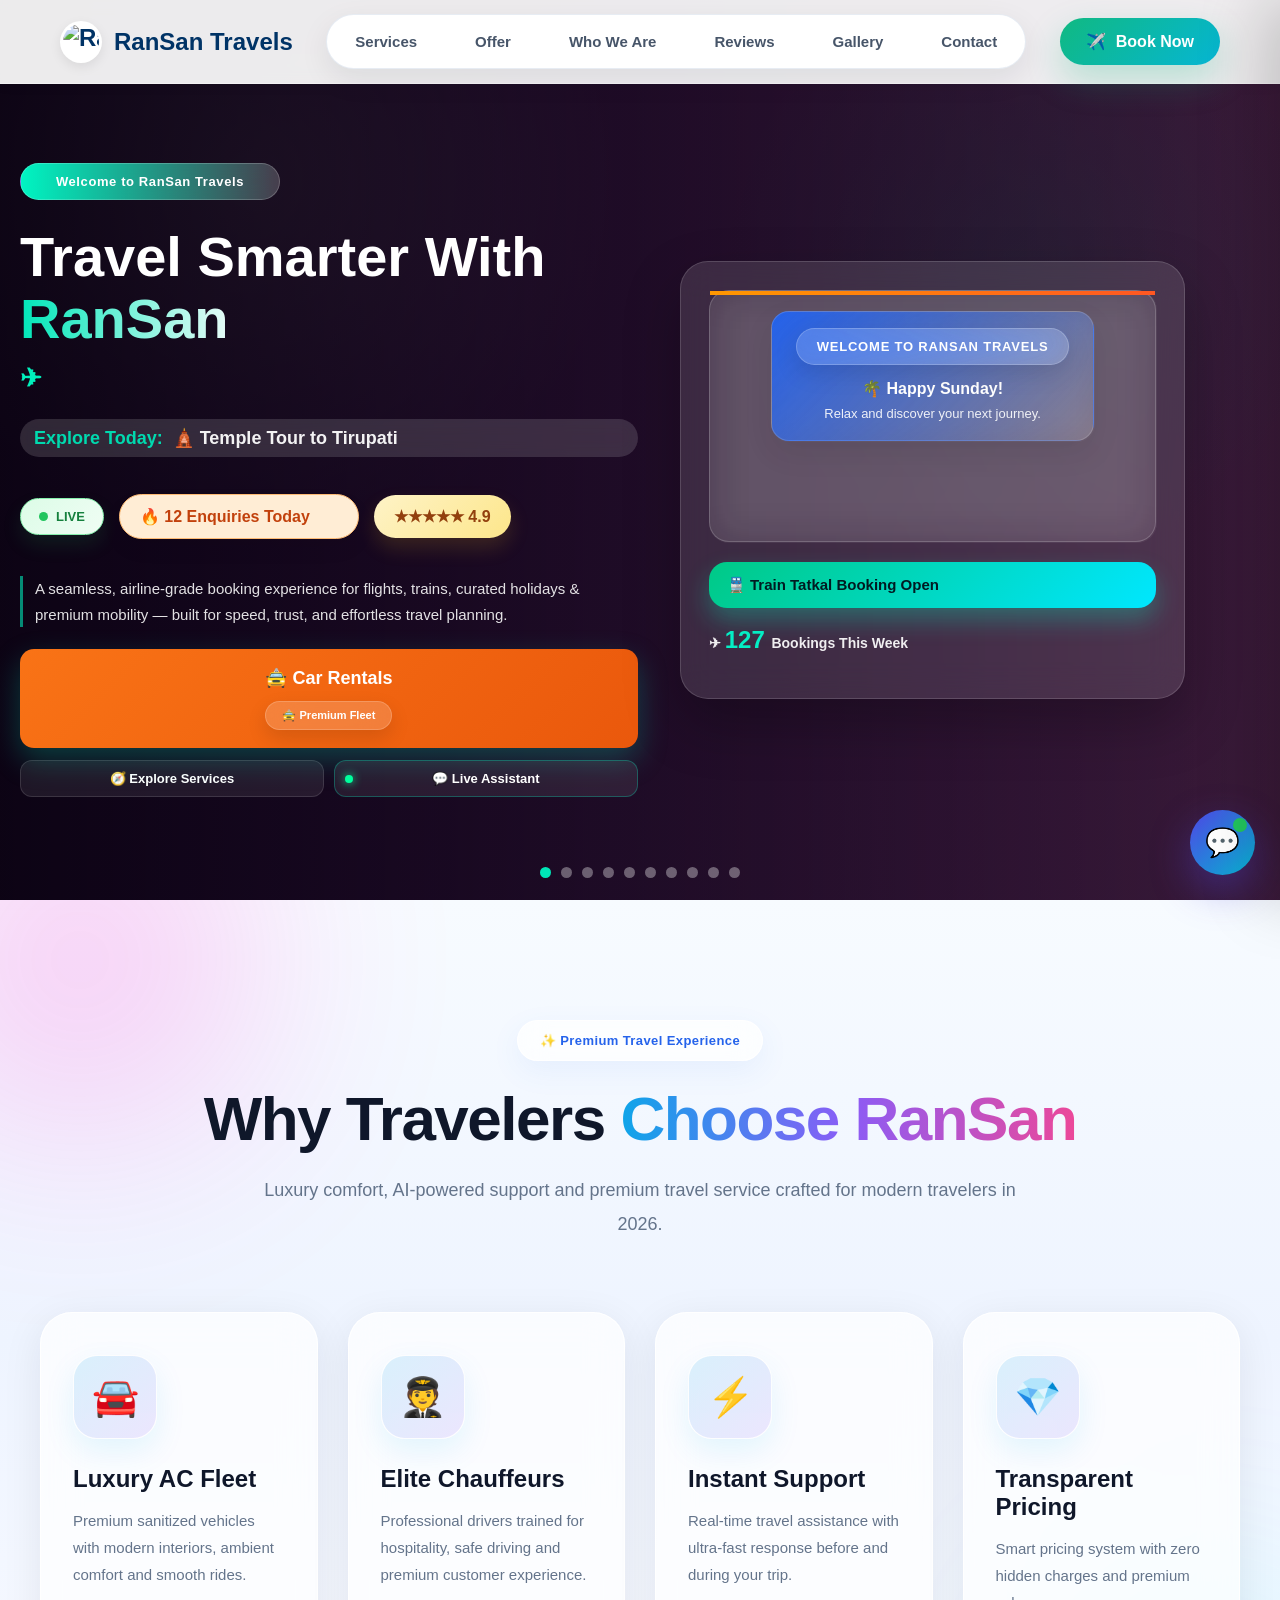
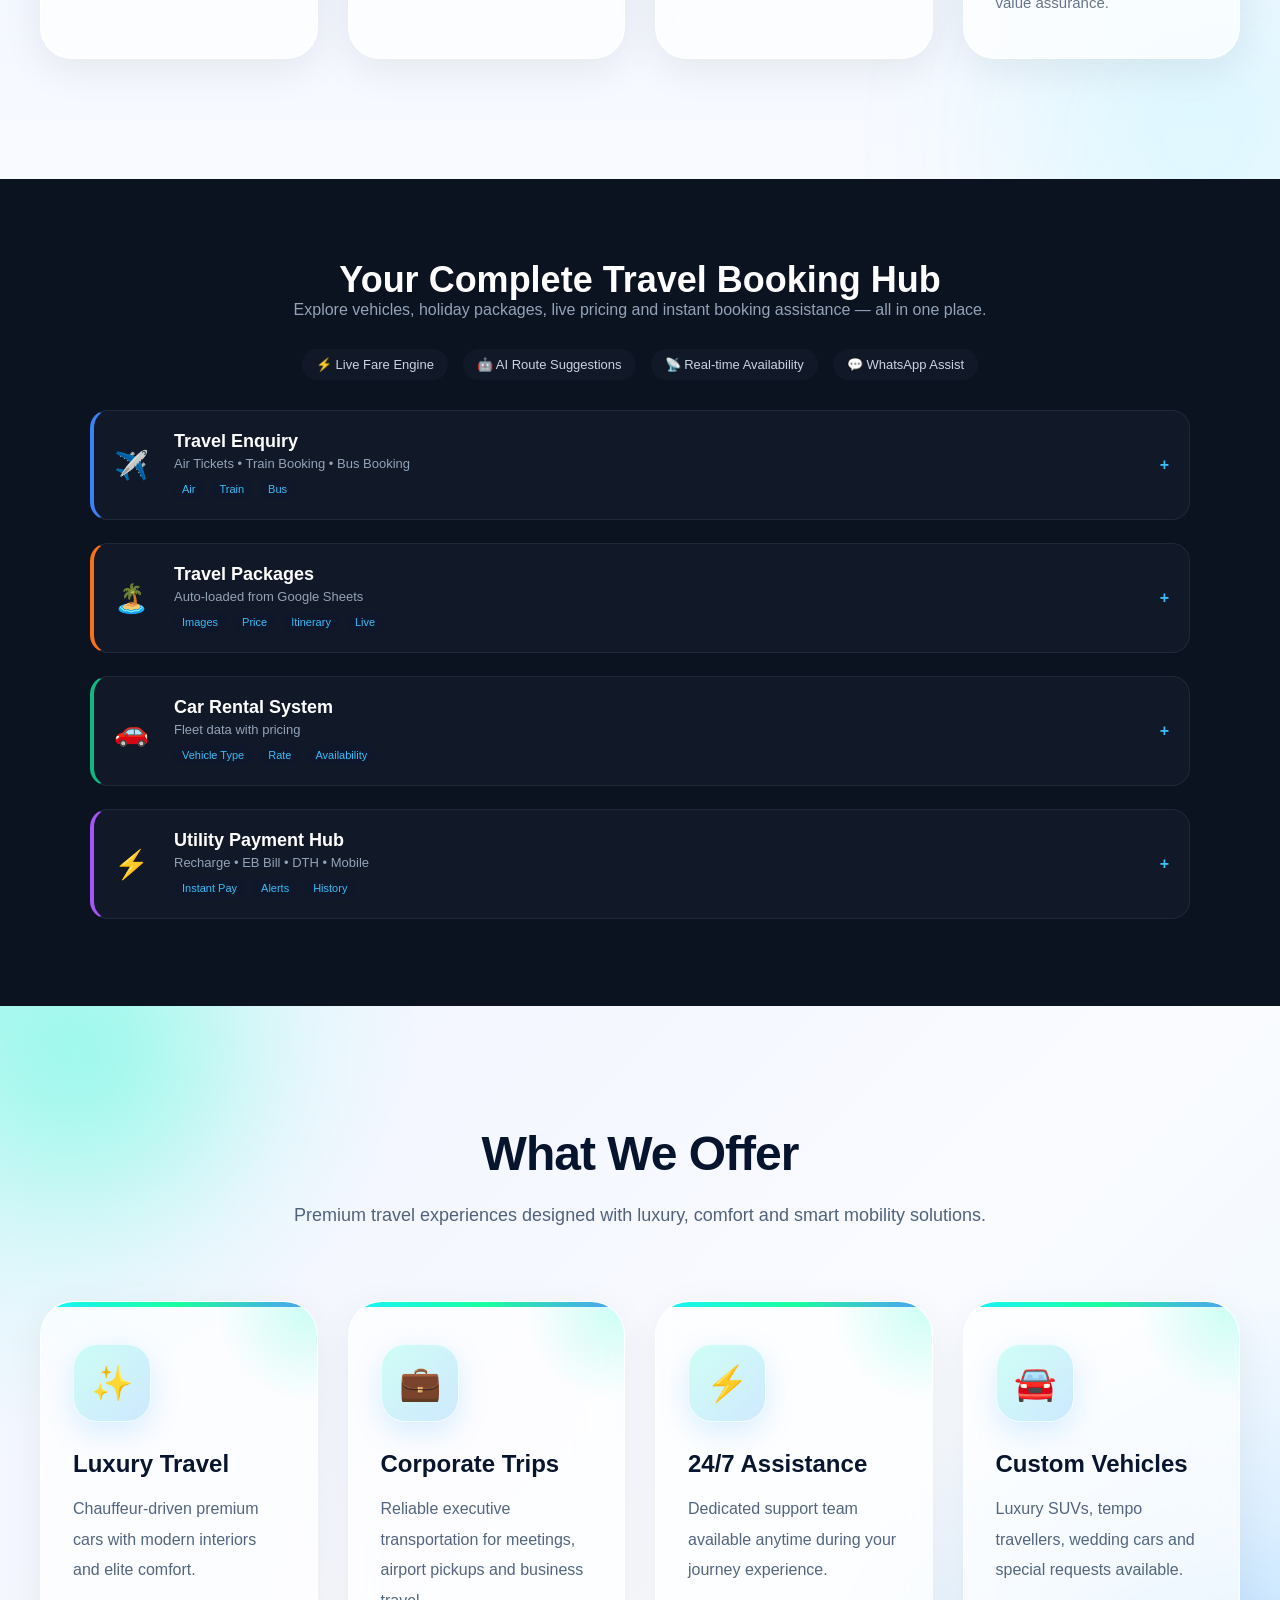
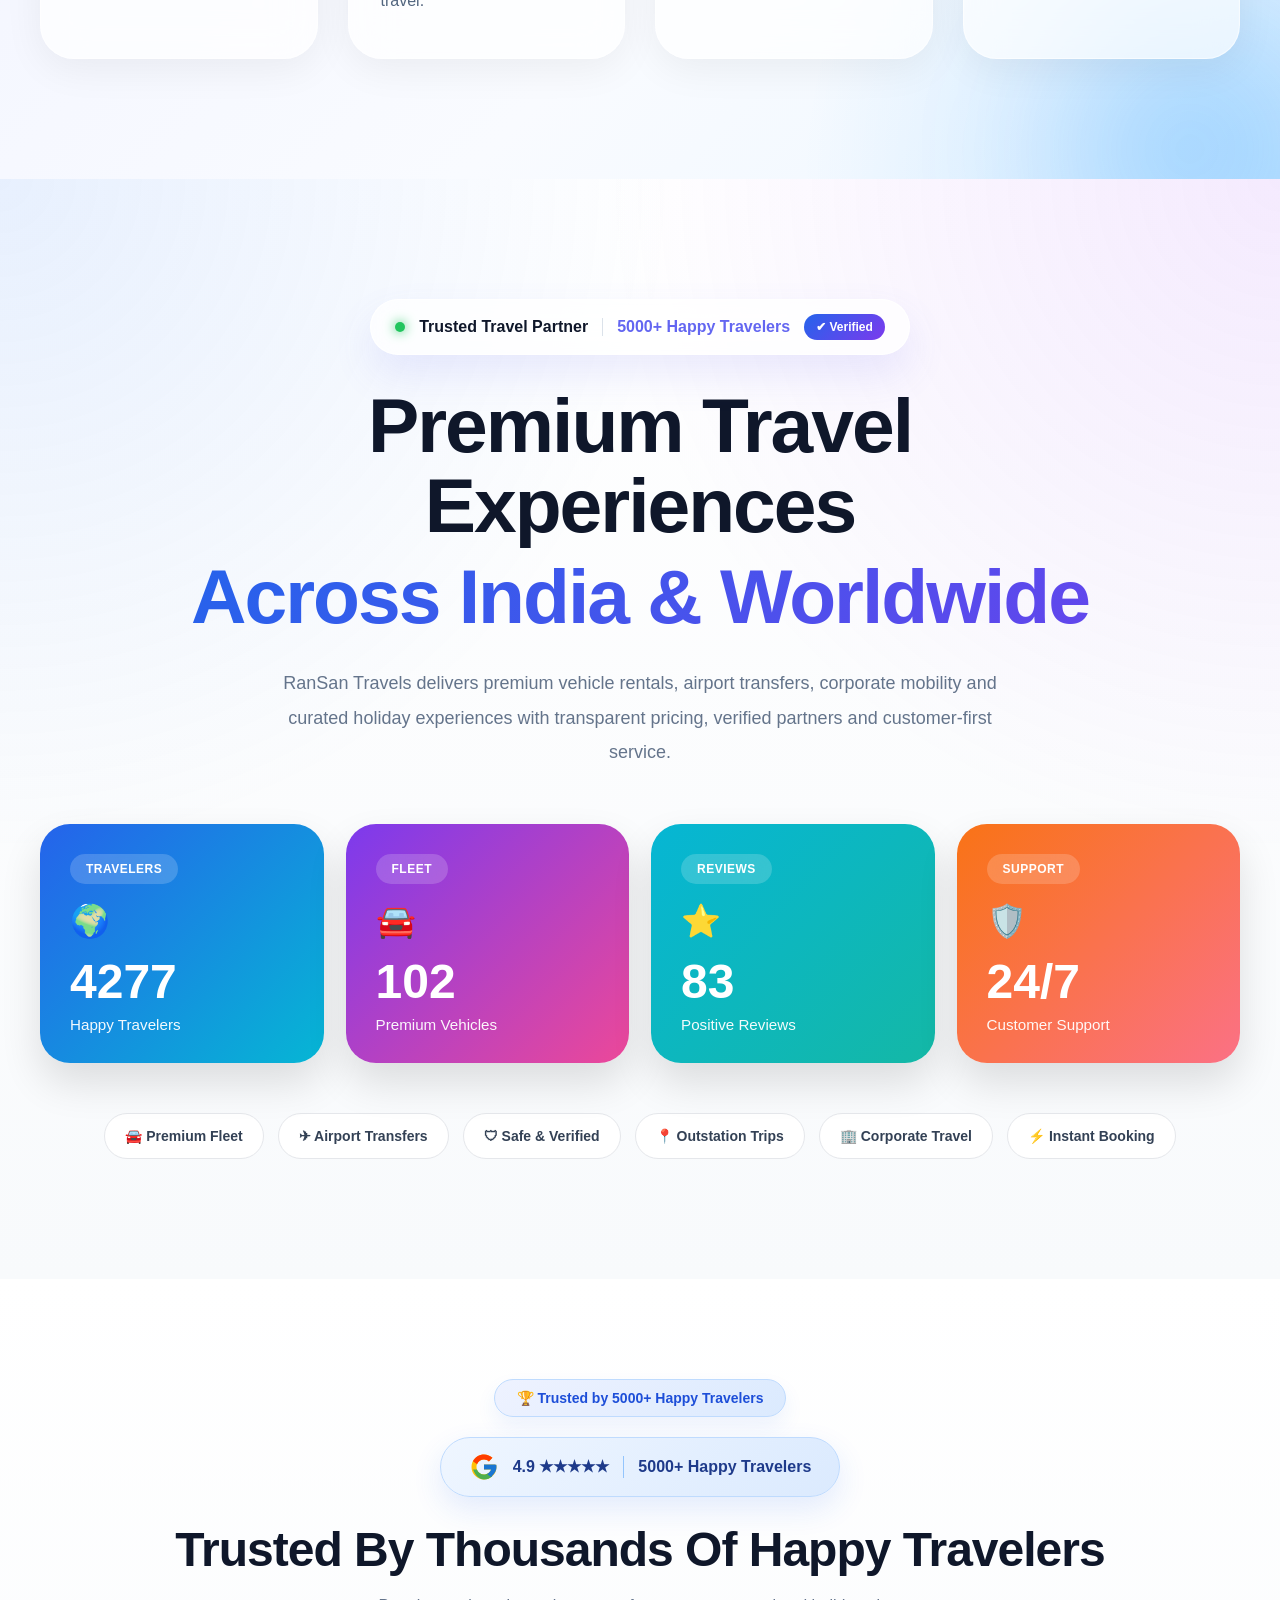
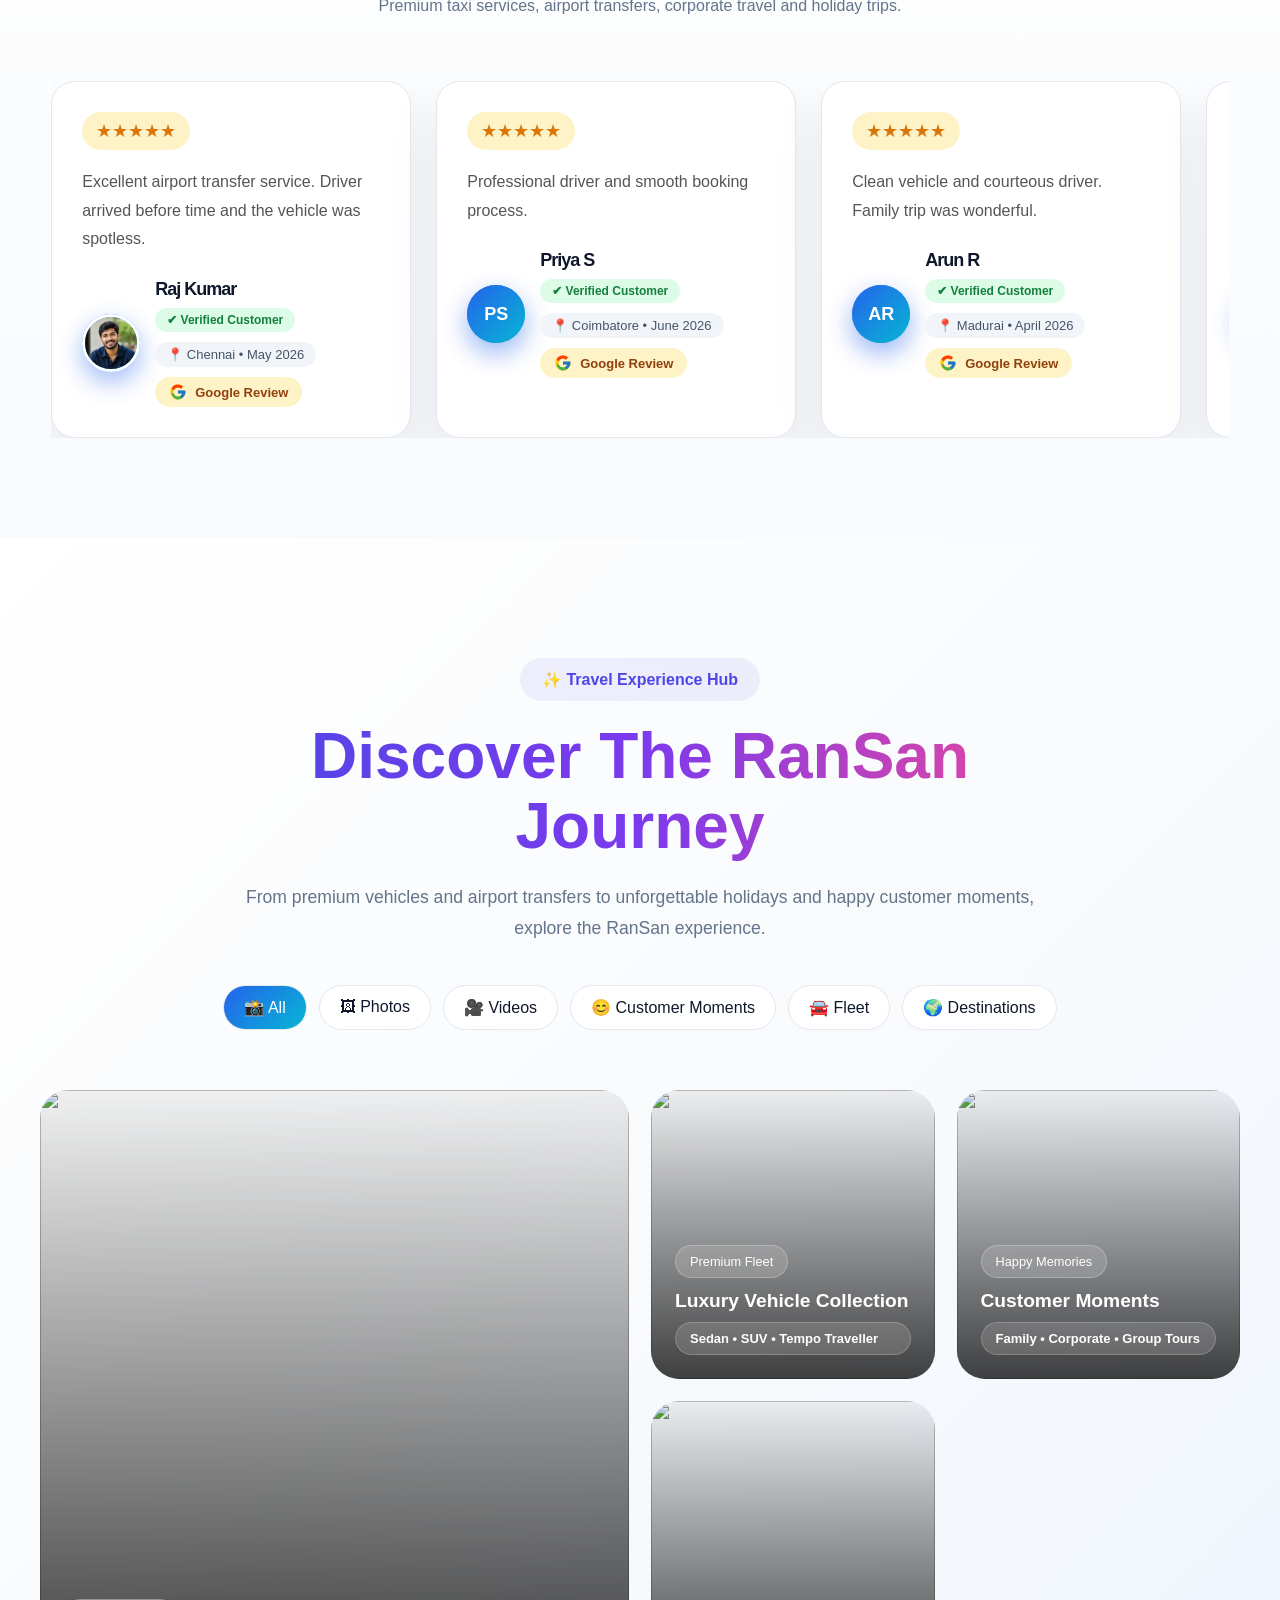
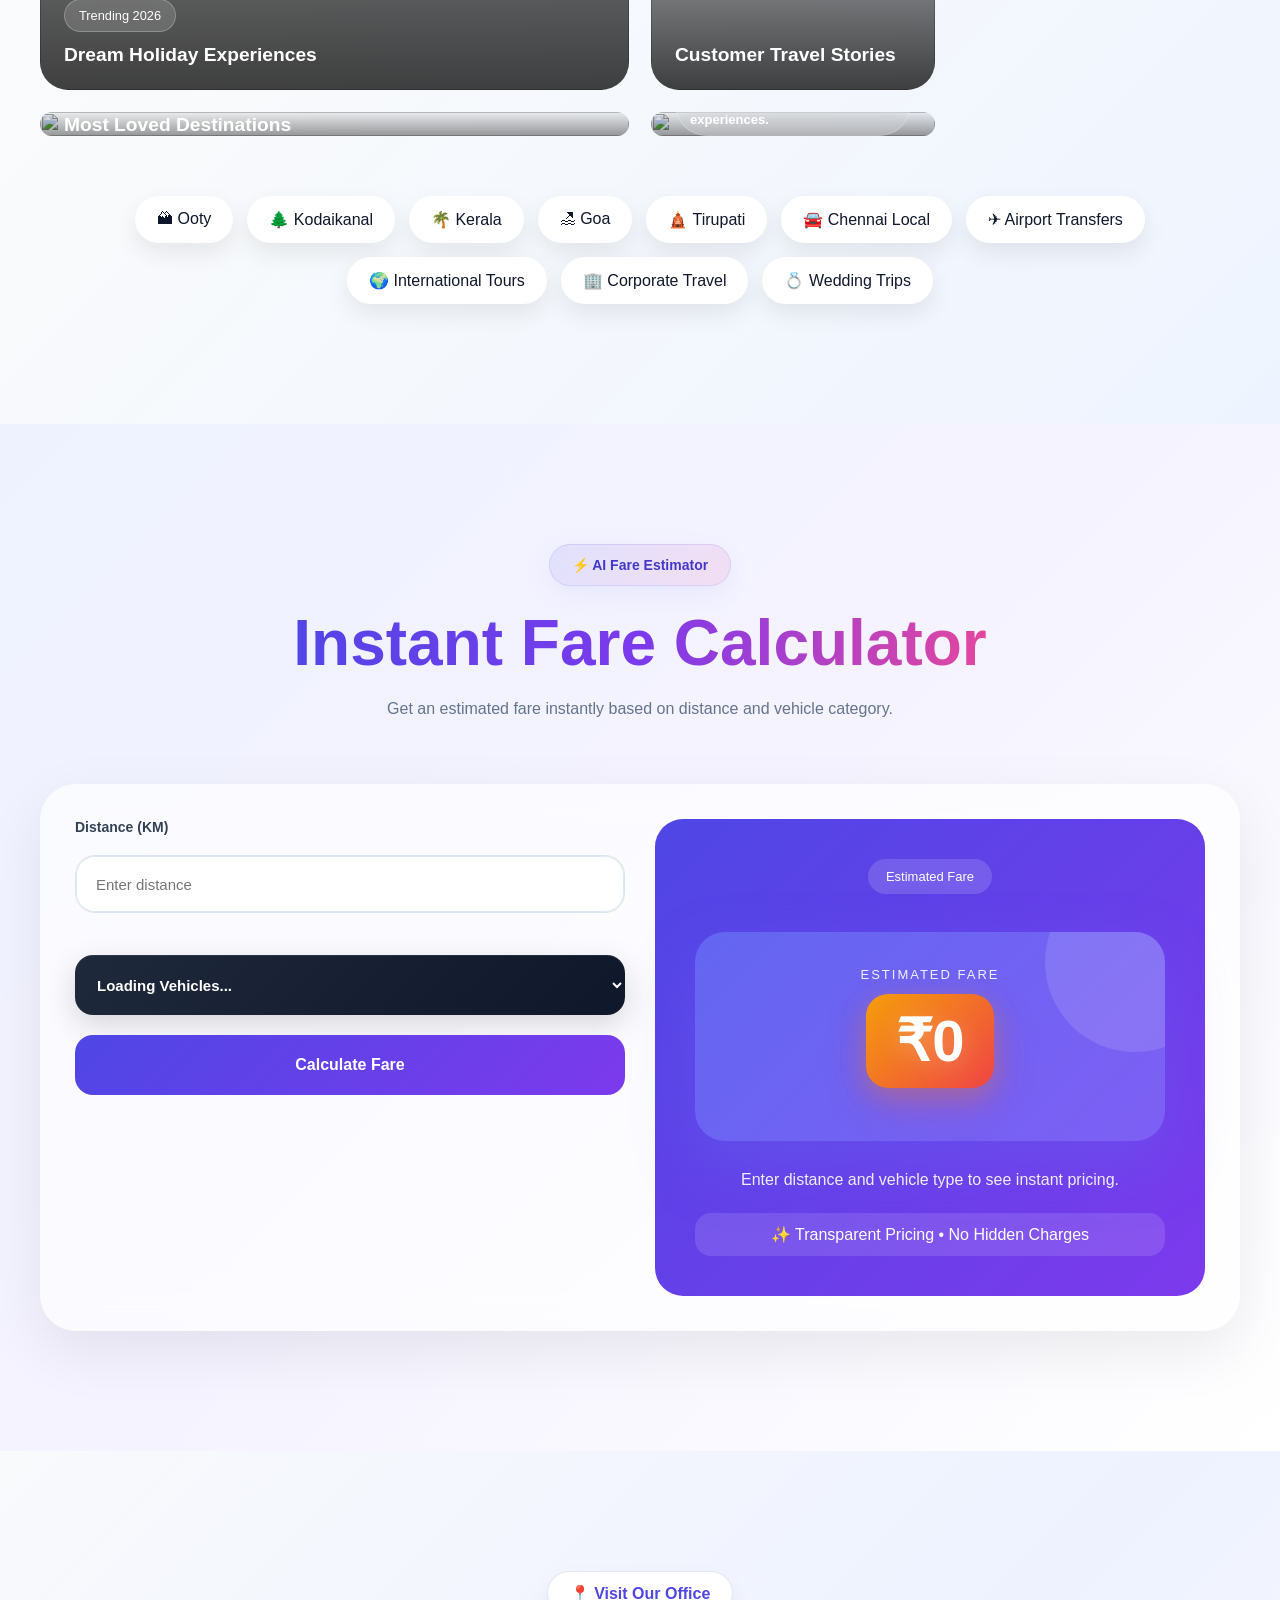
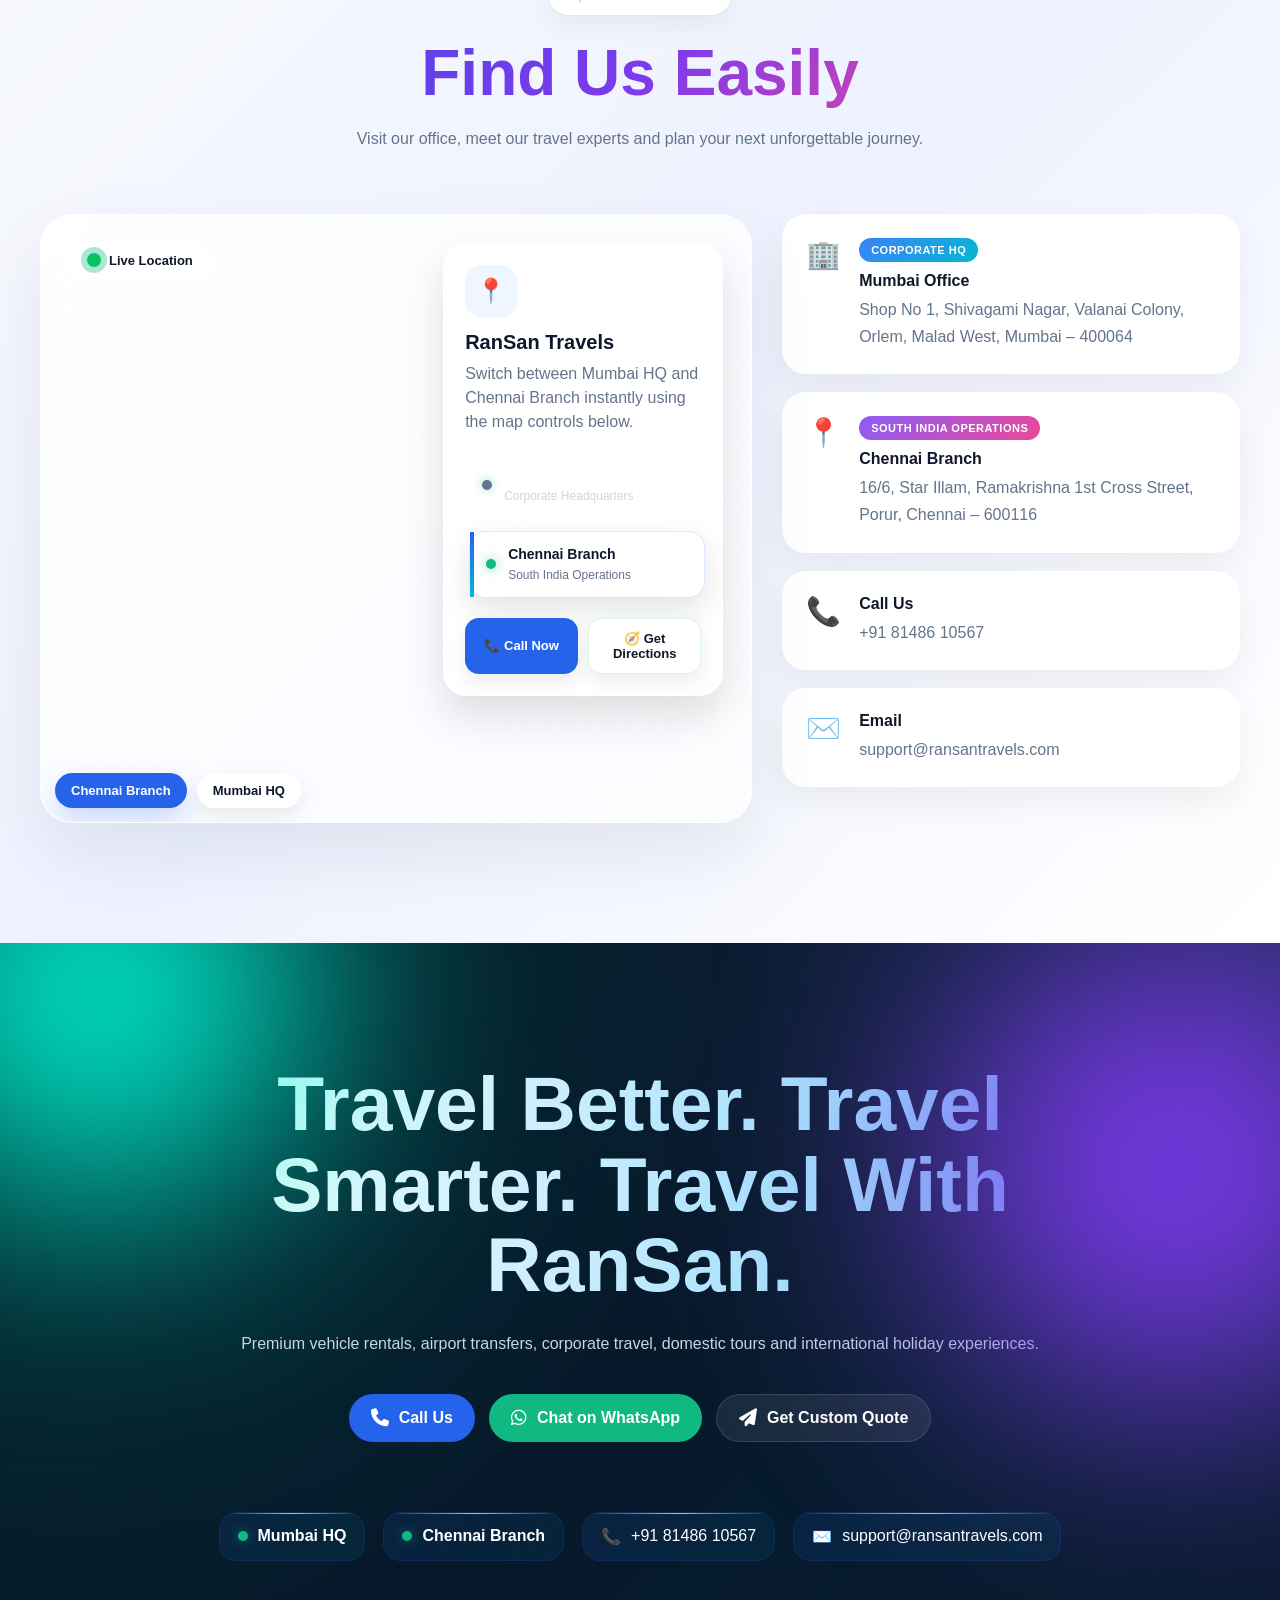
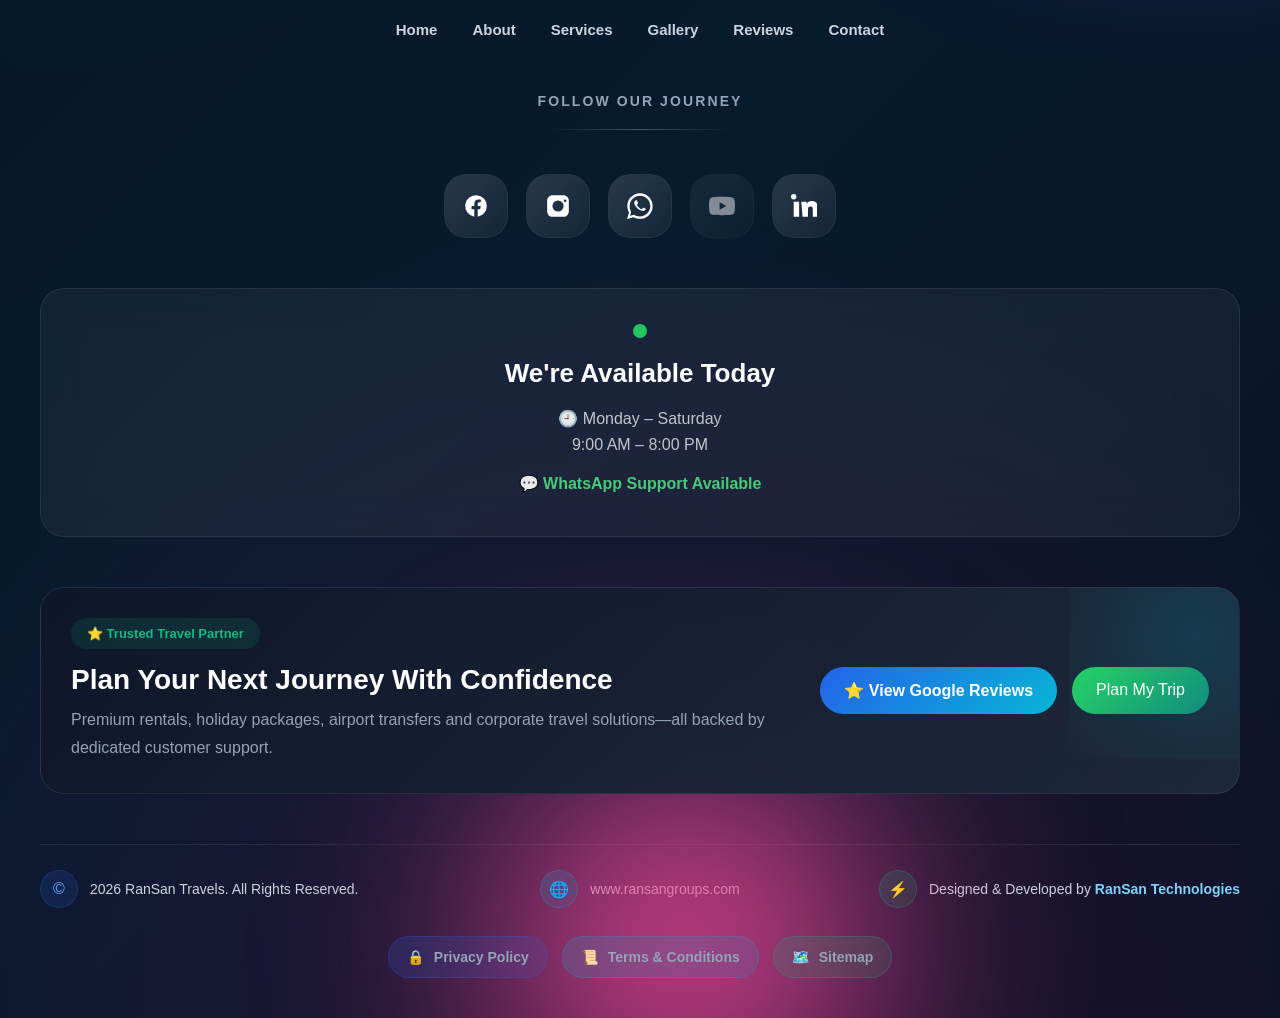
==== index.html @ 22d9547d "Add files via upload" ====
<!DOCTYPE html>
<html lang="en">

<head>
    <meta charset="UTF-8">
    <meta name="viewport" content="width=device-width, initial-scale=1.0">

    <meta property="og:title" content="RanSan Travels">

    <meta property="og:description" content="Premium Travel & Car Rental Solutions">

    <meta property="og:image" content="https://www.ransangroups.com/wp-content/uploads/2024/07/cropped-logo.png">

    <meta property="og:url" content="https://travels.ransangroups.com">

    <meta property="og:type" content="website">

    <meta name="twitter:card" content="summary_large_image">

    <meta name="twitter:title" content="RanSan Travels">

    <meta name="twitter:description" content="Premium Travel Experiences">

    <meta name="twitter:image" content="YOUR IMAGE URL">


    <title>RanSan Travels</title>

    <link rel="stylesheet" href="https://cdnjs.cloudflare.com/ajax/libs/font-awesome/6.5.1/css/all.min.css" />
    <link rel="stylesheet" href="https://cdnjs.cloudflare.com/ajax/libs/font-awesome/6.7.2/css/all.min.css">

    <script src="asset/travel/config.js"></script>
    <script src="asset/travel/travel-enquiry.js" defer></script>

    <script src="asset/travel/travel.js" defer></script>

    <link rel="stylesheet" href="asset/travel/travel.css">

    <script src="asset/travel/rental.js" defer></script>

    <link rel="stylesheet" href="asset/travel/rental.css">
    <link rel="stylesheet" href="asset/travel/hero.css">

</head>

<body>
    <header>
        <nav>
            <div class="logo">
                <img src="https://www.ransangroups.com/wp-content/uploads/2024/07/cropped-logo.png" alt="RanSan Logo">
                <span>RanSan Travels</span>
            </div>
            <div class="menu">

                <a href="#services" class="nav-link active">
                    Services
                </a>

                <a href="#offer" class="nav-link">
                    Offer
                </a>

                <a href="#about" class="nav-link">
                    Who We Are
                </a>

                <a href="#reviews" class="nav-link">
                    Reviews
                </a>

                <a href="#gallery" class="nav-link">
                    Gallery
                </a>

                <a href="#location" class="nav-link">
                    Contact
                </a>

            </div>
            <a class="rs-nav-cta" href="#book" onclick="openPremiumQuote()">

                <span>✈️</span>

                Book Now

            </a>
        </nav>
    </header>
    <!-- =========================
UPDATED HERO HTML ONLY
Replace your current hero HTML with below
========================= -->
    <section class="hero">
        <!-- SLIDER -->
        <!-- =========================================
UPDATED HERO SLIDER (NO OVERLAP / BETTER CROPPING)
Replace your existing hero-slider HTML + CSS
========================================= -->


        <!-- =========================================
UPDATED HTML
========================================= -->
        <div class="hero-slider" id="heroSlider">
            <!-- AIR TRAVEL (NEW) -->
            <div class="hero-slide active air"
                style="background-image:url('https://images.unsplash.com/photo-1540339832862-474599807836?auto=format&fit=crop&w=2000&q=90');">
            </div>
            <!-- TRAIN -->
            <div class="hero-slide train"
                style="background-image:url('https://images.unsplash.com/photo-1474487548417-781cb71495f3?auto=format&fit=crop&w=1800&q=90');">
            </div>
            <!-- BUS -->
            <div class="hero-slide bus"
                style="background-image:url('https://images.unsplash.com/photo-1544620347-c4fd4a3d5957?auto=format&fit=crop&w=1800&q=90');">
            </div>
            <!-- HILL -->
            <div class="hero-slide hill"
                style="background-image:url('https://images.unsplash.com/photo-1500530855697-b586d89ba3ee?auto=format&fit=crop&w=1800&q=90');">
            </div>
            <!-- NATURE -->
            <div class="hero-slide nature"
                style="background-image:url('https://images.unsplash.com/photo-1469474968028-56623f02e42e?auto=format&fit=crop&w=1800&q=90');">
            </div>
            <!-- BEACH (NEW) -->
            <div class="hero-slide beach"
                style="background-image:url('https://images.unsplash.com/photo-1500375592092-40eb2168fd21?auto=format&fit=crop&w=2000&q=90');">
            </div>
            <!-- CITY -->
            <div class="hero-slide city"
                style="background-image:url('https://images.unsplash.com/photo-1480714378408-67cf0d13bc1b?auto=format&fit=crop&w=1800&q=90');">
            </div>
            <!-- ROAD -->
            <div class="hero-slide road"
                style="background-image:url('https://images.unsplash.com/photo-1500534623283-312aade485b7?auto=format&fit=crop&w=1800&q=90');">
            </div>
            <!-- TEMPLE -->
            <div class="hero-slide temple"
                style="background-image:url('https://images.unsplash.com/photo-1524492449090-1abe1e3f3b8f?auto=format&fit=crop&w=1800&q=90');">
            </div>
            <!-- LUXURY -->
            <div class="hero-slide luxury"
                style="background-image:url('https://images.unsplash.com/photo-1506744038136-46273834b3fb?auto=format&fit=crop&w=1800&q=90');">
            </div>
        </div>

        </div>
        <!-- AUTO GENERATED DOTS -->
        <div class="hero-dots" id="heroDots"></div>
        <!-- CONTENT -->
        <div class="hero-wrap">



            <div class="hero-grid">
                <!-- LEFT -->
                <div>




                    <div class="hero-badge luxury">
                        <span id="badgeText">Welcome to RanSan Travels</span>
                    </div>
                    <h1 id="heroTitle">
                        Travel Smarter With <span>RanSan</span>
                    </h1>
                    <div class="typing" id="typingText"></div>
                    <!-- AIRLINE STYLE EXPERIENCE BAR -->
                    <div class="travel-experience">
                        <!-- Rotating destination sentence -->
                        <div class="rotating-text">

                            <span class="label">

                                Explore Today:

                            </span>

                            <span id="rotateText">

                                ✈ Flights to Dubai

                            </span>

                        </div>


                        <!-- <div id="heroTrustTicker"></div> -->
                        <div id="heroLiveTicker"></div>

                        <!-- Premium tagline (replaces paragraph) -->
                        <div class="premium-line">
                            A seamless, airline-grade booking experience for flights, trains, curated holidays & premium
                            mobility — built for speed, trust, and effortless travel planning.
                        </div>

                    </div>

                    <div class="hero-actions-v2">

                        <a id="ctaPrimary" class="cta-primary" href="#book">

                            <div class="cta-main">

                                ✈ Search Flights

                            </div>

                            <div class="cta-sub">

                                <span class="cta-pill">

                                    🟢 Instant Booking

                                </span>

                            </div>

                        </a>

                        <div class="cta-group">

                            <a id="ctaSecondary" class="cta-chip">

                                🧭 Explore Services

                            </a>

                            <a id="ctaWhatsapp" class="cta-chip live">

                                💬 Live Assistant

                            </a>

                        </div>

                    </div>
                </div>
                <!-- RIGHT -->
                <div class="service-card">

                    <div class="festival-zone" id="festivalZone">

                        <div id="heroGreetingCard"></div>

                        <div id="festivalOffer"></div>

                        <div id="festivalCountdown"></div>

                        <div id="festivalProgressWrap">

                            <div id="festivalProgressText"></div>

                            <div class="festival-progress">

                                <div id="festivalProgressFill"></div>

                            </div>

                        </div>

                    </div>


                    <div class="spotlight" id="spotlightBox">
                        ✈ Trending Today: Flight Ticket Deals
                    </div>
                    <div class="live-booking">
                        <span id="liveCounter">127</span> bookings completed this week
                    </div>

                </div>
            </div>
        </div>
        <div class="scroll-cue">Scroll Down ↓</div>

    </section>


    <!-- =========================================
WHY CHOOSE US — 2026 ULTRA MODERN UI
========================================= -->

    <section class="rs-why-section reveal">

        <!-- BACKGROUND GLOW -->
        <div class="rs-why-bg-glow rs-glow-1"></div>
        <div class="rs-why-bg-glow rs-glow-2"></div>

        <div class="wrap">

            <!-- HEADER -->
            <div class="rs-why-header">

                <span class="rs-why-badge">
                    ✨ Premium Travel Experience
                </span>

                <h2 class="rs-why-title">
                    Why Travelers
                    <span>Choose RanSan</span>
                </h2>

                <p class="rs-why-sub">
                    Luxury comfort, AI-powered support and premium travel service
                    crafted for modern travelers in 2026.
                </p>

            </div>

            <!-- GRID -->
            <div class="rs-why-grid">

                <!-- CARD 1 -->
                <div class="rs-why-card reveal-stagger">

                    <div class="rs-card-glow"></div>

                    <div class="rs-why-icon">
                        🚘
                    </div>

                    <h3>
                        Luxury AC Fleet
                    </h3>

                    <p>
                        Premium sanitized vehicles with modern interiors,
                        ambient comfort and smooth rides.
                    </p>

                    <span class="rs-card-line"></span>

                </div>

                <!-- CARD 2 -->
                <div class="rs-why-card">

                    <div class="rs-card-glow"></div>

                    <div class="rs-why-icon">
                        🧑‍✈️
                    </div>

                    <h3>
                        Elite Chauffeurs
                    </h3>

                    <p>
                        Professional drivers trained for hospitality,
                        safe driving and premium customer experience.
                    </p>

                    <span class="rs-card-line"></span>

                </div>

                <!-- CARD 3 -->
                <div class="rs-why-card">

                    <div class="rs-card-glow"></div>

                    <div class="rs-why-icon">
                        ⚡
                    </div>

                    <h3>
                        Instant Support
                    </h3>

                    <p>
                        Real-time travel assistance with ultra-fast
                        response before and during your trip.
                    </p>

                    <span class="rs-card-line"></span>

                </div>

                <!-- CARD 4 -->
                <div class="rs-why-card">

                    <div class="rs-card-glow"></div>

                    <div class="rs-why-icon">
                        💎
                    </div>

                    <h3>
                        Transparent Pricing
                    </h3>

                    <p>
                        Smart pricing system with zero hidden charges
                        and premium value assurance.
                    </p>

                    <span class="rs-card-line"></span>

                </div>

            </div>

        </div>

    </section>

    <section id="services" class="rs-service-hub-v3 reveal">
        <div class="rs-service-hub-wrap-v3">
            <!-- HEADER -->
            <div class="rs-service-hub-header-v3">
                <h2>Your Complete Travel Booking Hub</h2>
                <p>
                    Explore vehicles, holiday packages, live pricing and instant booking assistance — all in one place.
                </p>
            </div>
            <!-- LIVE STRIP -->
            <div class="rs-service-hub-strip-v3">
                <div>⚡ Live Fare Engine</div>
                <div>🤖 AI Route Suggestions</div>
                <div>📡 Real-time Availability</div>
                <div>💬 WhatsApp Assist</div>
            </div>
            <!-- =====================================================
        SERVICE STACK
        ====================================================== -->
            <div class="rs-service-stack-v3">

                <!-- ==========================================
            1. TICKET ENGINE
            =========================================== -->
                <!-- ==========================================
1. TICKET ENGINE UPDATED
========================================== -->
                <div class="rs-service-wrap-item-v3">
                    <div class="rs-service-block-v3 rs-ticket-v3" onclick="rsToggleV3(1)">
                        <div class="rs-icon-v3">✈️</div>
                        <div class="rs-content-v3">
                            <h3>Travel Enquiry</h3>
                            <p>
                                Air Tickets • Train Booking • Bus Booking
                            </p>
                            <div class="rs-mini-tags-v3">
                                <span>Air</span>
                                <span>Train</span>
                                <span>Bus</span>
                            </div>
                        </div>
                        <div class="rs-action-v3" id="rsArrow1">+</div>
                    </div>
                    <!-- PANEL -->
                    <div class="rs-expand-v3" id="rsPanel1">
                        <!-- TABS -->
                        <div class="rs-tabs-v3">
                            <button class="rs-tab-v3 active" onclick="rsModeV3(this,'air')">
                                ✈ Air
                            </button>
                            <button class="rs-tab-v3" onclick="rsModeV3(this,'train')">
                                🚆 Train
                            </button>
                            <button class="rs-tab-v3" onclick="rsModeV3(this,'bus')">
                                🚌 Bus
                            </button>
                        </div>
                        <!-- AIR FORM -->
                        <!-- AIR FORM -->
                        <div id="airFields">

                            <div class="rs-air-row-v3">

                                <input id="rsCustomerName" placeholder="Customer Name">

                                <input id="rsMobile" type="tel" placeholder="Mobile Number">

                                <input id="rsAirFrom" placeholder="From">

                                <input id="rsAirTo" placeholder="To">

                                <div id="rsAirSuggest" class="rs-air-suggest"></div>

                                <div id="rsAISuggestion" class="rs-ai-box"></div>

                                <input id="rsAirDate" type="date">

                                <div class="rs-travel-inline-v3">

                                    <label>Adult</label>

                                    <select id="rsAdult">

                                        <option value="1">01</option>
                                        <option value="2">02</option>
                                        <option value="3">03</option>
                                        <option value="4">04</option>

                                    </select>

                                </div>

                                <div class="rs-travel-inline-v3">

                                    <label>Child</label>

                                    <select id="rsChild">

                                        <option value="0">00</option>
                                        <option value="1">01</option>
                                        <option value="2">02</option>

                                    </select>

                                </div>

                                <div class="rs-travel-inline-v3">

                                    <label>Infant</label>

                                    <select id="rsInfant">

                                        <option value="0">00</option>
                                        <option value="1">01</option>

                                    </select>

                                </div>

                                <textarea id="rsNotes" rows="2" placeholder="Notes (Optional)"></textarea>

                            </div>

                            <div class="rs-popular-routes">

                                <button onclick="rsQuickRoute('Chennai','Dubai')">
                                    Chennai → Dubai
                                </button>

                                <button onclick="rsQuickRoute('Chennai','Singapore')">
                                    Chennai → Singapore
                                </button>

                                <button onclick="rsQuickRoute('Chennai','Mumbai')">
                                    Chennai → Mumbai
                                </button>

                            </div>

                        </div>
                        <!-- TRAIN FORM -->

                        <div id="trainFields" style="display:none;">

                            <div class="rs-grid-v3">

                                <input id="rsTrainCustomerName" placeholder="Customer Name">

                                <input id="rsTrainMobile" type="tel" placeholder="Mobile Number">

                                <input id="rsTrainFrom" placeholder="From">

                                <input id="rsTrainTo" placeholder="To">

                                <input id="rsTrainDate" type="date">

                                <select id="rsTrainClass">

                                    <option value="">Select Class</option>

                                    <option>Sleeper</option>
                                    <option>3AC</option>
                                    <option>2AC</option>
                                    <option>1AC</option>

                                </select>

                                <input id="rsTrainPassenger" type="number" value="1" min="1" placeholder="Passengers">

                                <textarea id="rsTrainNotes" class="rsNotes" placeholder="Notes"></textarea>

                            </div>

                        </div>

                        <!-- BUS FORM -->
                        <div id="busFields" style="display:none;">

                            <div class="rs-grid-v3">

                                <input id="rsBusCustomerName" placeholder="Customer Name">

                                <input id="rsBusMobile" type="tel" placeholder="Mobile Number">

                                <input id="rsBusFrom" placeholder="From">

                                <input id="rsBusTo" placeholder="To">

                                <input id="rsBusDate" type="date">

                                <select id="rsBusClass">

                                    <option value="">Select Bus Type</option>
                                    <option>Seater</option>
                                    <option>Sleeper</option>
                                    <option>AC Sleeper</option>
                                    <option>Volvo</option>

                                </select>

                                <input id="rsBusPassenger" type="number" min="1" value="1" placeholder="Passengers">

                                <textarea id="rsBusNotes" class="rsNotes" placeholder="Notes"></textarea>

                            </div>

                        </div>


                        <!-- BUTTON -->
                        <button class="rs-search-btn-v3" onclick="rsSendWhatsapp(this)">
                            Send Enquiry
                        </button>
                    </div>
                </div>

                <!-- ==========================================
            2. PACKAGE
            =========================================== -->
                <!-- =========================================
TRAVEL PACKAGES
========================================= -->

                <div class="rs-service-wrap-item-v3">

                    <!-- HEADER -->

                    <div class="rs-service-block-v3 rs-package-v3" onclick="rsToggleV3(2)">

                        <div class="rs-icon-v3">🏝️</div>

                        <div class="rs-content-v3">

                            <h3>Travel Packages</h3>

                            <p>Auto-loaded from Google Sheets</p>

                            <div class="rs-mini-tags-v3">
                                <span>Images</span>
                                <span>Price</span>
                                <span>Itinerary</span>
                                <span>Live</span>
                            </div>

                        </div>

                        <div class="rs-action-v3" id="rsArrow2">+</div>

                    </div>

                    <!-- PANEL -->

                    <div class="rs-expand-v3" id="rsPanel2">


                        <!-- SLIDER -->

                        <div class="rs-package-slider-wrap">

                            <!-- SEARCH -->

                            <div class="rs-package-search-wrap">

                                <input type="text" id="rsPackageSearch" placeholder="🔍 Search destination..."
                                    onkeyup="rsFilterPackages()">

                            </div>

                            <!-- FILTER -->

                            <div class="rs-package-filter">

                                <button class="rs-filter-btn active" onclick="rsPackageCategory('all',this)">
                                    🌍 All
                                </button>

                                <button class="rs-filter-btn" onclick="rsPackageCategory('honeymoon',this)">
                                    💕 Honeymoon
                                </button>

                                <button class="rs-filter-btn" onclick="rsPackageCategory('family',this)">
                                    👨‍👩‍👧 Family
                                </button>

                                <button class="rs-filter-btn" onclick="rsPackageCategory('luxury',this)">
                                    ✨ Luxury
                                </button>

                            </div>

                            <!-- ARROWS -->

                            <button class="rs-slider-arrow left" onclick="rsSlidePackages(-1)">
                                ‹
                            </button>

                            <button class="rs-slider-arrow right" onclick="rsSlidePackages(1)">
                                ›
                            </button>

                            <!-- PACKAGE GRID -->

                            <div class="rs-card-grid-v3" id="rsPackageContainer">

                                <div class="rs-package-skeleton"></div>
                                <div class="rs-package-skeleton"></div>
                                <div class="rs-package-skeleton"></div>
                                <div class="rs-package-skeleton"></div>

                            </div>

                        </div>


                        <!-- =========================================
RANSAN ULTRA MODAL
========================================= -->

                        <div class="rsx-modal-wrap" id="rsPremiumModal">

                            <div class="rsx-modal-box">

                                <!-- CLOSE -->
                                <button class="rsx-close-btn" onclick="rsClosePackageModal()">
                                    ✕
                                </button>

                                <!-- HERO -->
                                <div class="rsx-hero">

                                    <img id="rsModalHeroImage">

                                    <div class="rsx-hero-overlay">

                                        <div class="rsx-badge-live">
                                            ✨ Premium Package
                                        </div>

                                        <h2 class="rsx-title" id="rsModalTitle">
                                        </h2>

                                        <div class="rsx-city" id="rsModalCity">
                                        </div>

                                    </div>

                                </div>

                                <!-- BODY -->
                                <div class="rsx-body">

                                    <!-- AI HIGHLIGHTS -->
                                    <div class="rsx-heading">
                                        🤖 AI Highlights
                                    </div>

                                    <div class="rsx-ai-wrap" id="rsAIHighlights">
                                    </div>

                                    <!-- AI MATCH SCORE -->

                                    <div class="rsx-heading">

                                        🧠 AI Travel Match

                                    </div>

                                    <div id="rsAIMatchWrap"></div>



                                    <!-- LIVE BOOKING FEED -->

                                    <div class="rsx-heading">
                                        🔴 Live Booking Activity
                                    </div>

                                    <div class="rs-live-feed-wrap" id="rsLiveBookingFeed"></div>

                                    <!-- INCLUDED -->
                                    <div class="rsx-heading">
                                        ✅ Included
                                    </div>

                                    <div class="rsx-chip-wrap" id="rsIncludedWrap">
                                    </div>

                                    <!-- EXCLUDED -->
                                    <div class="rsx-heading">
                                        ❌ Excluded
                                    </div>

                                    <div class="rsx-chip-wrap" id="rsExcludedWrap">
                                    </div>

                                    <!-- ITINERARY -->
                                    <div class="rsx-heading">
                                        🗓 Tour Plan
                                    </div>

                                    <div class="rsx-timeline" id="rsTimeline">
                                    </div>

                                    <!-- DESCRIPTION -->
                                    <div class="rsx-description" id="rsModalDescription">
                                    </div>

                                    <!-- GALLERY -->
                                    <div class="rsx-heading">
                                        📸 Gallery
                                    </div>

                                    <div class="rsx-gallery" id="rsGallery">
                                    </div>

                                </div>

                                <!-- STICKY FOOTER -->
                                <div class="rsx-sticky-bar">

                                    <div>


                                        <div class="rsx-price" id="rsStickyPrice">
                                        </div>

                                    </div>

                                    <button class="rsx-whatsapp-btn" id="rsStickyWhatsapp">

                                        💬 WhatsApp Now

                                    </button>

                                </div>

                            </div>

                        </div>

                    </div>

                </div>

                <!-- =========================================
                3. CAR RENTAL
                =========================================== -->
                <div class="rs-service-wrap-item-v3">
                    <div class="rs-service-block-v3 rs-rental-v3" onclick="rsToggleV3(3)">
                        <div class="rs-icon-v3">🚗</div>
                        <div class="rs-content-v3">
                            <h3>Car Rental System</h3>
                            <p>Fleet data with pricing</p>
                            <div class="rs-mini-tags-v3">
                                <span>Vehicle Type</span>
                                <span>Rate</span>
                                <span>Availability</span>
                            </div>
                        </div>
                        <div class="rs-action-v3" id="rsArrow3">+</div>
                    </div>
                    <div class="rs-expand-v3" id="rsPanel3">


                        <!-- =========================================
RENTAL TOP BAR
========================================= -->

                        <div class="rs-rental-topbar">

                            <!-- SEARCH -->

                            <div class="rs-rental-search-wrap">

                                <input type="text" id="rsRentalSearch" placeholder="Search rentals..."
                                    onkeyup="rsFilterRentals()">

                            </div>


                        </div>

                        <!-- =========================================
FILTERS
========================================= -->

                        <div class="rs-rental-filter-wrap">

                            <button class="rs-rental-filter-btn active" onclick="
            rsRentalCategory(
                'all',
                this
            )
        ">

                                All

                            </button>

                            <button class="rs-rental-filter-btn" onclick="
            rsRentalCategory(
                'sedan',
                this
            )
        ">

                                Sedan

                            </button>

                            <button class="rs-rental-filter-btn" onclick="
            rsRentalCategory(
                'suv',
                this
            )
        ">

                                SUV

                            </button>

                            <button class="rs-rental-filter-btn" onclick="
            rsRentalCategory(
                'luxury',
                this
            )
        ">

                                Luxury

                            </button>

                            <button class="rs-rental-filter-btn" onclick="
            rsRentalCategory(
                'tempo traveller',
                this
            )
        ">

                                Tempo Traveller

                            </button>

                        </div>


                        <!-- =========================================
RECENTLY VIEWED
========================================= -->

                        <div class="rs-recently-viewed-wrap" id="rsRecentlyViewedWrap" style="display:none;">

                            <div class="rs-recent-header">

                                <h3>
                                    🔥 Recently Viewed Rentals
                                </h3>

                                <button class="rs-clear-recent-btn" onclick="rsClearRecentlyViewed()"
                                    title="Clear Recently Viewed" aria-label="Clear Recently Viewed">
                                    🗑️
                                </button>

                            </div>

                            <div class="rs-recent-scroll" id="rsRecentlyViewed"></div>

                        </div>


                        <div class="rs-card-grid-v3" id="rsRentalContainer">



                        </div>




                    </div>
                </div>

                <!-- ==========================================
            4. UTILITY
            =========================================== -->
                <div class="rs-service-wrap-item-v3">
                    <div class="rs-service-block-v3 rs-utility-v3" onclick="rsToggleV3(4)">
                        <div class="rs-icon-v3">⚡</div>
                        <div class="rs-content-v3">
                            <h3>Utility Payment Hub</h3>
                            <p>Recharge • EB Bill • DTH • Mobile</p>
                            <div class="rs-mini-tags-v3">
                                <span>Instant Pay</span>
                                <span>Alerts</span>
                                <span>History</span>
                            </div>
                        </div>
                        <div class="rs-action-v3" id="rsArrow4">+</div>
                    </div>
                    <div class="rs-expand-v3" id="rsPanel4">
                        <div class="rs-pill-row-v3">
                            <span>📱 Mobile Recharge</span>
                            <span>💡 EB Bill</span>
                            <span>📺 DTH</span>
                            <span>💧 Water Bill</span>
                        </div>
                    </div>
                </div>
            </div>
        </div>
    </section>


    <section id='offer' class='section reveal'>

        <div class='wrap'>

            <h2 class='title'>
                What We Offer
            </h2>

            <p class='sub'>
                Premium travel experiences designed with luxury,
                comfort and smart mobility solutions.
            </p>

            <div class='grid'>

                <div class='card'>

                    <div class='offer-icon'>✨</div>

                    <h3>
                        Luxury Travel
                    </h3>

                    <p>
                        Chauffeur-driven premium cars with
                        modern interiors and elite comfort.
                    </p>

                </div>

                <div class='card'>

                    <div class='offer-icon'>💼</div>

                    <h3>
                        Corporate Trips
                    </h3>

                    <p>
                        Reliable executive transportation for
                        meetings, airport pickups and business travel.
                    </p>

                </div>

                <div class='card'>

                    <div class='offer-icon'>⚡</div>

                    <h3>
                        24/7 Assistance
                    </h3>

                    <p>
                        Dedicated support team available anytime
                        during your journey experience.
                    </p>

                </div>

                <div class='card'>

                    <div class='offer-icon'>🚘</div>

                    <h3>
                        Custom Vehicles
                    </h3>

                    <p>
                        Luxury SUVs, tempo travellers,
                        wedding cars and special requests available.
                    </p>

                </div>

            </div>

        </div>

    </section>


    <section id="about" class="rs-about-modern reveal-left">

        <div class="wrap">

            <!-- TRUST BADGE -->

            <div class="rs-trust-chip">

                <div class="rs-chip-live"></div>

                <span>Trusted Travel Partner</span>

                <div class="rs-chip-divider"></div>

                <span class="rs-chip-number">
                    5000+ Happy Travelers
                </span>

                <div class="rs-chip-verified">

                    ✔ Verified

                </div>

            </div>


            <!-- HEADING -->

            <h2 class="rs-about-heading">

                Premium Travel Experiences

                <span class="rs-heading-gradient">

                    Across India & Worldwide

                </span>

            </h2>

            <!-- SUBTEXT -->

            <p class="rs-about-sub">

                RanSan Travels delivers premium vehicle rentals,
                airport transfers, corporate mobility and curated
                holiday experiences with transparent pricing,
                verified partners and customer-first service.

            </p>

            <!-- STATS -->

            <div class="rs-about-metrics">

                <div class="rs-metric-card rs-metric-blue">

                    <div class="rs-metric-badge">
                        Travelers
                    </div>

                    <div class="rs-metric-icon">
                        🌍
                    </div>

                    <h3 class="rs-counter" data-target="5000">
                        0
                    </h3>

                    <p>Happy Travelers</p>

                </div>

                <div class="rs-metric-card rs-metric-purple">

                    <div class="rs-metric-badge">
                        Fleet
                    </div>

                    <div class="rs-metric-icon">
                        🚘
                    </div>

                    <h3 class="rs-counter" data-target="120">
                        0
                    </h3>

                    <p>Premium Vehicles</p>

                </div>

                <div class="rs-metric-card rs-metric-cyan">

                    <div class="rs-metric-badge">
                        Reviews
                    </div>

                    <div class="rs-metric-icon">
                        ⭐
                    </div>

                    <h3 class="rs-counter" data-target="98">
                        0
                    </h3>

                    <p>Positive Reviews</p>

                </div>

                <div class="rs-metric-card rs-metric-orange">

                    <div class="rs-metric-badge">
                        Support
                    </div>

                    <div class="rs-metric-icon">
                        🛡️
                    </div>

                    <h3>
                        24/7
                    </h3>

                    <p>Customer Support</p>

                </div>

            </div>

            <!-- FEATURE TAGS -->

            <div class="rs-about-tags">

                <span>🚘 Premium Fleet</span>

                <span>✈ Airport Transfers</span>

                <span>🛡 Safe & Verified</span>

                <span>📍 Outstation Trips</span>

                <span>🏢 Corporate Travel</span>

                <span>⚡ Instant Booking</span>

            </div>

        </div>

    </section>

    <section class="rsx-testimonial-section">

        <div class="rsx-container">

            <div class="rsx-header">

                <div id="trustBadge"></div>

                <div id="googleRating"></div>

                <h2>

                    Trusted By Thousands
                    Of Happy Travelers

                </h2>

                <p>

                    Premium taxi services,
                    airport transfers,
                    corporate travel and
                    holiday trips.

                </p>

            </div>

            <div class="rsx-slider">

                <div id="testimonialTrack" class="rsx-track">

                </div>

            </div>

        </div>

    </section>


    <section id="gallery" class="rs-gallery-2026 reveal">

        <div class="wrap">

            <!-- HEADER -->

            <div class="rs-gallery-header">

                <div class="rs-gallery-pill">

                    ✨ Travel Experience Hub

                </div>

                <h2 class="rs-gallery-title">

                    Discover The RanSan Journey

                </h2>

                <p class="rs-gallery-sub">

                    From premium vehicles and airport transfers
                    to unforgettable holidays and happy customer
                    moments, explore the RanSan experience.

                </p>

            </div>

            <!-- FILTER TAGS -->

            <div class="rs-gallery-filters">

                <span class="active" data-filter="all">

                    📸 All

                </span>

                <span data-filter="photo">

                    🖼 Photos

                </span>

                <span data-filter="video">

                    🎥 Videos

                </span>

                <span data-filter="customer">

                    😊 Customer Moments

                </span>

                <span data-filter="fleet">

                    🚘 Fleet

                </span>

                <span data-filter="destination">

                    🌍 Destinations

                </span>

            </div>

            <!-- BENTO GRID -->

            <div class="rs-gallery-grid">

                <div class="gallery-card large photo destination">

                    <img
                        src="https://images.unsplash.com/photo-1573843981267-be1999ff37cd?auto=format&fit=crop&w=1400&q=80">

                    <div class="gallery-overlay">

                        <span class="gallery-badge">
                            Trending 2026
                        </span>

                        <h3>Dream Holiday Experiences</h3>

                    </div>

                </div>

                <div class="gallery-card fleet photo">

                    <img
                        src="https://images.unsplash.com/photo-1544636331-e26879cd4d9b?auto=format&fit=crop&w=900&q=80">

                    <div class="gallery-overlay">

                        <span class="gallery-badge">

                            Premium Fleet

                        </span>

                        <h3>

                            Luxury Vehicle Collection

                        </h3>

                        <p>

                            Sedan • SUV • Tempo Traveller

                        </p>

                    </div>

                </div>

                <div class="gallery-card customer photo">

                    <img
                        src="https://images.unsplash.com/photo-1517457373958-b7bdd4587205?auto=format&fit=crop&w=900&q=80">

                    <div class="gallery-overlay">

                        <span class="gallery-badge">

                            Happy Memories

                        </span>

                        <h3>

                            Customer Moments

                        </h3>

                        <p>

                            Family • Corporate • Group Tours

                        </p>

                    </div>

                </div>

                <div class="gallery-card customer">

                    <img
                        src="https://images.unsplash.com/photo-1436491865332-7a61a109cc05?auto=format&fit=crop&w=900&q=80">

                    <div class="gallery-overlay">

                        <h3>Customer Travel Stories</h3>

                    </div>

                </div>

                <div class="gallery-card wide destination photo">

                    <img
                        src="https://images.unsplash.com/photo-1506744038136-46273834b3fb?auto=format&fit=crop&w=1400&q=80">

                    <div class="gallery-overlay">

                        <span class="gallery-badge">
                            Most Loved
                        </span>

                        <h3>Most Loved Destinations</h3>

                    </div>

                </div>

                <div class="gallery-card video">

                    <img
                        src="https://images.unsplash.com/photo-1503220317375-aaad61436b1?auto=format&fit=crop&w=900&q=80">

                    <div class="gallery-overlay">

                        <span class="gallery-badge">

                            🎥 Featured

                        </span>

                        <div class="play-button">

                            ▶

                        </div>

                        <h3>

                            Travel Stories

                        </h3>

                        <p>

                            Real customer journeys,
                            holiday memories &
                            premium travel experiences.

                        </p>

                    </div>

                </div>



            </div>

            <!-- DESTINATION TAGS -->

            <div class="rs-gallery-tags">

                <span>🏔 Ooty</span>

                <span>🌲 Kodaikanal</span>

                <span>🌴 Kerala</span>

                <span>🏖 Goa</span>

                <span>🛕 Tirupati</span>

                <span>🚘 Chennai Local</span>

                <span>✈ Airport Transfers</span>

                <span>🌍 International Tours</span>

                <span>🏢 Corporate Travel</span>

                <span>💍 Wedding Trips</span>

            </div>

        </div>

    </section>

    <section class="rs-fare-2026 reveal-zoom">

        <div class="wrap">

            <div class="rs-fare-header">

                <div class="rs-fare-header-pill">

                    ⚡ AI Fare Estimator

                </div>

                <h2 class="rs-fare-title">

                    Instant Fare Calculator

                </h2>

                <p class="rs-fare-sub">

                    Get an estimated fare instantly based on
                    distance and vehicle category.

                </p>

            </div>

            <div class="rs-fare-card">

                <!-- LEFT -->

                <div class="rs-fare-form">

                    <div class="rs-field" id="rsKmField">

                        <label>
                            Distance (KM)
                        </label>

                        <input id="rsFareKm" type="number" placeholder="Enter distance">

                    </div>

                    <div class="rs-field" id="rsDaysField" style="display:none;">

                        <label>

                            Rental Days

                        </label>

                        <input id="rsFareDays" type="number" min="1" value="1">

                    </div>

                    <select id="rsFareVehicle" class="rs-fare-select-modern">

                        <option value="">
                            Loading Vehicles...
                        </option>

                    </select>

                    <button class="rs-fare-btn" onclick="rsCalculateFare2026()" type="button">

                        Calculate Fare

                    </button>

                </div>

                <!-- RIGHT -->

                <div class="rs-fare-result-box">

                    <div class="rs-result-badge">

                        Estimated Fare

                    </div>

                    <div id="rsFareResult">

                        <div class="rs-fare-price-card">

                            <div class="rs-fare-price-label">

                                Estimated Fare

                            </div>

                            <div class="rs-fare-price">

                                ₹0

                            </div>

                        </div>

                    </div>

                    <p>

                        Enter distance and vehicle type
                        to see instant pricing.

                    </p>

                    <div class="rs-price-note">

                        ✨ Transparent Pricing • No Hidden Charges

                    </div>

                </div>

            </div>

            <!-- TRUST METRICS -->



        </div>

    </section>



    <section id="location" class="rs-location-2026 reveal">

        <div class="wrap">

            <!-- HEADER -->

            <div class="rs-location-header">

                <div class="rs-location-pill">

                    📍 Visit Our Office

                </div>

                <h2 class="rs-location-title">

                    Find Us Easily

                </h2>

                <p class="rs-location-sub">

                    Visit our office, meet our travel experts
                    and plan your next unforgettable journey.

                </p>

            </div>

            <!-- CONTENT -->

            <div class="rs-location-grid">

                <!-- MAP -->

                <div class="rs-map-card">

                    <!-- MAP -->
                    <iframe id="officeMap" loading="lazy"
                        src="https://www.google.com/maps?q=16/6+Star+Illam+Ramakrishna+1st+Cross+Street+Porur+Chennai+600116&output=embed">
                    </iframe>

                    <!-- CHIPS -->
                    <div class="rs-map-chips">

                        <button class="chip active" onclick="switchMap('chennai', this)">
                            Chennai Branch
                        </button>

                        <button class="chip" onclick="switchMap('mumbai', this)">
                            Mumbai HQ
                        </button>

                    </div>

                    <!-- LIVE BADGE -->
                    <div class="rs-map-badge">
                        <span class="rs-live-dot"></span>
                        Live Location
                    </div>

                    <!-- OVERLAY -->
                    <div class="rs-map-overlay">

                        <div class="rs-map-overlay-logo">📍</div>

                        <h4>RanSan Travels</h4>

                        <p>
                            Switch between Mumbai HQ and Chennai Branch instantly using the map controls below.
                        </p>

                        <!-- LOCATION LIST -->
                        <div class="rs-location-list">

                            <div id="mumbaiLocation" class="rs-location-item">

                                <span class="rs-location-status"></span>

                                <div>
                                    <strong>Mumbai HQ</strong>
                                    <small>Corporate Headquarters</small>
                                </div>

                            </div>

                            <div id="chennaiLocation" class="rs-location-item active">

                                <span class="rs-location-status"></span>

                                <div>
                                    <strong>Chennai Branch</strong>
                                    <small>South India Operations</small>
                                </div>

                            </div>

                        </div>

                        <!-- ✅ CTA MOVED HERE -->
                        <div class="rs-office-actions floating-cta">

                            <a id="callBtn" href="tel:+918148610567" class="rs-location-btn call">
                                📞 Call Now
                            </a>

                            <a id="mapBtn" href="https://www.google.com/maps?q=16/6+Star+Illam+Porur+Chennai+600116"
                                target="_blank" class="rs-location-btn direction">
                                🧭 Get Directions
                            </a>

                        </div>

                    </div>

                </div>

                <!-- INFO -->

                <div class="rs-location-info">

                    <div class="rs-location-info-card">

                        <span>🏢</span>

                        <div>

                            <div class="rs-office-badge mumbai">

                                Corporate HQ

                            </div>

                            <h4>

                                Mumbai Office

                            </h4>

                            <p>

                                Shop No 1,
                                Shivagami Nagar,
                                Valanai Colony,
                                Orlem, Malad West,
                                Mumbai – 400064

                            </p>

                        </div>

                    </div>

                    <div class="rs-location-info-card">

                        <span>📍</span>

                        <div>

                            <div class="rs-office-badge chennai">

                                South India Operations

                            </div>

                            <h4>

                                Chennai Branch

                            </h4>

                            <p>

                                16/6, Star Illam,
                                Ramakrishna 1st Cross Street,
                                Porur,
                                Chennai – 600116

                            </p>

                        </div>

                    </div>


                    <div class="rs-location-info-card">

                        <span>📞</span>

                        <div>

                            <h4>
                                Call Us
                            </h4>

                            <p>

                                +91 81486 10567

                            </p>

                        </div>

                    </div>

                    <div class="rs-location-info-card">

                        <span>✉️</span>

                        <div>

                            <h4>
                                Email
                            </h4>

                            <p>

                                support@ransantravels.com

                            </p>

                        </div>

                    </div>



                </div>

            </div>

        </div>

    </section>


    <footer class="rs-footer-premium">

        <div class="rs-footer-glow glow1"></div>
        <div class="rs-footer-glow glow2"></div>
        <div class="rs-footer-glow glow3"></div>

        <div class="wrap">

            <!-- TOP -->

            <div class="rs-footer-top">

                <div class="rs-footer-brand">



                    <h2>

                        Travel Better.
                        Travel Smarter.
                        Travel With RanSan.

                    </h2>

                    <p>

                        Premium vehicle rentals, airport transfers,
                        corporate travel, domestic tours and
                        international holiday experiences.

                    </p>

                </div>

                <div class="rs-footer-cta">

                    <a href="tel:+918148610567" class="footer-btn primary">

                        <i class="fa-solid fa-phone"></i>

                        <span>Call Us</span>

                    </a>

                    <a href="https://wa.me/918148610567" target="_blank" class="footer-btn success">

                        <i class="fa-brands fa-whatsapp"></i>

                        <span>Chat on WhatsApp</span>

                    </a>

                    <a href="#book" class="footer-btn secondary" onclick="openPremiumQuote()">

                        <i class="fa-solid fa-paper-plane"></i>

                        <span>Get Custom Quote</span>

                    </a>

                </div>

            </div>

            <!-- OFFICE CARDS -->

            <div class="rs-footer-contact-strip">

                <a href="#location" class="rs-contact-chip rs-office-link" data-office="mumbai">

                    <span class="office-live"></span>

                    <strong>Mumbai HQ</strong>

                </a>

                <a href="#location" class="rs-contact-chip rs-office-link" data-office="chennai">

                    <span class="office-live"></span>

                    <strong>Chennai Branch</strong>

                </a>

                <div class="rs-contact-chip">
                    <span>📞</span>
                    <a href="tel:+918148610567">
                        +91 81486 10567
                    </a>
                </div>

                <div class="rs-contact-chip">
                    <span>✉️</span>
                    <a href="mailto:support@ransantravels.com">
                        support@ransantravels.com
                    </a>
                </div>

            </div>

            <!-- QUICK LINKS -->

            <div class="rs-footer-links">

                <a href="#home">Home</a>
                <a href="#about">About</a>
                <a href="#offer">Services</a>
                <a href="#gallery">Gallery</a>
                <a href="#reviews">Reviews</a>
                <a href="#location">Contact</a>

            </div>

            <!-- SOCIAL -->

            <div class="rs-footer-social-title">

                Follow Our Journey

            </div>

            <div class="rs-footer-social">

                <a href="https://www.facebook.com/profile.php?id=61572770345739" target="_blank"
                    rel="noopener noreferrer" class="fb" title="Follow us on Facebook">

                    <!-- FACEBOOK SVG -->

                    <svg viewBox="0 0 24 24">
                        <path fill="currentColor"
                            d="M22 12a10 10 0 10-11.56 9.88v-6.99H7.9V12h2.54V9.8c0-2.5 1.49-3.89 3.77-3.89 1.09 0 2.23.19 2.23.19v2.46h-1.25c-1.23 0-1.61.76-1.61 1.54V12h2.74l-.44 2.89h-2.3v6.99A10 10 0 0022 12z" />
                    </svg>

                </a>

                <a href="https://www.instagram.com/ransangroups/" target="_blank" rel="noopener noreferrer"
                    class="insta" title="Follow us on Instagram">

                    <!-- INSTAGRAM SVG -->

                    <svg viewBox="0 0 24 24">
                        <path fill="currentColor"
                            d="M7 2C4.24 2 2 4.24 2 7v10c0 2.76 2.24 5 5 5h10c2.76 0 5-2.24 5-5V7c0-2.76-2.24-5-5-5H7zm5 4.84A5.16 5.16 0 1112 17.16 5.16 5.16 0 0112 6.84zm6.5-.84a1.2 1.2 0 110 2.4 1.2 1.2 0 010-2.4z" />
                    </svg>

                </a>


                <a href="https://wa.me/918148610567?text=Hello%20RanSan%20Travels,%20I%20need%20travel%20assistance."
                    target="_blank" rel="noopener noreferrer" class="whatsapp" title="Chat on WhatsApp">

                    <svg viewBox="0 0 32 32">

                        <path fill="currentColor"
                            d="M16 .4C7.4.4.4 7.4.4 16c0 2.8.7 5.5 2.1 7.9L0 32l8.3-2.2c2.3 1.3 4.9 2 7.7 2 8.6 0 15.6-7 15.6-15.6S24.6.4 16 .4zm0 28.4c-2.4 0-4.7-.6-6.8-1.8l-.5-.3-4.9 1.3 1.3-4.8-.3-.5A12.7 12.7 0 013.3 16C3.3 9 9 3.3 16 3.3S28.7 9 28.7 16 23 28.8 16 28.8zm7-9.5c-.4-.2-2.2-1.1-2.5-1.2-.3-.1-.5-.2-.8.2-.2.4-.9 1.2-1.1 1.4-.2.2-.4.3-.8.1-.4-.2-1.7-.6-3.2-2-1.2-1-2-2.3-2.2-2.7-.2-.4 0-.6.2-.8.2-.2.4-.5.6-.7.2-.2.3-.4.4-.6.1-.2 0-.5 0-.7-.1-.2-.8-2-1.1-2.7-.3-.7-.6-.6-.8-.6h-.7c-.2 0-.6.1-.9.4-.3.3-1.2 1.2-1.2 2.9 0 1.7 1.3 3.4 1.5 3.7.2.2 2.5 3.8 6 5.2.8.3 1.4.5 1.9.7.8.2 1.5.2 2 .1.6-.1 2.2-.9 2.5-1.8.3-.9.3-1.7.2-1.8-.1-.1-.3-.2-.7-.4z" />

                    </svg>

                </a>

                <a href="javascript:void(0)" class="yt coming-soon" title="YouTube Coming Soon">

                    <!-- YOUTUBE SVG -->

                    <svg viewBox="0 0 24 24">
                        <path fill="currentColor"
                            d="M23.5 6.2a3 3 0 00-2.1-2.1C19.5 3.5 12 3.5 12 3.5s-7.5 0-9.4.6A3 3 0 00.5 6.2 31 31 0 000 12a31 31 0 00.5 5.8 3 3 0 002.1 2.1c1.9.6 9.4.6 9.4.6s7.5 0 9.4-.6a3 3 0 002.1-2.1A31 31 0 0024 12a31 31 0 00-.5-5.8zM9.75 15.5v-7L16 12l-6.25 3.5z" />
                    </svg>

                </a>

                <a href="https://www.linkedin.com/company/106419201/" target="_blank" rel="noopener noreferrer"
                    class="linkedin" title="Connect on LinkedIn">

                    <!-- LINKEDIN SVG -->

                    <svg viewBox="0 0 24 24">
                        <path fill="currentColor"
                            d="M4.98 3.5A2.48 2.48 0 102.5 5.98 2.48 2.48 0 004.98 3.5zM2.5 8h5v14h-5zm7 0h4.8v2h.07c.67-1.26 2.3-2.6 4.73-2.6 5.06 0 6 3.33 6 7.65V22h-5v-6.2c0-1.48-.03-3.38-2.06-3.38-2.06 0-2.38 1.6-2.38 3.27V22h-5z" />
                    </svg>

                </a>

            </div>


            <div class="rs-footer-hours">

                <div class="status-dot"></div>

                <h3>

                    We're Available Today

                </h3>

                <p>

                    🕘 Monday – Saturday

                </p>

                <p>

                    9:00 AM – 8:00 PM

                </p>

                <p>

                    💬 WhatsApp Support Available

                </p>

            </div>


            <!-- PREMIUM COMMUNITY SECTION -->

            <div class="rs-community-card">

                <div class="rs-community-left">

                    <div class="rs-community-badge">

                        ⭐ Trusted Travel Partner

                    </div>

                    <h3>

                        Plan Your Next Journey With Confidence

                    </h3>

                    <p>

                        Premium rentals, holiday packages,
                        airport transfers and corporate travel
                        solutions—all backed by dedicated
                        customer support.

                    </p>

                </div>

                <div class="rs-community-actions">

                    <a href="YOUR_GOOGLE_REVIEW_LINK" target="_blank" class="google">

                        ⭐ View Google Reviews

                    </a>



                    <button type="button" class="whatsapp" onclick="openPremiumQuote()">

                        Plan My Trip

                    </button>

                </div>

            </div>



            <div class="rs-footer-bottom">

                <!-- COPYRIGHT -->

                <div class="rs-footer-item">

                    <div class="rs-footer-icon-wrap copyright-icon">
                        ©
                    </div>

                    <span>
                        2026 RanSan Travels.
                        All Rights Reserved.
                    </span>

                </div>

                <!-- WEBSITE -->

                <div class="rs-footer-item center">

                    <a href="https://www.ransangroups.com" target="_blank" class="rs-footer-website-link">

                        <div class="rs-footer-icon-wrap website-icon">
                            🌐
                        </div>

                        <span>
                            www.ransangroups.com
                        </span>

                    </a>

                </div>

                <!-- DEVELOPED BY -->

                <div class="rs-footer-item right">

                    <div class="rs-footer-icon-wrap tech-icon">
                        ⚡
                    </div>

                    <span>

                        Designed & Developed by

                        <strong>
                            RanSan Technologies
                        </strong>

                    </span>

                </div>

            </div>

            <!-- LEGAL LINKS -->

            <div class="footer-legal">

                <a href="/privacy-policy" class="legal-pill privacy">

                    <span>🔒</span>

                    Privacy Policy

                </a>

                <a href="/terms-and-conditions" class="legal-pill terms">

                    <span>📜</span>

                    Terms & Conditions

                </a>

                <a href="sitemap.html" class="legal-pill sitemap">

                    <span>🗺️</span>

                    Sitemap

                </a>

            </div>

        </div>

    </footer>





    <!-- SERVICE DETAIL MODAL -->
    <div id="serviceModal" class="rs-modal-v3">
        <div class="rs-modal-box-v3">
            <div class="rs-modal-header-v3">
                <h2 id="modalTitle">Service</h2>
                <span onclick="closeService()" class="close">×</span>
            </div>
            <div id="modalBody"></div>
        </div>
    </div>

    <!-- ================= DRAWER OVERLAY ================= -->
    <div class="rsx-drawer-overlay" id="rsxDrawerOverlay" onclick="closeRsxDrawer()"></div>
    <!-- ================= MAIN DRAWER ================= -->
    <div class="rsx-drawer" id="rsxDrawer">
        <div class="rsx-drawer-head">
            <div>
                <h3 id="rsxDrawerTitle">Service Panel</h3>
                <p id="rsxDrawerSub">Smart travel tools</p>
            </div>
            <button class="rsx-close" onclick="closeRsxDrawer()">✕</button>
        </div>
        <div class="rsx-drawer-body" id="rsxDrawerBody"></div>
    </div>


    <script>
        function fillType(v) { serviceType.value = v; document.getElementById('book').scrollIntoView({ behavior: 'smooth' }) } function calcFare() { let km = +document.getElementById('km').value || 0; let rate = +document.getElementById('vehicle').value; let total = km * rate; fareResult.innerText = 'Estimated Fare: ₹' + total.toLocaleString() } function sendWA(e) { e.preventDefault(); const msg = `Hello RanSan Travels,%0AService: ${serviceType.value}%0AName: ${name.value}%0APhone: ${phone.value}%0AFrom: ${from.value}%0ATo: ${to.value}%0ADate: ${date.value}`; window.open('https://wa.me/919999999999?text=' + msg, '_blank') }

    </script>



    <!-- =====================================
FULLSCREEN GALLERY
===================================== -->

    <div class="rs-fullscreen-gallery" id="rsFullscreenGallery">

        <!-- CLOSE -->

        <div class="rs-fullscreen-close" onclick="rsCloseFullscreenGallery()">

            ✕

        </div>

        <!-- COUNTER -->

        <div class="rs-fullscreen-counter" id="rsFullscreenCounter">

            1 / 5

        </div>

        <!-- PREV -->

        <div class="rs-fullscreen-nav rs-prev" onclick="rsPrevGalleryImage()">

            ❮

        </div>

        <!-- IMAGE -->

        <img id="rsFullscreenImage">

        <!-- NEXT -->

        <div class="rs-fullscreen-nav rs-next" onclick="rsNextGalleryImage()">

            ❯

        </div>

    </div>


    <!-- =========================================
AI LEAD POPUP
========================================= -->

    <div class="rs-lead-overlay" id="rsLeadOverlay">

        <div class="rs-lead-popup">

            <!-- CLOSE -->

            <button class="rs-lead-close" onclick="rsCloseLeadPopup()">

                ✕

            </button>

            <!-- HEADER -->

            <div class="rs-lead-header">

                <div class="rs-lead-badge">

                    ✨ AI Travel Planner

                </div>

                <div class="rs-lead-title">

                    Plan Your Dream Vacation

                </div>

                <div class="rs-lead-sub">

                    Get AI curated deals,
                    pricing & itinerary instantly

                </div>

                <div class="rs-ai-urgency" id="rsUrgencyTimer">
                    🔥 Offer expires in 14:59
                </div>

                <!-- LIVE INSIGHTS -->

                <div class="rs-ai-live-wrap">

                    <div class="rs-ai-live-card">

                        🔥 <span id="rsSeatsLeft">
                            5 seats left
                        </span>

                    </div>

                    <div class="rs-ai-live-card">

                        👀 <span id="rsViewingCount">
                            21 people viewing now
                        </span>

                    </div>

                </div>

                <!-- AI RECOMMENDATION -->

                <div class="rs-ai-recommend" id="rsAiRecommendation">

                    ✨ Best month recommendation loading...

                </div>

                <!-- AI PERSONA -->

                <div class="rs-ai-persona" id="rsTravelerPersona">

                    🧠 Detecting traveler style...

                </div>

                <!-- AI PACKAGE SCORE -->

                <div class="rs-ai-score-wrap">

                    <div class="rs-ai-score-label">

                        AI Package Score

                    </div>

                    <div class="rs-ai-score-bar">

                        <div class="rs-ai-score-fill" id="rsAiScoreFill"></div>

                    </div>

                    <div class="rs-ai-score-text" id="rsAiScoreText">
                        92% Match
                    </div>

                </div>

                <!-- WHATSAPP TYPING -->

                <div class="rs-ai-typing" id="rsAiTyping">

                    <span></span>
                    <span></span>
                    <span></span>

                    AI travel advisor preparing your quote...

                </div>

            </div>

            <!-- FORM -->

            <div class="rs-lead-form">

                <!-- PACKAGE -->

                <input type="text" id="rsLeadPackage" placeholder="Package" readonly>

                <!-- NAME -->

                <input type="text" id="rsLeadName" placeholder="Your Name">

                <!-- PHONE -->

                <input type="tel" id="rsLeadPhone" placeholder="WhatsApp Number">

                <!-- MONTH -->

                <select id="rsLeadMonth">

                    <option value="">
                        Travel Month
                    </option>

                    <option>January</option>
                    <option>February</option>
                    <option>March</option>
                    <option>April</option>
                    <option>May</option>
                    <option>June</option>
                    <option>July</option>
                    <option>August</option>
                    <option>September</option>
                    <option>October</option>
                    <option>November</option>
                    <option>December</option>

                </select>

                <!-- GRID -->

                <div class="rs-lead-grid">

                    <input type="number" id="rsLeadAdults" placeholder="Adults">

                    <input type="number" id="rsLeadChild" placeholder="Child">

                    <input type="number" id="rsLeadInfant" placeholder="Infant">

                </div>

                <!-- BUDGET -->

                <select id="rsLeadBudget">

                    <option value="">
                        Budget
                    </option>

                    <option>
                        Under ₹50K
                    </option>

                    <option>
                        ₹50K - ₹1L
                    </option>

                    <option>
                        ₹1L - ₹2L
                    </option>

                    <option>
                        ₹2L+
                    </option>

                </select>

                <!-- BUTTON -->

                <button class="rs-lead-submit" id="rsLeadSubmitBtn" onclick="rsSubmitLead()">

                    🚀 Get Personalized Quote

                </button>

            </div>

        </div>

    </div>


    <!-- =========================================
AI TOAST
========================================= -->

    <div class="rs-toast" id="rsToast">

        <div class="rs-toast-icon" id="rsToastIcon">

            ✅

        </div>

        <div class="rs-toast-text" id="rsToastText">

            Success

        </div>

    </div>

    <!-- =========================================
PREMIUM RENTAL MODAL
========================================= -->

    <div class="rs-premium-modal" id="rsRentalPackageModal">

        <!-- MAIN WRAP -->

        <div class="rs-premium-modal-wrap">

            <!-- CLOSE -->

            <button class="rs-close-modal" onclick="
            document
            .getElementById(
                'rsRentalPackageModal'
            )
            .classList.remove('active')
        ">
                ✕
            </button>

            <!-- HERO -->

            <div class="rs-modal-hero-wrap">

                <div class="rsr-hero-wrap">

                    <img id="rsRentalModalImage">

                    <div class="rsr-hero-overlay"></div>

                </div>

                <div class="rs-modal-overlay"></div>

                <!-- TITLE -->

                <div class="rs-modal-hero-content">

                    <h2 id="rsRentalModalTitle"></h2>

                    <div id="rsRentalModalMeta"></div>

                </div>

            </div>

            <!-- BODY -->

            <div class="rs-modal-main-body">

                <!-- DESCRIPTION -->

                <div id="rsRentalModalDesc"></div>

                <!-- AI HIGHLIGHTS -->

                <div id="rsRentalAIHighlights"></div>


                <!-- AI MATCH -->

                <div id="rsRentalAIMatchWrap"></div>


                <!-- DEMAND TREND -->


                <div id="rsRentalDemandTrend"></div>




                <!-- AVAILABILITY -->

                <div id="rsRentalAvailabilityMeter"></div>


                <!-- LIVE RENTAL FEED -->

                <div class="rs-rental-live-wrapper">

                    <!-- HEADING -->

                    <div class="rs-rental-feed-heading">

                        <span class="rs-rental-feed-heading-dot"></span>

                        Live Booking Activity

                    </div>

                    <!-- FEED ITEMS -->

                    <div id="rsRentalLiveFeed"></div>

                </div>

                <!-- GALLERY -->

                <div id="rsRentalGallery"></div>

                <!-- =========================================
WHY TRAVELERS CHOOSE THIS VEHICLE
========================================= -->

                <div id="rsRentalWhyChoose"></div>

            </div>

            <!-- =========================================
        RENTAL STICKY BAR
        MOVED INSIDE WRAP
        ========================================= -->

            <div class="rsr-sticky-bar rsr-sticky-hide" id="rsRentalStickyBar">

                <!-- LEFT -->

                <div class="rsr-sticky-price-wrap" id="rsRentalStickyPrice"></div>

                <!-- BUTTON -->

                <button class="rsr-whatsapp-btn" id="rsRentalStickyWhatsapp">

                    💬 WhatsApp Now

                </button>

            </div>

        </div>

    </div>



    <!-- =====================================
COMPARE FLOATING BAR
===================================== -->

    <div id="rsCompareBar" class="rs-compare-bar">

        <div class="rs-compare-count">

            🚘 0 Cars Selected

        </div>

        <button onclick="rsOpenCompareModal()">

            Compare Now

        </button>

    </div>

    <!-- =====================================
COMPARE MODAL
===================================== -->

    <div id="rsCompareModal" class="rs-compare-modal">

        <div class="rs-compare-modal-content">

            <!-- CLOSE -->

            <button class="rs-compare-close" onclick="rsCloseCompareModal()">

                ✕

            </button>

            <!-- TITLE -->

            <h2 class="rs-compare-title">

                Compare Rentals

            </h2>

            <!-- TABLE -->

            <div id="rsCompareTable" class="rs-compare-table-wrap">

            </div>

        </div>

    </div>


    <!-- =====================================
RENTAL FULLSCREEN GALLERY
===================================== -->

    <div class="rsr-fullscreen-gallery" id="rsrFullscreenGallery">

        <!-- CLOSE -->

        <div class="rsr-fullscreen-close" onclick="rsrCloseFullscreenGallery()">

            ✕

        </div>

        <!-- COUNTER -->

        <div class="rsr-fullscreen-counter" id="rsrFullscreenCounter">

            1 / 4

        </div>

        <!-- PREV -->

        <div class="rsr-fullscreen-nav rsr-prev" onclick="rsrPrevGalleryImage()">

            ❮

        </div>

        <!-- IMAGE -->

        <img id="rsrFullscreenImage">

        <!-- NEXT -->

        <div class="rsr-fullscreen-nav rsr-next" onclick="rsrNextGalleryImage()">

            ❯

        </div>

    </div>


    <div id="rsInstantBookingPopup" class="rs-booking-overlay">

        <div class="rs-booking-card-modern">

            <!-- HEADER -->

            <div class="rs-booking-top">

                <div>

                    <div class="rs-booking-mini">
                        🚖 AI Smart Instant Booking
                    </div>

                    <h2>
                        Instant Car Reservation
                    </h2>

                </div>

                <button class="rs-booking-close" onclick="rsrCloseBookingPopup()">
                    ✕
                </button>

            </div>

            <!-- DYNAMIC CONTENT -->

            <div id="rsBookingDynamicFields"></div>

        </div>

    </div>


    <div id="premiumQuoteModal" class="premium-modal">

        <div class="premium-box">

            <button
    type="button"
    class="close-modal"
    onclick="closePremiumQuote()">

                <svg width="20" height="20" viewBox="0 0 24 24" fill="none">

                    <path d="M6 6L18 18M18 6L6 18" stroke="currentColor" stroke-width="2" stroke-linecap="round" />

                </svg>

            </button>

            <h2>

                Plan Your Next Journey

            </h2>

            <p>

                Tell us your travel plans.

                We'll prepare a personalized quote.

            </p>

            <input id="pqName" type="text" placeholder="Your Name">

            <input id="pqPhone" type="tel" placeholder="Mobile Number">

            <select id="pqService">

    <option value="">Select Service</option>

    <option>Holiday Package</option>

    <option>Car Rental</option>

    <option>Airport Transfer</option>

    <option>Corporate Travel</option>

    <option>International Tour</option>

</select>

            <input id="pqMonth" type="text" placeholder="Travel Month">

            <input id="pqTravellers" type="number" placeholder="Travellers">

            <textarea
    id="pqMessage"
    class="rsNotes"
    placeholder="Tell us about your trip">
</textarea>

            <div id="premiumSuccess" style="display:none;text-align:center;padding:20px;">

                <div style="font-size:70px;">

                    ✅

                </div>

                <h2>

                    Quote Request Submitted

                </h2>

                <p>

                    Thank you for choosing RanSan Travels.

                    Our travel expert will contact you shortly.

                </p>

            </div>

            <button
    type="button"
    id="premiumSubmitBtn"
    onclick="submitPremiumQuote()">

                <span id="premiumBtnText">

                    Get My Custom Quote

                </span>

                <svg id="premiumLoader" viewBox="0 0 50 50">

                    <circle cx="25" cy="25" r="20" fill="none" stroke="#fff" stroke-width="4" stroke-linecap="round" />

                </svg>

            </button>

        </div>

    </div>

    <div id="premiumToast">

    </div>

    <!-- Floating Travel Assistant -->

    <div class="rs-travel-widget">

        <button class="rs-travel-main" onclick="toggleTravelWidget()">

            💬

            <span class="rs-online-dot"></span>

        </button>

        <div id="travelWidgetMenu" class="rs-travel-menu">

            <div class="travel-header">

                Need Travel Help?

                <small>

                    RanSan Expert Online

                </small>

            </div>

            <a onclick="openTravelService('Holiday Package')">

                ✈ Holiday Package

            </a>

            <a onclick="openTravelService('Car Rental')">

                🚘 Car Rental

            </a>

            <a onclick="openTravelService('Airport Transfer')">

                🛫 Airport Transfer

            </a>

            <a onclick="openTravelService('Corporate Travel')">

                🏢 Corporate Travel

            </a>

            <a onclick="openTravelService('International Tour')">

                🌍 International Tour

            </a>

            <a href="tel:+918148610567">

                📞 Call Us

            </a>

        </div>

    </div>

    <!-- BACK TO TOP -->

    <div id="backToTop" class="rs-back-top" onclick="scrollToTop()">

        <svg viewBox="0 0 100 100">

            <circle cx="50" cy="50" r="45" class="progress-bg" />

            <circle cx="50" cy="50" r="45" class="progress-bar" id="progressCircle" />

        </svg>

        <div class="arrow">

            ↑

        </div>

    </div>


    <!-- MOBILE STICKY BAR -->

    <div class="rs-mobile-bar">

        <a href="#home">

            <svg viewBox="0 0 24 24">

                <path fill="currentColor" d="M12 3l9 8h-3v10h-5v-6H11v6H6V11H3z" />

            </svg>

            <span>Home</span>

        </a>

        <a href="tel:+918148610567">

            <svg viewBox="0 0 24 24">

                <path fill="currentColor"
                    d="M6.6 10.8a15.5 15.5 0 006.6 6.6l2.2-2.2c.3-.3.8-.4 1.2-.3 1.3.4 2.7.6 4.1.6.7 0 1.3.6 1.3 1.3V21c0 .7-.6 1.3-1.3 1.3C10.5 22.3 1.7 13.5 1.7 2.7 1.7 2 2.3 1.4 3 1.4h3.9c.7 0 1.3.6 1.3 1.3 0 1.4.2 2.8.6 4.1.1.4 0 .9-.3 1.2z" />

            </svg>

            <span>Call</span>

        </a>

        <a href="https://wa.me/918148610567" target="_blank">

            <svg viewBox="0 0 32 32">

                <path fill="currentColor"
                    d="M16 .4C7.4.4.4 7.4.4 16c0 2.8.7 5.5 2.1 7.9L0 32l8.3-2.2c2.3 1.3 4.9 2 7.7 2 8.6 0 15.6-7 15.6-15.6S24.6.4 16 .4z" />

            </svg>

            <span>WhatsApp</span>

        </a>

        <a href="javascript:void(0)" onclick="openPremiumQuote()">

            <svg viewBox="0 0 24 24">

                <path fill="currentColor" d="M2 21l20-9L2 3v7l14 2-14 2z" />

            </svg>

            <span>Book</span>

        </a>

    </div>


    <link rel="stylesheet" href="https://cdn.jsdelivr.net/npm/swiper@11/swiper-bundle.min.css" />

    <script src="https://cdn.jsdelivr.net/npm/swiper@11/swiper-bundle.min.js"></script>


    <script src="asset/travel/reviews-data.js"></script>

    <script src="asset/travel/reviews.js"></script>

    <script src="asset/travel/hero-data.js"></script>

    <script src="asset/travel/hero-live.js"></script>



    <script>
        document
            .getElementById(
                "rsFareVehicle"
            )
            .addEventListener(
                "change",
                rsToggleFareMode
            );

        function rsToggleFareMode() {

            const vehicle =
                document.getElementById(
                    "rsFareVehicle"
                );

            const value =
                vehicle.value || "";

            const daysField =
                document.getElementById(
                    "rsDaysField"
                );

            const kmField =
                document.getElementById(
                    "rsKmField"
                );

            if (
                value
                    .toLowerCase()
                    .includes("/day")
            ) {

                daysField.style.display =
                    "block";

                kmField.style.display =
                    "none";

            }

            else {

                daysField.style.display =
                    "none";

                kmField.style.display =
                    "block";

            }

        }
    </script>

    <script>

        const data = {
            chennai: {
                map: "https://www.google.com/maps?q=16/6+Star+Illam+Ramakrishna+1st+Cross+Street+Porur+Chennai+600116&output=embed",
                call: "tel:+918148610567",
                dir: "https://www.google.com/maps?q=16/6+Star+Illam+Porur+Chennai+600116"
            },

            mumbai: {
                map: "https://www.google.com/maps?q=Shop+No+1+Shivagami+Nagar+Valanai+Colony+Orlem+Malad+West+Mumbai+400064&output=embed",
                call: "tel:+918148610567",
                dir: "https://www.google.com/maps?q=Shop+No+1+Shivagami+Nagar+Malad+West+Mumbai+400064"
            }
        };

        function switchMap(city, btn) {

            document.getElementById("officeMap").src = data[city].map;

            document.getElementById("callBtn").href = data[city].call;
            document.getElementById("mapBtn").href = data[city].dir;

            document.querySelectorAll(".rs-map-chips .chip")
                .forEach(el => el.classList.remove("active"));

            btn.classList.add("active");


            document
                .getElementById("mumbaiLocation")
                .classList.remove("active");

            document
                .getElementById("chennaiLocation")
                .classList.remove("active");

            if (city === "mumbai") {

                document
                    .getElementById("mumbaiLocation")
                    .classList.add("active");
            }

            if (city === "chennai") {

                document
                    .getElementById("chennaiLocation")
                    .classList.add("active");
            }

        }




    </script>

    <script>

        document.querySelectorAll('.rs-office-link')
            .forEach(link => {

                link.addEventListener('click', function () {

                    const office =
                        this.dataset.office;

                    const chip =
                        document.querySelector(
                            `.rs-map-chips button[onclick*="${office}"]`
                        );

                    if (chip) {

                        chip.click();
                    }

                });

            });

    </script>


    <script>

        const sections =
            document.querySelectorAll("section");

        const navLinks =
            document.querySelectorAll(".nav-link");

        window.addEventListener("scroll", () => {

            let current = "";

            sections.forEach(section => {

                const sectionTop =
                    section.offsetTop - 120;

                if (window.scrollY >= sectionTop) {

                    current = section.getAttribute("id");
                }
            });

            navLinks.forEach(link => {

                link.classList.remove("active");

                if (
                    link.getAttribute("href") === "#" + current
                ) {
                    link.classList.add("active");
                }
            });

        });

    </script>


    <script type="application/ld+json">

{
"@context":"https://schema.org",
"@type":"TravelAgency",

"name":"RanSan Travels",

"url":"https://travels.ransangroups.com",

"logo":"https://www.ransangroups.com/wp-content/uploads/2024/07/cropped-logo.png",

"telephone":"+918148610567",

"email":"support@ransantravels.com",

"address":{

"@type":"PostalAddress",

"addressLocality":"Mumbai",

"addressCountry":"IN"

},

"sameAs":[

"https://www.facebook.com/profile.php?id=61572770345739",

"https://www.instagram.com/ransangroups/",

"https://www.linkedin.com/company/106419201/"

]

}

</script>


    <script type="application/ld+json">

{
"@context":"https://schema.org",
"@type":"FAQPage",

"mainEntity":[

{

"@type":"Question",

"name":"What travel services does RanSan Travels offer?",

"acceptedAnswer":{

"@type":"Answer",

"text":"RanSan Travels offers domestic and international tour packages, car rentals, airport transfers, air ticket booking, train reservations and bus ticket services."

}

},

{

"@type":"Question",

"name":"Do you provide airport pickup and drop services?",

"acceptedAnswer":{

"@type":"Answer",

"text":"Yes. RanSan Travels provides reliable airport pickup and drop services for individuals, families and corporate travellers."

}

},

{

"@type":"Question",

"name":"Can I book a vehicle for outstation travel?",

"acceptedAnswer":{

"@type":"Answer",

"text":"Yes. We provide one-way, round-trip and customised outstation vehicle rentals across major destinations."

}

},

{

"@type":"Question",

"name":"Can I book my travel through WhatsApp?",

"acceptedAnswer":{

"@type":"Answer",

"text":"Yes. Customers can quickly enquire and book travel services through our WhatsApp support team."

}

},

{

"@type":"Question",

"name":"Do you provide customised holiday packages?",

"acceptedAnswer":{

"@type":"Answer",

"text":"Yes. We create personalised domestic and international holiday packages based on your destination, budget and travel preferences."

}

},

{

"@type":"Question",

"name":"Where are your offices located?",

"acceptedAnswer":{

"@type":"Answer",

"text":"RanSan Travels operates through its Mumbai Headquarters and Chennai Branch to serve travellers across India."

}

}

]

}

</script>

</body>

</html>
---- asset/travel/travel.css ----
:root{

    --hero-overlay-1: rgba(0,0,0,.72);

    --hero-overlay-2: rgba(0,0,0,.45);

    --hero-overlay-3: rgba(0,0,0,.15);

}

.menu {

    display: flex;

    align-items: center;

    gap: 10px;

    padding: 8px;

    border-radius: 999px;

    background: #ffffff;

    box-shadow:
        0 10px 30px rgba(15, 23, 42, .08);

    border:
        1px solid rgba(226, 232, 240, .8);
}

.menu .nav-link {

    padding: 10px 10px;

    border-radius: 999px;

    text-decoration: none;

    color: #475569;

    font-weight: 600;

    transition: .35s ease;

    white-space: nowrap;
}

.menu .nav-link.active {

    background:
        linear-gradient(135deg,
            #10b981,
            #06b6d4);

    color: #fff;

    box-shadow:
        0 10px 25px rgba(16, 185, 129, .25);
}

.menu .nav-link:hover {

    background:
        rgba(37, 99, 235, .08);

    color: #2563eb;
}

.rs-nav-cta {

    display: inline-flex;

    align-items: center;

    gap: 10px;

    padding: 14px 26px;

    border-radius: 999px;

    text-decoration: none;

    font-weight: 700;

    color: #fff;

    background:
        linear-gradient(135deg,
            #10b981,
            #06b6d4);

    box-shadow:
        0 15px 35px rgba(16, 185, 129, .25);

    transition: .35s ease;
}

.rs-nav-cta:hover {

    transform:
        translateY(-3px);

    box-shadow:
        0 20px 45px rgba(16, 185, 129, .35);
}


header {
    position: fixed;
    top: 0;
    left: 0;
    width: 100%;
    z-index: 9999;
    background: rgba(255, 255, 255, 0.92);
    backdrop-filter: blur(14px);
    -webkit-backdrop-filter: blur(14px);
    box-shadow: 0 8px 25px rgba(0, 0, 0, 0.08);
    border-bottom: 1px solid rgba(255, 255, 255, 0.35);
    transition: 0.3s ease;
}

nav {
    max-width: 1200px;
    margin: auto;
    padding: 12px 20px;
    display: flex;
    justify-content: space-between;
    align-items: center;
    gap: 20px;
}

.logo {
    display: flex;
    align-items: center;
    gap: 12px;
    font-size: 24px;
    font-weight: 800;
    color: #9a22f6;
    white-space: nowrap;
}

.logo img {
    width: 42px;
    height: 42px;
    border-radius: 50%;
    object-fit: cover;
    background: #fff;
    padding: 3px;
    box-shadow: 0 4px 12px rgba(0, 0, 0, 0.08);
}

.menu {
    display: flex;
    align-items: center;
    gap: 18px;
    flex-wrap: wrap;
}

.menu a {
    color: #334155;
    font-weight: 700;
    font-size: 15px;
    transition: 0.3s ease;
}

.menu a:hover {
    color: #9a22f6;
}



/* MOBILE */
@media(max-width:768px) {
    nav {
        padding: 10px 15px;
    }

    .menu {
        display: none;
    }

    .logo {
        font-size: 20px;
    }

    .logo img {
        width: 36px;
        height: 36px;
    }


}

* {
    margin: 0;
    padding: 0;
    box-sizing: border-box;
}

body {
    font-family: Arial, Helvetica, sans-serif;
}

/* HERO */
.hero {
    position: relative;
    min-height: 100vh;
    overflow: hidden;
    display: flex;
    align-items: center;
    padding: 110px 28px 70px;
    color: #fff;
    background: #08111f;
}

/* BACKGROUND SLIDER */
.hero-slider {
    position: absolute;
    inset: 0;
    z-index: 1;
    overflow: hidden;
}

.hero-slide {
    position: absolute;
    inset: 0;
    opacity: 0;
    transform: scale(1.06);
    transition: opacity 1.2s ease, transform 6s linear;
    background-repeat: no-repeat;
    background-size: cover;
    background-position: center center;
}

/* ACTIVE */
.hero-slide.active {
    opacity: 1;
    transform: scale(1);
}

.air {
    background-position: center center !important;
    background-size: cover !important;
}

.train {
    background-position: center center;
}

.bus {
    background-position: center 55%;
}

.hill {
    background-position: center center;
}

.nature {
    background-position: center center;
}

.beach {
    background-position: center 68% !important;
    background-size: cover !important;
}

.city {
    background-position: center 35%;
}

.road {
    background-position: center 55%;
}

.temple {
    background-position: center 42%;
}

.luxury {
    background-position: center center;
}

/* MOBILE FIX */
@media(max-width:768px) {
    .hero-slide {
        background-size: cover;
    }

    .air {
        background-position: 58% center !important;
    }

    .train {
        background-position: center center;
    }

    .bus {
        background-position: 60% center;
    }

    .hill {
        background-position: center center;
    }

    .nature {
        background-position: center center;
    }

    .beach {
        background-position: 72% center !important;
    }

    .city {
        background-position: 58% center;
    }

    .road {
        background-position: 65% center;
    }

    .temple {
        background-position: center center;
    }

    .luxury {
        background-position: center center;
    }
}



/* CONTENT */
.hero-wrap {
    position: relative;
    z-index: 5;
    width: 100%;
    max-width: 1320px;
    margin: auto;
}

.hero-grid {
    display: grid;
    grid-template-columns: 1.1fr .9fr;
    gap: 42px;
    align-items: center;
}

/* LEFT SIDE */
.hero-badge {
    display: inline-block;
    padding: 11px 18px;
    border-radius: 999px;
    background: rgba(255, 255, 255, .14);
    border: 1px solid rgba(255, 255, 255, .16);
    backdrop-filter: blur(10px);
    font-size: 14px;
    font-weight: 700;
    margin-bottom: 22px;
}

.hero h1 {
    font-size: 64px;
    line-height: 1.05;
    font-weight: 900;
    margin-bottom: 18px;
}

/* ANIMATED RANSAN */
.hero h1 span {
    color: #00e6b8;
    background: linear-gradient(90deg,
            #00e6b8,
            #ffffff,
            #00e6b8);
    background-size: 220% auto;
    -webkit-background-clip: text;
    background-clip: text;
    -webkit-text-fill-color: transparent;
    animation: textShine 3s linear infinite;
}

@keyframes textShine {
    to {
        background-position: 220% center;
    }
}

/* TYPING TEXT */
.typing {
    min-height: 38px;
    font-size: 26px;
    font-weight: 800;
    color: #00f0bc;
    margin-bottom: 18px;
}



.hero p {
    max-width: 720px;
    font-size: 19px;
    line-height: 1.75;
    color: rgba(255, 255, 255, .92);
    margin-bottom: 28px;
}



/* DOTS */
.hero-dots {
    position: absolute;
    left: 50%;
    transform: translateX(-50%);
    bottom: 22px;
    z-index: 9;
    display: flex;
    gap: 10px;
}

.hero-dots span {
    width: 11px;
    height: 11px;
    border-radius: 50%;
    background: rgba(255, 255, 255, .35);
    cursor: pointer;
}

.hero-dots span.active {
    background: #00e6b8;
}

/* SCROLL */
.scroll-cue {
    position: absolute;
    left: 50%;
    transform: translateX(-50%);
    bottom: 55px;
    z-index: 9;
    font-size: 13px;
    animation: bounce 1.4s infinite;
}



/* MOBILE */
@media(max-width:980px) {
    .hero-grid {
        grid-template-columns: 1fr;
    }

    .hero h1 {
        font-size: 48px;
    }

    .service-card {
        max-width: 620px;
    }
}

@media(max-width:768px) {
    .hero {
        padding: 105px 18px 70px;
    }

    .hero h1 {
        font-size: 38px;
    }

    .typing {
        font-size: 20px;
        min-height: 28px;
    }

    .hero p {
        font-size: 16px;
    }


}

:root {
    --primary: #003366;
    --secondary: #00b894;
    --accent: #f39c12;
    --light: #f8fafc;
    --dark: #0f172a
}

* {
    box-sizing: border-box
}

body {
    margin: 0;
    font-family: Inter, Arial, sans-serif;
    color: var(--dark);
    background: #fff
}

a {
    text-decoration: none
}

header {
    position: fixed;
    top: 0;
    width: 100%;
    z-index: 10;
    background: rgba(255, 255, 255, .92);
    backdrop-filter: blur(8px);
    box-shadow: 0 2px 10px rgba(0, 0, 0, .08)
}

nav {
    max-width: 1200px;
    margin: auto;
    display: flex;
    justify-content: space-between;
    align-items: center;
    padding: 14px 20px
}

.logo {
    font-weight: 800;
    color: var(--primary);
    font-size: 24px
}

.menu a {
    margin: 0 10px;
    color: #334155;
    font-weight: 600
}



.hero {
    min-height: 100vh;
    padding: 120px 20px 60px;
    background: linear-gradient(rgba(20, 10, 40, .55), rgba(20, 10, 40, .55)), linear-gradient(to right, #9a22f6, #f96fdc), url('https://images.unsplash.com/photo-1501785888041-af3ef285b470?q=80&w=1600&auto=format&fit=crop') center/cover;
    color: #fff;
    display: flex;
    align-items: center
}

.wrap {
    max-width: 1200px;
    margin: auto
}

.hero h1 {
    font-size: 56px;
    line-height: 1.1;
    margin: 0 0 14px
}

.hero p {
    font-size: 20px;
    max-width: 700px
}



.section {
    padding: 80px 20px
}

.title {
    text-align: center;
    font-size: 38px;
    color: var(--primary);
    margin-bottom: 14px
}

.sub {
    text-align: center;
    color: #64748b;
    max-width: 700px;
    margin: 0 auto 40px
}

.grid {
    display: grid;
    gap: 24px
}



.card {
    background: #fff;
    border-radius: 22px;
    padding: 24px;
    box-shadow: 0 10px 30px rgba(2, 6, 23, .08)
}

.card h3 {
    margin-top: 0;
    color: var(--primary)
}



@media(max-width:768px) {
    .hero h1 {
        font-size: 40px
    }

    .menu {
        display: none
    }
}

html {
    scroll-behavior: smooth
}

.hero::after {
    content: '';
    position: absolute;
    inset: 0;
    background: radial-gradient(circle at 20% 20%, rgba(255, 255, 255, .18), transparent 30%), radial-gradient(circle at 80% 30%, rgba(0, 184, 148, .15), transparent 25%);
    pointer-events: none
}

.hero {
    position: relative;
    overflow: hidden
}





.service-card {
    background: rgba(255, 255, 255, .12);
    backdrop-filter: blur(18px);
    border: 1px solid rgba(255, 255, 255, .15);
    border-radius: 28px;
    padding: 28px;
    box-shadow: 0 24px 55px rgba(0, 0, 0, .25);
    position: relative;
    overflow: hidden;
}

/* TOP SPOTLIGHT */
.spotlight {
    padding: 14px 18px;
    border-radius: 18px;
    background: linear-gradient(135deg, #00c986, #00e7ff);
    color: #001b22;
    font-weight: 900;
    margin-bottom: 18px;
    font-size: 15px;
    box-shadow: 0 12px 25px rgba(0, 255, 200, .28);
    animation: spotGlow 3s ease infinite;
}



/* COUNTER */
.live-booking {
    margin-bottom: 16px;
    font-size: 14px;
    font-weight: 700;
    color: #fff;
    opacity: .92;
}

.live-booking span {
    color: #00ffd0;
    font-size: 24px;
    font-weight: 900;
}

/* TITLE */
.service-card h3 {
    font-size: 28px;
    margin-bottom: 6px;
    color: #fff;
}

.service-card p {
    font-size: 14px;
    color: rgba(255, 255, 255, .82);
    margin-bottom: 18px;
}

/* LIST */
.service-list {
    display: grid;
    gap: 14px;
}

.service-item {
    display: flex;
    justify-content: space-between;
    align-items: center;
    padding: 16px 18px;
    border-radius: 18px;
    background: rgba(255, 255, 255, .08);
    color: #fff;
    text-decoration: none;
    transition: .30s ease;
    border: 1px solid rgba(255, 255, 255, .08);
}

.service-item:hover {
    transform: translateY(-5px);
    background: rgba(255, 255, 255, .14);
}

.service-left {
    display: flex;
    align-items: center;
    gap: 14px;
}

.service-icon {
    width: 42px;
    height: 42px;
    border-radius: 14px;
    display: flex;
    align-items: center;
    justify-content: center;
    background: rgba(255, 255, 255, .12);
    font-size: 20px;
}

.service-name-wrap {
    display: flex;
    align-items: center;
    gap: 10px;
    flex-wrap: wrap;
}

.service-name {
    font-size: 16px;
    font-weight: 800;
}

/* BADGE NEXT TO TEXT */
.service-badge {
    font-size: 11px;
    padding: 6px 10px;
    border-radius: 999px;
    font-weight: 900;
    animation: pulseBadge 1.4s infinite;
    box-shadow: 0 0 0 rgba(255, 255, 255, .4);
}


/* COLORS */
.blue .service-badge {
    background: #dbeafe;
    color: #1d4ed8;
}

.purple .service-badge {
    background: #f3e8ff;
    color: #7e22ce;
}

.orange .service-badge {
    background: #ffedd5;
    color: #ea580c;
}

.green .service-badge {
    background: #dcfce7;
    color: #15803d;
}

.teal .service-badge {
    background: #ccfbf1;
    color: #0f766e;
}

.service-arrow {
    font-size: 20px;
    transition: .3s;
}

.service-item:hover .service-arrow {
    transform: translateX(6px);
}

/* MOBILE */
@media(max-width:768px) {
    .service-card {
        padding: 22px;
    }

    .spotlight {
        font-size: 14px;
    }

    .service-name {
        font-size: 15px;
    }
}



.hero-badge.luxury {
    display: inline-block;
    padding: 10px 18px;
    border-radius: 999px;
    background: linear-gradient(90deg, #00f5c3, rgba(255, 255, 255, .2), #6c5ce7);
    background-size: 200% auto;
    color: #fff;
    font-weight: 700;
    font-size: 13px;
    letter-spacing: .6px;
    border: 1px solid rgba(255, 255, 255, .2);
    animation: shine 4s linear infinite;
    position: relative;
    overflow: hidden;
    min-width: 260px;
    text-align: center;
}

/* smooth fade animation */
.hero-badge span {
    display: inline-block;
    animation: fadeText 4s ease-in-out infinite;
}



.travel-experience {
    margin-top: 18px;
    display: flex;
    flex-direction: column;
    gap: 12px;
}

.rotating-text{

background:

rgba(255,255,255,.15);

backdrop-filter:blur(8px);

padding:

8px 14px;

border-radius:30px;

display:inline-flex;

gap:8px;

color:#fff;

}

.rotating-text {
    font-size: 18px;
    font-weight: 700;
    color: #fff;
    display: flex;
    gap: 10px;
    align-items: center;
    opacity: .95;
}

.rotating-text .label {
    color: #00e6b8;
    font-weight: 800;
}

.travel-chips {
    display: flex;
    flex-wrap: wrap;
    gap: 10px;
}

.chip {
    padding: 10px 14px;
    border-radius: 999px;
    font-size: 13px;
    font-weight: 700;
    background: rgba(255, 255, 255, .10);
    border: 1px solid rgba(255, 255, 255, .14);
    backdrop-filter: blur(10px);
    display: flex;
    align-items: center;
    gap: 8px;
}

.chip.live .dot {
    width: 8px;
    height: 8px;
    background: #00ff88;
    border-radius: 50%;
    box-shadow: 0 0 10px #00ff88;
    animation: pulse 1.5s infinite;
}



.premium-line {
    font-size: 15px;
    line-height: 1.7;
    color: rgba(255, 255, 255, .88);
    max-width: 650px;
    border-left: 3px solid rgba(0, 230, 184, .6);
    padding-left: 12px;
}

.hero-metrics-v2 {
    display: flex;
    gap: 12px;
    margin-top: 18px;
    flex-wrap: wrap;
}

.metric-v2 {
    display: flex;
    align-items: center;
    gap: 10px;
    padding: 12px 14px;
    border-radius: 14px;
    background: rgba(255, 255, 255, .08);
    border: 1px solid rgba(255, 255, 255, .12);
    backdrop-filter: blur(14px);
    color: #fff;
    transition: all .25s cubic-bezier(.2, .8, .2, 1);
    position: relative;
    overflow: hidden;
}

/* hover = smooth lift (2026 feel) */
.metric-v2:hover {
    transform: translateY(-4px);
    background: rgba(255, 255, 255, .14);
}

/* value + label */
.metric-v2 .value {
    font-size: 15px;
    font-weight: 900;
    line-height: 1.2;
}

.metric-v2 .label {
    font-size: 11px;
    opacity: .75;
}

/* icon style */
.metric-v2 .icon {
    font-size: 18px;
    opacity: .9;
}

/* LIVE DOT PULSE */
.metric-v2 .dot {
    width: 8px;
    height: 8px;
    border-radius: 50%;
    background: #00ff9d;
    box-shadow: 0 0 12px #00ff9d;
    animation: livePulse 1.6s infinite;
}

@keyframes livePulse {
    0% {
        transform: scale(1);
        opacity: 1;
    }

    50% {
        transform: scale(1.8);
        opacity: .4;
    }

    100% {
        transform: scale(1);
        opacity: 1;
    }
}

/* soft glow sweep (2026 UI trend) */
.metric-v2::after {
    content: "";
    position: absolute;
    inset: -60%;
    background: radial-gradient(circle, rgba(0, 230, 184, .12), transparent 60%);
    animation: floatGlow 6s linear infinite;
}

@keyframes floatGlow {
    from {
        transform: rotate(0deg);
    }

    to {
        transform: rotate(360deg);
    }
}

/* HERO SLIDER FIX */
.hero-slider {
    position: absolute;
    inset: 0;
    z-index: 1;
    overflow: hidden;
}

.hero-slide {
    position: absolute;
    inset: 0;
    opacity: 0;
    transform: scale(1.06);
    transition: opacity 1.2s ease, transform 6s linear;
    background-repeat: no-repeat;
    background-size: cover;
    background-position: center center;
}

/* ACTIVE */
.hero-slide.active {
    opacity: 1;
    transform: scale(1);
}

.hero-slider{
    position:absolute;
    inset:0;
}

.hero-slide{
    position:absolute;
    inset:0;

    background-size:cover;
    background-position:center;

    opacity:0;

    transition:.8s;
}

.hero-slide.active{
    opacity:1;
}

.hero-slide::before{

    content:"";

    position:absolute;

    inset:0;

    background:

    linear-gradient(

    90deg,

    var(--hero-overlay-1, rgba(0,0,0,.72)),

    var(--hero-overlay-2, rgba(0,0,0,.45)),

    var(--hero-overlay-3, rgba(0,0,0,.15))

    );

    transition:all .6s ease;

}

.hero-wrap{

position:relative;

z-index:10;

}

.scroll-cue{

position:relative;

z-index:10;

}

.hero-dots{

z-index:20;

}



/* CUSTOM IMAGE POSITIONS */
/* Helps avoid crop / overlap issue */
.air {
    background-position: center 38%;
}

.train {
    background-position: center center;
}

.bus {
    background-position: center 55%;
}

.hill {
    background-position: center center;
}

.nature {
    background-position: center center;
}

.beach {
    background-position: center 62%;
}

.city {
    background-position: center 35%;
}

.road {
    background-position: center 55%;
}

.temple {
    background-position: center 42%;
}

.luxury {
    background-position: center center;
}

/* MOBILE FIX */
@media(max-width:768px) {
    .hero-slide {
        background-size: cover;
    }

    .air {
        background-position: 62% center;
    }

    .train {
        background-position: center center;
    }

    .bus {
        background-position: 60% center;
    }

    .hill {
        background-position: center center;
    }

    .nature {
        background-position: center center;
    }

    .beach {
        background-position: 68% center;
    }

    .city {
        background-position: 58% center;
    }

    .road {
        background-position: 65% center;
    }

    .temple {
        background-position: center center;
    }

    .luxury {
        background-position: center center;
    }
}

.hero-actions-v2 {
    margin-top: 22px;
    display: flex;
    flex-direction: column;
    gap: 12px;
}

/* PRIMARY CTA (Booking engine style) */
.cta-primary {
    display: flex;
    justify-content: center;
    align-items: center;
    padding: 14px 18px;
    border-radius: 14px;
    background: linear-gradient(90deg, #00e6b8, #00bcd4);
    color: #001b1a;
    font-weight: 900;
    text-decoration: none;
    transition: all .25s cubic-bezier(.2, .8, .2, 1);
    box-shadow: 0 12px 30px rgba(0, 230, 184, .25);
}

.cta-primary:hover {
    transform: translateY(-3px) scale(1.02);
}

/* secondary group */
.cta-group {
    display: flex;
    gap: 10px;
    flex-wrap: wrap;
}

/* chips style (2026 minimal UI) */
.cta-chip {
    flex: 1;
    text-align: center;
    padding: 10px 12px;
    border-radius: 12px;
    background: rgba(255, 255, 255, .08);
    border: 1px solid rgba(255, 255, 255, .12);
    color: #fff;
    text-decoration: none;
    font-size: 13px;
    font-weight: 700;
    transition: .25s ease;
}

.cta-chip:hover {
    background: rgba(255, 255, 255, .14);
    transform: translateY(-2px);
}

/* LIVE chat indicator */
.cta-chip.live {
    position: relative;
    border: 1px solid rgba(0, 230, 184, .3);
}

.cta-chip.live::before {
    content: "";
    width: 8px;
    height: 8px;
    background: #00ff9d;
    border-radius: 50%;
    position: absolute;
    left: 10px;
    top: 50%;
    transform: translateY(-50%);
    box-shadow: 0 0 10px #00ff9d;
    animation: pulse 1.5s infinite;
}



.rs-service-hub-v3 {
    padding: 80px 20px;
    background: #0b1220;
    color: #fff;
}

.rs-service-hub-wrap-v3 {
    max-width: 1100px;
    margin: auto;
}

/* HEADER */
.rs-service-hub-header-v3 {
    text-align: center;
    margin-bottom: 30px;
}

.rs-service-hub-header-v3 h2 {
    font-size: 36px;
    font-weight: 900;
}

.rs-service-hub-header-v3 p {
    color: #94a3b8;
}

/* STRIP */
.rs-service-hub-strip-v3 {
    display: flex;
    justify-content: center;
    gap: 15px;
    flex-wrap: wrap;
    margin-bottom: 30px;
}

.rs-service-hub-strip-v3 div {
    background: #111827;
    padding: 8px 14px;
    border-radius: 999px;
    font-size: 13px;
    color: #cbd5e1;
}

/* STACK */
.rs-service-stack-v3 {
    display: flex;
    flex-direction: column;
    gap: 16px;
}

/* BLOCK */
.rs-service-block-v3 {
    display: flex;
    align-items: center;
    justify-content: space-between;
    padding: 20px;
    border-radius: 18px;
    background: #111827;
    border: 1px solid #1f2937;
    cursor: pointer;
    transition: .3s ease;
}

.rs-service-block-v3:hover {
    transform: translateY(-4px);
    border-color: #38bdf8;
}

/* ICON */
.rs-icon-v3 {
    font-size: 28px;
    width: 60px;
}

/* CONTENT */
.rs-content-v3 {
    flex: 1;
}

.rs-content-v3 h3 {
    margin: 0;
    font-size: 18px;
}

.rs-content-v3 p {
    margin: 4px 0;
    font-size: 13px;
    color: #94a3b8;
}

/* TAGS */
.rs-mini-tags-v3 {
    display: flex;
    gap: 8px;
    margin-top: 8px;
    flex-wrap: wrap;
}

.rs-mini-tags-v3 span {
    font-size: 11px;
    padding: 4px 8px;
    border-radius: 999px;
    background: #0f172a;
    color: #38bdf8;
}

/* ACTION */
.rs-action-v3 {
    color: #38bdf8;
    font-weight: 700;
}

/* COLOR THEMES */
.rs-ticket-v3 {
    border-left: 4px solid #3b82f6;
}

.rs-package-v3 {
    border-left: 4px solid #f97316;
}

.rs-rental-v3 {
    border-left: 4px solid #10b981;
}

.rs-utility-v3 {
    border-left: 4px solid #a855f7;
}

.rs-modal-v3 {
    position: fixed;
    inset: 0;
    background: rgba(0, 0, 0, 0.6);
    display: none;
    justify-content: center;
    align-items: center;
    z-index: 9999;
}

.rs-modal-box-v3 {
    width: 90%;
    max-width: 600px;
    background: #0f172a;
    color: #fff;
    padding: 20px;
    border-radius: 16px;
}

.rs-modal-header-v3 {
    display: flex;
    justify-content: space-between;
    align-items: center;
}

.rs-modal-header-v3 .close {
    cursor: pointer;
    font-size: 24px;
}

.rsx-drawer-overlay {
    position: fixed;
    inset: 0;
    background: rgba(15, 23, 42, .55);
    z-index: 9998;
    opacity: 0;
    visibility: hidden;
    transition: .25s ease;
}

.rsx-drawer-overlay.show {
    opacity: 1;
    visibility: visible;
}

.rsx-drawer {
    position: fixed;
    top: 0;
    right: -520px;
    width: 520px;
    max-width: 100%;
    height: 100vh;
    background: #fff;
    z-index: 9999;
    box-shadow: -20px 0 60px rgba(0, 0, 0, .18);
    transition: .35s ease;
    display: flex;
    flex-direction: column;
}

.rsx-drawer.show {
    right: 0;
}

.rsx-drawer-head {
    padding: 20px;
    border-bottom: 1px solid #e2e8f0;
    display: flex;
    justify-content: space-between;
    align-items: center;
}

.rsx-drawer-head h3 {
    margin: 0;
    font-size: 24px;
    font-weight: 900;
    color: #0f172a;
}

.rsx-drawer-head p {
    margin: 4px 0 0;
    color: #64748b;
    font-size: 14px;
}

.rsx-close {
    width: 42px;
    height: 42px;
    border: none;
    border-radius: 12px;
    background: #f1f5f9;
    cursor: pointer;
    font-size: 18px;
}

.rsx-drawer-body {
    padding: 20px;
    overflow: auto;
}



.rs-service-wrap-item-v3 {
    margin-bottom: 14px;
}

.rs-expand-v3 {
    max-height: 0;
    overflow: hidden;
    transition:
        max-height .45s ease,
        padding .35s ease,
        opacity .35s ease;
    opacity: 0;
    margin-top: -8px;
    padding: 0 22px;
    border-radius: 0 0 22px 22px;
    background: linear-gradient(180deg, #ffffff, #f8fafc);
    border: 1px solid rgba(2, 6, 23, .08);
    border-top: none;
    box-shadow:
        0 18px 45px rgba(2, 6, 23, .06);
}

.rs-expand-v3.open {
    max-height: 1400px;
    padding: 20px 22px 22px;
    opacity: 1;
}

.rs-service-wrap-item-v3.active .rs-service-block-v3 {
    border-radius: 22px 22px 0 0;
    box-shadow:
        0 10px 30px rgba(2, 6, 23, .08);
}

.rs-tabs-v3 {
    display: flex;
    gap: 10px;
    flex-wrap: wrap;
    margin-bottom: 14px;
}

.rs-tab-v3 {
    border: none;
    padding: 10px 14px;
    border-radius: 999px;
    background: #eef2ff;
    font-weight: 800;
    cursor: pointer;
}

.rs-tab-v3.active {
    background: #0f172a;
    color: #fff;
}

.rs-grid-v3 {
    display: grid;
    grid-template-columns: repeat(2, 1fr);
    gap: 12px;
}

.rs-grid-v3 input,
.rs-grid-v3 select {
    width: 100%;
    padding: 13px;
    border: 1px solid #cbd5e1;
    border-radius: 12px;
}

.rs-search-btn-v3 {
    width: 100%;
    margin-top: 14px;
    border: none;
    padding: 14px;
    border-radius: 14px;
    font-weight: 900;
    background: linear-gradient(90deg, #00e6b8, #00bcd4);
    cursor: pointer;
}



.rs-card-grid-v3 {
    display: grid;
    grid-template-columns: repeat(2, 1fr);
    gap: 14px;
}



.rs-pill-row-v3 {
    display: flex;
    gap: 10px;
    flex-wrap: wrap;
}

.rs-pill-row-v3 span {
    background: #f1f5f9;
    padding: 10px 14px;
    border-radius: 999px;
}

@media(max-width:768px) {

    .rs-grid-v3,
    .rs-card-grid-v3 {
        grid-template-columns: 1fr;
    }
}

/* Ticket */
.rs-ticket-v3+.rs-expand-v3 {
    border-left: 4px solid #3b82f6;
}

/* Package */
.rs-package-v3+.rs-expand-v3 {
    border-left: 4px solid #f97316;
}

/* Rental */
.rs-rental-v3+.rs-expand-v3 {
    border-left: 4px solid #10b981;
}

/* Utility */
.rs-utility-v3+.rs-expand-v3 {
    border-left: 4px solid #a855f7;
}






.rs-air-row-v3 {
    display: grid;
    grid-template-columns:
        1.2fr 1.2fr 1.2fr .8fr .8fr .8fr;
    gap: 14px;
    align-items: end;
}

.rs-travel-inline-v3 {
    display: flex;
    flex-direction: column;
}

.rs-travel-inline-v3 label {
    font-size: 13px;
    font-weight: 600;
    margin-bottom: 6px;
    color: #374151;
}

.rs-travel-inline-v3 select {
    padding: 14px;
    border-radius: 12px;
    border: 1px solid #d1d5db;
    background: #fff;
    font-size: 15px;
    font-weight: 600;
}

/* MOBILE */
@media(max-width:900px) {
    .rs-air-row-v3 {
        grid-template-columns: 1fr 1fr;
    }
}

@media(max-width:600px) {
    .rs-air-row-v3 {
        grid-template-columns: 1fr;
    }
}

.rs-air-row-v3 input,
.rs-air-row-v3 select {
    width: 100%;
    height: 52px;
    padding: 0 14px;
    border: 1px solid #d7dce5;
    border-radius: 12px;
    background: #fff;
    font-size: 15px;
    font-weight: 500;
    color: #111827;
    outline: none;
    transition: .3s;
}

/* FOCUS */
.rs-air-row-v3 input:focus,
.rs-air-row-v3 select:focus {
    border-color: #0066ff;
    box-shadow:
        0 0 0 3px rgba(0, 102, 255, .12);
}

/* LABEL */
.rs-travel-inline-v3 label {
    display: block;
    font-size: 13px;
    font-weight: 600;
    margin-bottom: 6px;
    color: #374151;
}

/* GRID */
.rs-air-row-v3 {
    display: grid;
    grid-template-columns:
        1.3fr 1.3fr 1.2fr .7fr .7fr .7fr;
    gap: 14px;
    align-items: end;
}

/* MOBILE */
@media(max-width:900px) {
    .rs-air-row-v3 {
        grid-template-columns: 1fr 1fr;
    }
}

@media(max-width:600px) {
    .rs-air-row-v3 {
        grid-template-columns: 1fr;
    }
}

.rs-air-row-v3 {
    position: relative;
}

.rs-air-suggest {

    position: absolute;

    top: 115px;

    left: 0;

    width: 100%;

    background: #fff;

    border-radius: 20px;

    overflow: hidden;

    z-index: 9999;

    box-shadow:
        0 20px 50px rgba(0, 0, 0, .12);

    display: none;

    border:
        1px solid rgba(0, 0, 0, .05);

    backdrop-filter: blur(20px);

}




/* ========================================
POPULAR ROUTES
======================================== */

.rs-popular-routes {

    display: flex;

    gap: 10px;

    flex-wrap: wrap;

    margin-top: 18px;

}

.rs-popular-routes button {

    border: none;

    background:
        linear-gradient(135deg,
            #eff6ff,
            #dbeafe);

    color: #2563eb;

    padding: 10px 16px;

    border-radius: 999px;

    font-size: 13px;

    font-weight: 700;

    cursor: pointer;

    transition: .25s;

}

.rs-popular-routes button:hover {

    transform: translateY(-2px);

    box-shadow:
        0 10px 20px rgba(37, 99, 235, .15);

}

.rs-ai-box {
    margin-top: 14px;
    display: none;
    animation: rsFade .35s ease;
}



/* =========================================
TOUR PACKAGE SECTION
========================================= */

.rs-package-slider-wrap {

    position: relative;

    width: 100%;

    overflow: hidden;

    padding: 10px 0;

}

/* =========================================
HORIZONTAL SLIDER
========================================= */

.rs-card-grid-v3 {

    display: flex;

    gap: 22px;

    overflow-x: auto;

    scroll-behavior: smooth;

    scrollbar-width: none;

    padding: 8px 4px 20px;

}

.rs-card-grid-v3::-webkit-scrollbar {
    display: none;
}



/* =========================================
SEARCH BOX
========================================= */

.rs-package-search-wrap {

    margin-bottom: 20px;

}

.rs-package-search-wrap input {

    width: 100%;

    padding: 16px 20px;

    border: none;

    border-radius: 18px;

    background: #f3f4f6;

    font-size: 15px;

    outline: none;

    transition: .3s ease;

    color: #111827;

    box-shadow:
        inset 0 0 0 2px transparent;

}

.rs-package-search-wrap input:focus {

    background: #fff;

    box-shadow:
        inset 0 0 0 2px #2563eb,
        0 10px 30px rgba(37, 99, 235, .12);

}

/* =========================================
FILTER BUTTONS
========================================= */

.rs-package-filter {

    display: flex;

    gap: 12px;

    flex-wrap: wrap;

    margin-bottom: 26px;

}

.rs-filter-btn {

    border: none;

    padding: 12px 18px;

    border-radius: 999px;

    background: #f3f4f6;

    color: #111827;

    cursor: pointer;

    font-weight: 700;

    transition: .3s ease;

}

.rs-filter-btn:hover {

    transform:
        translateY(-2px);

}

.rs-filter-btn.active {

    background:
        linear-gradient(135deg,
            #2563eb,
            #1d4ed8);

    color: #fff;

}

/* =========================================
SLIDER ARROWS
========================================= */

.rs-slider-arrow {

    position: absolute;

    top: 45%;

    transform: translateY(-50%);

    z-index: 20;

    width: 50px;

    height: 50px;

    border: none;

    border-radius: 50%;

    background: #fff;

    box-shadow:
        0 10px 30px rgba(0, 0, 0, .12);

    cursor: pointer;

    font-size: 28px;

    font-weight: 700;

    transition: .3s ease;

}

.rs-slider-arrow:hover {

    transform:
        translateY(-50%) scale(1.06);

}

.rs-slider-arrow.left {
    left: -10px;
}

.rs-slider-arrow.right {
    right: -10px;
}



/* =========================================
SKELETON
========================================= */

.rs-package-skeleton {

    min-width: 300px;

    height: 380px;

    border-radius: 24px;

    background:
        linear-gradient(90deg,
            #f3f4f6 25%,
            #e5e7eb 50%,
            #f3f4f6 75%);

    background-size: 400% 100%;

    animation: rsSkeleton 1.4s infinite;

}

@keyframes rsSkeleton {

    0% {
        background-position: 100% 50%;
    }

    100% {
        background-position: 0 50%;
    }

}





/* =========================================
TITLE
========================================= */

.rs-package-title {

    font-size: 22px;

    font-weight: 800;

    color: #111827;

    margin-bottom: 10px;

    line-height: 1.3;

}






/* =========================================
BUTTON ROW
========================================= */

.rs-package-btn-row {

    display: flex;

    gap: 12px;

}

/* =========================================
BUTTONS
========================================= */

.rs-package-btn {

    flex: 1;

    border: none;

    padding: 14px;

    border-radius: 18px;

    font-weight: 700;

    cursor: pointer;

    transition: .3s;

    font-size: 14px;

}

.rs-package-btn.secondary {

    background: #f3f4f6;

    color: #111827;

}

.rs-package-btn.secondary:hover {

    background: #e5e7eb;

}

.rs-package-btn.whatsapp {

    background:
        linear-gradient(135deg,
            #22c55e,
            #16a34a);

    color: #fff;

}

.rs-package-btn.whatsapp:hover {

    transform: translateY(-2px);

}



/* =========================================
ULTRA MODAL 2026
========================================= */

.rsx-modal-wrap {

    position: fixed;

    inset: 0;

    background: #f8fafc;

    z-index: 999999;

    overflow-y: auto;

    display: none;

}



/* =========================================
MODAL BOX
========================================= */

.rsx-modal-box {

    width: 100%;

    min-height: 100vh;

    background: #fff;

    position: relative;

}

/* =========================================
CLOSE
========================================= */

.rsx-close-btn {

    position: fixed;

    top: 20px;
    right: 20px;

    width: 54px;
    height: 54px;

    border: none;

    border-radius: 50%;

    background: #fff;

    font-size: 22px;

    font-weight: 700;

    cursor: pointer;

    z-index: 999;

    box-shadow:
        0 10px 30px rgba(0, 0, 0, .18);

}

/* =========================================
HERO
========================================= */

.rsx-hero {

    position: relative;

    height: 75vh;

    overflow: hidden;

}

.rsx-hero img {

    width: 100%;
    height: 100%;

    object-fit: cover;

}

.rsx-hero-overlay {

    position: absolute;

    inset: 0;

    background:
        linear-gradient(to top,
            rgba(0, 0, 0, .85),
            rgba(0, 0, 0, .15));

    display: flex;

    flex-direction: column;

    justify-content: flex-end;

    padding: 60px;

}

/* =========================================
BADGE
========================================= */

.rsx-badge-live {

    width: max-content;

    padding: 10px 18px;

    border-radius: 999px;

    background:
        linear-gradient(135deg,
            #8b5cf6,
            #7c3aed);

    color: #fff;

    font-size: 13px;

    font-weight: 700;

    margin-bottom: 18px;

}

/* =========================================
TITLE
========================================= */

.rsx-title {

    font-size: 52px;

    font-weight: 900;

    line-height: 1.1;

    color: #fff;

    margin: 0;

}

/* =========================================
CITY
========================================= */

.rsx-city {

    margin-top: 14px;

    font-size: 18px;

    font-weight: 600;

    color: #fff;

    opacity: .95;

}

/* =========================================
BODY
========================================= */

.rsx-body {

    max-width: 1200px;

    margin: auto;

    padding:
        40px 24px 320px;

}

/* =========================================
HEADINGS
========================================= */

.rsx-heading {

    font-size: 28px;

    font-weight: 800;

    color: #111827;

    margin-top: 42px;

    margin-bottom: 20px;

}

/* =========================================
AI HIGHLIGHTS
========================================= */

.rsx-ai-wrap {

    display: flex;

    gap: 14px;

    flex-wrap: wrap;

}

.rsx-ai-wrap div {

    background:
        linear-gradient(135deg,
            #dbeafe,
            #bfdbfe);

    color: #1e3a8a;

    padding: 14px 20px;

    border-radius: 999px;

    font-weight: 700;

}

/* =========================================
CHIPS
========================================= */

.rsx-chip-wrap {

    display: flex;

    gap: 12px;

    flex-wrap: wrap;

}

.rsx-chip-wrap div {

    padding: 13px 18px;

    border-radius: 999px;

    background: #f3f4f6;

    color: #111827;

    font-weight: 700;

    font-size: 14px;

}

/* =========================================
TIMELINE
========================================= */

.rsx-timeline-item {

    position: relative;

    padding-left: 42px;

    margin-bottom: 34px;

}

.rsx-timeline-item:before {

    content: "";

    position: absolute;

    left: 0;
    top: 8px;

    width: 18px;
    height: 18px;

    border-radius: 50%;

    background: #2563eb;

}

.rsx-day {

    font-size: 20px;

    font-weight: 800;

    color: #111827;

    margin-bottom: 8px;

}

.rsx-text {

    color: #4b5563;

    line-height: 1.8;

}

/* =========================================
DESCRIPTION
========================================= */

.rsx-description {

    margin-top: 40px;

    font-size: 16px;

    line-height: 1.9;

    color: #374151;

}

/* =========================================
GALLERY
========================================= */

.rsx-gallery {

    display: grid;

    grid-template-columns:
        repeat(auto-fit, minmax(280px, 1fr));

    gap: 24px;

    margin-top: 20px;

    margin-bottom: 40px;

}

.rsx-gallery img {

    width: 100%;

    height: 240px;

    object-fit: cover;

    border-radius: 24px;

    display: block;

}

/* =========================================
STICKY BAR
========================================= */

/* =========================================
2026 ULTRA PREMIUM STICKY BAR
========================================= */

.rsx-sticky-bar {

    position: fixed;

    left: 20px;
    right: 20px;
    bottom: 20px;

    z-index: 99999;

    display: flex;

    justify-content: space-between;

    align-items: center;

    gap: 20px;

    padding: 20px 24px;

    border-radius: 28px;

    backdrop-filter: blur(24px);

    background:
        rgba(255, 255, 255, .72);

    border:
        1px solid rgba(255, 255, 255, .45);

    box-shadow:
        0 20px 60px rgba(0, 0, 0, .18);

    overflow: hidden;

}

/* =========================================
ANIMATED BORDER
========================================= */

.rsx-sticky-bar:before {

    content: "";

    position: absolute;

    inset: -2px;

    background:
        linear-gradient(90deg,
            #2563eb,
            #7c3aed,
            #ec4899,
            #f59e0b,
            #2563eb);

    background-size: 300% 300%;

    animation: rsBorderMove 6s linear infinite;

    z-index: -2;

}

.rsx-sticky-bar:after {

    content: "";

    position: absolute;

    inset: 1px;

    border-radius: 26px;

    background:
        rgba(255, 255, 255, .85);

    z-index: -1;

}

@keyframes rsBorderMove {

    0% {
        background-position: 0% 50%;
    }

    100% {
        background-position: 300% 50%;
    }

}

/* =========================================
PRICE WRAP
========================================= */

.rsp-price-box {

    display: flex;

    flex-direction: column;

    gap: 10px;

}

/* TOP ROW */

.rsp-price-top {

    display: flex;

    align-items: center;

    gap: 10px;

    flex-wrap: wrap;

}

/* SAVE BADGE */

.rsp-save-badge {

    background:
        linear-gradient(135deg,
            #ef4444,
            #dc2626);

    color: #fff;

    padding: 8px 16px;

    border-radius: 999px;

    font-size: 12px;

    font-weight: 900;

    animation: rspPulse 2s infinite;

    box-shadow:
        0 8px 24px rgba(239, 68, 68, .35);

}

/* OLD PRICE */

.rsp-old-price {

    font-size: 16px;

    color: #9ca3af;

    text-decoration: line-through;

    font-weight: 700;

}

/* MAIN PRICE */

.rsp-new-price {

    font-size: 52px;

    font-weight: 900;

    line-height: 1;

    letter-spacing: -2px;

    background:
        linear-gradient(135deg,
            #f59e0b,
            #ea580c);

    background-clip: text;

    -webkit-background-clip: text;

    color: transparent;

}

/* SUBTEXT */

.rsp-price-sub {

    display: flex;

    gap: 10px;

    flex-wrap: wrap;

    align-items: center;

}

/* PILLS */

.rsp-info-pill {

    padding: 10px 16px;

    border-radius: 999px;

    font-size: 12px;

    font-weight: 800;

    display: flex;

    align-items: center;

    gap: 8px;

}

/* SLOT */

.rsp-pill-red {

    background: #fee2e2;

    color: #dc2626;

}

/* BOOKED */

.rsp-pill-blue {

    background: #dbeafe;

    color: #2563eb;

}

/* TIMER */

.rsp-pill-yellow {

    background: #fef3c7;

    color: #b45309;

}

/* BUTTON */

.rsx-whatsapp-btn {

    border: none;

    padding: 18px 30px;

    border-radius: 20px;

    background:
        linear-gradient(135deg,
            #22c55e,
            #16a34a);

    color: #fff;

    font-size: 15px;

    font-weight: 900;

    cursor: pointer;

    white-space: nowrap;

    box-shadow:
        0 12px 30px rgba(34, 197, 94, .3);

}

/* PULSE */

@keyframes rspPulse {

    0% {
        transform: scale(1);
    }

    50% {
        transform: scale(1.06);
    }

    100% {
        transform: scale(1);
    }

}

/* MOBILE */

@media(max-width:768px) {

    .rsx-sticky-bar {

        left: 12px;
        right: 12px;
        bottom: 12px;

        padding: 16px;

        flex-direction: column;

        align-items: flex-start;

    }

    .rsp-new-price {

        font-size: 40px;

    }

    .rsx-whatsapp-btn {

        width: 100%;

    }

}

/* =========================================
TIMELINE TEXT FIX
========================================= */

#rsTimeline {

    margin-top: 20px;

}

.rsp-timeline-text {

    color: #111827 !important;

    font-size: 15px;

    line-height: 1.9;

    font-weight: 500;

}

.rs-gallery {

    display: flex;

    gap: 18px;

    overflow-x: auto;

    scroll-snap-type: x mandatory;

    padding-bottom: 10px;

}

.rs-gallery img {

    min-width: 320px;

    height: 220px;

    object-fit: cover;

    border-radius: 24px;

    scroll-snap-align: start;

}

/* =========================================
ULTRA PREMIUM PRICE UI
========================================= */

.rsp-price-box {

    display: flex;

    flex-direction: column;

    gap: 8px;

}

/* TOP ROW */

.rsp-price-top {

    display: flex;

    align-items: center;

    gap: 10px;

    flex-wrap: wrap;

}

/* OFFER BADGE */

.rsp-save-badge {

    background:
        linear-gradient(135deg,
            #dc2626,
            #ef4444);

    color: #fff;

    font-size: 12px;

    font-weight: 800;

    padding: 7px 14px;

    border-radius: 999px;

    box-shadow:
        0 6px 18px rgba(239, 68, 68, .25);

    animation: rspPulse 2s infinite;

}

/* OLD PRICE */

.rsp-old-price {

    font-size: 15px;

    color: #9ca3af;

    text-decoration: line-through;

    font-weight: 700;

}

/* MAIN PRICE */

.rsp-new-price {

    font-size: 42px;

    font-weight: 900;

    line-height: 1;

    letter-spacing: -1px;

    color: #f59e0b;

    text-shadow:
        0 4px 18px rgba(245, 158, 11, .25);

}

/* LABEL */

.rsp-price-sub {

    display: flex;

    align-items: center;

    gap: 8px;

    color: #6b7280;

    font-size: 13px;

    font-weight: 700;

}

/* ICON */

.rsp-price-icon {

    width: 28px;

    height: 28px;

    border-radius: 50%;

    background:
        linear-gradient(135deg,
            #fef3c7,
            #fde68a);

    display: flex;

    align-items: center;

    justify-content: center;

    font-size: 14px;

}

/* ANIMATION */

@keyframes rspPulse {

    0% {
        transform: scale(1);
    }

    50% {
        transform: scale(1.05);
    }

    100% {
        transform: scale(1);
    }

}

/* =========================================
ULTRA PREMIUM TOUR PLAN
========================================= */

.rsp-tour-row {

    display: flex;

    gap: 22px;

    margin-bottom: 28px;

    position: relative;

}

/* LEFT */

.rsp-tour-left {

    width: 90px;

    display: flex;

    flex-direction: column;

    align-items: center;

    flex-shrink: 0;

}

.rsp-tour-day {

    color: #fff;

    padding: 12px 18px;

    border-radius: 999px;

    font-size: 13px;

    font-weight: 800;

    box-shadow:
        0 10px 25px rgba(0, 0, 0, .12);

    letter-spacing: .4px;

}

.rsp-tour-line {

    width: 4px;

    flex: 1;

    margin-top: 10px;

    border-radius: 999px;

}

/* RIGHT */

.rsp-tour-right {
    flex: 1;
}

.rsp-tour-card {

    background: #fff;

    border: 1px solid #eef2ff;

    border-radius: 28px;

    padding: 24px;

    display: flex;

    gap: 18px;

    align-items: flex-start;

    transition: .35s ease;

    box-shadow:
        0 10px 35px rgba(0, 0, 0, .06);

}

.rsp-tour-card:hover {

    transform:
        translateY(-4px);

    box-shadow:
        0 18px 40px rgba(0, 0, 0, .12);

}

/* ICON */

.rsp-tour-icon {

    width: 58px;

    height: 58px;

    border-radius: 20px;

    display: flex;

    align-items: center;

    justify-content: center;

    font-size: 28px;

    flex-shrink: 0;

}

/* CONTENT */

.rsp-tour-content {
    flex: 1;
}

.rsp-tour-title {

    font-size: 17px;

    font-weight: 800;

    color: #111827;

    margin-bottom: 10px;

}

.rsp-tour-desc {

    font-size: 15px;

    line-height: 1.8;

    color: #4b5563;

}

/* MOBILE */

@media(max-width:768px) {

    .rsp-tour-row {
        gap: 14px;
    }

    .rsp-tour-left {
        width: 70px;
    }

    .rsp-tour-card {
        padding: 18px;
    }

    .rsp-tour-icon {

        width: 48px;
        height: 48px;

        font-size: 22px;

    }

}

/* =====================================================
2026 ULTRA PREMIUM STICKY BAR ENHANCEMENTS
===================================================== */

/* =========================================
AUTO HIDE + SHRINK
========================================= */

.rsx-sticky-bar {

    transition:
        transform .35s ease,
        padding .35s ease,
        backdrop-filter .35s ease,
        background .35s ease;

}

/* HIDE ON SCROLL DOWN */

.rsx-sticky-hide {

    transform:
        translateY(140%);

}

/* SHRINK MODE */

.rsx-sticky-small {

    padding: 12px 18px !important;

    backdrop-filter: blur(24px);

}

.rsx-sticky-small .rsp-new-price {

    font-size: 30px !important;

}

.rsx-sticky-small .rsx-whatsapp-btn {

    padding: 12px 18px !important;

    font-size: 14px;

}

/* =========================================
GLASSMORPHISM EFFECT
========================================= */

.rsx-sticky-bar {

    background:
        rgba(255, 255, 255, .72);

    backdrop-filter:
        blur(18px);

    -webkit-backdrop-filter:
        blur(18px);

    border-top:
        1px solid rgba(255, 255, 255, .35);

    box-shadow:
        0 -10px 40px rgba(0, 0, 0, .08);

}

/* =========================================
FLOATING GLOW BEHIND PRICE
========================================= */

.rsp-price-box {

    position: relative;

    z-index: 2;

}

.rsp-price-box:before {

    content: "";

    position: absolute;

    width: 140px;

    height: 140px;

    background:
        radial-gradient(circle,
            rgba(245, 158, 11, .30),
            transparent 70%);

    top: -40px;

    left: -20px;

    z-index: -1;

    filter: blur(28px);

    animation: rspFloatGlow 5s ease-in-out infinite;

}

/* GLOW ANIMATION */

@keyframes rspFloatGlow {

    0% {
        transform: translateY(0px);
    }

    50% {
        transform: translateY(-8px);
    }

    100% {
        transform: translateY(0px);
    }

}

/* =========================================
LIVE VIEW COUNTER
========================================= */

.rsp-pill-purple {

    background:
        linear-gradient(135deg,
            #ede9fe,
            #ddd6fe);

    color: #6d28d9;

}

/* =========================================
SAVE BADGE SPARKLE
========================================= */

.rsp-save-badge {

    position: relative;

    overflow: hidden;

}

/* SHIMMER */

.rsp-save-badge:before {

    content: "";

    position: absolute;

    top: 0;

    left: -120%;

    width: 80%;

    height: 100%;

    background:
        linear-gradient(90deg,
            transparent,
            rgba(255, 255, 255, .75),
            transparent);

    transform: skewX(-20deg);

    animation: rspShimmer 2.5s infinite;

}

@keyframes rspShimmer {

    100% {
        left: 140%;
    }

}

/* SPARKLE */

.rsp-save-badge:after {

    content: "✨";

    position: absolute;

    top: -10px;

    right: -6px;

    font-size: 14px;

    animation: rspSparkle 1.8s infinite;

}

@keyframes rspSparkle {

    0% {
        transform: scale(.8) rotate(0deg);
        opacity: .4;
    }

    50% {
        transform: scale(1.3) rotate(20deg);
        opacity: 1;
    }

    100% {
        transform: scale(.8) rotate(0deg);
        opacity: .4;
    }

}

/* =========================================
DYNAMIC URGENCY COLORS
========================================= */

.rsp-pill-green {

    background:
        linear-gradient(135deg,
            #dcfce7,
            #bbf7d0);

    color: #15803d;

}

.rsp-pill-orange {

    background:
        linear-gradient(135deg,
            #fed7aa,
            #fdba74);

    color: #c2410c;

}

.rsp-pill-red {

    background:
        linear-gradient(135deg,
            #fecaca,
            #fca5a5);

    color: #b91c1c;

}

/* =========================================
MOBILE
========================================= */

@media(max-width:768px) {

    .rsp-price-sub {

        flex-wrap: wrap;

    }

    .rsp-new-price {

        font-size: 34px;

    }

}

/* =====================================================
PREMIUM DESCRIPTION UI
===================================================== */

.rsx-description-card {

    position: relative;

    overflow: hidden;

    padding: 32px;

    border-radius: 28px;

    background:
        linear-gradient(135deg,
            rgba(255, 255, 255, .92),
            rgba(255, 255, 255, .78));

    backdrop-filter:
        blur(18px);

    -webkit-backdrop-filter:
        blur(18px);

    border:
        1px solid rgba(255, 255, 255, .35);

    box-shadow:
        0 14px 50px rgba(0, 0, 0, .08);

    margin-top: 20px;

}

/* FLOATING GLOW */

.rsx-description-card:before {

    content: "";

    position: absolute;

    width: 220px;

    height: 220px;

    border-radius: 50%;

    background:
        radial-gradient(circle,
            rgba(59, 130, 246, .12),
            transparent 70%);

    top: -100px;

    right: -80px;

    filter: blur(30px);

}

/* ICON */

.rsx-description-icon {

    width: 62px;

    height: 62px;

    border-radius: 20px;

    background:
        linear-gradient(135deg,
            #fef3c7,
            #fde68a);

    display: flex;

    align-items: center;

    justify-content: center;

    font-size: 28px;

    margin-bottom: 20px;

    box-shadow:
        0 10px 25px rgba(245, 158, 11, .18);

}

/* TEXT */

.rsx-description-text {

    position: relative;

    z-index: 2;

    font-size: 17px;

    line-height: 1.95;

    color: #374151;

    font-weight: 500;

    letter-spacing: .2px;

}

/* MOBILE */

@media(max-width:768px) {

    .rsx-description-card {

        padding: 24px;

        border-radius: 24px;

    }

    .rsx-description-text {

        font-size: 15px;

        line-height: 1.8;

    }

}

/* =====================================================
ULTRA PREMIUM DESCRIPTION SYSTEM
===================================================== */

/* WRAP */

.rsx-description-wrap {

    position: relative;

    margin-top: 30px;

}

/* =========================================
FLOATING PARTICLES
========================================= */

.rsx-particle {

    position: absolute;

    border-radius: 50%;

    filter: blur(30px);

    opacity: .55;

    animation: rsxFloatParticle 8s infinite ease-in-out;

}

.rsx-particle.p1 {

    width: 180px;
    height: 180px;

    background:
        rgba(59, 130, 246, .16);

    top: -40px;
    left: -20px;

}

.rsx-particle.p2 {

    width: 140px;
    height: 140px;

    background:
        rgba(245, 158, 11, .14);

    right: -10px;
    top: 60px;

}

.rsx-particle.p3 {

    width: 100px;
    height: 100px;

    background:
        rgba(236, 72, 153, .12);

    bottom: -20px;
    left: 40%;

}

@keyframes rsxFloatParticle {

    0% {
        transform: translateY(0px);
    }

    50% {
        transform: translateY(-18px);
    }

    100% {
        transform: translateY(0px);
    }

}

/* =========================================
CARD
========================================= */

.rsx-description-card {

    position: relative;

    overflow: hidden;

    padding: 34px;

    border-radius: 30px;

    background:
        linear-gradient(135deg,
            rgba(255, 255, 255, .92),
            rgba(255, 255, 255, .78));

    backdrop-filter:
        blur(18px);

    -webkit-backdrop-filter:
        blur(18px);

    border:
        1px solid rgba(255, 255, 255, .35);

    box-shadow:
        0 18px 60px rgba(0, 0, 0, .08);

}

/* ICON */

.rsx-description-icon {

    width: 68px;
    height: 68px;

    border-radius: 22px;

    display: flex;

    align-items: center;

    justify-content: center;

    font-size: 30px;

    margin-bottom: 22px;

    background:
        linear-gradient(135deg,
            #fef3c7,
            #fde68a);

}

/* TITLE */

.rsx-description-title {

    font-size: 28px;

    font-weight: 900;

    color: #111827;

    margin-bottom: 24px;

}

/* =========================================
AI SUMMARY CHIPS
========================================= */

.rsx-ai-summary-wrap {

    display: flex;

    flex-wrap: wrap;

    gap: 10px;

    margin-bottom: 28px;

}

.rsx-ai-summary-chip {

    padding: 10px 16px;

    border-radius: 999px;

    background:
        linear-gradient(135deg,
            #dbeafe,
            #bfdbfe);

    color: #1d4ed8;

    font-size: 13px;

    font-weight: 800;

    box-shadow:
        0 6px 18px rgba(37, 99, 235, .12);

}

/* =========================================
DESCRIPTION TEXT
========================================= */

.rsx-description-text {

    position: relative;

    z-index: 2;

    color: #374151;

    font-size: 17px;

    line-height: 2;

    font-weight: 500;

    max-height: 150px;

    overflow: hidden;

    transition: max-height .5s ease;

}

/* EXPAND */

.rsx-description-text.rsx-expand {

    max-height: 1000px;

}

/* =========================================
TYPEWRITER
========================================= */

.rsx-typewriter {

    animation:
        rsxFadeText 1.2s ease;

}

@keyframes rsxFadeText {

    from {

        opacity: 0;
        transform: translateY(12px);

    }

    to {

        opacity: 1;
        transform: none;

    }

}

/* =========================================
KEYWORD HIGHLIGHT
========================================= */

.rsx-keyword {

    display: inline-block;

    padding: 3px 10px;

    border-radius: 999px;

    background:
        linear-gradient(135deg,
            #fef3c7,
            #fde68a);

    color: #92400e;

    font-weight: 800;

    margin: 0 2px;

}

/* =========================================
FADE OVERLAY
========================================= */

.rsx-fade-overlay {

    position: absolute;

    left: 0;
    right: 0;
    bottom: 58px;

    height: 90px;

    background:
        linear-gradient(to bottom,
            transparent,
            rgba(255, 255, 255, .96));

    pointer-events: none;

}

/* =========================================
READ MORE BUTTON
========================================= */

.rsx-readmore-btn {

    margin-top: 18px;

    border: none;

    padding: 14px 24px;

    border-radius: 16px;

    cursor: pointer;

    font-weight: 800;

    color: #fff;

    background:
        linear-gradient(135deg,
            #2563eb,
            #1d4ed8);

    box-shadow:
        0 10px 25px rgba(37, 99, 235, .25);

}

/* =========================================
REMOVE FADE WHEN EXPANDED
========================================= */

.rsx-description-text.rsx-expand+.rsx-fade-overlay {

    display: none;

}

/* MOBILE */

@media(max-width:768px) {

    .rsx-description-card {

        padding: 24px;

        border-radius: 24px;

    }

    .rsx-description-title {

        font-size: 22px;

    }

    .rsx-description-text {

        font-size: 15px;

        line-height: 1.9;

    }

}

/* =========================================
MODERN 2026 PACKAGE CARD
========================================= */

.rs-package-card {

    background: #fff;

    border-radius: 28px;

    overflow: hidden;

    box-shadow:
        0 10px 40px rgba(0, 0, 0, .08);

    transition: .35s ease;

    position: relative;

    display: flex;

    flex-direction: column;

}

.rs-package-card:hover {

    transform:
        translateY(-8px);

    box-shadow:
        0 18px 60px rgba(0, 0, 0, .12);

}

/* =========================================
IMAGE
========================================= */

.rs-package-image-wrap {

    position: relative;

    height: 240px;

    overflow: hidden;

}

.rs-package-image-wrap img {

    width: 100%;

    height: 100%;

    object-fit: cover;

    transition: 1s ease;

}

.rs-package-card:hover .rs-package-image-wrap img {

    transform: scale(1.08);

}



/* =========================================
BODY
========================================= */

.rs-card-body-v3 {

    padding: 22px;

    display: flex;

    flex-direction: column;

    gap: 18px;

}

/* =========================================
TOP
========================================= */

.rs-package-top-row {

    display: flex;

    justify-content: space-between;

    align-items: flex-start;

    gap: 12px;

}

/* =========================================
TITLE
========================================= */

.rs-package-title {

    font-size: 22px;

    font-weight: 800;

    color: #111827;

    margin-bottom: 8px;

    line-height: 1.3;

}


/* OLD PRICE */

.rs-card-old-price {

    color: #9ca3af;

    text-decoration: line-through;

    font-size: 14px;

    font-weight: 700;

}

/* PRICE ROW */

.rs-card-price-row {

    display: flex;

    align-items: center;

    justify-content: space-between;

    gap: 10px;

}

/* PRICE PILL */

.rs-card-price-pill {

    display: flex;

    align-items: center;

    gap: 10px;

    padding: 14px 18px;

    border-radius: 22px;

    background:
        linear-gradient(135deg,
            rgba(245, 158, 11, .12),
            rgba(249, 115, 22, .12));

    border:
        1px solid rgba(245, 158, 11, .18);

    backdrop-filter: blur(10px);

}

/* ICON */

.rs-price-icon {

    width: 36px;

    height: 36px;

    border-radius: 50%;

    background:
        linear-gradient(135deg,
            #f59e0b,
            #ea580c);

    display: flex;

    align-items: center;

    justify-content: center;

    color: #fff;

    font-size: 16px;

}

/* PRICE */

.rs-card-price {

    font-size: 30px;

    font-weight: 900;

    color: #111827;

    line-height: 1;

}

/* SAVE */

.rs-save-pill {

    background:
        linear-gradient(135deg,
            #dc2626,
            #ef4444);

    color: #fff;

    padding: 10px 14px;

    border-radius: 999px;

    font-size: 12px;

    font-weight: 800;

    animation: rsPulse 2s infinite;

}



/* =========================================
BUTTONS
========================================= */

.rs-package-btn-row {

    display: flex;

    gap: 12px;

    margin-top: auto;

}

/* COMMON */

.rs-modern-btn {

    flex: 1;

    border: none;

    height: 52px;

    border-radius: 18px;

    font-size: 15px;

    font-weight: 800;

    cursor: pointer;

    transition: .3s ease;

}

/* VIEW */

.rs-view-btn {

    background:
        linear-gradient(135deg,
            #111827,
            #1f2937);

    color: #fff;

}

.rs-view-btn:hover {

    transform: translateY(-3px);

}

/* WA */

.rs-wa-btn {

    background:
        linear-gradient(135deg,
            #22c55e,
            #16a34a);

    color: #fff;

}

.rs-wa-btn:hover {

    transform: translateY(-3px);

}

/* =========================================
ANIMATION
========================================= */

@keyframes rsPulse {

    0% {
        transform: scale(1);
    }

    50% {
        transform: scale(1.05);
    }

    100% {
        transform: scale(1);
    }

}

/* =========================================
MOBILE
========================================= */

@media(max-width:768px) {

    .rs-package-image-wrap {

        height: 210px;

    }

    .rs-card-price {

        font-size: 24px;

    }

    .rs-package-btn-row {

        flex-direction: column;

    }

}



.rs-package-image-wrap {

    position: relative;

    overflow: hidden;

}

.rs-package-image-wrap img {

    transition:
        transform .7s ease;

}

.rs-package-card:hover .rs-package-image-wrap img {

    transform: scale(1.08);

}

.rs-live-viewing {

    margin-top: 10px;

    font-size: 13px;

    font-weight: 700;

    color: #2563eb;

}

.rs-theme-pill-wrap {

    margin-top: 10px;

}

.rs-theme-pill {

    display: inline-flex;

    align-items: center;

    gap: 8px;

    padding: 8px 14px;

    border-radius: 999px;

    background: #eff6ff;

    color: #2563eb;

    font-size: 12px;

    font-weight: 800;

}

.rs-modern-btn {

    transition:
        transform .25s ease,
        box-shadow .25s ease;

}

.rs-modern-btn:hover {

    transform: translateY(-2px);

    box-shadow:
        0 10px 22px rgba(0, 0, 0, .12);

}

.rs-package-card {

    transition:
        transform .35s ease,
        box-shadow .35s ease;

}

.rs-package-card:hover {

    transform:
        translateY(-8px);

    box-shadow:
        0 30px 60px rgba(0, 0, 0, .15);

}

.rs-package-card:before {

    background: var(--cardGradient);

}

/* =========================================
AI SUMMARY
========================================= */

.rs-ai-summary-line {

    position: relative;

    display: flex;

    align-items: center;

    gap: 10px;


    padding: 12px 14px;

    border-radius: 16px;

    overflow: hidden;

    background:
        linear-gradient(135deg,
            rgba(99, 102, 241, .06),
            rgba(168, 85, 247, .06));

    border:
        1px solid rgba(99, 102, 241, .08);

    font-size: 13px;

    line-height: 1.5;

    font-weight: 600;

    color: #374151;

    transition:
        opacity .35s ease,
        transform .35s ease;

}

.rs-ai-summary-line::before {

    content: "";

    position: absolute;

    top: 0;

    left: -120%;

    width: 60%;

    height: 100%;

    background:
        linear-gradient(90deg,
            transparent,
            rgba(255, 255, 255, .45),
            transparent);

    transform: skewX(-20deg);

}

/* =========================================
SHIMMER ACTIVE
========================================= */

.rs-ai-summary-line.rs-ai-changing::before {

    animation:
        rsAIShimmer .8s ease;

}

/* =========================================
SHIMMER KEYFRAME
========================================= */

@keyframes rsAIShimmer {

    100% {

        left: 160%;

    }

}

/* =========================================
CHANGE ANIMATION
========================================= */

.rs-ai-summary-line.rs-ai-changing {

    opacity: .75;

    transform: translateY(5px);

}

/* =========================================
AI ICON
========================================= */

.rs-ai-icon {

    font-size: 16px;

    animation:
        rsAIPulse 2s infinite;

}

/* =========================================
AI ICON PULSE
========================================= */

@keyframes rsAIPulse {

    0% {

        transform: scale(1);

        opacity: 1;

    }

    50% {

        transform: scale(1.18);

        opacity: .7;

    }

    100% {

        transform: scale(1);

        opacity: 1;

    }

}

/* =========================================
TEXT
========================================= */

.rs-ai-text {

    overflow: hidden;

    white-space: nowrap;

    text-overflow: ellipsis;

}

/* =========================================
HOVER EXPANSION
========================================= */

.rs-package-card {

    transition:
        transform .35s ease,
        box-shadow .35s ease;

}

.rs-package-card:hover {

    transform:
        translateY(-10px) scale(1.01);

    box-shadow:
        0 30px 60px rgba(0, 0, 0, .16);

}





/* =========================================
MODERN THEME PILLS
========================================= */

.rs-theme-pill {

    display: inline-flex;

    align-items: center;

    gap: 8px;

    padding: 8px 14px;

    border-radius: 999px;

    font-size: 12px;

    font-weight: 800;

    color: #fff;

    margin-top: 10px;

    box-shadow:
        0 8px 22px rgba(0, 0, 0, .12);

}

.rs-theme-honeymoon {

    background:
        linear-gradient(135deg,
            #ec4899,
            #db2777);

}

.rs-theme-luxury {

    background:
        linear-gradient(135deg,
            #f59e0b,
            #ea580c);

}

.rs-theme-family {

    background:
        linear-gradient(135deg,
            #10b981,
            #059669);

}

.rs-theme-adventure {

    background:
        linear-gradient(135deg,
            #2563eb,
            #0891b2);

}

.rs-theme-beach {

    background:
        linear-gradient(135deg,
            #06b6d4,
            #0ea5e9);

}

.rs-theme-default {

    background:
        linear-gradient(135deg,
            #64748b,
            #475569);

}




/* =========================================
LOCATION
========================================= */

.rs-package-location {

    display: flex;

    align-items: center;

    gap: 8px;

    font-size: 14px;

    color: #6b7280;


}

/* DOT */

.rs-location-dot {

    opacity: .5;

}

/* =========================================
META ROW
========================================= */

.rs-meta-row {

    display: flex;

    align-items: center;

    gap: 10px;

    flex-wrap: wrap;


}

/* MINI DURATION */

.rs-mini-duration {

    display: flex;

    align-items: center;

    gap: 6px;

    padding: 8px 12px;

    border-radius: 999px;

    background: #f8fafc;

    font-size: 12px;

    font-weight: 700;

    color: #f59e0b;

}

/* NIGHT */

.rs-mini-duration.rs-night {

    color: #6366f1;

}



/* =========================================
2026 LUXURY PACKAGE BADGE
========================================= */

.rs-package-badge {

    position: absolute;

    top: 16px;

    left: -10px;

    z-index: 5;

    display: flex;

    align-items: center;

    gap: 6px;

    padding: 10px 18px;

    border-radius:
        0 14px 14px 0;

    font-size: 12px;

    font-weight: 800;

    color: #fff;

    letter-spacing: .4px;

    backdrop-filter: blur(14px);

    overflow: hidden;

    box-shadow:
        0 12px 30px rgba(0, 0, 0, .22);

}

/* SHINE EFFECT */

.rs-package-badge::after {

    content: "";

    position: absolute;

    inset: 0;

    background:
        linear-gradient(120deg,
            transparent,
            rgba(255, 255, 255, .25),
            transparent);

    transform: translateX(-120%);

    animation: rsBadgeShine 4s infinite;

}

@keyframes rsBadgeShine {

    100% {
        transform: translateX(120%);
    }

}

/* =========================================
BEST SELLER
========================================= */

.rs-package-badge.best-seller {

    background:
        linear-gradient(135deg,
            #f59e0b,
            #ea580c);

}

/* =========================================
TRENDING
========================================= */

.rs-package-badge.trending {

    background:
        linear-gradient(135deg,
            #ef4444,
            #dc2626);

}

/* =========================================
HONEYMOON
========================================= */

.rs-package-badge.honeymoon {

    background:
        linear-gradient(135deg,
            #ec4899,
            #db2777);

}

/* =========================================
LUXURY
========================================= */

.rs-package-badge.luxury {

    background:
        linear-gradient(135deg,
            #8b5cf6,
            #6d28d9);

}

/* =========================================
FAMILY
========================================= */

.rs-package-badge.family {

    background:
        linear-gradient(135deg,
            #10b981,
            #059669);

}

/* =========================================
ADVENTURE
========================================= */

.rs-package-badge.adventure {

    background:
        linear-gradient(135deg,
            #0ea5e9,
            #0369a1);

}


/* =========================================
LIVE STATUS
========================================= */

.rs-live-status {

    margin-top: 14px;

    min-height: 24px;

    display: flex;

    align-items: center;

    gap: 10px;

    padding: 10px 14px;

    border-radius: 14px;

    position: relative;

    overflow: hidden;

    font-size: 13px;

    font-weight: 700;

    transition:
        all .3s ease;

}

/* =========================================
LIVE TEXT
========================================= */

.rs-live-status-text {

    white-space: nowrap;

}

/* =========================================
LIVE DOT
========================================= */

.rs-live-dot {

    width: 10px;

    height: 10px;

    border-radius: 50%;

    background: #10b981;

    animation: rsPulseDot 2s infinite;
}

@keyframes rsPulseDot {

    0% {
        transform: scale(1);
        opacity: 1;
    }

    50% {
        transform: scale(1.5);
        opacity: .5;
    }

    100% {
        transform: scale(1);
        opacity: 1;
    }
}

.rs-map-chips {

    padding-top: 20px;
    left: 20px;
    bottom: 20px;

    display: flex;
    gap: 10px;

    z-index: 10;
}

.rs-map-chips .chip {

    padding: 10px 16px;

    border-radius: 999px;

    border: none;

    cursor: pointer;

    font-size: 13px;
    font-weight: 600;

    color: #0f172a;

    background: rgba(255, 255, 255, .92);

    backdrop-filter: blur(18px);

    box-shadow: 0 8px 20px rgba(0, 0, 0, .08);

    transition: .3s ease;
}

.rs-map-chips .chip:hover {
    transform: translateY(-2px);
}


.rs-map-chips .chip.active {

    background: #2563eb;

    color: #fff;

    box-shadow: 0 12px 30px rgba(37, 99, 235, .25);
}

.rs-office-actions.floating-cta {

    display: flex;
    gap: 10px;

    margin-top: 14px;
}

.rs-office-actions.floating-cta a {

    flex: 1;

    text-align: center;

    padding: 12px 14px;

    border-radius: 14px;

    text-decoration: none;

    font-size: 13px;
    font-weight: 700;

    background: rgba(255, 255, 255, .92);

    backdrop-filter: blur(18px);

    border: 1px solid rgba(15, 23, 42, .08);

    box-shadow: 0 8px 20px rgba(0, 0, 0, .08);

    transition: .3s;
}

.rs-office-actions.floating-cta a:hover {
    transform: translateY(-2px);
}

.rs-office-actions.floating-cta .call {
    background: #2563eb;
    color: #fff;
}

.rs-office-actions.floating-cta .direction {
    background: #fff;
    color: #0f172a;
}



/* PULSE */

.rs-live-dot::after {

    content: "";

    position: absolute;

    inset: -4px;

    border-radius: 50%;

    background:
        rgba(16, 185, 129, .35);

    animation:
        rsLivePulse 1.8s infinite;

}

@keyframes rsLivePulse {

    0% {

        transform: scale(.6);
        opacity: 1;

    }

    100% {

        transform: scale(2);
        opacity: 0;

    }

}

/* =========================================
TYPING CURSOR
========================================= */

.rs-live-status.typing::after {

    content: "|";

    animation:
        rsCursorBlink .7s infinite;

}

@keyframes rsCursorBlink {

    0% {
        opacity: 1;
    }

    50% {
        opacity: 0;
    }

    100% {
        opacity: 1;
    }

}



/* LOW */

.rs-urgency-low {

    background:
        rgba(16, 185, 129, .10);

    color: #047857;

    border:
        1px solid rgba(16, 185, 129, .25);

}

/* MEDIUM */

.rs-urgency-medium {

    background:
        rgba(245, 158, 11, .12);

    color: #d97706;

    border:
        1px solid rgba(245, 158, 11, .25);

}

/* HIGH */

.rs-urgency-high {

    background:
        rgba(239, 68, 68, .12);

    color: #dc2626;

    border:
        1px solid rgba(239, 68, 68, .25);

    animation:
        rsUrgencyPulse 1.5s infinite;

}

@keyframes rsUrgencyPulse {

    0% {
        transform: scale(1);
    }

    50% {
        transform: scale(1.02);
    }

    100% {
        transform: scale(1);
    }

}

/* =========================================
WHATSAPP BUTTON ROTATION
========================================= */

.rs-wa-btn-text {

    display: inline-block;

    transition:
        all .3s ease;

}

/* CHANGE EFFECT */

.rs-wa-changing {

    opacity: .4;

    transform: translateY(2px);

}


/* HOT */

.rs-offer-hot {

    background:
        rgba(239, 68, 68, .12);

    color: #dc2626;

}

/* WARM */

.rs-offer-warm {

    background:
        rgba(245, 158, 11, .12);

    color: #d97706;

}

/* COOL */

.rs-offer-cool {

    background:
        rgba(59, 130, 246, .12);

    color: #2563eb;

}

/* DANGER */

.rs-offer-danger {

    background:
        rgba(220, 38, 38, .12);

    color: #b91c1c;

    animation:
        rsOfferPulse 1.6s infinite;

}

@keyframes rsOfferPulse {

    0% {
        transform: scale(1);
    }

    50% {
        transform: scale(1.03);
    }

    100% {
        transform: scale(1);
    }

}

/* =========================================
AI MATCH CARD
========================================= */

.rs-ai-match-card {

    position: relative;

    display: flex;

    align-items: center;

    gap: 20px;

    padding: 24px;

    border-radius: 28px;

    margin-top: 16px;

    overflow: hidden;

    background:
        linear-gradient(135deg,
            rgba(17, 24, 39, .96),
            rgba(30, 41, 59, .94));

    border:
        1px solid rgba(255, 255, 255, .08);

    box-shadow:
        0 10px 40px rgba(0, 0, 0, .35);

}

/* GLOW */

.rs-ai-match-card::before {

    content: "";

    position: absolute;

    top: -80px;
    right: -80px;

    width: 220px;
    height: 220px;

    border-radius: 50%;

    background:
        radial-gradient(circle,
            rgba(99, 102, 241, .35),
            transparent 70%);

}

/* =========================================
LEFT
========================================= */

.rs-ai-match-left {

    flex-shrink: 0;

}

/* =========================================
RING
========================================= */

.rs-ai-match-ring {

    width: 110px;
    height: 110px;

    border-radius: 50%;

    display: flex;

    align-items: center;

    justify-content: center;

    background:
        conic-gradient(#8b5cf6 0%,
            #ec4899 35%,
            #06b6d4 70%,
            #10b981 100%);

    padding: 6px;

    animation:
        rsSpinGlow 8s linear infinite;

}

.rs-ai-match-inner {

    width: 100%;
    height: 100%;

    border-radius: 50%;

    background: #0f172a;

    display: flex;

    align-items: center;

    justify-content: center;

    flex-direction: column;

    color: #fff;

    font-size: 34px;

    font-weight: 800;

}

.rs-ai-match-inner span {

    font-size: 16px;

    opacity: .7;

}

/* =========================================
RIGHT
========================================= */

.rs-ai-match-right {

    flex: 1;

}

/* TITLE */

.rs-ai-match-title {

    font-size: 20px;

    font-weight: 800;

    color: #fff;

    margin-bottom: 8px;

}

/* SUBTITLE */

.rs-ai-match-subtitle {

    font-size: 15px;

    line-height: 1.6;

    color: rgba(255, 255, 255, .75);

    margin-bottom: 16px;

}

/* TAGS */

.rs-ai-match-tags {

    display: flex;

    flex-wrap: wrap;

    gap: 10px;

}

.rs-ai-match-tags span {

    padding: 10px 14px;

    border-radius: 999px;

    font-size: 13px;

    font-weight: 700;

    color: #fff;

    background:
        rgba(255, 255, 255, .08);

    border:
        1px solid rgba(255, 255, 255, .08);

    backdrop-filter: blur(10px);

}

/* =========================================
ANIMATION
========================================= */

@keyframes rsSpinGlow {

    from {

        transform: rotate(0deg);

    }

    to {

        transform: rotate(360deg);

    }

}

/* =========================================
MOBILE
========================================= */

@media(max-width:768px) {

    .rs-ai-match-card {

        flex-direction: column;

        text-align: center;

    }

    .rs-ai-match-tags {

        justify-content: center;

    }

}

/* =========================================
2026 LIVE BOOKING FEED
========================================= */

.rs-live-feed-wrap {

    display: flex;
    flex-direction: column;
    gap: 14px;

    margin-top: 18px;
    margin-bottom: 28px;

}

/* CARD */

.rs-live-feed-card {

    position: relative;

    display: flex;
    align-items: center;
    gap: 14px;

    padding: 16px 18px;

    border-radius: 24px;

    background:
        rgba(255, 255, 255, .75);

    backdrop-filter: blur(20px);

    border:
        1px solid rgba(255, 255, 255, .5);

    box-shadow:
        0 10px 30px rgba(0, 0, 0, .08);

    overflow: hidden;

    animation:
        rsFeedFade .5s ease;

}

/* GLOW */

.rs-live-feed-card::before {

    content: "";

    position: absolute;
    inset: 0;

    background:
        linear-gradient(90deg,
            transparent,
            rgba(255, 255, 255, .4),
            transparent);

    transform: translateX(-100%);

    animation:
        rsFeedShine 4s linear infinite;

}

/* LEFT */

.rs-live-feed-left {

    width: 54px;
    height: 54px;

    border-radius: 18px;

    display: flex;
    align-items: center;
    justify-content: center;

    font-size: 24px;

    background:
        linear-gradient(135deg,
            #2563eb,
            #7c3aed);

    color: #fff;

    flex-shrink: 0;

    box-shadow:
        0 8px 20px rgba(37, 99, 235, .25);

}

/* CONTENT */

.rs-live-feed-content {

    flex: 1;

}

/* TITLE */

.rs-live-feed-title {

    font-size: 15px;
    font-weight: 700;

    color: #111827;

    margin-bottom: 6px;

}

/* SUB */

.rs-live-feed-sub {

    font-size: 13px;

    color: #6b7280;

}

/* LIVE DOT */

.rs-live-feed-live {

    display: flex;
    align-items: center;
    gap: 6px;

    font-size: 12px;
    font-weight: 700;

    color: #ef4444;

}

/* DOT */

.rs-live-feed-dot {

    width: 10px;
    height: 10px;

    border-radius: 50%;

    background: #ef4444;

    animation:
        rsPulse 1.2s infinite;

}

/* ANIMATION */

@keyframes rsPulse {

    0% {
        transform: scale(1);
        opacity: 1;
    }

    50% {
        transform: scale(1.5);
        opacity: .4;
    }

    100% {
        transform: scale(1);
        opacity: 1;
    }

}

@keyframes rsFeedFade {

    from {
        opacity: 0;
        transform:
            translateY(20px);
    }

    to {
        opacity: 1;
        transform:
            translateY(0);
    }

}

@keyframes rsFeedShine {

    to {
        transform:
            translateX(100%);
    }

}


/* =====================================
FULLSCREEN GALLERY
===================================== */

.rs-fullscreen-gallery {

    position: fixed;

    inset: 0;

    background:
        rgba(0, 0, 0, .96);

    z-index: 999999;

    display: flex;

    align-items: center;

    justify-content: center;

    opacity: 0;

    visibility: hidden;

    transition: .35s;

}

/* ACTIVE */

.rs-fullscreen-gallery.active {

    opacity: 1;

    visibility: visible;

}

/* IMAGE */

.rs-fullscreen-gallery img {

    max-width: 92%;

    max-height: 88vh;

    border-radius: 24px;

    object-fit: cover;

    box-shadow:
        0 20px 80px rgba(0, 0, 0, .5);

    animation:
        rsZoomGallery .35s ease;

}

/* CLOSE */

.rs-fullscreen-close {

    position: absolute;

    top: 24px;
    right: 24px;

    width: 52px;
    height: 52px;

    border-radius: 50%;

    display: flex;

    align-items: center;

    justify-content: center;

    background:
        rgba(255, 255, 255, .12);

    backdrop-filter: blur(10px);

    color: #fff;

    font-size: 22px;

    cursor: pointer;

    z-index: 2;

}

/* NAV */

.rs-fullscreen-nav {

    position: absolute;

    top: 50%;

    transform: translateY(-50%);

    width: 64px;
    height: 64px;

    border-radius: 50%;

    display: flex;

    align-items: center;

    justify-content: center;

    background:
        rgba(255, 255, 255, .12);

    backdrop-filter: blur(12px);

    color: #fff;

    font-size: 34px;

    cursor: pointer;

    user-select: none;

    z-index: 2;

}

/* PREV */

.rs-prev {

    left: 24px;

}

/* NEXT */

.rs-next {

    right: 24px;

}

/* COUNTER */

.rs-fullscreen-counter {

    position: absolute;

    top: 24px;

    left: 50%;

    transform: translateX(-50%);

    padding: 12px 22px;

    border-radius: 999px;

    background:
        rgba(255, 255, 255, .12);

    backdrop-filter: blur(12px);

    color: #fff;

    font-size: 14px;

    font-weight: 700;

}

/* GALLERY IMAGE */

.rs-gallery-image {

    cursor: pointer;

    transition: .35s;

}

.rs-gallery-image:hover {

    transform:
        scale(1.04);

}

/* ANIMATION */

@keyframes rsZoomGallery {

    from {

        opacity: 0;

        transform:
            scale(.9);

    }

    to {

        opacity: 1;

        transform:
            scale(1);

    }

}

/* MOBILE */

@media(max-width:768px) {

    .rs-fullscreen-nav {

        width: 52px;
        height: 52px;

        font-size: 26px;

    }

}


/* =========================================
LEAD OVERLAY
========================================= */

.rs-lead-overlay {

    position: fixed;
    inset: 0;

    background: rgba(0, 0, 0, .65);

    backdrop-filter: blur(10px);

    z-index: 999999;

    display: flex;
    align-items: center;
    justify-content: center;

    padding: 20px;

    opacity: 0;
    visibility: hidden;

    transition: .3s;

}

/* ACTIVE */

.rs-lead-overlay.active {

    opacity: 1;
    visibility: visible;

}

/* =========================================
POPUP
========================================= */

.rs-lead-popup {

    width: 100%;
    max-width: 520px;

    max-height: 90vh;

    overflow-y: auto;

    background: #fff;

    border-radius: 32px;

    padding: 28px;

    position: relative;

    box-shadow:
        0 30px 80px rgba(0, 0, 0, .25);

    animation: rsPopup .35s ease;

}

/* =========================================
SCROLLBAR
========================================= */

.rs-lead-popup::-webkit-scrollbar {

    width: 6px;

}

.rs-lead-popup::-webkit-scrollbar-thumb {

    background: #d1d5db;

    border-radius: 20px;

}

/* =========================================
ANIMATION
========================================= */

@keyframes rsPopup {

    from {

        transform: translateY(40px) scale(.95);

        opacity: 0;

    }

    to {

        transform: none;

        opacity: 1;

    }

}

/* =========================================
CLOSE
========================================= */

.rs-lead-close {

    position: absolute;
    top: 18px;
    right: 18px;

    width: 42px;
    height: 42px;

    border: none;

    border-radius: 50%;

    background: #f3f4f6;

    cursor: pointer;

    font-size: 18px;

}

/* =========================================
HEADER
========================================= */

.rs-lead-header {

    text-align: center;

    margin-bottom: 24px;

}

.rs-lead-badge {

    display: inline-flex;
    align-items: center;
    gap: 8px;

    background: linear-gradient(135deg,
            #7c3aed,
            #2563eb);

    color: #fff;

    padding: 10px 18px;

    border-radius: 999px;

    font-size: 13px;
    font-weight: 700;

    margin-bottom: 18px;

}

.rs-lead-title {

    font-size: 32px;
    font-weight: 800;

    color: #111827;

    margin-bottom: 10px;

}

.rs-lead-sub {

    color: #6b7280;

    font-size: 15px;
    line-height: 1.7;

}

/* =========================================
FORM
========================================= */

.rs-lead-form {

    display: flex;
    flex-direction: column;

    gap: 16px;

}

/* =========================================
INPUTS
========================================= */

.rs-lead-form input,
.rs-lead-form select {

    width: 100%;

    height: 58px;

    border: 1px solid #e5e7eb;

    border-radius: 18px;

    padding: 0 18px;

    font-size: 15px;

    background: #f9fafb;

    outline: none;

    transition: .25s;

}

.rs-lead-form input:focus,
.rs-lead-form select:focus {

    border-color: #7c3aed;

    background: #fff;

    box-shadow:
        0 0 0 4px rgba(124, 58, 237, .12);

}

/* =========================================
GRID
========================================= */

.rs-lead-grid {

    display: grid;

    grid-template-columns: 1fr 1fr 1fr;

    gap: 12px;

}

/* =========================================
BUTTON
========================================= */

.rs-lead-submit {

    height: 60px;

    border: none;

    border-radius: 20px;

    background: linear-gradient(135deg,
            #7c3aed,
            #2563eb);

    color: #fff;

    font-size: 16px;
    font-weight: 700;

    cursor: pointer;

    transition: .3s;

}

.rs-lead-submit:hover {

    transform: translateY(-2px);

    box-shadow:
        0 20px 40px rgba(37, 99, 235, .25);

}

/* =========================================
MOBILE
========================================= */

@media(max-width:768px) {

    .rs-lead-popup {

        padding: 22px;

        border-radius: 28px;

    }

    .rs-lead-grid {

        grid-template-columns: 1fr;

    }

}

/* =========================================
TOAST
========================================= */

.rs-toast {

    position: fixed;

    top: 30px;
    right: 30px;

    background: #111827;

    color: #fff;

    padding: 16px 22px;

    border-radius: 18px;

    display: flex;

    align-items: center;

    gap: 12px;

    z-index: 999999;

    font-size: 15px;

    font-weight: 600;

    box-shadow:
        0 20px 50px rgba(0, 0, 0, .35);

    transform:
        translateY(-30px);

    opacity: 0;

    pointer-events: none;

    transition: .4s;

    min-width: 260px;

}

/* ACTIVE */

.rs-toast.active {

    transform:
        translateY(0);

    opacity: 1;

}

/* ICON */

.rs-toast-icon {

    width: 38px;
    height: 38px;

    border-radius: 50%;

    display: flex;
    align-items: center;
    justify-content: center;

    background:
        linear-gradient(135deg,
            #10b981,
            #059669);

    font-size: 18px;

    flex-shrink: 0;

}

/* TEXT */

.rs-toast-text {

    line-height: 1.4;

}

.rs-ai-urgency {

    background: #fff3cd;
    color: #856404;
    padding: 10px;
    border-radius: 10px;
    margin-top: 12px;
    font-size: 13px;
    font-weight: 600;
    text-align: center;

}

/* =========================================
AI LIVE CARDS
========================================= */

.rs-ai-live-wrap {

    display: flex;
    gap: 10px;
    margin-top: 14px;

}

.rs-ai-live-card {

    flex: 1;
    background: #fff7eb;
    border: 1px solid #ffe2b5;
    padding: 10px;
    border-radius: 12px;
    font-size: 13px;
    font-weight: 600;
    color: #ff6b00;

}

/* =========================================
AI RECOMMEND
========================================= */

.rs-ai-recommend {

    margin-top: 14px;
    background: #f4f7ff;
    border: 1px solid #dbe5ff;
    padding: 12px;
    border-radius: 14px;
    font-size: 13px;
    line-height: 1.5;

}

/* =========================================
PERSONA
========================================= */

.rs-ai-persona {

    margin-top: 12px;
    background: #f8f5ff;
    border: 1px solid #e7ddff;
    padding: 12px;
    border-radius: 14px;
    font-size: 13px;

}

/* =========================================
AI SCORE
========================================= */

.rs-ai-score-wrap {

    margin-top: 16px;

}

.rs-ai-score-label {

    font-size: 13px;
    margin-bottom: 8px;
    font-weight: 600;

}

.rs-ai-score-bar {

    height: 10px;
    background: #eee;
    border-radius: 50px;
    overflow: hidden;

}

.rs-ai-score-fill {

    height: 100%;
    width: 92%;
    background: linear-gradient(90deg,
            #00c853,
            #00e676);

    border-radius: 50px;

}

.rs-ai-score-text {

    margin-top: 6px;
    font-size: 12px;
    color: #00a651;
    font-weight: 700;

}

/* =========================================
TYPING
========================================= */

.rs-ai-typing {

    margin-top: 16px;
    display: flex;
    align-items: center;
    gap: 6px;
    font-size: 13px;
    color: #666;

}

.rs-ai-typing span {

    width: 6px;
    height: 6px;
    border-radius: 50%;
    background: #25d366;
    animation: typingBounce 1s infinite;

}

.rs-ai-typing span:nth-child(2) {

    animation-delay: 0.2s;

}

.rs-ai-typing span:nth-child(3) {

    animation-delay: 0.4s;

}

@keyframes typingBounce {

    0%,
    80%,
    100% {

        transform: translateY(0);

    }

    40% {

        transform: translateY(-5px);

    }

}

/* =========================================
RENTAL PREMIUM PRICE
========================================= */

.rsr-price-box {

    display: flex;

    flex-direction: column;

    gap: 12px;
}

/* TOP */

.rsr-price-top {

    display: flex;

    align-items: center;

    gap: 12px;

    flex-wrap: wrap;
}

/* SAVE */

.rsr-save-badge {

    padding: 8px 16px;

    border-radius: 999px;

    background:
        linear-gradient(135deg,
            #ef4444,
            #dc2626);

    color: #fff;

    font-size: 12px;

    font-weight: 900;

    box-shadow:
        0 10px 24px rgba(239, 68, 68, .3);

    animation:
        rsrPricePulse 2s infinite;
}

/* OLD */

.rsr-old-price {

    font-size: 15px;

    font-weight: 700;

    color: #94a3b8;

    text-decoration: line-through;
}

/* MAIN */

.rsr-new-price {

    font-size: 52px;

    line-height: 1;

    font-weight: 900;

    letter-spacing: -2px;

    background:
        linear-gradient(135deg,
            #f59e0b,
            #ea580c);

    background-clip: text;

    -webkit-background-clip: text;

    color: transparent;
}

/* SUB */

.rsr-price-sub {

    display: flex;

    flex-wrap: wrap;

    gap: 10px;

    align-items: center;
}

/* PILLS */

.rsr-info-pill {

    padding: 10px 16px;

    border-radius: 999px;

    font-size: 12px;

    font-weight: 800;

    display: flex;

    align-items: center;

    gap: 8px;
}

/* RED */

.rsr-pill-red {

    background: #fee2e2;

    color: #dc2626;
}

/* ORANGE */

.rsr-pill-orange {

    background: #ffedd5;

    color: #ea580c;
}

/* GREEN */

.rsr-pill-green {

    background: #dcfce7;

    color: #16a34a;
}

/* BLUE */

.rsr-pill-blue {

    background: #dbeafe;

    color: #2563eb;
}

/* YELLOW */

.rsr-pill-yellow {

    background: #fef3c7;

    color: #b45309;
}

/* PULSE */

@keyframes rsrPricePulse {

    0% {

        transform: scale(1);
    }

    50% {

        transform: scale(1.05);
    }

    100% {

        transform: scale(1);
    }
}

/* =========================================
MOBILE
========================================= */

@media(max-width:768px) {

    .rsr-new-price {

        font-size: 40px;
    }

}

/* =========================================
WHY CHOOSE US — 2026 LIGHT GLASS UI
========================================= */

.rs-why-section {

    position: relative;
    overflow: hidden;

    padding: 120px 20px;

    background:
        linear-gradient(180deg,
            #f7fbff 0%,
            #eef4ff 50%,
            #f8faff 100%);

}

/* =========================================
BACKGROUND GLOW
========================================= */

.rs-why-bg-glow {

    position: absolute;

    width: 500px;
    height: 500px;

    border-radius: 50%;

    filter: blur(120px);

    z-index: 0;

}

.rs-glow-1 {

    top: -150px;
    left: -150px;

    background: #7dd3fc;

    opacity: .22;

}

.rs-glow-2 {

    bottom: -150px;
    right: -150px;

    background: #c084fc;

    opacity: .18;

}

/* =========================================
HEADER
========================================= */

.rs-why-header {

    position: relative;

    z-index: 2;

    text-align: center;

    margin-bottom: 70px;

}

.rs-why-badge {

    display: inline-flex;

    align-items: center;

    gap: 8px;

    padding: 12px 22px;

    border-radius: 999px;

    background:
        rgba(255, 255, 255, .75);

    border:
        1px solid rgba(255, 255, 255, .9);

    backdrop-filter: blur(14px);

    color: #2563eb;

    font-size: 13px;

    font-weight: 700;

    letter-spacing: .4px;

    box-shadow:
        0 10px 30px rgba(59, 130, 246, .08);

    margin-bottom: 24px;

}

.rs-why-title {

    font-size: clamp(38px, 5vw, 62px);

    font-weight: 900;

    line-height: 1.1;

    color: #0f172a;

    margin-bottom: 20px;

    letter-spacing: -1.5px;

}

.rs-why-title span {

    background:
        linear-gradient(90deg,
            #0ea5e9,
            #8b5cf6,
            #ec4899);

    background-clip: text;

    color: transparent;

}

.rs-why-sub {

    max-width: 760px;

    margin: auto;

    color: #64748b;

    font-size: 18px;

    line-height: 1.9;

}

/* =========================================
GRID
========================================= */

.rs-why-grid {

    position: relative;

    z-index: 2;

    display: grid;

    grid-template-columns:
        repeat(auto-fit, minmax(260px, 1fr));

    gap: 30px;

}

/* =========================================
CARD
========================================= */

.rs-why-card {

    position: relative;

    overflow: hidden;

    padding: 42px 32px;

    border-radius: 32px;

    background:
        rgba(255, 255, 255, .72);

    border:
        1px solid rgba(255, 255, 255, .95);

    backdrop-filter: blur(18px);

    transition: .45s ease;

    box-shadow:
        0 10px 40px rgba(15, 23, 42, .08);

}

/* =========================================
HOVER EFFECT
========================================= */

.rs-why-card:hover {

    transform:
        translateY(-10px);

    border-color:
        rgba(125, 211, 252, .8);

    box-shadow:
        0 20px 60px rgba(59, 130, 246, .12);

}

/* =========================================
INNER GLOW
========================================= */

.rs-card-glow {

    position: absolute;

    inset: -100px;

    background:
        radial-gradient(circle,
            rgba(14, 165, 233, .10),
            transparent 70%);

    opacity: 0;

    transition: .45s;

}

.rs-why-card:hover .rs-card-glow {

    opacity: 1;

}

/* =========================================
ICON
========================================= */

.rs-why-icon {

    width: 84px;
    height: 84px;

    border-radius: 24px;

    display: flex;
    align-items: center;
    justify-content: center;

    font-size: 38px;

    margin-bottom: 26px;

    background:
        linear-gradient(135deg,
            rgba(14, 165, 233, .14),
            rgba(139, 92, 246, .14));

    border:
        1px solid rgba(255, 255, 255, .9);

    box-shadow:
        0 12px 30px rgba(14, 165, 233, .10);

}

/* =========================================
TEXT
========================================= */

.rs-why-card h3 {

    color: #0f172a;

    font-size: 24px;

    font-weight: 800;

    margin-bottom: 14px;

}

.rs-why-card p {

    color: #64748b;

    line-height: 1.8;

    font-size: 15px;

}

/* =========================================
BOTTOM GRADIENT LINE
========================================= */

.rs-card-line {

    position: absolute;

    left: 0;
    bottom: 0;

    width: 0%;
    height: 4px;

    border-radius: 999px;

    background:
        linear-gradient(90deg,
            #0ea5e9,
            #8b5cf6,
            #ec4899);

    transition: .45s;

}

.rs-why-card:hover .rs-card-line {

    width: 100%;

}

/* =========================================
MOBILE
========================================= */

@media(max-width:768px) {

    .rs-why-section {

        padding: 90px 18px;

    }

    .rs-why-title {

        font-size: 38px;

        line-height: 1.2;

    }

    .rs-why-sub {

        font-size: 15px;

    }

    .rs-why-card {

        padding: 34px 24px;

    }

}



.rs-glow-1 {

    width: 320px;
    height: 320px;

    background: #ff00c8;

    top: -100px;
    left: -80px;

}

.rs-glow-2 {

    width: 280px;
    height: 280px;

    background: #00e1ff;

    bottom: -100px;
    right: -60px;

}



/* =========================================
WHAT WE OFFER — MODERN 2026 AURORA UI
========================================= */

#offer {

    position: relative;

    overflow: hidden;

    padding: 120px 0;

    background:
        radial-gradient(circle at top left,
            rgba(0, 255, 200, 0.18),
            transparent 28%),

        radial-gradient(circle at bottom right,
            rgba(0, 140, 255, 0.18),
            transparent 32%),

        linear-gradient(135deg,
            #eef6ff 0%,
            #f5f7ff 30%,
            #f9fbff 60%,
            #edf7ff 100%);
}

/* =========================================
ANIMATED GLOW ORBS
========================================= */

#offer::before {

    content: "";

    position: absolute;

    width: 420px;
    height: 420px;

    top: -160px;
    left: -120px;

    background:
        radial-gradient(circle,
            rgba(0, 255, 200, 0.28),
            transparent 70%);

    filter: blur(40px);

    animation: rsFloatGlow 8s ease-in-out infinite;
}

#offer::after {

    content: "";

    position: absolute;

    width: 420px;
    height: 420px;

    bottom: -180px;
    right: -120px;

    background:
        radial-gradient(circle,
            rgba(0, 140, 255, 0.22),
            transparent 70%);

    filter: blur(50px);

    animation: rsFloatGlow 10s ease-in-out infinite alternate;
}

@keyframes rsFloatGlow {

    0% {

        transform:
            translateY(0px) scale(1);

    }

    100% {

        transform:
            translateY(30px) scale(1.08);

    }

}

/* =========================================
TITLE
========================================= */

#offer .title {

    font-size: 48px;

    font-weight: 900;

    text-align: center;

    margin-bottom: 18px;

    color: #07142d;

    letter-spacing: -1px;
}

#offer .sub {

    text-align: center;

    max-width: 760px;

    margin: auto auto 70px;

    font-size: 18px;

    line-height: 1.8;

    color: #50627d;
}

/* =========================================
MODERN GRID
========================================= */

#offer .grid {

    display: grid;

    grid-template-columns:
        repeat(auto-fit, minmax(260px, 1fr));

    gap: 30px;

    position: relative;

    z-index: 2;
}

/* =========================================
GLASS CARD
========================================= */

#offer .card {

    position: relative;

    overflow: hidden;

    padding: 42px 32px;

    border-radius: 34px;

    background:
        rgba(255, 255, 255, 0.68);

    border:
        1px solid rgba(255, 255, 255, 0.55);

    backdrop-filter: blur(20px);

    box-shadow:
        0 10px 40px rgba(0, 0, 0, 0.06),
        inset 0 1px 1px rgba(255, 255, 255, 0.5);

    transition: all 0.45s ease;

    min-height: 270px;
}

/* =========================================
TOP GLOW LINE
========================================= */

#offer .card::before {

    content: "";

    position: absolute;

    top: 0;
    left: 0;

    width: 100%;
    height: 5px;

    background:
        linear-gradient(90deg,
            #00f0ff,
            #00ff95,
            #4f7cff);

    opacity: 0.9;
}

/* =========================================
FLOATING GLOW
========================================= */

#offer .card::after {

    content: "";

    position: absolute;

    width: 180px;
    height: 180px;

    top: -80px;
    right: -80px;

    border-radius: 50%;

    background:
        radial-gradient(circle,
            rgba(0, 255, 200, 0.18),
            transparent 70%);

    transition: 0.5s;
}

/* =========================================
HOVER EFFECT
========================================= */

#offer .card:hover {

    transform:
        translateY(-14px) scale(1.03);

    box-shadow:
        0 22px 60px rgba(0, 0, 0, 0.12),
        0 0 40px rgba(0, 255, 200, 0.16);

    background:
        rgba(255, 255, 255, 0.82);
}

#offer .card:hover::after {

    transform: scale(1.4);
}

/* =========================================
ICONS
========================================= */

#offer .offer-icon {

    width: 78px;
    height: 78px;

    border-radius: 24px;

    display: flex;
    align-items: center;
    justify-content: center;

    margin-bottom: 28px;

    font-size: 34px;

    background:
        linear-gradient(135deg,
            rgba(0, 255, 200, 0.18),
            rgba(0, 140, 255, 0.18));

    border:
        1px solid rgba(255, 255, 255, 0.65);

    box-shadow:
        0 10px 30px rgba(0, 140, 255, 0.15);

    animation:
        rsIconFloat 4s ease-in-out infinite;
}

@keyframes rsIconFloat {

    0% {

        transform: translateY(0px);

    }

    50% {

        transform: translateY(-6px);

    }

    100% {

        transform: translateY(0px);

    }

}

/* =========================================
TEXT
========================================= */

#offer .card h3 {

    font-size: 24px;

    font-weight: 800;

    margin-bottom: 16px;

    color: #08152f;
}

#offer .card p {

    font-size: 16px;

    line-height: 1.9;

    color: #52657f;
}

/* =========================================
RESPONSIVE
========================================= */

@media(max-width:768px) {

    #offer {

        padding: 90px 0;

    }

    #offer .title {

        font-size: 34px;

    }

    #offer .card {

        min-height: auto;

        padding: 34px 26px;

    }

}



/* =========================================
HEADING
========================================= */

.rs-about-heading {

    font-size: clamp(42px, 6vw, 74px);

    font-weight: 900;

    line-height: 1.08;

    letter-spacing: -2px;

    color: #0f172a;

    max-width: 900px;

    margin: auto;
}



/* =========================================
SUBTEXT
========================================= */

.rs-about-sub {

    font-size: 21px;
    line-height: 2;

    color: #475569;

    max-width: 950px;

    margin: auto;
}



/* =========================================
ABOUT SECTION
========================================= */

.rs-about-modern {

    position: relative;

    padding: 120px 0;

    overflow: hidden;

    background:
        radial-gradient(circle at top left,
            rgba(59, 130, 246, .12),
            transparent 40%),
        radial-gradient(circle at top right,
            rgba(168, 85, 247, .12),
            transparent 40%),
        linear-gradient(180deg,
            #ffffff,
            #f8fafc);

    text-align: center;
}

/* =========================================
TRUST CHIP
========================================= */

.rs-trust-chip {

    display: inline-flex;
    align-items: center;
    gap: 14px;

    padding: 14px 24px;

    border-radius: 999px;

    background:
        rgba(255, 255, 255, .75);

    backdrop-filter: blur(20px);

    border: 1px solid rgba(255, 255, 255, .9);

    box-shadow:
        0 20px 40px rgba(99, 102, 241, .12);

    margin-bottom: 30px;

    font-weight: 700;

    color: #0f172a;
}

.rs-chip-live {

    width: 10px;
    height: 10px;

    border-radius: 50%;

    background: #22c55e;

    box-shadow:
        0 0 12px #22c55e;

    animation: pulseLive 2s infinite;
}

.rs-chip-divider {

    width: 1px;
    height: 18px;

    background: #dbe2ea;
}

.rs-chip-number {

    color: #6366f1;
}

.rs-chip-verified {

    background:
        linear-gradient(135deg,
            #2563eb,
            #7c3aed);

    color: #fff;

    padding: 6px 12px;

    border-radius: 999px;

    font-size: .75rem;
}

@keyframes pulseLive {

    50% {
        transform: scale(1.5);
    }
}

/* =========================================
HEADING
========================================= */

.rs-about-heading {

    font-size: clamp(3rem, 6vw, 5.5rem);

    line-height: 1.05;

    font-weight: 900;

    letter-spacing: -2px;

    color: #0f172a;

    margin-bottom: 25px;
}

.rs-heading-gradient {

    display: block;

    margin-top: 10px;

    background:
        linear-gradient(135deg,
            #2563eb,
            #7c3aed,
            #06b6d4);

    background-size: 300%;

    color: transparent;

    background-clip: text;
    -webkit-background-clip: text;

    animation:
        rsGradient 8s linear infinite;
}

@keyframes rsGradient {

    from {
        background-position: 0%;
    }

    to {
        background-position: 300%;
    }
}

/* =========================================
SUB TEXT
========================================= */

.rs-about-sub {

    max-width: 760px;

    margin: 30px auto 0;

    font-size: 18px;

    line-height: 1.9;

    color: #64748b;
}




.rs-about-tags span {

    padding: 14px 22px;

    border-radius: 999px;

    background: #fff;

    border: 1px solid #e5e7eb;

    transition: .3s;

    font-weight: 600;
}

.rs-about-tags span:hover {

    background:
        linear-gradient(135deg,
            #2563eb,
            #7c3aed);

    color: #fff;

    transform: translateY(-4px);
}



/* =========================================
FEATURE TAGS
========================================= */

.rs-about-tags {

    display: flex;

    flex-wrap: wrap;

    justify-content: center;

    gap: 14px;

    margin-top: 50px;
}

.rs-about-tags span {

    padding: 14px 20px;

    border-radius: 999px;

    background: #ffffff;

    border: 1px solid #e5e7eb;

    color: #334155;

    font-size: 14px;

    font-weight: 600;

    transition: .3s;
}

.rs-about-tags span:hover {

    background: #4f46e5;

    color: #ffffff;

    border-color: #4f46e5;

    transform: translateY(-3px);
}

/* =========================================
PULSE
========================================= */

@keyframes rsPulse {

    0% {

        box-shadow:
            0 0 0 0 rgba(34, 197, 94, .5);
    }

    70% {

        box-shadow:
            0 0 0 10px rgba(34, 197, 94, 0);
    }

    100% {

        box-shadow:
            0 0 0 0 rgba(34, 197, 94, 0);
    }
}

/* =========================================
MOBILE
========================================= */

@media(max-width:768px) {

    .rs-about-modern {

        padding: 80px 0;
    }

    .rs-about-heading {

        font-size: 38px;
    }

    .rs-about-sub {

        font-size: 16px;
    }

    .rs-about-stats {

        grid-template-columns:
            repeat(2, 1fr);

        gap: 15px;
    }

    .rs-stat-card {

        padding: 25px 15px;
    }

    .rs-stat-card h3 {

        font-size: 38px;
    }
}

/* ===============================
MODERN ABOUT METRICS
=============================== */

.rs-about-metrics {

    display: grid;

    grid-template-columns:
        repeat(auto-fit, minmax(220px, 1fr));

    gap: 22px;

    margin-top: 55px;
}

/* CARD */

.rs-metric-card {

    position: relative;

    overflow: hidden;

    padding: 30px;

    border-radius: 30px;

    color: #fff;

    text-align: left;

    transition: .35s ease;

    box-shadow:
        0 20px 40px rgba(0, 0, 0, .12);
}

/* HOVER */

.rs-metric-card:hover {

    transform:
        translateY(-10px) scale(1.03);

    box-shadow:
        0 30px 60px rgba(0, 0, 0, .18);
}

/* BADGE */

.rs-metric-badge {

    display: inline-flex;

    align-items: center;

    padding: 8px 16px;

    border-radius: 999px;

    background:
        rgba(255, 255, 255, .18);

    backdrop-filter:
        blur(12px);

    font-size: .75rem;

    font-weight: 700;

    letter-spacing: .5px;

    text-transform: uppercase;
}

/* ICON */

.rs-metric-icon {

    font-size: 2rem;

    margin-top: 18px;
}

/* NUMBER */

.rs-metric-card h3 {

    font-size: 3rem;

    font-weight: 900;

    line-height: 1;

    margin: 18px 0 10px;
}

/* TEXT */

.rs-metric-card p {

    font-size: .95rem;

    opacity: .95;

    margin: 0;
}

/* BLUE */

.rs-metric-blue {

    background:
        linear-gradient(135deg,
            #2563eb,
            #06b6d4);
}

/* PURPLE */

.rs-metric-purple {

    background:
        linear-gradient(135deg,
            #7c3aed,
            #ec4899);
}

/* CYAN */

.rs-metric-cyan {

    background:
        linear-gradient(135deg,
            #06b6d4,
            #14b8a6);
}

/* ORANGE */

.rs-metric-orange {

    background:
        linear-gradient(135deg,
            #f97316,
            #fb7185);
}

/* ====================================
REVIEWS 2026
==================================== */

.rs-reviews-2026 {

    position: relative;

    overflow: hidden;

    padding: 120px 0;

    background:
        linear-gradient(135deg,
            #eff6ff,
            #f5f3ff,
            #fdf4ff);
}

/* AURORA GLOW */

.rs-review-bg {

    position: absolute;

    inset: 0;

    pointer-events: none;
}

.rs-review-bg::before {

    content: "";

    position: absolute;

    width: 550px;
    height: 550px;

    top: -180px;
    left: -150px;

    border-radius: 50%;

    background:
        radial-gradient(circle,
            rgba(99, 102, 241, .22),
            transparent 70%);

    filter: blur(80px);

    animation: aurora1 10s ease-in-out infinite;
}

.rs-review-bg::after {

    content: "";

    position: absolute;

    width: 500px;
    height: 500px;

    right: -150px;
    bottom: -150px;

    border-radius: 50%;

    background:
        radial-gradient(circle,
            rgba(236, 72, 153, .18),
            transparent 70%);

    filter: blur(90px);

    animation: aurora2 12s ease-in-out infinite;
}

@keyframes aurora1 {

    50% {
        transform:
            translateY(50px) translateX(40px);
    }
}

@keyframes aurora2 {

    50% {
        transform:
            translateY(-40px) translateX(-50px);
    }
}

/* HEADER */

.rs-review-header {

    text-align: center;

    max-width: 850px;

    margin: auto;
}

.rs-rating-pill {

    display: inline-flex;

    align-items: center;

    gap: 16px;

    padding: 14px 24px;

    border-radius: 999px;

    background:
        rgba(255, 255, 255, .75);

    backdrop-filter: blur(20px);

    box-shadow:
        0 15px 40px rgba(99, 102, 241, .15);

    margin-bottom: 25px;

    font-weight: 700;
}

.pill-divider {

    width: 1px;
    height: 18px;

    background: #cbd5e1;
}

.rs-review-title {

    font-size: clamp(2.2rem, 5vw, 4.8rem);

    font-weight: 900;

    line-height: 1.1;

    margin-bottom: 18px;

    background:
        linear-gradient(90deg,
            #4f46e5,
            #7c3aed,
            #ec4899);

    color: transparent;
    background-clip: text;
    -webkit-background-clip: text;
}

.rs-review-sub {

    color: #64748b;

    font-size: 1.05rem;

    line-height: 1.8;
}

/* FEATURED REVIEW */

.rs-feature-review {

    max-width: 900px;

    margin: 60px auto;

    padding: 50px;

    border-radius: 40px;

    background:
        linear-gradient(135deg,
            #4f46e5,
            #7c3aed);

    color: white;

    text-align: center;

    box-shadow:
        0 40px 100px rgba(79, 70, 229, .30);
}

.quote-icon {

    font-size: 4rem;

    opacity: .25;
}

.rs-feature-review h3 {

    font-size: 2rem;

    margin: 15px 0;
}

.rs-feature-review p {

    opacity: .9;

    max-width: 700px;

    margin: auto;
}

.rs-feature-user {

    display: flex;

    justify-content: center;

    align-items: center;

    gap: 14px;

    margin-top: 30px;
}

.rs-avatar {

    width: 56px;
    height: 56px;

    border-radius: 50%;

    background: white;

    color: #4f46e5;

    display: flex;

    align-items: center;

    justify-content: center;

    font-weight: 800;
}

/* METRICS */

.rs-trust-metrics {

    display: grid;

    grid-template-columns:
        repeat(auto-fit, minmax(180px, 1fr));

    gap: 20px;

    margin: 70px 0;
}


/* MARQUEE */

.rs-review-marquee {

    overflow: hidden;

    margin-top: 40px;
}

.rs-marquee-track {

    display: flex;

    gap: 20px;

    width: max-content;

    animation:
        marquee 35s linear infinite;
}

@keyframes marquee {

    from {
        transform: translateX(0);
    }

    to {
        transform: translateX(-50%);
    }
}

.mini-review {

    min-width: 300px;

    padding: 18px 24px;

    border-radius: 18px;

    background:
        rgba(255, 255, 255, .85);

    backdrop-filter: blur(18px);

    box-shadow:
        0 12px 30px rgba(0, 0, 0, .08);

    font-weight: 600;

    color: #334155;
}

.mini-review:hover {

    transform: translateY(-4px);
}

/* ==========================
GALLERY 2026
========================== */

.rs-gallery-2026 {

    padding: 120px 0;

    position: relative;

    overflow: hidden;

    background:
        linear-gradient(135deg,
            #ffffff,
            #f8fafc,
            #eef4ff);
}

/* HEADER */

.rs-gallery-header {

    text-align: center;

    max-width: 850px;

    margin: auto;
}

.rs-gallery-pill {

    display: inline-flex;

    align-items: center;

    gap: 10px;

    padding: 12px 22px;

    border-radius: 999px;

    background:
        rgba(79, 70, 229, .08);

    color: #4f46e5;

    font-weight: 700;

    margin-bottom: 20px;
}

.rs-gallery-title {

    font-size:
        clamp(2.3rem, 5vw, 4.5rem);

    font-weight: 900;

    line-height: 1.1;

    margin-bottom: 20px;

    background:
        linear-gradient(90deg,
            #4f46e5,
            #7c3aed,
            #ec4899);

    color: transparent;

    background-clip: text;

    -webkit-background-clip: text;
}

.rs-gallery-sub {

    color: #64748b;

    font-size: 1.1rem;

    line-height: 1.8;
}

/* FILTERS */

.rs-gallery-filters {

    display: flex;

    justify-content: center;

    flex-wrap: wrap;

    gap: 12px;

    margin: 40px 0 60px;
}

.rs-gallery-filters span {

    padding: 12px 20px;

    border-radius: 999px;

    background: white;

    border: 1px solid #e2e8f0;

    cursor: pointer;

    transition: .3s;
}

.rs-gallery-filters span:hover,
.rs-gallery-filters .active {

    background: #4f46e5;

    color: white;
}

/* GRID */

.rs-gallery-grid {

    display: grid;

    grid-template-columns:
        repeat(4, 1fr);

    gap: 22px;
}

.gallery-card {
    overflow: hidden;
    position: relative;
    border-radius: 28px;
}


.gallery-card.large {

    grid-column: span 2;

    grid-row: span 2;

    min-height: 600px;
}

.gallery-card.wide {

    grid-column: span 2;
}

.gallery-card img {
    width: 100%;
    height: 100%;
    object-fit: cover;
    transition:
        transform .8s cubic-bezier(.22, 1, .36, 1),
        filter .6s ease;
}

.gallery-card:hover img {
    transform: scale(1.08);
    filter: saturate(1.15);
}

/* OVERLAY */

.gallery-overlay {
    position: absolute;
    inset: 0;
    display: flex;
    flex-direction: column;
    justify-content: flex-end;
    padding: 24px;
    background:
        linear-gradient(to top,
            rgba(0, 0, 0, .75),
            rgba(0, 0, 0, .05));
}

.gallery-overlay h3 {
    color: #fff;
    font-size: 1.2rem;
    font-weight: 700;
}

.gallery-overlay p {

    display: inline-block;

    margin-top: 10px;

    padding: 8px 14px;

    border-radius: 50px;

    background: rgba(255, 255, 255, .15);

    backdrop-filter: blur(10px);

    border: 1px solid rgba(255, 255, 255, .2);

    color: #fff;

    font-size: 13px;

    font-weight: 600;

}

.gallery-badge {
    align-self: flex-start;
    margin-bottom: 12px;
    padding: 8px 14px;
    border-radius: 999px;
    background: rgba(255, 255, 255, .15);
    backdrop-filter: blur(14px);
    color: #fff;
    font-size: .8rem;
    border: 1px solid rgba(255, 255, 255, .25);
}

/* DESTINATION TAGS */

.rs-gallery-tags {

    display: flex;

    flex-wrap: wrap;

    justify-content: center;

    gap: 14px;

    margin-top: 60px;
}

.rs-gallery-tags span {

    padding: 14px 22px;

    border-radius: 999px;

    background: white;

    box-shadow:
        0 10px 25px rgba(0, 0, 0, .08);

    transition: .3s;
}

.rs-gallery-tags span:hover {

    transform:
        translateY(-4px);

    background: #4f46e5;

    color: white;
}

/* =====================================
FARE CALCULATOR 2026
===================================== */

.rs-fare-2026 {

    padding: 120px 0;

    position: relative;

    overflow: hidden;

    background:
        linear-gradient(135deg,
            #eef2ff,
            #f5f3ff,
            #ffffff);
}

/* HEADER */

.rs-fare-header {

    text-align: center;

    max-width: 750px;

    margin: auto auto 60px;
}

.rs-fare-pill {

    display: inline-flex;

    align-items: center;

    gap: 8px;

    padding: 12px 22px;

    border-radius: 999px;

    background:
        rgba(79, 70, 229, .08);

    color: #4f46e5;

    font-weight: 700;

    margin-bottom: 20px;
}

.rs-fare-title {

    font-size:
        clamp(2.2rem, 5vw, 4.5rem);

    font-weight: 900;

    margin-bottom: 15px;

    background:
        linear-gradient(90deg,
            #4f46e5,
            #7c3aed,
            #ec4899);

    color: transparent;

    background-clip: text;

    -webkit-background-clip: text;
}

.rs-fare-sub {

    color: #64748b;

    line-height: 1.8;
}

/* MAIN CARD */

.rs-fare-card {

    display: grid;

    grid-template-columns:
        1fr 1fr;

    gap: 30px;

    background:
        rgba(255, 255, 255, .65);

    backdrop-filter: blur(24px);

    border-radius: 36px;

    padding: 35px;

    box-shadow:
        0 20px 60px rgba(0, 0, 0, .08);
}

/* FORM */

.rs-fare-form {

    display: flex;

    flex-direction: column;

    gap: 20px;
}

.rs-field {

    display: flex;

    flex-direction: column;

    gap: 10px;
}

.rs-field label {

    font-weight: 700;

    color: #334155;
}

.rs-field input,
.rs-field select {

    height: 58px;

    border: none;

    border-radius: 16px;

    padding: 0 18px;

    background: #fff;

    box-shadow:
        inset 0 0 0 1px #e2e8f0;

    font-size: 15px;
}

.rs-field input:focus,
.rs-field select:focus {

    outline: none;

    box-shadow:
        0 0 0 4px rgba(79, 70, 229, .12);
}

/* BUTTON */

.rs-fare-btn {

    height: 60px;

    border: none;

    border-radius: 18px;

    background:
        linear-gradient(135deg,
            #4f46e5,
            #7c3aed);

    color: white;

    font-size: 16px;

    font-weight: 700;

    cursor: pointer;

    transition: .3s;
}

.rs-fare-btn:hover {

    transform:
        translateY(-3px);

    box-shadow:
        0 20px 40px rgba(79, 70, 229, .30);
}

/* RESULT */

.rs-fare-result-box {

    background:
        linear-gradient(135deg,
            #4f46e5,
            #7c3aed);

    border-radius: 28px;

    padding: 40px;

    color: white;

    display: flex;

    flex-direction: column;

    justify-content: center;

    text-align: center;
}

.rs-result-badge {

    display: inline-block;

    margin: auto;

    padding: 10px 18px;

    border-radius: 999px;

    background:
        rgba(255, 255, 255, .15);

    backdrop-filter: blur(10px);

    font-size: 13px;

    margin-bottom: 20px;
}

.rs-fare-result-box h3 {

    font-size: 4rem;

    font-weight: 900;

    margin-bottom: 10px;
}

.rs-fare-result-box p {

    opacity: .9;

    line-height: 1.7;
}

.rs-price-note {

    margin-top: 20px;

    padding: 12px 18px;

    border-radius: 16px;

    background:
        rgba(255, 255, 255, .12);
}



.rs-fare-select-modern {

    width: 100%;

    height: 60px;

    border: none;

    border-radius: 18px;

    padding: 0 18px;

    font-size: 15px;

    font-weight: 600;

    color: #fff;

    background:

        linear-gradient(135deg,
            #1e293b,
            #0f172a);

    box-shadow:
        inset 0 1px 0 rgba(255, 255, 255, .08),
        0 10px 30px rgba(0, 0, 0, .15);

    outline: none;

    cursor: pointer;
}

.rs-fare-select-modern option {

    background: #0f172a;

    color: white;
}

/* PRICE */

.rs-fare-price {

    display: inline-flex;

    align-items: center;

    justify-content: center;

    padding: 18px 30px;

    border-radius: 22px;

    background:
        linear-gradient(135deg,
            #f59e0b,
            #ef4444);

    color: white;

    font-size: 42px;

    font-weight: 800;

    letter-spacing: -1px;

    box-shadow:
        0 15px 40px rgba(239, 68, 68, .25),
        0 8px 25px rgba(245, 158, 11, .25);

    margin-bottom: 18px;
}



.rs-fare-pill {

    padding: 10px 18px;

    border-radius: 999px;

    font-size: 13px;

    font-weight: 700;

    color: white;
}

/* BLUE */

.rs-fare-pill.blue {

    background:
        linear-gradient(135deg,
            #3b82f6,
            #06b6d4);
}

/* PURPLE */

.rs-fare-pill.purple {

    background:
        linear-gradient(135deg,
            #8b5cf6,
            #ec4899);
}

/* GREEN */

.rs-fare-pill.green {

    background:
        linear-gradient(135deg,
            #10b981,
            #14b8a6);
}

/* NOTE */

.rs-fare-note {

    margin-top: 20px;

    color: #cbd5e1;

    font-size: 13px;

    font-weight: 500;
}

/* ERROR */

.rs-fare-error {

    color: #ef4444;

    font-size: 18px;

    font-weight: 700;
}

.rs-fare-price-card {

    margin: 18px auto;

    padding: 26px;

    border-radius: 28px;

    background:
        linear-gradient(135deg,
            #ffffff,
            #f8fafc);

    box-shadow:
        0 20px 50px rgba(0, 0, 0, .15);

    text-align: center;
}

.rs-price-label {

    font-size: 12px;

    font-weight: 700;

    text-transform: uppercase;

    letter-spacing: 2px;

    color: #64748b;

    margin-bottom: 10px;
}

.rs-fare-amount {

    font-size: 52px;

    font-weight: 900;

    line-height: 1;

    background:
        linear-gradient(135deg,
            #f59e0b,
            #ef4444,
            #ec4899);

    color: transparent;

    background-clip: text;

    -webkit-background-clip: text;
}

.rs-pill-blue,
.rs-pill-purple,
.rs-pill-green {

    display: inline-flex;

    align-items: center;

    gap: 8px;

    padding: 10px 18px;

    border-radius: 999px;

    font-size: 13px;

    font-weight: 700;

    color: #fff;
}

.rs-pill-blue {

    background:
        linear-gradient(135deg,
            #2563eb,
            #06b6d4);
}

.rs-pill-purple {

    background:
        linear-gradient(135deg,
            #7c3aed,
            #ec4899);
}

.rs-pill-green {

    background:
        linear-gradient(135deg,
            #10b981,
            #14b8a6);
}

.rs-transparent-pill {

    display: inline-flex;

    margin-top: 20px;

    padding: 12px 22px;

    border-radius: 999px;

    background:
        rgba(255, 255, 255, .18);

    border:
        1px solid rgba(255, 255, 255, .2);

    color: white;

    font-weight: 700;

    backdrop-filter: blur(20px);
}

.rs-fare-note-modern {

    margin-top: 15px;

    color: #e2e8f0;

    font-size: 13px;

    font-weight: 500;
}

/* ==========================
PREMIUM PRICE CARD
========================== */

.rs-fare-price-card {

    position: relative;

    overflow: hidden;

    padding: 35px;

    border-radius: 30px;

    background:
        linear-gradient(135deg,
            #6366f1,
            #8b5cf6,
            #ec4899);

    background-size: 300% 300%;

    animation:
        rsFareGradient 8s ease infinite;

    box-shadow:
        0 25px 60px rgba(99, 102, 241, .35);

    margin-bottom: 25px;
}

@keyframes rsFareGradient {

    0% {
        background-position: 0% 50%;
    }

    50% {
        background-position: 100% 50%;
    }

    100% {
        background-position: 0% 50%;
    }

}

.rs-fare-price-card::before {

    content: "";

    position: absolute;

    top: -60px;
    right: -60px;

    width: 180px;
    height: 180px;

    border-radius: 50%;

    background:
        rgba(255, 255, 255, .12);
}

/* LABEL */

.rs-fare-price-label {

    color: white;

    opacity: .9;

    font-size: 13px;

    text-transform: uppercase;

    letter-spacing: 2px;

    margin-bottom: 12px;
}

/* PRICE */

.rs-fare-price {

    font-size: 58px;

    font-weight: 900;

    color: white;

    line-height: 1;

    text-shadow:
        0 5px 25px rgba(255, 255, 255, .25);
}

/* ==========================
MODERN PILLS
========================== */

.rs-fare-modern-pills {

    display: flex;

    flex-wrap: wrap;

    justify-content: center;

    gap: 12px;

    margin-bottom: 15px;
}

.rs-pill {

    padding: 12px 18px;

    border-radius: 999px;

    color: white;

    font-size: 13px;

    font-weight: 700;

    display: inline-flex;

    align-items: center;

    gap: 8px;
}

.rs-pill.vehicle {

    background:
        linear-gradient(135deg,
            #3b82f6,
            #06b6d4);
}

.rs-pill.rate {

    background:
        linear-gradient(135deg,
            #f59e0b,
            #ef4444);
}

.rs-pill.type {

    background:
        linear-gradient(135deg,
            #8b5cf6,
            #ec4899);
}

.rs-pill.distance {

    background:
        linear-gradient(135deg,
            #10b981,
            #14b8a6);
}

/* ==========================
TRANSPARENT BADGE
========================== */

.rs-transparent-card {

    display: inline-flex;

    align-items: center;

    justify-content: center;

    padding: 14px 24px;

    border-radius: 999px;

    background:
        rgba(255, 255, 255, .12);

    border:
        1px solid rgba(255, 255, 255, .18);

    backdrop-filter: blur(20px);

    color: white;

    font-weight: 700;

    margin-top: 10px;

    margin-bottom: 15px;
}

/* NOTE */

.rs-fare-note-modern {

    color: #e2e8f0;

    font-size: 13px;

    font-weight: 500;

    margin-top: 12px;
}

/* ERROR */

.rs-fare-error {

    color: #ef4444;

    font-size: 18px;

    font-weight: 700;
}

.rs-fare-header-pill {

    display: inline-flex;

    align-items: center;

    gap: 8px;

    padding: 12px 22px;

    border-radius: 999px;

    background:
        linear-gradient(135deg,
            rgba(99, 102, 241, .12),
            rgba(236, 72, 153, .12));

    border:
        1px solid rgba(99, 102, 241, .15);

    color: #4338ca;

    font-size: 14px;

    font-weight: 700;

    backdrop-filter: blur(12px);

    box-shadow:
        0 8px 25px rgba(99, 102, 241, .08);

    margin-bottom: 20px;
}

/* ==========================
LOCATION 2026
========================== */

.rs-location-2026 {

    padding: 120px 0;

    position: relative;

    overflow: hidden;

    background:

        linear-gradient(135deg,
            #f8fafc,
            #eef2ff,
            #ffffff);
}

/* HEADER */

.rs-location-header {

    text-align: center;

    max-width: 750px;

    margin: auto auto 60px;
}

.rs-location-pill {

    display: inline-flex;

    align-items: center;

    padding: 12px 22px;

    border-radius: 999px;

    background: white;

    border:
        1px solid #e2e8f0;

    font-weight: 700;

    color: #4f46e5;

    margin-bottom: 20px;

    box-shadow:
        0 10px 25px rgba(0, 0, 0, .05);
}

.rs-location-title {

    font-size:
        clamp(2.2rem, 5vw, 4.5rem);

    font-weight: 900;

    margin-bottom: 15px;

    background:
        linear-gradient(135deg,
            #4f46e5,
            #7c3aed,
            #ec4899);

    color: transparent;

    background-clip: text;

    -webkit-background-clip: text;
}

.rs-location-sub {

    color: #64748b;

    line-height: 1.8;
}

/* GRID */

.rs-location-grid {

    display: grid;

    grid-template-columns:
        1.4fr .9fr;

    gap: 30px;
}

/* MAP */

.rs-map-card {

    position: relative;

    overflow: hidden;

    border-radius: 32px;

    padding: 14px;

    background:
        linear-gradient(135deg,
            rgba(255, 255, 255, .9),
            rgba(255, 255, 255, .65));

    border:
        1px solid rgba(255, 255, 255, .5);

    backdrop-filter: blur(24px);

    box-shadow:
        0 30px 70px rgba(15, 23, 42, .08);
}

.rs-map-card iframe {

    width: 100%;

    height: 520px;

    border: none;

    border-radius: 24px;
}

.rs-map-badge {

    position: absolute;

    top: 28px;

    left: 28px;

    display: flex;

    align-items: center;

    gap: 8px;

    padding: 10px 18px;

    border-radius: 999px;

    background:
        rgba(255, 255, 255, .95);

    backdrop-filter: blur(20px);

    font-size: 13px;

    font-weight: 700;

    color: #0f172a;

    z-index: 5;
}

.rs-map-overlay {

    position: absolute;

    top: 28px;

    right: 28px;

    width: 280px;

    padding: 22px;

    border-radius: 24px;

    background:
        rgba(255, 255, 255, .94);

    backdrop-filter: blur(25px);

    box-shadow:
        0 20px 40px rgba(0, 0, 0, .12);

    z-index: 5;
}

.rs-map-overlay-logo {

    width: 52px;

    height: 52px;

    display: flex;

    align-items: center;

    justify-content: center;

    border-radius: 16px;

    background: #eff6ff;

    color: #2563eb;

    font-size: 24px;

    margin-bottom: 14px;
}

.rs-map-overlay h4 {

    font-size: 20px;

    font-weight: 800;

    color: #0f172a;

    margin-bottom: 8px;
}



.rs-office-actions {

    display: grid;

    grid-template-columns: 1fr 1fr;

    gap: 12px;

    margin-top: 22px;
}

.rs-office-actions a {

    display: flex;
    align-items: center;
    justify-content: center;
    gap: 8px;

    padding: 14px 16px;

    border-radius: 14px;

    text-decoration: none;

    font-size: 13px;
    font-weight: 700;

    color: #0f172a;

    /* FIX: strong contrast background */
    background: rgba(255, 255, 255, .92);

    border: 1px solid rgba(15, 23, 42, .08);

    backdrop-filter: blur(18px);

    box-shadow:
        0 8px 24px rgba(0, 0, 0, .08);

    transition: .3s ease;
}

.rs-office-actions a:hover {

    transform: translateY(-3px);

    background: #eff6ff;

    color: #2563eb;

    border-color: rgba(37, 99, 235, .25);

    box-shadow:
        0 14px 30px rgba(37, 99, 235, .15);
}

.rs-office-actions a:first-child {

    background: rgba(37, 99, 235, .08);
    border-color: rgba(37, 99, 235, .15);
}

.rs-office-actions a:last-child {

    background: rgba(16, 185, 129, .08);
    border-color: rgba(16, 185, 129, .15);
}



.rs-map-overlay-btn:hover {

    transform:
        translateY(-2px);
}

.rs-map-overlay p {

    margin-bottom: 12px;

    color: #64748b;

    line-height: 1.5;
}

.rs-map-overlay a {

    color: #2563eb;

    text-decoration: none;

    font-weight: 700;
}

@media(max-width:768px) {

    .rs-map-overlay {

        position: static;

        width: 100%;

        margin-top: 15px;
    }

    .rs-map-chips {

        bottom: 20px;

        left: 20px;
    }

    .rs-map-badge {

        top: 20px;

        left: 20px;
    }

}

.rs-location-list {

    display: flex;

    flex-direction: column;

    gap: 12px;

    margin: 18px 0 20px;
}

.rs-location-item {

    display: flex;

    align-items: center;

    gap: 12px;

    padding: 12px 14px;

    border-radius: 14px;

    background: #f8fafc;
}

.rs-location-status {

    width: 10px;

    height: 10px;

    border-radius: 50%;

    background: #10b981;

    flex-shrink: 0;

    box-shadow:
        0 0 10px rgba(16, 185, 129, .45);
}

.rs-location-item strong {

    display: block;

    color: #0f172a;

    font-size: 14px;

    font-weight: 700;
}

.rs-location-item small {

    color: #64748b;

    font-size: 12px;
}

.rs-location-item {

    display: flex;
    align-items: center;
    gap: 12px;

    padding: 14px 16px;

    border-radius: 16px;

    background:
        rgba(255, 255, 255, .75);

    backdrop-filter: blur(20px);

    border:
        1px solid rgba(255, 255, 255, .4);

    transition: .35s ease;
}

.rs-location-item.active::before {

    content: "";

    position: absolute;

    left: 0;
    top: 0;
    bottom: 0;

    width: 4px;

    background:
        linear-gradient(180deg,
            #2563eb,
            #06b6d4);
}

.rs-location-item strong {

    display: block;
    color: #fff;
    margin-bottom: 3px;
}

.rs-location-item small {

    color: #cbd5e1;
}

.rs-location-status {

    width: 10px;
    height: 10px;

    border-radius: 50%;

    background: #64748b;

    flex-shrink: 0;
}

/* ACTIVE STATE */

.rs-location-item.active {

    background: #ffffff;

    border: 1px solid rgba(37, 99, 235, .15);

    box-shadow:
        0 12px 30px rgba(15, 23, 42, .12);

    transform: translateX(4px);
}

.rs-location-item.active strong {

    color: #0f172a;
}

.rs-location-item.active small {

    color: #64748b;
}

.rs-location-item.active .rs-location-status {

    background: #10b981;

    box-shadow:
        0 0 0 4px rgba(16, 185, 129, .15);
}


.rs-location-item.active .rs-location-status {

    background: #10b981;

    box-shadow:
        0 0 12px rgba(16, 185, 129, .6);
}


/* INFO */

.rs-location-info {

    display: flex;

    flex-direction: column;

    gap: 18px;
}

.rs-location-info-card {

    display: flex;

    align-items: flex-start;

    gap: 18px;

    padding: 24px;

    border-radius: 24px;

    background: white;

    box-shadow:
        0 15px 35px rgba(0, 0, 0, .06);

    transition: .3s;
}

.rs-location-info-card:hover {

    transform:
        translateY(-5px);
}

.rs-location-info-card span {

    font-size: 28px;
}

.rs-location-info-card h4 {

    margin-bottom: 6px;

    color: #0f172a;
}

.rs-location-info-card p {

    color: #64748b;

    line-height: 1.7;
}




.rs-location-info-card h4 {

    margin-bottom: 6px;

    color: #0f172a;
}

.rs-location-info-card p {

    color: #64748b;

    line-height: 1.7;
}

/* BUTTONS */



.rs-location-btn {

    flex: 1;

    text-align: center;

    padding: 16px;

    border-radius: 18px;

    font-weight: 700;

    text-decoration: none;

    transition: .3s;
}

.rs-location-btn.call {

    background:
        linear-gradient(135deg,
            #4f46e5,
            #7c3aed);

    color: white;
}

.rs-location-btn.direction {

    background: white;

    border:
        1px solid #e2e8f0;

    color: #0f172a;
}

.rs-location-btn:hover {

    transform:
        translateY(-3px);
}

/* MOBILE */

@media(max-width:900px) {

    .rs-location-grid {

        grid-template-columns: 1fr;
    }

    .rs-map-card iframe {

        height: 380px;
    }

}

.rs-office-badge {

    display: inline-flex;

    align-items: center;

    padding: 6px 12px;

    border-radius: 999px;

    font-size: 11px;

    font-weight: 700;

    letter-spacing: .5px;

    text-transform: uppercase;

    margin-bottom: 10px;
}


.rs-office-badge.mumbai {

    background:
        linear-gradient(135deg,
            #3b82f6,
            #06b6d4);

    color: #fff;
}

.rs-office-badge.chennai {

    background:
        linear-gradient(135deg,
            #8b5cf6,
            #ec4899);

    color: #fff;
}



.rs-footer-premium {

    position: relative;

    overflow: hidden;

    padding: 120px 0 40px;

    color: white;

    background:

        radial-gradient(circle at top left,
            rgba(0, 255, 200, .18),
            transparent 35%),

        radial-gradient(circle at top right,
            rgba(120, 119, 255, .18),
            transparent 35%),

        radial-gradient(circle at bottom center,
            rgba(255, 0, 153, .12),
            transparent 45%),

        linear-gradient(135deg,
            #04131f,
            #071b2f,
            #0a1224);
}

/* TOP */

.rs-footer-brand {

    text-align: center;

    max-width: 850px;

    margin: auto;
}

.rs-footer-badge {

    display: inline-flex;

    align-items: center;

    gap: 8px;

    padding: 12px 20px;

    border-radius: 999px;

    background:
        rgba(255, 255, 255, .08);

    border:
        1px solid rgba(255, 255, 255, .12);

    backdrop-filter: blur(25px);

    color: #7dd3fc;

    font-weight: 700;

    box-shadow:
        0 0 25px rgba(125, 211, 252, .15);

    margin-bottom: 25px;
}

.rs-footer-brand h2 {

    font-size:
        clamp(3rem, 6vw, 6rem);

    font-weight: 900;

    line-height: 1.05;

    margin-bottom: 25px;

    background:
        linear-gradient(90deg,
            #ffffff,
            #7dd3fc,
            #c084fc,
            #f9a8d4);

    color: transparent;

    background-size: 300%;

    background-clip: text;
    -webkit-background-clip: text;

    animation:
        rsTextGlow 8s linear infinite;
}

@keyframes rsTextGlow {

    0% {
        background-position: 0%;
    }

    100% {
        background-position: 300%;
    }

}

.rs-footer-brand p {

    color: #cbd5e1;

    line-height: 1.8;
}



/* ==========================
QUICK LINKS 2026
========================== */

.rs-footer-links {

    display: flex;

    justify-content: center;

    align-items: center;

    flex-wrap: wrap;

    gap: 35px;

    margin-bottom: 55px;
}

.rs-footer-links a {

    position: relative;

    color: #cbd5e1;

    text-decoration: none;

    font-size: 15px;

    font-weight: 600;

    transition: .35s;
}

/* Gradient underline */

.rs-footer-links a::after {

    content: "";

    position: absolute;

    left: 50%;

    bottom: -8px;

    width: 0;

    height: 3px;

    border-radius: 999px;

    background:

        linear-gradient(90deg,
            #06b6d4,
            #8b5cf6,
            #ec4899);

    transition: .35s;

    transform:
        translateX(-50%);
}

/* Hover */

.rs-footer-links a:hover {

    color: white;

    transform:
        translateY(-2px);
}

.rs-footer-links a:hover::after {

    width: 100%;
}

/* SOCIAL */

/* ==========================
SOCIAL DOCK 2026
========================== */

.rs-footer-social {

    position: relative;

    padding-top: 45px;

    margin-top: 20px;
}

.rs-footer-social {

    display: flex;

    justify-content: center;

    align-items: center;

    gap: 18px;

    margin-bottom: 50px;

    flex-wrap: wrap;
}

.rs-footer-social::before {

    content: "";

    position: absolute;

    top: 0;
    left: 50%;

    width: 180px;

    height: 1px;

    transform: translateX(-50%);

    background:
        linear-gradient(90deg,
            transparent,
            rgba(255, 255, 255, .25),
            transparent);
}

.rs-footer-social a {

    position: relative;

    width: 64px;

    height: 64px;

    display: flex;

    align-items: center;

    justify-content: center;

    border-radius: 22px;

    color: #fff;

    text-decoration: none;

    background:
        rgba(255, 255, 255, .05);

    border:
        1px solid rgba(255, 255, 255, .08);

    backdrop-filter: blur(25px);

    transition: .4s ease;

    overflow: hidden;
}

/* Glass shine */

.rs-footer-social a::before {

    content: "";

    position: absolute;

    inset: 0;

    background:

        linear-gradient(135deg,
            rgba(255, 255, 255, .18),
            transparent);

    opacity: .5;
}

.rs-footer-social svg {

    width: 26px;

    height: 26px;

    position: relative;

    z-index: 2;
}

/* Hover */

.rs-footer-social a:hover {

    transform:
        translateY(-8px) scale(1.08);

    box-shadow:
        0 15px 40px rgba(255, 255, 255, .15);
}

/* Facebook */

.rs-footer-social .fb:hover {

    background:
        linear-gradient(135deg,
            #1877f2,
            #60a5fa);

    box-shadow:
        0 0 30px rgba(24, 119, 242, .45);
}

/* Instagram */

.rs-footer-social .insta:hover {

    background:
        linear-gradient(135deg,
            #f58529,
            #dd2a7b,
            #8134af);

    box-shadow:
        0 0 30px rgba(221, 42, 123, .4);
}

/* YouTube */

.rs-footer-social .yt:hover {

    background:
        linear-gradient(135deg,
            #ff0000,
            #ff5a5a);

    box-shadow:
        0 0 30px rgba(255, 0, 0, .4);
}

/* LinkedIn */

.rs-footer-social .linkedin:hover {

    background:
        linear-gradient(135deg,
            #0077b5,
            #38bdf8);

    box-shadow:
        0 0 30px rgba(0, 119, 181, .4);
}



.rs-footer-glow {

    position: absolute;

    border-radius: 50%;

    filter: blur(120px);

    animation:
        rsGlowMove 15s ease-in-out infinite;

    pointer-events: none;
}

.glow1 {

    width: 400px;
    height: 400px;

    background: #00f5d4;

    top: -150px;
    left: -100px;
}

.glow2 {

    width: 450px;
    height: 450px;

    background: #7c3aed;

    top: 0;
    right: -120px;
}

.glow3 {

    width: 350px;
    height: 350px;

    background: #ec4899;

    bottom: -100px;
    left: 40%;
}

@keyframes rsGlowMove {

    0%,
    100% {
        transform: translateY(0);
    }

    50% {
        transform: translateY(30px);
    }

}

/* FOOTER CONTACT STRIP */

.rs-footer-contact-strip {

    display: flex;
    justify-content: center;
    flex-wrap: wrap;
    gap: 18px;

    margin: 70px 0 60px;
}

.rs-contact-chip {

    display: flex;

    align-items: center;

    gap: 10px;

    padding: 14px 18px;

    border-radius: 18px;

    background:
        rgba(255, 255, 255, .06);

    border:
        1px solid rgba(255, 255, 255, .08);

    backdrop-filter: blur(24px);

    transition: .35s;
}

.rs-contact-chip:hover {

    transform: translateY(-4px);

    border-color:
        rgba(37, 99, 235, .35);

    box-shadow:
        0 10px 25px rgba(37, 99, 235, .15);
}

.office-live {

    width: 10px;
    height: 10px;

    border-radius: 50%;

    background: #10b981;

    box-shadow:
        0 0 12px rgba(16, 185, 129, .5);

    animation: pulseOffice 2s infinite;
}

@keyframes pulseOffice {

    0% {
        transform: scale(1);
    }

    50% {
        transform: scale(1.25);
    }

    100% {
        transform: scale(1);
    }
}

.rs-contact-chip a {

    color: inherit;
    text-decoration: none;
}

.rs-footer-cta {

    display: flex;
    justify-content: center;
    gap: 14px;

    flex-wrap: wrap;

    margin-top: 35px;
}

.footer-btn {

    padding: 14px 22px;

    border-radius: 999px;

    text-decoration: none;

    font-weight: 700;

    transition: .35s;

    backdrop-filter: blur(20px);
}

.footer-btn.primary {

    background: #2563eb;
    color: #fff;
}

.footer-btn.success {

    background: #10b981;
    color: #fff;
}

.footer-btn.secondary {

    background: rgba(255, 255, 255, .08);

    color: #fff;

    border: 1px solid rgba(255, 255, 255, .12);
}

.footer-btn:hover {

    transform: translateY(-3px);
}



.rs-contact-chip {

    background:
        linear-gradient(135deg,
            rgba(15, 23, 42, .95),
            rgba(30, 41, 59, .85));

    border:
        1px solid rgba(255, 255, 255, .08);
}

.rs-contact-chip:hover {

    border-color: #2563eb;

    box-shadow:
        0 12px 30px rgba(37, 99, 235, .18);
}

.rs-contact-chip {

    position: relative;

    overflow: hidden;

    background:
        linear-gradient(135deg,
            rgba(37, 99, 235, .12),
            rgba(6, 182, 212, .08));

    border:
        1px solid rgba(37, 99, 235, .15);

    backdrop-filter: blur(24px);
}

.rs-contact-chip::before {

    content: "";

    position: absolute;

    top: 0;
    left: 0;
    right: 0;

    height: 1px;

    background:
        linear-gradient(90deg,
            transparent,
            rgba(255, 255, 255, .7),
            transparent);
}

.rs-office-link {

    text-decoration: none;

    color: #fff;

    cursor: pointer;
}

.rs-office-link:hover {

    transform: translateY(-3px);

    border-color: rgba(37, 99, 235, .35);

    box-shadow:
        0 12px 30px rgba(37, 99, 235, .15);
}

.rs-social-title {

    text-align: center;

    color: #94a3b8;

    font-size: 13px;

    letter-spacing: 2px;

    text-transform: uppercase;

    margin-bottom: 20px;
}

/* ==========================
FOOTER BOTTOM 2026
========================== */

.rs-footer-bottom {

    width: 100%;

    display: grid;

    grid-template-columns:
        1fr auto 1fr;

    align-items: center;

    gap: 30px;

    margin-top: 50px;

    padding-top: 25px;

    border-top:
        1px solid rgba(255, 255, 255, .08);
}

/* LEFT */

.rs-footer-copy {

    color: #94a3b8;

    font-size: 14px;
}

/* CENTER WEBSITE */

.rs-footer-website {

    text-align: center;
}

.rs-footer-website a {

    display: inline-flex;

    align-items: center;

    padding: 10px 18px;

    border-radius: 999px;

    text-decoration: none;

    font-weight: 700;

    color: #fff;

    background:
        linear-gradient(135deg,
            rgba(37, 99, 235, .15),
            rgba(6, 182, 212, .15));

    border:
        1px solid rgba(37, 99, 235, .25);

    backdrop-filter: blur(20px);

    transition: .3s;
}

.rs-footer-website a:hover {

    transform:
        translateY(-3px);

    border-color:
        rgba(6, 182, 212, .5);

    box-shadow:
        0 12px 30px rgba(6, 182, 212, .18);
}

/* RIGHT */

.rs-footer-meta {

    text-align: right;

    color: #94a3b8;

    font-size: 14px;
}

.rs-footer-meta span {

    color: #7dd3fc;

    font-weight: 700;
}

/* LEGAL LINKS */

.footer-legal {

    display: flex;

    justify-content: center;

    gap: 30px;

    margin-top: 25px;

    flex-wrap: wrap;
}

.footer-legal a {

    color: #94a3b8;

    text-decoration: none;

    transition: .3s;
}

.footer-legal a:hover {

    color: #fff;
}

@media(max-width:768px) {

    .rs-footer-bottom {

        grid-template-columns: 1fr;

        text-align: center;

        gap: 15px;
    }

    .rs-footer-copy,
    .rs-footer-meta {

        text-align: center;
    }

    .footer-legal {

        gap: 18px;
    }

}

.footer-legal {

    display: flex;

    justify-content: center;

    flex-wrap: wrap;

    gap: 14px;

    margin-top: 28px;
}

.legal-pill {

    display: flex;

    align-items: center;

    gap: 10px;

    padding: 12px 18px;

    border-radius: 999px;

    text-decoration: none;

    font-size: 14px;

    font-weight: 600;

    color: #fff;

    transition: .35s;

    backdrop-filter: blur(20px);

    border: 1px solid transparent;
}

/* ICON */

.legal-pill svg {

    width: 16px;

    height: 16px;
}

/* PRIVACY */

.legal-pill.privacy {

    background:
        linear-gradient(135deg,
            rgba(37, 99, 235, .18),
            rgba(59, 130, 246, .12));

    border-color:
        rgba(37, 99, 235, .25);
}

/* TERMS */

.legal-pill.terms {

    background:
        linear-gradient(135deg,
            rgba(6, 182, 212, .18),
            rgba(14, 165, 233, .12));

    border-color:
        rgba(6, 182, 212, .25);
}

/* SITEMAP */

.legal-pill.sitemap {

    background:
        linear-gradient(135deg,
            rgba(16, 185, 129, .18),
            rgba(34, 197, 94, .12));

    border-color:
        rgba(16, 185, 129, .25);
}

/* HOVER */

.legal-pill:hover {

    transform:
        translateY(-3px);

    color: #fff;
}

.legal-pill {

    background:
        linear-gradient(135deg,
            rgba(37, 99, 235, .14),
            rgba(6, 182, 212, .10));

    border:
        1px solid rgba(37, 99, 235, .18);
}

.legal-pill:hover {

    border-color:
        rgba(6, 182, 212, .45);

    box-shadow:
        0 12px 30px rgba(6, 182, 212, .15);
}

/* ==========================
FOOTER INFO BAR 2026
========================== */

.rs-footer-item {

    display: flex;

    align-items: center;

    gap: 12px;

    min-width: 0;
}

.rs-footer-item.center {

    justify-content: center;
}

.rs-footer-item.right {

    justify-content: flex-end;
}

/* ICON CONTAINER */

.rs-footer-icon-wrap {

    width: 38px;

    height: 38px;

    display: flex;

    align-items: center;

    justify-content: center;

    border-radius: 50%;

    font-size: 16px;

    flex-shrink: 0;

    backdrop-filter: blur(20px);
}

/* COPYRIGHT */

.copyright-icon {

    background:
        linear-gradient(135deg,
            rgba(37, 99, 235, .18),
            rgba(59, 130, 246, .10));

    border:
        1px solid rgba(37, 99, 235, .25);

    color: #60a5fa;
}

/* WEBSITE */

.website-icon {

    background:
        linear-gradient(135deg,
            rgba(6, 182, 212, .18),
            rgba(14, 165, 233, .10));

    border:
        1px solid rgba(6, 182, 212, .25);

    color: #22d3ee;
}

/* TECHNOLOGY */

.tech-icon {

    background:
        linear-gradient(135deg,
            rgba(16, 185, 129, .18),
            rgba(34, 197, 94, .10));

    border:
        1px solid rgba(16, 185, 129, .25);

    color: #34d399;
}

/* WEBSITE LINK */

.rs-footer-website-link {

    display: flex;

    align-items: center;

    gap: 12px;

    text-decoration: none;

    color: #fff;

    transition: .3s;
}

.rs-footer-website-link:hover {

    transform:
        translateY(-2px);
}

/* TEXT */

.rs-footer-item span {

    color: #cbd5e1;

    font-size: 14px;

    line-height: 1.6;
}

.rs-footer-item strong {

    color: #7dd3fc;

    font-weight: 700;
}

/* =========================================
MODAL
========================================= */

.rs-package-modal {

    position: fixed;

    inset: 0;

    background:
        rgba(0, 0, 0, .7);

    z-index: 999999;

    display: none;

    align-items: center;

    justify-content: center;

    padding: 20px;

}

.rs-package-modal.active {
    display: flex;
}

.rs-package-modal-box {

    width: 100%;

    max-width: 900px;

    background: #fff;

    border-radius: 28px;

    overflow: auto;

    max-height: 92vh;

    position: relative;

    animation: rsModal .35s ease;

}

@keyframes rsModal {

    from {
        transform: translateY(30px);
        opacity: 0;
    }

    to {
        transform: none;
        opacity: 1;
    }

}

.rs-modal-close {

    position: absolute;

    top: 16px;

    right: 16px;

    width: 42px;

    height: 42px;

    border: none;

    border-radius: 50%;

    background: #fff;

    cursor: pointer;

    font-size: 18px;

    box-shadow:
        0 10px 25px rgba(0, 0, 0, .15);

}

.rs-modal-banner {

    width: 100%;

    height: 340px;

    object-fit: cover;

}

.rs-modal-content {
    padding: 28px;
}

.rs-modal-title {

    font-size: 34px;

    font-weight: 800;

    color: #111827;

}

.rs-modal-meta {

    display: flex;

    gap: 12px;

    flex-wrap: wrap;

    margin: 18px 0;

}

.rs-modal-chip {

    padding: 10px 16px;

    border-radius: 999px;

    background: #f3f4f6;

    font-size: 13px;

    font-weight: 700;

    color: #111827;

}

/* =========================================
TOP CHIPS
========================================= */

.rs-package-top {

    display: flex;

    justify-content: space-between;

    align-items: center;

    gap: 10px;

    margin-bottom: 14px;

}

.rs-rating-chip,
.rs-theme-chip {

    padding: 8px 14px;

    border-radius: 999px;

    background: #f3f4f6;

    font-size: 12px;

    font-weight: 700;

}

/* =========================================
PRICE ROW
========================================= */

.rs-price-row {

    display: flex;

    justify-content: space-between;

    align-items: center;

    margin-bottom: 22px;

}

.rs-price-label {

    font-size: 12px;

    color: #2563eb;

    font-weight: 700;

    text-transform: uppercase;

    letter-spacing: .5px;

}

.rs-price-v3 {

    font-size: 30px;

    font-weight: 900;

    color: #111827;

    margin-top: 4px;

}


/* =========================================
DAYS CHIP
========================================= */

.rs-days-chip {

    background: #f3f4f6;

    padding: 12px 16px;

    border-radius: 18px;

    font-size: 13px;

    font-weight: 700;

    color: #111827;

}

/* =========================================
META
========================================= */

.rs-package-meta-wrap {

    display: flex;

    flex-wrap: wrap;

    gap: 10px;

    margin-bottom: 18px;

}

.rs-meta-item {

    background: #f9fafb;

    padding: 10px 14px;

    border-radius: 14px;

    font-size: 13px;

    font-weight: 700;

    color: #374151;

}

/* =========================================
INCLUDES
========================================= */

.rs-package-includes {

    font-size: 14px;

    line-height: 1.7;

    color: #4b5563;

    margin-bottom: 20px;

}


/* =========================================
MODAL MODERN FIX
========================================= */

.rs-modal-content {

    padding: 34px;

    background: #fff;

}

.rs-modal-title {

    font-size: 38px;

    font-weight: 900;

    color: #111827;

    margin-bottom: 14px;

    line-height: 1.2;

}

.rs-modal-city {

    font-size: 16px;

    color: #374151;

    margin-bottom: 22px;

    font-weight: 700;

}

/* =========================================
MODAL DESCRIPTION
========================================= */

.rs-modal-description {

    margin-top: 22px;

    line-height: 1.9;

    color: #4b5563;

    font-size: 15px;

}

/* =========================================
MOBILE
========================================= */

@media(max-width:768px) {

    .rs-package-title {

        font-size: 19px;

    }

    .rs-price-v3 {

        font-size: 24px;

    }

}

.rsx-modal-wrap.active {
    display: block;
}

/* =========================================
SCROLL REVEAL SYSTEM
========================================= */

.reveal {
    opacity: 0;
    transform: translateY(80px);
    transition:
        opacity 0.9s cubic-bezier(.22, .61, .36, 1),
        transform 0.9s cubic-bezier(.22, .61, .36, 1);
    will-change: opacity, transform;
}

.reveal.active {
    opacity: 1;
    transform: translateY(0);
}

.reveal-left {
    opacity: 0;
    transform: translateX(-80px);
    transition: all .9s cubic-bezier(.22, .61, .36, 1);
}

.reveal-left.active {
    opacity: 1;
    transform: translateX(0);
}

.reveal-right {
    opacity: 0;
    transform: translateX(80px);
    transition: all .9s cubic-bezier(.22, .61, .36, 1);
}

.reveal-right.active {
    opacity: 1;
    transform: translateX(0);
}

.reveal-zoom {
    opacity: 0;
    transform: scale(.92);
    transition: all .9s cubic-bezier(.22, .61, .36, 1);
}

.reveal-zoom.active {
    opacity: 1;
    transform: scale(1);
}

.reveal-stagger {
    opacity: 0;
    transform: translateY(50px);
}

.reveal-stagger.active {
    opacity: 1;
    transform: translateY(0);
}

.reveal-stagger {
    transition: all .8s ease;
}

.reveal-stagger:nth-child(1) {
    transition-delay: .05s;
}

.reveal-stagger:nth-child(2) {
    transition-delay: .10s;
}

.reveal-stagger:nth-child(3) {
    transition-delay: .15s;
}

.reveal-stagger:nth-child(4) {
    transition-delay: .20s;
}

.reveal-stagger:nth-child(5) {
    transition-delay: .25s;
}

.reveal-stagger:nth-child(6) {
    transition-delay: .30s;
}

.reveal-stagger:nth-child(7) {
    transition-delay: .35s;
}

.reveal-stagger:nth-child(8) {
    transition-delay: .40s;
}

html,
body {
    overflow-x: hidden;
}

.coming-soon {

    opacity: .5;

    cursor: not-allowed;

}



.rs-footer-social .whatsapp:hover {

    background:
        linear-gradient(135deg,
            #25D366,
            #1ebe5d,
            #128C7E);

    box-shadow:
        0 0 30px rgba(37, 211, 102, .45);

    transform:
        translateY(-5px) scale(1.06);

}


.rs-footer-social-title {

    text-align: center;

    margin: 30px 0 18px;

    font-size: 14px;

    font-weight: 700;

    letter-spacing: .15em;

    text-transform: uppercase;

    color: #94a3b8;

}

.rs-community-card {

    margin-top: 50px;

    padding: 30px;

    border-radius: 24px;

    background:
        linear-gradient(135deg,
            rgba(15, 23, 42, .95),
            rgba(30, 41, 59, .95));

    border:
        1px solid rgba(255, 255, 255, .08);

    display: flex;

    justify-content: space-between;

    align-items: center;

    gap: 30px;

    flex-wrap: wrap;

    overflow: hidden;

    position: relative;

    isolation: isolate;

}

.rs-community-card::before {

    content: "";

    position: absolute;

    width: 250px;

    height: 250px;

    right: -80px;

    top: -80px;

    background:
        radial-gradient(rgba(6, 182, 212, .15),
            transparent);

    pointer-events: none;

    z-index: 1;

}

.rs-community-left {

    flex: 1;
}

.rs-community-left {

    position: relative;

    z-index: 2;

}

.rs-community-actions {

    position: relative;

    z-index: 2;

}

.rs-community-badge {

    display: inline-block;

    padding: 8px 16px;

    border-radius: 999px;

    background:

        rgba(16, 185, 129, .12);

    color: #10b981;

    font-size: 13px;

    font-weight: 700;

    margin-bottom: 15px;
}

.rs-community-left h3 {

    color: #fff;

    margin-bottom: 10px;

    font-size: 28px;
}

.rs-community-left p {

    color: #94a3b8;

    line-height: 1.8;
}

.rs-community-actions {

    display: flex;

    gap: 15px;

    flex-wrap: wrap;
}

.rs-community-actions a,
.rs-community-actions button {

    text-decoration: none;

    padding: 14px 24px;

    border-radius: 999px;

    font-weight: 700;

    transition: .35s;

    cursor: pointer;

    border: none;

    font-family: inherit;

    font-size: inherit;

}

.rs-community-actions .google {

    color: #fff;

    background:

        linear-gradient(135deg,

            #2563eb,

            #06b6d4);
}

.rs-community-actions .google:hover {

    transform: translateY(-4px);

    box-shadow:

        0 15px 35px rgba(37, 99, 235, .3);
}

.rs-community-actions .whatsapp {

    background:
        linear-gradient(135deg,
            #25d366,
            #128c7e);

    color: #fff;

    cursor: pointer;

}

.rs-community-actions .whatsapp:hover {

    cursor: pointer;

    transform:
        translateY(-4px) scale(1.03);

    box-shadow:
        0 15px 35px rgba(37, 211, 102, .35);

}

.rs-community-actions a {

    cursor: pointer;

    text-decoration: none;

}

.rs-community-actions a {

    transition:
        all .3s ease;

}

.rs-community-actions button {

    border: none;

    font: inherit;

    cursor: pointer;

}

@media(max-width:768px) {

    .rs-community-card {

        text-align: center;

        justify-content: center;

    }

    .rs-community-actions {

        justify-content: center;

    }

}



.footer-btn {

    display: flex;

    align-items: center;

    justify-content: center;

    gap: 10px;

}

.footer-btn i {

    font-size: 18px;

}

.rs-footer-hours {

    margin: 50px 0;

    padding: 35px;

    border-radius: 24px;

    background:
        rgba(255, 255, 255, .05);

    backdrop-filter: blur(20px);

    border:

        1px solid rgba(255, 255, 255, .08);

    text-align: center;

    transition: .35s;

}

.rs-footer-hours:hover {

    transform: translateY(-5px);

    box-shadow:

        0 20px 50px rgba(0, 0, 0, .15);

}

.rs-footer-hours h3 {

    font-size: 26px;

    font-weight: 700;

    margin-bottom: 20px;

    color: #fff;

}

.rs-footer-hours p {

    margin: 8px 0;

    font-size: 16px;

    opacity: .9;

    color: #d7d7d7;

}

.rs-footer-hours p:last-child {

    margin-top: 20px;

    font-weight: 600;

    color: #4ade80;

}

.status-dot {

    width: 14px;

    height: 14px;

    border-radius: 50%;

    background: #22c55e;

    margin: 0 auto 20px;

    animation: pulse 2s infinite;

}

@keyframes pulse {

    0% {

        box-shadow:
            0 0 0 0 rgba(34, 197, 94, .7);

    }

    70% {

        box-shadow:
            0 0 0 14px rgba(34, 197, 94, 0);

    }

    100% {

        box-shadow:
            0 0 0 0 rgba(34, 197, 94, 0);

    }

}

.close-modal {

    position: absolute;

    top: 15px;

    right: 15px;

    width: 42px;

    height: 42px;

    border: none;

    background: #f5f5f5;

    border-radius: 50%;

    cursor: pointer;

    font-size: 26px;

    font-weight: 700;

    display: flex;

    align-items: center;

    justify-content: center;

    transition: .3s;

    z-index: 20;

}

.close-modal:hover {

    background: #4f46e5;

    color: #fff;

    transform: rotate(90deg);

}



.premium-box h2 {

    font-size: 32px;

    font-weight: 700;

    margin-bottom: 10px;

    text-align: center;

}

.premium-box p {

    text-align: center;

    opacity: .75;

    margin-bottom: 25px;

}

.premium-modal {

    display: none;

    position: fixed;

    top: 0;

    left: 0;

    width: 100%;

    height: 100%;

    background:
        rgba(0, 0, 0, .65);

    z-index: 9999;

    align-items: center;

    justify-content: center;

}

.premium-box {

    background:
        rgba(255, 255, 255, .97);

    backdrop-filter:
        blur(20px);

    padding: 40px;

    border-radius: 30px;

    width: 90%;

    max-width: 520px;

    position: relative;

    box-shadow:

        0 25px 60px rgba(0, 0, 0, .15);

    animation:
        premiumPopup .4s ease;

}

@keyframes premiumPopup {

    from {

        opacity: 0;

        transform:
            translateY(30px) scale(.95);

    }

    to {

        opacity: 1;

        transform: none;

    }

}

.premium-box input,

.premium-box select,

.premium-box textarea {

    width: 100%;

    margin: 10px 0;

    padding: 16px;

    border-radius: 14px;

    border: 1px solid #ddd;

    font-size: 15px;

    transition: .3s;

}

.premium-box input:focus,

.premium-box select:focus,

.premium-box textarea:focus {

    outline: none;

    border-color: #4f46e5;

    box-shadow:

        0 0 0 4px rgba(79, 70, 229, .12);

}

.premium-box button:not(.close-modal) {

    width: 100%;

    padding: 16px;

    background: #4f46e5;

    color: #fff;

    border: none;

    border-radius: 14px;

    font-size: 16px;

    cursor: pointer;

}

#premiumSubmitBtn {

    position: relative;

    display: flex;

    justify-content: center;

    align-items: center;

    gap: 12px;

}

#premiumLoader {

    width: 22px;

    height: 22px;

    display: none;

    animation: spin .8s linear infinite;

}

#premiumLoader circle {

    stroke-dasharray: 90;

    stroke-dashoffset: 40;

}

@keyframes spin {

    100% {

        transform: rotate(360deg);

    }

}



#premiumToast {

    position: fixed;

    top: 30px;

    right: 30px;

    background: #111;

    color: #fff;

    padding: 15px 25px;

    border-radius: 15px;

    opacity: 0;

    transition: .4s;

    z-index: 10000;

}

#premiumToast.show {

    opacity: 1;

}


.rs-travel-widget {

    position: fixed;

    right: 25px;

    bottom: 25px;

    z-index: 9998;

}

.rs-travel-main {

    width: 65px;

    height: 65px;

    border: none;

    border-radius: 50%;

    cursor: pointer;

    font-size: 28px;

    color: #fff;

    background:

        linear-gradient(135deg, #4f46e5, #06b6d4);

    box-shadow:

        0 15px 40px rgba(79, 70, 229, .4);

    position: relative;

    transition: .35s;

}

.rs-travel-main:hover {

    transform: scale(1.08);

}

.rs-online-dot {

    position: absolute;

    top: 8px;

    right: 8px;

    width: 14px;

    height: 14px;

    background: #22c55e;

    border-radius: 50%;

    animation: pulse 1.5s infinite;

}

@keyframes pulse {

    0% {

        transform: scale(1);

        opacity: 1;

    }

    50% {

        transform: scale(1.4);

        opacity: .5;

    }

    100% {

        transform: scale(1);

        opacity: 1;

    }

}

.rs-travel-menu {

    position: absolute;

    bottom: 80px;

    right: 0;

    width: 280px;

    background: #fff;

    border-radius: 22px;

    overflow: hidden;

    box-shadow:

        0 25px 60px rgba(0, 0, 0, .18);

    display: none;

    animation:

        travelPopup .3s ease;

}

@keyframes travelPopup {

    from {

        opacity: 0;

        transform:

            translateY(20px);

    }

    to {

        opacity: 1;

        transform:

            translateY(0);

    }

}

.travel-header {

    padding: 18px;

    background:

        linear-gradient(135deg, #4f46e5, #06b6d4);

    color: #fff;

    font-weight: 700;

}

.travel-header small {

    display: block;

    opacity: .85;

    margin-top: 5px;

    font-weight: 400;

}

.rs-travel-menu a {

    display: block;

    padding: 16px 18px;

    text-decoration: none;

    color: #222;

    font-weight: 600;

    cursor: pointer;

    transition: .3s;

    border-bottom:

        1px solid #eee;

}

.rs-travel-menu a:hover {

    background: #f8fafc;

    padding-left: 28px;

}

@media(max-width:768px) {

    .rs-travel-widget {

        right: 15px;

        bottom: 15px;

    }

    .rs-travel-menu {

        width: 250px;

    }

}


.rs-back-top {

    position: fixed;

    right: 25px;

    bottom: 110px;

    width: 65px;

    height: 65px;

    border-radius: 50%;

    background: #fff;

    cursor: pointer;

    z-index: 999;

    display: flex;

    align-items: center;

    justify-content: center;

    box-shadow:
        0 15px 35px rgba(0, 0, 0, .15);

    opacity: 0;

    visibility: hidden;

    transform:
        translateY(20px);

    transition:
        all .35s;

}

.rs-back-top.show {

    opacity: 1;

    visibility: visible;

    transform:
        translateY(0);

}

.rs-back-top:hover {

    transform:
        translateY(-5px);

}

.rs-back-top svg {

    position: absolute;

    width: 65px;

    height: 65px;

    transform:
        rotate(-90deg);

}

.progress-bg {

    fill: none;

    stroke: #e5e7eb;

    stroke-width: 6;

}

.progress-bar {

    fill: none;

    stroke: #2563eb;

    stroke-width: 6;

    stroke-linecap: round;

    stroke-dasharray: 283;

    stroke-dashoffset: 283;

    transition:
        stroke-dashoffset .15s;

}

.arrow {

    position: relative;

    z-index: 5;

    font-size: 26px;

    font-weight: 700;

    color: #2563eb;

}

@media(max-width:768px) {

    .rs-back-top {

        right: 18px;

        bottom: 95px;

        width: 58px;

        height: 58px;

    }

    .rs-back-top svg {

        width: 58px;

        height: 58px;

    }

}

/*========================
MOBILE STICKY BAR
========================*/

.rs-mobile-bar {

    display: none;

}

@media(max-width:768px) {

    .rs-mobile-bar {

        position: fixed;

        left: 12px;

        right: 12px;

        bottom: 15px;

        height: 70px;

        background:
            rgba(255, 255, 255, .96);

        backdrop-filter:
            blur(20px);

        border-radius: 25px;

        display: flex;

        justify-content: space-around;

        align-items: center;

        z-index: 9999;

        box-shadow:
            0 20px 50px rgba(0, 0, 0, .15);

    }

    .rs-mobile-bar a {

        flex: 1;

        text-decoration: none;

        display: flex;

        flex-direction: column;

        align-items: center;

        justify-content: center;

        color: #334155;

        gap: 4px;

        transition: .3s;

    }

    .rs-mobile-bar svg {

        width: 24px;

        height: 24px;

    }

    .rs-mobile-bar span {

        font-size: 11px;

        font-weight: 700;

    }

    .rs-mobile-bar a:hover {

        color: #2563eb;

        transform:
            translateY(-3px);

    }

    .rs-mobile-bar a:nth-child(4) {

        background:
            linear-gradient(135deg,
                #2563eb,
                #06b6d4);

        color: #fff;

        margin: 8px;

        border-radius: 18px;

        height: 54px;

    }

    .rs-mobile-bar a:nth-child(4):hover {

        color: #fff;

    }

}

@media(max-width:768px) {

    body {

        padding-bottom: 90px;

    }

}

@keyframes mobilePulse {

    0% {

        transform: scale(1);

    }

    50% {

        transform: scale(1.05);

    }

    100% {

        transform: scale(1);

    }

}

.rs-mobile-bar a:nth-child(4) {

    animation:
        mobilePulse 2s infinite;

}

.rs-gallery-filters span {

    cursor: pointer;

    transition: .3s;

}

.rs-gallery-filters span:hover {

    transform: translateY(-3px);

}

.rs-gallery-filters span.active {

    background: linear-gradient(135deg,
            #2563eb,
            #06b6d4);

    color: #fff;

}

.play-button {

    width: 70px;

    height: 70px;

    margin: 15px auto;

    border-radius: 50%;

    display: flex;

    align-items: center;

    justify-content: center;

    background: rgba(255, 255, 255, .2);

    backdrop-filter: blur(15px);

    border: 1px solid rgba(255, 255, 255, .25);

    font-size: 30px;

    color: #fff;

    transition: .35s;

}

.gallery-card.video:hover .play-button {

    transform: scale(1.1);

    background: rgba(255, 255, 255, .3);

}

.play-button {

    animation: pulsePlay 2s infinite;

}

@keyframes pulsePlay {

    0% {

        box-shadow: 0 0 0 0 rgba(255, 255, 255, .4);

    }

    70% {

        box-shadow: 0 0 0 20px rgba(255, 255, 255, 0);

    }

    100% {

        box-shadow: 0 0 0 0 rgba(255, 255, 255, 0);

    }

}

/*======================
RSMAX TESTIMONIALS
======================*/

.rsx-testimonial-section {

    padding: 100px 0;

    background:
        linear-gradient(180deg,
            #ffffff 0%,
            #f8fafc 100%);

    overflow: hidden;

}

.rsx-container {
    width: 92%;
    max-width: 1400px;
    margin: auto;
}

.rsx-header {
    text-align: center;
    margin-bottom: 60px;
}

.rsx-rating-pill {

    display: inline-flex;
    align-items: center;
    gap: 14px;

    padding: 14px 28px;

    background:
        linear-gradient(135deg,
            #eff6ff,
            #dbeafe);

    border: 1px solid #bfdbfe;

    border-radius: 50px;

    box-shadow:
        0 12px 30px rgba(37, 99, 235, .12);

    margin-bottom: 25px;

    font-weight: 600;

    color: #1e3a8a;

}

.rsx-rating-pill img {
    width: 30px;
}

.rsx-divider {

    width: 1px;

    height: 22px;

    background: #93c5fd;

}

.rsx-header h2 {

    font-size: 48px;

    font-weight: 800;

    margin-bottom: 15px;

    color: #0f172a;

    letter-spacing: -1px;

}

.rsx-header p {

    max-width: 700px;

    margin: auto;

    color: #64748b;

    line-height: 1.8;

}

.rsx-slider {
    overflow: hidden;
}

.rsx-track {

    display: flex;

    gap: 25px;

    width: max-content;

    animation: rsxslide 35s linear infinite;

}

.rsx-track:hover {
    animation-play-state: paused;
}

.rsx-card {

    width: 360px;

    background: #fff;

    padding: 30px;

    border-radius: 24px;

    border: 1px solid #e2e8f0;

    box-shadow:
        0 20px 50px rgba(15, 23, 42, .08);

    transition: .35s;

    flex-shrink: 0;

}

.rsx-card:hover {

    transform: translateY(-10px);

    border-color: #93c5fd;

    box-shadow:
        0 30px 60px rgba(37, 99, 235, .18);

}

.rsx-stars {

    display: inline-block;

    padding: 8px 14px;

    background: #fef3c7;

    border-radius: 30px;

    color: #d97706;

    font-size: 18px;

    margin-bottom: 18px;

}

.rsx-card p {

    color: #555;

    line-height: 1.8;

    margin-bottom: 25px;

}

.rsx-user {

    display: flex;

    gap: 15px;

    align-items: center;

}

.rsx-avatar {

    width: 58px;

    height: 58px;

    border-radius: 50%;

    background:
        linear-gradient(135deg,
            #2563eb,
            #06b6d4);

    color: #fff;

    display: flex;

    align-items: center;

    justify-content: center;

    font-weight: 700;

    font-size: 18px;

    flex-shrink: 0;

    box-shadow:
        0 10px 25px rgba(37, 99, 235, .25);

}

.rsx-user h4 {

    margin: 0;

    font-size: 18px;

    color: #0f172a;

    letter-spacing: -1px;

}

.rsx-verified {

    display: inline-flex;

    align-items: center;

    padding: 5px 12px;

    margin-top: 8px;

    background: #dcfce7;

    color: #15803d;

    border-radius: 30px;

    font-size: 12px;

    font-weight: 700;

}

.rsx-location {

    display: inline-flex;

    align-items: center;

    margin-top: 10px;

    padding: 5px 12px;

    background: #f1f5f9;

    border-radius: 30px;

    font-size: 13px;

    color: #475569;

}

.rsx-google {

    display: inline-flex;

    align-items: center;

    gap: 8px;

    margin-top: 10px;

    padding: 6px 14px;

    background: #fef3c7;

    border-radius: 30px;

    color: #92400e;

    font-size: 13px;

    font-weight: 600;

}

.rsx-google img {

    width: 18px;

    height: 18px;

}

@keyframes rsxslide {

    0% {

        transform: translateX(0);

    }

    100% {

        transform: translateX(-50%);

    }

}

@media(max-width:992px) {

    .rsx-header h2 {

        font-size: 38px;

    }

    .rsx-card {

        width: 320px;

    }

}

@media(max-width:768px) {

    .rsx-testimonial-section {

        padding: 70px 0;

    }

    .rsx-header h2 {

        font-size: 30px;

    }

    .rsx-rating-pill {

        flex-wrap: wrap;

        justify-content: center;

        gap: 10px;

        padding: 12px 20px;

    }

    .rsx-card {

        width: 280px;

        padding: 25px;

    }

}

.rsx-top-badge{

    display:inline-flex;

    align-items:center;

    gap:8px;

    padding:10px 22px;

    margin:0 auto 20px;

    background:
    linear-gradient(
    135deg,
    #eef2ff,
    #dbeafe
    );

    border:1px solid #bfdbfe;

    border-radius:50px;

    font-size:14px;

    font-weight:700;

    color:#1d4ed8;

    box-shadow:
    0 10px 20px rgba(37,99,235,.08);

}

.rsx-avatar-img{

width:58px;

height:58px;

border-radius:50%;

object-fit:cover;

border:3px solid white;

box-shadow:

0 10px 25px rgba(37,99,235,.2);

flex-shrink:0;

}

/* Notes Field */

#rsNotes{

    display:block;

    width:100%;

    height:90px;

    padding:12px 15px;

    margin-top:12px;

    border:1px solid #ddd;

    border-radius:8px;

    background:#fff;

    color:#333;

    font-size:14px;

    font-family:inherit;

    resize:vertical;

    box-sizing:border-box;

}

#rsNotes::placeholder{

    color:#888;

}

#rsNotes:focus{

    border-color:#0d6efd;

    outline:none;

    box-shadow:0 0 0 3px rgba(13,110,253,.15);

}
---- asset/travel/rental.css ----
/* =========================================
RENTAL SWIPER MAIN
========================================= */

.rs-rental-swiper-wrap{

    position:relative;

    width:100%;

    overflow:hidden;

}

/* =========================================
SWIPER
========================================= */

.rsRentalSwiper{

    width:100% !important;

    overflow:hidden !important;

    position:relative;

    padding:10px 5px 60px;

}

/* WRAPPER */

.rsRentalSwiper .swiper-wrapper{

    display:flex !important;

    align-items:stretch;

}

/* SLIDE */

.rsRentalSwiper .swiper-slide{

    height:auto !important;

    display:flex !important;

    flex-shrink:0 !important;

}

/* CARD WIDTH */

.rsRentalSwiper .rs-package-card{

    width:100%;

    height:100%;

}

/* GLOBAL */

.swiper{

    overflow:hidden;

}

.swiper-slide{

    width:auto;

}


/* =========================================
ULTRA MODERN SWIPER PAGINATION 2026
========================================= */

.rsRentalSwiper .swiper-pagination{

    position:relative;

    margin-top:34px;

    display:flex;
    justify-content:center;
    align-items:center;

    gap:12px;
}

/* bullets */

.rsRentalSwiper .swiper-pagination-bullet{

    width:12px !important;
    height:12px !important;

    border-radius:999px;

    background:
        rgba(15,23,42,0.16) !important;

    opacity:1 !important;

    transition:
        all .4s cubic-bezier(.4,0,.2,1);

    position:relative;

    overflow:hidden;
}

/* active */

.rsRentalSwiper
.swiper-pagination-bullet-active{

    width:48px !important;

    border-radius:999px;

    background:
        linear-gradient(
            135deg,
            #ff7a18,
            #ff4d00
        ) !important;

    box-shadow:
        0 10px 30px rgba(255,102,0,.35);
}

/* shine effect */

.rsRentalSwiper
.swiper-pagination-bullet-active::before{

    content:"";

    position:absolute;

    inset:0;

    background:
        linear-gradient(
            120deg,
            transparent,
            rgba(255,255,255,.45),
            transparent
        );

    transform:translateX(-100%);

    animation:
        rsPaginationShine 2.2s infinite;
}

@keyframes rsPaginationShine{

    100%{
        transform:translateX(100%);
    }
}

/* hover */

.rsRentalSwiper
.swiper-pagination-bullet:hover{

    transform:scale(1.12);
}


/* =========================================
NAVIGATION BUTTONS
========================================= */

/* =========================================
ULTRA MODERN SWIPER NAVIGATION 2026
========================================= */

.rs-rental-swiper-prev,
.rs-rental-swiper-next{

    position:absolute;

    top:42%;

    transform:translateY(-50%);

    width:42px;
    height:42px;

    border-radius:20px;

    background:
        rgba(255,255,255,0.22);

    backdrop-filter:blur(16px);

    -webkit-backdrop-filter:blur(16px);

    border:
        1px solid rgba(255,255,255,0.25);

    display:flex;
    align-items:center;
    justify-content:center;

    z-index:50;

    cursor:pointer;

    transition:
        all .35s cubic-bezier(.4,0,.2,1);

    box-shadow:
        0 12px 35px rgba(0,0,0,0.12);

    overflow:hidden;
}

/* glow */

.rs-rental-swiper-prev::before,
.rs-rental-swiper-next::before{

    content:"";

    position:absolute;

    inset:0;

    background:
        linear-gradient(
            135deg,
            rgba(255,255,255,.25),
            transparent
        );

    opacity:.7;
}

/* icons */

.rs-rental-swiper-prev i,
.rs-rental-swiper-next i{

    font-size:12px;

    color:#111827;

    position:relative;

    z-index:2;

    transition:.3s;
}

/* left */

.rs-rental-swiper-prev{

    left:4px;
}

/* right */

.rs-rental-swiper-next{

    right:4px;
}

/* hover */

.rs-rental-swiper-prev:hover,
.rs-rental-swiper-next:hover{

    transform:
        translateY(-50%)
        scale(1.08);

    background:
        linear-gradient(
            135deg,
            #ff7a18,
            #ff4d00
        );

    box-shadow:
        0 18px 40px rgba(255,102,0,.35);
}

/* icon hover */

.rs-rental-swiper-prev:hover i,
.rs-rental-swiper-next:hover i{

    color:#fff;

    transform:scale(1.1);
}

/* mobile */

@media(max-width:768px){

    .rs-rental-swiper-prev,
    .rs-rental-swiper-next{

        width:46px;
        height:46px;

        border-radius:16px;
    }

    .rs-rental-swiper-prev i,
    .rs-rental-swiper-next i{

        font-size:15px;
    }
}

/* =========================================
PREMIUM RENTAL CARD
========================================= */

.rs-package-card{

    background:#fff;

    border-radius:28px;

    overflow:visible;


    box-shadow:
        0 10px 40px rgba(0,0,0,0.08);

    transition:0.45s;

    position:relative;

    height:100%;

}

/* HOVER */

.rs-package-card:hover{

    transform:translateY(-8px);

    box-shadow:
        0 20px 60px rgba(0,0,0,0.14);

}

/* =========================================
IMAGE
========================================= */

.rs-package-image-wrap{

    position:relative;

    height:260px;

    overflow:hidden;

}

/* IMAGE */

.rs-package-image-wrap img{

    width:100%;

    height:100%;

    object-fit:cover;

    transition:0.6s;

}

/* IMAGE HOVER */

.rs-package-card:hover
.rs-package-image-wrap img{

    transform:scale(1.08);

}

/* GRADIENT */

.rs-package-image-wrap::after{

    content:"";

    position:absolute;

    inset:0;

    background:
        linear-gradient(
            to top,
            rgba(0,0,0,0.75),
            rgba(0,0,0,0.15)
        );

}

/* =========================================
BADGE
========================================= */

.rs-package-badge{

    position:absolute;

    top:18px;
    left:18px;

    z-index:5;

    background:var(--cardGradient);

    color:#fff;

    padding:8px 16px;

    border-radius:40px;

    font-size:12px;
    font-weight:700;

    box-shadow:
        0 8px 20px rgba(0,0,0,0.2);

}

/* =========================================
BODY
========================================= */

.rs-card-body-v3{

    padding:24px;

}

/* =========================================
TITLE
========================================= */

.rs-package-title{

    font-size:24px;

    font-weight:800;

    color:#111;

    margin-bottom:10px;

    line-height:1.3;

}

/* =========================================
LOCATION
========================================= */

.rs-package-location{

    color:#666;

    font-size:14px;

    font-weight:600;

    display:flex;

    align-items:center;

    gap:10px;


    flex-wrap:wrap;

}

.rs-location-dot{

    color:#bbb;

}

/* =========================================
META ROW
========================================= */

.rs-meta-row{

    display:flex;

    flex-wrap:wrap;

    gap:10px;



}

.rs-theme-pill,
.rs-mini-duration{

    background:#f4f4f4;

    border-radius:40px;

    padding:10px 14px;

    font-size:13px;

    font-weight:700;

    color:#333;

}

.rs-night{

    background:#fff5ed;

    color:#ff6600;

}

/* =========================================
FEATURE SUMMARY
========================================= */

.rs-ai-summary-line{

    background:#fafafa;

    border:1px solid #eee;

    border-radius:18px;

    padding:14px;

    display:flex;

    align-items:flex-start;

    gap:12px;



}

.rs-ai-icon{

    font-size:18px;

}

.rs-ai-text{

    color:#555;

    font-size:14px;

    line-height:1.6;

    font-weight:500;

}

/* =========================================
PRICE BOX
========================================= */

.rs-glass-price-box{

    background:
        linear-gradient(
            135deg,
            rgba(255,255,255,0.95),
            rgba(255,255,255,0.82)
        );

    border:1px solid rgba(255,255,255,0.5);

    border-radius:24px;

    padding:20px;

    backdrop-filter:blur(12px);

    box-shadow:
        0 10px 25px rgba(0,0,0,0.06);

}

.rs-card-price-row{

    display:flex;

    justify-content:space-between;

    align-items:center;

    margin-bottom:16px;

}

.rs-card-price-pill{

    display:flex;

    align-items:center;

    gap:10px;

}

/* ICON */

.rs-price-icon{

    width:42px;
    height:42px;

    border-radius:50%;

    display:flex;

    align-items:center;

    justify-content:center;

    background:var(--cardGradient);

    color:#fff;

    font-size:18px;

}

/* PRICE */

.rs-card-price{

    font-size:28px;

    font-weight:800;

    color:#111;

}

/* =========================================
LIVE STATUS
========================================= */

.rs-live-status{

    display:flex;

    align-items:center;

    gap:10px;

    font-size:13px;

    font-weight:700;

    color:#00a86b;

}

.rs-live-dot{

    width:10px;
    height:10px;

    border-radius:50%;

    background:#00c853;

    animation:rsPulse 1.5s infinite;

}

@keyframes rsPulse{

    0%{
        transform:scale(1);
        opacity:1;
    }

    50%{
        transform:scale(1.5);
        opacity:0.4;
    }

    100%{
        transform:scale(1);
        opacity:1;
    }

}

/* =========================================
BUTTON ROW
========================================= */

.rs-package-btn-row{

    display:flex;

    gap:14px;

}

/* =========================================
BUTTONS
========================================= */

.rs-modern-btn{

    flex:1;

    border:none;

    border-radius:18px;

    padding:16px;

    cursor:pointer;

    font-size:15px;

    font-weight:700;

    transition:0.35s;

}

/* VIEW */

.rs-view-btn{

    background:#111;

    color:#fff;

}

.rs-view-btn:hover{

    background:#000;

    transform:translateY(-3px);

}

/* WHATSAPP */

.rs-wa-btn{

    background:
        linear-gradient(
            135deg,
            #25d366,
            #16a34a
        );

    color:#fff;

}

.rs-wa-btn:hover{

    transform:translateY(-3px);

}

/* =========================================
EMPTY STATE
========================================= */

.rs-rental-empty{

    background:#fff;

    padding:50px;

    border-radius:28px;

    text-align:center;

    font-size:18px;

    font-weight:700;

    color:#888;

}



/* =========================================
RENTAL TOP BAR
========================================= */

.rs-rental-topbar{

    display:flex;

    justify-content:space-between;

    align-items:center;

    gap:20px;

    margin-bottom:24px;

    flex-wrap:wrap;

}

/* =========================================
SEARCH WRAP
========================================= */

.rs-rental-search-wrap{

    flex:1;

    min-width:260px;

}

/* SEARCH INPUT */

#rsRentalSearch{

    width:100%;

    height:58px;

    border:none;

    outline:none;

    border-radius:18px;

    padding:0 22px;

    background:#fff;

    font-size:15px;

    font-weight:600;

    color:#111;

    box-shadow:
        0 8px 25px rgba(0,0,0,0.06);

    transition:0.35s;

}

/* FOCUS */

#rsRentalSearch:focus{

    box-shadow:
        0 10px 35px rgba(255,102,0,0.18);

}

/* PLACEHOLDER */

#rsRentalSearch::placeholder{

    color:#999;

    font-weight:500;

}



/* =========================================
FILTER WRAP
========================================= */

.rs-rental-filter-wrap{

    display:flex;

    flex-wrap:wrap;

    gap:12px;

    margin-bottom:30px;

}

/* FILTER BUTTON */

.rs-rental-filter-btn{

    border:none;

    background:#fff;

    padding:12px 20px;

    border-radius:40px;

    cursor:pointer;

    font-size:14px;

    font-weight:700;

    color:#333;

    transition:0.35s;

    box-shadow:
        0 8px 25px rgba(0,0,0,0.06);

}

/* ACTIVE */

.rs-rental-filter-btn.active{

    background:
        linear-gradient(
            135deg,
            #ff6600,
            #ff8533
        );

    color:#fff;

    box-shadow:
        0 10px 30px rgba(255,102,0,0.25);

}

/* HOVER */

.rs-rental-filter-btn:hover{

    transform:translateY(-2px);

}

/* =========================================
MOBILE
========================================= */

@media(max-width:768px){

    .rs-rental-topbar{

        flex-direction:column;

        align-items:stretch;

    }

    .rs-rental-slider-btns{

        justify-content:center;

    }

    .rs-rental-filter-wrap{

        justify-content:center;

    }

    .rs-rental-filter-btn{

        font-size:13px;

        padding:10px 16px;

    }

}

/* =========================================
RENTAL MODAL FIX
========================================= */

/* =========================================
RENTAL MODAL
========================================= */

.rs-premium-modal{

    position:fixed;

    inset:0;

    width:100%;

    height:100vh;

    z-index:999999;

    background:rgba(0,0,0,.65);

    overflow-y:auto;

    overflow-x:hidden;

    display:none;

}

/* ACTIVE */

.rs-premium-modal.active{

    display:block;

}

/* =========================================
MODAL WRAP
========================================= */

.rs-premium-modal-wrap{

    position:relative;

    width:100%;

    min-height:100vh;

    background:#fff;

}

/* =========================================
BODY
========================================= */

.rs-modal-main-body{

    max-width:1200px;

    margin:auto;

    padding:50px 40px 180px;

}


/* =========================================
ANIMATION
========================================= */

@keyframes rsRentalModalFade{

    from{

        opacity:0;
        transform:translateY(30px);

    }

    to{

        opacity:1;
        transform:translateY(0);

    }

}

/* =========================================
CLOSE BUTTON
========================================= */

.rs-close-modal{

    position:fixed;

    top:24px;
    right:24px;

    width:56px;
    height:56px;

    border:none;

    border-radius:50%;

    background:#fff;

    color:#111;

    font-size:24px;
    font-weight:800;

    cursor:pointer;

    z-index:99999;

    box-shadow:
        0 12px 35px rgba(0,0,0,0.2);

}

/* =========================================
HERO WRAP
========================================= */

.rs-modal-hero-wrap{

    position:relative;

    width:100%;
    height:520px;

    overflow:hidden;

}

/* IMAGE */

.rs-modal-hero{

    width:100%;
    height:100%;

    object-fit:cover;

}

/* OVERLAY */

.rs-modal-overlay{

    position:absolute;
    inset:0;

    background:
        linear-gradient(
            to top,
            rgba(0,0,0,0.82),
            rgba(0,0,0,0.25)
        );

}

/* =========================================
HERO CONTENT
========================================= */

.rs-modal-hero-content{

    position:absolute;

    left:50px;
    bottom:50px;

    z-index:10;

    color:#fff;

}

/* TITLE */

#rsRentalModalTitle{

    font-size:52px;
    font-weight:900;

    line-height:1.1;

    margin-bottom:16px;

}

/* META */

#rsRentalModalMeta{

    font-size:18px;
    font-weight:600;

    opacity:0.95;

}

/* =========================================
BODY
========================================= */

.rs-modal-main-body{

    max-width:1200px;

    margin:auto;

    padding:50px 40px 180px;

}

/* =========================================
DESCRIPTION CARD
========================================= */

.rsx-description-card{

    background:#fff;

    border-radius:32px;

    padding:40px;

    box-shadow:
        0 12px 40px rgba(0,0,0,0.08);

}

/* TITLE */

.rsx-description-title{

    font-size:32px;
    font-weight:800;

    color:#111;

    margin-bottom:24px;

}

/* TEXT */

.rsx-description-text{

    font-size:17px;

    line-height:1.9;

    color:#555;

}



/* PRICE */

#rsRentalStickyPrice{

    font-size:38px;
    font-weight:900;

    color:#111;

}

/* BUTTON */

#rsRentalStickyWhatsapp{

    border:none;

    border-radius:18px;

    padding:18px 34px;

    cursor:pointer;

    font-size:18px;
    font-weight:800;

    color:#fff;

    background:
        linear-gradient(
            135deg,
            #25d366,
            #16a34a
        );

    transition:0.35s;

}

#rsRentalStickyWhatsapp:hover{

    transform:translateY(-3px);

}

/* =========================================
MOBILE
========================================= */

@media(max-width:768px){

    .rs-modal-hero-wrap{

        height:320px;

    }

    .rs-modal-hero-content{

        left:24px;
        bottom:24px;

    }

    #rsRentalModalTitle{

        font-size:30px;

    }

    #rsRentalModalMeta{

        font-size:14px;

    }

.rs-modal-main-body{

    padding:24px 24px 140px;

}

    .rsx-description-card{

        padding:24px;

    }

    .rs-sticky-book-bar{

        flex-direction:column;

        gap:18px;

        padding:20px;

    }

    #rsRentalStickyWhatsapp{

        width:100%;

    }

}

/* =========================================
2026 MODERN RENTAL CARD
========================================= */

.rs-rental-modern-card{

    background: var(--cardGradient);

    box-shadow: var(--cardGlow);

    border: 1px solid rgba(255,255,255,0.7);

    backdrop-filter: blur(12px);

    -webkit-backdrop-filter: blur(12px);

    transition: all 0.35s ease;

    overflow: hidden;

    position: relative;
}

.rs-rental-modern-card:hover{

    transform: translateY(-6px);

    box-shadow:
        0 20px 40px rgba(15,23,42,0.12);

}

/* =========================================
IMAGE
========================================= */

.rs-rental-modern-image-wrap{

    position:relative;

    height:220px;

    overflow:hidden;

}

.rs-rental-modern-image{

    width:100%;
    height:100%;

    object-fit:cover;

    transition:0.5s;

}

.rs-rental-modern-card:hover
.rs-rental-modern-image{

    transform:scale(1.06);

}

/* OVERLAY */

.rs-rental-image-overlay{

    position:absolute;
    inset:0;

    background:
        linear-gradient(
            to top,
            rgba(0,0,0,0.65),
            rgba(0,0,0,0.05)
        );

}

.rs-rental-image-overlay {
    position: absolute;
    inset: 0;
    z-index: 2;
}

/* =========================================
BADGE
========================================= */

.rs-rental-modern-badge{

    position:absolute;

    top:16px;
    left:16px;

    z-index:12;

    display:flex;
    align-items:center;
    gap:6px;

    padding:10px 16px;

    border-radius:999px;

    background:
        rgba(15,23,42,0.72);

    backdrop-filter:blur(14px);

    -webkit-backdrop-filter:blur(14px);

    border:
        1px solid rgba(255,255,255,0.14);

    color:#ffffff;

    font-size:11px;
    font-weight:800;

    letter-spacing:.7px;

    text-transform:uppercase;

    box-shadow:
        0 10px 30px rgba(0,0,0,0.18);

    overflow:hidden;
}

/* glow line */

.rs-rental-modern-badge::before{

    content:"";

    position:absolute;

    inset:0;

    background:
        linear-gradient(
            120deg,
            transparent,
            rgba(255,255,255,0.12),
            transparent
        );

    transform:translateX(-100%);

    animation:rsBadgeShine 3s infinite;
}

@keyframes rsBadgeShine{

    100%{
        transform:translateX(100%);
    }
}



/* =========================================
BODY
========================================= */

.rs-rental-modern-body{

    padding:18px;

}



/* TITLE */

.rs-rental-modern-title{

    font-size:20px;
    font-weight:800;

    color:#111;

    margin-bottom:4px;

    line-height:1.2;

}

/* SUB */

.rs-rental-modern-sub{

    font-size:13px;
    font-weight:600;

    color:#666;

}



/* =========================================
FEATURE
========================================= */

.rs-rental-feature-box{

    background:#fafafa;

    border:1px solid #eee;

    border-radius:16px;

    padding:12px 14px;

    font-size:13px;

    line-height:1.6;

    color:#555;

    margin-bottom:16px;

}

/* =========================================
FOOTER
========================================= */

.rs-rental-modern-footer{

    display:flex;

    justify-content:space-between;

    align-items:center;

    gap:12px;

}



/* =========================================
AI AVAILABILITY INDICATOR
2026 PREMIUM UI
========================================= */

.rs-ai-availability-wrap{

    display:flex;
    align-items:center;
    gap:14px;

    width:100%;

    padding:16px;

    border-radius:20px;

    background:
        linear-gradient(
            135deg,
            #ffffff,
            #f8fafc
        );

    border:1px solid #edf2f7;

    box-shadow:
        0 8px 30px rgba(0,0,0,0.04);

}

/* =========================================
DOT
========================================= */

.rs-live-dot{

    width:14px;
    height:14px;

    border-radius:50%;

    position:relative;

    flex-shrink:0;

}

/* PULSE */

.rs-live-dot::after{

    content:"";

    position:absolute;

    inset:-6px;

    border-radius:50%;

    animation:
        rsPulseRing 1.8s infinite;

}

/* =========================================
GREEN
========================================= */

.rs-status-green{

    background:#10b981;

}

.rs-status-green::after{

    border:2px solid
    rgba(16,185,129,0.25);

}

/* =========================================
ORANGE
========================================= */

.rs-status-orange{

    background:#f59e0b;

}

.rs-status-orange::after{

    border:2px solid
    rgba(245,158,11,0.25);

}

/* =========================================
RED
========================================= */

.rs-status-red{

    background:#ef4444;

}

.rs-status-red::after{

    border:2px solid
    rgba(239,68,68,0.25);

}

/* =========================================
CONTENT
========================================= */

.rs-ai-availability-content{

    flex:1;

}

/* TITLE */

.rs-ai-availability-title{

    font-size:14px;
    font-weight:800;

    color:#111;

    line-height:1.5;

    margin-bottom:4px;

}

/* SUBTEXT */

.rs-ai-availability-sub{

    font-size:13px;
    font-weight:600;

    color:#666;

    line-height:1.5;

}

/* =========================================
PULSE ANIMATION
========================================= */

@keyframes rsPulseRing{

    0%{

        transform:scale(0.7);
        opacity:1;

    }

    70%{

        transform:scale(1.8);
        opacity:0;

    }

    100%{

        transform:scale(1.8);
        opacity:0;

    }

}

/* =========================================
2026 FLOATING ACTION BAR
========================================= */

.rs-floating-action-bar{

    display:flex;

    align-items:center;

    gap:12px;

    margin-top:20px;

}

/* =========================================
BUTTON
========================================= */

.rs-action-btn{

    flex:1;

    position:relative;

    height:40px;

    width: 90px;

    border:none;

    border-radius:20px;

    display:flex;

    align-items:center;

    justify-content:center;

    gap:8px;

    cursor:pointer;

    overflow:visible;

    transition:0.35s;

    font-weight:800;

    backdrop-filter:blur(18px);

}

/* =========================================
ICON
========================================= */

.rs-btn-icon{

    font-size:18px;

    flex-shrink:0;

}

/* =========================================
TEXT
========================================= */

.rs-btn-text{

    font-size:14px;

    white-space:nowrap;

}

/* =========================================
WHATSAPP
========================================= */

.rs-action-wa{

    background:
        linear-gradient(
            135deg,
            #22c55e,
            #16a34a
        );

    color:#fff;

    box-shadow:
        0 10px 30px rgba(34,197,94,0.25);

}

/* =========================================
BOOK
========================================= */

.rs-action-book{

    background:
        linear-gradient(
            135deg,
            #ff6600,
            #ff8533
        );

    color:#fff;

    box-shadow:
        0 10px 30px rgba(255,102,0,0.25);

}

/* =========================================
DETAILS
========================================= */

.rs-action-view{

    background:
        rgba(255,255,255,0.88);

    color:#111;

    border:
        1px solid rgba(0,0,0,0.08);

    box-shadow:
        0 10px 30px rgba(0,0,0,0.06);

}

/* =========================================
2026 HOVER
========================================= */

.rs-action-btn:hover{

    transform:
        translateY(-4px)
        scale(1.03);

}

/* =========================================
MODERN TOOLTIP
========================================= */

.rs-action-btn::after{

    content:attr(data-title);

    position:absolute;

    bottom:76px;

    left:50%;

    transform:
        translateX(-50%)
        translateY(8px);

    background:#111;

    color:#fff;

    padding:10px 16px;

    border-radius:14px;

    font-size:13px;

    font-weight:700;

    white-space:nowrap;

    opacity:0;

    visibility:hidden;

    transition:0.3s ease;

    pointer-events:none;

    z-index:99999;

    box-shadow:
        0 12px 30px rgba(0,0,0,0.18);

}

/* SHOW TOOLTIP */

.rs-action-btn:hover::after{

    opacity:1;

    visibility:visible;

    transform:
        translateX(-50%)
        translateY(0);

}

/* =========================================
MOBILE
========================================= */

@media(max-width:768px){

    .rs-floating-action-bar{

        gap:8px;

    }

    .rs-action-btn{

        height:50px;

        border-radius:16px;

        gap:6px;

    }

    .rs-btn-text{

        display:none;

    }

    .rs-btn-icon{

        font-size:18px;

    }

    /* TOOLTIP OFF */

    .rs-action-btn::after{

        display:none;

    }

}

/* =========================================
COMPARE CHECKBOX
========================================= */

/* =========================================
MODERN COMPARE CHIP
========================================= */

/* =========================================
MODERN COMPARE CHIP 2026
========================================= */

.rs-compare-check{

    position:absolute;

    top:68px;
    right:14px;

    z-index:20;

    display:flex;
    align-items:center;
    gap:8px;

    padding:10px 14px;

    border-radius:999px;

    background:
        rgba(15,23,42,0.72);

    backdrop-filter:blur(14px);

    -webkit-backdrop-filter:blur(14px);

    border:
        1px solid rgba(255,255,255,0.12);

    color:#fff;

    font-size:12px;
    font-weight:700;

    cursor:pointer;

    transition:all .3s ease;

    box-shadow:
        0 10px 25px rgba(0,0,0,0.18);
}

/* hover */

.rs-compare-check:hover{

    transform:translateY(-2px);

    background:
        rgba(255,102,0,0.92);
}

/* checkbox */

.rs-compare-check input{

    accent-color:#ff6600;

    width:15px;
    height:15px;

    cursor:pointer;
}

/* =========================================
COMPARE BAR
========================================= */

.rs-compare-bar{

    position:fixed;

    left:50%;

    bottom:30px;

    transform:translateX(-50%);

    z-index:99999;

    background:
        rgba(255,255,255,0.78);

    backdrop-filter:blur(18px);

    border:
        1px solid rgba(255,255,255,0.3);

    border-radius:24px;

    padding:16px 20px;

    display:none;

    align-items:center;

    gap:20px;

    box-shadow:
        0 15px 40px rgba(0,0,0,0.12);

}

.rs-compare-bar.active{

    display:flex;

}

.rs-compare-count{

    font-size:15px;

    font-weight:800;

    color:#111;

}

.rs-compare-bar button{

    border:none;

    background:
        linear-gradient(
            135deg,
            #ff6600,
            #ff8533
        );

    color:#fff;

    padding:14px 22px;

    border-radius:16px;

    font-size:14px;

    font-weight:800;

    cursor:pointer;

    transition:0.3s;

}

.rs-compare-bar button:hover{

    transform:translateY(-3px);

}

/* =========================================
COMPARE MODAL
========================================= */

.rs-compare-modal{

    position:fixed;

    inset:0;

    background:
        rgba(0,0,0,0.72);

    z-index:999999;

    display:none;

    overflow:auto;

    padding:40px;

    backdrop-filter:blur(10px);

}

.rs-compare-modal.active{

    display:block;

}

/* CONTENT */

.rs-compare-modal-content{

    background:#fff;

    border-radius:32px;

    max-width:1200px;

    margin:auto;

    padding:40px;

    position:relative;

    animation:rsCompareFade 0.4s ease;

}

@keyframes rsCompareFade{

    from{

        transform:translateY(50px);

        opacity:0;

    }

    to{

        transform:translateY(0);

        opacity:1;

    }

}

/* CLOSE */

.rs-compare-close{

    position:absolute;

    top:20px;

    right:20px;

    width:48px;

    height:48px;

    border:none;

    border-radius:50%;

    background:#f5f5f5;

    cursor:pointer;

    font-size:20px;

}

/* TITLE */

.rs-compare-title{

    font-size:36px;

    font-weight:900;

    margin-bottom:30px;

    color:#111;

}

/* TABLE */

.rs-compare-table-wrap{

    overflow:auto;

}

.rs-compare-table{

    width:100%;

    border-collapse:collapse;

    min-width:700px;

}

.rs-compare-table th{

    background:#111;

    color:#fff;

    padding:18px;

    text-align:left;

    font-size:15px;

}

.rs-compare-table td{

    padding:18px;

    border-bottom:
        1px solid #eee;

    font-size:15px;

    font-weight:600;

    color:#444;

}

.rs-compare-table tr:nth-child(even){

    background:#fafafa;

}

/* MOBILE */

@media(max-width:768px){

    .rs-compare-modal{

        padding:20px;

    }

    .rs-compare-modal-content{

        padding:24px;

    }

    .rs-compare-title{

        font-size:26px;

    }

}

/* =========================================
QUICK SPECS OVERLAY 2026
========================================= */

.rs-rental-spec-overlay{

    position:absolute;

    left:14px;
    right:14px;
    bottom:14px;

    z-index:12;

    display:flex;
    flex-wrap:wrap;

    gap:8px;

    align-items:center;
}

/* spec chip */

.rs-rental-spec-overlay span{

    display:flex;
    align-items:center;
    gap:5px;

    padding:7px 10px;

    border-radius:999px;

    background:
        rgba(15,23,42,0.58);

    backdrop-filter:blur(12px);

    -webkit-backdrop-filter:blur(12px);

    border:
        1px solid rgba(255,255,255,0.08);

    color:#fff;

    font-size:10px;
    font-weight:700;

    letter-spacing:.3px;

    box-shadow:
        0 6px 18px rgba(0,0,0,0.14);
}

.rs-rental-price-row-modern {
    display: flex;
    justify-content: space-between;
    align-items: center;
    margin: 10px 0 14px;
}



/* ⭐ CLEAN MODERN RATING */
.rs-rating-pill-modern {
    background: #f4f4f5;
    color:#ff6600;
    padding: 6px 10px;
    border-radius: 999px;

    font-size: 13px;
    font-weight: 600;
}




.rs-price-animated{
    display: flex;
    align-items: baseline;
    gap: 6px;
}

.rs-price-label{
    font-size: 12px;
    color: #888;
}

.rs-price-value{
    font-size: 20px;
    font-weight: 700;
    color: #111;
}

.rs-price-unit{
    font-size: 12px;
    color: #666;
}

.rs-price-pill-2026{
    display: inline-flex;
    align-items: center;
    gap: 6px;

    padding: 8px 14px;
    border-radius: 999px;

    background: linear-gradient(135deg,#ff7a18,#af002d 60%,#319197);

    color: #fff;

    font-weight: 700;

    box-shadow: 0 12px 25px rgba(255, 122, 24, 0.25);
}

.rs-price-pill-2026::before{
    content: "";
    position: absolute;
    inset: 0;

    background: linear-gradient(
        120deg,
        transparent,
        rgba(255,255,255,0.15),
        transparent
    );

    transform: translateX(-100%);
    animation: shine 2.8s infinite;
}

@keyframes shine{
    0% { transform: translateX(-100%); }
    100% { transform: translateX(100%); }
}

.rs-price-label{
    font-size: 11px;
    opacity: 0.8;
    color: #e5e7eb;
}

.rs-price-value{
    font-size: 18px;
    font-weight: 800;
    color: #ffffff;
}

.rs-price-unit{
    font-size: 11px;
    opacity: 0.85;
    color: #cbd5e1;
}

.rs-rental-price-row-modern{
    display: flex;
    justify-content: space-between;
    align-items: center;
    margin-top: 10px;
}

.rs-live-feed{
    display: flex;
    align-items: center;
    gap: 8px;

    margin-top: 10px;

    padding: 9px 12px;

    /* 🔥 DARK GLASS BASE (FIX FOR WHITE BACKGROUND ISSUE) */
    background: rgba(17, 24, 39, 0.65);
    backdrop-filter: blur(14px);

    border-radius: 12px;

    border: 1px solid rgba(255,255,255,0.18);

    box-shadow: 0 10px 25px rgba(0,0,0,0.35);

    font-size: 12px;
    color: #f3f4f6;

    position: relative;
    overflow: hidden;
}

.rs-skeleton-wrapper{
    display: grid;
    grid-template-columns: repeat(auto-fit, minmax(260px, 1fr));
    gap: 16px;
}

.rs-skeleton-card{
    background: #0f172a;
    border-radius: 16px;
    padding: 12px;

    overflow: hidden;

    position: relative;
}

.rs-skeleton-image{
    width: 100%;
    height: 160px;
    border-radius: 12px;

    background: linear-gradient(
        90deg,
        #1f2937 25%,
        #374151 50%,
        #1f2937 75%
    );

    background-size: 200% 100%;
    animation: shimmer 1.2s infinite;
}

.rs-skeleton-line{
    height: 10px;
    margin-top: 10px;
    border-radius: 6px;

    background: linear-gradient(
        90deg,
        #1f2937 25%,
        #374151 50%,
        #1f2937 75%
    );

    background-size: 200% 100%;
    animation: shimmer 1.2s infinite;
}

.rs-w-70{ width: 70%; }
.rs-w-50{ width: 50%; }

.rs-skeleton-pill{
    width: 120px;
    height: 28px;

    margin-top: 12px;

    border-radius: 999px;

    background: linear-gradient(
        90deg,
        #1f2937 25%,
        #374151 50%,
        #1f2937 75%
    );

    background-size: 200% 100%;
    animation: shimmer 1.2s infinite;
}

.rs-skeleton-buttons{
    display: flex;
    gap: 8px;
    margin-top: 14px;
}

.rs-skeleton-buttons div{
    flex: 1;
    height: 32px;
    border-radius: 8px;

    background: linear-gradient(
        90deg,
        #1f2937 25%,
        #374151 50%,
        #1f2937 75%
    );

    background-size: 200% 100%;
    animation: shimmer 1.2s infinite;
}

@keyframes shimmer{
    0% { background-position: -200% 0; }
    100% { background-position: 200% 0; }
}

.rs-theme-luxury .rs-rental-modern-badge{
    background: rgba(255,215,0,0.18);
    color: #fff7cc;
}

.rs-theme-family .rs-rental-modern-badge{
    background: rgba(16,185,129,0.18);
    color: #d1fae5;
}

.rs-theme-vip .rs-rental-modern-badge{
    background: rgba(255,255,255,0.12);
    color: #fff;
}

.rs-theme-budget .rs-rental-modern-badge{
    background: rgba(168,85,247,0.18);
    color: #f3e8ff;
}

/* =========================================
FLOATING FAVORITE BUTTON
========================================= */

.rs-favorite-btn{

    position:absolute;

    top:14px;
    right:14px;

    width:44px;
    height:44px;

    border-radius:50%;

    border:none;

    background:
        rgba(15,23,42,0.72);

    backdrop-filter:blur(14px);

    color:#fff;

    display:flex;
    align-items:center;
    justify-content:center;

    cursor:pointer;

    z-index:20;

    transition:all .3s ease;

    box-shadow:
        0 10px 25px rgba(0,0,0,0.2);
}

/* HEART */

.rs-favorite-icon{

    font-size: 22px;

    color: #fff;

    transition: all 0.25s ease;

}

/* HOVER */

.rs-favorite-btn:hover{

    transform:
        scale(1.08);

    background:
        rgba(255,255,255,0.28);

}

/* ACTIVE */

.rs-favorite-btn.active{

    background:
        linear-gradient(
            135deg,
            #ff4d6d,
            #ff758f
        );

    color: #fff;

}

/* ACTIVE HEART */

.rs-favorite-btn.active .rs-favorite-icon{

    color: #fff;

    content: "♥";

}

/* MOBILE */

@media(max-width:768px){

    .rs-favorite-btn{

        width: 38px;
        height: 38px;

        top: 10px;
        right: 10px;

    }

}

/* =========================================
RECENTLY VIEWED
========================================= */

.rs-recently-viewed-wrap{

    margin: 24px 0 30px;

}

/* HEADER */

.rs-recent-header{

    margin-bottom: 14px;

}

.rs-recent-header h3{

    font-size: 20px;
    font-weight: 700;

    color: #111827;

}

/* SCROLL */

.rs-recent-scroll{

    display: flex;

    gap: 14px;

    overflow-x: auto;

    padding-bottom: 6px;

    scrollbar-width: none;

}

.rs-recent-scroll::-webkit-scrollbar{
    display:none;
}

/* CARD */

.rs-recent-card{

    min-width: 220px;

    background: rgba(255,255,255,0.7);

    backdrop-filter: blur(14px);

    border: 1px solid rgba(255,255,255,0.7);

    border-radius: 22px;

    overflow: hidden;

    cursor: pointer;

    transition: all 0.3s ease;

    box-shadow:
        0 10px 30px rgba(15,23,42,0.08);

}

/* HOVER */

.rs-recent-card:hover{

    transform: translateY(-4px);

}

/* IMAGE */

.rs-recent-card img{

    width: 100%;
    height: 120px;

    object-fit: cover;

}

/* BODY */

.rs-recent-body{

    padding: 14px;

}

/* TITLE */

.rs-recent-title{

    font-size: 15px;
    font-weight: 700;

    color: #111827;

    margin-bottom: 6px;

}

/* SUB */

.rs-recent-sub{

    font-size: 13px;

    color: #6b7280;

}

.rs-recent-header{

    display: flex;

    align-items: center;

    justify-content: space-between;

    margin-bottom: 14px;

}

.rs-clear-recent-btn{

    width:38px;
    height:38px;

    border:none;
    border-radius:14px;

    cursor:pointer;

    display:flex;
    align-items:center;
    justify-content:center;

    font-size:18px;

    background:
        linear-gradient(
            135deg,
            #ff6b6b,
            #ff4757
        );

    box-shadow:
        0 10px 24px rgba(255,71,87,.28);

    transition:
        all .28s ease;

}

.rs-clear-recent-btn:hover{

    transform:
        translateY(-3px)
        scale(1.06);

    box-shadow:
        0 14px 28px rgba(255,71,87,.38);

}

.rs-clear-recent-btn:active{

    transform:scale(.95);

}


/* =========================================
OFFER COUNTDOWN
========================================= */

.rs-offer-countdown{

    display:flex;

    align-items:center;

    gap:10px;

    padding:14px 18px;

    border-radius:18px;

    background:
        linear-gradient(
            135deg,
            #fff7ed,
            #ffedd5
        );

    border:
        1px solid rgba(249,115,22,.15);

    box-shadow:
        0 8px 25px rgba(249,115,22,.08);

    overflow:hidden;

    position:relative;
}

/* =========================================
SHINE EFFECT
========================================= */

.rs-offer-countdown::before{

    content:"";

    position:absolute;

    inset:0;

    background:
        linear-gradient(
            90deg,
            transparent,
            rgba(255,255,255,.4),
            transparent
        );

    transform:translateX(-100%);

    animation:
        rsOfferShine 3s infinite;
}

@keyframes rsOfferShine{

    100%{

        transform:
            translateX(100%);
    }
}

/* =========================================
ICON
========================================= */

.rs-offer-icon{

    font-size:18px;

    animation:
        rsOfferPulse 1.5s infinite;

    flex-shrink:0;
}

@keyframes rsOfferPulse{

    0%{
        transform:scale(1);
    }

    50%{
        transform:scale(1.15);
    }

    100%{
        transform:scale(1);
    }
}

/* =========================================
TIMER WRAP
========================================= */

.rs-offer-timer{

    display:flex;

    flex-wrap:wrap;

    align-items:center;

    gap:8px;

    line-height:1.4;

    position:relative;

    z-index:2;
}

/* =========================================
ROTATING TEXT
========================================= */

.rs-offer-text{

    font-size:14px;

    font-weight:700;

    color:#9a3412;

    animation:
        rsOfferFade .4s ease;
}

/* =========================================
TIME
========================================= */

.rs-offer-time{

    font-size:14px;

    font-weight:800;

    color:#ea580c;

    letter-spacing:.5px;

    font-variant-numeric:
        tabular-nums;
}

/* =========================================
FADE ANIMATION
========================================= */

@keyframes rsOfferFade{

    from{

        opacity:0;

        transform:
            translateY(4px);
    }

    to{

        opacity:1;

        transform:
            translateY(0);
    }
}

/* =========================================
DYNAMIC OFFER COLORS
========================================= */

.rs-offer-green{

    background:
        linear-gradient(
            135deg,
            #ecfdf5,
            #d1fae5
        );

    border:
        1px solid rgba(16,185,129,.2);
}

.rs-offer-green .rs-offer-text{

    color:#047857;
}

.rs-offer-green .rs-offer-time{

    color:#10b981;
}

/* ========================================= */

.rs-offer-yellow{

    background:
        linear-gradient(
            135deg,
            #fffbeb,
            #fef3c7
        );

    border:
        1px solid rgba(245,158,11,.25);
}

.rs-offer-yellow .rs-offer-text{

    color:#b45309;
}

.rs-offer-yellow .rs-offer-time{

    color:#f59e0b;
}

/* ========================================= */

.rs-offer-red{

    background:
        linear-gradient(
            135deg,
            #fef2f2,
            #fee2e2
        );

    border:
        1px solid rgba(239,68,68,.25);

    animation:
        rsUrgentPulse 1.5s infinite;
}

.rs-offer-red .rs-offer-text{

    color:#b91c1c;
}

.rs-offer-red .rs-offer-time{

    color:#ef4444;
}

/* =========================================
URGENT PULSE
========================================= */

@keyframes rsUrgentPulse{

    0%{

        transform:scale(1);
    }

    50%{

        transform:scale(1.02);
    }

    100%{

        transform:scale(1);
    }
}

/* =========================================
CRITICAL OFFER
========================================= */

.rs-offer-critical{

    animation:
        rsCriticalPulse .8s infinite;

    border:
        1px solid rgba(239,68,68,.45);

    box-shadow:
        0 0 25px rgba(239,68,68,.25);
}

@keyframes rsCriticalPulse{

    0%{

        transform:scale(1);
    }

    50%{

        transform:scale(1.03);
    }

    100%{

        transform:scale(1);
    }
}



/* icon */

.rsx-description-icon{

    width:68px;
    height:68px;

    border-radius:22px;

    display:flex;
    align-items:center;
    justify-content:center;

    font-size:32px;

    background:
        linear-gradient(
            135deg,
            #ff7a18,
            #ff4d00
        );

    color:#fff;

    box-shadow:
        0 15px 35px rgba(255,102,0,.25);
}

/* title */

.rsx-description-title{

    font-size:22px;
    font-weight:800;

    color:#0f172a;

    letter-spacing:-0.4px;
}



/* =========================================
STATUS PILLS
========================================= */

.rsx-ai-summary-wrap{

    display:flex;
    flex-wrap:wrap;
    gap:12px;
}

.rsx-ai-summary-chip{

    display:inline-flex;
    align-items:center;
    gap:8px;

    padding:10px 16px;

    border-radius:999px;

    background:
        linear-gradient(
            135deg,
            #f8fafc,
            #eef2ff
        );

    border:
        1px solid rgba(99,102,241,.08);

    color:#334155;

    font-size:13px;
    font-weight:700;

    box-shadow:
        0 6px 18px rgba(15,23,42,.05);

    transition:.3s;
}

.rsx-ai-summary-chip:hover{

    transform:
        translateY(-2px);

    box-shadow:
        0 12px 24px rgba(15,23,42,.08);
}



.rsr-title{

    font-size:22px;
    font-weight:800;

    color:#0f172a;
}



.rsr-feature-pill{

    padding:12px 16px;

    border-radius:16px;

    background:
        linear-gradient(
            135deg,
            #fff7ed,
            #ffedd5
        );

    font-size:13px;
    font-weight:700;
}



/* =========================================
HERO
========================================= */

.rsr-hero-wrap{

    position:relative;
}

.rsr-hero-overlay{

    position:absolute;
    inset:0;

    background:
        linear-gradient(
            to top,
            rgba(0,0,0,.7),
            rgba(0,0,0,.1)
        );
}

/* badge */

.rsr-floating-badge{

    position:absolute;

    top:20px;
    left:20px;

    padding:10px 18px;

    border-radius:999px;

    background:
        linear-gradient(
            135deg,
            #8b5cf6,
            #7c3aed
        );

    color:#fff;

    font-weight:700;

    z-index:5;

    box-shadow:
        0 10px 30px rgba(124,58,237,.35);
}

/* =========================================
SECTION TITLE
========================================= */

.rsr-section-title{

    font-size:28px;
    font-weight:800;

    margin:40px 0 24px;
}

/* =========================================
OVERVIEW
========================================= */

.rsr-overview-card{

    background:#fff;

    border-radius:28px;

    padding:28px;

    box-shadow:
        0 15px 40px rgba(0,0,0,.08);
}

.rsr-overview-top{

    display:flex;
    align-items:center;
    gap:18px;

    margin-bottom:24px;
}

.rsr-overview-icon{

    width:70px;
    height:70px;

    border-radius:22px;

    display:flex;
    align-items:center;
    justify-content:center;

    font-size:32px;

    background:
        linear-gradient(
            135deg,
            #ffedd5,
            #fed7aa
        );
}

.rsr-overview-title{

    font-size:24px;
    font-weight:800;
}

.rsr-overview-sub{

    color:#64748b;
}

/* =====================================
PREMIUM COLORED CHIPS
===================================== */

.rsr-chip-wrap{
    display:flex;
    flex-wrap:wrap;
    gap:10px;
    margin-bottom:22px;
}

/* BASE */

.rsr-chip{
    padding:10px 16px !important;

    border-radius:999px !important;

    font-size:13px !important;
    font-weight:700 !important;

    display:flex !important;
    align-items:center !important;
    gap:6px !important;

    width:max-content !important;

    transition:0.25s ease !important;

    box-shadow:
        0 2px 8px rgba(0,0,0,0.05) !important;
}

/* HOVER */

.rsr-chip:hover{
    transform:translateY(-2px);
}

/* HOT */

.rsr-chip-hot{
    background:#ffe5e5 !important;
    color:#d93025 !important;
}

/* PREMIUM */

.rsr-chip-premium{
    background:#fff4d6 !important;
    color:#f57c00 !important;
}

/* STATUS */

.rsr-chip-status{
    background:#dcfce7 !important;
    color:#15803d !important;
}

/* DRIVE */

.rsr-chip-drive{
    background:#dbeafe !important;
    color:#2563eb !important;
}

/* FUEL */

.rsr-chip-fuel{
    background:#f3e8ff !important;
    color:#9333ea !important;
}

/* SEATS */

.rsr-chip-seat{
    background:#cffafe !important;
    color:#0891b2 !important;
}

/* =========================================
FEATURES
========================================= */

.rsr-feature-grid{

    display:flex;
    flex-wrap:wrap;
    gap:14px;
}

/* =========================================
PREMIUM FEATURE PILLS
========================================= */

.rsr-feature-pill{

    padding:12px 18px;

    border-radius:16px;

    font-weight:700;

    font-size:14px;

    transition:0.25s ease;

    box-shadow:
        0 2px 10px rgba(0,0,0,0.05);

    width:max-content;
}

/* HOVER */

.rsr-feature-pill:hover{

    transform:
        translateY(-2px)
        scale(1.02);

}

/* =====================================
AUTO COLORS
===================================== */

/* 1 */

.rsr-feature-pill:nth-child(6n+1){

    background:#dbeafe;
    color:#1d4ed8;

}

/* 2 */

.rsr-feature-pill:nth-child(6n+2){

    background:#dcfce7;
    color:#15803d;

}

/* 3 */

.rsr-feature-pill:nth-child(6n+3){

    background:#fff4d6;
    color:#f57c00;

}

/* 4 */

.rsr-feature-pill:nth-child(6n+4){

    background:#f3e8ff;
    color:#9333ea;

}

/* 5 */

.rsr-feature-pill:nth-child(6n+5){

    background:#ffe4e6;
    color:#e11d48;

}

/* 6 */

.rsr-feature-pill:nth-child(6n){

    background:#cffafe;
    color:#0891b2;

}

/* =========================================
AI HIGHLIGHTS
========================================= */

.rsr-ai-wrap{

    display:flex;
    flex-wrap:wrap;
    gap:14px;
}



/* =========================================
2026 AI MATCH CARD
========================================= */

.rsr-ai-match-card{

    position:relative;

    display:flex;

    align-items:center;

    gap:26px;

    padding:28px;

    border-radius:32px;

    overflow:hidden;

    background:
        linear-gradient(
            135deg,
            rgba(15,23,42,.96),
            rgba(30,41,59,.95)
        );

    border:
        1px solid rgba(255,255,255,.08);

    box-shadow:
        0 18px 50px rgba(0,0,0,.35);

    margin-top:20px;
}

/* =========================================
GLOW
========================================= */

.rsr-ai-glow{

    position:absolute;

    top:-100px;
    right:-100px;

    width:240px;
    height:240px;

    border-radius:50%;

    background:
        radial-gradient(
            circle,
            rgba(99,102,241,.35),
            transparent 70%
        );

    pointer-events:none;
}

/* =========================================
LEFT
========================================= */

.rsr-ai-left{

    flex-shrink:0;
}

/* =========================================
ROTATING RING
========================================= */

.rsr-ai-ring{

    width:120px;
    height:120px;

    border-radius:50%;

    display:flex;

    align-items:center;

    justify-content:center;

    padding:6px;

    background:
        conic-gradient(
            #8b5cf6,
            #ec4899,
            #06b6d4,
            #10b981,
            #8b5cf6
        );

    animation:
        rsrSpinRing 8s linear infinite;
}

/* INNER */

.rsr-ai-ring-inner{

    width:100%;
    height:100%;

    border-radius:50%;

    background:#0f172a;

    display:flex;

    align-items:center;

    justify-content:center;

    flex-direction:column;

    color:#fff;

    font-size:38px;

    font-weight:900;
}

.rsr-ai-ring-inner span{

    font-size:16px;

    opacity:.7;
}

/* =========================================
RIGHT
========================================= */

.rsr-ai-right{

    flex:1;
}

/* TITLE */


/* SUB */

.rsr-ai-sub{
    width:max-content;

    padding:
        8px
        14px;

    border-radius:14px;

    background:
        linear-gradient(
            135deg,
            rgba(37,99,235,0.12),
            rgba(124,58,237,0.12)
        );

    color:#1e40af;

    font-size:20px;

    font-weight:800;

    line-height:1.4;

    margin-bottom:16px;
}

/* TAGS */

.rsr-ai-tags{

    display:flex;

    flex-wrap:wrap;

    gap:12px;
}

.rsr-ai-tags span{

    padding:10px 16px;

    border-radius:999px;

    font-size:13px;

    font-weight:700;

    color:#fff;

    background:
        rgba(255,255,255,.08);

    border:
        1px solid rgba(255,255,255,.08);

    backdrop-filter:blur(10px);

    transition:.3s;
}

/* HOVER */

.rsr-ai-tags span:hover{

    transform:
        translateY(-2px);

    background:
        rgba(255,255,255,.14);
}

/* =========================================
RING ANIMATION
========================================= */

@keyframes rsrSpinRing{

    from{

        transform:rotate(0deg);
    }

    to{

        transform:rotate(360deg);
    }
}

/* =========================================
MOBILE
========================================= */

@media(max-width:768px){

    .rsr-ai-match-card{

        flex-direction:column;

        text-align:center;
    }

    .rsr-ai-tags{

        justify-content:center;
    }

    .rsr-ai-ring{

        width:100px;
        height:100px;
    }

    .rsr-ai-ring-inner{

        font-size:32px;
    }

}



/* =========================================
GALLERY
========================================= */

.rsr-gallery-grid{

    display:grid;

    grid-template-columns:
        repeat(
            auto-fit,
            minmax(180px,1fr)
        );

    gap:18px;
}

.rsr-gallery-image{

    width:100%;
    height:180px;

    object-fit:cover;

    border-radius:24px;

    transition:.4s;
}

.rsr-gallery-image:hover{

    transform:scale(1.04);
}

/* =========================================
PRICE
========================================= */

.rsr-price-box{

    font-size:36px;
    font-weight:900;

    color:#ff6600;
}

/* =========================================
2026 PREMIUM HERO OVERLAY
========================================= */

/* =========================================
FULL WIDTH HERO
========================================= */

.rsr-modal-hero{

    position:relative;

    width:100%;

    height:420px;

    overflow:hidden;

    border-radius:
        0 0 38px 38px;

}

/* IMAGE */

#rsRentalModalImage{

    width:100%;

    height:100%;

    object-fit:cover;

    display:block;

    transform:scale(1.04);

    filter:
        saturate(1.08)
        contrast(1.03);

}

/* CONTENT */

.rsr-modal-hero-content{

    position:absolute;

    left:40px;

    right:40px;

    bottom:40px;

    z-index:5;

    color:#fff;

}

/* MOBILE */

@media(max-width:768px){

    .rsr-modal-hero{

        height:320px;

        border-radius:
            0 0 28px 28px;
    }

    .rsr-modal-hero-content{

        left:22px;

        right:22px;

        bottom:24px;
    }
}

/* =========================================
PREMIUM BADGE
========================================= */

.rsr-modal-badge{

    display:inline-flex;

    align-items:center;

    gap:8px;

    padding:12px 22px;

    margin-bottom:18px;

    border-radius:999px;

    background:
        linear-gradient(
            135deg,
            #7c3aed,
            #9333ea
        );

    color:#fff;

    font-size:14px;

    font-weight:800;

    letter-spacing:.3px;

    box-shadow:
        0 10px 35px rgba(124,58,237,.35);

    backdrop-filter:
        blur(10px);

}

/* =========================================
TITLE
========================================= */

.rsr-modal-title-main{

    display:flex;

    align-items:center;

    gap:18px;

    flex-wrap:wrap;

    font-size:68px;

    font-weight:900;

    line-height:1.05;

    letter-spacing:-2px;

    color:#fff;

    text-shadow:
        0 10px 30px rgba(0,0,0,.35);

}

/* ICON */

.rsr-title-icon{

    display:flex;

    align-items:center;

    justify-content:center;

    width:78px;

    height:78px;

    border-radius:24px;

    background:
        rgba(255,255,255,.12);

    backdrop-filter:
        blur(18px);

    font-size:38px;

    box-shadow:
        inset 0 1px 1px rgba(255,255,255,.18),
        0 10px 30px rgba(0,0,0,.22);

}

/* MOBILE */

@media(max-width:768px){

    .rsr-modal-title-main{

        font-size:42px;

        gap:12px;
    }

    .rsr-title-icon{

        width:58px;

        height:58px;

        font-size:28px;

        border-radius:18px;
    }
}

/* =========================================
CATEGORY BASED ICON COLORS
========================================= */

.rsr-title-icon{

    color:#fff;
}

/* SEDAN */

.rsr-title-icon.sedan{

    background:
        linear-gradient(
            135deg,
            #2563eb,
            #1d4ed8
        );
}

/* SUV */

.rsr-title-icon.suv{

    background:
        linear-gradient(
            135deg,
            #059669,
            #047857
        );
}

/* LUXURY */

.rsr-title-icon.luxury{

    background:
        linear-gradient(
            135deg,
            #f59e0b,
            #ea580c
        );
}

/* TEMPO */

.rsr-title-icon.tempo{

    background:
        linear-gradient(
            135deg,
            #7c3aed,
            #6d28d9
        );
}

/* =========================================
MODAL META
========================================= */

#rsRentalModalMeta{

    display:flex;

    align-items:center;

    flex-wrap:wrap;

    gap:14px;

    margin-top:18px;

}

/* item */

.rsr-modal-meta-item{

    display:flex;

    align-items:center;

    gap:8px;

    color:
        rgba(255,255,255,.92);

    font-size:18px;

    font-weight:700;

    letter-spacing:.2px;

}

/* dot */

.rsr-modal-meta-dot{

    width:6px;

    height:6px;

    border-radius:999px;

    background:
        rgba(255,255,255,.45);

}

/* rating */

.rsr-rating{

    color:#facc15;

    text-shadow:
        0 0 20px rgba(250,204,21,.35);

}

/* mobile */

@media(max-width:768px){

    #rsRentalModalMeta{

        gap:10px;
    }

    .rsr-modal-meta-item{

        font-size:15px;
    }

    .rsr-modal-meta-dot{

        width:5px;
        height:5px;
    }
}

/* =========================================
SMART VEHICLE HIGHLIGHTS
========================================= */

.rsr-highlights-wrap{

    margin-top:26px;
}

/* title */

.rsr-section-title{

    font-size:18px;

    font-weight:800;

    color:#0f172a;

    margin-bottom:18px;

    display:flex;

    align-items:center;

    gap:10px;
}

/* grid */

.rsr-highlights-grid{

    display:flex;

    flex-wrap:wrap;

    gap:14px;
}

/* pill */

.rsr-highlight-pill{

    display:flex;

    align-items:center;

    gap:10px;

    padding:14px 18px;

    border-radius:18px;

    background:
        linear-gradient(
            135deg,
            #ffffff,
            #f8fafc
        );

    border:
        1px solid rgba(148,163,184,.15);

    box-shadow:
        0 10px 30px rgba(15,23,42,.06);

    font-size:14px;

    font-weight:700;

    color:#334155;

    transition:.35s;
}

/* hover */

.rsr-highlight-pill:hover{

    transform:
        translateY(-3px);

    box-shadow:
        0 18px 40px rgba(15,23,42,.12);
}

/* =========================================
PREMIUM HIGHLIGHT COLORS
========================================= */

/* BLUE */

.rsr-highlight-blue{

    background:
        linear-gradient(
            135deg,
            #eff6ff,
            #dbeafe
        );

    color:#1d4ed8;

    border:
        1px solid rgba(37,99,235,.12);
}

/* GREEN */

.rsr-highlight-green{

    background:
        linear-gradient(
            135deg,
            #ecfdf5,
            #d1fae5
        );

    color:#047857;

    border:
        1px solid rgba(5,150,105,.12);
}

/* ORANGE */

.rsr-highlight-orange{

    background:
        linear-gradient(
            135deg,
            #fff7ed,
            #ffedd5
        );

    color:#ea580c;

    border:
        1px solid rgba(249,115,22,.12);
}

/* PURPLE */

.rsr-highlight-purple{

    background:
        linear-gradient(
            135deg,
            #f5f3ff,
            #ede9fe
        );

    color:#7c3aed;

    border:
        1px solid rgba(124,58,237,.12);
}

/* PINK */

.rsr-highlight-pink{

    background:
        linear-gradient(
            135deg,
            #fdf2f8,
            #fce7f3
        );

    color:#db2777;

    border:
        1px solid rgba(219,39,119,.12);
}

/* DARK */

.rsr-highlight-dark{

    background:
        linear-gradient(
            135deg,
            #1e293b,
            #0f172a
        );

    color:#fff;

    border:
        1px solid rgba(255,255,255,.08);
}

/* =========================================
SECTION HEADER
========================================= */

.rsr-section-header{

    display:flex;

    align-items:center;

    gap:16px;

    margin-bottom:24px;
}

/* =========================================
ICON
========================================= */

.rsr-section-icon{

    width:58px;
    height:58px;

    border-radius:20px;

    display:flex;
    align-items:center;
    justify-content:center;

    font-size:28px;

    background:
        linear-gradient(
            135deg,
            #fff7ed,
            #ffedd5
        );

    box-shadow:
        0 12px 30px rgba(249,115,22,.18);

    flex-shrink:0;
}

/* =========================================
CONTENT
========================================= */

.rsr-section-content{

    flex:1;
}

/* =========================================
TITLE
========================================= */

.rsr-section-title{

    font-size:22px;

    font-weight:900;

    color:#0f172a;

    letter-spacing:-0.4px;

    line-height:1.1;
}

/* =========================================
SUBTITLE
========================================= */

.rsr-section-subtitle{

    margin-top:6px;

    font-size:14px;

    font-weight:600;

    color:#64748b;

    letter-spacing:.2px;
}

/* =========================================
GRID
========================================= */

.rsr-highlights-grid{

    display:flex;

    flex-wrap:wrap;

    gap:14px;
}


/* =========================================
MODAL BODY SCROLL
========================================= */

.rs-modal-main-body{

    max-width:1200px;

    margin:auto;

    padding:50px 40px 180px;

    height:100vh;

    overflow-y:auto;

    overflow-x:hidden;

    scroll-behavior:smooth;
}

/* =====================================================
2026 ULTRA PREMIUM RENTAL STICKY BAR
===================================================== */

.rsr-sticky-bar {

    position: fixed;

    left: 20px;
    right: 20px;
    bottom: 20px;

    z-index: 99999;

    display: flex;

    justify-content: space-between;

    align-items: center;

    gap: 20px;

    padding: 20px 24px;

    border-radius: 28px;

    backdrop-filter: blur(24px);

    -webkit-backdrop-filter: blur(24px);

    background:
        rgba(15, 23, 42, .82);

    border:
        1px solid rgba(255, 255, 255, .08);

    box-shadow:
        0 20px 60px rgba(0, 0, 0, .28);

    overflow: hidden;

    transition:
        transform .35s ease,
        padding .35s ease,
        backdrop-filter .35s ease,
        background .35s ease;

}

/* =========================================
ANIMATED BORDER
========================================= */

.rsr-sticky-bar:before {

    content: "";

    position: absolute;

    inset: -2px;

    background:
        linear-gradient(90deg,
            #2563eb,
            #7c3aed,
            #ec4899,
            #f59e0b,
            #2563eb);

    background-size: 300% 300%;

    animation: rsBorderMove 6s linear infinite;

    z-index: -2;

}

.rsr-sticky-bar:after {

    content: "";

    position: absolute;

    inset: 1px;

    border-radius: 26px;

    background:
        rgba(255, 255, 255, .85);

    z-index: -1;

}

@keyframes rsrBorderMove {

    0% {
        background-position: 0% 50%;
    }

    100% {
        background-position: 300% 50%;
    }

}

/* =========================================
AUTO HIDE
========================================= */

.rsr-sticky-hide {

    transform:
        translateY(140%);

}

/* =========================================
SHRINK
========================================= */

.rsr-sticky-small {

    padding:12px 18px !important;

    backdrop-filter:blur(24px);

}

.rsr-sticky-small .rsr-new-price {

    font-size: 30px !important;

}

.rsr-sticky-small .rsr-whatsapp-btn {

    padding:12px 18px !important;

    font-size:14px;

}

/* =========================================
PRICE BOX
========================================= */

.rsr-price-box {

    display: flex;

    flex-direction: column;

    gap: 10px;

}

/* GLOW */

.rsr-price-box:before {

    content: "";

    position: absolute;

    width: 140px;

    height: 140px;

    background:
        radial-gradient(
            circle,
            rgba(245, 158, 11, .25),
            transparent 70%
        );

    top: -40px;

    left: -20px;

    z-index: -1;

    filter: blur(28px);

    animation: rsrFloatGlow 5s ease-in-out infinite;

}

@keyframes rsrFloatGlow {

    0% {
        transform: translateY(0px);
    }

    50% {
        transform: translateY(-8px);
    }

    100% {
        transform: translateY(0px);
    }

}

/* =========================================
TOP ROW
========================================= */

.rsr-price-top {

    display: flex;

    align-items: center;

    gap: 10px;

    flex-wrap: wrap;

}

/* =========================================
SAVE BADGE
========================================= */

.rsr-save-badge {

    background:
        linear-gradient(135deg,
            #ef4444,
            #dc2626);

    color: #fff;

    padding: 8px 16px;

    border-radius: 999px;

    font-size: 12px;

    font-weight: 900;

    animation: rspPulse 2s infinite;

    box-shadow:
        0 8px 24px rgba(239, 68, 68, .35);

}

/* SHIMMER */

.rsr-save-badge:before {

    content: "";

    position: absolute;

    top: 0;

    left: -120%;

    width: 80%;

    height: 100%;

    background:
        linear-gradient(
            90deg,
            transparent,
            rgba(255,255,255,.7),
            transparent
        );

    transform: skewX(-20deg);

    animation: rsrShimmer 2.5s infinite;

}

@keyframes rsrShimmer {

    100% {
        left: 140%;
    }

}

/* =========================================
OLD PRICE
========================================= */

.rsr-old-price {

    font-size: 16px;

    color: #9ca3af;

    text-decoration: line-through;

    font-weight: 700;

}

/* =========================================
MAIN PRICE
========================================= */

.rsr-new-price {

    font-size: 52px;

    font-weight: 900;

    line-height: 1;

    letter-spacing: -2px;

    background:
        linear-gradient(135deg,
            #f59e0b,
            #ea580c);

    background-clip: text;

    -webkit-background-clip: text;

    color: transparent;

}

/* =========================================
SUBTEXT
========================================= */

.rsr-price-sub {

    display: flex;

    gap: 10px;

    flex-wrap: wrap;

    align-items: center;

}

/* =========================================
PILLS
========================================= */

.rsr-info-pill {

    padding: 10px 16px;

    border-radius: 999px;

    font-size: 12px;

    font-weight: 800;

    display: flex;

    align-items: center;

    gap: 8px;

}

/* COLORS */

.rsr-pill-red {

    background:
        linear-gradient(
            135deg,
            #fecaca,
            #fca5a5
        );

    color: #b91c1c;

}

.rsr-pill-orange {

    background:
        linear-gradient(
            135deg,
            #fed7aa,
            #fdba74
        );

    color: #c2410c;

}

.rsr-pill-green {

    background:
        linear-gradient(
            135deg,
            #dcfce7,
            #bbf7d0
        );

    color: #15803d;

}

.rsr-pill-blue {

    background:
        linear-gradient(
            135deg,
            #dbeafe,
            #bfdbfe
        );

    color: #1d4ed8;

}

.rsr-pill-yellow {

    background:
        linear-gradient(
            135deg,
            #fef3c7,
            #fde68a
        );

    color: #b45309;

}

/* =========================================
EXPIRED OFFER
========================================= */

.rsr-pill-expired{

    background:
    linear-gradient(
        135deg,
        #111827,
        #1f2937
    );

    color:#fff;

    animation:
    rsrExpiredPulse 1.5s infinite;

}

/* =========================================
EXPIRED PULSE
========================================= */

@keyframes rsrExpiredPulse{

    0%{
        transform:scale(1);
        opacity:1;
    }

    50%{
        transform:scale(1.04);
        opacity:.85;
    }

    100%{
        transform:scale(1);
        opacity:1;
    }

}

/* =========================================
WHATSAPP BUTTON
========================================= */

.rsr-whatsapp-btn {

    border: none;

    padding: 18px 30px;

    border-radius: 20px;

    background:
        linear-gradient(135deg,
            #22c55e,
            #16a34a);

    color: #fff;

    font-size: 15px;

    font-weight: 900;

    cursor: pointer;

    white-space: nowrap;

    box-shadow:
        0 12px 30px rgba(34, 197, 94, .3);

}

.rsr-whatsapp-btn:hover {

    transform:
        translateY(-2px)
        scale(1.03);

}

/* =========================================
MOBILE
========================================= */

@media(max-width:768px) {

    .rsr-sticky-bar {

        left: 12px;
        right: 12px;
        bottom: 12px;

        padding: 16px;

        flex-direction: column;

        align-items: flex-start;

    }

    .rsr-new-price {

        font-size: 38px;

    }

    .rsr-whatsapp-btn {

        width: 100%;

    }

}

/* =====================================
LIVE FEED WRAPPER
===================================== */

.rs-rental-live-wrapper{
    width:100%;
    margin-top:24px;
}

/* =====================================
HEADING
===================================== */

.rs-rental-feed-heading{
    display:flex;
    align-items:center;
    gap:10px;
    font-size:30px;
    font-weight:800;
    color:#111;
    margin-bottom:18px;
    padding-left:4px;
    line-height:1;
}

/* RED DOT */

.rs-rental-feed-heading-dot{
    width:12px;
    height:12px;
    min-width:12px;
    border-radius:50%;
    background:#ff3b30;
    position:relative;
    animation:rsHeadingPulse 1.2s infinite;
}

/* GLOW */

.rs-rental-feed-heading-dot::after{
    content:"";
    position:absolute;
    inset:-5px;
    border-radius:50%;
    background:rgba(255,59,48,0.2);
    z-index:-1;
}

/* =====================================
FEED CONTAINER
===================================== */

#rsRentalLiveFeed{
    display:flex;
    flex-direction:column;
    gap:14px;
}

/* =====================================
CARD
===================================== */

.rs-rental-feed-card{
    position:relative;
    display:flex;
    align-items:center;
    gap:14px;
    width:100%;
    background:#fff;
    border-radius:22px;
    padding:16px;
    box-sizing:border-box;

    border:1px solid rgba(0,0,0,0.05);

    box-shadow:
        0 4px 16px rgba(0,0,0,0.06);

    transition:
        transform 0.25s ease,
        box-shadow 0.25s ease;
}

/* HOVER */

.rs-rental-feed-card:hover{
    transform:translateY(-2px);

    box-shadow:
        0 8px 24px rgba(0,0,0,0.1);
}

/* =====================================
LEFT ICON
===================================== */

.rs-rental-feed-left{
    width:54px;
    height:54px;
    min-width:54px;

    border-radius:18px;

    display:flex;
    align-items:center;
    justify-content:center;

    font-size:24px;

    background:
        linear-gradient(
            135deg,
            #ff7b00,
            #ffb700
        );

    color:#fff;

    box-shadow:
        0 6px 16px rgba(255,123,0,0.3);
}

/* =====================================
CONTENT
===================================== */

.rs-rental-feed-content{
    flex:1;
    min-width:0;
}

.rs-rental-feed-title{
    font-size:15px;
    font-weight:700;
    color:#111;
    line-height:1.5;
    margin-bottom:4px;
}

.rs-rental-feed-sub{
    font-size:13px;
    color:#777;
    line-height:1.4;
}

/* =====================================
LIVE BADGE
===================================== */

.rs-rental-feed-live{
    display:flex;
    align-items:center;
    justify-content:center;
    gap:6px;

    padding:
        8px
        12px;

    border-radius:999px;

    background:
        rgba(255,59,48,0.08);

    color:#ff3b30;

    font-size:11px;
    font-weight:700;

    white-space:nowrap;
}

/* LIVE DOT */

.rs-rental-feed-dot{
    width:8px;
    height:8px;
    border-radius:50%;
    background:#ff3b30;

    animation:rsFeedPulse 1s infinite;
}

/* =====================================
ANIMATION
===================================== */

.rs-rental-feed-animate{
    animation:rsFeedSlide 0.35s ease;
}

@keyframes rsFeedSlide{

    from{
        opacity:0;
        transform:
            translateY(-14px)
            scale(0.97);
    }

    to{
        opacity:1;
        transform:
            translateY(0)
            scale(1);
    }

}

/* PULSE */

@keyframes rsFeedPulse{

    0%{
        transform:scale(1);
        opacity:1;
    }

    50%{
        transform:scale(1.5);
        opacity:0.5;
    }

    100%{
        transform:scale(1);
        opacity:1;
    }

}

/* HEADING PULSE */

@keyframes rsHeadingPulse{

    0%{
        transform:scale(1);
    }

    50%{
        transform:scale(1.25);
    }

    100%{
        transform:scale(1);
    }

}

/* =====================================
MOBILE
===================================== */

@media(max-width:768px){

    .rs-rental-feed-card{
        padding:14px;
        border-radius:18px;
    }

    .rs-rental-feed-left{
        width:48px;
        height:48px;
        min-width:48px;
        font-size:22px;
    }

    .rs-rental-feed-title{
        font-size:14px;
    }

    .rs-rental-feed-sub{
        font-size:12px;
    }

    .rs-rental-feed-live{
        padding:7px 10px;
        font-size:10px;
    }

    .rs-rental-feed-heading{
        font-size:18px;
    }

}

/* =====================================
RENTAL FULLSCREEN GALLERY
===================================== */

.rsr-fullscreen-gallery{
    position:fixed;
    inset:0;

    width:100%;
    height:100vh;

    background:rgba(0,0,0,0.96);

    display:flex;
    align-items:center;
    justify-content:center;

    opacity:0;
    visibility:hidden;

    z-index:999999;

    transition:0.3s ease;
}

/* ACTIVE */

.rsr-fullscreen-gallery.active{
    opacity:1;
    visibility:visible;
}

/* IMAGE */

.rsr-fullscreen-gallery img{
    max-width:92%;
    max-height:88vh;
    object-fit:contain;
    border-radius:14px;
}

/* CLOSE */

.rsr-fullscreen-close{
    position:absolute;
    top:24px;
    right:24px;

    width:44px;
    height:44px;

    border-radius:50%;

    background:rgba(255,255,255,0.12);

    color:#fff;

    display:flex;
    align-items:center;
    justify-content:center;

    font-size:22px;

    cursor:pointer;
}

/* COUNTER */

.rsr-fullscreen-counter{
    position:absolute;
    top:24px;
    left:24px;

    background:rgba(255,255,255,0.12);

    color:#fff;

    padding:10px 14px;

    border-radius:999px;

    font-size:14px;
    font-weight:700;
}

/* NAV */

.rsr-fullscreen-nav{
    position:absolute;
    top:50%;
    transform:translateY(-50%);

    width:54px;
    height:54px;

    border-radius:50%;

    background:rgba(255,255,255,0.12);

    color:#fff;

    display:flex;
    align-items:center;
    justify-content:center;

    font-size:30px;

    cursor:pointer;
}

.rsr-prev{
    left:24px;
}

.rsr-next{
    right:24px;
}

/* =====================================
GALLERY IMAGE HOVER
===================================== */

.rsr-gallery-image{
    cursor:pointer;
    transition:
        transform 0.25s ease,
        opacity 0.25s ease;
}

/* HOVER EFFECT */

.rsr-gallery-image:hover{
    transform:scale(1.03);
    opacity:0.95;
}

/* =====================================
MODERN EXPERIENCE OVERVIEW
===================================== */

.rsr-overview-card{
    position:relative;

    background:
        linear-gradient(
            180deg,
            rgba(255,255,255,0.98),
            rgba(255,255,255,0.94)
        );

    border-radius:28px;

    padding:24px;

    margin-top:22px;

    border:
        1px solid rgba(0,0,0,0.05);

    box-shadow:
        0 10px 35px rgba(0,0,0,0.06);

    overflow:hidden;

    backdrop-filter:blur(14px);
}

/* TOP */

.rsr-overview-top{
    display:flex;
    align-items:center;
    gap:16px;
    margin-bottom:22px;
}

/* ICON */

.rsr-overview-icon{
    width:72px;
    height:72px;

    border-radius:22px;

    display:flex;
    align-items:center;
    justify-content:center;

    font-size:34px;

    background:
        linear-gradient(
            135deg,
            #111,
            #2b2b2b
        );

    color:#fff;

    box-shadow:
        0 10px 25px rgba(0,0,0,0.18);
}

/* TITLE */

.rsr-overview-title{
    font-size:24px;
    font-weight:800;
    color:#111;
    margin-bottom:6px;
    line-height:1.2;
}

/* SUBTITLE */

.rsr-overview-sub{
    font-size:14px;
    color:#666;
    line-height:1.5;
}

/* CHIPS */

.rsr-chip-wrap{
    display:flex;
    flex-wrap:wrap;
    gap:10px;

    margin-bottom:22px;
}

.rsr-chip{
    padding:
        10px
        16px;

    border-radius:999px;

    background:
        rgba(0,0,0,0.05);

    font-size:13px;
    font-weight:700;
    color:#111;

    backdrop-filter:blur(10px);
}

/* EXPERIENCE TAGS */

.rsr-experience-tags{
    display:flex;
    flex-wrap:wrap;
    gap:10px;

    margin-bottom:24px;
}

.rsr-exp-tag{
    padding:
        10px
        14px;

    border-radius:14px;

    background:
        linear-gradient(
            135deg,
            #f7f8ff,
            #ffffff
        );

    border:
        1px solid rgba(0,0,0,0.04);

    font-size:13px;
    font-weight:600;

    color:#333;
}

/* MOBILE */

@media(max-width:768px){

    .rsr-overview-card{
        padding:20px;
        border-radius:24px;
    }

    .rsr-overview-icon{
        width:60px;
        height:60px;
        font-size:28px;
    }

    .rsr-overview-title{
        font-size:20px;
    }

    .rsr-chip{
        font-size:12px;
        padding:9px 14px;
    }

}

/* =====================================
WHY CHOOSE VEHICLE
===================================== */

.rsr-why-wrapper{
    margin-top:28px;
}

/* HEADING */

.rsr-why-heading{
    font-size:22px;
    font-weight:800;
    color:#111;

    margin-bottom:18px;

    display:flex;
    align-items:center;
    gap:10px;
}

/* GRID */

.rsr-why-grid{
    display:grid;

    grid-template-columns:
        repeat(
            auto-fit,
            minmax(220px,1fr)
        );

    gap:14px;
}

/* CARD */

.rsr-why-card{
    display:flex;
    align-items:center;
    gap:14px;

    background:#fff;

    border-radius:22px;

    padding:18px;

    border:
        1px solid rgba(0,0,0,0.05);

    box-shadow:
        0 4px 16px rgba(0,0,0,0.05);

    transition:0.25s ease;
}

/* HOVER */

.rsr-why-card:hover{

    transform:
        translateY(-3px);

    box-shadow:
        0 8px 24px rgba(0,0,0,0.08);

}

/* ICON */

.rsr-why-icon{
    width:52px;
    height:52px;

    min-width:52px;

    border-radius:18px;

    display:flex;
    align-items:center;
    justify-content:center;

    font-size:24px;

    background:
        linear-gradient(
            135deg,
            #111,
            #2d2d2d
        );

    color:#fff;
}

/* TITLE */

.rsr-why-title{
    font-size:15px;
    font-weight:700;
    color:#111;

    line-height:1.5;
}

/* MOBILE */

@media(max-width:768px){

    .rsr-why-heading{
        font-size:20px;
    }

    .rsr-why-card{
        padding:16px;
        border-radius:18px;
    }

    .rsr-why-icon{
        width:46px;
        height:46px;
        min-width:46px;

        font-size:20px;
    }

    .rsr-why-title{
        font-size:14px;
    }

}

/* =====================================
DIFFERENT COLORS
===================================== */

.rsr-why-color-0{

    background:#eff6ff;

}

.rsr-why-color-0 .rsr-why-icon{

    background:#2563eb;

}

/* 1 */

.rsr-why-color-1{

    background:#f0fdf4;

}

.rsr-why-color-1 .rsr-why-icon{

    background:#16a34a;

}

/* 2 */

.rsr-why-color-2{

    background:#fff7ed;

}

.rsr-why-color-2 .rsr-why-icon{

    background:#ea580c;

}

/* 3 */

.rsr-why-color-3{

    background:#faf5ff;

}

.rsr-why-color-3 .rsr-why-icon{

    background:#9333ea;

}

/* 4 */

.rsr-why-color-4{

    background:#fdf2f8;

}

.rsr-why-color-4 .rsr-why-icon{

    background:#db2777;

}

/* 5 */

.rsr-why-color-5{

    background:#ecfeff;

}

.rsr-why-color-5 .rsr-why-icon{

    background:#0891b2;

}

/* =====================================
DEMAND TREND CARD
===================================== */

.rsr-demand-card{

    display:flex;

    align-items:center;

    gap:16px;

    margin-top:20px;

    padding:22px;

    border-radius:24px;

    background:#fff;

    border:
        1px solid rgba(0,0,0,0.05);

    box-shadow:
        0 8px 24px rgba(0,0,0,0.06);
}

/* =====================================
ICON
===================================== */

.rsr-demand-icon{

    width:56px;

    height:56px;

    min-width:56px;

    border-radius:18px;

    display:flex;

    align-items:center;

    justify-content:center;

    font-size:26px;

    background:
        linear-gradient(
            135deg,
            #f59e0b,
            #ef4444
        );

    color:#fff;

    box-shadow:
        0 8px 20px rgba(245,158,11,0.28);
}

/* =====================================
CONTENT
===================================== */

.rsr-demand-content{

    flex:1;
}

/* SMALL LABEL */

.rsr-demand-heading{

    font-size:13px;

    font-weight:700;

    letter-spacing:0.4px;

    text-transform:uppercase;

    color:#64748b;

    margin-bottom:8px;
}

/* MAIN TEXT */

.rsr-demand-title{

    font-size:20px;

    font-weight:800;

    line-height:1.4;

    color:#111827;

    margin-bottom:10px;
}

/* SUBTEXT */

.rsr-demand-sub{

    font-size:13px;

    line-height:1.6;

    color:#64748b;
}

/* =====================================
MOBILE
===================================== */

@media(max-width:768px){

    .rsr-demand-card{

        padding:18px;

        border-radius:20px;
    }

    .rsr-demand-icon{

        width:48px;

        height:48px;

        min-width:48px;

        font-size:22px;
    }

    .rsr-demand-title{

        font-size:17px;
    }

}

/* =====================================
AVAILABILITY METER
===================================== */

.rsr-availability-card{

    margin-top:20px;

    padding:22px;

    border-radius:24px;

    background:#fff;

    border:
        1px solid rgba(0,0,0,0.05);

    box-shadow:
        0 8px 24px rgba(0,0,0,0.06);
}

.rsr-availability-heading{

    display:flex;

    align-items:center;

    gap:14px;

    margin-bottom:20px;
}

.rsr-availability-icon{

    width:52px;

    height:52px;

    min-width:52px;

    border-radius:16px;

    display:flex;

    align-items:center;

    justify-content:center;

    font-size:24px;

    background:
        linear-gradient(
            135deg,
            #2563eb,
            #7c3aed
        );

    color:#fff;

    box-shadow:
        0 6px 18px rgba(37,99,235,0.25);
}

.rsr-availability-heading-title{

    font-size:18px;

    font-weight:800;

    color:#111827;

    margin-bottom:4px;
}

.rsr-availability-heading-sub{

    font-size:13px;

    color:#64748b;

    line-height:1.5;
}




/* TOP */

.rsr-availability-top{

    display:flex;

    align-items:center;

    justify-content:space-between;

    margin-bottom:14px;
}

/* TITLE */

.rsr-availability-title{

    font-size:15px;

    font-weight:700;

    color:#111827;
}

/* PERCENT */

.rsr-availability-percent{

    padding:
        8px
        14px;

    border-radius:999px;

    font-size:13px;

    font-weight:800;
}

/* BAR */

.rsr-availability-bar{

    width:100%;

    height:14px;

    border-radius:999px;

    overflow:hidden;

    background:#edf2f7;

    margin-bottom:14px;
}

/* FILL */

.rsr-availability-fill{
    height:100%;

    border-radius:999px;

    background:
        linear-gradient(
            90deg,
            #22c55e,
            #3b82f6
        );

    transition:
        width 1.2s ease;
}

/* SUB */

.rsr-availability-sub{

    font-size:13px;

    color:#64748b;

    line-height:1.6;
}

/* =====================================
SECTION HEADING
===================================== */

.rsr-section-heading{
    display:flex;
    align-items:center;
    gap:10px;

    font-size:20px;
    font-weight:800;

    color:#111;

    margin-bottom:16px;
    margin-top:16px;
}

.rsr-section-heading-icon{
    width:42px;
    height:42px;

    border-radius:14px;

    display:flex;
    align-items:center;
    justify-content:center;

    background:
        linear-gradient(
            135deg,
            #eff6ff,
            #dbeafe
        );

    font-size:30px;
}

/* =====================================
AI TITLE
===================================== */

.rsr-ai-title{

    font-size:13px;

    font-weight:700;

    letter-spacing:0.5px;

    text-transform:uppercase;

    color:#64748b;

    margin-bottom:8px;
}

/* =====================================
BADGE COLORS
===================================== */

.rsr-badge-green{

    background:#dcfce7;

    color:#16a34a;
}

.rsr-badge-blue{

    background:#dbeafe;

    color:#2563eb;
}

.rsr-badge-orange{

    background:#fef3c7;

    color:#d97706;
}

.rsr-badge-red{

    background:#fee2e2;

    color:#dc2626;
}

/* =====================================
BAR COLORS
===================================== */

.rsr-bar-green{

    background:
        linear-gradient(
            90deg,
            #10b981,
            #34d399
        );
}

.rsr-bar-blue{

    background:
        linear-gradient(
            90deg,
            #2563eb,
            #60a5fa
        );
}

.rsr-bar-orange{

    background:
        linear-gradient(
            90deg,
            #f59e0b,
            #fbbf24
        );
}

.rsr-bar-red{

    background:
        linear-gradient(
            90deg,
            #ef4444,
            #f87171
        );
}

/* =====================================
MOBILE
===================================== */

@media(max-width:768px){

    .rsr-availability-card{

        padding:18px;
    }

    .rsr-availability-icon{

        width:46px;

        height:46px;

        min-width:46px;

        font-size:22px;
    }

    .rsr-availability-heading-title{

        font-size:16px;
    }

    .rsr-availability-heading-sub{

        font-size:12px;
    }

    .rsr-availability-percent{

        font-size:12px;

        padding:
            7px
            12px;
    }

}

.rsr-demand-critical {
    background: linear-gradient(135deg, #fff1f1, #ffe5e5);
    border-left: 4px solid #ff3b30;
}

.rsr-demand-high {
    background: linear-gradient(135deg, #fff7ed, #ffedd5);
    border-left: 4px solid #f97316;
}

.rsr-demand-medium {
    background: linear-gradient(135deg, #fffbeb, #fef3c7);
    border-left: 4px solid #facc15;
}

.rsr-demand-low {
    background: linear-gradient(135deg, #f0fdf4, #dcfce7);
    border-left: 4px solid #22c55e;
}

.rsr-demand-new {
    background: linear-gradient(135deg, #eff6ff, #dbeafe);
    border-left: 4px solid #3b82f6;
}

/* =========================================
2026 SMART BOOKING UI
========================================= */

.rs-booking-overlay{

    position:fixed;
    inset:0;

    display:none;
    align-items:center;
    justify-content:center;

    padding:24px;

    background:
    radial-gradient(
        circle at top right,
        rgba(59,130,246,0.25),
        transparent 30%
    ),
    radial-gradient(
        circle at bottom left,
        rgba(16,185,129,0.25),
        transparent 30%
    ),
    rgba(3,7,18,0.75);

    backdrop-filter:blur(18px);

    z-index:999999;
}

.rs-booking-overlay.active{

    display:flex;
}

/* =========================================
MODAL
========================================= */

.rs-booking-card-modern{

    width:min(1150px,95vw);

    max-height:92vh;

    overflow-y:auto;

    background:
    linear-gradient(
        135deg,
        rgba(255,255,255,0.96),
        rgba(248,250,252,0.92)
    );

    border:1px solid rgba(255,255,255,0.5);

    border-radius:34px;

    padding:30px;

    box-shadow:
    0 30px 80px rgba(0,0,0,0.35);

    animation:rsBookingPop .28s ease;

    position:relative;

    scrollbar-width:none;
}

.rs-booking-card-modern::-webkit-scrollbar{

    display:none;
}

/* =========================================
ANIMATION
========================================= */

@keyframes rsBookingPop{

    from{

        opacity:0;
        transform:
        translateY(20px)
        scale(.96);
    }

    to{

        opacity:1;
        transform:
        translateY(0)
        scale(1);
    }
}

/* =========================================
TOP BAR
========================================= */

.rs-booking-top{

    display:flex;
    justify-content:space-between;
    align-items:flex-start;

    gap:20px;

    margin-bottom:28px;

    position:sticky;
    top:-30px;

    padding-bottom:14px;

    background:
    linear-gradient(
        180deg,
        rgba(255,255,255,0.95),
        rgba(255,255,255,0.75)
    );

    backdrop-filter:blur(12px);

    z-index:50;
}

/* =========================================
TITLE AREA
========================================= */

.rs-booking-mini{

    display:inline-flex;
    align-items:center;
    justify-content:center;

    padding:10px 18px;

    border-radius:999px;

    background:
    linear-gradient(
        135deg,
        #2563eb,
        #06b6d4
    );

    color:#fff;

    font-size:13px;
    font-weight:700;

    letter-spacing:0.5px;

    white-space:nowrap;

    box-shadow:
    0 10px 25px rgba(37,99,235,0.25);
}

.rs-booking-top h2{

    margin-top:14px;

    font-size:34px;
    line-height:1.2;

    color:#0f172a;

    font-weight:900;

    max-width:600px;
}

/* =========================================
CLOSE BUTTON
========================================= */

.rs-booking-close{

    min-width:52px;
    height:52px;

    border:none;

    border-radius:18px;

    background:
    linear-gradient(
        135deg,
        #ffffff,
        #f1f5f9
    );

    color:#111827;

    font-size:22px;
    font-weight:700;

    cursor:pointer;

    box-shadow:
    0 10px 25px rgba(0,0,0,0.08);

    transition:0.25s;
}

.rs-booking-close:hover{

    transform:rotate(90deg);

    background:#ef4444;

    color:#fff;
}

/* =========================================
GRID
========================================= */

.rs-modern-booking-grid{

    display:grid;

    grid-template-columns:1fr 1fr;

    gap:30px;
}

/* =========================================
LEFT CARD
========================================= */

.rs-booking-vehicle-card{

    background:
    linear-gradient(
        180deg,
        #ffffff,
        #f8fafc
    );

    border-radius:30px;

    overflow:hidden;

    border:1px solid rgba(255,255,255,0.6);

    box-shadow:
    0 20px 50px rgba(0,0,0,0.08);
}

/* =========================================
IMAGE
========================================= */

.rs-booking-image{

    width:100%;
    height:320px;

    object-fit:cover;
}

/* =========================================
CONTENT
========================================= */

.rs-booking-content{

    padding:28px;
}

.rs-booking-content h2{

    font-size:34px;
    font-weight:900;

    color:#0f172a;

    margin-bottom:20px;
}

/* =========================================
TAGS
========================================= */

.rs-booking-tags{

    display:flex;
    flex-wrap:wrap;
    gap:12px;
}

.rs-booking-tags span{

    padding:10px 16px;

    border-radius:999px;

    font-size:13px;
    font-weight:700;

    color:#fff;
}

/* CATEGORY */

.rs-booking-tags span:nth-child(1){

    background:
    linear-gradient(
        135deg,
        #8b5cf6,
        #7c3aed
    );
}

/* SEATS */

.rs-booking-tags span:nth-child(2){

    background:
    linear-gradient(
        135deg,
        #06b6d4,
        #0891b2
    );
}

/* TRANSMISSION */

.rs-booking-tags span:nth-child(3){

    background:
    linear-gradient(
        135deg,
        #f59e0b,
        #ea580c
    );
}

/* =========================================
PRICE
========================================= */

.rs-booking-price{

    margin-top:28px;

    font-size:42px;
    font-weight:900;

    color:#10b981;

    text-shadow:
    0 10px 30px rgba(16,185,129,0.25);
}

/* =========================================
RIGHT FORM
========================================= */

.rs-booking-form-card{

    background:
    linear-gradient(
        180deg,
        rgba(255,255,255,0.95),
        rgba(248,250,252,0.95)
    );

    border-radius:30px;

    padding:30px;

    border:1px solid rgba(255,255,255,0.7);

    box-shadow:
    0 20px 50px rgba(0,0,0,0.08);
}

/* =========================================
FIELDS
========================================= */

.rs-field{

    margin-bottom:22px;
}

.rs-field label{

    display:block;

    margin-bottom:10px;

    font-size:14px;
    font-weight:800;

    color:#334155;
}

.rs-field input{

    width:100%;

    padding:18px 20px;

    border-radius:20px;

    border:1px solid #dbe4ee;

    background:#fff;

    font-size:15px;

    transition:0.25s;

    outline:none;
}

.rs-field input:focus{

    border-color:#3b82f6;

    box-shadow:
    0 0 0 5px rgba(59,130,246,0.12);

    transform:translateY(-1px);
}

/* =========================================
CALCULATE BUTTON
========================================= */

.rs-calculate-btn{

    width:100%;

    padding:18px;

    border:none;

    border-radius:20px;

    background:
    linear-gradient(
        135deg,
        #2563eb,
        #7c3aed
    );

    color:#fff;

    font-size:16px;
    font-weight:800;

    cursor:pointer;

    transition:0.3s;

    box-shadow:
    0 18px 40px rgba(37,99,235,0.28);
}

.rs-calculate-btn:hover{

    transform:
    translateY(-3px)
    scale(1.01);

    box-shadow:
    0 24px 50px rgba(37,99,235,0.35);
}

/* =========================================
ESTIMATE BOX
========================================= */

.rs-estimate-box{

    margin-top:24px;

    padding:26px;

    border-radius:28px;

    background:
    linear-gradient(
        135deg,
        #0f172a,
        #111827
    );

    color:#fff;

    display:none;

    box-shadow:
    0 20px 50px rgba(0,0,0,0.25);
}

.rs-estimate-box.active{

    display:block;
}

/* =========================================
MODERN FARE PILLS
========================================= */

.rs-fare-grid{

    display:grid;

    grid-template-columns:
    repeat(2,1fr);

    gap:16px;

    margin-bottom:24px;
}

/* =========================================
PILL CARD
========================================= */

.rs-fare-pill{

    position:relative;

    overflow:hidden;

    padding:20px;

    border-radius:24px;

    background:#ffffff;

    border:1px solid #e2e8f0;

    box-shadow:
    0 10px 30px rgba(15,23,42,0.08);

    transition:0.3s;
}

.rs-fare-pill:hover{

    transform:translateY(-3px);

    box-shadow:
    0 20px 40px rgba(15,23,42,0.12);
}

/* =========================================
TOP ICON BADGE
========================================= */

.rs-fare-pill::before{

    content:"";

    position:absolute;

    top:0;
    left:0;
    right:0;

    height:5px;

    background:
    linear-gradient(
        90deg,
        #3b82f6,
        #06b6d4
    );
}

/* =========================================
LABEL
========================================= */

.rs-fare-pill-label{

    display:flex;
    align-items:center;
    gap:8px;

    font-size:13px;

    font-weight:700;

    color:#64748b;

    margin-bottom:12px;

    letter-spacing:0.3px;
}

/* =========================================
VALUE
========================================= */

.rs-fare-pill-value{

    font-size:28px;

    font-weight:900;

    color:#0f172a;

    line-height:1.2;
}

/* =========================================
INDIVIDUAL COLORS
========================================= */

/* DISTANCE */

.rs-fare-pill.distance::before{

    background:
    linear-gradient(
        90deg,
        #ec4899,
        #f43f5e
    );
}

/* BASE FARE */

.rs-fare-pill.fare::before{

    background:
    linear-gradient(
        90deg,
        #3b82f6,
        #2563eb
    );
}

/* TOLL */

.rs-fare-pill.toll::before{

    background:
    linear-gradient(
        90deg,
        #f59e0b,
        #ea580c
    );
}

/* DRIVER */

.rs-fare-pill.driver::before{

    background:
    linear-gradient(
        90deg,
        #8b5cf6,
        #7c3aed
    );
}

/* =========================================
TOTAL BOX
========================================= */

.rs-total-box{

    margin-top:10px;

    padding:24px;

    border-radius:28px;

    background:
    linear-gradient(
        135deg,
        #10b981,
        #059669
    );

    box-shadow:
    0 15px 40px rgba(16,185,129,0.28);

    text-align:center;
}

.rs-total-label{

    font-size:14px;

    font-weight:700;

    color:
    rgba(255,255,255,0.85);

    margin-bottom:10px;

    letter-spacing:.5px;
}

.rs-total-price{

    font-size:40px;

    font-weight:900;

    color:#fff;

    line-height:1;
}

/* =========================================
NOTE
========================================= */

.rs-fare-note{

    margin-top:18px;

    text-align:center;

    font-size:12px;

    color:
    rgba(255,255,255,0.65);

    line-height:1.7;
}

/* =========================================
PREMIUM BOOKING BUTTON
========================================= */

.rs-booking-btn-modern{

    width:100%;

    margin-top:28px;

    padding:20px 24px;

    border:none;

    border-radius:24px;

    background:
    linear-gradient(
        135deg,
        #10b981 0%,
        #06b6d4 50%,
        #2563eb 100%
    );

    color:#fff;

    font-size:17px;
    font-weight:800;

    letter-spacing:0.3px;

    cursor:pointer;

    position:relative;

    overflow:hidden;

    transition:
    transform .25s ease,
    box-shadow .25s ease,
    opacity .25s ease;

    box-shadow:
    0 20px 50px rgba(16,185,129,0.28);

    display:flex;
    align-items:center;
    justify-content:center;
    gap:10px;
}

/* =========================================
GLOW EFFECT
========================================= */

.rs-booking-btn-modern::before{

    content:"";

    position:absolute;

    top:0;
    left:-120%;

    width:120%;
    height:100%;

    background:
    linear-gradient(
        90deg,
        transparent,
        rgba(255,255,255,0.35),
        transparent
    );

    transition:0.7s;
}

/* =========================================
HOVER
========================================= */

.rs-booking-btn-modern:hover{

    transform:
    translateY(-3px)
    scale(1.01);

    box-shadow:
    0 28px 60px rgba(16,185,129,0.38);
}

.rs-booking-btn-modern:hover::before{

    left:120%;
}

/* =========================================
ACTIVE CLICK
========================================= */

.rs-booking-btn-modern:active{

    transform:scale(.98);
}

/* =========================================
DISABLED
========================================= */

.rs-booking-btn-modern:disabled{

    cursor:not-allowed;

    opacity:0.7;

    transform:none;

    box-shadow:none;
}

/* =========================================
MOBILE
========================================= */

@media(max-width:768px){

    .rs-booking-btn-modern{

        padding:18px;

        font-size:16px;

        border-radius:20px;
    }
}

/* =========================================
MOBILE
========================================= */

@media(max-width:900px){

    .rs-modern-booking-grid{

        grid-template-columns:1fr;
    }

    .rs-booking-card-modern{

        padding:18px;

        border-radius:24px;

        max-height:95vh;
    }

    .rs-booking-top{

        top:-18px;
    }

    .rs-booking-top h2{

        font-size:24px;
    }

    .rs-booking-content h2{

        font-size:26px;
    }

    .rs-booking-image{

        height:240px;
    }

    .rs-booking-price{

        font-size:34px;
    }

    .rs-field input{

        padding:16px;
    }

    .rs-booking-form-card{

        padding:22px;
    }
}

@media(max-width:768px){

    .rs-fare-grid{

        grid-template-columns:1fr;
    }

    .rs-total-price{

        font-size:32px;
    }
}

/* =========================================
DAY RENT BUTTON
========================================= */

.rs-day-btn{

    margin-top:8px;

    background:
    linear-gradient(
        135deg,
        #ec4899,
        #7c3aed
    );

    box-shadow:
    0 18px 40px rgba(236,72,153,0.28);
}

.rs-day-btn:hover{

    box-shadow:
    0 24px 50px rgba(236,72,153,0.38);
}

/* =========================================
BUTTON LOADING STATE
========================================= */

.rs-calculate-btn:disabled{

    opacity:0.75;

    cursor:not-allowed;

    transform:none !important;

    filter:grayscale(.1);
}

/* =========================================
JOURNEY TOGGLE
========================================= */

.rs-journey-toggle{

    display:flex;

    gap:12px;

    margin-top:10px;
}

.rs-journey-btn{

    flex:1;

    padding:16px;

    border:none;

    border-radius:18px;

    background:#f1f5f9;

    color:#334155;

    font-size:14px;

    font-weight:700;

    cursor:pointer;

    transition:0.25s;
}

.rs-journey-btn.active{

    background:
    linear-gradient(
        135deg,
        #2563eb,
        #7c3aed
    );

    color:#fff;

    box-shadow:
    0 12px 30px rgba(37,99,235,0.25);
}

.rs-journey-btn:hover{

    transform:translateY(-2px);
}

.rs-journey-btn.active{

    animation:
    rsGlow 2s infinite alternate;
}

@keyframes rsGlow{

    from{

        box-shadow:
        0 10px 25px rgba(37,99,235,0.25);
    }

    to{

        box-shadow:
        0 20px 40px rgba(124,58,237,0.35);
    }
}

.rs-btn-loader {

    width: 16px;
    height: 16px;

    border: 2px solid rgba(255,255,255,0.4);
    border-top: 2px solid #fff;

    border-radius: 50%;

    display: inline-block;

    animation: rsSpin 0.7s linear infinite;

    margin-right: 8px;

    vertical-align: middle;

}

@keyframes rsSpin {

    100% {

        transform: rotate(360deg);

    }

}
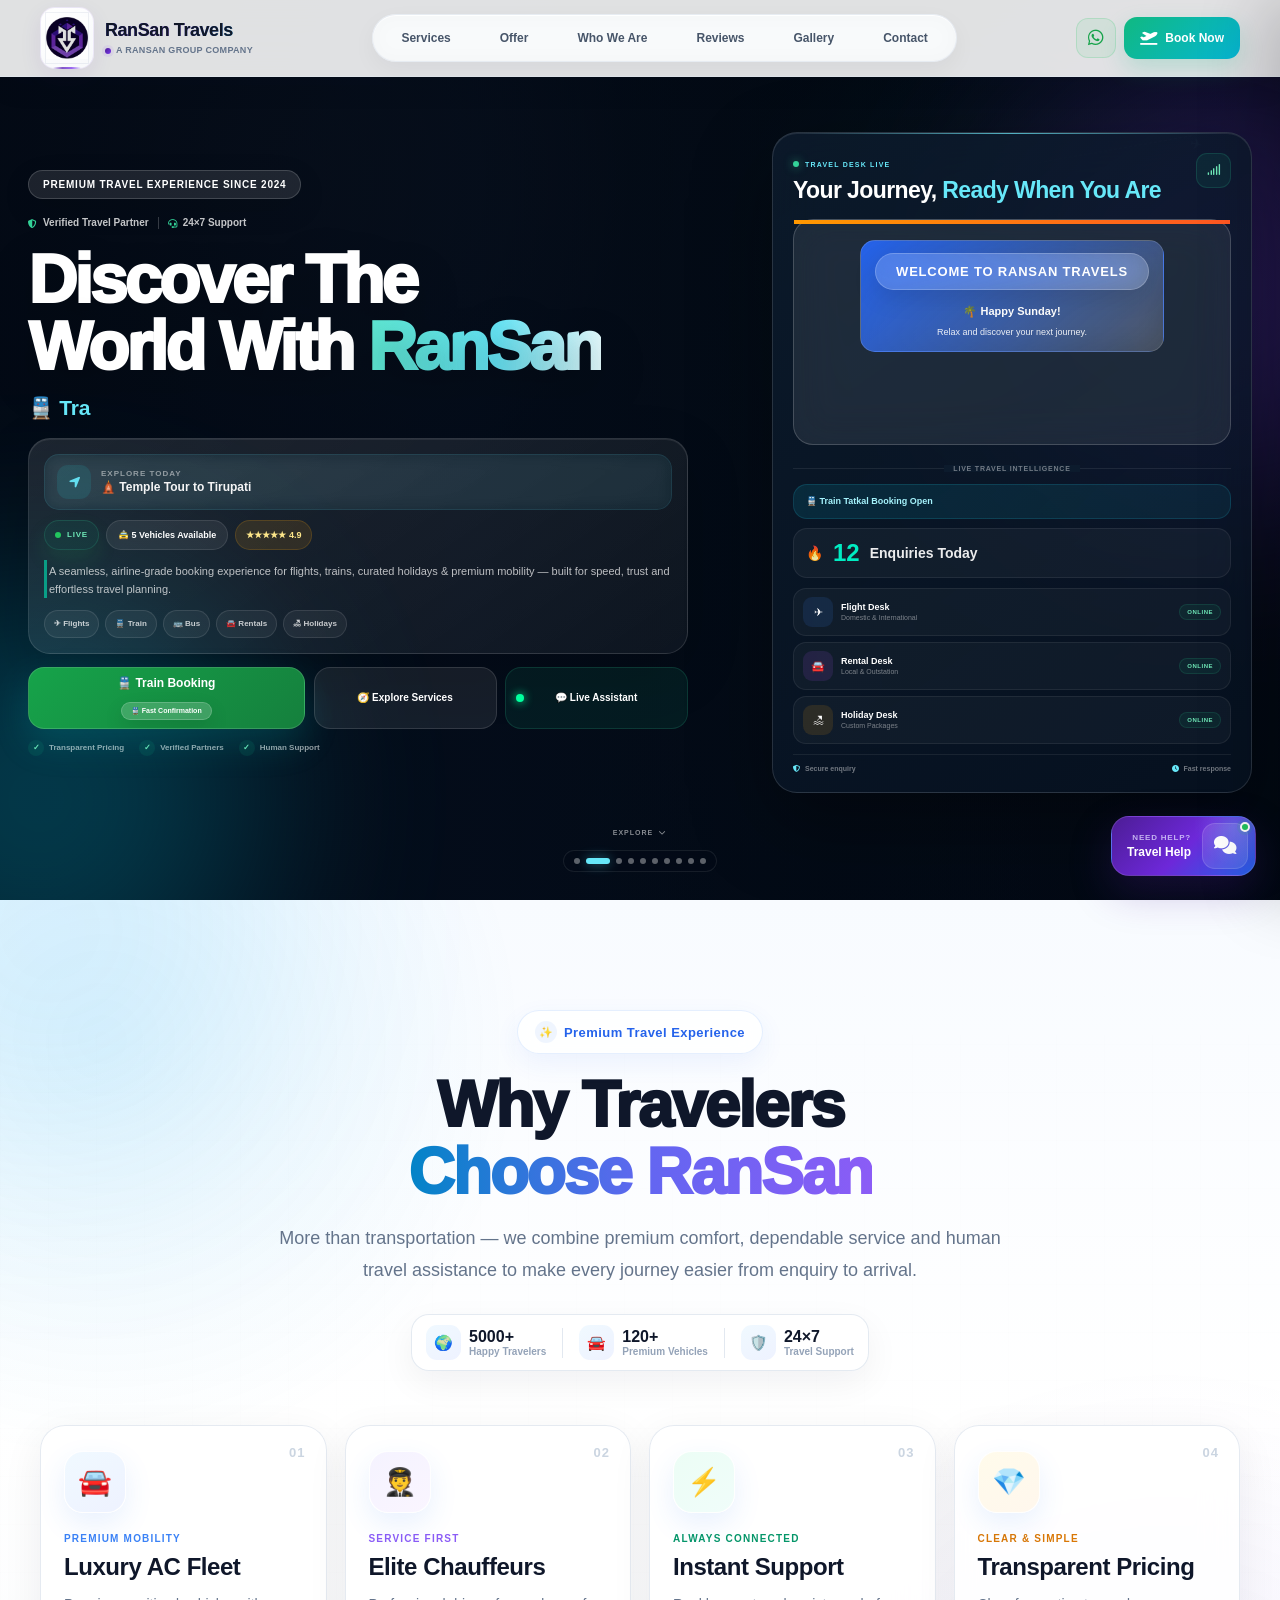
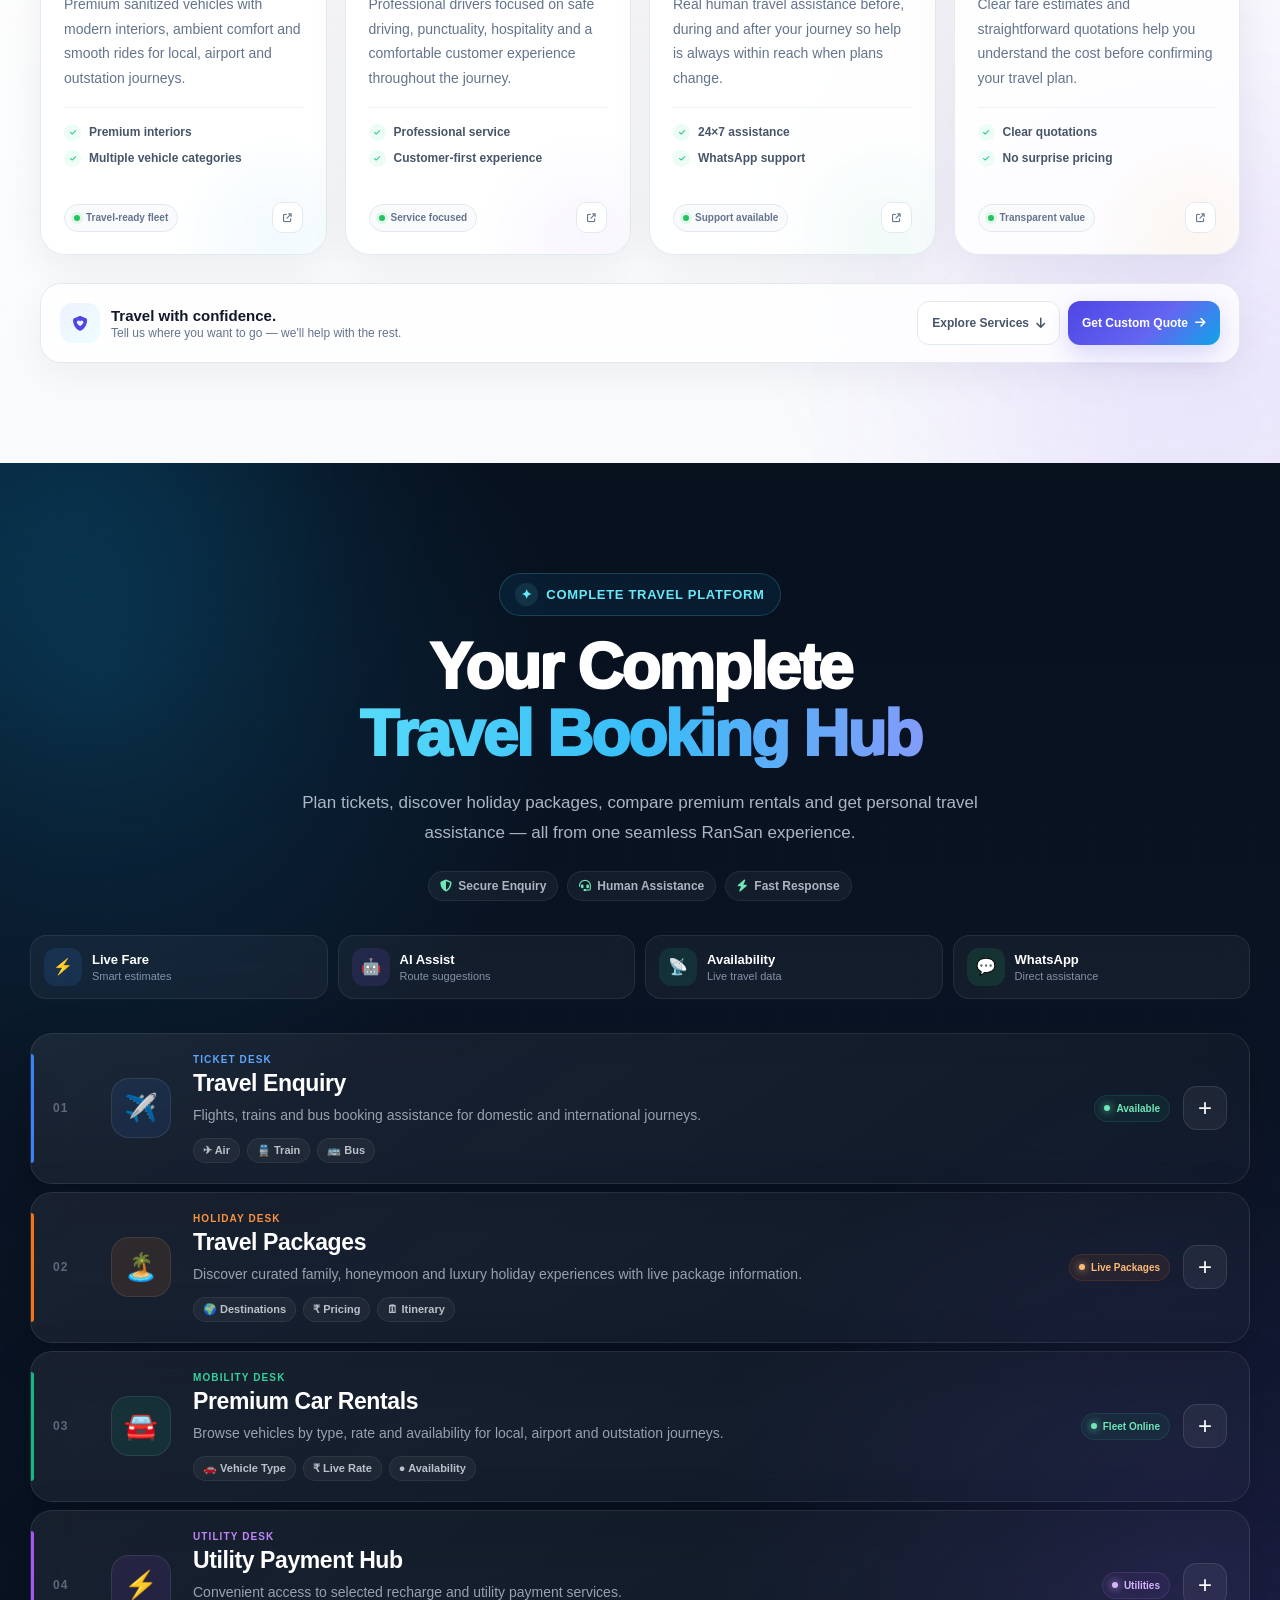
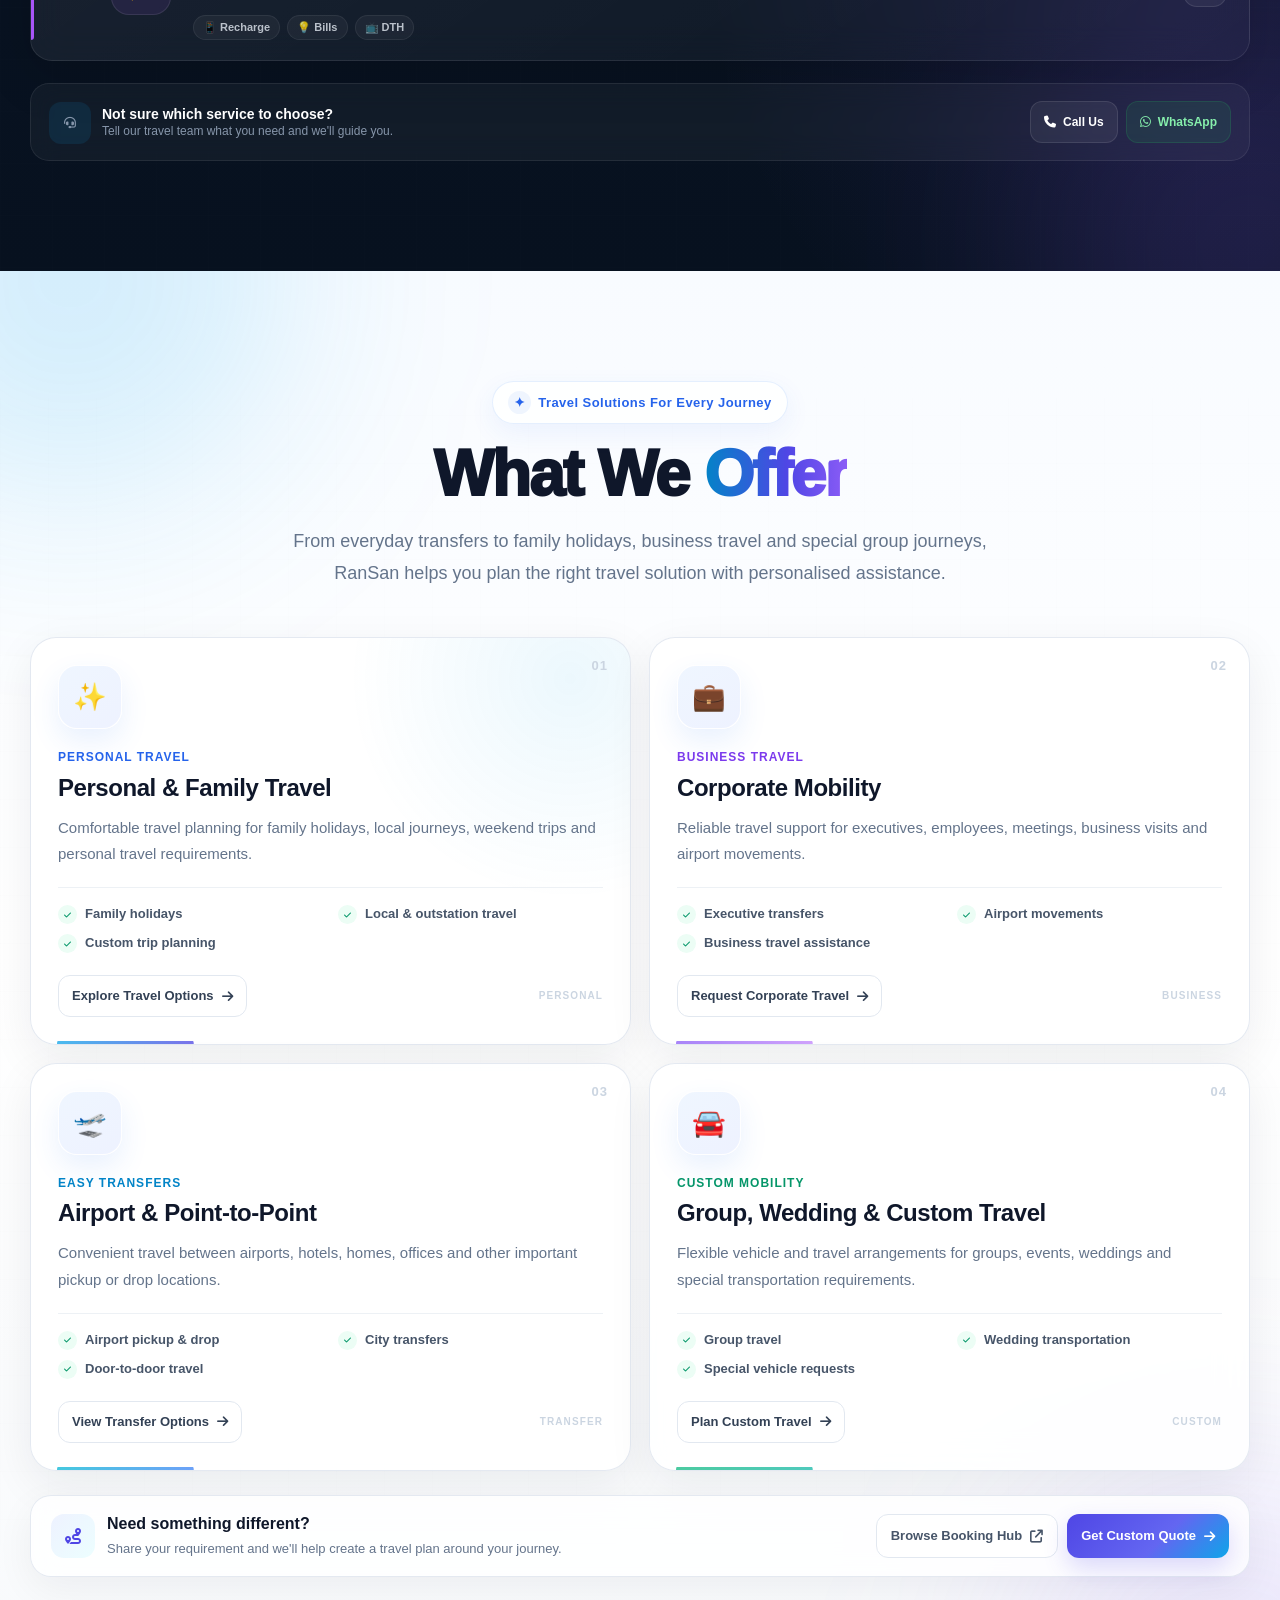
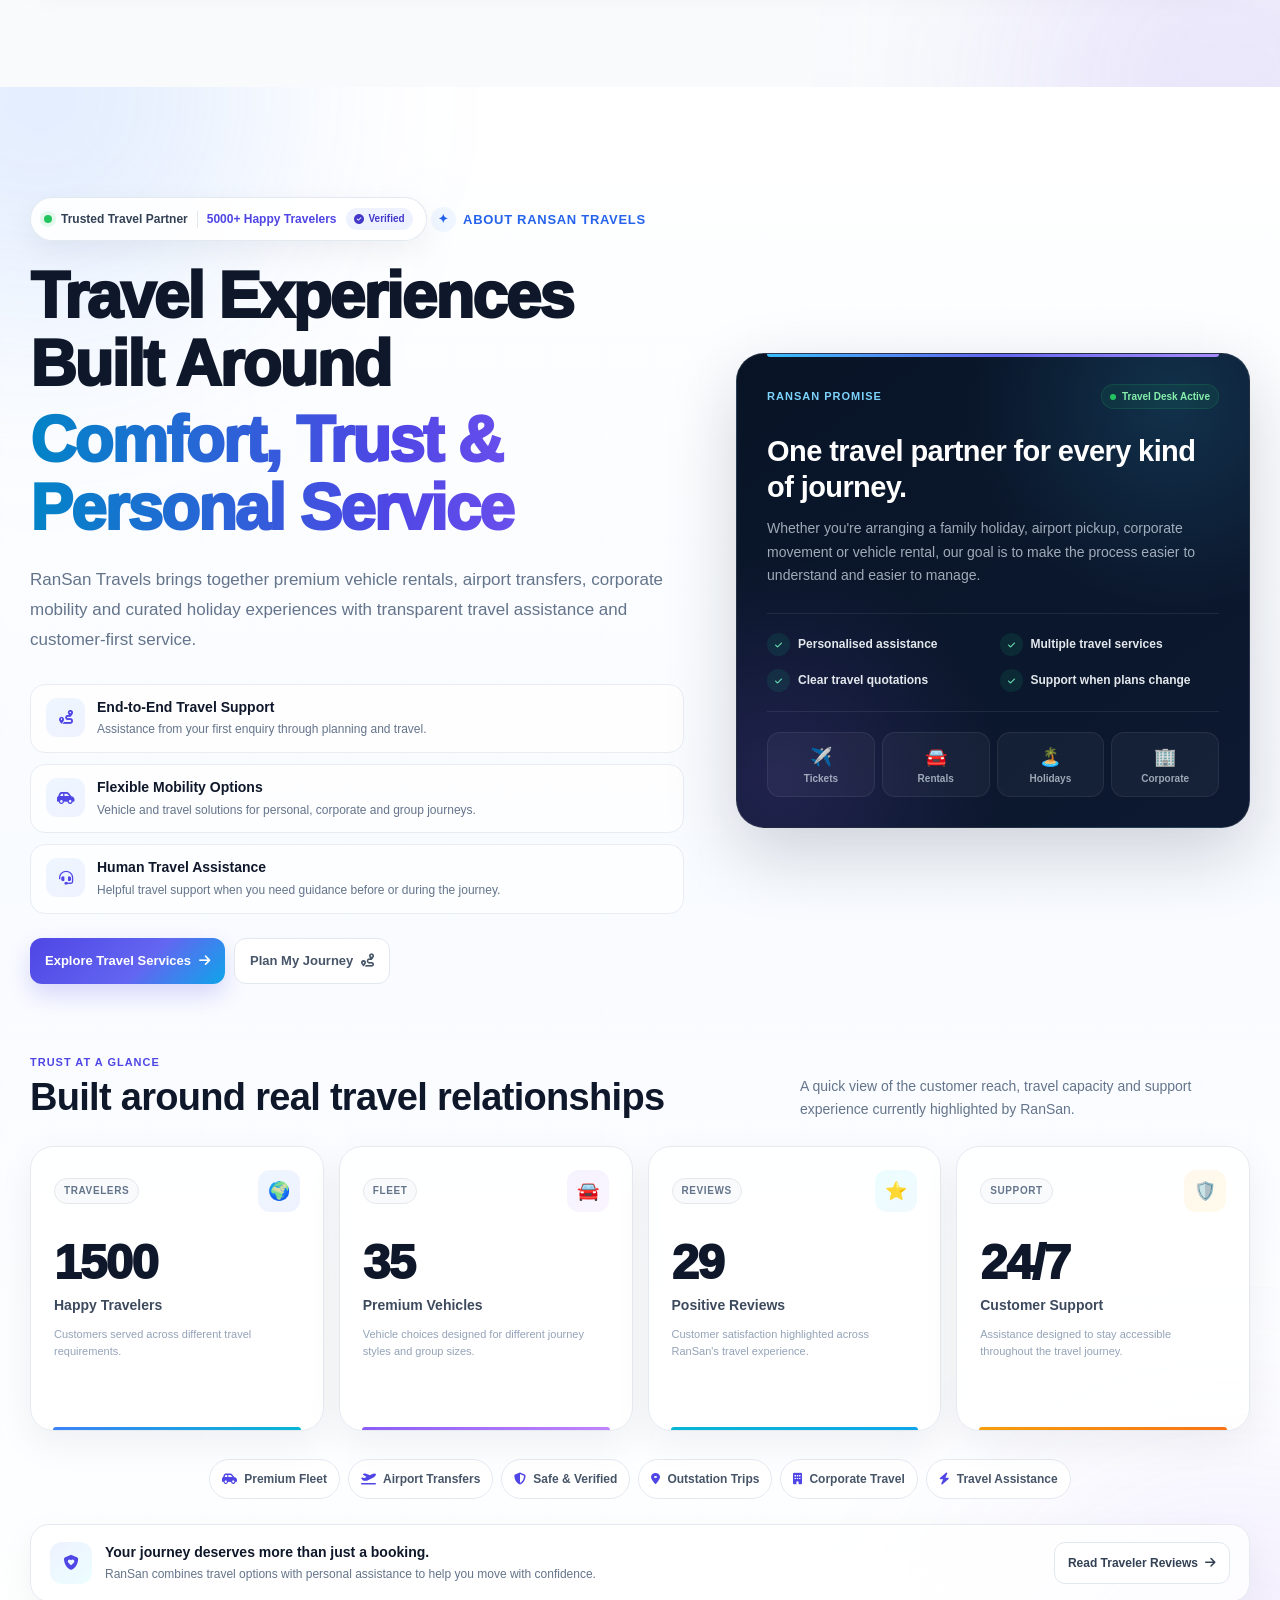
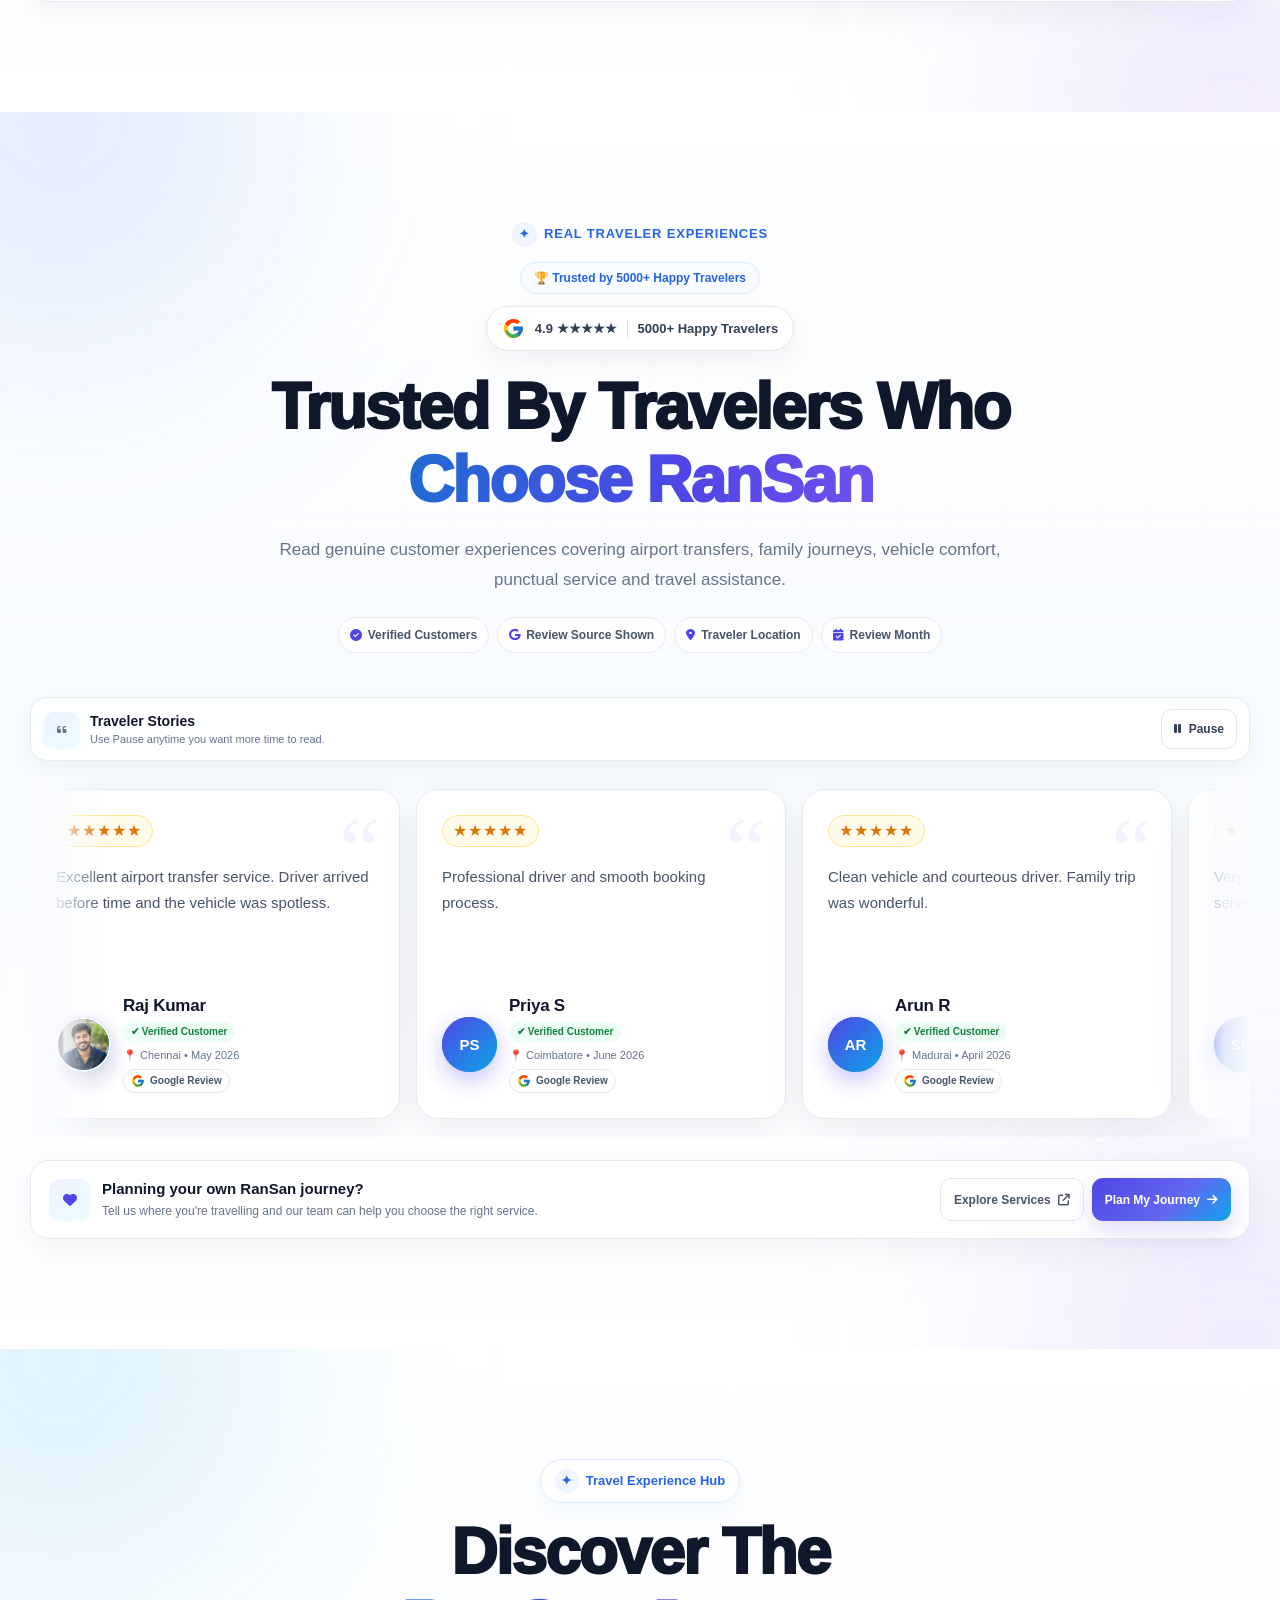
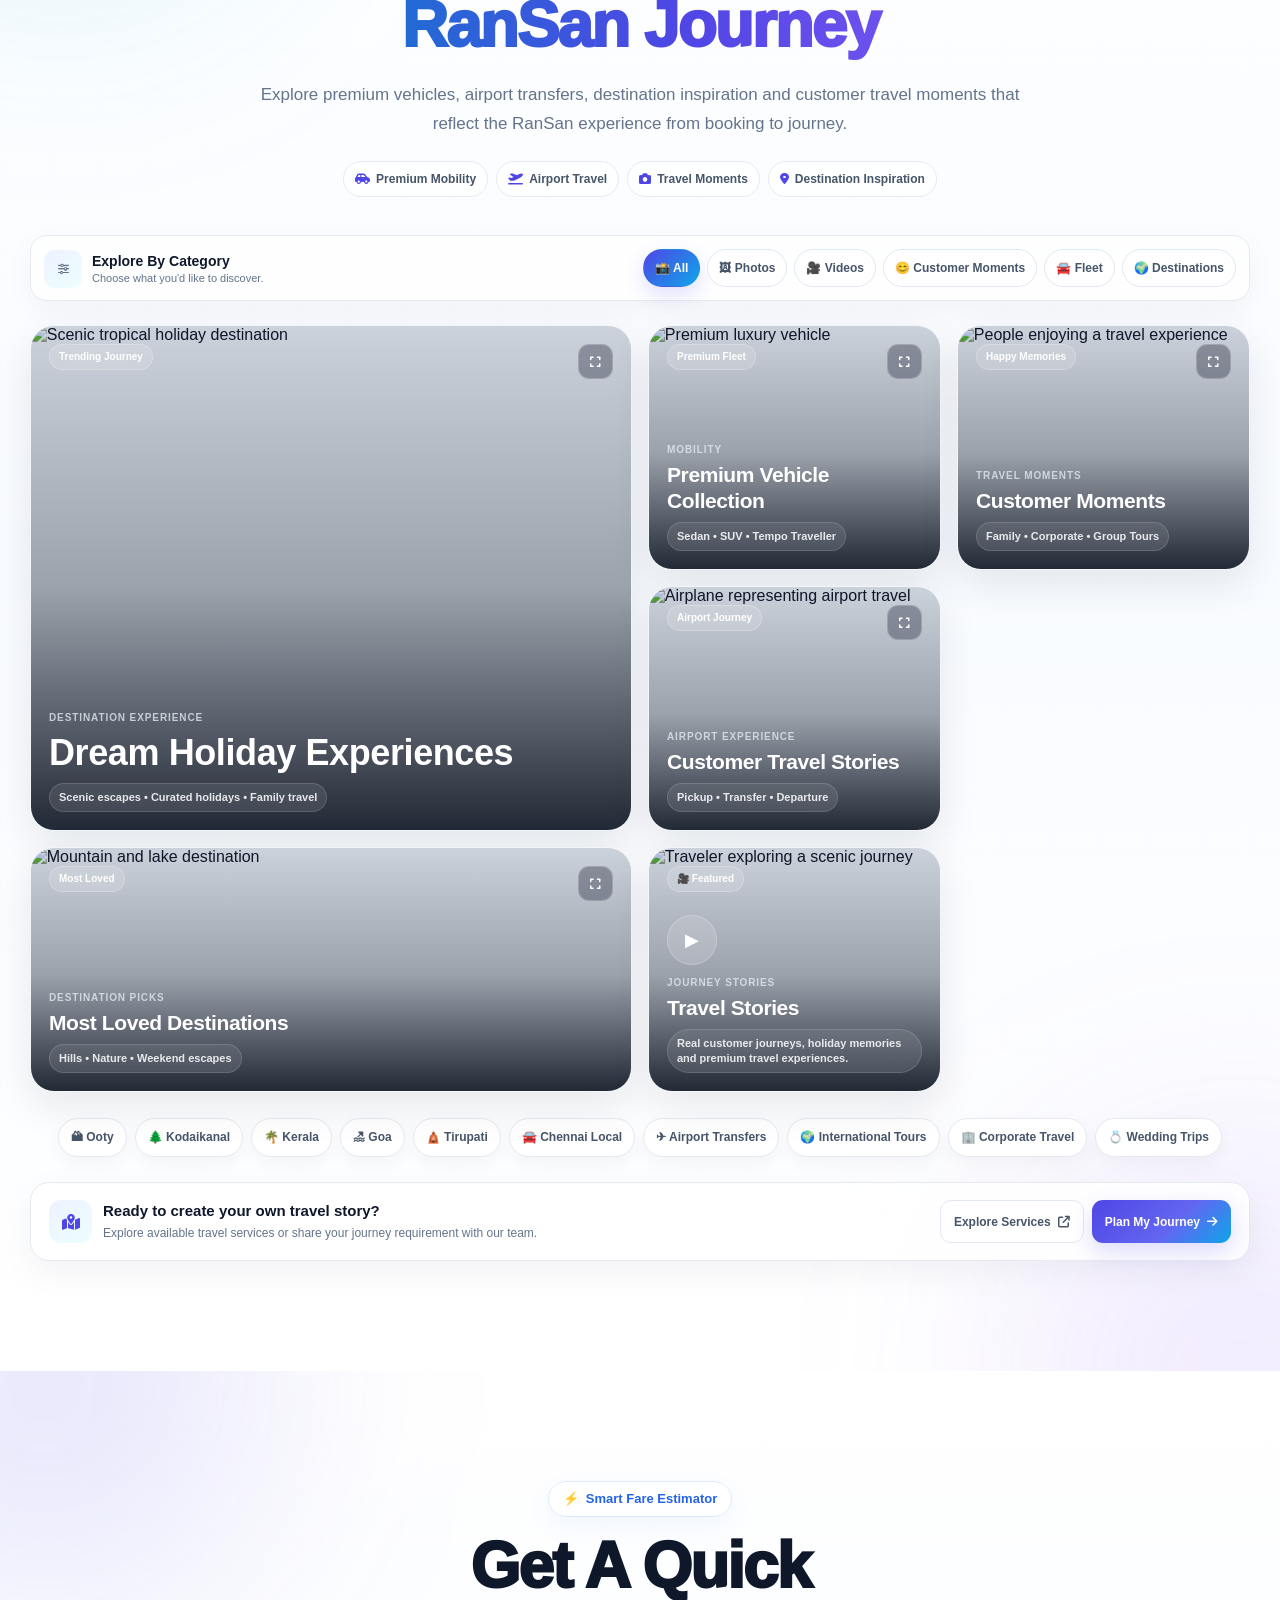
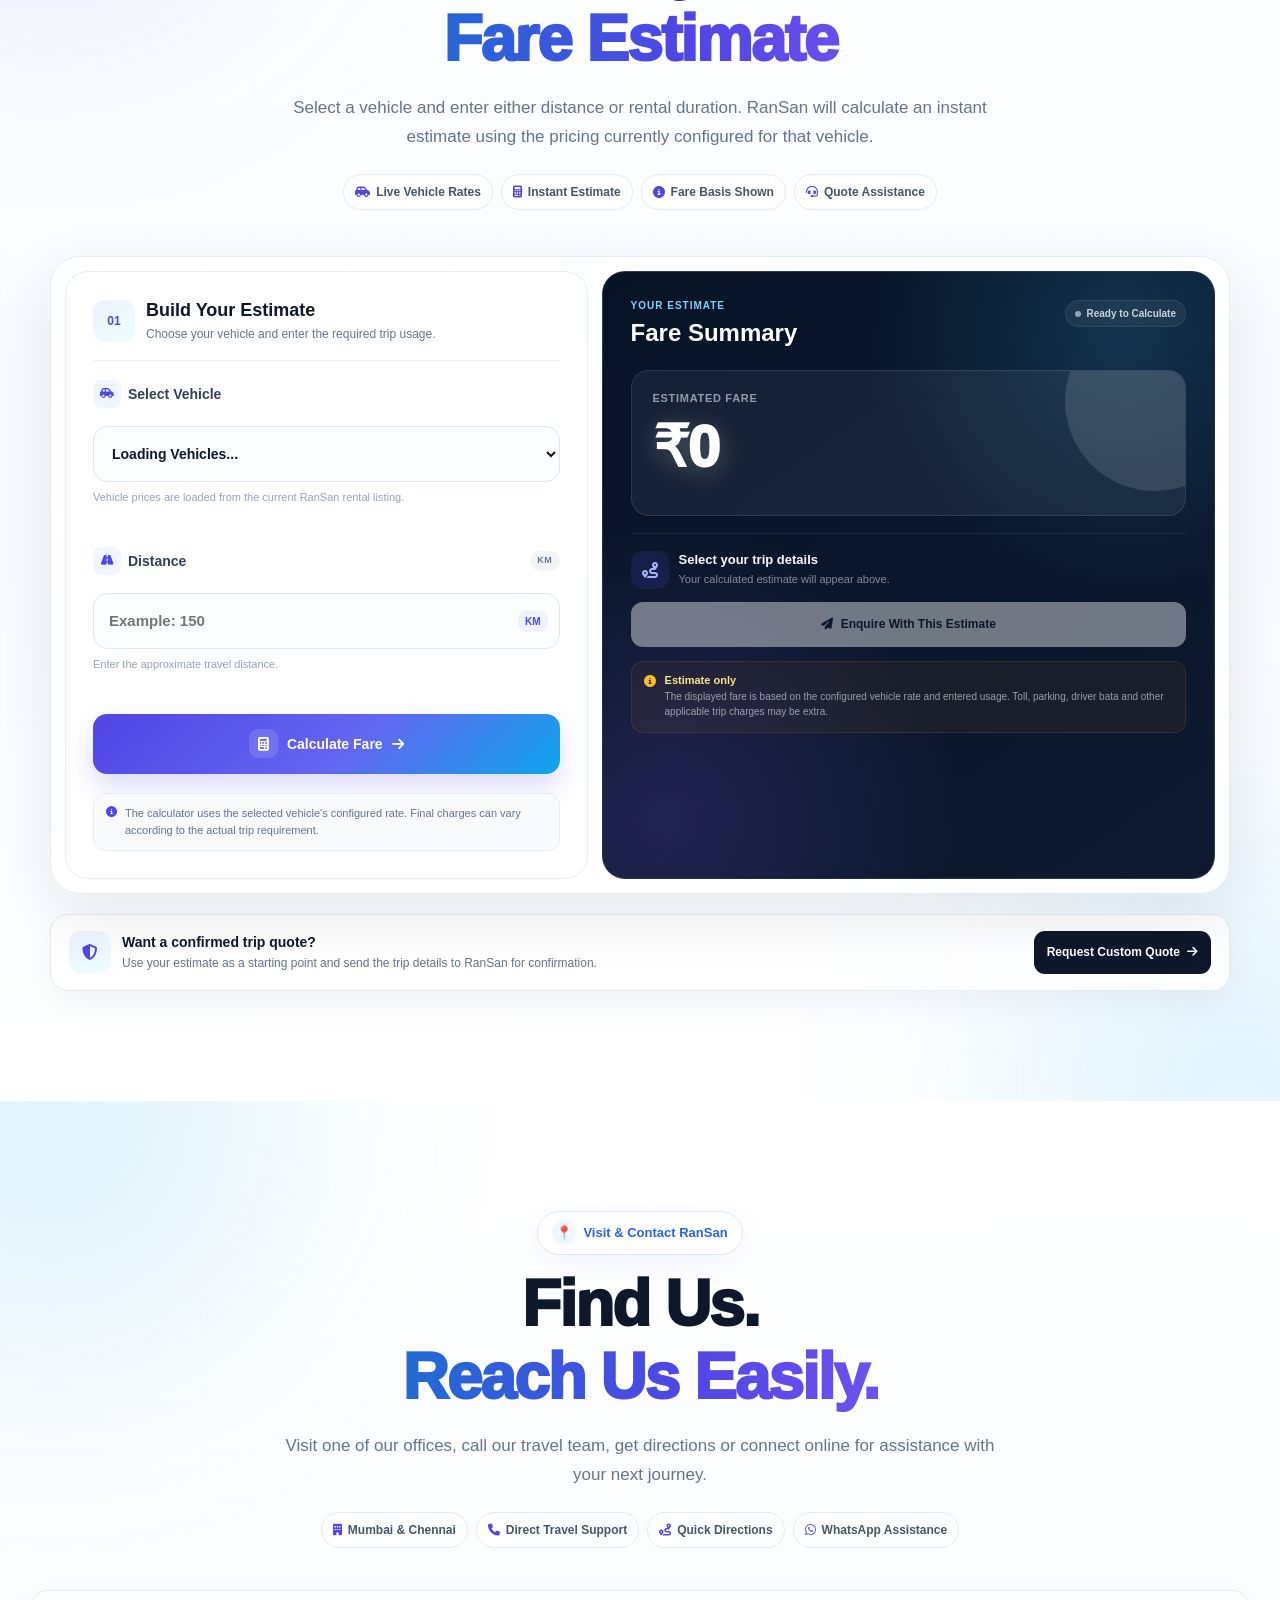
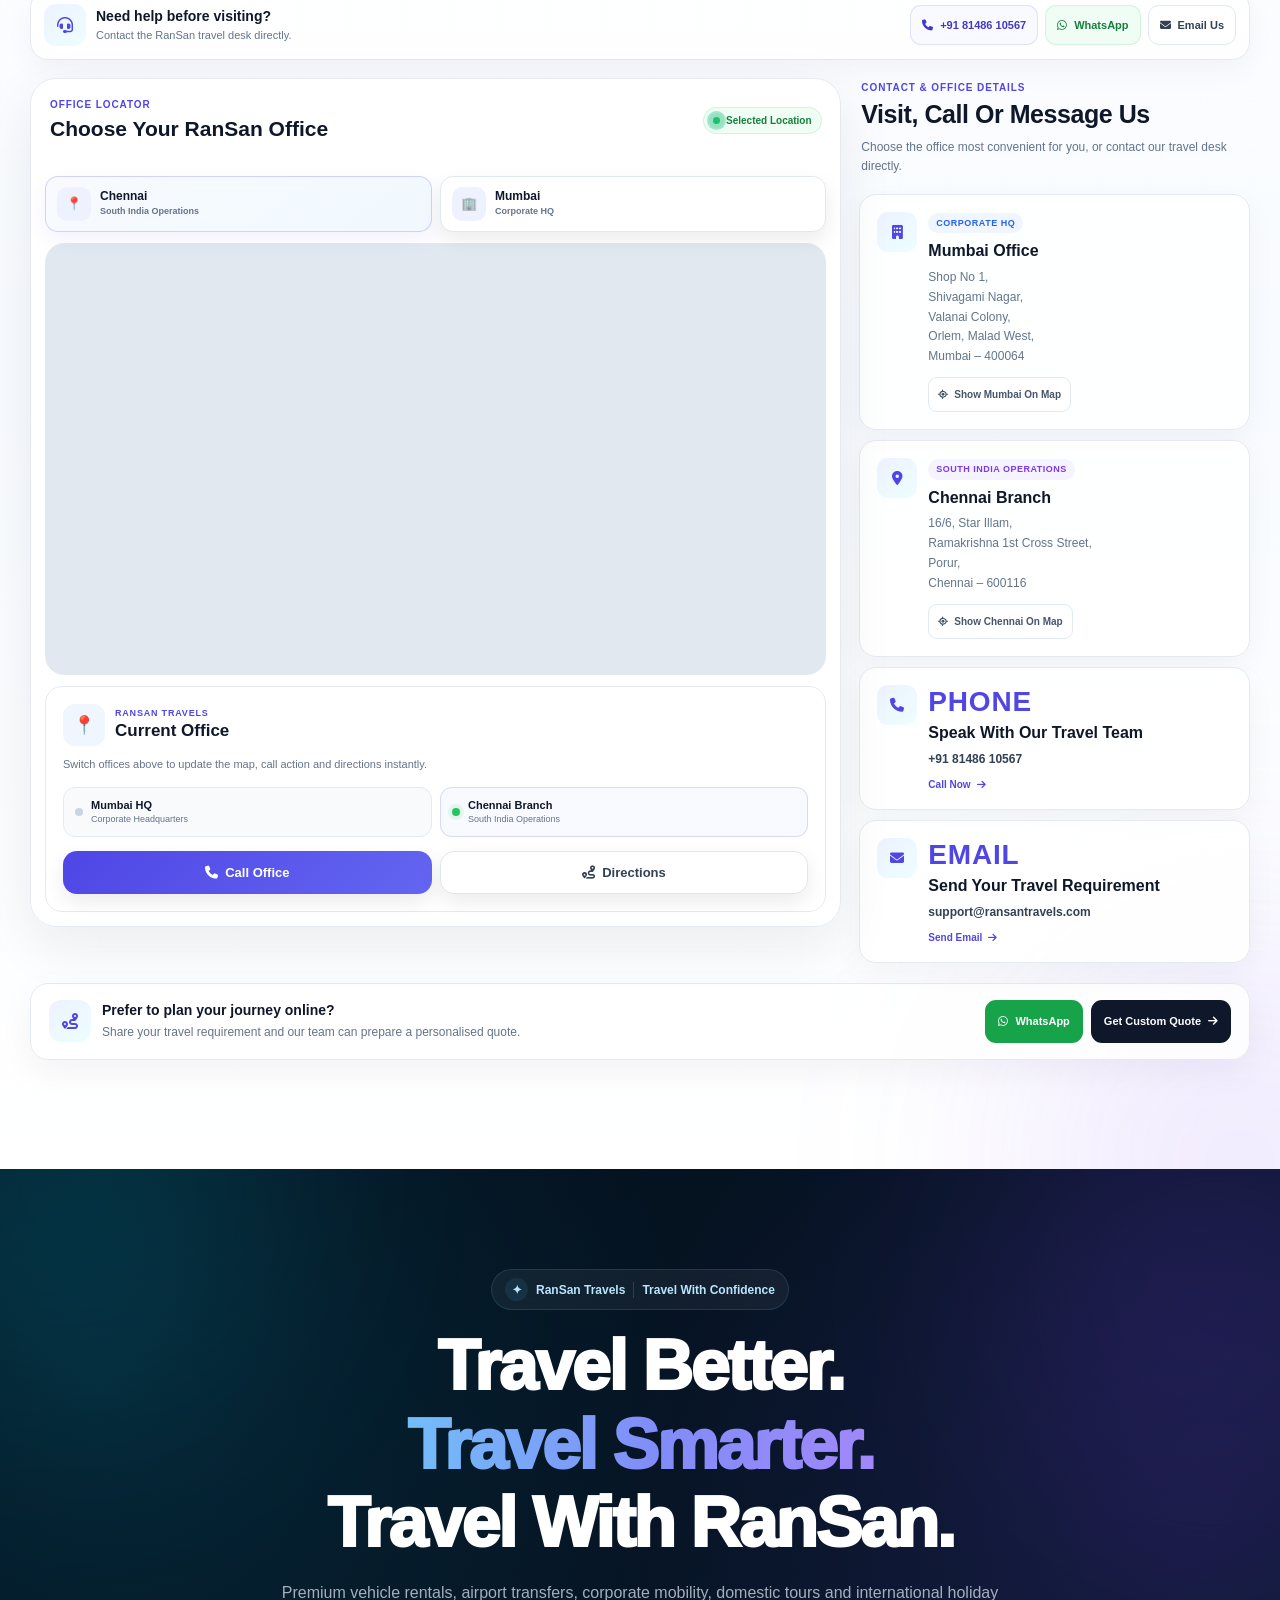
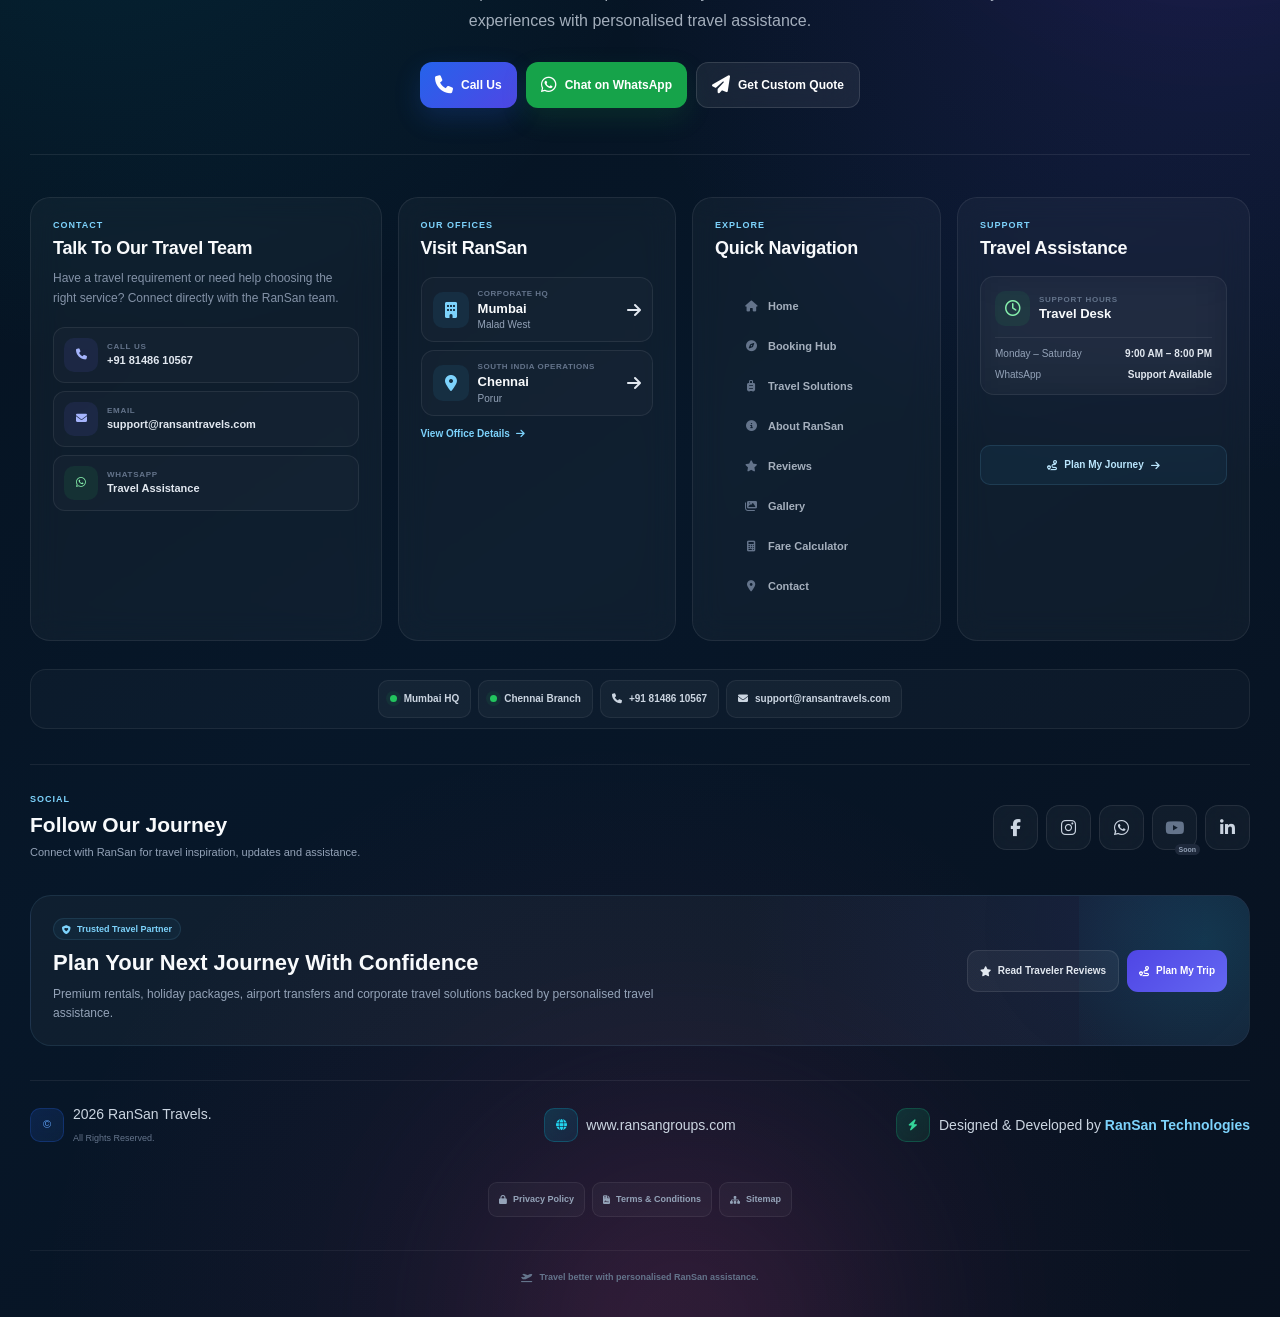
==== commit 6dff6648: "Add files via upload" ====
--- a/index.html
+++ b/index.html
@@ -2,9 +2,16 @@
 <html lang="en">
 
 <head>
+
     <meta charset="UTF-8">
+
     <meta name="viewport" content="width=device-width, initial-scale=1.0">
 
+
+    <!-- =========================================
+         SEO / SOCIAL
+    ========================================== -->
+
     <meta property="og:title" content="RanSan Travels">
 
     <meta property="og:description" content="Premium Travel & Car Rental Solutions">
@@ -15,190 +22,904 @@
 
     <meta property="og:type" content="website">
 
+
     <meta name="twitter:card" content="summary_large_image">
 
     <meta name="twitter:title" content="RanSan Travels">
 
     <meta name="twitter:description" content="Premium Travel Experiences">
 
-    <meta name="twitter:image" content="YOUR IMAGE URL">
-
-
-    <title>RanSan Travels</title>
-
-    <link rel="stylesheet" href="https://cdnjs.cloudflare.com/ajax/libs/font-awesome/6.5.1/css/all.min.css" />
+
+    <title>
+        RanSan Travels
+    </title>
+
+
+    <!-- =========================================
+         FONT AWESOME
+         
+         Keep only ONE version.
+    ========================================== -->
+
     <link rel="stylesheet" href="https://cdnjs.cloudflare.com/ajax/libs/font-awesome/6.7.2/css/all.min.css">
 
-    <script src="asset/travel/config.js"></script>
+
+    <!-- =========================================
+         SWIPER
+    ========================================== -->
+
+    <link rel="stylesheet" href="https://cdn.jsdelivr.net/npm/swiper@11/swiper-bundle.min.css">
+
+
+    <!-- =========================================
+         BASE STYLES
+    ========================================== -->
+
+    <link rel="stylesheet" href="asset/travel/travel.css">
+
+    <link rel="stylesheet" href="asset/travel/rental.css">
+
+    <link rel="stylesheet" href="asset/travel/hero.css">
+
+
+    <!-- =========================================
+         HEADER
+    ========================================== -->
+
+    <link rel="stylesheet" href="asset/travel/header-modern.css">
+
+
+    <!-- =========================================
+         HERO
+    ========================================== -->
+
+    <link rel="stylesheet" href="asset/travel/hero-modern.css">
+
+
+    <!-- =========================================
+         WHY CHOOSE RANSAN
+    ========================================== -->
+
+    <link rel="stylesheet" href="asset/travel/why-modern.css">
+
+
+    <!-- =========================================
+         BOOKING HUB
+    ========================================== -->
+
+    <link rel="stylesheet" href="asset/travel/booking-hub-modern.css">
+
+
+    <!-- =========================================
+         WHAT WE OFFER
+    ========================================== -->
+
+    <link rel="stylesheet" href="asset/travel/offer-modern.css">
+
+
+    <!-- =========================================
+         ABOUT / TRUST
+    ========================================== -->
+
+    <link rel="stylesheet" href="asset/travel/about-modern-2026.css">
+
+
+    <!-- =========================================
+         TESTIMONIALS
+    ========================================== -->
+
+    <link rel="stylesheet" href="asset/travel/testimonials-modern.css">
+
+    <!-- =========================================
+     GALLERY / JOURNEY ENHANCEMENT
+========================================== -->
+
+    <link rel="stylesheet" href="asset/travel/gallery-modern.css">
+
+    <!-- =========================================
+     FARE CALCULATOR ENHANCEMENT
+========================================== -->
+
+    <link rel="stylesheet" href="asset/travel/fare-modern.css">
+
+
+    <!-- =========================================
+     LOCATION / CONTACT ENHANCEMENT
+========================================== -->
+
+    <link rel="stylesheet" href="asset/travel/location-modern.css">
+
+    <!-- =========================================
+     FOOTER ENHANCEMENT
+========================================== -->
+
+    <link rel="stylesheet" href="asset/travel/footer-modern.css">
+
+    <!-- =========================================
+     TRAVEL ASSISTANT
+========================================== -->
+
+    <link rel="stylesheet" href="asset/travel/travel-widget-modern.css">
+
+    <!-- =========================================
+         CONFIG
+    ========================================== -->
+
+    <script src="asset/travel/config.js" defer></script>
+
+
+    <!-- =========================================
+         SWIPER
+    ========================================== -->
+
+    <script src="https://cdn.jsdelivr.net/npm/swiper@11/swiper-bundle.min.js" defer></script>
+
+
+    <!-- =========================================
+         CORE WEBSITE JS
+    ========================================== -->
+
     <script src="asset/travel/travel-enquiry.js" defer></script>
 
     <script src="asset/travel/travel.js" defer></script>
 
-    <link rel="stylesheet" href="asset/travel/travel.css">
+
 
     <script src="asset/travel/rental.js" defer></script>
 
-    <link rel="stylesheet" href="asset/travel/rental.css">
-    <link rel="stylesheet" href="asset/travel/hero.css">
+
+    <!-- =========================================
+         HERO DATA / HERO LIVE
+    ========================================== -->
+
+    <script src="asset/travel/hero-data.js" defer></script>
+
+    <script src="asset/travel/hero-live.js" defer></script>
+
+
+    <!-- =========================================
+         REVIEWS
+
+         IMPORTANT ORDER:
+         DATA FIRST
+         BUILDER SECOND
+         ENHANCEMENT THIRD
+    ========================================== -->
+
+    <script src="asset/travel/reviews-data.js" defer></script>
+
+    <script src="asset/travel/reviews.js" defer></script>
+
+
+    <!-- =========================================
+         SECTION ENHANCEMENTS
+    ========================================== -->
+
+    <script src="asset/travel/header-modern.js" defer></script>
+
+    <script src="asset/travel/hero-modern.js" defer></script>
+
+    <script src="asset/travel/why-modern.js" defer></script>
+
+    <script src="asset/travel/booking-hub-modern.js" defer></script>
+
+
+    <!-- =========================================
+         TESTIMONIAL CONTROL
+         MUST BE AFTER reviews.js
+    ========================================== -->
+
+    <script src="asset/travel/testimonials-modern.js" defer></script>
+
+    <script src="asset/travel/gallery-modern.js" defer></script>
+
+    <script src="asset/travel/fare-modern.js" defer></script>
+
+    <script src="asset/travel/location-modern.js" defer></script>
+
+    <script src="asset/travel/travel-widget-modern.js" defer></script>
 
 </head>
 
 <body>
-    <header>
-        <nav>
-            <div class="logo">
-                <img src="https://www.ransangroups.com/wp-content/uploads/2024/07/cropped-logo.png" alt="RanSan Logo">
-                <span>RanSan Travels</span>
-            </div>
-            <div class="menu">
+    <!-- =====================================================
+     RANSAN TRAVELS
+     PREMIUM HEADER WITH OFFICIAL RANSAN GROUPS LOGO
+====================================================== -->
+
+    <header class="rs-main-header rs-header-brand-modern" id="rsMainHeader">
+
+        <nav class="rs-main-nav">
+
+
+            <!-- =================================================
+             BRAND
+        ================================================== -->
+
+            <a href="#home" class="logo rs-header-brand" aria-label="RanSan Travels Home">
+
+
+                <!-- =============================================
+                 OFFICIAL LOGO
+            ============================================== -->
+
+                <span class="rs-header-logo-wrap">
+
+                    <img src="asset/travel/ransan-logo.png" alt="RanSan Groups" class="rs-header-logo-image">
+
+                </span>
+
+
+                <!-- =============================================
+                 TRAVEL DIVISION IDENTITY
+
+                 Existing .rs-logo-text preserved.
+            ============================================== -->
+
+                <span class="rs-logo-text">
+
+
+                    <strong>
+                        RanSan Travels
+                    </strong>
+
+
+                    <small>
+
+                        <span class="rs-brand-dot"></span>
+
+                        A RanSan Group Company
+
+                    </small>
+
+                </span>
+
+            </a>
+
+
+            <!-- =================================================
+             DESKTOP NAVIGATION
+             Existing IDs/classes preserved.
+        ================================================== -->
+
+            <div class="menu" id="rsDesktopMenu">
+
 
                 <a href="#services" class="nav-link active">
                     Services
                 </a>
 
+
                 <a href="#offer" class="nav-link">
                     Offer
                 </a>
 
+
                 <a href="#about" class="nav-link">
                     Who We Are
                 </a>
 
+
                 <a href="#reviews" class="nav-link">
                     Reviews
                 </a>
 
+
                 <a href="#gallery" class="nav-link">
                     Gallery
                 </a>
 
+
                 <a href="#location" class="nav-link">
                     Contact
                 </a>
 
             </div>
-            <a class="rs-nav-cta" href="#book" onclick="openPremiumQuote()">
-
-                <span>✈️</span>
-
-                Book Now
-
-            </a>
+
+
+            <!-- =================================================
+             RIGHT ACTIONS
+        ================================================== -->
+
+            <div class="rs-nav-actions">
+
+
+                <!-- WHATSAPP -->
+
+                <a class="rs-nav-whatsapp"
+                    href="https://wa.me/918148610567?text=Hello%20RanSan%20Travels,%20I%20need%20travel%20assistance."
+                    target="_blank" rel="noopener noreferrer" aria-label="Chat with RanSan Travels on WhatsApp"
+                    title="WhatsApp">
+
+                    <i class="fa-brands fa-whatsapp"></i>
+
+                </a>
+
+
+                <!-- =================================================
+                 EXISTING BOOK NOW FUNCTION PRESERVED
+            ================================================== -->
+
+                <a class="rs-nav-cta" href="#book" onclick="openPremiumQuote(); return false;">
+
+
+                    <span class="rs-nav-cta-icon">
+
+                        <i class="fa-solid fa-plane-departure"></i>
+
+                    </span>
+
+
+                    <span class="rs-nav-cta-text">
+                        Book Now
+                    </span>
+
+                </a>
+
+
+                <!-- =================================================
+                 MOBILE MENU BUTTON
+                 Existing ID preserved.
+            ================================================== -->
+
+                <button type="button" class="rs-mobile-menu-btn" id="rsMobileMenuBtn" aria-label="Open navigation menu"
+                    aria-expanded="false" aria-controls="rsMobileMenu">
+
+                    <span></span>
+                    <span></span>
+                    <span></span>
+
+                </button>
+
+            </div>
+
         </nav>
+
+
+        <!-- =====================================================
+         MOBILE NAVIGATION DRAWER
+         Existing ID/class structure preserved.
+    ====================================================== -->
+
+        <div class="rs-mobile-menu" id="rsMobileMenu" aria-hidden="true">
+
+            <div class="rs-mobile-menu-inner">
+
+
+                <!-- =================================================
+                 MOBILE DRAWER HEADER
+            ================================================== -->
+
+                <div class="rs-mobile-menu-top">
+
+
+                    <div class="rs-mobile-menu-brand">
+
+
+                        <span class="rs-mobile-brand-logo">
+
+                            <img src="asset/travel/ransan-logo.png" alt="RanSan Groups">
+
+                        </span>
+
+
+                        <div class="rs-mobile-brand-copy">
+
+
+                            <strong>
+                                RanSan Travels
+                            </strong>
+
+
+                            <small>
+                                A RanSan Group Company
+                            </small>
+
+                        </div>
+
+                    </div>
+
+
+                    <button type="button" class="rs-mobile-menu-close" id="rsMobileMenuClose"
+                        aria-label="Close navigation menu">
+                        ×
+                    </button>
+
+                </div>
+
+
+                <!-- =================================================
+                 MOBILE BRAND MESSAGE
+            ================================================== -->
+
+                <div class="rs-mobile-brand-message">
+
+
+                    <span class="rs-mobile-brand-message-icon">
+
+                        <i class="fa-solid fa-route"></i>
+
+                    </span>
+
+
+                    <div>
+
+                        <strong>
+                            Travel Better With RanSan
+                        </strong>
+
+                        <p>
+                            Premium travel, mobility and journey assistance.
+                        </p>
+
+                    </div>
+
+                </div>
+
+
+                <!-- =================================================
+                 MOBILE LINKS
+                 Existing .nav-link preserved.
+            ================================================== -->
+
+                <div class="rs-mobile-links">
+
+
+                    <a href="#services" class="nav-link active">
+
+                        <span class="rs-mobile-link-icon">
+
+                            <i class="fa-solid fa-suitcase-rolling"></i>
+
+                        </span>
+
+                        <span>
+                            Services
+                        </span>
+
+                    </a>
+
+
+                    <a href="#offer" class="nav-link">
+
+                        <span class="rs-mobile-link-icon">
+
+                            <i class="fa-solid fa-compass"></i>
+
+                        </span>
+
+                        <span>
+                            Offer
+                        </span>
+
+                    </a>
+
+
+                    <a href="#about" class="nav-link">
+
+                        <span class="rs-mobile-link-icon">
+
+                            <i class="fa-solid fa-building-shield"></i>
+
+                        </span>
+
+                        <span>
+                            Who We Are
+                        </span>
+
+                    </a>
+
+
+                    <a href="#reviews" class="nav-link">
+
+                        <span class="rs-mobile-link-icon">
+
+                            <i class="fa-solid fa-star"></i>
+
+                        </span>
+
+                        <span>
+                            Reviews
+                        </span>
+
+                    </a>
+
+
+                    <a href="#gallery" class="nav-link">
+
+                        <span class="rs-mobile-link-icon">
+
+                            <i class="fa-solid fa-images"></i>
+
+                        </span>
+
+                        <span>
+                            Gallery
+                        </span>
+
+                    </a>
+
+
+                    <a href="#location" class="nav-link">
+
+                        <span class="rs-mobile-link-icon">
+
+                            <i class="fa-solid fa-location-dot"></i>
+
+                        </span>
+
+                        <span>
+                            Contact
+                        </span>
+
+                    </a>
+
+                </div>
+
+
+                <!-- =================================================
+                 MOBILE CONTACT ACTIONS
+            ================================================== -->
+
+                <div class="rs-mobile-menu-actions">
+
+
+                    <a href="tel:+918148610567" class="rs-mobile-action rs-mobile-call">
+
+                        <i class="fa-solid fa-phone"></i>
+
+                        Call Us
+
+                    </a>
+
+
+                    <a href="https://wa.me/918148610567?text=Hello%20RanSan%20Travels,%20I%20need%20travel%20assistance."
+                        target="_blank" rel="noopener noreferrer" class="rs-mobile-action rs-mobile-wa">
+
+                        <i class="fa-brands fa-whatsapp"></i>
+
+                        WhatsApp
+
+                    </a>
+
+                </div>
+
+
+                <!-- =================================================
+                 EXISTING QUOTE FUNCTION PRESERVED
+            ================================================== -->
+
+                <button type="button" class="rs-mobile-book-btn" onclick="openPremiumQuote();">
+
+                    <span>
+
+                        <i class="fa-solid fa-plane-departure"></i>
+
+                    </span>
+
+                    Book Your Journey
+
+                </button>
+
+
+                <!-- =================================================
+                 MOBILE TRUST
+            ================================================== -->
+
+                <div class="rs-mobile-trust">
+
+
+                    <span>
+
+                        <i class="fa-solid fa-shield-halved"></i>
+
+                        Trusted Travel Partner
+
+                    </span>
+
+
+                    <span>
+
+                        <i class="fa-solid fa-headset"></i>
+
+                        Travel Support
+
+                    </span>
+
+                </div>
+
+            </div>
+
+        </div>
+
+
+        <!-- =====================================================
+         MOBILE BACKDROP
+         Existing ID preserved.
+    ====================================================== -->
+
+        <div class="rs-mobile-menu-backdrop" id="rsMobileMenuBackdrop"></div>
+
     </header>
-    <!-- =========================
-UPDATED HERO HTML ONLY
-Replace your current hero HTML with below
-========================= -->
-    <section class="hero">
-        <!-- SLIDER -->
+
+    <section class="hero rs-hero-modern" id="home">
+
         <!-- =========================================
-UPDATED HERO SLIDER (NO OVERLAP / BETTER CROPPING)
-Replace your existing hero-slider HTML + CSS
-========================================= -->
-
-
-        <!-- =========================================
-UPDATED HTML
-========================================= -->
+         BACKGROUND SLIDER
+    ========================================== -->
+
         <div class="hero-slider" id="heroSlider">
-            <!-- AIR TRAVEL (NEW) -->
+
+            <!-- AIR -->
+
             <div class="hero-slide active air"
                 style="background-image:url('https://images.unsplash.com/photo-1540339832862-474599807836?auto=format&fit=crop&w=2000&q=90');">
             </div>
+
+
             <!-- TRAIN -->
+
             <div class="hero-slide train"
                 style="background-image:url('https://images.unsplash.com/photo-1474487548417-781cb71495f3?auto=format&fit=crop&w=1800&q=90');">
             </div>
+
+
             <!-- BUS -->
+
             <div class="hero-slide bus"
                 style="background-image:url('https://images.unsplash.com/photo-1544620347-c4fd4a3d5957?auto=format&fit=crop&w=1800&q=90');">
             </div>
+
+
             <!-- HILL -->
+
             <div class="hero-slide hill"
                 style="background-image:url('https://images.unsplash.com/photo-1500530855697-b586d89ba3ee?auto=format&fit=crop&w=1800&q=90');">
             </div>
+
+
             <!-- NATURE -->
+
             <div class="hero-slide nature"
                 style="background-image:url('https://images.unsplash.com/photo-1469474968028-56623f02e42e?auto=format&fit=crop&w=1800&q=90');">
             </div>
-            <!-- BEACH (NEW) -->
+
+
+            <!-- BEACH -->
+
             <div class="hero-slide beach"
                 style="background-image:url('https://images.unsplash.com/photo-1500375592092-40eb2168fd21?auto=format&fit=crop&w=2000&q=90');">
             </div>
+
+
             <!-- CITY -->
+
             <div class="hero-slide city"
                 style="background-image:url('https://images.unsplash.com/photo-1480714378408-67cf0d13bc1b?auto=format&fit=crop&w=1800&q=90');">
             </div>
+
+
             <!-- ROAD -->
+
             <div class="hero-slide road"
                 style="background-image:url('https://images.unsplash.com/photo-1500534623283-312aade485b7?auto=format&fit=crop&w=1800&q=90');">
             </div>
+
+
             <!-- TEMPLE -->
+
             <div class="hero-slide temple"
                 style="background-image:url('https://images.unsplash.com/photo-1524492449090-1abe1e3f3b8f?auto=format&fit=crop&w=1800&q=90');">
             </div>
+
+
             <!-- LUXURY -->
+
             <div class="hero-slide luxury"
                 style="background-image:url('https://images.unsplash.com/photo-1506744038136-46273834b3fb?auto=format&fit=crop&w=1800&q=90');">
             </div>
+
         </div>
 
+
+        <!-- =========================================
+         MODERN VISUAL OVERLAY
+    ========================================== -->
+
+        <div class="rs-hero-modern-overlay"></div>
+
+        <div class="rs-hero-glow rs-hero-glow-one"></div>
+
+        <div class="rs-hero-glow rs-hero-glow-two"></div>
+
+
+        <!-- =========================================
+         DECORATIVE TRAVEL PATH
+    ========================================== -->
+
+        <div class="rs-hero-flight-path" aria-hidden="true">
+
+            <span class="rs-flight-line"></span>
+
+            <span class="rs-flight-plane">
+                ✈
+            </span>
+
         </div>
-        <!-- AUTO GENERATED DOTS -->
-        <div class="hero-dots" id="heroDots"></div>
-        <!-- CONTENT -->
+
+
+        <!-- =========================================
+         SLIDER DOTS
+         EXISTING ID PRESERVED
+    ========================================== -->
+
+        <div class="hero-dots" id="heroDots" aria-label="Hero slider navigation"></div>
+
+
+        <!-- =========================================
+         MAIN CONTENT
+    ========================================== -->
+
         <div class="hero-wrap">
 
-
-
             <div class="hero-grid">
-                <!-- LEFT -->
-                <div>
-
-
-
+
+
+                <!-- =================================
+                 LEFT CONTENT
+            ================================== -->
+
+                <div class="rs-hero-main-content">
+
+
+                    <!-- EXISTING DYNAMIC BADGE -->
 
                     <div class="hero-badge luxury">
-                        <span id="badgeText">Welcome to RanSan Travels</span>
+
+                        <span id="badgeText">
+                            Welcome to RanSan Travels
+                        </span>
+
                     </div>
+
+
+                    <!-- =================================
+                     PREMIUM MINI TRUST ROW
+                ================================== -->
+
+                    <div class="rs-hero-trust-row">
+
+                        <span class="rs-hero-trust-item">
+
+                            <i class="fa-solid fa-shield-halved"></i>
+
+                            Verified Travel Partner
+
+                        </span>
+
+
+                        <span class="rs-hero-trust-divider"></span>
+
+
+                        <span class="rs-hero-trust-item">
+
+                            <i class="fa-solid fa-headset"></i>
+
+                            24×7 Support
+
+                        </span>
+
+                    </div>
+
+
+                    <!-- EXISTING ROTATING TITLE -->
+
                     <h1 id="heroTitle">
-                        Travel Smarter With <span>RanSan</span>
+
+                        Travel Smarter With
+
+                        <span>
+                            RanSan
+                        </span>
+
                     </h1>
+
+
+                    <!-- EXISTING TYPING ENGINE -->
+
                     <div class="typing" id="typingText"></div>
-                    <!-- AIRLINE STYLE EXPERIENCE BAR -->
+
+
+                    <!-- =================================
+                     TRAVEL EXPERIENCE CARD
+                ================================== -->
+
                     <div class="travel-experience">
-                        <!-- Rotating destination sentence -->
+
+
+                        <!-- ROTATING DESTINATION -->
+
                         <div class="rotating-text">
 
-                            <span class="label">
-
-                                Explore Today:
-
-                            </span>
-
-                            <span id="rotateText">
-
-                                ✈ Flights to Dubai
-
-                            </span>
-
-                        </div>
-
-
-                        <!-- <div id="heroTrustTicker"></div> -->
+                            <span class="rs-route-icon">
+
+                                <i class="fa-solid fa-location-arrow"></i>
+
+                            </span>
+
+
+                            <div class="rs-route-copy">
+
+                                <span class="label">
+                                    Explore Today
+                                </span>
+
+                                <span id="rotateText">
+                                    ✈ Flights to Dubai
+                                </span>
+
+                            </div>
+
+                        </div>
+
+
+                        <!-- EXISTING LIVE TICKER -->
+
                         <div id="heroLiveTicker"></div>
 
-                        <!-- Premium tagline (replaces paragraph) -->
+
+                        <!-- PREMIUM BRAND MESSAGE -->
+
                         <div class="premium-line">
-                            A seamless, airline-grade booking experience for flights, trains, curated holidays & premium
-                            mobility — built for speed, trust, and effortless travel planning.
+
+                            A seamless, airline-grade booking experience for
+                            flights, trains, curated holidays & premium mobility
+                            — built for speed, trust and effortless travel planning.
+
+                        </div>
+
+
+                        <!-- =================================
+                         QUICK SERVICE CHIPS
+                    ================================== -->
+
+                        <div class="rs-hero-service-chips">
+
+                            <a href="#services">
+                                ✈ Flights
+                            </a>
+
+                            <a href="#services">
+                                🚆 Train
+                            </a>
+
+                            <a href="#services">
+                                🚌 Bus
+                            </a>
+
+                            <a href="#services">
+                                🚘 Rentals
+                            </a>
+
+                            <a href="#services">
+                                🏖 Holidays
+                            </a>
+
                         </div>
 
                     </div>
 
+
+                    <!-- =================================
+                     CTA AREA
+                     EXISTING IDs PRESERVED
+                ================================== -->
+
                     <div class="hero-actions-v2">
 
+
+                        <!-- PRIMARY -->
+
                         <a id="ctaPrimary" class="cta-primary" href="#book">
 
                             <div class="cta-main">
@@ -207,6 +928,7 @@
 
                             </div>
 
+
                             <div class="cta-sub">
 
                                 <span class="cta-pill">
@@ -219,14 +941,19 @@
 
                         </a>
 
+
+                        <!-- SECONDARY ACTIONS -->
+
                         <div class="cta-group">
 
+
                             <a id="ctaSecondary" class="cta-chip">
 
                                 🧭 Explore Services
 
                             </a>
 
+
                             <a id="ctaWhatsapp" class="cta-chip live">
 
                                 💬 Live Assistant
@@ -236,22 +963,118 @@
                         </div>
 
                     </div>
+
+
+                    <!-- =================================
+                     CONFIDENCE STRIP
+                ================================== -->
+
+                    <div class="rs-hero-confidence">
+
+                        <div>
+
+                            <span class="rs-confidence-icon">
+                                ✓
+                            </span>
+
+                            <span>
+                                Transparent Pricing
+                            </span>
+
+                        </div>
+
+
+                        <div>
+
+                            <span class="rs-confidence-icon">
+                                ✓
+                            </span>
+
+                            <span>
+                                Verified Partners
+                            </span>
+
+                        </div>
+
+
+                        <div>
+
+                            <span class="rs-confidence-icon">
+                                ✓
+                            </span>
+
+                            <span>
+                                Human Support
+                            </span>
+
+                        </div>
+
+                    </div>
+
                 </div>
-                <!-- RIGHT -->
-                <div class="service-card">
+
+
+                <!-- =================================
+                 RIGHT SIDE
+                 EXISTING SERVICE CARD PRESERVED
+            ================================== -->
+
+                <div class="service-card rs-hero-console">
+
+
+                    <!-- CONSOLE TOP -->
+
+                    <div class="rs-hero-console-top">
+
+                        <div>
+
+                            <span class="rs-console-kicker">
+
+                                <span class="rs-console-live-dot"></span>
+
+                                TRAVEL DESK LIVE
+
+                            </span>
+
+
+                            <h3>
+                                Your Journey,
+                                <span>Ready When You Are</span>
+                            </h3>
+
+                        </div>
+
+
+                        <div class="rs-console-status">
+
+                            <i class="fa-solid fa-signal"></i>
+
+                        </div>
+
+                    </div>
+
+
+                    <!-- =================================
+                     FESTIVAL ZONE
+                     ALL EXISTING IDs PRESERVED
+                ================================== -->
 
                     <div class="festival-zone" id="festivalZone">
 
                         <div id="heroGreetingCard"></div>
 
+
                         <div id="festivalOffer"></div>
 
+
                         <div id="festivalCountdown"></div>
 
+
                         <div id="festivalProgressWrap">
 
                             <div id="festivalProgressText"></div>
 
+
                             <div class="festival-progress">
 
                                 <div id="festivalProgressFill"></div>
@@ -263,229 +1086,1257 @@
                     </div>
 
 
+                    <!-- =================================
+                     OPERATIONS DIVIDER
+                ================================== -->
+
+                    <div class="rs-console-divider">
+
+                        <span>
+                            Live Travel Intelligence
+                        </span>
+
+                    </div>
+
+
+                    <!-- EXISTING SPOTLIGHT -->
+
                     <div class="spotlight" id="spotlightBox">
+
                         ✈ Trending Today: Flight Ticket Deals
+
                     </div>
+
+
+                    <!-- EXISTING LIVE BOOKING -->
+
                     <div class="live-booking">
-                        <span id="liveCounter">127</span> bookings completed this week
+
+                        <span class="rs-live-booking-icon">
+
+                            <i class="fa-solid fa-chart-line"></i>
+
+                        </span>
+
+
+                        <div class="rs-live-booking-copy">
+
+                            <strong>
+
+                                <span id="liveCounter">
+                                    127
+                                </span>
+
+                                bookings
+
+                            </strong>
+
+                            <small>
+                                completed this week
+                            </small>
+
+                        </div>
+
                     </div>
 
+
+                    <!-- =================================
+                     SERVICE AVAILABILITY
+                ================================== -->
+
+                    <div class="rs-hero-availability">
+
+
+                        <div class="rs-availability-item">
+
+                            <span class="rs-av-icon flight">
+                                ✈
+                            </span>
+
+                            <div>
+
+                                <strong>
+                                    Flight Desk
+                                </strong>
+
+                                <small>
+                                    Domestic & International
+                                </small>
+
+                            </div>
+
+                            <span class="rs-av-status">
+                                Online
+                            </span>
+
+                        </div>
+
+
+                        <div class="rs-availability-item">
+
+                            <span class="rs-av-icon car">
+                                🚘
+                            </span>
+
+                            <div>
+
+                                <strong>
+                                    Rental Desk
+                                </strong>
+
+                                <small>
+                                    Local & Outstation
+                                </small>
+
+                            </div>
+
+                            <span class="rs-av-status">
+                                Online
+                            </span>
+
+                        </div>
+
+
+                        <div class="rs-availability-item">
+
+                            <span class="rs-av-icon holiday">
+                                🏖
+                            </span>
+
+                            <div>
+
+                                <strong>
+                                    Holiday Desk
+                                </strong>
+
+                                <small>
+                                    Custom Packages
+                                </small>
+
+                            </div>
+
+                            <span class="rs-av-status">
+                                Online
+                            </span>
+
+                        </div>
+
+                    </div>
+
+
+                    <!-- =================================
+                     CONSOLE FOOTER
+                ================================== -->
+
+                    <div class="rs-console-footer">
+
+                        <span>
+
+                            <i class="fa-solid fa-shield-halved"></i>
+
+                            Secure enquiry
+
+                        </span>
+
+
+                        <span>
+
+                            <i class="fa-solid fa-clock"></i>
+
+                            Fast response
+
+                        </span>
+
+                    </div>
+
                 </div>
+
             </div>
+
         </div>
-        <div class="scroll-cue">Scroll Down ↓</div>
+
+
+        <!-- =========================================
+         SCROLL CUE
+    ========================================== -->
+
+        <button type="button" class="scroll-cue rs-modern-scroll-cue" id="rsHeroScrollCue"
+            aria-label="Scroll to services">
+
+            <span>
+                Explore
+            </span>
+
+            <i class="fa-solid fa-chevron-down"></i>
+
+        </button>
 
     </section>
 
 
-    <!-- =========================================
-WHY CHOOSE US — 2026 ULTRA MODERN UI
-========================================= -->
-
-    <section class="rs-why-section reveal">
-
-        <!-- BACKGROUND GLOW -->
+    <!-- =====================================================
+     WHY TRAVELERS CHOOSE RANSAN
+     MODERN TRUST EXPERIENCE
+====================================================== -->
+
+    <section class="rs-why-section rs-why-modern reveal" id="why-ransan">
+
+        <!-- EXISTING BACKGROUND GLOWS -->
         <div class="rs-why-bg-glow rs-glow-1"></div>
         <div class="rs-why-bg-glow rs-glow-2"></div>
 
+
+        <!-- MODERN DECORATIVE GRID -->
+        <div class="rs-why-grid-pattern" aria-hidden="true"></div>
+
+
         <div class="wrap">
 
-            <!-- HEADER -->
+
+            <!-- =================================================
+             SECTION HEADER
+        ================================================== -->
+
             <div class="rs-why-header">
 
+
                 <span class="rs-why-badge">
-                    ✨ Premium Travel Experience
+
+                    <span class="rs-why-badge-icon">
+                        ✨
+                    </span>
+
+                    Premium Travel Experience
+
                 </span>
 
+
                 <h2 class="rs-why-title">
+
                     Why Travelers
-                    <span>Choose RanSan</span>
+
+                    <span>
+                        Choose RanSan
+                    </span>
+
                 </h2>
 
+
                 <p class="rs-why-sub">
-                    Luxury comfort, AI-powered support and premium travel service
-                    crafted for modern travelers in 2026.
+
+                    More than transportation — we combine premium
+                    comfort, dependable service and human travel
+                    assistance to make every journey easier from
+                    enquiry to arrival.
+
                 </p>
 
+
+                <!-- =============================================
+                 TRUST SNAPSHOT
+            ============================================== -->
+
+                <div class="rs-why-trust-strip">
+
+
+                    <div class="rs-why-trust-stat">
+
+                        <span class="rs-trust-stat-icon">
+                            🌍
+                        </span>
+
+                        <div>
+
+                            <strong>
+                                5000+
+                            </strong>
+
+                            <small>
+                                Happy Travelers
+                            </small>
+
+                        </div>
+
+                    </div>
+
+
+                    <span class="rs-why-trust-separator"></span>
+
+
+                    <div class="rs-why-trust-stat">
+
+                        <span class="rs-trust-stat-icon">
+                            🚘
+                        </span>
+
+                        <div>
+
+                            <strong>
+                                120+
+                            </strong>
+
+                            <small>
+                                Premium Vehicles
+                            </small>
+
+                        </div>
+
+                    </div>
+
+
+                    <span class="rs-why-trust-separator"></span>
+
+
+                    <div class="rs-why-trust-stat">
+
+                        <span class="rs-trust-stat-icon">
+                            🛡️
+                        </span>
+
+                        <div>
+
+                            <strong>
+                                24×7
+                            </strong>
+
+                            <small>
+                                Travel Support
+                            </small>
+
+                        </div>
+
+                    </div>
+
+                </div>
+
             </div>
 
-            <!-- GRID -->
+
+            <!-- =================================================
+             BENEFIT GRID
+        ================================================== -->
+
             <div class="rs-why-grid">
 
-                <!-- CARD 1 -->
-                <div class="rs-why-card reveal-stagger">
-
-                    <div class="rs-card-glow"></div>
-
-                    <div class="rs-why-icon">
-                        🚘
+
+                <!-- =============================================
+                 CARD 01
+            ============================================== -->
+
+                <div class="rs-why-card reveal-stagger" data-rs-why="fleet">
+
+                    <div class="rs-why-card-shell">
+
+
+                        <!-- EXISTING GLOW CLASS -->
+                        <div class="rs-card-glow"></div>
+
+
+                        <!-- NUMBER -->
+                        <span class="rs-why-number">
+                            01
+                        </span>
+
+
+                        <!-- ICON -->
+                        <div class="rs-why-icon">
+
+                            <span>
+                                🚘
+                            </span>
+
+                        </div>
+
+
+                        <!-- CATEGORY -->
+                        <span class="rs-why-card-kicker">
+                            PREMIUM MOBILITY
+                        </span>
+
+
+                        <!-- TITLE -->
+                        <h3>
+                            Luxury AC Fleet
+                        </h3>
+
+
+                        <!-- DESCRIPTION -->
+                        <p>
+
+                            Premium sanitized vehicles with modern
+                            interiors, ambient comfort and smooth
+                            rides for local, airport and outstation
+                            journeys.
+
+                        </p>
+
+
+                        <!-- PROOF / FEATURE LIST -->
+                        <div class="rs-why-proof-list">
+
+                            <span>
+                                <i class="fa-solid fa-check"></i>
+                                Premium interiors
+                            </span>
+
+                            <span>
+                                <i class="fa-solid fa-check"></i>
+                                Multiple vehicle categories
+                            </span>
+
+                        </div>
+
+
+                        <!-- FOOTER -->
+                        <div class="rs-why-card-footer">
+
+                            <span class="rs-why-proof-pill">
+
+                                <span class="rs-proof-dot"></span>
+
+                                Travel-ready fleet
+
+                            </span>
+
+
+                            <span class="rs-why-arrow">
+
+                                <i class="fa-solid fa-arrow-up-right-from-square"></i>
+
+                            </span>
+
+                        </div>
+
+
+                        <!-- EXISTING BOTTOM LINE -->
+                        <span class="rs-card-line"></span>
+
                     </div>
 
-                    <h3>
-                        Luxury AC Fleet
-                    </h3>
-
-                    <p>
-                        Premium sanitized vehicles with modern interiors,
-                        ambient comfort and smooth rides.
-                    </p>
-
-                    <span class="rs-card-line"></span>
-
                 </div>
 
-                <!-- CARD 2 -->
-                <div class="rs-why-card">
-
-                    <div class="rs-card-glow"></div>
-
-                    <div class="rs-why-icon">
-                        🧑‍✈️
+
+                <!-- =============================================
+                 CARD 02
+            ============================================== -->
+
+                <div class="rs-why-card reveal-stagger" data-rs-why="chauffeur">
+
+                    <div class="rs-why-card-shell">
+
+
+                        <div class="rs-card-glow"></div>
+
+
+                        <span class="rs-why-number">
+                            02
+                        </span>
+
+
+                        <div class="rs-why-icon">
+
+                            <span>
+                                🧑‍✈️
+                            </span>
+
+                        </div>
+
+
+                        <span class="rs-why-card-kicker">
+                            SERVICE FIRST
+                        </span>
+
+
+                        <h3>
+                            Elite Chauffeurs
+                        </h3>
+
+
+                        <p>
+
+                            Professional drivers focused on safe
+                            driving, punctuality, hospitality and a
+                            comfortable customer experience throughout
+                            the journey.
+
+                        </p>
+
+
+                        <div class="rs-why-proof-list">
+
+                            <span>
+                                <i class="fa-solid fa-check"></i>
+                                Professional service
+                            </span>
+
+                            <span>
+                                <i class="fa-solid fa-check"></i>
+                                Customer-first experience
+                            </span>
+
+                        </div>
+
+
+                        <div class="rs-why-card-footer">
+
+                            <span class="rs-why-proof-pill">
+
+                                <span class="rs-proof-dot"></span>
+
+                                Service focused
+
+                            </span>
+
+
+                            <span class="rs-why-arrow">
+
+                                <i class="fa-solid fa-arrow-up-right-from-square"></i>
+
+                            </span>
+
+                        </div>
+
+
+                        <span class="rs-card-line"></span>
+
                     </div>
 
-                    <h3>
-                        Elite Chauffeurs
-                    </h3>
-
-                    <p>
-                        Professional drivers trained for hospitality,
-                        safe driving and premium customer experience.
-                    </p>
-
-                    <span class="rs-card-line"></span>
-
                 </div>
 
-                <!-- CARD 3 -->
-                <div class="rs-why-card">
-
-                    <div class="rs-card-glow"></div>
-
-                    <div class="rs-why-icon">
+
+                <!-- =============================================
+                 CARD 03
+            ============================================== -->
+
+                <div class="rs-why-card reveal-stagger" data-rs-why="support">
+
+                    <div class="rs-why-card-shell">
+
+
+                        <div class="rs-card-glow"></div>
+
+
+                        <span class="rs-why-number">
+                            03
+                        </span>
+
+
+                        <div class="rs-why-icon">
+
+                            <span>
+                                ⚡
+                            </span>
+
+                        </div>
+
+
+                        <span class="rs-why-card-kicker">
+                            ALWAYS CONNECTED
+                        </span>
+
+
+                        <h3>
+                            Instant Support
+                        </h3>
+
+
+                        <p>
+
+                            Real human travel assistance before,
+                            during and after your journey so help is
+                            always within reach when plans change.
+
+                        </p>
+
+
+                        <div class="rs-why-proof-list">
+
+                            <span>
+                                <i class="fa-solid fa-check"></i>
+                                24×7 assistance
+                            </span>
+
+                            <span>
+                                <i class="fa-solid fa-check"></i>
+                                WhatsApp support
+                            </span>
+
+                        </div>
+
+
+                        <div class="rs-why-card-footer">
+
+                            <span class="rs-why-proof-pill">
+
+                                <span class="rs-proof-dot"></span>
+
+                                Support available
+
+                            </span>
+
+
+                            <span class="rs-why-arrow">
+
+                                <i class="fa-solid fa-arrow-up-right-from-square"></i>
+
+                            </span>
+
+                        </div>
+
+
+                        <span class="rs-card-line"></span>
+
+                    </div>
+
+                </div>
+
+
+                <!-- =============================================
+                 CARD 04
+            ============================================== -->
+
+                <div class="rs-why-card reveal-stagger" data-rs-why="pricing">
+
+                    <div class="rs-why-card-shell">
+
+
+                        <div class="rs-card-glow"></div>
+
+
+                        <span class="rs-why-number">
+                            04
+                        </span>
+
+
+                        <div class="rs-why-icon">
+
+                            <span>
+                                💎
+                            </span>
+
+                        </div>
+
+
+                        <span class="rs-why-card-kicker">
+                            CLEAR & SIMPLE
+                        </span>
+
+
+                        <h3>
+                            Transparent Pricing
+                        </h3>
+
+
+                        <p>
+
+                            Clear fare estimates and straightforward
+                            quotations help you understand the cost
+                            before confirming your travel plan.
+
+                        </p>
+
+
+                        <div class="rs-why-proof-list">
+
+                            <span>
+                                <i class="fa-solid fa-check"></i>
+                                Clear quotations
+                            </span>
+
+                            <span>
+                                <i class="fa-solid fa-check"></i>
+                                No surprise pricing
+                            </span>
+
+                        </div>
+
+
+                        <div class="rs-why-card-footer">
+
+                            <span class="rs-why-proof-pill">
+
+                                <span class="rs-proof-dot"></span>
+
+                                Transparent value
+
+                            </span>
+
+
+                            <span class="rs-why-arrow">
+
+                                <i class="fa-solid fa-arrow-up-right-from-square"></i>
+
+                            </span>
+
+                        </div>
+
+
+                        <span class="rs-card-line"></span>
+
+                    </div>
+
+                </div>
+
+            </div>
+
+
+            <!-- =================================================
+             BOTTOM CONVERSION AREA
+        ================================================== -->
+
+            <div class="rs-why-bottom">
+
+
+                <div class="rs-why-bottom-copy">
+
+                    <span class="rs-why-bottom-icon">
+
+                        <i class="fa-solid fa-shield-heart"></i>
+
+                    </span>
+
+
+                    <div>
+
+                        <strong>
+                            Travel with confidence.
+                        </strong>
+
+                        <span>
+                            Tell us where you want to go —
+                            we'll help with the rest.
+                        </span>
+
+                    </div>
+
+                </div>
+
+
+                <div class="rs-why-bottom-actions">
+
+
+                    <a href="#services" class="rs-why-action rs-why-action-secondary">
+
+                        Explore Services
+
+                        <i class="fa-solid fa-arrow-down"></i>
+
+                    </a>
+
+
+                    <button type="button" class="rs-why-action rs-why-action-primary" onclick="openPremiumQuote()">
+
+                        Get Custom Quote
+
+                        <i class="fa-solid fa-arrow-right"></i>
+
+                    </button>
+
+                </div>
+
+            </div>
+
+        </div>
+
+    </section>
+
+    <!-- =====================================================
+     RANSAN COMPLETE TRAVEL BOOKING HUB
+     MODERN 2026 EXPERIENCE
+====================================================== -->
+
+    <section id="services" class="rs-service-hub-v3 rs-booking-hub-modern reveal">
+
+        <!-- =================================================
+         BACKGROUND DECORATION
+    ================================================== -->
+
+        <div class="rs-booking-orb rs-booking-orb-one" aria-hidden="true"></div>
+
+        <div class="rs-booking-orb rs-booking-orb-two" aria-hidden="true"></div>
+
+        <div class="rs-booking-grid-bg" aria-hidden="true"></div>
+
+
+        <div class="rs-service-hub-wrap-v3">
+
+
+            <!-- =================================================
+             HEADER
+        ================================================== -->
+
+            <div class="rs-service-hub-header-v3">
+
+
+                <span class="rs-booking-eyebrow">
+
+                    <span class="rs-booking-eyebrow-icon">
+                        ✦
+                    </span>
+
+                    Complete Travel Platform
+
+                </span>
+
+
+                <h2>
+
+                    Your Complete
+
+                    <span>
+                        Travel Booking Hub
+                    </span>
+
+                </h2>
+
+
+                <p>
+
+                    Plan tickets, discover holiday packages,
+                    compare premium rentals and get personal
+                    travel assistance — all from one seamless
+                    RanSan experience.
+
+                </p>
+
+
+                <!-- =============================================
+                 MINI CONFIDENCE ROW
+            ============================================== -->
+
+                <div class="rs-booking-confidence">
+
+                    <span>
+
+                        <i class="fa-solid fa-shield-halved"></i>
+
+                        Secure Enquiry
+
+                    </span>
+
+
+                    <span>
+
+                        <i class="fa-solid fa-headset"></i>
+
+                        Human Assistance
+
+                    </span>
+
+
+                    <span>
+
+                        <i class="fa-solid fa-bolt"></i>
+
+                        Fast Response
+
+                    </span>
+
+                </div>
+
+            </div>
+
+
+            <!-- =================================================
+             LIVE CAPABILITY STRIP
+             EXISTING CLASS PRESERVED
+        ================================================== -->
+
+            <div class="rs-service-hub-strip-v3">
+
+
+                <div>
+
+                    <span class="rs-hub-strip-icon blue">
                         ⚡
+                    </span>
+
+                    <span>
+
+                        <strong>
+                            Live Fare
+                        </strong>
+
+                        <small>
+                            Smart estimates
+                        </small>
+
+                    </span>
+
+                </div>
+
+
+                <div>
+
+                    <span class="rs-hub-strip-icon violet">
+                        🤖
+                    </span>
+
+                    <span>
+
+                        <strong>
+                            AI Assist
+                        </strong>
+
+                        <small>
+                            Route suggestions
+                        </small>
+
+                    </span>
+
+                </div>
+
+
+                <div>
+
+                    <span class="rs-hub-strip-icon green">
+                        📡
+                    </span>
+
+                    <span>
+
+                        <strong>
+                            Availability
+                        </strong>
+
+                        <small>
+                            Live travel data
+                        </small>
+
+                    </span>
+
+                </div>
+
+
+                <div>
+
+                    <span class="rs-hub-strip-icon whatsapp">
+                        💬
+                    </span>
+
+                    <span>
+
+                        <strong>
+                            WhatsApp
+                        </strong>
+
+                        <small>
+                            Direct assistance
+                        </small>
+
+                    </span>
+
+                </div>
+
+            </div>
+
+
+            <!-- =================================================
+             SERVICE STACK
+             DO NOT CHANGE ORDER:
+             rsToggleV3() EXPECTS 1 → 4
+        ================================================== -->
+
+            <div class="rs-service-stack-v3">
+
+
+                <!-- =================================================
+                 01 — TRAVEL ENQUIRY
+            ================================================== -->
+
+                <div class="rs-service-wrap-item-v3" data-rs-service="ticket">
+
+
+                    <!-- HEADER -->
+
+                    <div class="rs-service-block-v3 rs-ticket-v3" onclick="rsToggleV3(1)" role="button" tabindex="0"
+                        aria-expanded="false" aria-controls="rsPanel1">
+
+
+                        <div class="rs-service-index">
+                            01
+                        </div>
+
+
+                        <!-- EXISTING ICON CLASS -->
+
+                        <div class="rs-icon-v3">
+
+                            <span>
+                                ✈️
+                            </span>
+
+                        </div>
+
+
+                        <!-- EXISTING CONTENT CLASS -->
+
+                        <div class="rs-content-v3">
+
+
+                            <div class="rs-service-kicker">
+                                TICKET DESK
+                            </div>
+
+
+                            <h3>
+                                Travel Enquiry
+                            </h3>
+
+
+                            <p>
+
+                                Flights, trains and bus booking
+                                assistance for domestic and
+                                international journeys.
+
+                            </p>
+
+
+                            <!-- EXISTING TAGS -->
+
+                            <div class="rs-mini-tags-v3">
+
+                                <span>
+                                    ✈ Air
+                                </span>
+
+                                <span>
+                                    🚆 Train
+                                </span>
+
+                                <span>
+                                    🚌 Bus
+                                </span>
+
+                            </div>
+
+                        </div>
+
+
+                        <div class="rs-service-meta">
+
+                            <span class="rs-service-status">
+
+                                <span class="rs-service-live-dot"></span>
+
+                                Available
+
+                            </span>
+
+
+                            <!-- EXISTING ARROW ID -->
+
+                            <div class="rs-action-v3" id="rsArrow1">
+                                +
+                            </div>
+
+                        </div>
+
                     </div>
 
-                    <h3>
-                        Instant Support
-                    </h3>
-
-                    <p>
-                        Real-time travel assistance with ultra-fast
-                        response before and during your trip.
-                    </p>
-
-                    <span class="rs-card-line"></span>
-
-                </div>
-
-                <!-- CARD 4 -->
-                <div class="rs-why-card">
-
-                    <div class="rs-card-glow"></div>
-
-                    <div class="rs-why-icon">
-                        💎
-                    </div>
-
-                    <h3>
-                        Transparent Pricing
-                    </h3>
-
-                    <p>
-                        Smart pricing system with zero hidden charges
-                        and premium value assurance.
-                    </p>
-
-                    <span class="rs-card-line"></span>
-
-                </div>
-
-            </div>
-
-        </div>
-
-    </section>
-
-    <section id="services" class="rs-service-hub-v3 reveal">
-        <div class="rs-service-hub-wrap-v3">
-            <!-- HEADER -->
-            <div class="rs-service-hub-header-v3">
-                <h2>Your Complete Travel Booking Hub</h2>
-                <p>
-                    Explore vehicles, holiday packages, live pricing and instant booking assistance — all in one place.
-                </p>
-            </div>
-            <!-- LIVE STRIP -->
-            <div class="rs-service-hub-strip-v3">
-                <div>⚡ Live Fare Engine</div>
-                <div>🤖 AI Route Suggestions</div>
-                <div>📡 Real-time Availability</div>
-                <div>💬 WhatsApp Assist</div>
-            </div>
-            <!-- =====================================================
-        SERVICE STACK
-        ====================================================== -->
-            <div class="rs-service-stack-v3">
-
-                <!-- ==========================================
-            1. TICKET ENGINE
-            =========================================== -->
-                <!-- ==========================================
-1. TICKET ENGINE UPDATED
-========================================== -->
-                <div class="rs-service-wrap-item-v3">
-                    <div class="rs-service-block-v3 rs-ticket-v3" onclick="rsToggleV3(1)">
-                        <div class="rs-icon-v3">✈️</div>
-                        <div class="rs-content-v3">
-                            <h3>Travel Enquiry</h3>
-                            <p>
-                                Air Tickets • Train Booking • Bus Booking
-                            </p>
-                            <div class="rs-mini-tags-v3">
-                                <span>Air</span>
-                                <span>Train</span>
-                                <span>Bus</span>
+
+                    <!-- =================================================
+                     PANEL 1
+                     EXISTING ID PRESERVED
+                ================================================== -->
+
+                    <div class="rs-expand-v3" id="rsPanel1">
+
+
+                        <!-- PANEL INTRO -->
+
+                        <div class="rs-panel-intro">
+
+
+                            <div>
+
+                                <span class="rs-panel-kicker">
+                                    QUICK ENQUIRY
+                                </span>
+
+                                <h4>
+                                    Tell us your travel requirement
+                                </h4>
+
+                                <p>
+
+                                    Choose your travel mode and share
+                                    the basic journey details. Our team
+                                    will assist you with the available
+                                    options.
+
+                                </p>
+
                             </div>
-                        </div>
-                        <div class="rs-action-v3" id="rsArrow1">+</div>
-                    </div>
-                    <!-- PANEL -->
-                    <div class="rs-expand-v3" id="rsPanel1">
-                        <!-- TABS -->
+
+
+                            <span class="rs-panel-secure">
+
+                                <i class="fa-solid fa-lock"></i>
+
+                                Secure enquiry
+
+                            </span>
+
+                        </div>
+
+
+                        <!-- =================================================
+                         EXISTING AIR / TRAIN / BUS TABS
+                    ================================================== -->
+
                         <div class="rs-tabs-v3">
-                            <button class="rs-tab-v3 active" onclick="rsModeV3(this,'air')">
-                                ✈ Air
+
+
+                            <button type="button" class="rs-tab-v3 active" onclick="rsModeV3(this,'air')">
+
+                                <span>
+                                    ✈
+                                </span>
+
+                                Air
+
                             </button>
-                            <button class="rs-tab-v3" onclick="rsModeV3(this,'train')">
-                                🚆 Train
+
+
+                            <button type="button" class="rs-tab-v3" onclick="rsModeV3(this,'train')">
+
+                                <span>
+                                    🚆
+                                </span>
+
+                                Train
+
                             </button>
-                            <button class="rs-tab-v3" onclick="rsModeV3(this,'bus')">
-                                🚌 Bus
+
+
+                            <button type="button" class="rs-tab-v3" onclick="rsModeV3(this,'bus')">
+
+                                <span>
+                                    🚌
+                                </span>
+
+                                Bus
+
                             </button>
-                        </div>
-                        <!-- AIR FORM -->
-                        <!-- AIR FORM -->
-                        <div id="airFields">
+
+                        </div>
+
+
+                        <!-- =================================================
+                         AIR FORM
+                         ALL EXISTING IDs PRESERVED
+                    ================================================== -->
+
+                        <div id="airFields" class="rs-booking-form-mode">
+
+
+                            <div class="rs-form-section-title">
+
+                                <span>
+                                    ✈
+                                </span>
+
+                                <div>
+
+                                    <strong>
+                                        Flight Requirement
+                                    </strong>
+
+                                    <small>
+                                        Enter passenger and route details
+                                    </small>
+
+                                </div>
+
+                            </div>
+
 
                             <div class="rs-air-row-v3">
 
-                                <input id="rsCustomerName" placeholder="Customer Name">
-
-                                <input id="rsMobile" type="tel" placeholder="Mobile Number">
-
-                                <input id="rsAirFrom" placeholder="From">
-
-                                <input id="rsAirTo" placeholder="To">
+
+                                <div class="rs-booking-field rs-field-customer">
+
+                                    <label for="rsCustomerName">
+
+                                        Customer Name
+
+                                    </label>
+
+                                    <input id="rsCustomerName" autocomplete="name" placeholder="Enter full name">
+
+                                </div>
+
+
+                                <div class="rs-booking-field rs-field-mobile">
+
+                                    <label for="rsMobile">
+
+                                        Mobile Number
+
+                                    </label>
+
+                                    <input id="rsMobile" type="tel" autocomplete="tel"
+                                        placeholder="Enter mobile number">
+
+                                </div>
+
+
+                                <div class="rs-booking-field rs-field-from">
+
+                                    <label for="rsAirFrom">
+
+                                        From
+
+                                    </label>
+
+                                    <input id="rsAirFrom" autocomplete="off" placeholder="Departure city">
+
+                                </div>
+
+
+                                <div class="rs-booking-field rs-field-to">
+
+                                    <label for="rsAirTo">
+
+                                        To
+
+                                    </label>
+
+                                    <input id="rsAirTo" autocomplete="off" placeholder="Destination">
+
+                                </div>
+
+
+                                <!-- EXISTING LIVE SEARCH -->
 
                                 <div id="rsAirSuggest" class="rs-air-suggest"></div>
 
+
+                                <!-- EXISTING AI SUGGESTION -->
+
                                 <div id="rsAISuggestion" class="rs-ai-box"></div>
 
-                                <input id="rsAirDate" type="date">
+
+                                <div class="rs-booking-field rs-field-date">
+
+                                    <label for="rsAirDate">
+
+                                        Travel Date
+
+                                    </label>
+
+                                    <input id="rsAirDate" type="date">
+
+                                </div>
+
 
                                 <div class="rs-travel-inline-v3">
 
-                                    <label>Adult</label>
+                                    <label for="rsAdult">
+                                        Adult
+                                    </label>
 
                                     <select id="rsAdult">
 
@@ -498,9 +2349,12 @@
 
                                 </div>
 
+
                                 <div class="rs-travel-inline-v3">
 
-                                    <label>Child</label>
+                                    <label for="rsChild">
+                                        Child
+                                    </label>
 
                                     <select id="rsChild">
 
@@ -512,9 +2366,12 @@
 
                                 </div>
 
+
                                 <div class="rs-travel-inline-v3">
 
-                                    <label>Infant</label>
+                                    <label for="rsInfant">
+                                        Infant
+                                    </label>
 
                                     <select id="rsInfant">
 
@@ -525,188 +2382,604 @@
 
                                 </div>
 
-                                <textarea id="rsNotes" rows="2" placeholder="Notes (Optional)"></textarea>
+
+                                <div class="rs-booking-field rs-field-notes">
+
+                                    <label for="rsNotes">
+
+                                        Notes
+
+                                        <small>
+                                            Optional
+                                        </small>
+
+                                    </label>
+
+                                    <textarea id="rsNotes" rows="3"
+                                        placeholder="Special request, preferred timing, airline preference..."></textarea>
+
+                                </div>
 
                             </div>
 
+
+                            <!-- EXISTING QUICK ROUTES -->
+
                             <div class="rs-popular-routes">
 
-                                <button onclick="rsQuickRoute('Chennai','Dubai')">
+
+                                <span class="rs-popular-route-title">
+
+                                    Popular:
+
+                                </span>
+
+
+                                <button type="button" onclick="rsQuickRoute('Chennai','Dubai')">
+
                                     Chennai → Dubai
+
                                 </button>
 
-                                <button onclick="rsQuickRoute('Chennai','Singapore')">
+
+                                <button type="button" onclick="rsQuickRoute('Chennai','Singapore')">
+
                                     Chennai → Singapore
+
                                 </button>
 
-                                <button onclick="rsQuickRoute('Chennai','Mumbai')">
+
+                                <button type="button" onclick="rsQuickRoute('Chennai','Mumbai')">
+
                                     Chennai → Mumbai
+
                                 </button>
 
                             </div>
 
                         </div>
-                        <!-- TRAIN FORM -->
-
-                        <div id="trainFields" style="display:none;">
+
+
+                        <!-- =================================================
+                         TRAIN FORM
+                    ================================================== -->
+
+                        <div id="trainFields" class="rs-booking-form-mode" style="display:none;">
+
+
+                            <div class="rs-form-section-title">
+
+                                <span>
+                                    🚆
+                                </span>
+
+                                <div>
+
+                                    <strong>
+                                        Train Requirement
+                                    </strong>
+
+                                    <small>
+                                        Share route, class and passenger details
+                                    </small>
+
+                                </div>
+
+                            </div>
+
 
                             <div class="rs-grid-v3">
 
-                                <input id="rsTrainCustomerName" placeholder="Customer Name">
-
-                                <input id="rsTrainMobile" type="tel" placeholder="Mobile Number">
-
-                                <input id="rsTrainFrom" placeholder="From">
-
-                                <input id="rsTrainTo" placeholder="To">
-
-                                <input id="rsTrainDate" type="date">
-
-                                <select id="rsTrainClass">
-
-                                    <option value="">Select Class</option>
-
-                                    <option>Sleeper</option>
-                                    <option>3AC</option>
-                                    <option>2AC</option>
-                                    <option>1AC</option>
-
-                                </select>
-
-                                <input id="rsTrainPassenger" type="number" value="1" min="1" placeholder="Passengers">
-
-                                <textarea id="rsTrainNotes" class="rsNotes" placeholder="Notes"></textarea>
+
+                                <div class="rs-booking-field">
+
+                                    <label for="rsTrainCustomerName">
+                                        Customer Name
+                                    </label>
+
+                                    <input id="rsTrainCustomerName" autocomplete="name" placeholder="Enter full name">
+
+                                </div>
+
+
+                                <div class="rs-booking-field">
+
+                                    <label for="rsTrainMobile">
+                                        Mobile Number
+                                    </label>
+
+                                    <input id="rsTrainMobile" type="tel" autocomplete="tel"
+                                        placeholder="Enter mobile number">
+
+                                </div>
+
+
+                                <div class="rs-booking-field">
+
+                                    <label for="rsTrainFrom">
+                                        From Station
+                                    </label>
+
+                                    <input id="rsTrainFrom" placeholder="Departure station">
+
+                                </div>
+
+
+                                <div class="rs-booking-field">
+
+                                    <label for="rsTrainTo">
+                                        To Station
+                                    </label>
+
+                                    <input id="rsTrainTo" placeholder="Destination station">
+
+                                </div>
+
+
+                                <div class="rs-booking-field">
+
+                                    <label for="rsTrainDate">
+                                        Travel Date
+                                    </label>
+
+                                    <input id="rsTrainDate" type="date">
+
+                                </div>
+
+
+                                <div class="rs-booking-field">
+
+                                    <label for="rsTrainClass">
+                                        Travel Class
+                                    </label>
+
+                                    <select id="rsTrainClass">
+
+                                        <option value="">
+                                            Select Class
+                                        </option>
+
+                                        <option>
+                                            Sleeper
+                                        </option>
+
+                                        <option>
+                                            3AC
+                                        </option>
+
+                                        <option>
+                                            2AC
+                                        </option>
+
+                                        <option>
+                                            1AC
+                                        </option>
+
+                                    </select>
+
+                                </div>
+
+
+                                <div class="rs-booking-field">
+
+                                    <label for="rsTrainPassenger">
+                                        Passengers
+                                    </label>
+
+                                    <input id="rsTrainPassenger" type="number" value="1" min="1"
+                                        placeholder="Passengers">
+
+                                </div>
+
+
+                                <div class="rs-booking-field rs-grid-notes">
+
+                                    <label for="rsTrainNotes">
+
+                                        Notes
+
+                                        <small>
+                                            Optional
+                                        </small>
+
+                                    </label>
+
+                                    <textarea id="rsTrainNotes" class="rsNotes" rows="3"
+                                        placeholder="Berth preference or additional requirement"></textarea>
+
+                                </div>
 
                             </div>
 
                         </div>
 
-                        <!-- BUS FORM -->
-                        <div id="busFields" style="display:none;">
+
+                        <!-- =================================================
+                         BUS FORM
+                    ================================================== -->
+
+                        <div id="busFields" class="rs-booking-form-mode" style="display:none;">
+
+
+                            <div class="rs-form-section-title">
+
+                                <span>
+                                    🚌
+                                </span>
+
+                                <div>
+
+                                    <strong>
+                                        Bus Requirement
+                                    </strong>
+
+                                    <small>
+                                        Share boarding and travel preferences
+                                    </small>
+
+                                </div>
+
+                            </div>
+
 
                             <div class="rs-grid-v3">
 
-                                <input id="rsBusCustomerName" placeholder="Customer Name">
-
-                                <input id="rsBusMobile" type="tel" placeholder="Mobile Number">
-
-                                <input id="rsBusFrom" placeholder="From">
-
-                                <input id="rsBusTo" placeholder="To">
-
-                                <input id="rsBusDate" type="date">
-
-                                <select id="rsBusClass">
-
-                                    <option value="">Select Bus Type</option>
-                                    <option>Seater</option>
-                                    <option>Sleeper</option>
-                                    <option>AC Sleeper</option>
-                                    <option>Volvo</option>
-
-                                </select>
-
-                                <input id="rsBusPassenger" type="number" min="1" value="1" placeholder="Passengers">
-
-                                <textarea id="rsBusNotes" class="rsNotes" placeholder="Notes"></textarea>
+
+                                <div class="rs-booking-field">
+
+                                    <label for="rsBusCustomerName">
+                                        Customer Name
+                                    </label>
+
+                                    <input id="rsBusCustomerName" autocomplete="name" placeholder="Enter full name">
+
+                                </div>
+
+
+                                <div class="rs-booking-field">
+
+                                    <label for="rsBusMobile">
+                                        Mobile Number
+                                    </label>
+
+                                    <input id="rsBusMobile" type="tel" autocomplete="tel"
+                                        placeholder="Enter mobile number">
+
+                                </div>
+
+
+                                <div class="rs-booking-field">
+
+                                    <label for="rsBusFrom">
+                                        Boarding Place
+                                    </label>
+
+                                    <input id="rsBusFrom" placeholder="Boarding city">
+
+                                </div>
+
+
+                                <div class="rs-booking-field">
+
+                                    <label for="rsBusTo">
+                                        Destination
+                                    </label>
+
+                                    <input id="rsBusTo" placeholder="Destination city">
+
+                                </div>
+
+
+                                <div class="rs-booking-field">
+
+                                    <label for="rsBusDate">
+                                        Travel Date
+                                    </label>
+
+                                    <input id="rsBusDate" type="date">
+
+                                </div>
+
+
+                                <div class="rs-booking-field">
+
+                                    <label for="rsBusClass">
+                                        Bus Type
+                                    </label>
+
+                                    <select id="rsBusClass">
+
+                                        <option value="">
+                                            Select Bus Type
+                                        </option>
+
+                                        <option>
+                                            Seater
+                                        </option>
+
+                                        <option>
+                                            Sleeper
+                                        </option>
+
+                                        <option>
+                                            AC Sleeper
+                                        </option>
+
+                                        <option>
+                                            Volvo
+                                        </option>
+
+                                    </select>
+
+                                </div>
+
+
+                                <div class="rs-booking-field">
+
+                                    <label for="rsBusPassenger">
+                                        Passengers
+                                    </label>
+
+                                    <input id="rsBusPassenger" type="number" min="1" value="1" placeholder="Passengers">
+
+                                </div>
+
+
+                                <div class="rs-booking-field rs-grid-notes">
+
+                                    <label for="rsBusNotes">
+
+                                        Notes
+
+                                        <small>
+                                            Optional
+                                        </small>
+
+                                    </label>
+
+                                    <textarea id="rsBusNotes" class="rsNotes" rows="3"
+                                        placeholder="Pickup preference or special request"></textarea>
+
+                                </div>
 
                             </div>
 
                         </div>
 
 
-                        <!-- BUTTON -->
-                        <button class="rs-search-btn-v3" onclick="rsSendWhatsapp(this)">
-                            Send Enquiry
-                        </button>
+                        <!-- =================================================
+                         EXISTING SUBMIT FUNCTION
+                    ================================================== -->
+
+                        <div class="rs-enquiry-submit-wrap">
+
+
+                            <div class="rs-submit-assurance">
+
+                                <i class="fa-solid fa-shield-halved"></i>
+
+                                <span>
+
+                                    <strong>
+                                        No payment required now
+                                    </strong>
+
+                                    <small>
+                                        Submit your requirement for assistance
+                                    </small>
+
+                                </span>
+
+                            </div>
+
+
+                            <button type="button" class="rs-search-btn-v3" onclick="rsSendWhatsapp(this)">
+
+                                <span>
+                                    Send Travel Enquiry
+                                </span>
+
+                                <i class="fa-solid fa-arrow-right"></i>
+
+                            </button>
+
+                        </div>
+
                     </div>
+
                 </div>
 
-                <!-- ==========================================
-            2. PACKAGE
-            =========================================== -->
-                <!-- =========================================
-TRAVEL PACKAGES
-========================================= -->
-
-                <div class="rs-service-wrap-item-v3">
-
-                    <!-- HEADER -->
-
-                    <div class="rs-service-block-v3 rs-package-v3" onclick="rsToggleV3(2)">
-
-                        <div class="rs-icon-v3">🏝️</div>
+
+                <!-- =================================================
+                 02 — TRAVEL PACKAGES
+            ================================================== -->
+
+                <div class="rs-service-wrap-item-v3" data-rs-service="package">
+
+
+                    <div class="rs-service-block-v3 rs-package-v3" onclick="rsToggleV3(2)" role="button" tabindex="0"
+                        aria-expanded="false" aria-controls="rsPanel2">
+
+
+                        <div class="rs-service-index">
+                            02
+                        </div>
+
+
+                        <div class="rs-icon-v3">
+
+                            <span>
+                                🏝️
+                            </span>
+
+                        </div>
+
 
                         <div class="rs-content-v3">
 
-                            <h3>Travel Packages</h3>
-
-                            <p>Auto-loaded from Google Sheets</p>
+
+                            <div class="rs-service-kicker">
+                                HOLIDAY DESK
+                            </div>
+
+
+                            <h3>
+                                Travel Packages
+                            </h3>
+
+
+                            <p>
+
+                                Discover curated family, honeymoon
+                                and luxury holiday experiences with
+                                live package information.
+
+                            </p>
+
 
                             <div class="rs-mini-tags-v3">
-                                <span>Images</span>
-                                <span>Price</span>
-                                <span>Itinerary</span>
-                                <span>Live</span>
+
+                                <span>
+                                    🌍 Destinations
+                                </span>
+
+                                <span>
+                                    ₹ Pricing
+                                </span>
+
+                                <span>
+                                    🗓 Itinerary
+                                </span>
+
                             </div>
 
                         </div>
 
-                        <div class="rs-action-v3" id="rsArrow2">+</div>
+
+                        <div class="rs-service-meta">
+
+                            <span class="rs-service-status package">
+
+                                <span class="rs-service-live-dot"></span>
+
+                                Live Packages
+
+                            </span>
+
+
+                            <div class="rs-action-v3" id="rsArrow2">
+                                +
+                            </div>
+
+                        </div>
 
                     </div>
 
-                    <!-- PANEL -->
+
+                    <!-- =================================================
+                     PANEL 2
+                ================================================== -->
 
                     <div class="rs-expand-v3" id="rsPanel2">
 
 
-                        <!-- SLIDER -->
+                        <div class="rs-panel-intro">
+
+
+                            <div>
+
+                                <span class="rs-panel-kicker orange">
+                                    HOLIDAY COLLECTION
+                                </span>
+
+                                <h4>
+                                    Find your next escape
+                                </h4>
+
+                                <p>
+
+                                    Search destinations or browse
+                                    curated package categories.
+
+                                </p>
+
+                            </div>
+
+
+                            <span class="rs-panel-secure">
+
+                                <i class="fa-solid fa-wand-magic-sparkles"></i>
+
+                                Curated trips
+
+                            </span>
+
+                        </div>
+
+
+                        <!-- =================================================
+                         EXISTING PACKAGE SLIDER
+                    ================================================== -->
 
                         <div class="rs-package-slider-wrap">
 
+
                             <!-- SEARCH -->
 
                             <div class="rs-package-search-wrap">
 
-                                <input type="text" id="rsPackageSearch" placeholder="🔍 Search destination..."
+                                <i class="fa-solid fa-magnifying-glass"></i>
+
+                                <input type="text" id="rsPackageSearch" placeholder="Search destination..."
                                     onkeyup="rsFilterPackages()">
 
                             </div>
 
+
                             <!-- FILTER -->
 
                             <div class="rs-package-filter">
 
-                                <button class="rs-filter-btn active" onclick="rsPackageCategory('all',this)">
+
+                                <button type="button" class="rs-filter-btn active"
+                                    onclick="rsPackageCategory('all',this)">
                                     🌍 All
                                 </button>
 
-                                <button class="rs-filter-btn" onclick="rsPackageCategory('honeymoon',this)">
+
+                                <button type="button" class="rs-filter-btn"
+                                    onclick="rsPackageCategory('honeymoon',this)">
                                     💕 Honeymoon
                                 </button>
 
-                                <button class="rs-filter-btn" onclick="rsPackageCategory('family',this)">
+
+                                <button type="button" class="rs-filter-btn" onclick="rsPackageCategory('family',this)">
                                     👨‍👩‍👧 Family
                                 </button>
 
-                                <button class="rs-filter-btn" onclick="rsPackageCategory('luxury',this)">
+
+                                <button type="button" class="rs-filter-btn" onclick="rsPackageCategory('luxury',this)">
                                     ✨ Luxury
                                 </button>
 
                             </div>
 
-                            <!-- ARROWS -->
-
-                            <button class="rs-slider-arrow left" onclick="rsSlidePackages(-1)">
+
+                            <!-- EXISTING ARROWS -->
+
+                            <button type="button" class="rs-slider-arrow left" onclick="rsSlidePackages(-1)"
+                                aria-label="Previous packages">
                                 ‹
                             </button>
 
-                            <button class="rs-slider-arrow right" onclick="rsSlidePackages(1)">
+
+                            <button type="button" class="rs-slider-arrow right" onclick="rsSlidePackages(1)"
+                                aria-label="Next packages">
                                 ›
                             </button>
 
-                            <!-- PACKAGE GRID -->
+
+                            <!-- EXISTING DYNAMIC CONTAINER -->
 
                             <div class="rs-card-grid-v3" id="rsPackageContainer">
 
@@ -720,64 +2993,69 @@
                         </div>
 
 
-                        <!-- =========================================
-RANSAN ULTRA MODAL
-========================================= -->
+                        <!-- =================================================
+                         EXISTING PACKAGE MODAL
+                         ALL IDs PRESERVED
+                    ================================================== -->
 
                         <div class="rsx-modal-wrap" id="rsPremiumModal">
 
+
                             <div class="rsx-modal-box">
 
-                                <!-- CLOSE -->
-                                <button class="rsx-close-btn" onclick="rsClosePackageModal()">
+
+                                <button type="button" class="rsx-close-btn" onclick="rsClosePackageModal()"
+                                    aria-label="Close package">
                                     ✕
                                 </button>
 
+
                                 <!-- HERO -->
+
                                 <div class="rsx-hero">
 
-                                    <img id="rsModalHeroImage">
+
+                                    <img id="rsModalHeroImage" alt="">
+
 
                                     <div class="rsx-hero-overlay">
 
+
                                         <div class="rsx-badge-live">
+
                                             ✨ Premium Package
+
                                         </div>
 
-                                        <h2 class="rsx-title" id="rsModalTitle">
-                                        </h2>
-
-                                        <div class="rsx-city" id="rsModalCity">
-                                        </div>
+
+                                        <h2 class="rsx-title" id="rsModalTitle"></h2>
+
+
+                                        <div class="rsx-city" id="rsModalCity"></div>
 
                                     </div>
 
                                 </div>
 
+
                                 <!-- BODY -->
+
                                 <div class="rsx-body">
 
-                                    <!-- AI HIGHLIGHTS -->
+
                                     <div class="rsx-heading">
                                         🤖 AI Highlights
                                     </div>
 
-                                    <div class="rsx-ai-wrap" id="rsAIHighlights">
+                                    <div class="rsx-ai-wrap" id="rsAIHighlights"></div>
+
+
+                                    <div class="rsx-heading">
+                                        🧠 AI Travel Match
                                     </div>
 
-                                    <!-- AI MATCH SCORE -->
-
-                                    <div class="rsx-heading">
-
-                                        🧠 AI Travel Match
-
-                                    </div>
-
                                     <div id="rsAIMatchWrap"></div>
 
-
-
-                                    <!-- LIVE BOOKING FEED -->
 
                                     <div class="rsx-heading">
                                         🔴 Live Booking Activity
@@ -785,63 +3063,60 @@
 
                                     <div class="rs-live-feed-wrap" id="rsLiveBookingFeed"></div>
 
-                                    <!-- INCLUDED -->
+
                                     <div class="rsx-heading">
                                         ✅ Included
                                     </div>
 
-                                    <div class="rsx-chip-wrap" id="rsIncludedWrap">
-                                    </div>
-
-                                    <!-- EXCLUDED -->
+                                    <div class="rsx-chip-wrap" id="rsIncludedWrap"></div>
+
+
                                     <div class="rsx-heading">
                                         ❌ Excluded
                                     </div>
 
-                                    <div class="rsx-chip-wrap" id="rsExcludedWrap">
-                                    </div>
-
-                                    <!-- ITINERARY -->
+                                    <div class="rsx-chip-wrap" id="rsExcludedWrap"></div>
+
+
                                     <div class="rsx-heading">
                                         🗓 Tour Plan
                                     </div>
 
-                                    <div class="rsx-timeline" id="rsTimeline">
-                                    </div>
-
-                                    <!-- DESCRIPTION -->
-                                    <div class="rsx-description" id="rsModalDescription">
-                                    </div>
-
-                                    <!-- GALLERY -->
+                                    <div class="rsx-timeline" id="rsTimeline"></div>
+
+
+                                    <div class="rsx-description" id="rsModalDescription"></div>
+
+
                                     <div class="rsx-heading">
                                         📸 Gallery
                                     </div>
 
-                                    <div class="rsx-gallery" id="rsGallery">
+                                    <div class="rsx-gallery" id="rsGallery"></div>
+
+                                </div>
+
+
+                                <!-- STICKY FOOTER -->
+
+                                <div class="rsx-sticky-bar">
+
+
+                                    <div>
+
+                                        <div class="rsx-price" id="rsStickyPrice"></div>
+
                                     </div>
 
+
+                                    <button type="button" class="rsx-whatsapp-btn" id="rsStickyWhatsapp">
+
+                                        💬 WhatsApp Now
+
+                                    </button>
+
                                 </div>
 
-                                <!-- STICKY FOOTER -->
-                                <div class="rsx-sticky-bar">
-
-                                    <div>
-
-
-                                        <div class="rsx-price" id="rsStickyPrice">
-                                        </div>
-
-                                    </div>
-
-                                    <button class="rsx-whatsapp-btn" id="rsStickyWhatsapp">
-
-                                        💬 WhatsApp Now
-
-                                    </button>
-
-                                </div>
-
                             </div>
 
                         </div>
@@ -850,1324 +3125,4796 @@
 
                 </div>
 
-                <!-- =========================================
-                3. CAR RENTAL
-                =========================================== -->
-                <div class="rs-service-wrap-item-v3">
-                    <div class="rs-service-block-v3 rs-rental-v3" onclick="rsToggleV3(3)">
-                        <div class="rs-icon-v3">🚗</div>
+
+                <!-- =================================================
+                 03 — CAR RENTAL
+            ================================================== -->
+
+                <div class="rs-service-wrap-item-v3" data-rs-service="rental">
+
+
+                    <div class="rs-service-block-v3 rs-rental-v3" onclick="rsToggleV3(3)" role="button" tabindex="0"
+                        aria-expanded="false" aria-controls="rsPanel3">
+
+
+                        <div class="rs-service-index">
+                            03
+                        </div>
+
+
+                        <div class="rs-icon-v3">
+
+                            <span>
+                                🚘
+                            </span>
+
+                        </div>
+
+
                         <div class="rs-content-v3">
-                            <h3>Car Rental System</h3>
-                            <p>Fleet data with pricing</p>
+
+
+                            <div class="rs-service-kicker">
+                                MOBILITY DESK
+                            </div>
+
+
+                            <h3>
+                                Premium Car Rentals
+                            </h3>
+
+
+                            <p>
+
+                                Browse vehicles by type, rate and
+                                availability for local, airport and
+                                outstation journeys.
+
+                            </p>
+
+
                             <div class="rs-mini-tags-v3">
-                                <span>Vehicle Type</span>
-                                <span>Rate</span>
-                                <span>Availability</span>
+
+                                <span>
+                                    🚗 Vehicle Type
+                                </span>
+
+                                <span>
+                                    ₹ Live Rate
+                                </span>
+
+                                <span>
+                                    ● Availability
+                                </span>
+
                             </div>
-                        </div>
-                        <div class="rs-action-v3" id="rsArrow3">+</div>
+
+                        </div>
+
+
+                        <div class="rs-service-meta">
+
+                            <span class="rs-service-status rental">
+
+                                <span class="rs-service-live-dot"></span>
+
+                                Fleet Online
+
+                            </span>
+
+
+                            <div class="rs-action-v3" id="rsArrow3">
+                                +
+                            </div>
+
+                        </div>
+
                     </div>
+
+
+                    <!-- =================================================
+                     PANEL 3
+                ================================================== -->
+
                     <div class="rs-expand-v3" id="rsPanel3">
 
 
-                        <!-- =========================================
-RENTAL TOP BAR
-========================================= -->
+                        <div class="rs-panel-intro">
+
+
+                            <div>
+
+                                <span class="rs-panel-kicker green">
+                                    PREMIUM FLEET
+                                </span>
+
+                                <h4>
+                                    Choose the right vehicle
+                                </h4>
+
+                                <p>
+
+                                    Search and filter RanSan rental
+                                    options based on your travel needs.
+
+                                </p>
+
+                            </div>
+
+
+                            <span class="rs-panel-secure">
+
+                                <i class="fa-solid fa-car-side"></i>
+
+                                Live fleet
+
+                            </span>
+
+                        </div>
+
+
+                        <!-- =================================================
+                         EXISTING RENTAL TOP BAR
+                    ================================================== -->
 
                         <div class="rs-rental-topbar">
 
-                            <!-- SEARCH -->
 
                             <div class="rs-rental-search-wrap">
+
+                                <i class="fa-solid fa-magnifying-glass"></i>
 
                                 <input type="text" id="rsRentalSearch" placeholder="Search rentals..."
                                     onkeyup="rsFilterRentals()">
 
                             </div>
 
-
-                        </div>
-
-                        <!-- =========================================
-FILTERS
-========================================= -->
+                        </div>
+
+
+                        <!-- =================================================
+                         EXISTING FILTERS
+                    ================================================== -->
 
                         <div class="rs-rental-filter-wrap">
 
-                            <button class="rs-rental-filter-btn active" onclick="
-            rsRentalCategory(
-                'all',
-                this
-            )
-        ">
-
+
+                            <button type="button" class="rs-rental-filter-btn active"
+                                onclick="rsRentalCategory('all',this)">
                                 All
-
                             </button>
 
-                            <button class="rs-rental-filter-btn" onclick="
-            rsRentalCategory(
-                'sedan',
-                this
-            )
-        ">
-
+
+                            <button type="button" class="rs-rental-filter-btn" onclick="rsRentalCategory('sedan',this)">
                                 Sedan
-
                             </button>
 
-                            <button class="rs-rental-filter-btn" onclick="
-            rsRentalCategory(
-                'suv',
-                this
-            )
-        ">
-
+
+                            <button type="button" class="rs-rental-filter-btn" onclick="rsRentalCategory('suv',this)">
                                 SUV
-
                             </button>
 
-                            <button class="rs-rental-filter-btn" onclick="
-            rsRentalCategory(
-                'luxury',
-                this
-            )
-        ">
-
+
+                            <button type="button" class="rs-rental-filter-btn"
+                                onclick="rsRentalCategory('luxury',this)">
                                 Luxury
-
                             </button>
 
-                            <button class="rs-rental-filter-btn" onclick="
-            rsRentalCategory(
-                'tempo traveller',
-                this
-            )
-        ">
-
+
+                            <button type="button" class="rs-rental-filter-btn"
+                                onclick="rsRentalCategory('tempo traveller',this)">
                                 Tempo Traveller
-
                             </button>
 
                         </div>
 
 
-                        <!-- =========================================
-RECENTLY VIEWED
-========================================= -->
+                        <!-- =================================================
+                         EXISTING RECENTLY VIEWED
+                    ================================================== -->
 
                         <div class="rs-recently-viewed-wrap" id="rsRecentlyViewedWrap" style="display:none;">
 
+
                             <div class="rs-recent-header">
+
 
                                 <h3>
                                     🔥 Recently Viewed Rentals
                                 </h3>
 
-                                <button class="rs-clear-recent-btn" onclick="rsClearRecentlyViewed()"
+
+                                <button type="button" class="rs-clear-recent-btn" onclick="rsClearRecentlyViewed()"
                                     title="Clear Recently Viewed" aria-label="Clear Recently Viewed">
                                     🗑️
                                 </button>
 
                             </div>
 
+
                             <div class="rs-recent-scroll" id="rsRecentlyViewed"></div>
 
                         </div>
 
 
-                        <div class="rs-card-grid-v3" id="rsRentalContainer">
-
-
-
-                        </div>
-
-
-
+                        <!-- EXISTING DYNAMIC RENTAL CONTAINER -->
+
+                        <div class="rs-card-grid-v3" id="rsRentalContainer"></div>
 
                     </div>
+
                 </div>
 
-                <!-- ==========================================
-            4. UTILITY
-            =========================================== -->
-                <div class="rs-service-wrap-item-v3">
-                    <div class="rs-service-block-v3 rs-utility-v3" onclick="rsToggleV3(4)">
-                        <div class="rs-icon-v3">⚡</div>
+
+                <!-- =================================================
+                 04 — UTILITY
+            ================================================== -->
+
+                <div class="rs-service-wrap-item-v3" data-rs-service="utility">
+
+
+                    <div class="rs-service-block-v3 rs-utility-v3" onclick="rsToggleV3(4)" role="button" tabindex="0"
+                        aria-expanded="false" aria-controls="rsPanel4">
+
+
+                        <div class="rs-service-index">
+                            04
+                        </div>
+
+
+                        <div class="rs-icon-v3">
+
+                            <span>
+                                ⚡
+                            </span>
+
+                        </div>
+
+
                         <div class="rs-content-v3">
-                            <h3>Utility Payment Hub</h3>
-                            <p>Recharge • EB Bill • DTH • Mobile</p>
+
+
+                            <div class="rs-service-kicker">
+                                UTILITY DESK
+                            </div>
+
+
+                            <h3>
+                                Utility Payment Hub
+                            </h3>
+
+
+                            <p>
+
+                                Convenient access to selected recharge
+                                and utility payment services.
+
+                            </p>
+
+
                             <div class="rs-mini-tags-v3">
-                                <span>Instant Pay</span>
-                                <span>Alerts</span>
-                                <span>History</span>
+
+                                <span>
+                                    📱 Recharge
+                                </span>
+
+                                <span>
+                                    💡 Bills
+                                </span>
+
+                                <span>
+                                    📺 DTH
+                                </span>
+
                             </div>
-                        </div>
-                        <div class="rs-action-v3" id="rsArrow4">+</div>
+
+                        </div>
+
+
+                        <div class="rs-service-meta">
+
+                            <span class="rs-service-status utility">
+
+                                <span class="rs-service-live-dot"></span>
+
+                                Utilities
+
+                            </span>
+
+
+                            <div class="rs-action-v3" id="rsArrow4">
+                                +
+                            </div>
+
+                        </div>
+
                     </div>
+
+
+                    <!-- =================================================
+                     PANEL 4
+                ================================================== -->
+
                     <div class="rs-expand-v3" id="rsPanel4">
+
+
+                        <div class="rs-panel-intro">
+
+
+                            <div>
+
+                                <span class="rs-panel-kicker violet">
+                                    QUICK UTILITIES
+                                </span>
+
+                                <h4>
+                                    Everyday services in one place
+                                </h4>
+
+                                <p>
+
+                                    Access available utility and
+                                    recharge services quickly.
+
+                                </p>
+
+                            </div>
+
+                        </div>
+
+
                         <div class="rs-pill-row-v3">
-                            <span>📱 Mobile Recharge</span>
-                            <span>💡 EB Bill</span>
-                            <span>📺 DTH</span>
-                            <span>💧 Water Bill</span>
-                        </div>
+
+
+                            <span>
+                                📱 Mobile Recharge
+                            </span>
+
+
+                            <span>
+                                💡 EB Bill
+                            </span>
+
+
+                            <span>
+                                📺 DTH
+                            </span>
+
+
+                            <span>
+                                💧 Water Bill
+                            </span>
+
+                        </div>
+
                     </div>
+
                 </div>
+
             </div>
+
+
+            <!-- =================================================
+             BOTTOM HELP BAR
+        ================================================== -->
+
+            <div class="rs-booking-help-bar">
+
+
+                <div class="rs-booking-help-copy">
+
+                    <span class="rs-booking-help-icon">
+
+                        <i class="fa-solid fa-headset"></i>
+
+                    </span>
+
+
+                    <div>
+
+                        <strong>
+                            Not sure which service to choose?
+                        </strong>
+
+                        <span>
+                            Tell our travel team what you need and
+                            we'll guide you.
+                        </span>
+
+                    </div>
+
+                </div>
+
+
+                <div class="rs-booking-help-actions">
+
+
+                    <a href="tel:+918148610567" class="rs-booking-help-btn secondary">
+
+                        <i class="fa-solid fa-phone"></i>
+
+                        Call Us
+
+                    </a>
+
+
+                    <a href="https://wa.me/918148610567" target="_blank" rel="noopener noreferrer"
+                        class="rs-booking-help-btn whatsapp">
+
+                        <i class="fa-brands fa-whatsapp"></i>
+
+                        WhatsApp
+
+                    </a>
+
+                </div>
+
+            </div>
+
         </div>
+
     </section>
 
 
-    <section id='offer' class='section reveal'>
-
-        <div class='wrap'>
-
-            <h2 class='title'>
-                What We Offer
-            </h2>
-
-            <p class='sub'>
-                Premium travel experiences designed with luxury,
-                comfort and smart mobility solutions.
-            </p>
-
-            <div class='grid'>
-
-                <div class='card'>
-
-                    <div class='offer-icon'>✨</div>
+    <!-- =====================================================
+     WHAT WE OFFER
+     MODERN TRAVEL SOLUTIONS
+====================================================== -->
+
+    <section id="offer" class="section reveal rs-offer-modern">
+
+        <!-- =================================================
+         DECORATIVE BACKGROUND
+         Isolated from the actual section layout
+    ================================================== -->
+
+        <div class="rs-offer-visual-layer" aria-hidden="true">
+
+            <div class="rs-offer-orb rs-offer-orb-one"></div>
+
+            <div class="rs-offer-orb rs-offer-orb-two"></div>
+
+            <div class="rs-offer-pattern"></div>
+
+        </div>
+
+
+        <div class="wrap">
+
+
+            <!-- =================================================
+             HEADER
+        ================================================== -->
+
+            <div class="rs-offer-header">
+
+
+                <span class="rs-offer-eyebrow">
+
+                    <span class="rs-offer-eyebrow-icon">
+                        ✦
+                    </span>
+
+                    Travel Solutions For Every Journey
+
+                </span>
+
+
+                <!-- EXISTING TITLE CLASS PRESERVED -->
+
+                <h2 class="title">
+
+                    What We
+
+                    <span>
+                        Offer
+                    </span>
+
+                </h2>
+
+
+                <!-- EXISTING SUB CLASS PRESERVED -->
+
+                <p class="sub">
+
+                    From everyday transfers to family holidays,
+                    business travel and special group journeys,
+                    RanSan helps you plan the right travel solution
+                    with personalised assistance.
+
+                </p>
+
+            </div>
+
+
+            <!-- =================================================
+             SOLUTION GRID
+             EXISTING GRID CLASS PRESERVED
+        ================================================== -->
+
+            <div class="grid rs-offer-solutions-grid">
+
+
+                <!-- =================================================
+                 01 — PERSONAL & FAMILY TRAVEL
+                 FEATURED CARD
+            ================================================== -->
+
+                <article class="card rs-offer-card rs-offer-card-featured" data-rs-offer="personal">
+
+
+                    <div class="rs-offer-card-shell">
+
+
+                        <!-- CARD NUMBER -->
+
+                        <span class="rs-offer-number">
+                            01
+                        </span>
+
+
+                        <!-- EXISTING ICON CLASS -->
+
+                        <div class="offer-icon">
+
+                            <span>
+                                ✨
+                            </span>
+
+                        </div>
+
+
+                        <div class="rs-offer-card-content">
+
+
+                            <span class="rs-offer-kicker">
+                                PERSONAL TRAVEL
+                            </span>
+
+
+                            <h3>
+                                Personal & Family Travel
+                            </h3>
+
+
+                            <p>
+
+                                Comfortable travel planning for family
+                                holidays, local journeys, weekend trips
+                                and personal travel requirements.
+
+                            </p>
+
+
+                            <div class="rs-offer-feature-list">
+
+
+                                <span>
+
+                                    <i class="fa-solid fa-check"></i>
+
+                                    Family holidays
+
+                                </span>
+
+
+                                <span>
+
+                                    <i class="fa-solid fa-check"></i>
+
+                                    Local & outstation travel
+
+                                </span>
+
+
+                                <span>
+
+                                    <i class="fa-solid fa-check"></i>
+
+                                    Custom trip planning
+
+                                </span>
+
+                            </div>
+
+                        </div>
+
+
+                        <div class="rs-offer-card-footer">
+
+
+                            <a href="#services" class="rs-offer-card-link">
+
+                                Explore Travel Options
+
+                                <i class="fa-solid fa-arrow-right"></i>
+
+                            </a>
+
+
+                            <span class="rs-offer-card-mark">
+                                PERSONAL
+                            </span>
+
+                        </div>
+
+
+                        <span class="rs-offer-accent-line"></span>
+
+                    </div>
+
+                </article>
+
+
+                <!-- =================================================
+                 02 — CORPORATE MOBILITY
+            ================================================== -->
+
+                <article class="card rs-offer-card" data-rs-offer="corporate">
+
+
+                    <div class="rs-offer-card-shell">
+
+
+                        <span class="rs-offer-number">
+                            02
+                        </span>
+
+
+                        <div class="offer-icon">
+
+                            <span>
+                                💼
+                            </span>
+
+                        </div>
+
+
+                        <div class="rs-offer-card-content">
+
+
+                            <span class="rs-offer-kicker">
+                                BUSINESS TRAVEL
+                            </span>
+
+
+                            <h3>
+                                Corporate Mobility
+                            </h3>
+
+
+                            <p>
+
+                                Reliable travel support for executives,
+                                employees, meetings, business visits
+                                and airport movements.
+
+                            </p>
+
+
+                            <div class="rs-offer-feature-list">
+
+
+                                <span>
+
+                                    <i class="fa-solid fa-check"></i>
+
+                                    Executive transfers
+
+                                </span>
+
+
+                                <span>
+
+                                    <i class="fa-solid fa-check"></i>
+
+                                    Airport movements
+
+                                </span>
+
+
+                                <span>
+
+                                    <i class="fa-solid fa-check"></i>
+
+                                    Business travel assistance
+
+                                </span>
+
+                            </div>
+
+                        </div>
+
+
+                        <div class="rs-offer-card-footer">
+
+
+                            <button type="button" class="rs-offer-card-link rs-offer-link-button"
+                                onclick="openPremiumQuote()">
+
+                                Request Corporate Travel
+
+                                <i class="fa-solid fa-arrow-right"></i>
+
+                            </button>
+
+
+                            <span class="rs-offer-card-mark">
+                                BUSINESS
+                            </span>
+
+                        </div>
+
+
+                        <span class="rs-offer-accent-line"></span>
+
+                    </div>
+
+                </article>
+
+
+                <!-- =================================================
+                 03 — AIRPORT & POINT-TO-POINT
+            ================================================== -->
+
+                <article class="card rs-offer-card" data-rs-offer="transfer">
+
+
+                    <div class="rs-offer-card-shell">
+
+
+                        <span class="rs-offer-number">
+                            03
+                        </span>
+
+
+                        <div class="offer-icon">
+
+                            <span>
+                                🛫
+                            </span>
+
+                        </div>
+
+
+                        <div class="rs-offer-card-content">
+
+
+                            <span class="rs-offer-kicker">
+                                EASY TRANSFERS
+                            </span>
+
+
+                            <h3>
+                                Airport & Point-to-Point
+                            </h3>
+
+
+                            <p>
+
+                                Convenient travel between airports,
+                                hotels, homes, offices and other
+                                important pickup or drop locations.
+
+                            </p>
+
+
+                            <div class="rs-offer-feature-list">
+
+
+                                <span>
+
+                                    <i class="fa-solid fa-check"></i>
+
+                                    Airport pickup & drop
+
+                                </span>
+
+
+                                <span>
+
+                                    <i class="fa-solid fa-check"></i>
+
+                                    City transfers
+
+                                </span>
+
+
+                                <span>
+
+                                    <i class="fa-solid fa-check"></i>
+
+                                    Door-to-door travel
+
+                                </span>
+
+                            </div>
+
+                        </div>
+
+
+                        <div class="rs-offer-card-footer">
+
+
+                            <a href="#services" class="rs-offer-card-link">
+
+                                View Transfer Options
+
+                                <i class="fa-solid fa-arrow-right"></i>
+
+                            </a>
+
+
+                            <span class="rs-offer-card-mark">
+                                TRANSFER
+                            </span>
+
+                        </div>
+
+
+                        <span class="rs-offer-accent-line"></span>
+
+                    </div>
+
+                </article>
+
+
+                <!-- =================================================
+                 04 — GROUP / WEDDING / CUSTOM
+            ================================================== -->
+
+                <article class="card rs-offer-card" data-rs-offer="custom">
+
+
+                    <div class="rs-offer-card-shell">
+
+
+                        <span class="rs-offer-number">
+                            04
+                        </span>
+
+
+                        <div class="offer-icon">
+
+                            <span>
+                                🚘
+                            </span>
+
+                        </div>
+
+
+                        <div class="rs-offer-card-content">
+
+
+                            <span class="rs-offer-kicker">
+                                CUSTOM MOBILITY
+                            </span>
+
+
+                            <h3>
+                                Group, Wedding & Custom Travel
+                            </h3>
+
+
+                            <p>
+
+                                Flexible vehicle and travel arrangements
+                                for groups, events, weddings and special
+                                transportation requirements.
+
+                            </p>
+
+
+                            <div class="rs-offer-feature-list">
+
+
+                                <span>
+
+                                    <i class="fa-solid fa-check"></i>
+
+                                    Group travel
+
+                                </span>
+
+
+                                <span>
+
+                                    <i class="fa-solid fa-check"></i>
+
+                                    Wedding transportation
+
+                                </span>
+
+
+                                <span>
+
+                                    <i class="fa-solid fa-check"></i>
+
+                                    Special vehicle requests
+
+                                </span>
+
+                            </div>
+
+                        </div>
+
+
+                        <div class="rs-offer-card-footer">
+
+
+                            <button type="button" class="rs-offer-card-link rs-offer-link-button"
+                                onclick="openPremiumQuote()">
+
+                                Plan Custom Travel
+
+                                <i class="fa-solid fa-arrow-right"></i>
+
+                            </button>
+
+
+                            <span class="rs-offer-card-mark">
+                                CUSTOM
+                            </span>
+
+                        </div>
+
+
+                        <span class="rs-offer-accent-line"></span>
+
+                    </div>
+
+                </article>
+
+            </div>
+
+
+            <!-- =================================================
+             BOTTOM ASSISTANCE BAR
+        ================================================== -->
+
+            <div class="rs-offer-assist">
+
+
+                <div class="rs-offer-assist-left">
+
+
+                    <span class="rs-offer-assist-icon">
+
+                        <i class="fa-solid fa-route"></i>
+
+                    </span>
+
+
+                    <div>
+
+                        <strong>
+                            Need something different?
+                        </strong>
+
+                        <p>
+
+                            Share your requirement and we'll help
+                            create a travel plan around your journey.
+
+                        </p>
+
+                    </div>
+
+                </div>
+
+
+                <div class="rs-offer-assist-actions">
+
+
+                    <a href="#services" class="rs-offer-assist-btn secondary">
+
+                        Browse Booking Hub
+
+                        <i class="fa-solid fa-arrow-up-right-from-square"></i>
+
+                    </a>
+
+
+                    <button type="button" class="rs-offer-assist-btn primary" onclick="openPremiumQuote()">
+
+                        Get Custom Quote
+
+                        <i class="fa-solid fa-arrow-right"></i>
+
+                    </button>
+
+                </div>
+
+            </div>
+
+        </div>
+
+    </section>
+
+
+    <!-- =====================================================
+     ABOUT / TRUST METRICS
+     MODERN BRAND TRUST EXPERIENCE
+====================================================== -->
+
+    <section id="about" class="rs-about-modern rs-about-trust-2026 reveal-left">
+
+        <!-- =================================================
+         DECORATIVE BACKGROUND
+         Kept inside separate layer so reveal transform
+         on the outer section is not affected.
+    ================================================== -->
+
+        <div class="rs-about-visual-layer" aria-hidden="true">
+
+            <div class="rs-about-orb rs-about-orb-one"></div>
+
+            <div class="rs-about-orb rs-about-orb-two"></div>
+
+            <div class="rs-about-grid-pattern"></div>
+
+        </div>
+
+
+        <div class="wrap">
+
+
+            <!-- =================================================
+             TOP INTRO AREA
+        ================================================== -->
+
+            <div class="rs-about-intro-grid">
+
+
+                <!-- =============================================
+                 LEFT / BRAND STORY
+            ============================================== -->
+
+                <div class="rs-about-story">
+
+
+                    <!-- EXISTING TRUST CHIP CLASS PRESERVED -->
+
+                    <div class="rs-trust-chip">
+
+
+                        <div class="rs-chip-live"></div>
+
+
+                        <span>
+                            Trusted Travel Partner
+                        </span>
+
+
+                        <div class="rs-chip-divider"></div>
+
+
+                        <span class="rs-chip-number">
+
+                            5000+ Happy Travelers
+
+                        </span>
+
+
+                        <div class="rs-chip-verified">
+
+                            <i class="fa-solid fa-circle-check"></i>
+
+                            Verified
+
+                        </div>
+
+                    </div>
+
+
+                    <!-- =========================================
+                     SECTION LABEL
+                ========================================== -->
+
+                    <span class="rs-about-eyebrow">
+
+                        <span class="rs-about-eyebrow-icon">
+                            ✦
+                        </span>
+
+                        About RanSan Travels
+
+                    </span>
+
+
+                    <!-- EXISTING HEADING CLASS PRESERVED -->
+
+                    <h2 class="rs-about-heading">
+
+                        Travel Experiences Built Around
+
+                        <span class="rs-heading-gradient">
+
+                            Comfort, Trust & Personal Service
+
+                        </span>
+
+                    </h2>
+
+
+                    <!-- EXISTING SUBTEXT CLASS PRESERVED -->
+
+                    <p class="rs-about-sub">
+
+                        RanSan Travels brings together premium vehicle
+                        rentals, airport transfers, corporate mobility
+                        and curated holiday experiences with transparent
+                        travel assistance and customer-first service.
+
+                    </p>
+
+
+                    <!-- =========================================
+                     BRAND PROMISES
+                ========================================== -->
+
+                    <div class="rs-about-promises">
+
+
+                        <div class="rs-about-promise">
+
+                            <span class="rs-about-promise-icon">
+
+                                <i class="fa-solid fa-route"></i>
+
+                            </span>
+
+
+                            <div>
+
+                                <strong>
+                                    End-to-End Travel Support
+                                </strong>
+
+                                <p>
+
+                                    Assistance from your first enquiry
+                                    through planning and travel.
+
+                                </p>
+
+                            </div>
+
+                        </div>
+
+
+                        <div class="rs-about-promise">
+
+                            <span class="rs-about-promise-icon">
+
+                                <i class="fa-solid fa-car-side"></i>
+
+                            </span>
+
+
+                            <div>
+
+                                <strong>
+                                    Flexible Mobility Options
+                                </strong>
+
+                                <p>
+
+                                    Vehicle and travel solutions for
+                                    personal, corporate and group journeys.
+
+                                </p>
+
+                            </div>
+
+                        </div>
+
+
+                        <div class="rs-about-promise">
+
+                            <span class="rs-about-promise-icon">
+
+                                <i class="fa-solid fa-headset"></i>
+
+                            </span>
+
+
+                            <div>
+
+                                <strong>
+                                    Human Travel Assistance
+                                </strong>
+
+                                <p>
+
+                                    Helpful travel support when you need
+                                    guidance before or during the journey.
+
+                                </p>
+
+                            </div>
+
+                        </div>
+
+                    </div>
+
+
+                    <!-- =========================================
+                     ABOUT ACTIONS
+                ========================================== -->
+
+                    <div class="rs-about-actions">
+
+
+                        <a href="#services" class="rs-about-action primary">
+
+                            Explore Travel Services
+
+                            <i class="fa-solid fa-arrow-right"></i>
+
+                        </a>
+
+
+                        <button type="button" class="rs-about-action secondary" onclick="openPremiumQuote()">
+
+                            Plan My Journey
+
+                            <i class="fa-solid fa-route"></i>
+
+                        </button>
+
+                    </div>
+
+                </div>
+
+
+                <!-- =============================================
+                 RIGHT / TRUST PANEL
+            ============================================== -->
+
+                <aside class="rs-about-trust-panel">
+
+
+                    <div class="rs-about-trust-panel-top">
+
+
+                        <span class="rs-about-panel-kicker">
+
+                            RANSAN PROMISE
+
+                        </span>
+
+
+                        <span class="rs-about-panel-status">
+
+                            <span></span>
+
+                            Travel Desk Active
+
+                        </span>
+
+                    </div>
+
 
                     <h3>
-                        Luxury Travel
+
+                        One travel partner for every kind of journey.
+
                     </h3>
 
+
                     <p>
-                        Chauffeur-driven premium cars with
-                        modern interiors and elite comfort.
+
+                        Whether you're arranging a family holiday,
+                        airport pickup, corporate movement or vehicle
+                        rental, our goal is to make the process easier
+                        to understand and easier to manage.
+
                     </p>
 
+
+                    <!-- =========================================
+                     TRUST CHECKLIST
+                ========================================== -->
+
+                    <div class="rs-about-trust-list">
+
+
+                        <div>
+
+                            <span>
+                                <i class="fa-solid fa-check"></i>
+                            </span>
+
+                            <strong>
+                                Personalised assistance
+                            </strong>
+
+                        </div>
+
+
+                        <div>
+
+                            <span>
+                                <i class="fa-solid fa-check"></i>
+                            </span>
+
+                            <strong>
+                                Multiple travel services
+                            </strong>
+
+                        </div>
+
+
+                        <div>
+
+                            <span>
+                                <i class="fa-solid fa-check"></i>
+                            </span>
+
+                            <strong>
+                                Clear travel quotations
+                            </strong>
+
+                        </div>
+
+
+                        <div>
+
+                            <span>
+                                <i class="fa-solid fa-check"></i>
+                            </span>
+
+                            <strong>
+                                Support when plans change
+                            </strong>
+
+                        </div>
+
+                    </div>
+
+
+                    <!-- =========================================
+                     SMALL SERVICE FOOTER
+                ========================================== -->
+
+                    <div class="rs-about-panel-footer">
+
+
+                        <div>
+
+                            <span>
+                                ✈️
+                            </span>
+
+                            <small>
+                                Tickets
+                            </small>
+
+                        </div>
+
+
+                        <div>
+
+                            <span>
+                                🚘
+                            </span>
+
+                            <small>
+                                Rentals
+                            </small>
+
+                        </div>
+
+
+                        <div>
+
+                            <span>
+                                🏝️
+                            </span>
+
+                            <small>
+                                Holidays
+                            </small>
+
+                        </div>
+
+
+                        <div>
+
+                            <span>
+                                🏢
+                            </span>
+
+                            <small>
+                                Corporate
+                            </small>
+
+                        </div>
+
+                    </div>
+
+                </aside>
+
+            </div>
+
+
+            <!-- =================================================
+             METRICS INTRO
+        ================================================== -->
+
+            <div class="rs-about-metrics-header">
+
+
+                <div>
+
+                    <span class="rs-about-metrics-kicker">
+                        TRUST AT A GLANCE
+                    </span>
+
+
+                    <h3>
+                        Built around real travel relationships
+                    </h3>
+
                 </div>
 
-                <div class='card'>
-
-                    <div class='offer-icon'>💼</div>
+
+                <p>
+
+                    A quick view of the customer reach, travel
+                    capacity and support experience currently
+                    highlighted by RanSan.
+
+                </p>
+
+            </div>
+
+
+            <!-- =================================================
+             EXISTING METRICS CLASS PRESERVED
+
+             IMPORTANT:
+             Keep .rs-counter and data-target values.
+        ================================================== -->
+
+            <div class="rs-about-metrics">
+
+
+                <!-- =============================================
+                 METRIC 1
+            ============================================== -->
+
+                <div class="rs-metric-card rs-metric-blue" data-rs-metric="travelers">
+
+                    <div class="rs-metric-card-inner">
+
+
+                        <div class="rs-metric-top">
+
+
+                            <div class="rs-metric-badge">
+
+                                Travelers
+
+                            </div>
+
+
+                            <div class="rs-metric-icon">
+
+                                🌍
+
+                            </div>
+
+                        </div>
+
+
+                        <div class="rs-metric-value-wrap">
+
+
+                            <h3 class="rs-counter" data-target="5000">
+                                0
+                            </h3>
+
+
+                            <span class="rs-metric-value-label">
+                                +
+                            </span>
+
+                        </div>
+
+
+                        <p>
+                            Happy Travelers
+                        </p>
+
+
+                        <div class="rs-metric-detail">
+
+                            Customers served across different
+                            travel requirements.
+
+                        </div>
+
+
+                        <span class="rs-metric-line"></span>
+
+                    </div>
+
+                </div>
+
+
+                <!-- =============================================
+                 METRIC 2
+            ============================================== -->
+
+                <div class="rs-metric-card rs-metric-purple" data-rs-metric="fleet">
+
+                    <div class="rs-metric-card-inner">
+
+
+                        <div class="rs-metric-top">
+
+
+                            <div class="rs-metric-badge">
+
+                                Fleet
+
+                            </div>
+
+
+                            <div class="rs-metric-icon">
+
+                                🚘
+
+                            </div>
+
+                        </div>
+
+
+                        <div class="rs-metric-value-wrap">
+
+
+                            <h3 class="rs-counter" data-target="120">
+                                0
+                            </h3>
+
+
+                            <span class="rs-metric-value-label">
+                                +
+                            </span>
+
+                        </div>
+
+
+                        <p>
+                            Premium Vehicles
+                        </p>
+
+
+                        <div class="rs-metric-detail">
+
+                            Vehicle choices designed for different
+                            journey styles and group sizes.
+
+                        </div>
+
+
+                        <span class="rs-metric-line"></span>
+
+                    </div>
+
+                </div>
+
+
+                <!-- =============================================
+                 METRIC 3
+            ============================================== -->
+
+                <div class="rs-metric-card rs-metric-cyan" data-rs-metric="reviews">
+
+                    <div class="rs-metric-card-inner">
+
+
+                        <div class="rs-metric-top">
+
+
+                            <div class="rs-metric-badge">
+
+                                Reviews
+
+                            </div>
+
+
+                            <div class="rs-metric-icon">
+
+                                ⭐
+
+                            </div>
+
+                        </div>
+
+
+                        <div class="rs-metric-value-wrap">
+
+
+                            <h3 class="rs-counter" data-target="98">
+                                0
+                            </h3>
+
+
+                            <span class="rs-metric-value-label">
+                                %
+                            </span>
+
+                        </div>
+
+
+                        <p>
+                            Positive Reviews
+                        </p>
+
+
+                        <div class="rs-metric-detail">
+
+                            Customer satisfaction highlighted
+                            across RanSan's travel experience.
+
+                        </div>
+
+
+                        <span class="rs-metric-line"></span>
+
+                    </div>
+
+                </div>
+
+
+                <!-- =============================================
+                 METRIC 4
+            ============================================== -->
+
+                <div class="rs-metric-card rs-metric-orange" data-rs-metric="support">
+
+                    <div class="rs-metric-card-inner">
+
+
+                        <div class="rs-metric-top">
+
+
+                            <div class="rs-metric-badge">
+
+                                Support
+
+                            </div>
+
+
+                            <div class="rs-metric-icon">
+
+                                🛡️
+
+                            </div>
+
+                        </div>
+
+
+                        <div class="rs-metric-value-wrap">
+
+
+                            <h3>
+                                24/7
+                            </h3>
+
+                        </div>
+
+
+                        <p>
+                            Customer Support
+                        </p>
+
+
+                        <div class="rs-metric-detail">
+
+                            Assistance designed to stay accessible
+                            throughout the travel journey.
+
+                        </div>
+
+
+                        <span class="rs-metric-line"></span>
+
+                    </div>
+
+                </div>
+
+            </div>
+
+
+            <!-- =================================================
+             FEATURE TAGS
+             EXISTING CLASS PRESERVED
+        ================================================== -->
+
+            <div class="rs-about-tags">
+
+
+                <span>
+
+                    <i class="fa-solid fa-car-side"></i>
+
+                    Premium Fleet
+
+                </span>
+
+
+                <span>
+
+                    <i class="fa-solid fa-plane-departure"></i>
+
+                    Airport Transfers
+
+                </span>
+
+
+                <span>
+
+                    <i class="fa-solid fa-shield-halved"></i>
+
+                    Safe & Verified
+
+                </span>
+
+
+                <span>
+
+                    <i class="fa-solid fa-location-dot"></i>
+
+                    Outstation Trips
+
+                </span>
+
+
+                <span>
+
+                    <i class="fa-solid fa-building"></i>
+
+                    Corporate Travel
+
+                </span>
+
+
+                <span>
+
+                    <i class="fa-solid fa-bolt"></i>
+
+                    Travel Assistance
+
+                </span>
+
+            </div>
+
+
+            <!-- =================================================
+             BOTTOM TRUST MESSAGE
+        ================================================== -->
+
+            <div class="rs-about-bottom-trust">
+
+
+                <span class="rs-about-bottom-icon">
+
+                    <i class="fa-solid fa-shield-heart"></i>
+
+                </span>
+
+
+                <div>
+
+                    <strong>
+                        Your journey deserves more than just a booking.
+                    </strong>
+
+                    <p>
+
+                        RanSan combines travel options with personal
+                        assistance to help you move with confidence.
+
+                    </p>
+
+                </div>
+
+
+                <a href="#reviews" class="rs-about-review-link">
+
+                    Read Traveler Reviews
+
+                    <i class="fa-solid fa-arrow-right"></i>
+
+                </a>
+
+            </div>
+
+        </div>
+
+    </section>
+
+    <!-- =====================================================
+     CUSTOMER TESTIMONIALS
+     MODERN TRUST EXPERIENCE
+====================================================== -->
+
+    <section id="reviews" class="rsx-testimonial-section rsx-testimonials-modern">
+
+        <!-- =================================================
+         DECORATIVE BACKGROUND
+    ================================================== -->
+
+        <div class="rsx-testimonial-visual-layer" aria-hidden="true">
+
+            <div class="rsx-testimonial-orb rsx-orb-one"></div>
+
+            <div class="rsx-testimonial-orb rsx-orb-two"></div>
+
+            <div class="rsx-testimonial-grid-pattern"></div>
+
+        </div>
+
+
+        <!-- =================================================
+         EXISTING CONTAINER CLASS PRESERVED
+    ================================================== -->
+
+        <div class="rsx-container">
+
+
+            <!-- =================================================
+             HEADER
+        ================================================== -->
+
+            <div class="rsx-header">
+
+
+                <div class="rsx-testimonial-eyebrow">
+
+                    <span class="rsx-eyebrow-icon">
+                        ✦
+                    </span>
+
+                    Real Traveler Experiences
+
+                </div>
+
+
+                <!-- =============================================
+                 EXISTING DYNAMIC TRUST BADGE
+                 DO NOT RENAME THIS ID
+            ============================================== -->
+
+                <div id="trustBadge" class="rsx-dynamic-trust-badge"></div>
+
+
+                <!-- =============================================
+                 EXISTING DYNAMIC GOOGLE RATING
+                 DO NOT RENAME THIS ID
+            ============================================== -->
+
+                <div id="googleRating" class="rsx-dynamic-rating"></div>
+
+
+                <h2>
+
+                    Trusted By Travelers Who
+
+                    <span>
+                        Choose RanSan
+                    </span>
+
+                </h2>
+
+
+                <p>
+
+                    Read genuine customer experiences covering
+                    airport transfers, family journeys, vehicle
+                    comfort, punctual service and travel assistance.
+
+                </p>
+
+
+                <!-- =============================================
+                 TRUST POINTS
+            ============================================== -->
+
+                <div class="rsx-testimonial-trust-row">
+
+
+                    <span>
+
+                        <i class="fa-solid fa-circle-check"></i>
+
+                        Verified Customers
+
+                    </span>
+
+
+                    <span>
+
+                        <i class="fa-brands fa-google"></i>
+
+                        Review Source Shown
+
+                    </span>
+
+
+                    <span>
+
+                        <i class="fa-solid fa-location-dot"></i>
+
+                        Traveler Location
+
+                    </span>
+
+
+                    <span>
+
+                        <i class="fa-solid fa-calendar-check"></i>
+
+                        Review Month
+
+                    </span>
+
+                </div>
+
+            </div>
+
+
+            <!-- =================================================
+             SLIDER TOOLBAR
+        ================================================== -->
+
+            <div class="rsx-testimonial-toolbar">
+
+
+                <div class="rsx-testimonial-toolbar-copy">
+
+
+                    <span class="rsx-toolbar-icon">
+
+                        <i class="fa-solid fa-quote-left"></i>
+
+                    </span>
+
+
+                    <div>
+
+                        <strong>
+                            Traveler Stories
+                        </strong>
+
+                        <span>
+                            Use Pause anytime you want more time to read.
+                        </span>
+
+                    </div>
+
+                </div>
+
+
+                <!-- =============================================
+                 NEW ACCESSIBILITY CONTROL
+                 DOES NOT REPLACE EXISTING SLIDER
+            ============================================== -->
+
+                <button type="button" class="rsx-testimonial-pause-btn" id="rsxTestimonialPauseBtn" aria-pressed="false"
+                    aria-label="Pause testimonial movement">
+
+                    <i class="fa-solid fa-pause" aria-hidden="true"></i>
+
+                    <span>
+                        Pause
+                    </span>
+
+                </button>
+
+            </div>
+
+
+            <!-- =================================================
+             EXISTING SLIDER
+        ================================================== -->
+
+            <div class="rsx-slider" id="rsxTestimonialSlider">
+
+
+                <!-- EDGE FADES -->
+
+                <span class="rsx-slider-edge rsx-slider-edge-left" aria-hidden="true"></span>
+
+
+                <span class="rsx-slider-edge rsx-slider-edge-right" aria-hidden="true"></span>
+
+
+                <!-- =============================================
+                 DYNAMIC REVIEWS ARE INSERTED HERE
+                 DO NOT RENAME ID OR CLASS
+            ============================================== -->
+
+                <div id="testimonialTrack" class="rsx-track" aria-label="Customer testimonials"></div>
+
+            </div>
+
+
+            <!-- =================================================
+             BOTTOM TRUST PANEL
+        ================================================== -->
+
+            <div class="rsx-testimonial-bottom">
+
+
+                <div class="rsx-testimonial-bottom-copy">
+
+
+                    <span class="rsx-testimonial-bottom-icon">
+
+                        <i class="fa-solid fa-heart"></i>
+
+                    </span>
+
+
+                    <div>
+
+                        <strong>
+                            Planning your own RanSan journey?
+                        </strong>
+
+                        <p>
+
+                            Tell us where you're travelling and our
+                            team can help you choose the right service.
+
+                        </p>
+
+                    </div>
+
+                </div>
+
+
+                <div class="rsx-testimonial-bottom-actions">
+
+
+                    <a href="#services" class="rsx-testimonial-action secondary">
+
+                        Explore Services
+
+                        <i class="fa-solid fa-arrow-up-right-from-square"></i>
+
+                    </a>
+
+
+                    <button type="button" class="rsx-testimonial-action primary" onclick="openPremiumQuote()">
+
+                        Plan My Journey
+
+                        <i class="fa-solid fa-arrow-right"></i>
+
+                    </button>
+
+                </div>
+
+            </div>
+
+        </div>
+
+    </section>
+
+
+    <!-- =====================================================
+     GALLERY / JOURNEY
+     MODERN TRAVEL EXPERIENCE
+====================================================== -->
+
+    <section id="gallery" class="rs-gallery-2026 rs-gallery-modern reveal">
+
+        <!-- =================================================
+         BACKGROUND VISUAL LAYER
+    ================================================== -->
+
+        <div class="rs-gallery-visual-layer" aria-hidden="true">
+
+            <div class="rs-gallery-orb rs-gallery-orb-one"></div>
+
+            <div class="rs-gallery-orb rs-gallery-orb-two"></div>
+
+            <div class="rs-gallery-grid-pattern"></div>
+
+        </div>
+
+
+        <div class="wrap">
+
+
+            <!-- =================================================
+             HEADER
+        ================================================== -->
+
+            <div class="rs-gallery-header">
+
+
+                <!-- EXISTING CLASS PRESERVED -->
+
+                <div class="rs-gallery-pill">
+
+                    <span class="rs-gallery-pill-icon">
+                        ✦
+                    </span>
+
+                    Travel Experience Hub
+
+                </div>
+
+
+                <!-- EXISTING CLASS PRESERVED -->
+
+                <h2 class="rs-gallery-title">
+
+                    Discover The
+
+                    <span>
+                        RanSan Journey
+                    </span>
+
+                </h2>
+
+
+                <!-- EXISTING CLASS PRESERVED -->
+
+                <p class="rs-gallery-sub">
+
+                    Explore premium vehicles, airport transfers,
+                    destination inspiration and customer travel moments
+                    that reflect the RanSan experience from booking
+                    to journey.
+
+                </p>
+
+
+                <!-- =================================================
+                 JOURNEY HIGHLIGHTS
+            ================================================== -->
+
+                <div class="rs-gallery-highlights">
+
+
+                    <span>
+
+                        <i class="fa-solid fa-car-side"></i>
+
+                        Premium Mobility
+
+                    </span>
+
+
+                    <span>
+
+                        <i class="fa-solid fa-plane-departure"></i>
+
+                        Airport Travel
+
+                    </span>
+
+
+                    <span>
+
+                        <i class="fa-solid fa-camera"></i>
+
+                        Travel Moments
+
+                    </span>
+
+
+                    <span>
+
+                        <i class="fa-solid fa-location-dot"></i>
+
+                        Destination Inspiration
+
+                    </span>
+
+                </div>
+
+            </div>
+
+
+            <!-- =================================================
+             FILTER TOOLBAR
+             EXISTING .rs-gallery-filters PRESERVED
+        ================================================== -->
+
+            <div class="rs-gallery-filter-wrap">
+
+
+                <div class="rs-gallery-filter-copy">
+
+
+                    <span class="rs-gallery-filter-icon">
+
+                        <i class="fa-solid fa-sliders"></i>
+
+                    </span>
+
+
+                    <div>
+
+                        <strong>
+                            Explore By Category
+                        </strong>
+
+                        <span>
+                            Choose what you'd like to discover.
+                        </span>
+
+                    </div>
+
+                </div>
+
+
+                <div class="rs-gallery-filters" role="group" aria-label="Gallery filters">
+
+
+                    <span class="active" data-filter="all" role="button" tabindex="0" aria-pressed="true">
+                        📸 All
+                    </span>
+
+
+                    <span data-filter="photo" role="button" tabindex="0" aria-pressed="false">
+                        🖼 Photos
+                    </span>
+
+
+                    <span data-filter="video" role="button" tabindex="0" aria-pressed="false">
+                        🎥 Videos
+                    </span>
+
+
+                    <span data-filter="customer" role="button" tabindex="0" aria-pressed="false">
+                        😊 Customer Moments
+                    </span>
+
+
+                    <span data-filter="fleet" role="button" tabindex="0" aria-pressed="false">
+                        🚘 Fleet
+                    </span>
+
+
+                    <span data-filter="destination" role="button" tabindex="0" aria-pressed="false">
+                        🌍 Destinations
+                    </span>
+
+                </div>
+
+            </div>
+
+
+            <!-- =================================================
+             BENTO GRID
+             EXISTING CLASS PRESERVED
+        ================================================== -->
+
+            <div class="rs-gallery-grid">
+
+
+                <!-- =================================================
+                 FEATURED DESTINATION
+            ================================================== -->
+
+                <article class="gallery-card large photo destination rs-gallery-featured"
+                    data-gallery-title="Dream Holiday Experiences" data-gallery-type="Destination">
+
+                    <img src="https://images.unsplash.com/photo-1573843981267-be1999ff37cd?auto=format&fit=crop&w=1400&q=80"
+                        alt="Scenic tropical holiday destination" loading="lazy">
+
+
+                    <div class="gallery-overlay">
+
+
+                        <div class="rs-gallery-card-top">
+
+
+                            <span class="gallery-badge">
+                                Trending Journey
+                            </span>
+
+
+                            <button type="button" class="rs-gallery-view-btn"
+                                aria-label="View Dream Holiday Experiences image">
+
+                                <i class="fa-solid fa-expand"></i>
+
+                            </button>
+
+                        </div>
+
+
+                        <div class="rs-gallery-overlay-copy">
+
+
+                            <span class="rs-gallery-card-kicker">
+                                DESTINATION EXPERIENCE
+                            </span>
+
+
+                            <h3>
+                                Dream Holiday Experiences
+                            </h3>
+
+
+                            <p>
+                                Scenic escapes • Curated holidays • Family travel
+                            </p>
+
+                        </div>
+
+                    </div>
+
+                </article>
+
+
+                <!-- =================================================
+                 FLEET
+            ================================================== -->
+
+                <article class="gallery-card fleet photo" data-gallery-title="Premium Vehicle Collection"
+                    data-gallery-type="Fleet">
+
+                    <img src="https://images.unsplash.com/photo-1544636331-e26879cd4d9b?auto=format&fit=crop&w=900&q=80"
+                        alt="Premium luxury vehicle" loading="lazy">
+
+
+                    <div class="gallery-overlay">
+
+
+                        <div class="rs-gallery-card-top">
+
+
+                            <span class="gallery-badge">
+                                Premium Fleet
+                            </span>
+
+
+                            <button type="button" class="rs-gallery-view-btn"
+                                aria-label="View Premium Vehicle Collection image">
+
+                                <i class="fa-solid fa-expand"></i>
+
+                            </button>
+
+                        </div>
+
+
+                        <div class="rs-gallery-overlay-copy">
+
+
+                            <span class="rs-gallery-card-kicker">
+                                MOBILITY
+                            </span>
+
+
+                            <h3>
+                                Premium Vehicle Collection
+                            </h3>
+
+
+                            <p>
+                                Sedan • SUV • Tempo Traveller
+                            </p>
+
+                        </div>
+
+                    </div>
+
+                </article>
+
+
+                <!-- =================================================
+                 CUSTOMER MOMENTS
+            ================================================== -->
+
+                <article class="gallery-card customer photo" data-gallery-title="Customer Moments"
+                    data-gallery-type="Customer">
+
+                    <img src="https://images.unsplash.com/photo-1517457373958-b7bdd4587205?auto=format&fit=crop&w=900&q=80"
+                        alt="People enjoying a travel experience" loading="lazy">
+
+
+                    <div class="gallery-overlay">
+
+
+                        <div class="rs-gallery-card-top">
+
+
+                            <span class="gallery-badge">
+                                Happy Memories
+                            </span>
+
+
+                            <button type="button" class="rs-gallery-view-btn" aria-label="View Customer Moments image">
+
+                                <i class="fa-solid fa-expand"></i>
+
+                            </button>
+
+                        </div>
+
+
+                        <div class="rs-gallery-overlay-copy">
+
+
+                            <span class="rs-gallery-card-kicker">
+                                TRAVEL MOMENTS
+                            </span>
+
+
+                            <h3>
+                                Customer Moments
+                            </h3>
+
+
+                            <p>
+                                Family • Corporate • Group Tours
+                            </p>
+
+                        </div>
+
+                    </div>
+
+                </article>
+
+
+                <!-- =================================================
+                 AIRPORT / CUSTOMER JOURNEY
+            ================================================== -->
+
+                <article class="gallery-card customer photo" data-gallery-title="Customer Travel Stories"
+                    data-gallery-type="Journey">
+
+                    <img src="https://images.unsplash.com/photo-1436491865332-7a61a109cc05?auto=format&fit=crop&w=900&q=80"
+                        alt="Airplane representing airport travel" loading="lazy">
+
+
+                    <div class="gallery-overlay">
+
+
+                        <div class="rs-gallery-card-top">
+
+
+                            <span class="gallery-badge">
+                                Airport Journey
+                            </span>
+
+
+                            <button type="button" class="rs-gallery-view-btn"
+                                aria-label="View Customer Travel Stories image">
+
+                                <i class="fa-solid fa-expand"></i>
+
+                            </button>
+
+                        </div>
+
+
+                        <div class="rs-gallery-overlay-copy">
+
+
+                            <span class="rs-gallery-card-kicker">
+                                AIRPORT EXPERIENCE
+                            </span>
+
+
+                            <h3>
+                                Customer Travel Stories
+                            </h3>
+
+
+                            <p>
+                                Pickup • Transfer • Departure
+                            </p>
+
+                        </div>
+
+                    </div>
+
+                </article>
+
+
+                <!-- =================================================
+                 WIDE DESTINATION
+            ================================================== -->
+
+                <article class="gallery-card wide destination photo" data-gallery-title="Most Loved Destinations"
+                    data-gallery-type="Destination">
+
+                    <img src="https://images.unsplash.com/photo-1506744038136-46273834b3fb?auto=format&fit=crop&w=1400&q=80"
+                        alt="Mountain and lake destination" loading="lazy">
+
+
+                    <div class="gallery-overlay">
+
+
+                        <div class="rs-gallery-card-top">
+
+
+                            <span class="gallery-badge">
+                                Most Loved
+                            </span>
+
+
+                            <button type="button" class="rs-gallery-view-btn"
+                                aria-label="View Most Loved Destinations image">
+
+                                <i class="fa-solid fa-expand"></i>
+
+                            </button>
+
+                        </div>
+
+
+                        <div class="rs-gallery-overlay-copy">
+
+
+                            <span class="rs-gallery-card-kicker">
+                                DESTINATION PICKS
+                            </span>
+
+
+                            <h3>
+                                Most Loved Destinations
+                            </h3>
+
+
+                            <p>
+                                Hills • Nature • Weekend escapes
+                            </p>
+
+                        </div>
+
+                    </div>
+
+                </article>
+
+
+                <!-- =================================================
+                 VIDEO-STYLE JOURNEY CARD
+            ================================================== -->
+
+                <article class="gallery-card video" data-gallery-title="Travel Stories" data-gallery-type="Video">
+
+                    <img src="https://images.unsplash.com/photo-1503220317375-aaad61436b1?auto=format&fit=crop&w=900&q=80"
+                        alt="Traveler exploring a scenic journey" loading="lazy">
+
+
+                    <div class="gallery-overlay">
+
+
+                        <div class="rs-gallery-card-top">
+
+
+                            <span class="gallery-badge">
+                                🎥 Featured
+                            </span>
+
+                        </div>
+
+
+                        <div class="rs-gallery-overlay-copy">
+
+
+                            <!-- EXISTING play-button CLASS PRESERVED -->
+
+                            <div class="play-button">
+                                ▶
+                            </div>
+
+
+                            <span class="rs-gallery-card-kicker">
+                                JOURNEY STORIES
+                            </span>
+
+
+                            <h3>
+                                Travel Stories
+                            </h3>
+
+
+                            <p>
+
+                                Real customer journeys,
+                                holiday memories and premium
+                                travel experiences.
+
+                            </p>
+
+                        </div>
+
+                    </div>
+
+                </article>
+
+            </div>
+
+
+            <!-- =================================================
+             DESTINATION / SERVICE TAGS
+             EXISTING CLASS PRESERVED
+        ================================================== -->
+
+            <div class="rs-gallery-tags">
+
+
+                <span>🏔 Ooty</span>
+
+                <span>🌲 Kodaikanal</span>
+
+                <span>🌴 Kerala</span>
+
+                <span>🏖 Goa</span>
+
+                <span>🛕 Tirupati</span>
+
+                <span>🚘 Chennai Local</span>
+
+                <span>✈ Airport Transfers</span>
+
+                <span>🌍 International Tours</span>
+
+                <span>🏢 Corporate Travel</span>
+
+                <span>💍 Wedding Trips</span>
+
+            </div>
+
+
+            <!-- =================================================
+             BOTTOM JOURNEY CTA
+        ================================================== -->
+
+            <div class="rs-gallery-journey-cta">
+
+
+                <div class="rs-gallery-journey-copy">
+
+
+                    <span class="rs-gallery-journey-icon">
+
+                        <i class="fa-solid fa-map-location-dot"></i>
+
+                    </span>
+
+
+                    <div>
+
+                        <strong>
+                            Ready to create your own travel story?
+                        </strong>
+
+                        <p>
+
+                            Explore available travel services or share
+                            your journey requirement with our team.
+
+                        </p>
+
+                    </div>
+
+                </div>
+
+
+                <div class="rs-gallery-journey-actions">
+
+
+                    <a href="#services" class="rs-gallery-action secondary">
+
+                        Explore Services
+
+                        <i class="fa-solid fa-arrow-up-right-from-square"></i>
+
+                    </a>
+
+
+                    <button type="button" class="rs-gallery-action primary" onclick="openPremiumQuote()">
+
+                        Plan My Journey
+
+                        <i class="fa-solid fa-arrow-right"></i>
+
+                    </button>
+
+                </div>
+
+            </div>
+
+        </div>
+
+
+        <!-- =================================================
+         IMAGE PREVIEW MODAL
+         NEW — isolated from existing gallery filtering
+    ================================================== -->
+
+        <div class="rs-gallery-lightbox" id="rsGalleryLightbox" aria-hidden="true" role="dialog" aria-modal="true"
+            aria-labelledby="rsGalleryLightboxTitle">
+
+
+            <div class="rs-gallery-lightbox-backdrop" data-rs-gallery-close></div>
+
+
+            <div class="rs-gallery-lightbox-dialog">
+
+
+                <button type="button" class="rs-gallery-lightbox-close" id="rsGalleryLightboxClose"
+                    aria-label="Close image preview">
+
+                    <i class="fa-solid fa-xmark"></i>
+
+                </button>
+
+
+                <div class="rs-gallery-lightbox-image-wrap">
+
+
+                    <img id="rsGalleryLightboxImage" src="" alt="">
+
+                </div>
+
+
+                <div class="rs-gallery-lightbox-info">
+
+
+                    <span id="rsGalleryLightboxType">
+                        Journey
+                    </span>
+
+
+                    <h3 id="rsGalleryLightboxTitle">
+                        RanSan Journey
+                    </h3>
+
+                </div>
+
+            </div>
+
+        </div>
+
+    </section>
+
+    <!-- =====================================================
+     FARE CALCULATOR
+     MODERN ESTIMATE EXPERIENCE
+====================================================== -->
+
+    <section id="fare-calculator" class="rs-fare-2026 rs-fare-modern-2026 reveal-zoom">
+
+        <!-- =================================================
+         DECORATIVE BACKGROUND
+    ================================================== -->
+
+        <div class="rs-fare-visual-layer" aria-hidden="true">
+
+            <div class="rs-fare-orb rs-fare-orb-one"></div>
+
+            <div class="rs-fare-orb rs-fare-orb-two"></div>
+
+            <div class="rs-fare-grid-pattern"></div>
+
+        </div>
+
+
+        <div class="wrap">
+
+
+            <!-- =================================================
+             HEADER
+        ================================================== -->
+
+            <div class="rs-fare-header">
+
+
+                <div class="rs-fare-header-pill">
+
+                    <span>
+                        ⚡
+                    </span>
+
+                    Smart Fare Estimator
+
+                </div>
+
+
+                <h2 class="rs-fare-title">
+
+                    Get A Quick
+
+                    <span>
+                        Fare Estimate
+                    </span>
+
+                </h2>
+
+
+                <p class="rs-fare-sub">
+
+                    Select a vehicle and enter either distance
+                    or rental duration. RanSan will calculate an
+                    instant estimate using the pricing currently
+                    configured for that vehicle.
+
+                </p>
+
+
+                <div class="rs-fare-trust-row">
+
+
+                    <span>
+
+                        <i class="fa-solid fa-car-side"></i>
+
+                        Live Vehicle Rates
+
+                    </span>
+
+
+                    <span>
+
+                        <i class="fa-solid fa-calculator"></i>
+
+                        Instant Estimate
+
+                    </span>
+
+
+                    <span>
+
+                        <i class="fa-solid fa-circle-info"></i>
+
+                        Fare Basis Shown
+
+                    </span>
+
+
+                    <span>
+
+                        <i class="fa-solid fa-headset"></i>
+
+                        Quote Assistance
+
+                    </span>
+
+                </div>
+
+            </div>
+
+
+            <!-- =================================================
+             MAIN CALCULATOR CARD
+             EXISTING CLASS PRESERVED
+        ================================================== -->
+
+            <div class="rs-fare-card">
+
+
+                <!-- =================================================
+                 LEFT SIDE — INPUTS
+            ================================================== -->
+
+                <div class="rs-fare-form">
+
+
+                    <div class="rs-fare-form-head">
+
+
+                        <span class="rs-fare-step-number">
+                            01
+                        </span>
+
+
+                        <div>
+
+                            <strong>
+                                Build Your Estimate
+                            </strong>
+
+                            <p>
+
+                                Choose your vehicle and enter
+                                the required trip usage.
+
+                            </p>
+
+                        </div>
+
+                    </div>
+
+
+                    <!-- =============================================
+                     VEHICLE
+                     EXISTING ID + CLASS PRESERVED
+                ============================================== -->
+
+                    <div class="rs-field rs-fare-vehicle-field">
+
+
+                        <label for="rsFareVehicle">
+
+                            <span class="rs-fare-label-icon">
+
+                                <i class="fa-solid fa-car-side"></i>
+
+                            </span>
+
+                            Select Vehicle
+
+                        </label>
+
+
+                        <select id="rsFareVehicle" class="rs-fare-select-modern">
+
+                            <option value="">
+                                Loading Vehicles...
+                            </option>
+
+                        </select>
+
+
+                        <small class="rs-fare-field-help">
+
+                            Vehicle prices are loaded from the
+                            current RanSan rental listing.
+
+                        </small>
+
+                    </div>
+
+
+                    <!-- =============================================
+                     DISTANCE FIELD
+                     EXISTING ID PRESERVED
+                ============================================== -->
+
+                    <div class="rs-field" id="rsKmField">
+
+
+                        <label for="rsFareKm">
+
+                            <span class="rs-fare-label-icon">
+
+                                <i class="fa-solid fa-road"></i>
+
+                            </span>
+
+                            Distance
+
+                            <span class="rs-fare-label-unit">
+                                KM
+                            </span>
+
+                        </label>
+
+
+                        <div class="rs-fare-input-wrap">
+
+
+                            <input id="rsFareKm" type="number" min="1" inputmode="numeric" placeholder="Example: 150">
+
+
+                            <span class="rs-fare-input-suffix">
+                                KM
+                            </span>
+
+                        </div>
+
+
+                        <small class="rs-fare-field-help">
+
+                            Enter the approximate travel distance.
+
+                        </small>
+
+                    </div>
+
+
+                    <!-- =============================================
+                     RENTAL DAYS FIELD
+                     EXISTING ID PRESERVED
+                ============================================== -->
+
+                    <div class="rs-field" id="rsDaysField" style="display:none;">
+
+
+                        <label for="rsFareDays">
+
+                            <span class="rs-fare-label-icon">
+
+                                <i class="fa-solid fa-calendar-days"></i>
+
+                            </span>
+
+                            Rental Duration
+
+                            <span class="rs-fare-label-unit">
+                                DAYS
+                            </span>
+
+                        </label>
+
+
+                        <div class="rs-fare-input-wrap">
+
+
+                            <input id="rsFareDays" type="number" min="1" inputmode="numeric" value="1">
+
+
+                            <span class="rs-fare-input-suffix">
+                                Day(s)
+                            </span>
+
+                        </div>
+
+
+                        <small class="rs-fare-field-help">
+
+                            Used automatically when the vehicle
+                            has a per-day rate.
+
+                        </small>
+
+                    </div>
+
+
+                    <!-- =============================================
+                     EXISTING CALCULATE FUNCTION PRESERVED
+                ============================================== -->
+
+                    <button class="rs-fare-btn" id="rsFareCalculateBtn" onclick="rsCalculateFare2026()" type="button">
+
+                        <span class="rs-fare-btn-icon">
+
+                            <i class="fa-solid fa-calculator"></i>
+
+                        </span>
+
+
+                        <span>
+                            Calculate Fare
+                        </span>
+
+
+                        <i class="fa-solid fa-arrow-right"></i>
+
+                    </button>
+
+
+                    <!-- =============================================
+                     CALCULATION HELP
+                ============================================== -->
+
+                    <div class="rs-fare-form-note">
+
+
+                        <i class="fa-solid fa-circle-info"></i>
+
+
+                        <p>
+
+                            The calculator uses the selected vehicle's
+                            configured rate. Final charges can vary
+                            according to the actual trip requirement.
+
+                        </p>
+
+                    </div>
+
+                </div>
+
+
+                <!-- =================================================
+                 RIGHT SIDE — RESULT
+            ================================================== -->
+
+                <div class="rs-fare-result-box">
+
+
+                    <div class="rs-fare-result-top">
+
+
+                        <div>
+
+
+                            <span class="rs-fare-result-kicker">
+                                YOUR ESTIMATE
+                            </span>
+
+
+                            <h3>
+                                Fare Summary
+                            </h3>
+
+                        </div>
+
+
+                        <!-- EXISTING CLASS PRESERVED -->
+
+                        <div class="rs-result-badge">
+
+                            <span></span>
+
+                            Ready to Calculate
+
+                        </div>
+
+                    </div>
+
+
+                    <!-- =============================================
+                     EXISTING RESULT ID PRESERVED
+
+                     travel.js REPLACES ONLY THE CONTENT
+                     INSIDE THIS ELEMENT.
+                ============================================== -->
+
+                    <div id="rsFareResult">
+
+
+                        <div class="rs-fare-price-card">
+
+
+                            <div class="rs-fare-price-label">
+
+                                Estimated Fare
+
+                            </div>
+
+
+                            <div class="rs-fare-price">
+
+                                ₹0
+
+                            </div>
+
+                        </div>
+
+                    </div>
+
+
+                    <!-- =============================================
+                     RESULT SUPPORT AREA
+
+                     OUTSIDE rsFareResult SO EXISTING JS
+                     WILL NOT DELETE IT.
+                ============================================== -->
+
+                    <div class="rs-fare-estimate-actions" id="rsFareEstimateActions">
+
+
+                        <div class="rs-fare-estimate-status">
+
+
+                            <span class="rs-fare-estimate-status-icon">
+
+                                <i class="fa-solid fa-route"></i>
+
+                            </span>
+
+
+                            <div>
+
+                                <strong id="rsFareEstimateStatusTitle">
+
+                                    Select your trip details
+
+                                </strong>
+
+
+                                <p id="rsFareEstimateStatusText">
+
+                                    Your calculated estimate will
+                                    appear above.
+
+                                </p>
+
+                            </div>
+
+                        </div>
+
+
+                        <button type="button" class="rs-fare-enquire-btn" id="rsFareEnquireBtn" disabled>
+
+                            <i class="fa-solid fa-paper-plane"></i>
+
+                            Enquire With This Estimate
+
+                        </button>
+
+                    </div>
+
+
+                    <!-- =============================================
+                     IMPORTANT DISCLAIMER
+                ============================================== -->
+
+                    <div class="rs-fare-disclaimer">
+
+
+                        <div class="rs-fare-disclaimer-icon">
+
+                            <i class="fa-solid fa-circle-info"></i>
+
+                        </div>
+
+
+                        <div>
+
+                            <strong>
+                                Estimate only
+                            </strong>
+
+
+                            <p>
+
+                                The displayed fare is based on the
+                                configured vehicle rate and entered
+                                usage. Toll, parking, driver bata and
+                                other applicable trip charges may be extra.
+
+                            </p>
+
+                        </div>
+
+                    </div>
+
+                </div>
+
+            </div>
+
+
+            <!-- =================================================
+             BOTTOM TRUST STRIP
+        ================================================== -->
+
+            <div class="rs-fare-bottom-strip">
+
+
+                <div>
+
+
+                    <span class="rs-fare-bottom-icon">
+
+                        <i class="fa-solid fa-shield-halved"></i>
+
+                    </span>
+
+
+                    <div>
+
+                        <strong>
+                            Want a confirmed trip quote?
+                        </strong>
+
+                        <p>
+
+                            Use your estimate as a starting point and
+                            send the trip details to RanSan for confirmation.
+
+                        </p>
+
+                    </div>
+
+                </div>
+
+
+                <button type="button" class="rs-fare-bottom-btn" onclick="openPremiumQuote()">
+
+                    Request Custom Quote
+
+                    <i class="fa-solid fa-arrow-right"></i>
+
+                </button>
+
+            </div>
+
+        </div>
+
+    </section>
+
+
+
+    <!-- =====================================================
+     LOCATION / CONTACT
+     MODERN OFFICE EXPERIENCE
+====================================================== -->
+
+    <section id="location" class="rs-location-2026 rs-location-modern reveal">
+
+        <!-- =================================================
+         DECORATIVE BACKGROUND
+    ================================================== -->
+
+        <div class="rs-location-visual-layer" aria-hidden="true">
+
+            <div class="rs-location-orb rs-location-orb-one"></div>
+
+            <div class="rs-location-orb rs-location-orb-two"></div>
+
+            <div class="rs-location-grid-pattern"></div>
+
+        </div>
+
+
+        <div class="wrap">
+
+
+            <!-- =================================================
+             HEADER
+        ================================================== -->
+
+            <div class="rs-location-header">
+
+
+                <!-- EXISTING CLASS PRESERVED -->
+
+                <div class="rs-location-pill">
+
+                    <span class="rs-location-pill-icon">
+                        📍
+                    </span>
+
+                    Visit & Contact RanSan
+
+                </div>
+
+
+                <!-- EXISTING CLASS PRESERVED -->
+
+                <h2 class="rs-location-title">
+
+                    Find Us.
+
+                    <span>
+                        Reach Us Easily.
+                    </span>
+
+                </h2>
+
+
+                <!-- EXISTING CLASS PRESERVED -->
+
+                <p class="rs-location-sub">
+
+                    Visit one of our offices, call our travel team,
+                    get directions or connect online for assistance
+                    with your next journey.
+
+                </p>
+
+
+                <!-- =================================================
+                 CONTACT TRUST ROW
+            ================================================== -->
+
+                <div class="rs-location-trust-row">
+
+
+                    <span>
+
+                        <i class="fa-solid fa-building"></i>
+
+                        Mumbai & Chennai
+
+                    </span>
+
+
+                    <span>
+
+                        <i class="fa-solid fa-phone"></i>
+
+                        Direct Travel Support
+
+                    </span>
+
+
+                    <span>
+
+                        <i class="fa-solid fa-route"></i>
+
+                        Quick Directions
+
+                    </span>
+
+
+                    <span>
+
+                        <i class="fa-brands fa-whatsapp"></i>
+
+                        WhatsApp Assistance
+
+                    </span>
+
+                </div>
+
+            </div>
+
+
+            <!-- =================================================
+             QUICK CONTACT BAR
+        ================================================== -->
+
+            <div class="rs-location-contact-bar">
+
+
+                <div class="rs-location-contact-copy">
+
+
+                    <span class="rs-location-contact-icon">
+
+                        <i class="fa-solid fa-headset"></i>
+
+                    </span>
+
+
+                    <div>
+
+                        <strong>
+                            Need help before visiting?
+                        </strong>
+
+                        <p>
+                            Contact the RanSan travel desk directly.
+                        </p>
+
+                    </div>
+
+                </div>
+
+
+                <div class="rs-location-contact-actions">
+
+
+                    <a href="tel:+918148610567" class="rs-location-contact-btn call">
+
+                        <i class="fa-solid fa-phone"></i>
+
+                        +91 81486 10567
+
+                    </a>
+
+
+                    <a href="https://wa.me/918148610567" target="_blank" rel="noopener noreferrer"
+                        class="rs-location-contact-btn whatsapp">
+
+                        <i class="fa-brands fa-whatsapp"></i>
+
+                        WhatsApp
+
+                    </a>
+
+
+                    <a href="mailto:support@ransantravels.com" class="rs-location-contact-btn email">
+
+                        <i class="fa-solid fa-envelope"></i>
+
+                        Email Us
+
+                    </a>
+
+                </div>
+
+            </div>
+
+
+            <!-- =================================================
+             MAIN LOCATION GRID
+             EXISTING CLASS PRESERVED
+        ================================================== -->
+
+            <div class="rs-location-grid">
+
+
+                <!-- =================================================
+                 MAP SIDE
+            ================================================== -->
+
+                <div class="rs-map-card">
+
+
+                    <!-- =============================================
+                     MAP HEADER
+                ============================================== -->
+
+                    <div class="rs-map-card-header">
+
+
+                        <div>
+
+
+                            <span class="rs-map-card-kicker">
+                                OFFICE LOCATOR
+                            </span>
+
+
+                            <h3>
+                                Choose Your RanSan Office
+                            </h3>
+
+                        </div>
+
+
+                        <!-- EXISTING CLASS PRESERVED -->
+
+                        <div class="rs-map-badge">
+
+                            <span class="rs-live-dot"></span>
+
+                            Selected Location
+
+                        </div>
+
+                    </div>
+
+
+                    <!-- =============================================
+                     MAP CHIPS
+                     EXISTING CLASS + onclick PRESERVED
+                ============================================== -->
+
+                    <div class="rs-map-chips" role="group" aria-label="Choose RanSan office">
+
+
+                        <button type="button" class="chip active" data-rs-city="chennai" aria-pressed="true"
+                            onclick="switchMap('chennai', this)">
+
+                            <span class="rs-map-chip-icon">
+                                📍
+                            </span>
+
+                            <span>
+
+                                <strong>
+                                    Chennai
+                                </strong>
+
+                                <small>
+                                    South India Operations
+                                </small>
+
+                            </span>
+
+                        </button>
+
+
+                        <button type="button" class="chip" data-rs-city="mumbai" aria-pressed="false"
+                            onclick="switchMap('mumbai', this)">
+
+                            <span class="rs-map-chip-icon">
+                                🏢
+                            </span>
+
+                            <span>
+
+                                <strong>
+                                    Mumbai
+                                </strong>
+
+                                <small>
+                                    Corporate HQ
+                                </small>
+
+                            </span>
+
+                        </button>
+
+                    </div>
+
+
+                    <!-- =============================================
+                     EXISTING MAP ID PRESERVED
+                ============================================== -->
+
+                    <div class="rs-map-frame">
+
+
+                        <iframe id="officeMap" loading="lazy" title="RanSan Travels office location map"
+                            src="https://www.google.com/maps?q=16/6+Star+Illam+Ramakrishna+1st+Cross+Street+Porur+Chennai+600116&output=embed">
+                        </iframe>
+
+                    </div>
+
+
+                    <!-- =============================================
+                     ACTIVE OFFICE PANEL
+
+                     Existing IDs preserved because switchMap()
+                     updates .active on these exact elements.
+                ============================================== -->
+
+                    <div class="rs-map-overlay">
+
+
+                        <div class="rs-map-overlay-head">
+
+
+                            <div class="rs-map-overlay-logo">
+                                📍
+                            </div>
+
+
+                            <div>
+
+                                <span>
+                                    RANSAN TRAVELS
+                                </span>
+
+                                <h4>
+                                    Current Office
+                                </h4>
+
+                            </div>
+
+                        </div>
+
+
+                        <p class="rs-map-overlay-intro">
+
+                            Switch offices above to update the map,
+                            call action and directions instantly.
+
+                        </p>
+
+
+                        <!-- EXISTING CLASS PRESERVED -->
+
+                        <div class="rs-location-list">
+
+
+                            <!-- =====================================
+                             MUMBAI
+                        ====================================== -->
+
+                            <div id="mumbaiLocation" class="rs-location-item">
+
+                                <span class="rs-location-status"></span>
+
+
+                                <div>
+
+                                    <strong>
+                                        Mumbai HQ
+                                    </strong>
+
+                                    <small>
+                                        Corporate Headquarters
+                                    </small>
+
+                                </div>
+
+                            </div>
+
+
+                            <!-- =====================================
+                             CHENNAI
+                        ====================================== -->
+
+                            <div id="chennaiLocation" class="rs-location-item active">
+
+                                <span class="rs-location-status"></span>
+
+
+                                <div>
+
+                                    <strong>
+                                        Chennai Branch
+                                    </strong>
+
+                                    <small>
+                                        South India Operations
+                                    </small>
+
+                                </div>
+
+                            </div>
+
+                        </div>
+
+
+                        <!-- =============================================
+                         EXISTING ACTION IDS PRESERVED
+                    ============================================== -->
+
+                        <div class="rs-office-actions floating-cta">
+
+
+                            <a id="callBtn" href="tel:+918148610567" class="rs-location-btn call">
+
+                                <i class="fa-solid fa-phone"></i>
+
+                                Call Office
+
+                            </a>
+
+
+                            <a id="mapBtn" href="https://www.google.com/maps?q=16/6+Star+Illam+Porur+Chennai+600116"
+                                target="_blank" rel="noopener noreferrer" class="rs-location-btn direction">
+
+                                <i class="fa-solid fa-route"></i>
+
+                                Directions
+
+                            </a>
+
+                        </div>
+
+                    </div>
+
+                </div>
+
+
+                <!-- =================================================
+                 OFFICE / CONTACT DETAILS
+            ================================================== -->
+
+                <div class="rs-location-info">
+
+
+                    <!-- =============================================
+                     INFO HEADER
+                ============================================== -->
+
+                    <div class="rs-location-info-head">
+
+
+                        <span class="rs-location-info-kicker">
+                            CONTACT & OFFICE DETAILS
+                        </span>
+
+
+                        <h3>
+                            Visit, Call Or Message Us
+                        </h3>
+
+
+                        <p>
+
+                            Choose the office most convenient for you,
+                            or contact our travel desk directly.
+
+                        </p>
+
+                    </div>
+
+
+                    <!-- =============================================
+                     MUMBAI OFFICE
+                     EXISTING CLASS PRESERVED
+                ============================================== -->
+
+                    <div class="rs-location-info-card rs-location-office-card" data-rs-office-card="mumbai">
+
+
+                        <span class="rs-location-info-icon">
+
+                            <i class="fa-solid fa-building"></i>
+
+                        </span>
+
+
+                        <div class="rs-location-card-body">
+
+
+                            <!-- EXISTING BADGE CLASS PRESERVED -->
+
+                            <div class="rs-office-badge mumbai">
+
+                                Corporate HQ
+
+                            </div>
+
+
+                            <h4>
+                                Mumbai Office
+                            </h4>
+
+
+                            <p>
+
+                                Shop No 1,<br>
+                                Shivagami Nagar,<br>
+                                Valanai Colony,<br>
+                                Orlem, Malad West,<br>
+                                Mumbai – 400064
+
+                            </p>
+
+
+                            <button type="button" class="rs-location-card-select" data-rs-select-office="mumbai">
+
+                                <i class="fa-solid fa-location-crosshairs"></i>
+
+                                Show Mumbai On Map
+
+                            </button>
+
+                        </div>
+
+                    </div>
+
+
+                    <!-- =============================================
+                     CHENNAI OFFICE
+                ============================================== -->
+
+                    <div class="rs-location-info-card rs-location-office-card" data-rs-office-card="chennai">
+
+
+                        <span class="rs-location-info-icon">
+
+                            <i class="fa-solid fa-location-dot"></i>
+
+                        </span>
+
+
+                        <div class="rs-location-card-body">
+
+
+                            <div class="rs-office-badge chennai">
+
+                                South India Operations
+
+                            </div>
+
+
+                            <h4>
+                                Chennai Branch
+                            </h4>
+
+
+                            <p>
+
+                                16/6, Star Illam,<br>
+                                Ramakrishna 1st Cross Street,<br>
+                                Porur,<br>
+                                Chennai – 600116
+
+                            </p>
+
+
+                            <button type="button" class="rs-location-card-select" data-rs-select-office="chennai">
+
+                                <i class="fa-solid fa-location-crosshairs"></i>
+
+                                Show Chennai On Map
+
+                            </button>
+
+                        </div>
+
+                    </div>
+
+
+                    <!-- =============================================
+                     PHONE
+                ============================================== -->
+
+                    <div class="rs-location-info-card rs-location-contact-card">
+
+
+                        <span class="rs-location-info-icon">
+
+                            <i class="fa-solid fa-phone"></i>
+
+                        </span>
+
+
+                        <div class="rs-location-card-body">
+
+
+                            <span class="rs-location-small-label">
+                                PHONE
+                            </span>
+
+
+                            <h4>
+                                Speak With Our Travel Team
+                            </h4>
+
+
+                            <p>
+
+                                <a href="tel:+918148610567">
+                                    +91 81486 10567
+                                </a>
+
+                            </p>
+
+
+                            <a href="tel:+918148610567" class="rs-location-inline-action">
+
+                                Call Now
+
+                                <i class="fa-solid fa-arrow-right"></i>
+
+                            </a>
+
+                        </div>
+
+                    </div>
+
+
+                    <!-- =============================================
+                     EMAIL
+                ============================================== -->
+
+                    <div class="rs-location-info-card rs-location-contact-card">
+
+
+                        <span class="rs-location-info-icon">
+
+                            <i class="fa-solid fa-envelope"></i>
+
+                        </span>
+
+
+                        <div class="rs-location-card-body">
+
+
+                            <span class="rs-location-small-label">
+                                EMAIL
+                            </span>
+
+
+                            <h4>
+                                Send Your Travel Requirement
+                            </h4>
+
+
+                            <p>
+
+                                <a href="mailto:support@ransantravels.com">
+                                    support@ransantravels.com
+                                </a>
+
+                            </p>
+
+
+                            <a href="mailto:support@ransantravels.com" class="rs-location-inline-action">
+
+                                Send Email
+
+                                <i class="fa-solid fa-arrow-right"></i>
+
+                            </a>
+
+                        </div>
+
+                    </div>
+
+                </div>
+
+            </div>
+
+
+            <!-- =================================================
+             BOTTOM CONTACT CTA
+        ================================================== -->
+
+            <div class="rs-location-bottom-cta">
+
+
+                <div class="rs-location-bottom-copy">
+
+
+                    <span class="rs-location-bottom-icon">
+
+                        <i class="fa-solid fa-route"></i>
+
+                    </span>
+
+
+                    <div>
+
+                        <strong>
+                            Prefer to plan your journey online?
+                        </strong>
+
+                        <p>
+
+                            Share your travel requirement and our team
+                            can prepare a personalised quote.
+
+                        </p>
+
+                    </div>
+
+                </div>
+
+
+                <div class="rs-location-bottom-actions">
+
+
+                    <a href="https://wa.me/918148610567" target="_blank" rel="noopener noreferrer"
+                        class="rs-location-bottom-btn whatsapp">
+
+                        <i class="fa-brands fa-whatsapp"></i>
+
+                        WhatsApp
+
+                    </a>
+
+
+                    <button type="button" class="rs-location-bottom-btn quote" onclick="openPremiumQuote()">
+
+                        Get Custom Quote
+
+                        <i class="fa-solid fa-arrow-right"></i>
+
+                    </button>
+
+                </div>
+
+            </div>
+
+        </div>
+
+    </section>
+
+
+    <!-- =====================================================
+     RANSAN TRAVELS
+     PREMIUM FOOTER 2026
+====================================================== -->
+
+    <footer class="rs-footer-premium rs-footer-modern-2026" id="site-footer">
+
+        <!-- =================================================
+         EXISTING DECORATIVE GLOWS
+         CLASS NAMES PRESERVED
+    ================================================== -->
+
+        <div class="rs-footer-glow glow1" aria-hidden="true"></div>
+
+        <div class="rs-footer-glow glow2" aria-hidden="true"></div>
+
+        <div class="rs-footer-glow glow3" aria-hidden="true"></div>
+
+
+        <div class="wrap">
+
+
+            <!-- =================================================
+             TOP BRAND / CTA
+        ================================================== -->
+
+            <div class="rs-footer-top">
+
+
+                <div class="rs-footer-brand">
+
+
+                    <div class="rs-footer-modern-badge">
+
+                        <span class="rs-footer-modern-badge-icon">
+                            ✦
+                        </span>
+
+                        RanSan Travels
+
+                        <span class="rs-footer-modern-badge-divider"></span>
+
+                        Travel With Confidence
+
+                    </div>
+
+
+                    <h2>
+
+                        Travel Better.
+
+                        <span>
+                            Travel Smarter.
+                        </span>
+
+                        Travel With RanSan.
+
+                    </h2>
+
+
+                    <p>
+
+                        Premium vehicle rentals, airport transfers,
+                        corporate mobility, domestic tours and
+                        international holiday experiences with
+                        personalised travel assistance.
+
+                    </p>
+
+
+                    <!-- =============================================
+                     EXISTING CTA CLASS PRESERVED
+                ============================================== -->
+
+                    <div class="rs-footer-cta">
+
+
+                        <a href="tel:+918148610567" class="footer-btn primary">
+
+                            <i class="fa-solid fa-phone"></i>
+
+                            <span>
+                                Call Us
+                            </span>
+
+                        </a>
+
+
+                        <a href="https://wa.me/918148610567?text=Hello%20RanSan%20Travels,%20I%20need%20travel%20assistance."
+                            target="_blank" rel="noopener noreferrer" class="footer-btn success">
+
+                            <i class="fa-brands fa-whatsapp"></i>
+
+                            <span>
+                                Chat on WhatsApp
+                            </span>
+
+                        </a>
+
+
+                        <button type="button" class="footer-btn secondary rs-footer-quote-button"
+                            onclick="openPremiumQuote()">
+
+                            <i class="fa-solid fa-paper-plane"></i>
+
+                            <span>
+                                Get Custom Quote
+                            </span>
+
+                        </button>
+
+                    </div>
+
+                </div>
+
+            </div>
+
+
+            <!-- =================================================
+             MAIN FOOTER DIRECTORY
+        ================================================== -->
+
+            <div class="rs-footer-directory">
+
+
+                <!-- =================================================
+                 COLUMN 1 — CONTACT
+            ================================================== -->
+
+                <div class="rs-footer-directory-column rs-footer-directory-contact">
+
+
+                    <span class="rs-footer-column-kicker">
+
+                        CONTACT
+
+                    </span>
+
 
                     <h3>
-                        Corporate Trips
+                        Talk To Our Travel Team
                     </h3>
 
+
                     <p>
-                        Reliable executive transportation for
-                        meetings, airport pickups and business travel.
+
+                        Have a travel requirement or need help
+                        choosing the right service? Connect directly
+                        with the RanSan team.
+
                     </p>
 
+
+                    <div class="rs-footer-contact-list">
+
+
+                        <a href="tel:+918148610567" class="rs-footer-contact-row">
+
+                            <span class="rs-footer-contact-row-icon">
+
+                                <i class="fa-solid fa-phone"></i>
+
+                            </span>
+
+
+                            <span>
+
+                                <small>
+                                    CALL US
+                                </small>
+
+                                <strong>
+                                    +91 81486 10567
+                                </strong>
+
+                            </span>
+
+                        </a>
+
+
+                        <a href="mailto:support@ransantravels.com" class="rs-footer-contact-row">
+
+                            <span class="rs-footer-contact-row-icon">
+
+                                <i class="fa-solid fa-envelope"></i>
+
+                            </span>
+
+
+                            <span>
+
+                                <small>
+                                    EMAIL
+                                </small>
+
+                                <strong>
+                                    support@ransantravels.com
+                                </strong>
+
+                            </span>
+
+                        </a>
+
+
+                        <a href="https://wa.me/918148610567?text=Hello%20RanSan%20Travels,%20I%20need%20travel%20assistance."
+                            target="_blank" rel="noopener noreferrer" class="rs-footer-contact-row">
+
+                            <span class="rs-footer-contact-row-icon whatsapp">
+
+                                <i class="fa-brands fa-whatsapp"></i>
+
+                            </span>
+
+
+                            <span>
+
+                                <small>
+                                    WHATSAPP
+                                </small>
+
+                                <strong>
+                                    Travel Assistance
+                                </strong>
+
+                            </span>
+
+                        </a>
+
+                    </div>
+
                 </div>
 
-                <div class='card'>
-
-                    <div class='offer-icon'>⚡</div>
+
+                <!-- =================================================
+                 COLUMN 2 — OFFICES
+
+                 IMPORTANT:
+                 Existing .rs-office-link and data-office
+                 preserved because your existing script uses them.
+            ================================================== -->
+
+                <div class="rs-footer-directory-column">
+
+
+                    <span class="rs-footer-column-kicker">
+                        OUR OFFICES
+                    </span>
+
 
                     <h3>
-                        24/7 Assistance
+                        Visit RanSan
                     </h3>
 
+
+                    <div class="rs-footer-office-list">
+
+
+                        <a href="#location" class="rs-footer-office-card rs-office-link" data-office="mumbai">
+
+                            <span class="rs-footer-office-icon">
+
+                                <i class="fa-solid fa-building"></i>
+
+                            </span>
+
+
+                            <span class="rs-footer-office-copy">
+
+                                <small>
+                                    CORPORATE HQ
+                                </small>
+
+                                <strong>
+                                    Mumbai
+                                </strong>
+
+                                <span>
+                                    Malad West
+                                </span>
+
+                            </span>
+
+
+                            <i class="fa-solid fa-arrow-right"></i>
+
+                        </a>
+
+
+                        <a href="#location" class="rs-footer-office-card rs-office-link" data-office="chennai">
+
+                            <span class="rs-footer-office-icon">
+
+                                <i class="fa-solid fa-location-dot"></i>
+
+                            </span>
+
+
+                            <span class="rs-footer-office-copy">
+
+                                <small>
+                                    SOUTH INDIA OPERATIONS
+                                </small>
+
+                                <strong>
+                                    Chennai
+                                </strong>
+
+                                <span>
+                                    Porur
+                                </span>
+
+                            </span>
+
+
+                            <i class="fa-solid fa-arrow-right"></i>
+
+                        </a>
+
+                    </div>
+
+
+                    <a href="#location" class="rs-footer-location-link">
+
+                        View Office Details
+
+                        <i class="fa-solid fa-arrow-right"></i>
+
+                    </a>
+
+                </div>
+
+
+                <!-- =================================================
+                 COLUMN 3 — QUICK LINKS
+
+                 Existing .rs-footer-links preserved.
+            ================================================== -->
+
+                <div class="rs-footer-directory-column">
+
+
+                    <span class="rs-footer-column-kicker">
+                        EXPLORE
+                    </span>
+
+
+                    <h3>
+                        Quick Navigation
+                    </h3>
+
+
+                    <nav class="rs-footer-links" aria-label="Footer navigation">
+
+
+                        <a href="#home">
+
+                            <i class="fa-solid fa-house"></i>
+
+                            Home
+
+                        </a>
+
+
+                        <a href="#services">
+
+                            <i class="fa-solid fa-compass"></i>
+
+                            Booking Hub
+
+                        </a>
+
+
+                        <a href="#offer">
+
+                            <i class="fa-solid fa-suitcase-rolling"></i>
+
+                            Travel Solutions
+
+                        </a>
+
+
+                        <a href="#about">
+
+                            <i class="fa-solid fa-circle-info"></i>
+
+                            About RanSan
+
+                        </a>
+
+
+                        <a href="#reviews">
+
+                            <i class="fa-solid fa-star"></i>
+
+                            Reviews
+
+                        </a>
+
+
+                        <a href="#gallery">
+
+                            <i class="fa-solid fa-images"></i>
+
+                            Gallery
+
+                        </a>
+
+
+                        <a href="#fare-calculator">
+
+                            <i class="fa-solid fa-calculator"></i>
+
+                            Fare Calculator
+
+                        </a>
+
+
+                        <a href="#location">
+
+                            <i class="fa-solid fa-location-dot"></i>
+
+                            Contact
+
+                        </a>
+
+                    </nav>
+
+                </div>
+
+
+                <!-- =================================================
+                 COLUMN 4 — SUPPORT
+            ================================================== -->
+
+                <div class="rs-footer-directory-column">
+
+
+                    <span class="rs-footer-column-kicker">
+                        SUPPORT
+                    </span>
+
+
+                    <h3>
+                        Travel Assistance
+                    </h3>
+
+
+                    <!-- EXISTING CLASS PRESERVED -->
+
+                    <div class="rs-footer-hours">
+
+
+                        <div class="rs-footer-hours-head">
+
+
+                            <span class="rs-footer-hours-icon">
+
+                                <i class="fa-regular fa-clock"></i>
+
+                            </span>
+
+
+                            <div>
+
+                                <small>
+                                    SUPPORT HOURS
+                                </small>
+
+                                <strong>
+                                    Travel Desk
+                                </strong>
+
+                            </div>
+
+                        </div>
+
+
+                        <div class="rs-footer-hours-row">
+
+                            <span>
+                                Monday – Saturday
+                            </span>
+
+                            <strong>
+                                9:00 AM – 8:00 PM
+                            </strong>
+
+                        </div>
+
+
+                        <div class="rs-footer-hours-row">
+
+                            <span>
+                                WhatsApp
+                            </span>
+
+                            <strong>
+                                Support Available
+                            </strong>
+
+                        </div>
+
+                    </div>
+
+
+                    <button type="button" class="rs-footer-support-btn" onclick="openPremiumQuote()">
+
+                        <i class="fa-solid fa-route"></i>
+
+                        Plan My Journey
+
+                        <i class="fa-solid fa-arrow-right"></i>
+
+                    </button>
+
+                </div>
+
+            </div>
+
+
+            <!-- =================================================
+             EXISTING OFFICE CONTACT STRIP
+             CLASS PRESERVED
+
+             Useful because existing footer office-click JS
+             already understands .rs-office-link.
+        ================================================== -->
+
+            <div class="rs-footer-contact-strip">
+
+
+                <a href="#location" class="rs-contact-chip rs-office-link" data-office="mumbai">
+
+                    <span class="office-live"></span>
+
+                    <strong>
+                        Mumbai HQ
+                    </strong>
+
+                </a>
+
+
+                <a href="#location" class="rs-contact-chip rs-office-link" data-office="chennai">
+
+                    <span class="office-live"></span>
+
+                    <strong>
+                        Chennai Branch
+                    </strong>
+
+                </a>
+
+
+                <div class="rs-contact-chip">
+
+
+                    <span>
+
+                        <i class="fa-solid fa-phone"></i>
+
+                    </span>
+
+
+                    <a href="tel:+918148610567">
+
+                        +91 81486 10567
+
+                    </a>
+
+                </div>
+
+
+                <div class="rs-contact-chip">
+
+
+                    <span>
+
+                        <i class="fa-solid fa-envelope"></i>
+
+                    </span>
+
+
+                    <a href="mailto:support@ransantravels.com">
+
+                        support@ransantravels.com
+
+                    </a>
+
+                </div>
+
+            </div>
+
+
+            <!-- =================================================
+             SOCIAL
+             EXISTING CLASS PRESERVED
+        ================================================== -->
+
+            <div class="rs-footer-social-section">
+
+
+                <div class="rs-footer-social-copy">
+
+
+                    <span class="rs-footer-column-kicker">
+                        SOCIAL
+                    </span>
+
+
+                    <h3>
+                        Follow Our Journey
+                    </h3>
+
+
                     <p>
-                        Dedicated support team available anytime
-                        during your journey experience.
+
+                        Connect with RanSan for travel inspiration,
+                        updates and assistance.
+
                     </p>
 
                 </div>
 
-                <div class='card'>
-
-                    <div class='offer-icon'>🚘</div>
+
+                <div class="rs-footer-social">
+
+
+                    <!-- FACEBOOK -->
+
+                    <a href="https://www.facebook.com/profile.php?id=61572770345739" target="_blank"
+                        rel="noopener noreferrer" class="fb" aria-label="Follow RanSan on Facebook"
+                        title="Follow us on Facebook">
+
+                        <i class="fa-brands fa-facebook-f"></i>
+
+                    </a>
+
+
+                    <!-- INSTAGRAM -->
+
+                    <a href="https://www.instagram.com/ransangroups/" target="_blank" rel="noopener noreferrer"
+                        class="insta" aria-label="Follow RanSan on Instagram" title="Follow us on Instagram">
+
+                        <i class="fa-brands fa-instagram"></i>
+
+                    </a>
+
+
+                    <!-- WHATSAPP -->
+
+                    <a href="https://wa.me/918148610567?text=Hello%20RanSan%20Travels,%20I%20need%20travel%20assistance."
+                        target="_blank" rel="noopener noreferrer" class="whatsapp"
+                        aria-label="Chat with RanSan on WhatsApp" title="Chat on WhatsApp">
+
+                        <i class="fa-brands fa-whatsapp"></i>
+
+                    </a>
+
+
+                    <!-- YOUTUBE
+                     Existing account is not available yet.
+                     Keep non-navigation behavior.
+                -->
+
+                    <span class="rs-footer-social-coming" title="YouTube Coming Soon" aria-label="YouTube coming soon">
+
+                        <i class="fa-brands fa-youtube"></i>
+
+                        <small>
+                            Soon
+                        </small>
+
+                    </span>
+
+
+                    <!-- LINKEDIN -->
+
+                    <a href="https://www.linkedin.com/company/106419201/" target="_blank" rel="noopener noreferrer"
+                        class="linkedin" aria-label="Connect with RanSan on LinkedIn" title="Connect on LinkedIn">
+
+                        <i class="fa-brands fa-linkedin-in"></i>
+
+                    </a>
+
+                </div>
+
+            </div>
+
+
+            <!-- =================================================
+             TRUST / COMMUNITY CTA
+             EXISTING CLASS PRESERVED
+        ================================================== -->
+
+            <div class="rs-community-card">
+
+
+                <div class="rs-community-left">
+
+
+                    <div class="rs-community-badge">
+
+                        <i class="fa-solid fa-shield-heart"></i>
+
+                        Trusted Travel Partner
+
+                    </div>
+
 
                     <h3>
-                        Custom Vehicles
+
+                        Plan Your Next Journey With Confidence
+
                     </h3>
 
-                    <p>
-                        Luxury SUVs, tempo travellers,
-                        wedding cars and special requests available.
-                    </p>
-
-                </div>
-
-            </div>
-
-        </div>
-
-    </section>
-
-
-    <section id="about" class="rs-about-modern reveal-left">
-
-        <div class="wrap">
-
-            <!-- TRUST BADGE -->
-
-            <div class="rs-trust-chip">
-
-                <div class="rs-chip-live"></div>
-
-                <span>Trusted Travel Partner</span>
-
-                <div class="rs-chip-divider"></div>
-
-                <span class="rs-chip-number">
-                    5000+ Happy Travelers
-                </span>
-
-                <div class="rs-chip-verified">
-
-                    ✔ Verified
-
-                </div>
-
-            </div>
-
-
-            <!-- HEADING -->
-
-            <h2 class="rs-about-heading">
-
-                Premium Travel Experiences
-
-                <span class="rs-heading-gradient">
-
-                    Across India & Worldwide
-
-                </span>
-
-            </h2>
-
-            <!-- SUBTEXT -->
-
-            <p class="rs-about-sub">
-
-                RanSan Travels delivers premium vehicle rentals,
-                airport transfers, corporate mobility and curated
-                holiday experiences with transparent pricing,
-                verified partners and customer-first service.
-
-            </p>
-
-            <!-- STATS -->
-
-            <div class="rs-about-metrics">
-
-                <div class="rs-metric-card rs-metric-blue">
-
-                    <div class="rs-metric-badge">
-                        Travelers
-                    </div>
-
-                    <div class="rs-metric-icon">
-                        🌍
-                    </div>
-
-                    <h3 class="rs-counter" data-target="5000">
-                        0
-                    </h3>
-
-                    <p>Happy Travelers</p>
-
-                </div>
-
-                <div class="rs-metric-card rs-metric-purple">
-
-                    <div class="rs-metric-badge">
-                        Fleet
-                    </div>
-
-                    <div class="rs-metric-icon">
-                        🚘
-                    </div>
-
-                    <h3 class="rs-counter" data-target="120">
-                        0
-                    </h3>
-
-                    <p>Premium Vehicles</p>
-
-                </div>
-
-                <div class="rs-metric-card rs-metric-cyan">
-
-                    <div class="rs-metric-badge">
-                        Reviews
-                    </div>
-
-                    <div class="rs-metric-icon">
-                        ⭐
-                    </div>
-
-                    <h3 class="rs-counter" data-target="98">
-                        0
-                    </h3>
-
-                    <p>Positive Reviews</p>
-
-                </div>
-
-                <div class="rs-metric-card rs-metric-orange">
-
-                    <div class="rs-metric-badge">
-                        Support
-                    </div>
-
-                    <div class="rs-metric-icon">
-                        🛡️
-                    </div>
-
-                    <h3>
-                        24/7
-                    </h3>
-
-                    <p>Customer Support</p>
-
-                </div>
-
-            </div>
-
-            <!-- FEATURE TAGS -->
-
-            <div class="rs-about-tags">
-
-                <span>🚘 Premium Fleet</span>
-
-                <span>✈ Airport Transfers</span>
-
-                <span>🛡 Safe & Verified</span>
-
-                <span>📍 Outstation Trips</span>
-
-                <span>🏢 Corporate Travel</span>
-
-                <span>⚡ Instant Booking</span>
-
-            </div>
-
-        </div>
-
-    </section>
-
-    <section class="rsx-testimonial-section">
-
-        <div class="rsx-container">
-
-            <div class="rsx-header">
-
-                <div id="trustBadge"></div>
-
-                <div id="googleRating"></div>
-
-                <h2>
-
-                    Trusted By Thousands
-                    Of Happy Travelers
-
-                </h2>
-
-                <p>
-
-                    Premium taxi services,
-                    airport transfers,
-                    corporate travel and
-                    holiday trips.
-
-                </p>
-
-            </div>
-
-            <div class="rsx-slider">
-
-                <div id="testimonialTrack" class="rsx-track">
-
-                </div>
-
-            </div>
-
-        </div>
-
-    </section>
-
-
-    <section id="gallery" class="rs-gallery-2026 reveal">
-
-        <div class="wrap">
-
-            <!-- HEADER -->
-
-            <div class="rs-gallery-header">
-
-                <div class="rs-gallery-pill">
-
-                    ✨ Travel Experience Hub
-
-                </div>
-
-                <h2 class="rs-gallery-title">
-
-                    Discover The RanSan Journey
-
-                </h2>
-
-                <p class="rs-gallery-sub">
-
-                    From premium vehicles and airport transfers
-                    to unforgettable holidays and happy customer
-                    moments, explore the RanSan experience.
-
-                </p>
-
-            </div>
-
-            <!-- FILTER TAGS -->
-
-            <div class="rs-gallery-filters">
-
-                <span class="active" data-filter="all">
-
-                    📸 All
-
-                </span>
-
-                <span data-filter="photo">
-
-                    🖼 Photos
-
-                </span>
-
-                <span data-filter="video">
-
-                    🎥 Videos
-
-                </span>
-
-                <span data-filter="customer">
-
-                    😊 Customer Moments
-
-                </span>
-
-                <span data-filter="fleet">
-
-                    🚘 Fleet
-
-                </span>
-
-                <span data-filter="destination">
-
-                    🌍 Destinations
-
-                </span>
-
-            </div>
-
-            <!-- BENTO GRID -->
-
-            <div class="rs-gallery-grid">
-
-                <div class="gallery-card large photo destination">
-
-                    <img
-                        src="https://images.unsplash.com/photo-1573843981267-be1999ff37cd?auto=format&fit=crop&w=1400&q=80">
-
-                    <div class="gallery-overlay">
-
-                        <span class="gallery-badge">
-                            Trending 2026
-                        </span>
-
-                        <h3>Dream Holiday Experiences</h3>
-
-                    </div>
-
-                </div>
-
-                <div class="gallery-card fleet photo">
-
-                    <img
-                        src="https://images.unsplash.com/photo-1544636331-e26879cd4d9b?auto=format&fit=crop&w=900&q=80">
-
-                    <div class="gallery-overlay">
-
-                        <span class="gallery-badge">
-
-                            Premium Fleet
-
-                        </span>
-
-                        <h3>
-
-                            Luxury Vehicle Collection
-
-                        </h3>
-
-                        <p>
-
-                            Sedan • SUV • Tempo Traveller
-
-                        </p>
-
-                    </div>
-
-                </div>
-
-                <div class="gallery-card customer photo">
-
-                    <img
-                        src="https://images.unsplash.com/photo-1517457373958-b7bdd4587205?auto=format&fit=crop&w=900&q=80">
-
-                    <div class="gallery-overlay">
-
-                        <span class="gallery-badge">
-
-                            Happy Memories
-
-                        </span>
-
-                        <h3>
-
-                            Customer Moments
-
-                        </h3>
-
-                        <p>
-
-                            Family • Corporate • Group Tours
-
-                        </p>
-
-                    </div>
-
-                </div>
-
-                <div class="gallery-card customer">
-
-                    <img
-                        src="https://images.unsplash.com/photo-1436491865332-7a61a109cc05?auto=format&fit=crop&w=900&q=80">
-
-                    <div class="gallery-overlay">
-
-                        <h3>Customer Travel Stories</h3>
-
-                    </div>
-
-                </div>
-
-                <div class="gallery-card wide destination photo">
-
-                    <img
-                        src="https://images.unsplash.com/photo-1506744038136-46273834b3fb?auto=format&fit=crop&w=1400&q=80">
-
-                    <div class="gallery-overlay">
-
-                        <span class="gallery-badge">
-                            Most Loved
-                        </span>
-
-                        <h3>Most Loved Destinations</h3>
-
-                    </div>
-
-                </div>
-
-                <div class="gallery-card video">
-
-                    <img
-                        src="https://images.unsplash.com/photo-1503220317375-aaad61436b1?auto=format&fit=crop&w=900&q=80">
-
-                    <div class="gallery-overlay">
-
-                        <span class="gallery-badge">
-
-                            🎥 Featured
-
-                        </span>
-
-                        <div class="play-button">
-
-                            ▶
-
-                        </div>
-
-                        <h3>
-
-                            Travel Stories
-
-                        </h3>
-
-                        <p>
-
-                            Real customer journeys,
-                            holiday memories &
-                            premium travel experiences.
-
-                        </p>
-
-                    </div>
-
-                </div>
-
-
-
-            </div>
-
-            <!-- DESTINATION TAGS -->
-
-            <div class="rs-gallery-tags">
-
-                <span>🏔 Ooty</span>
-
-                <span>🌲 Kodaikanal</span>
-
-                <span>🌴 Kerala</span>
-
-                <span>🏖 Goa</span>
-
-                <span>🛕 Tirupati</span>
-
-                <span>🚘 Chennai Local</span>
-
-                <span>✈ Airport Transfers</span>
-
-                <span>🌍 International Tours</span>
-
-                <span>🏢 Corporate Travel</span>
-
-                <span>💍 Wedding Trips</span>
-
-            </div>
-
-        </div>
-
-    </section>
-
-    <section class="rs-fare-2026 reveal-zoom">
-
-        <div class="wrap">
-
-            <div class="rs-fare-header">
-
-                <div class="rs-fare-header-pill">
-
-                    ⚡ AI Fare Estimator
-
-                </div>
-
-                <h2 class="rs-fare-title">
-
-                    Instant Fare Calculator
-
-                </h2>
-
-                <p class="rs-fare-sub">
-
-                    Get an estimated fare instantly based on
-                    distance and vehicle category.
-
-                </p>
-
-            </div>
-
-            <div class="rs-fare-card">
-
-                <!-- LEFT -->
-
-                <div class="rs-fare-form">
-
-                    <div class="rs-field" id="rsKmField">
-
-                        <label>
-                            Distance (KM)
-                        </label>
-
-                        <input id="rsFareKm" type="number" placeholder="Enter distance">
-
-                    </div>
-
-                    <div class="rs-field" id="rsDaysField" style="display:none;">
-
-                        <label>
-
-                            Rental Days
-
-                        </label>
-
-                        <input id="rsFareDays" type="number" min="1" value="1">
-
-                    </div>
-
-                    <select id="rsFareVehicle" class="rs-fare-select-modern">
-
-                        <option value="">
-                            Loading Vehicles...
-                        </option>
-
-                    </select>
-
-                    <button class="rs-fare-btn" onclick="rsCalculateFare2026()" type="button">
-
-                        Calculate Fare
-
-                    </button>
-
-                </div>
-
-                <!-- RIGHT -->
-
-                <div class="rs-fare-result-box">
-
-                    <div class="rs-result-badge">
-
-                        Estimated Fare
-
-                    </div>
-
-                    <div id="rsFareResult">
-
-                        <div class="rs-fare-price-card">
-
-                            <div class="rs-fare-price-label">
-
-                                Estimated Fare
-
-                            </div>
-
-                            <div class="rs-fare-price">
-
-                                ₹0
-
-                            </div>
-
-                        </div>
-
-                    </div>
-
-                    <p>
-
-                        Enter distance and vehicle type
-                        to see instant pricing.
-
-                    </p>
-
-                    <div class="rs-price-note">
-
-                        ✨ Transparent Pricing • No Hidden Charges
-
-                    </div>
-
-                </div>
-
-            </div>
-
-            <!-- TRUST METRICS -->
-
-
-
-        </div>
-
-    </section>
-
-
-
-    <section id="location" class="rs-location-2026 reveal">
-
-        <div class="wrap">
-
-            <!-- HEADER -->
-
-            <div class="rs-location-header">
-
-                <div class="rs-location-pill">
-
-                    📍 Visit Our Office
-
-                </div>
-
-                <h2 class="rs-location-title">
-
-                    Find Us Easily
-
-                </h2>
-
-                <p class="rs-location-sub">
-
-                    Visit our office, meet our travel experts
-                    and plan your next unforgettable journey.
-
-                </p>
-
-            </div>
-
-            <!-- CONTENT -->
-
-            <div class="rs-location-grid">
-
-                <!-- MAP -->
-
-                <div class="rs-map-card">
-
-                    <!-- MAP -->
-                    <iframe id="officeMap" loading="lazy"
-                        src="https://www.google.com/maps?q=16/6+Star+Illam+Ramakrishna+1st+Cross+Street+Porur+Chennai+600116&output=embed">
-                    </iframe>
-
-                    <!-- CHIPS -->
-                    <div class="rs-map-chips">
-
-                        <button class="chip active" onclick="switchMap('chennai', this)">
-                            Chennai Branch
-                        </button>
-
-                        <button class="chip" onclick="switchMap('mumbai', this)">
-                            Mumbai HQ
-                        </button>
-
-                    </div>
-
-                    <!-- LIVE BADGE -->
-                    <div class="rs-map-badge">
-                        <span class="rs-live-dot"></span>
-                        Live Location
-                    </div>
-
-                    <!-- OVERLAY -->
-                    <div class="rs-map-overlay">
-
-                        <div class="rs-map-overlay-logo">📍</div>
-
-                        <h4>RanSan Travels</h4>
-
-                        <p>
-                            Switch between Mumbai HQ and Chennai Branch instantly using the map controls below.
-                        </p>
-
-                        <!-- LOCATION LIST -->
-                        <div class="rs-location-list">
-
-                            <div id="mumbaiLocation" class="rs-location-item">
-
-                                <span class="rs-location-status"></span>
-
-                                <div>
-                                    <strong>Mumbai HQ</strong>
-                                    <small>Corporate Headquarters</small>
-                                </div>
-
-                            </div>
-
-                            <div id="chennaiLocation" class="rs-location-item active">
-
-                                <span class="rs-location-status"></span>
-
-                                <div>
-                                    <strong>Chennai Branch</strong>
-                                    <small>South India Operations</small>
-                                </div>
-
-                            </div>
-
-                        </div>
-
-                        <!-- ✅ CTA MOVED HERE -->
-                        <div class="rs-office-actions floating-cta">
-
-                            <a id="callBtn" href="tel:+918148610567" class="rs-location-btn call">
-                                📞 Call Now
-                            </a>
-
-                            <a id="mapBtn" href="https://www.google.com/maps?q=16/6+Star+Illam+Porur+Chennai+600116"
-                                target="_blank" class="rs-location-btn direction">
-                                🧭 Get Directions
-                            </a>
-
-                        </div>
-
-                    </div>
-
-                </div>
-
-                <!-- INFO -->
-
-                <div class="rs-location-info">
-
-                    <div class="rs-location-info-card">
-
-                        <span>🏢</span>
-
-                        <div>
-
-                            <div class="rs-office-badge mumbai">
-
-                                Corporate HQ
-
-                            </div>
-
-                            <h4>
-
-                                Mumbai Office
-
-                            </h4>
-
-                            <p>
-
-                                Shop No 1,
-                                Shivagami Nagar,
-                                Valanai Colony,
-                                Orlem, Malad West,
-                                Mumbai – 400064
-
-                            </p>
-
-                        </div>
-
-                    </div>
-
-                    <div class="rs-location-info-card">
-
-                        <span>📍</span>
-
-                        <div>
-
-                            <div class="rs-office-badge chennai">
-
-                                South India Operations
-
-                            </div>
-
-                            <h4>
-
-                                Chennai Branch
-
-                            </h4>
-
-                            <p>
-
-                                16/6, Star Illam,
-                                Ramakrishna 1st Cross Street,
-                                Porur,
-                                Chennai – 600116
-
-                            </p>
-
-                        </div>
-
-                    </div>
-
-
-                    <div class="rs-location-info-card">
-
-                        <span>📞</span>
-
-                        <div>
-
-                            <h4>
-                                Call Us
-                            </h4>
-
-                            <p>
-
-                                +91 81486 10567
-
-                            </p>
-
-                        </div>
-
-                    </div>
-
-                    <div class="rs-location-info-card">
-
-                        <span>✉️</span>
-
-                        <div>
-
-                            <h4>
-                                Email
-                            </h4>
-
-                            <p>
-
-                                support@ransantravels.com
-
-                            </p>
-
-                        </div>
-
-                    </div>
-
-
-
-                </div>
-
-            </div>
-
-        </div>
-
-    </section>
-
-
-    <footer class="rs-footer-premium">
-
-        <div class="rs-footer-glow glow1"></div>
-        <div class="rs-footer-glow glow2"></div>
-        <div class="rs-footer-glow glow3"></div>
-
-        <div class="wrap">
-
-            <!-- TOP -->
-
-            <div class="rs-footer-top">
-
-                <div class="rs-footer-brand">
-
-
-
-                    <h2>
-
-                        Travel Better.
-                        Travel Smarter.
-                        Travel With RanSan.
-
-                    </h2>
-
-                    <p>
-
-                        Premium vehicle rentals, airport transfers,
-                        corporate travel, domestic tours and
-                        international holiday experiences.
-
-                    </p>
-
-                </div>
-
-                <div class="rs-footer-cta">
-
-                    <a href="tel:+918148610567" class="footer-btn primary">
-
-                        <i class="fa-solid fa-phone"></i>
-
-                        <span>Call Us</span>
-
-                    </a>
-
-                    <a href="https://wa.me/918148610567" target="_blank" class="footer-btn success">
-
-                        <i class="fa-brands fa-whatsapp"></i>
-
-                        <span>Chat on WhatsApp</span>
-
-                    </a>
-
-                    <a href="#book" class="footer-btn secondary" onclick="openPremiumQuote()">
-
-                        <i class="fa-solid fa-paper-plane"></i>
-
-                        <span>Get Custom Quote</span>
-
-                    </a>
-
-                </div>
-
-            </div>
-
-            <!-- OFFICE CARDS -->
-
-            <div class="rs-footer-contact-strip">
-
-                <a href="#location" class="rs-contact-chip rs-office-link" data-office="mumbai">
-
-                    <span class="office-live"></span>
-
-                    <strong>Mumbai HQ</strong>
-
-                </a>
-
-                <a href="#location" class="rs-contact-chip rs-office-link" data-office="chennai">
-
-                    <span class="office-live"></span>
-
-                    <strong>Chennai Branch</strong>
-
-                </a>
-
-                <div class="rs-contact-chip">
-                    <span>📞</span>
-                    <a href="tel:+918148610567">
-                        +91 81486 10567
-                    </a>
-                </div>
-
-                <div class="rs-contact-chip">
-                    <span>✉️</span>
-                    <a href="mailto:support@ransantravels.com">
-                        support@ransantravels.com
-                    </a>
-                </div>
-
-            </div>
-
-            <!-- QUICK LINKS -->
-
-            <div class="rs-footer-links">
-
-                <a href="#home">Home</a>
-                <a href="#about">About</a>
-                <a href="#offer">Services</a>
-                <a href="#gallery">Gallery</a>
-                <a href="#reviews">Reviews</a>
-                <a href="#location">Contact</a>
-
-            </div>
-
-            <!-- SOCIAL -->
-
-            <div class="rs-footer-social-title">
-
-                Follow Our Journey
-
-            </div>
-
-            <div class="rs-footer-social">
-
-                <a href="https://www.facebook.com/profile.php?id=61572770345739" target="_blank"
-                    rel="noopener noreferrer" class="fb" title="Follow us on Facebook">
-
-                    <!-- FACEBOOK SVG -->
-
-                    <svg viewBox="0 0 24 24">
-                        <path fill="currentColor"
-                            d="M22 12a10 10 0 10-11.56 9.88v-6.99H7.9V12h2.54V9.8c0-2.5 1.49-3.89 3.77-3.89 1.09 0 2.23.19 2.23.19v2.46h-1.25c-1.23 0-1.61.76-1.61 1.54V12h2.74l-.44 2.89h-2.3v6.99A10 10 0 0022 12z" />
-                    </svg>
-
-                </a>
-
-                <a href="https://www.instagram.com/ransangroups/" target="_blank" rel="noopener noreferrer"
-                    class="insta" title="Follow us on Instagram">
-
-                    <!-- INSTAGRAM SVG -->
-
-                    <svg viewBox="0 0 24 24">
-                        <path fill="currentColor"
-                            d="M7 2C4.24 2 2 4.24 2 7v10c0 2.76 2.24 5 5 5h10c2.76 0 5-2.24 5-5V7c0-2.76-2.24-5-5-5H7zm5 4.84A5.16 5.16 0 1112 17.16 5.16 5.16 0 0112 6.84zm6.5-.84a1.2 1.2 0 110 2.4 1.2 1.2 0 010-2.4z" />
-                    </svg>
-
-                </a>
-
-
-                <a href="https://wa.me/918148610567?text=Hello%20RanSan%20Travels,%20I%20need%20travel%20assistance."
-                    target="_blank" rel="noopener noreferrer" class="whatsapp" title="Chat on WhatsApp">
-
-                    <svg viewBox="0 0 32 32">
-
-                        <path fill="currentColor"
-                            d="M16 .4C7.4.4.4 7.4.4 16c0 2.8.7 5.5 2.1 7.9L0 32l8.3-2.2c2.3 1.3 4.9 2 7.7 2 8.6 0 15.6-7 15.6-15.6S24.6.4 16 .4zm0 28.4c-2.4 0-4.7-.6-6.8-1.8l-.5-.3-4.9 1.3 1.3-4.8-.3-.5A12.7 12.7 0 013.3 16C3.3 9 9 3.3 16 3.3S28.7 9 28.7 16 23 28.8 16 28.8zm7-9.5c-.4-.2-2.2-1.1-2.5-1.2-.3-.1-.5-.2-.8.2-.2.4-.9 1.2-1.1 1.4-.2.2-.4.3-.8.1-.4-.2-1.7-.6-3.2-2-1.2-1-2-2.3-2.2-2.7-.2-.4 0-.6.2-.8.2-.2.4-.5.6-.7.2-.2.3-.4.4-.6.1-.2 0-.5 0-.7-.1-.2-.8-2-1.1-2.7-.3-.7-.6-.6-.8-.6h-.7c-.2 0-.6.1-.9.4-.3.3-1.2 1.2-1.2 2.9 0 1.7 1.3 3.4 1.5 3.7.2.2 2.5 3.8 6 5.2.8.3 1.4.5 1.9.7.8.2 1.5.2 2 .1.6-.1 2.2-.9 2.5-1.8.3-.9.3-1.7.2-1.8-.1-.1-.3-.2-.7-.4z" />
-
-                    </svg>
-
-                </a>
-
-                <a href="javascript:void(0)" class="yt coming-soon" title="YouTube Coming Soon">
-
-                    <!-- YOUTUBE SVG -->
-
-                    <svg viewBox="0 0 24 24">
-                        <path fill="currentColor"
-                            d="M23.5 6.2a3 3 0 00-2.1-2.1C19.5 3.5 12 3.5 12 3.5s-7.5 0-9.4.6A3 3 0 00.5 6.2 31 31 0 000 12a31 31 0 00.5 5.8 3 3 0 002.1 2.1c1.9.6 9.4.6 9.4.6s7.5 0 9.4-.6a3 3 0 002.1-2.1A31 31 0 0024 12a31 31 0 00-.5-5.8zM9.75 15.5v-7L16 12l-6.25 3.5z" />
-                    </svg>
-
-                </a>
-
-                <a href="https://www.linkedin.com/company/106419201/" target="_blank" rel="noopener noreferrer"
-                    class="linkedin" title="Connect on LinkedIn">
-
-                    <!-- LINKEDIN SVG -->
-
-                    <svg viewBox="0 0 24 24">
-                        <path fill="currentColor"
-                            d="M4.98 3.5A2.48 2.48 0 102.5 5.98 2.48 2.48 0 004.98 3.5zM2.5 8h5v14h-5zm7 0h4.8v2h.07c.67-1.26 2.3-2.6 4.73-2.6 5.06 0 6 3.33 6 7.65V22h-5v-6.2c0-1.48-.03-3.38-2.06-3.38-2.06 0-2.38 1.6-2.38 3.27V22h-5z" />
-                    </svg>
-
-                </a>
-
-            </div>
-
-
-            <div class="rs-footer-hours">
-
-                <div class="status-dot"></div>
-
-                <h3>
-
-                    We're Available Today
-
-                </h3>
-
-                <p>
-
-                    🕘 Monday – Saturday
-
-                </p>
-
-                <p>
-
-                    9:00 AM – 8:00 PM
-
-                </p>
-
-                <p>
-
-                    💬 WhatsApp Support Available
-
-                </p>
-
-            </div>
-
-
-            <!-- PREMIUM COMMUNITY SECTION -->
-
-            <div class="rs-community-card">
-
-                <div class="rs-community-left">
-
-                    <div class="rs-community-badge">
-
-                        ⭐ Trusted Travel Partner
-
-                    </div>
-
-                    <h3>
-
-                        Plan Your Next Journey With Confidence
-
-                    </h3>
 
                     <p>
 
                         Premium rentals, holiday packages,
                         airport transfers and corporate travel
-                        solutions—all backed by dedicated
-                        customer support.
+                        solutions backed by personalised
+                        travel assistance.
 
                     </p>
 
                 </div>
 
+
                 <div class="rs-community-actions">
 
-                    <a href="YOUR_GOOGLE_REVIEW_LINK" target="_blank" class="google">
-
-                        ⭐ View Google Reviews
+
+                    <!--
+                    We deliberately link to your real
+                    testimonial section instead of using
+                    the old placeholder:
+                    YOUR_GOOGLE_REVIEW_LINK
+                -->
+
+                    <a href="#reviews" class="google">
+
+                        <i class="fa-solid fa-star"></i>
+
+                        Read Traveler Reviews
 
                     </a>
 
 
-
                     <button type="button" class="whatsapp" onclick="openPremiumQuote()">
 
+                        <i class="fa-solid fa-route"></i>
+
                         Plan My Trip
 
                     </button>
@@ -2177,49 +7924,77 @@
             </div>
 
 
+            <!-- =================================================
+             BOTTOM INFO
+             EXISTING CLASS PRESERVED
+        ================================================== -->
 
             <div class="rs-footer-bottom">
 
+
                 <!-- COPYRIGHT -->
 
                 <div class="rs-footer-item">
 
+
                     <div class="rs-footer-icon-wrap copyright-icon">
+
                         ©
+
                     </div>
 
+
                     <span>
-                        2026 RanSan Travels.
-                        All Rights Reserved.
+
+                        2026 RanSan Travels.<br>
+
+                        <small>
+                            All Rights Reserved.
+                        </small>
+
                     </span>
 
                 </div>
 
+
                 <!-- WEBSITE -->
 
                 <div class="rs-footer-item center">
 
-                    <a href="https://www.ransangroups.com" target="_blank" class="rs-footer-website-link">
+
+                    <a href="https://www.ransangroups.com" target="_blank" rel="noopener noreferrer"
+                        class="rs-footer-website-link">
+
 
                         <div class="rs-footer-icon-wrap website-icon">
-                            🌐
-                        </div>
+
+                            <i class="fa-solid fa-globe"></i>
+
+                        </div>
+
 
                         <span>
+
                             www.ransangroups.com
+
                         </span>
 
                     </a>
 
                 </div>
 
+
                 <!-- DEVELOPED BY -->
 
                 <div class="rs-footer-item right">
 
+
                     <div class="rs-footer-icon-wrap tech-icon">
-                        ⚡
+
+                        <i class="fa-solid fa-bolt"></i>
+
                     </div>
+
 
                     <span>
 
@@ -2235,33 +8010,57 @@
 
             </div>
 
-            <!-- LEGAL LINKS -->
-
-            <div class="footer-legal">
+
+            <!-- =================================================
+             LEGAL LINKS
+             EXISTING CLASS NAMES + URLS PRESERVED
+        ================================================== -->
+
+            <nav class="footer-legal" aria-label="Legal links">
+
 
                 <a href="/privacy-policy" class="legal-pill privacy">
 
-                    <span>🔒</span>
+                    <i class="fa-solid fa-lock"></i>
 
                     Privacy Policy
 
                 </a>
 
+
                 <a href="/terms-and-conditions" class="legal-pill terms">
 
-                    <span>📜</span>
+                    <i class="fa-solid fa-file-contract"></i>
 
                     Terms & Conditions
 
                 </a>
 
+
                 <a href="sitemap.html" class="legal-pill sitemap">
 
-                    <span>🗺️</span>
+                    <i class="fa-solid fa-sitemap"></i>
 
                     Sitemap
 
                 </a>
+
+            </nav>
+
+
+            <!-- =================================================
+             FINAL MICRO NOTE
+        ================================================== -->
+
+            <div class="rs-footer-final-note">
+
+                <span>
+
+                    <i class="fa-solid fa-plane-departure"></i>
+
+                    Travel better with personalised RanSan assistance.
+
+                </span>
 
             </div>
 
@@ -2857,175 +8656,594 @@
 
         <div class="premium-box">
 
+            <button type="button" class="close-modal" onclick="closePremiumQuote()">
+
+                <svg width="20" height="20" viewBox="0 0 24 24" fill="none">
+
+                    <path d="M6 6L18 18M18 6L6 18" stroke="currentColor" stroke-width="2" stroke-linecap="round" />
+
+                </svg>
+
+            </button>
+
+            <h2>
+
+                Plan Your Next Journey
+
+            </h2>
+
+            <p>
+
+                Tell us your travel plans.
+
+                We'll prepare a personalized quote.
+
+            </p>
+
+            <input id="pqName" type="text" placeholder="Your Name">
+
+            <input id="pqPhone" type="tel" placeholder="Mobile Number">
+
+            <select id="pqService">
+
+                <option value="">Select Service</option>
+
+                <option>Holiday Package</option>
+
+                <option>Car Rental</option>
+
+                <option>Airport Transfer</option>
+
+                <option>Corporate Travel</option>
+
+                <option>International Tour</option>
+
+            </select>
+
+            <input id="pqMonth" type="text" placeholder="Travel Month">
+
+            <input id="pqTravellers" type="number" placeholder="Travellers">
+
+            <textarea id="pqMessage" class="rsNotes" placeholder="Tell us about your trip">
+</textarea>
+
+            <div id="premiumSuccess" style="display:none;text-align:center;padding:20px;">
+
+                <div style="font-size:70px;">
+
+                    ✅
+
+                </div>
+
+                <h2>
+
+                    Quote Request Submitted
+
+                </h2>
+
+                <p>
+
+                    Thank you for choosing RanSan Travels.
+
+                    Our travel expert will contact you shortly.
+
+                </p>
+
+            </div>
+
+            <button type="button" id="premiumSubmitBtn" onclick="submitPremiumQuote()">
+
+                <span id="premiumBtnText">
+
+                    Get My Custom Quote
+
+                </span>
+
+                <svg id="premiumLoader" viewBox="0 0 50 50">
+
+                    <circle cx="25" cy="25" r="20" fill="none" stroke="#fff" stroke-width="4" stroke-linecap="round" />
+
+                </svg>
+
+            </button>
+
+        </div>
+
+    </div>
+
+    <div id="premiumToast">
+
+    </div>
+
+    <!-- Floating Travel Assistant -->
+
+    <!-- =====================================================
+     RANSAN TRAVELS
+     MODERN FLOATING TRAVEL ASSISTANT
+====================================================== -->
+
+    <div class="rs-travel-widget rs-travel-widget-modern" id="rsTravelWidget">
+
+
+        <!-- =================================================
+         FLOATING LAUNCHER
+    ================================================== -->
+
+        <button type="button" class="rs-travel-main" id="rsTravelWidgetToggle" aria-label="Open RanSan Travel Assistant"
+            aria-expanded="false" aria-controls="travelWidgetMenu">
+
+
+            <!-- DESKTOP TEXT LABEL -->
+
+            <span class="rs-travel-launcher-label">
+
+                <small>
+                    NEED HELP?
+                </small>
+
+                <strong>
+                    Travel Help
+                </strong>
+
+            </span>
+
+
+            <!-- CHAT ICON -->
+
+            <span class="rs-travel-launcher-icon">
+
+                <i class="fa-solid fa-comments"></i>
+
+            </span>
+
+
+            <!-- EXISTING CLASS PRESERVED -->
+
+            <span class="rs-online-dot" aria-hidden="true"></span>
+
+        </button>
+
+
+        <!-- =================================================
+         ASSISTANT PANEL
+         Existing ID/class preserved.
+    ================================================== -->
+
+        <div id="travelWidgetMenu" class="rs-travel-menu" aria-hidden="true" role="dialog"
+            aria-label="RanSan Travel Assistant">
+
+
+            <!-- =================================================
+             HEADER
+             Existing .travel-header preserved.
+        ================================================== -->
+
+            <div class="travel-header">
+
+
+                <div class="rs-travel-widget-brand">
+
+
+                    <!--
+                    Uses the logo added during Header enhancement.
+                -->
+
+                    <span class="rs-travel-widget-logo">
+
+                        <img src="asset/travel/ransan-logo.png" alt="" aria-hidden="true">
+
+                    </span>
+
+
+                    <div class="rs-travel-widget-brand-copy">
+
+
+                        <span class="rs-widget-eyebrow">
+
+                            RANSAN TRAVEL ASSISTANT
+
+                        </span>
+
+
+                        <strong>
+                            How Can We Help?
+                        </strong>
+
+
+                        <small>
+
+                            Quick access to travel planning
+                            and assistance.
+
+                        </small>
+
+                    </div>
+
+                </div>
+
+
+                <!-- CLOSE BUTTON -->
+
+                <button type="button" class="rs-travel-widget-close" id="rsTravelWidgetClose"
+                    aria-label="Close travel assistant">
+
+                    <i class="fa-solid fa-xmark"></i>
+
+                </button>
+
+            </div>
+
+
+            <!-- =================================================
+             ASSISTANCE STATUS
+
+             We intentionally do NOT say "Online Now".
+             This remains accurate without real-time status logic.
+        ================================================== -->
+
+            <div class="rs-travel-widget-status">
+
+    <span class="rs-widget-status-icon">
+
+        <i class="fa-solid fa-compass"></i>
+
+    </span>
+
+
+    <div>
+
+        <strong>
+            Where would you like to start?
+        </strong>
+
+        <span>
+            Choose a service and we'll take you directly there.
+        </span>
+
+    </div>
+
+</div>
+
+
+            <!-- =================================================
+             SERVICE TITLE
+        ================================================== -->
+
+<div class="rs-travel-widget-section-title">
+
+    <span>
+        Start Your Booking
+    </span>
+
+    <small>
+        QUICK ACCESS
+    </small>
+
+</div>
+
+
+            <!-- =================================================
+             SERVICES
+
+             IMPORTANT:
+             We DO NOT call old openTravelService().
+             New JS uses data-rs-travel-service.
+        ================================================== -->
+
+            <!-- =================================================
+     QUICK BOOKING ROUTES
+================================================== -->
+
+<div class="rs-travel-widget-services">
+
+
+    <!-- =============================================
+         FLIGHT
+    ============================================== -->
+
+    <button
+        type="button"
+        class="rs-travel-service-link"
+        data-rs-widget-route="flight"
+    >
+
+        <span class="rs-travel-service-icon flight">
+
+            <i class="fa-solid fa-plane-departure"></i>
+
+        </span>
+
+
+        <span class="rs-travel-service-copy">
+
+            <strong>
+                Flight
+            </strong>
+
+            <small>
+                Open air-ticket enquiry
+            </small>
+
+        </span>
+
+
+        <span class="rs-travel-service-arrow">
+
+            <i class="fa-solid fa-chevron-right"></i>
+
+        </span>
+
+    </button>
+
+
+    <!-- =============================================
+         TRAIN
+    ============================================== -->
+
+    <button
+        type="button"
+        class="rs-travel-service-link"
+        data-rs-widget-route="train"
+    >
+
+        <span class="rs-travel-service-icon train">
+
+            <i class="fa-solid fa-train"></i>
+
+        </span>
+
+
+        <span class="rs-travel-service-copy">
+
+            <strong>
+                Train
+            </strong>
+
+            <small>
+                Open train booking enquiry
+            </small>
+
+        </span>
+
+
+        <span class="rs-travel-service-arrow">
+
+            <i class="fa-solid fa-chevron-right"></i>
+
+        </span>
+
+    </button>
+
+
+    <!-- =============================================
+         BUS
+    ============================================== -->
+
+    <button
+        type="button"
+        class="rs-travel-service-link"
+        data-rs-widget-route="bus"
+    >
+
+        <span class="rs-travel-service-icon bus">
+
+            <i class="fa-solid fa-bus-simple"></i>
+
+        </span>
+
+
+        <span class="rs-travel-service-copy">
+
+            <strong>
+                Bus
+            </strong>
+
+            <small>
+                Open bus booking enquiry
+            </small>
+
+        </span>
+
+
+        <span class="rs-travel-service-arrow">
+
+            <i class="fa-solid fa-chevron-right"></i>
+
+        </span>
+
+    </button>
+
+
+    <!-- =============================================
+         HOLIDAY PACKAGE
+    ============================================== -->
+
+    <button
+        type="button"
+        class="rs-travel-service-link"
+        data-rs-widget-route="package"
+    >
+
+        <span class="rs-travel-service-icon holiday">
+
+            <i class="fa-solid fa-umbrella-beach"></i>
+
+        </span>
+
+
+        <span class="rs-travel-service-copy">
+
+            <strong>
+                Holiday Package
+            </strong>
+
+            <small>
+                Explore available travel packages
+            </small>
+
+        </span>
+
+
+        <span class="rs-travel-service-arrow">
+
+            <i class="fa-solid fa-chevron-right"></i>
+
+        </span>
+
+    </button>
+
+
+    <!-- =============================================
+         CAR RENTAL
+    ============================================== -->
+
+    <button
+        type="button"
+        class="rs-travel-service-link"
+        data-rs-widget-route="rental"
+    >
+
+        <span class="rs-travel-service-icon car">
+
+            <i class="fa-solid fa-car-side"></i>
+
+        </span>
+
+
+        <span class="rs-travel-service-copy">
+
+            <strong>
+                Car Rental
+            </strong>
+
+            <small>
+                Browse vehicles and current rates
+            </small>
+
+        </span>
+
+
+        <span class="rs-travel-service-arrow">
+
+            <i class="fa-solid fa-chevron-right"></i>
+
+        </span>
+
+    </button>
+
+</div>
+
+
+            <!-- =================================================
+             DIRECT CONTACT
+        ================================================== -->
+
+            <div class="rs-travel-widget-contact">
+
+
+                <a href="tel:+918148610567" class="rs-widget-contact-btn call">
+
+                    <i class="fa-solid fa-phone"></i>
+
+
+                    <span>
+
+                        <small>
+                            CALL
+                        </small>
+
+                        <strong>
+                            Speak With Us
+                        </strong>
+
+                    </span>
+
+                </a>
+
+
+                <a href="https://wa.me/918148610567?text=Hello%20RanSan%20Travels,%20I%20need%20travel%20assistance."
+                    target="_blank" rel="noopener noreferrer" class="rs-widget-contact-btn whatsapp">
+
+                    <i class="fa-brands fa-whatsapp"></i>
+
+
+                    <span>
+
+                        <small>
+                            WHATSAPP
+                        </small>
+
+                        <strong>
+                            Chat With Us
+                        </strong>
+
+                    </span>
+
+                </a>
+
+            </div>
+
+
+            <!-- =================================================
+             CUSTOM JOURNEY CTA
+        ================================================== -->
+
             <button
     type="button"
-    class="close-modal"
-    onclick="closePremiumQuote()">
-
-                <svg width="20" height="20" viewBox="0 0 24 24" fill="none">
-
-                    <path d="M6 6L18 18M18 6L6 18" stroke="currentColor" stroke-width="2" stroke-linecap="round" />
-
-                </svg>
-
-            </button>
-
-            <h2>
-
-                Plan Your Next Journey
-
-            </h2>
-
-            <p>
-
-                Tell us your travel plans.
-
-                We'll prepare a personalized quote.
-
-            </p>
-
-            <input id="pqName" type="text" placeholder="Your Name">
-
-            <input id="pqPhone" type="tel" placeholder="Mobile Number">
-
-            <select id="pqService">
-
-    <option value="">Select Service</option>
-
-    <option>Holiday Package</option>
-
-    <option>Car Rental</option>
-
-    <option>Airport Transfer</option>
-
-    <option>Corporate Travel</option>
-
-    <option>International Tour</option>
-
-</select>
-
-            <input id="pqMonth" type="text" placeholder="Travel Month">
-
-            <input id="pqTravellers" type="number" placeholder="Travellers">
-
-            <textarea
-    id="pqMessage"
-    class="rsNotes"
-    placeholder="Tell us about your trip">
-</textarea>
-
-            <div id="premiumSuccess" style="display:none;text-align:center;padding:20px;">
-
-                <div style="font-size:70px;">
-
-                    ✅
-
-                </div>
-
-                <h2>
-
-                    Quote Request Submitted
-
-                </h2>
-
-                <p>
-
-                    Thank you for choosing RanSan Travels.
-
-                    Our travel expert will contact you shortly.
-
-                </p>
+    class="rs-widget-custom-quote"
+    id="rsTravelWidgetCustomQuote"
+>
+
+    <span class="rs-widget-custom-icon">
+
+        <i class="fa-solid fa-route"></i>
+
+    </span>
+
+
+    <span>
+
+        <strong>
+            Need Something Different?
+        </strong>
+
+        <small>
+            Corporate, international or custom travel requirement.
+        </small>
+
+    </span>
+
+
+    <i class="fa-solid fa-arrow-right"></i>
+
+</button>
+
+
+            <!-- =================================================
+             TRUST FOOTER
+        ================================================== -->
+
+            <div class="rs-travel-widget-trust">
+
+
+                <span>
+
+                    <i class="fa-solid fa-shield-halved"></i>
+
+                    Travel Assistance
+
+                </span>
+
+
+                <span>
+
+                    <i class="fa-solid fa-location-dot"></i>
+
+                    Mumbai & Chennai
+
+                </span>
 
             </div>
-
-            <button
-    type="button"
-    id="premiumSubmitBtn"
-    onclick="submitPremiumQuote()">
-
-                <span id="premiumBtnText">
-
-                    Get My Custom Quote
-
-                </span>
-
-                <svg id="premiumLoader" viewBox="0 0 50 50">
-
-                    <circle cx="25" cy="25" r="20" fill="none" stroke="#fff" stroke-width="4" stroke-linecap="round" />
-
-                </svg>
-
-            </button>
-
-        </div>
-
-    </div>
-
-    <div id="premiumToast">
-
-    </div>
-
-    <!-- Floating Travel Assistant -->
-
-    <div class="rs-travel-widget">
-
-        <button class="rs-travel-main" onclick="toggleTravelWidget()">
-
-            💬
-
-            <span class="rs-online-dot"></span>
-
-        </button>
-
-        <div id="travelWidgetMenu" class="rs-travel-menu">
-
-            <div class="travel-header">
-
-                Need Travel Help?
-
-                <small>
-
-                    RanSan Expert Online
-
-                </small>
-
-            </div>
-
-            <a onclick="openTravelService('Holiday Package')">
-
-                ✈ Holiday Package
-
-            </a>
-
-            <a onclick="openTravelService('Car Rental')">
-
-                🚘 Car Rental
-
-            </a>
-
-            <a onclick="openTravelService('Airport Transfer')">
-
-                🛫 Airport Transfer
-
-            </a>
-
-            <a onclick="openTravelService('Corporate Travel')">
-
-                🏢 Corporate Travel
-
-            </a>
-
-            <a onclick="openTravelService('International Tour')">
-
-                🌍 International Tour
-
-            </a>
-
-            <a href="tel:+918148610567">
-
-                📞 Call Us
-
-            </a>
 
         </div>
 
@@ -3117,6 +9335,9 @@
     <script src="asset/travel/reviews-data.js"></script>
 
     <script src="asset/travel/reviews.js"></script>
+
+
+
 
     <script src="asset/travel/hero-data.js"></script>
 
--- a/asset/travel/travel.css
+++ b/asset/travel/travel.css
@@ -13159,9 +13159,6 @@
 
 }
 
-.rsx-track:hover {
-    animation-play-state: paused;
-}
 
 .rsx-card {
 
--- a/asset/travel/header-modern.css
+++ b/asset/travel/header-modern.css
@@ -0,0 +1,2632 @@
+/*=========================================================
+ RANSAN TRAVELS
+ MODERN HEADER / NAVIGATION
+ Isolated enhancement layer
+=========================================================*/
+
+
+/*=========================================================
+ HEADER
+=========================================================*/
+
+.rs-main-header {
+
+    position:
+        fixed;
+
+    top:
+        0;
+
+    left:
+        0;
+
+    width:
+        100%;
+
+    z-index:
+        9999;
+
+    background:
+        rgba(255, 255, 255, .88);
+
+    border-bottom:
+        1px solid rgba(226, 232, 240, .70);
+
+    backdrop-filter:
+        blur(22px);
+
+    -webkit-backdrop-filter:
+        blur(22px);
+
+    box-shadow:
+        0 8px 34px rgba(15, 23, 42, .055);
+
+    transition:
+        background .25s ease,
+        box-shadow .25s ease,
+        transform .25s ease,
+        border-color .25s ease;
+
+}
+
+
+/*=========================================================
+ HEADER AFTER SCROLL
+=========================================================*/
+
+.rs-main-header.rs-header-scrolled {
+
+    background:
+        rgba(255, 255, 255, .96);
+
+    border-bottom-color:
+        rgba(203, 213, 225, .72);
+
+    box-shadow:
+        0 12px 38px rgba(15, 23, 42, .09);
+
+}
+
+
+/*=========================================================
+ NAV
+=========================================================*/
+
+.rs-main-header
+.rs-main-nav {
+
+    width:
+        min(1280px, calc(100% - 36px));
+
+    min-height:
+        72px;
+
+    margin:
+        0 auto;
+
+    padding:
+        8px 0;
+
+    display:
+        flex;
+
+    align-items:
+        center;
+
+    justify-content:
+        space-between;
+
+    gap:
+        18px;
+
+}
+
+
+/*=========================================================
+ LOGO
+=========================================================*/
+
+.rs-main-header
+.logo {
+
+    min-width:
+        max-content;
+
+    display:
+        inline-flex;
+
+    align-items:
+        center;
+
+    gap:
+        10px;
+
+    text-decoration:
+        none;
+
+    color:
+        #0f172a;
+
+}
+
+
+.rs-main-header
+.logo img {
+
+    width:
+        44px;
+
+    height:
+        44px;
+
+    flex:
+        0 0 44px;
+
+    padding:
+        3px;
+
+    border-radius:
+        14px;
+
+    object-fit:
+        cover;
+
+    background:
+        #ffffff;
+
+    border:
+        1px solid rgba(148, 163, 184, .15);
+
+    box-shadow:
+        0 8px 22px rgba(15, 23, 42, .09);
+
+    transition:
+        transform .3s ease,
+        box-shadow .3s ease;
+
+}
+
+
+.rs-main-header
+.logo:hover img {
+
+    transform:
+        translateY(-1px) rotate(-2deg);
+
+    box-shadow:
+        0 12px 30px rgba(79, 70, 229, .14);
+
+}
+
+
+/*=========================================================
+ LOGO TEXT
+=========================================================*/
+
+.rs-logo-text {
+
+    display:
+        flex;
+
+    flex-direction:
+        column;
+
+    align-items:
+        flex-start;
+
+    justify-content:
+        center;
+
+    gap:
+        1px;
+
+    line-height:
+        1;
+
+}
+
+
+.rs-logo-text strong {
+
+    font-size:
+        18px;
+
+    font-weight:
+        900;
+
+    letter-spacing:
+        -.4px;
+
+    background:
+        linear-gradient(
+            135deg,
+            #4f46e5,
+            #7c3aed 52%,
+            #0ea5e9
+        );
+
+    -webkit-background-clip:
+        text;
+
+    background-clip:
+        text;
+
+    color:
+        transparent;
+
+}
+
+
+.rs-logo-text small {
+
+    color:
+        #64748b;
+
+    font-size:
+        9px;
+
+    font-weight:
+        800;
+
+    text-transform:
+        uppercase;
+
+    letter-spacing:
+        1.5px;
+
+}
+
+
+/*=========================================================
+ DESKTOP MENU
+=========================================================*/
+
+.rs-main-header
+.menu {
+
+    min-width:
+        0;
+
+    margin:
+        0 auto;
+
+    padding:
+        5px;
+
+    display:
+        flex;
+
+    align-items:
+        center;
+
+    justify-content:
+        center;
+
+    gap:
+        3px;
+
+    flex-wrap:
+        nowrap;
+
+    border:
+        1px solid rgba(226, 232, 240, .72);
+
+    border-radius:
+        999px;
+
+    background:
+        rgba(248, 250, 252, .76);
+
+    box-shadow:
+        inset 0 1px 0 rgba(255, 255, 255, .90),
+        0 8px 25px rgba(15, 23, 42, .045);
+
+    backdrop-filter:
+        blur(12px);
+
+}
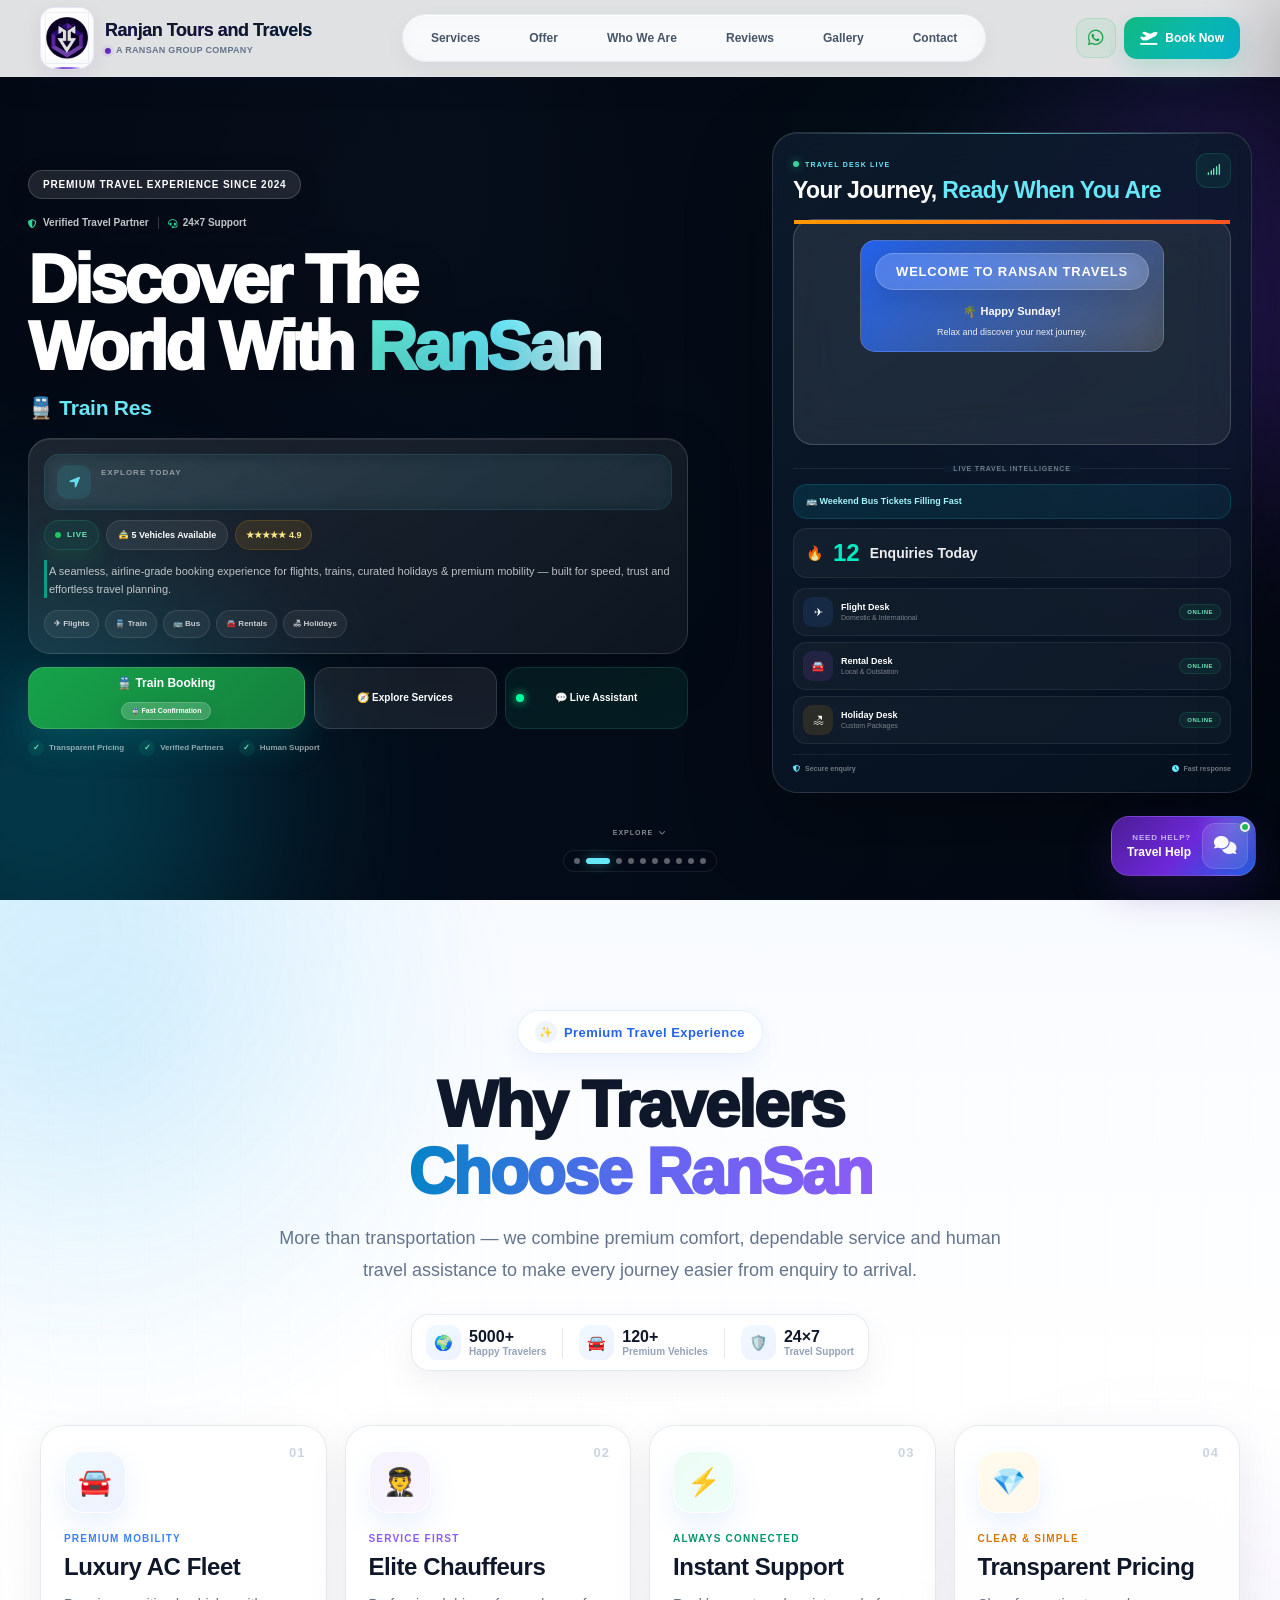
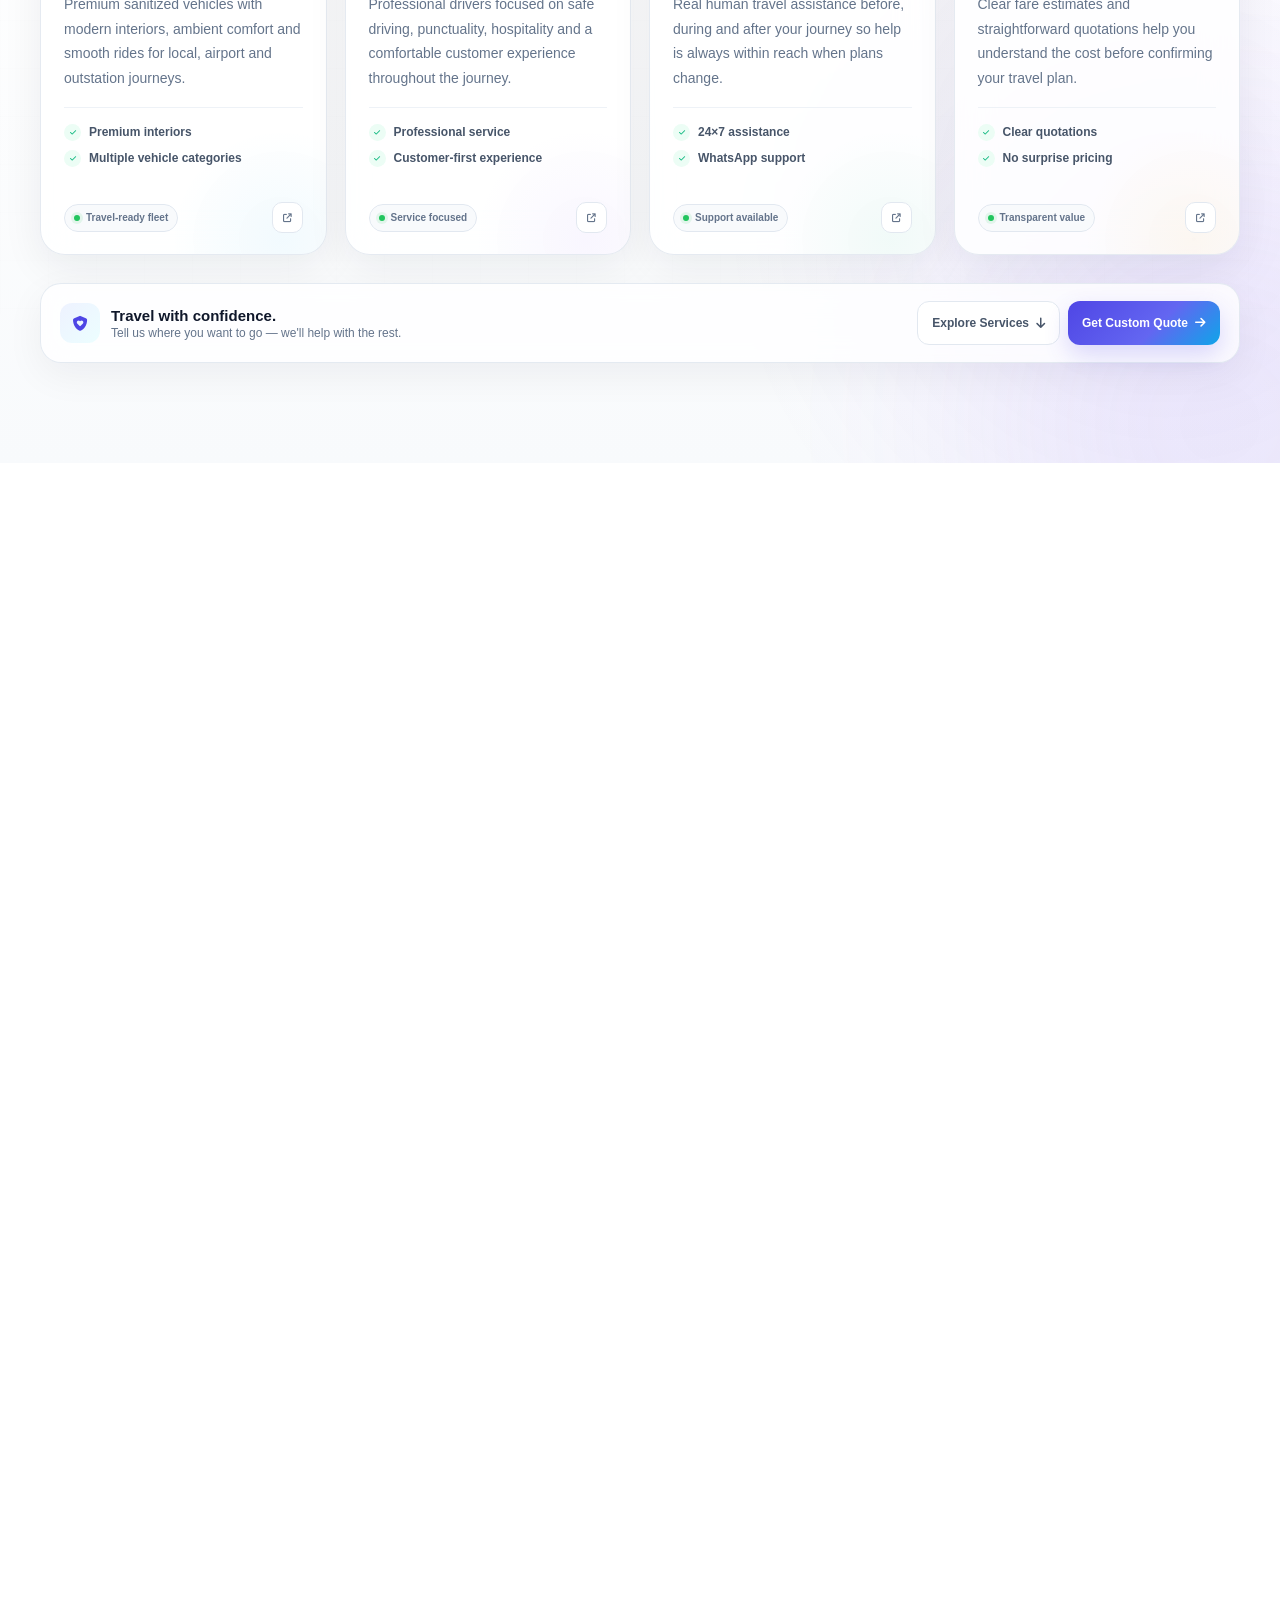
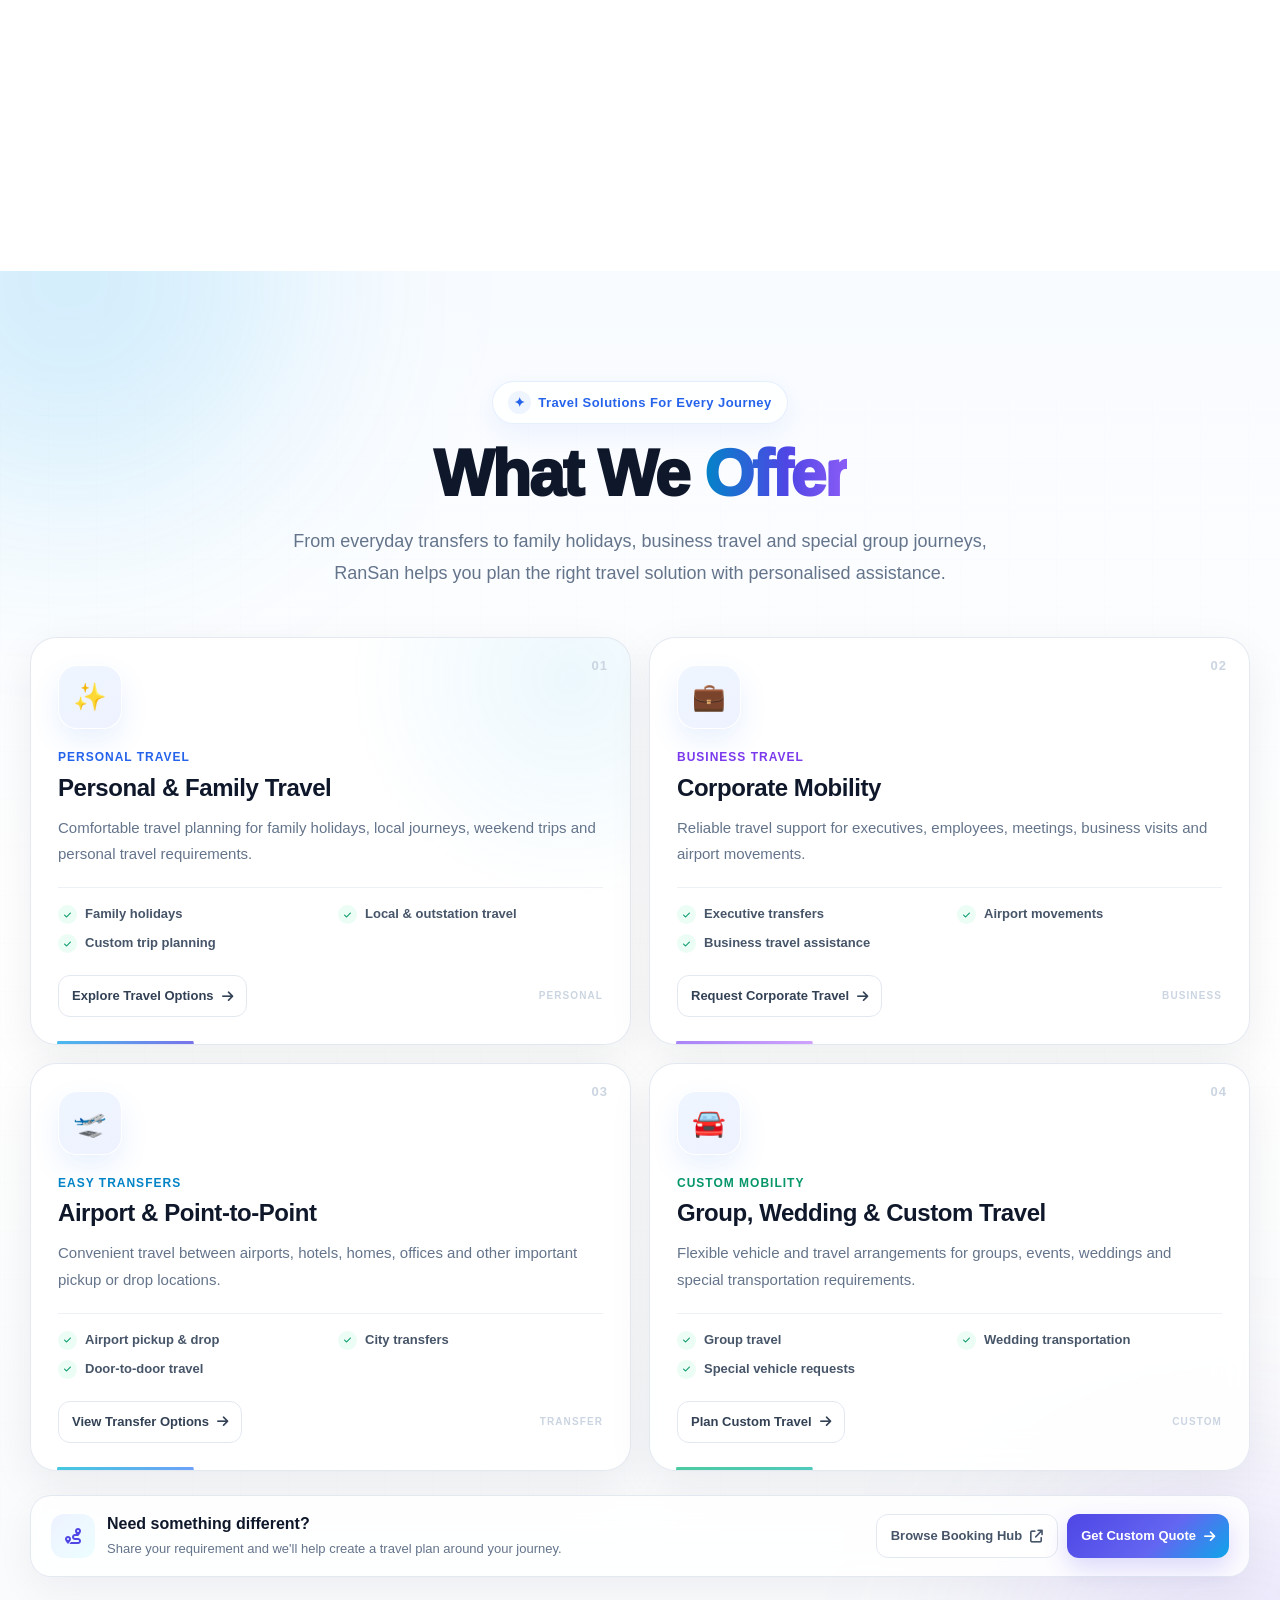
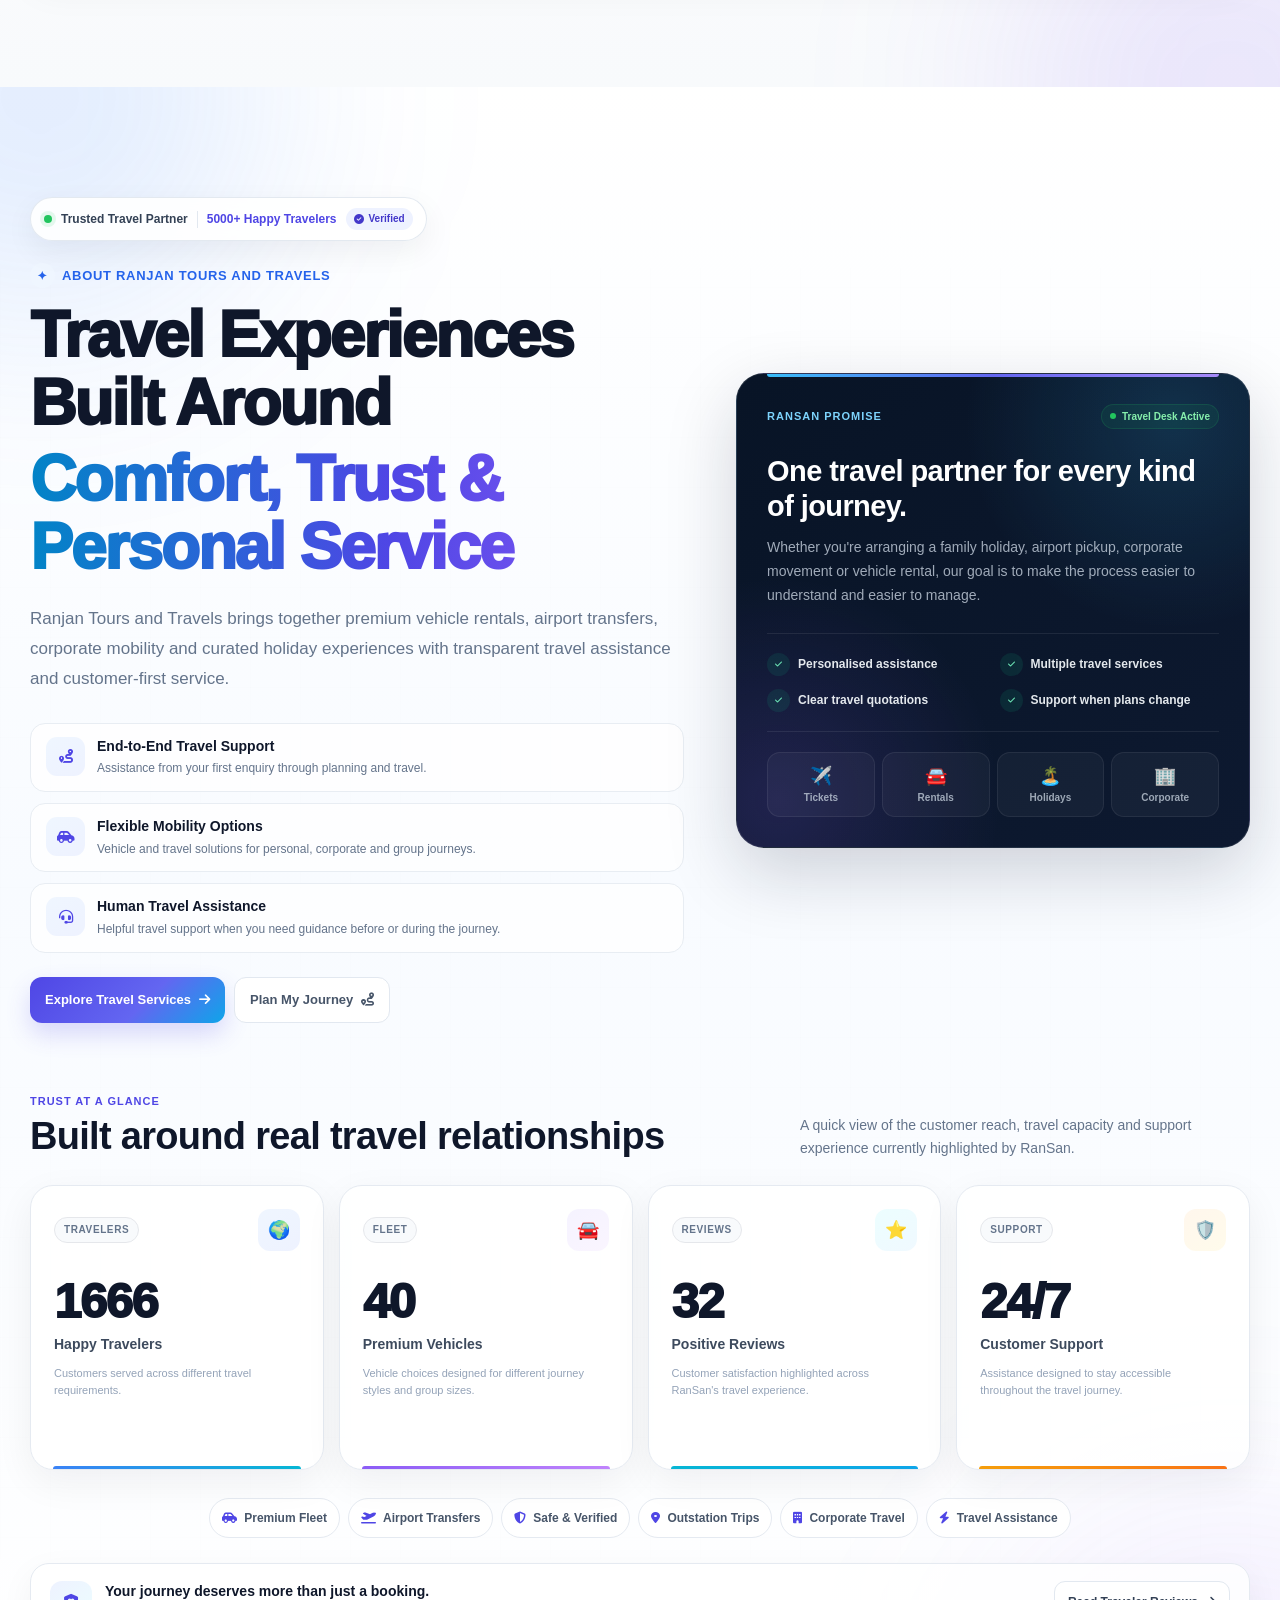
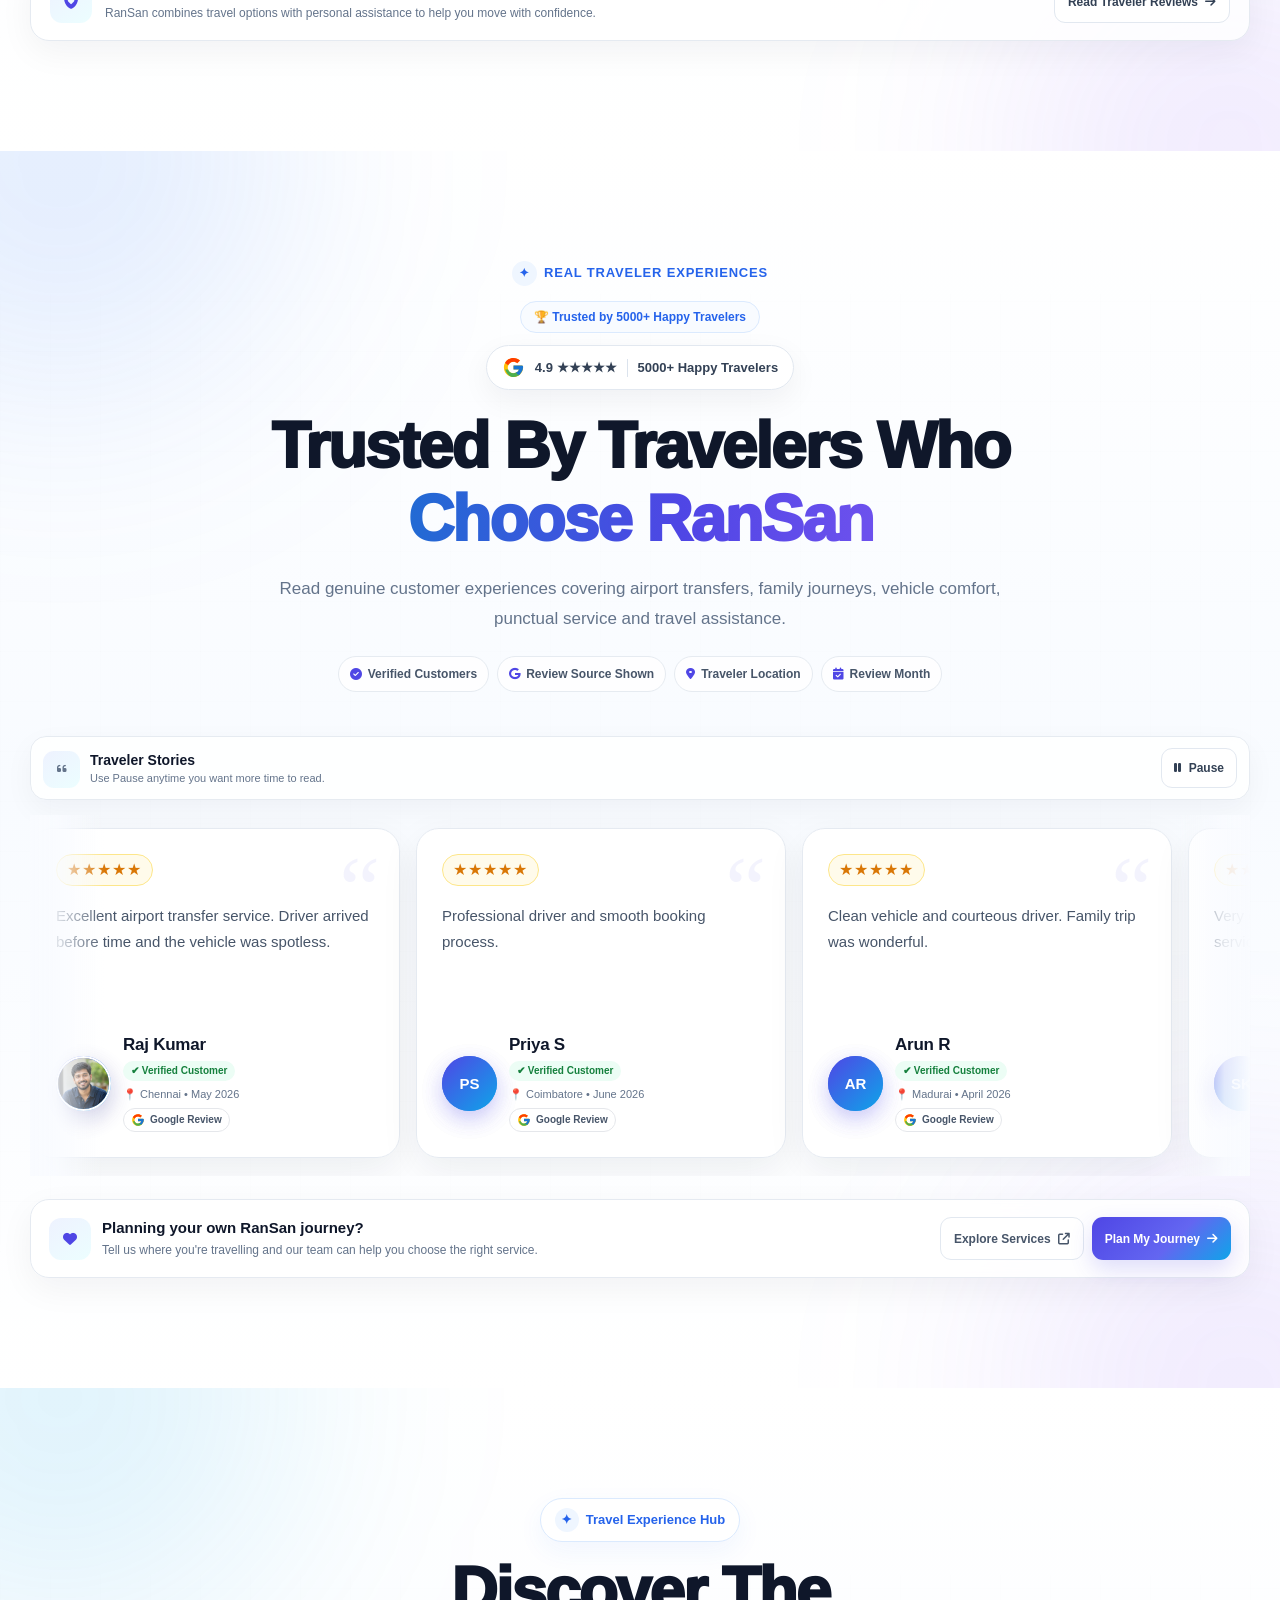
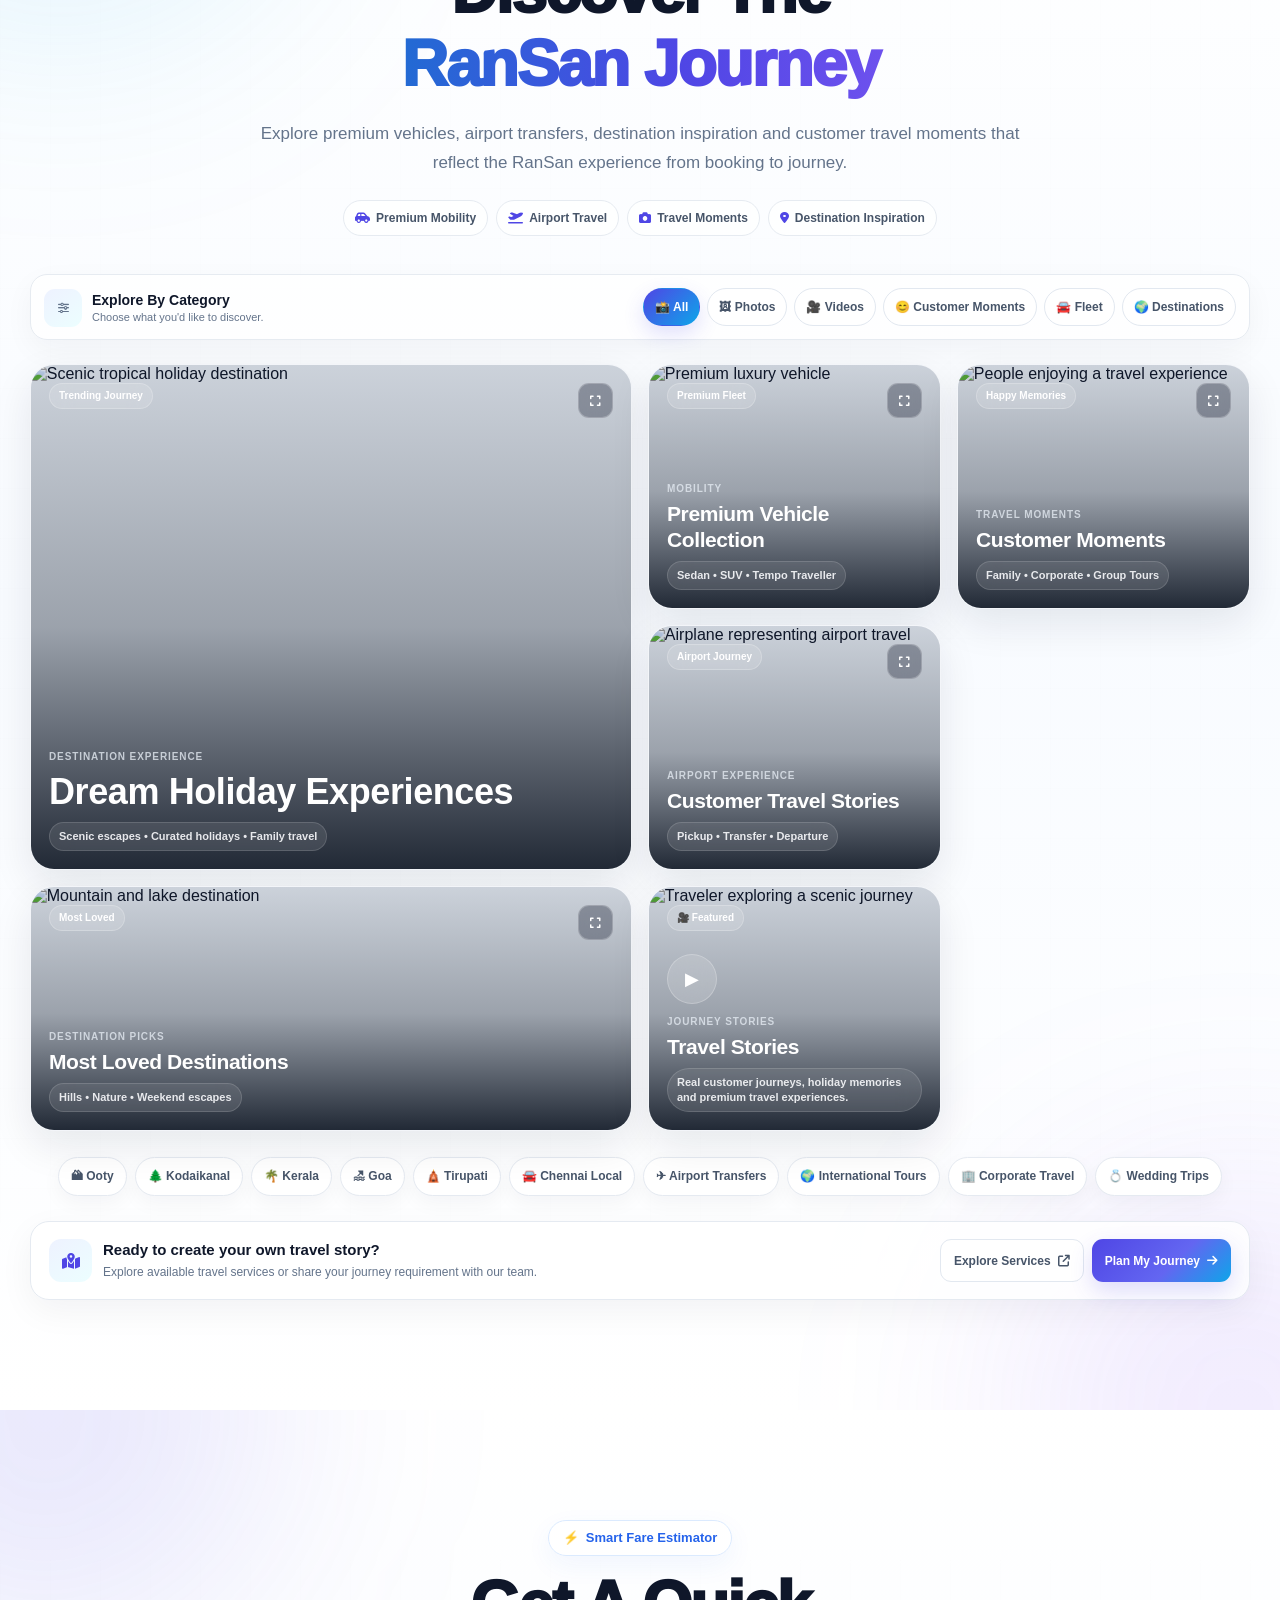
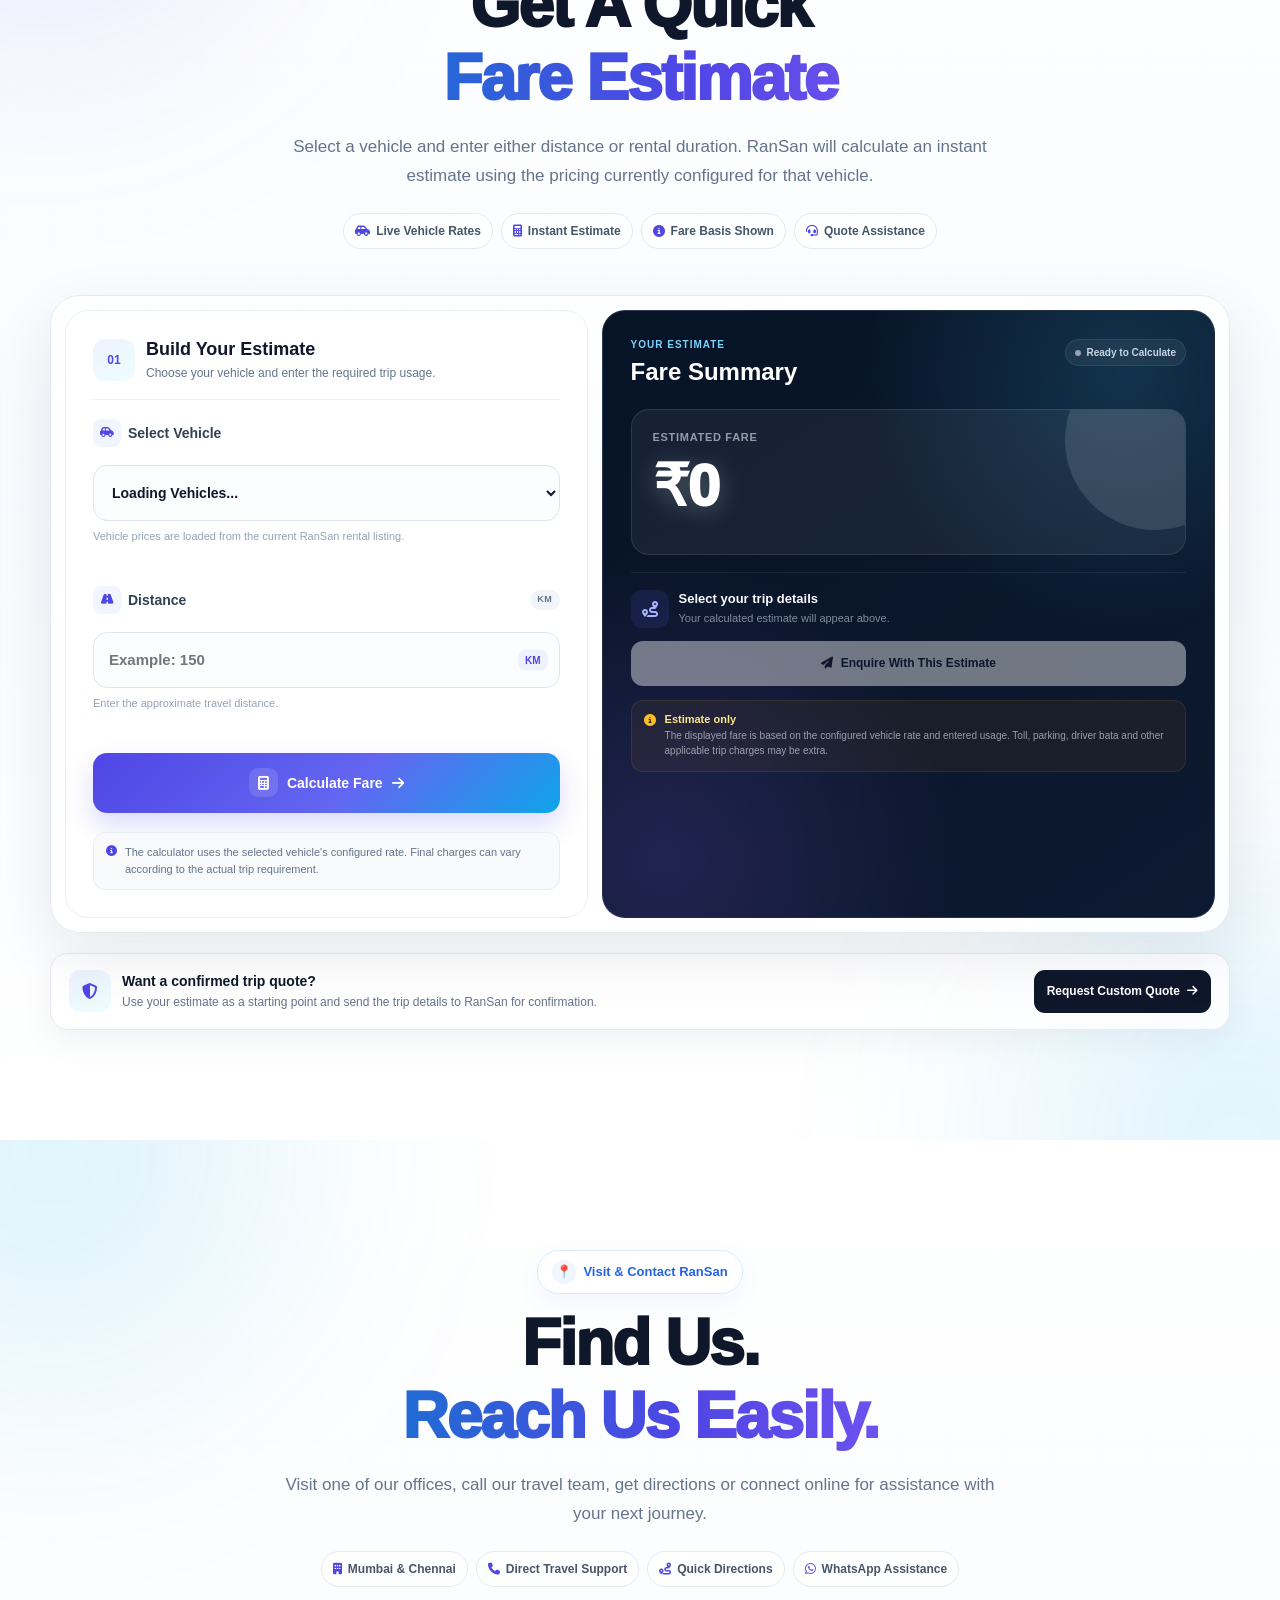
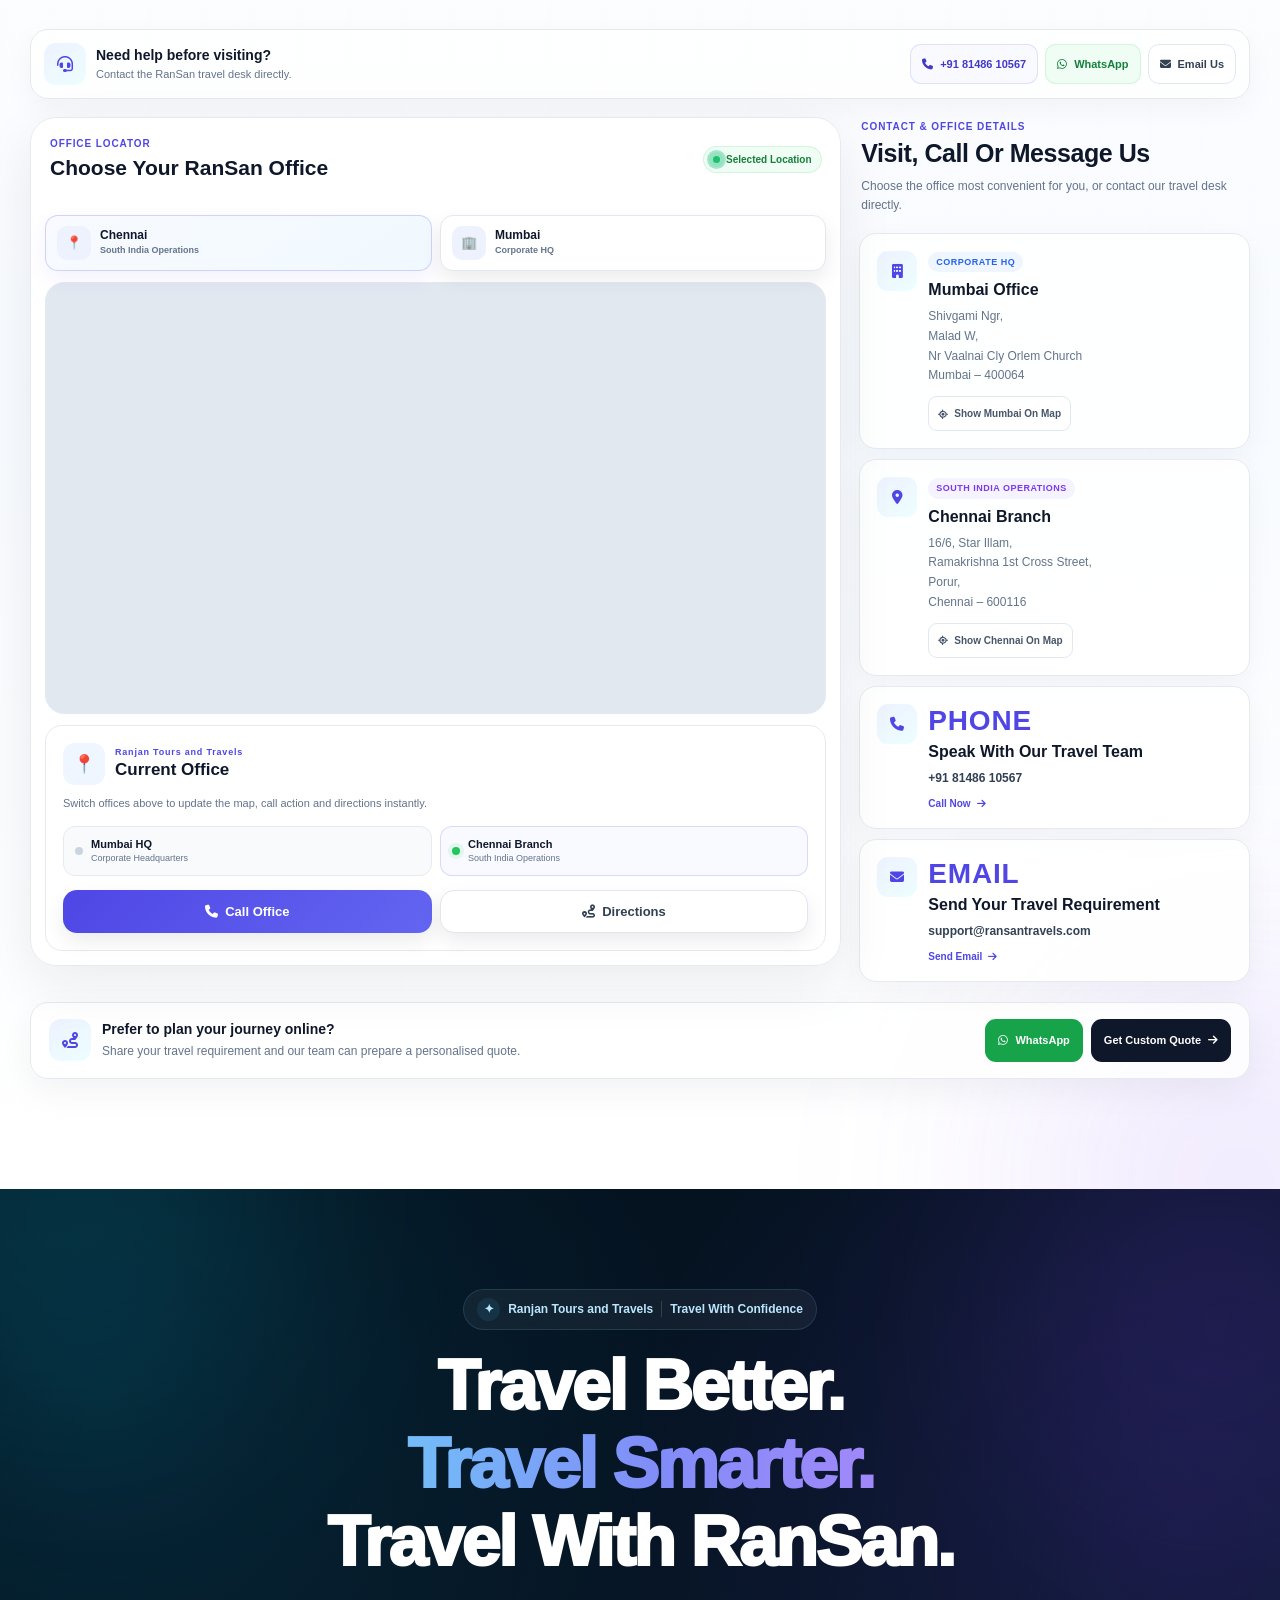
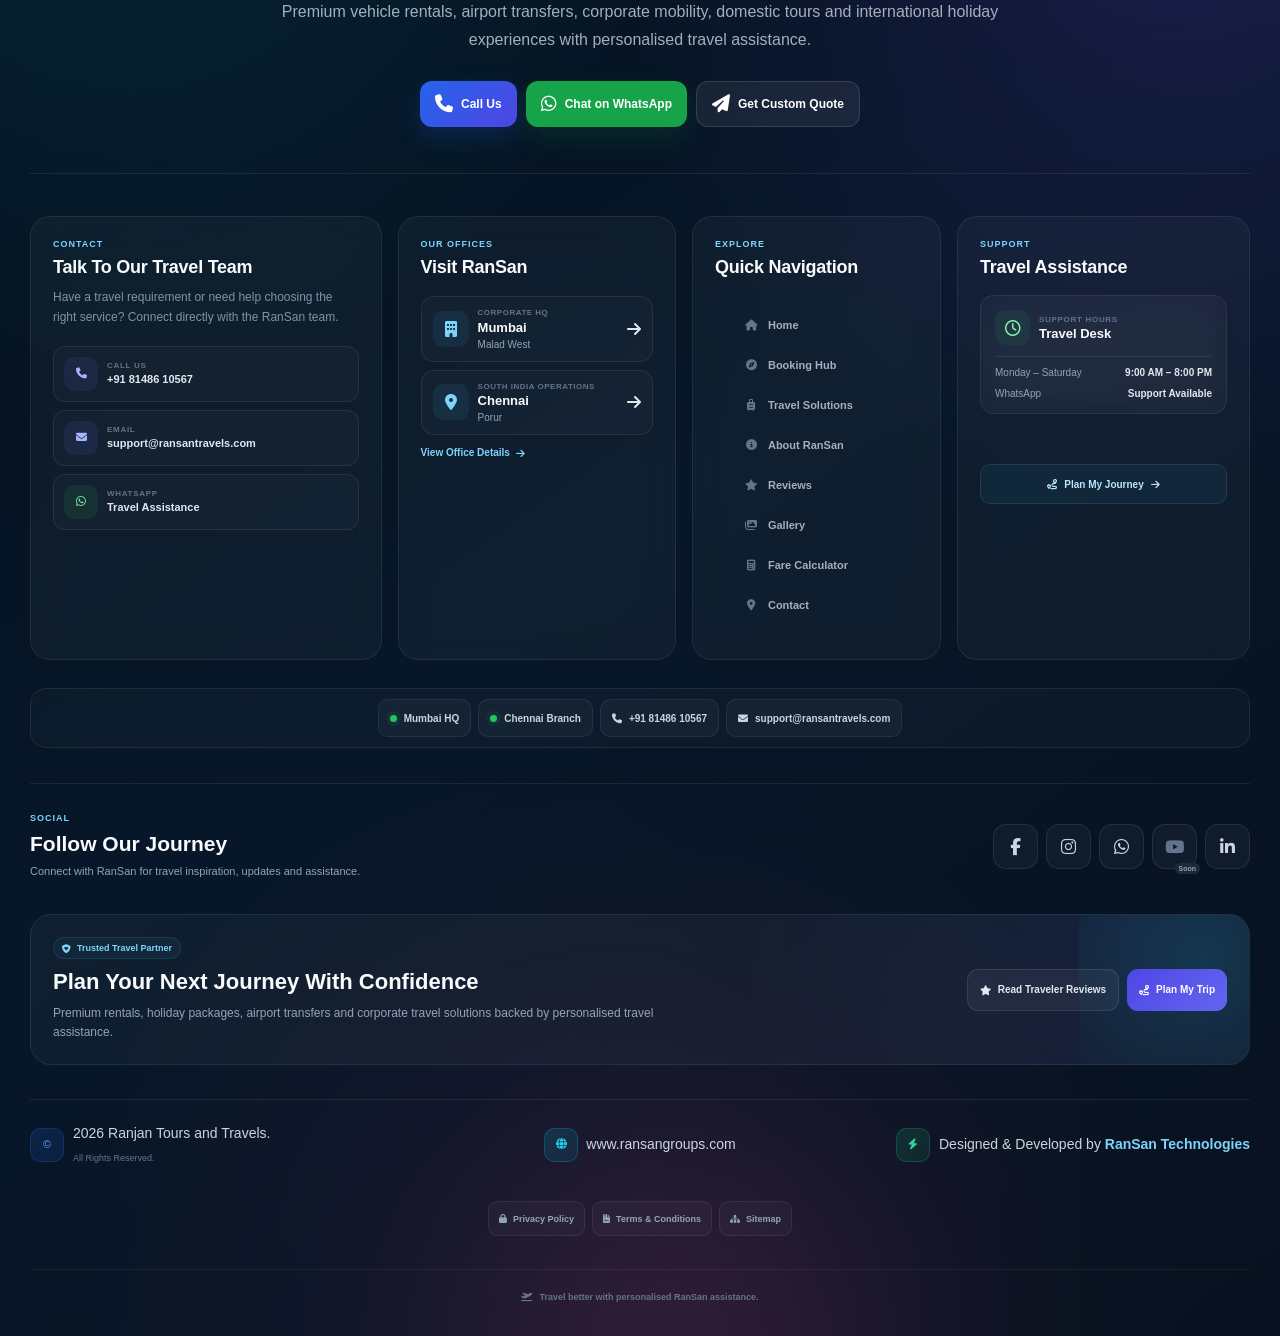
==== commit 84bee51b: "Update index.html" ====
--- a/index.html
+++ b/index.html
@@ -12,7 +12,7 @@
          SEO / SOCIAL
     ========================================== -->
 
-    <meta property="og:title" content="RanSan Travels">
+    <meta property="og:title" content="Ranjan Tours and Travels">
 
     <meta property="og:description" content="Premium Travel & Car Rental Solutions">
 
@@ -25,13 +25,13 @@
 
     <meta name="twitter:card" content="summary_large_image">
 
-    <meta name="twitter:title" content="RanSan Travels">
+    <meta name="twitter:title" content="Ranjan Tours and Travels">
 
     <meta name="twitter:description" content="Premium Travel Experiences">
 
 
     <title>
-        RanSan Travels
+        Ranjan Tours and Travels
     </title>
 
 
@@ -223,7 +223,7 @@
 
 <body>
     <!-- =====================================================
-     RANSAN TRAVELS
+     Ranjan Tours and Travels
      PREMIUM HEADER WITH OFFICIAL RANSAN GROUPS LOGO
 ====================================================== -->
 
@@ -236,7 +236,7 @@
              BRAND
         ================================================== -->
 
-            <a href="#home" class="logo rs-header-brand" aria-label="RanSan Travels Home">
+            <a href="#home" class="logo rs-header-brand" aria-label="Ranjan Tours and Travels Home">
 
 
                 <!-- =============================================
@@ -260,7 +260,7 @@
 
 
                     <strong>
-                        RanSan Travels
+                        Ranjan Tours and Travels
                     </strong>
 
 
@@ -328,7 +328,7 @@
 
                 <a class="rs-nav-whatsapp"
                     href="https://wa.me/918148610567?text=Hello%20RanSan%20Travels,%20I%20need%20travel%20assistance."
-                    target="_blank" rel="noopener noreferrer" aria-label="Chat with RanSan Travels on WhatsApp"
+                    target="_blank" rel="noopener noreferrer" aria-label="Chat with Ranjan Tours and Travels on WhatsApp"
                     title="WhatsApp">
 
                     <i class="fa-brands fa-whatsapp"></i>
@@ -407,7 +407,7 @@
 
 
                             <strong>
-                                RanSan Travels
+                                Ranjan Tours and Travels
                             </strong>
 
 
@@ -777,7 +777,7 @@
                     <div class="hero-badge luxury">
 
                         <span id="badgeText">
-                            Welcome to RanSan Travels
+                            Welcome to Ranjan Tours and Travels
                         </span>
 
                     </div>
@@ -4217,7 +4217,7 @@
                             ✦
                         </span>
 
-                        About RanSan Travels
+                        About Ranjan Tours and Travels
 
                     </span>
 
@@ -4241,7 +4241,7 @@
 
                     <p class="rs-about-sub">
 
-                        RanSan Travels brings together premium vehicle
+                        Ranjan Tours and Travels brings together premium vehicle
                         rentals, airport transfers, corporate mobility
                         and curated holiday experiences with transparent
                         travel assistance and customer-first service.
@@ -6720,9 +6720,10 @@
                     <div class="rs-map-frame">
 
 
-                        <iframe id="officeMap" loading="lazy" title="RanSan Travels office location map"
+                        <iframe id="officeMap" loading="lazy" title="Ranjan Tours and Travels office location map"
                             src="https://www.google.com/maps?q=16/6+Star+Illam+Ramakrishna+1st+Cross+Street+Porur+Chennai+600116&output=embed">
                         </iframe>
+
 
                     </div>
 
@@ -6748,7 +6749,7 @@
                             <div>
 
                                 <span>
-                                    RANSAN TRAVELS
+                                    Ranjan Tours and Travels
                                 </span>
 
                                 <h4>
@@ -6923,10 +6924,10 @@
 
                             <p>
 
-                                Shop No 1,<br>
-                                Shivagami Nagar,<br>
-                                Valanai Colony,<br>
-                                Orlem, Malad West,<br>
+
+                                Shivgami Ngr,<br>
+                                Malad W,<br>
+                                Nr Vaalnai Cly Orlem Church<br>
                                 Mumbai – 400064
 
                             </p>
@@ -7165,7 +7166,7 @@
 
 
     <!-- =====================================================
-     RANSAN TRAVELS
+     Ranjan Tours and Travels
      PREMIUM FOOTER 2026
 ====================================================== -->
 
@@ -7202,7 +7203,7 @@
                             ✦
                         </span>
 
-                        RanSan Travels
+                        Ranjan Tours and Travels
 
                         <span class="rs-footer-modern-badge-divider"></span>
 
@@ -7946,7 +7947,7 @@
 
                     <span>
 
-                        2026 RanSan Travels.<br>
+                        2026 Ranjan Tours and Travels.<br>
 
                         <small>
                             All Rights Reserved.
@@ -8099,7 +8100,7 @@
 
 
     <script>
-        function fillType(v) { serviceType.value = v; document.getElementById('book').scrollIntoView({ behavior: 'smooth' }) } function calcFare() { let km = +document.getElementById('km').value || 0; let rate = +document.getElementById('vehicle').value; let total = km * rate; fareResult.innerText = 'Estimated Fare: ₹' + total.toLocaleString() } function sendWA(e) { e.preventDefault(); const msg = `Hello RanSan Travels,%0AService: ${serviceType.value}%0AName: ${name.value}%0APhone: ${phone.value}%0AFrom: ${from.value}%0ATo: ${to.value}%0ADate: ${date.value}`; window.open('https://wa.me/919999999999?text=' + msg, '_blank') }
+        function fillType(v) { serviceType.value = v; document.getElementById('book').scrollIntoView({ behavior: 'smooth' }) } function calcFare() { let km = +document.getElementById('km').value || 0; let rate = +document.getElementById('vehicle').value; let total = km * rate; fareResult.innerText = 'Estimated Fare: ₹' + total.toLocaleString() } function sendWA(e) { e.preventDefault(); const msg = `Hello Ranjan Tours and Travels,%0AService: ${serviceType.value}%0AName: ${name.value}%0APhone: ${phone.value}%0AFrom: ${from.value}%0ATo: ${to.value}%0ADate: ${date.value}`; window.open('https://wa.me/919999999999?text=' + msg, '_blank') }
 
     </script>
 
@@ -8723,7 +8724,7 @@
 
                 <p>
 
-                    Thank you for choosing RanSan Travels.
+                    Thank you for choosing Ranjan Tours and Travels.
 
                     Our travel expert will contact you shortly.
 
@@ -8758,7 +8759,7 @@
     <!-- Floating Travel Assistant -->
 
     <!-- =====================================================
-     RANSAN TRAVELS
+     Ranjan Tours and Travels
      MODERN FLOATING TRAVEL ASSISTANT
 ====================================================== -->
 
@@ -9532,7 +9533,7 @@
 "@context":"https://schema.org",
 "@type":"TravelAgency",
 
-"name":"RanSan Travels",
+"name":"Ranjan Tours and Travels",
 
 "url":"https://travels.ransangroups.com",
 
@@ -9579,13 +9580,13 @@
 
 "@type":"Question",
 
-"name":"What travel services does RanSan Travels offer?",
+"name":"What travel services does Ranjan Tours and Travels offer?",
 
 "acceptedAnswer":{
 
 "@type":"Answer",
 
-"text":"RanSan Travels offers domestic and international tour packages, car rentals, airport transfers, air ticket booking, train reservations and bus ticket services."
+"text":"Ranjan Tours and Travels offers domestic and international tour packages, car rentals, airport transfers, air ticket booking, train reservations and bus ticket services."
 
 }
 
@@ -9601,7 +9602,7 @@
 
 "@type":"Answer",
 
-"text":"Yes. RanSan Travels provides reliable airport pickup and drop services for individuals, families and corporate travellers."
+"text":"Yes. Ranjan Tours and Travels provides reliable airport pickup and drop services for individuals, families and corporate travellers."
 
 }
 
@@ -9665,7 +9666,7 @@
 
 "@type":"Answer",
 
-"text":"RanSan Travels operates through its Mumbai Headquarters and Chennai Branch to serve travellers across India."
+"text":"Ranjan Tours and Travels operates through its Mumbai Headquarters and Chennai Branch to serve travellers across India."
 
 }
 
@@ -9679,4 +9680,4 @@
 
 </body>
 
-</html>+</html>
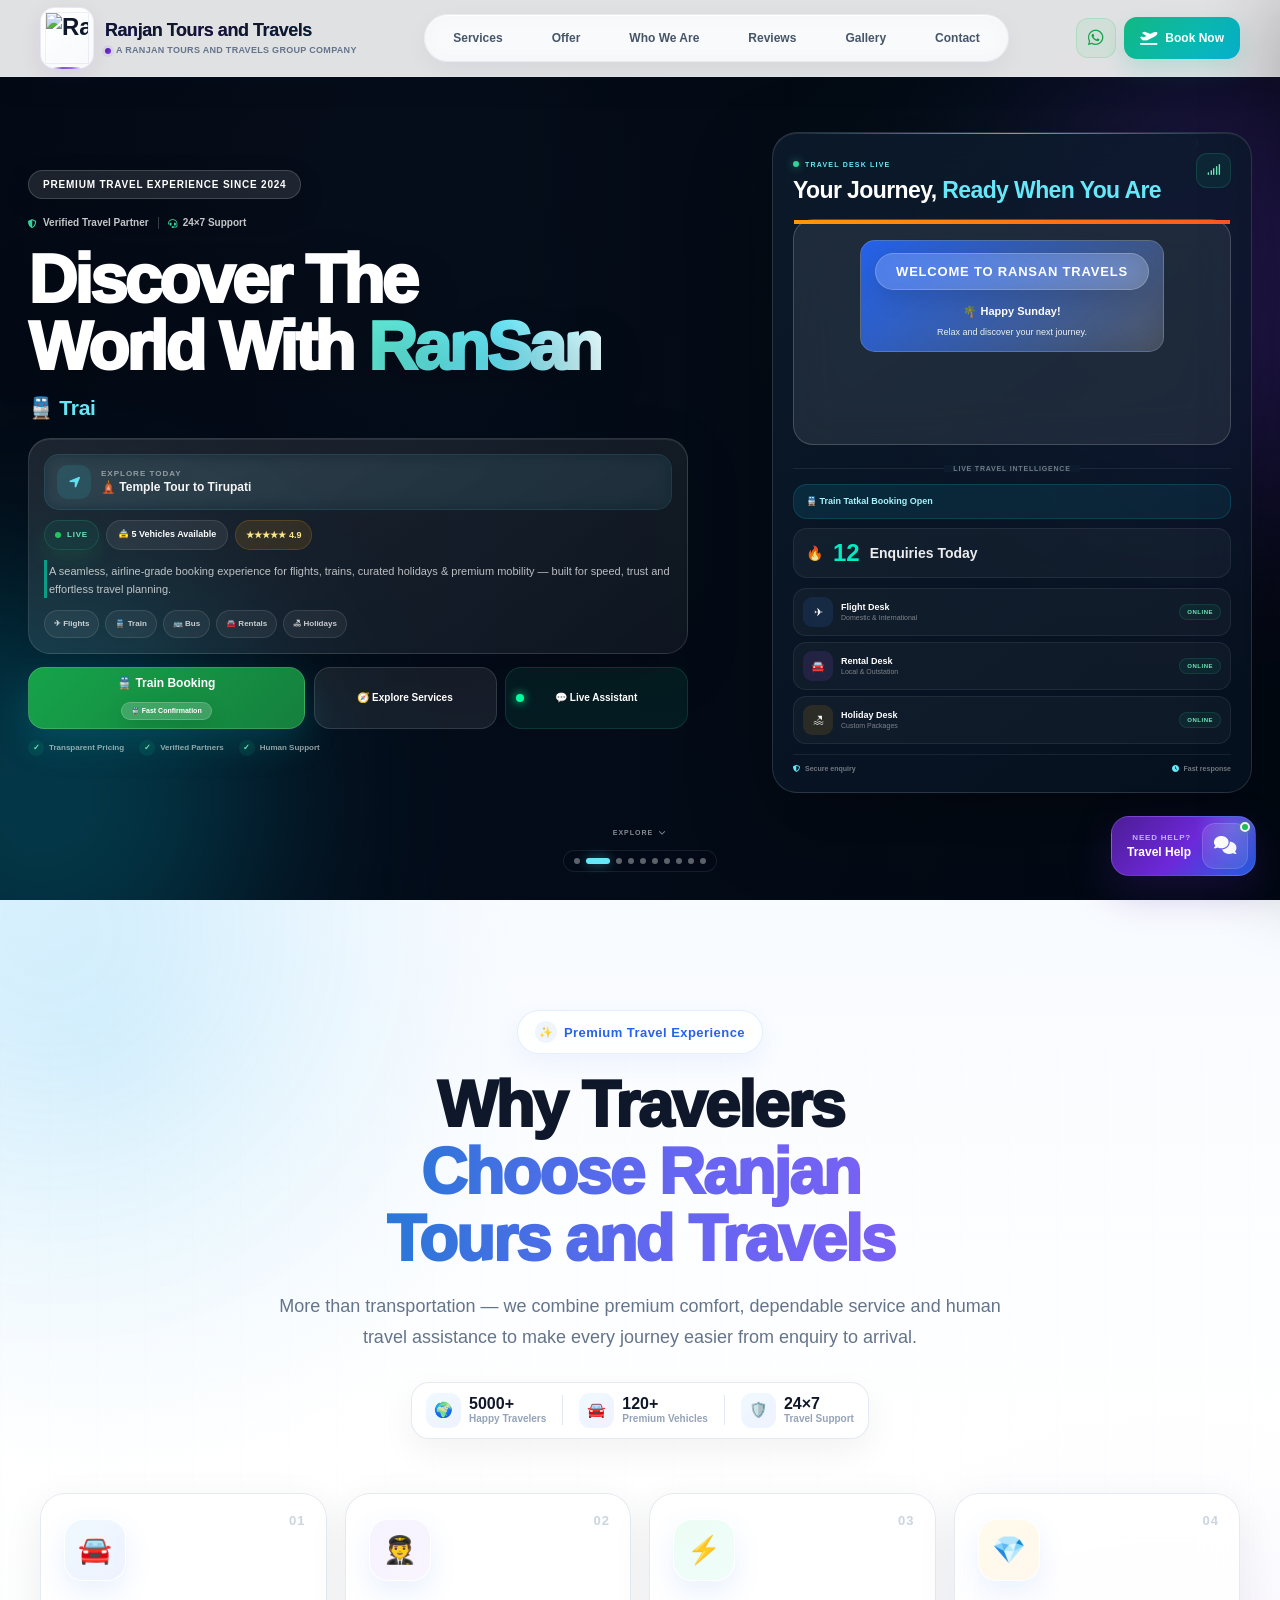
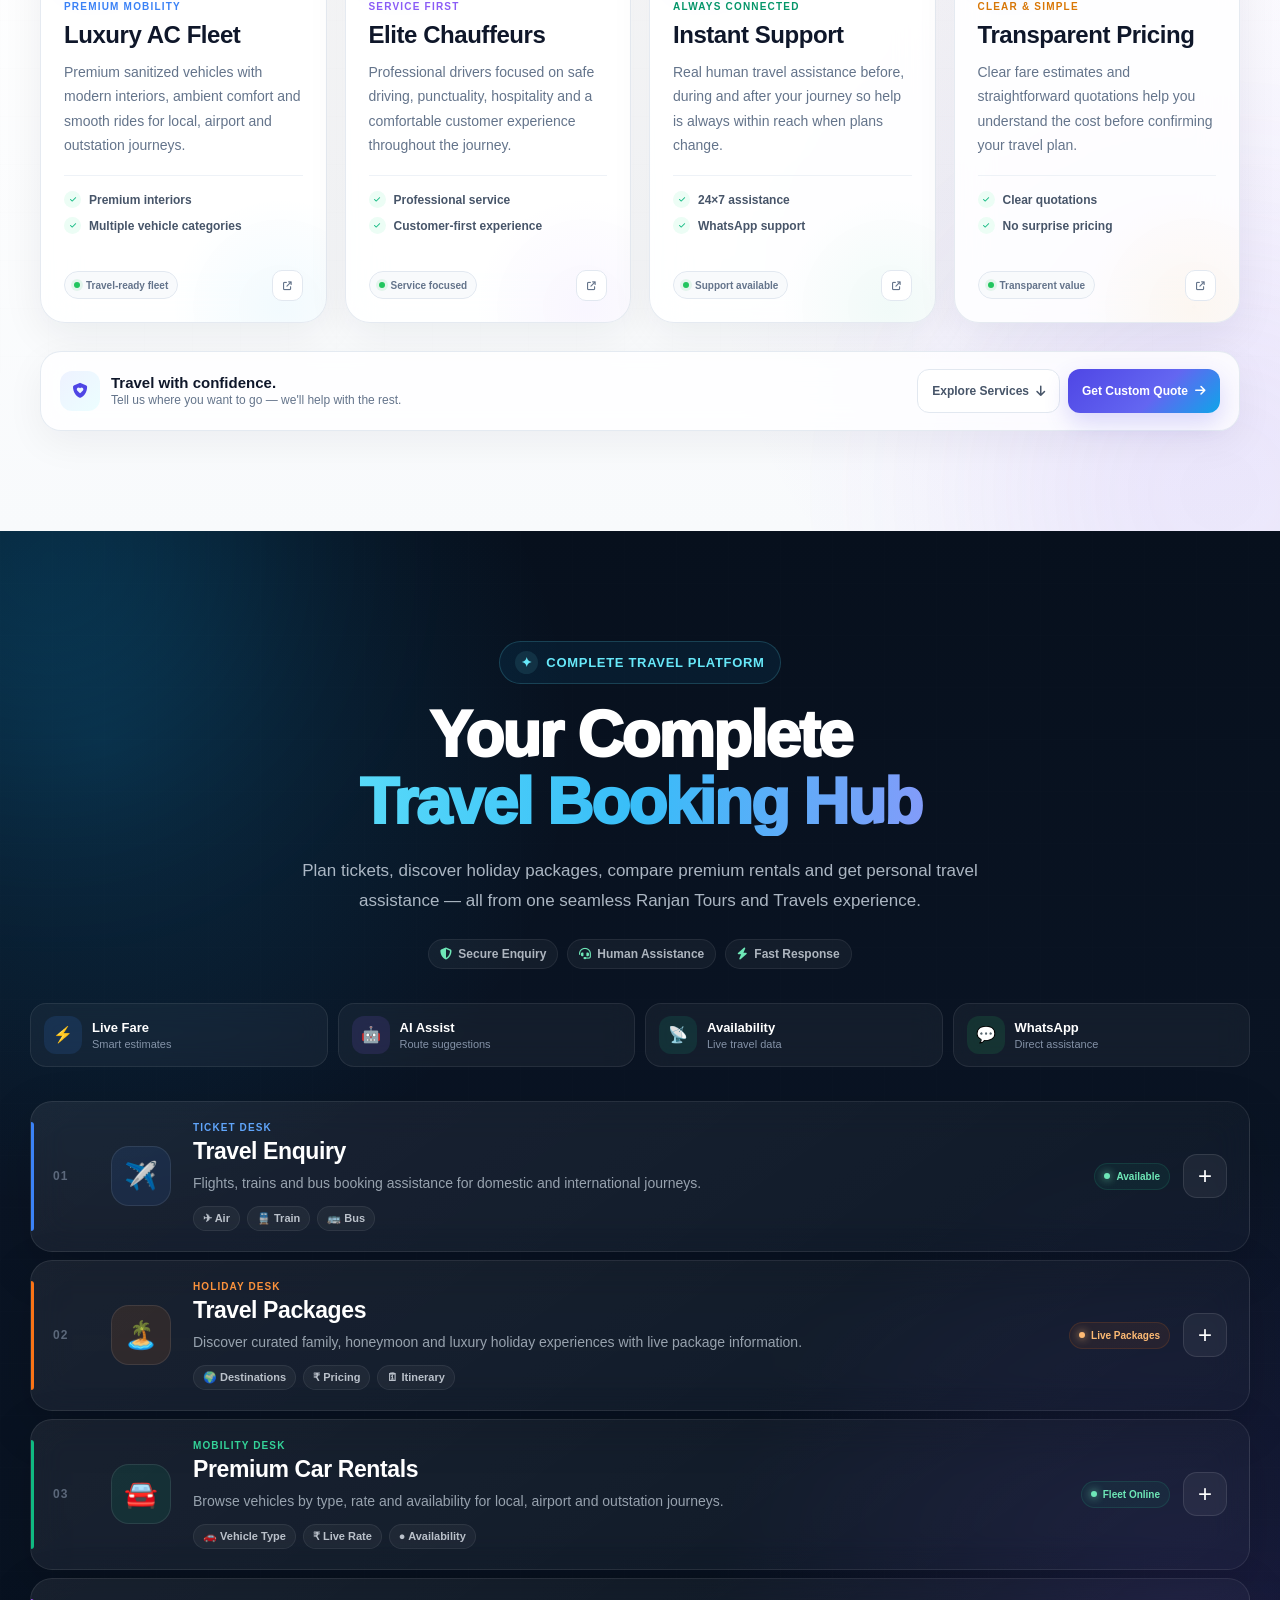
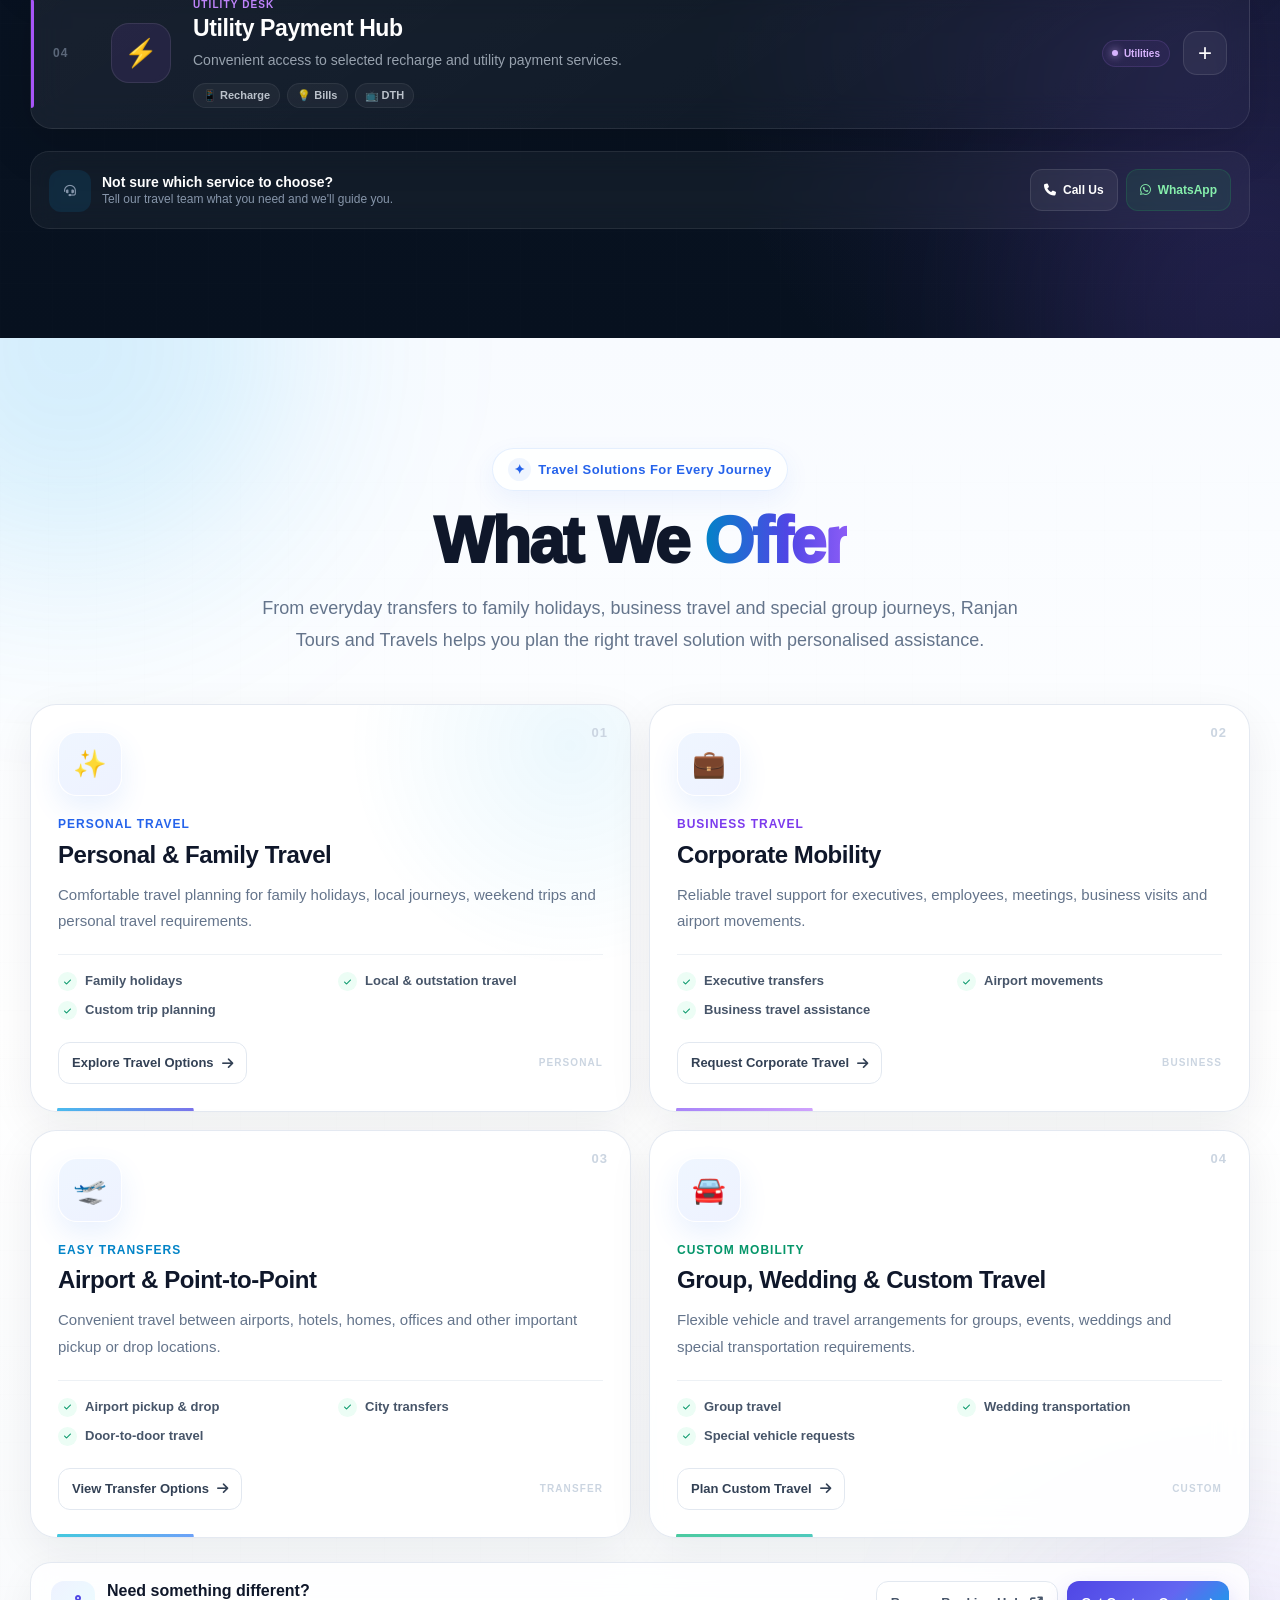
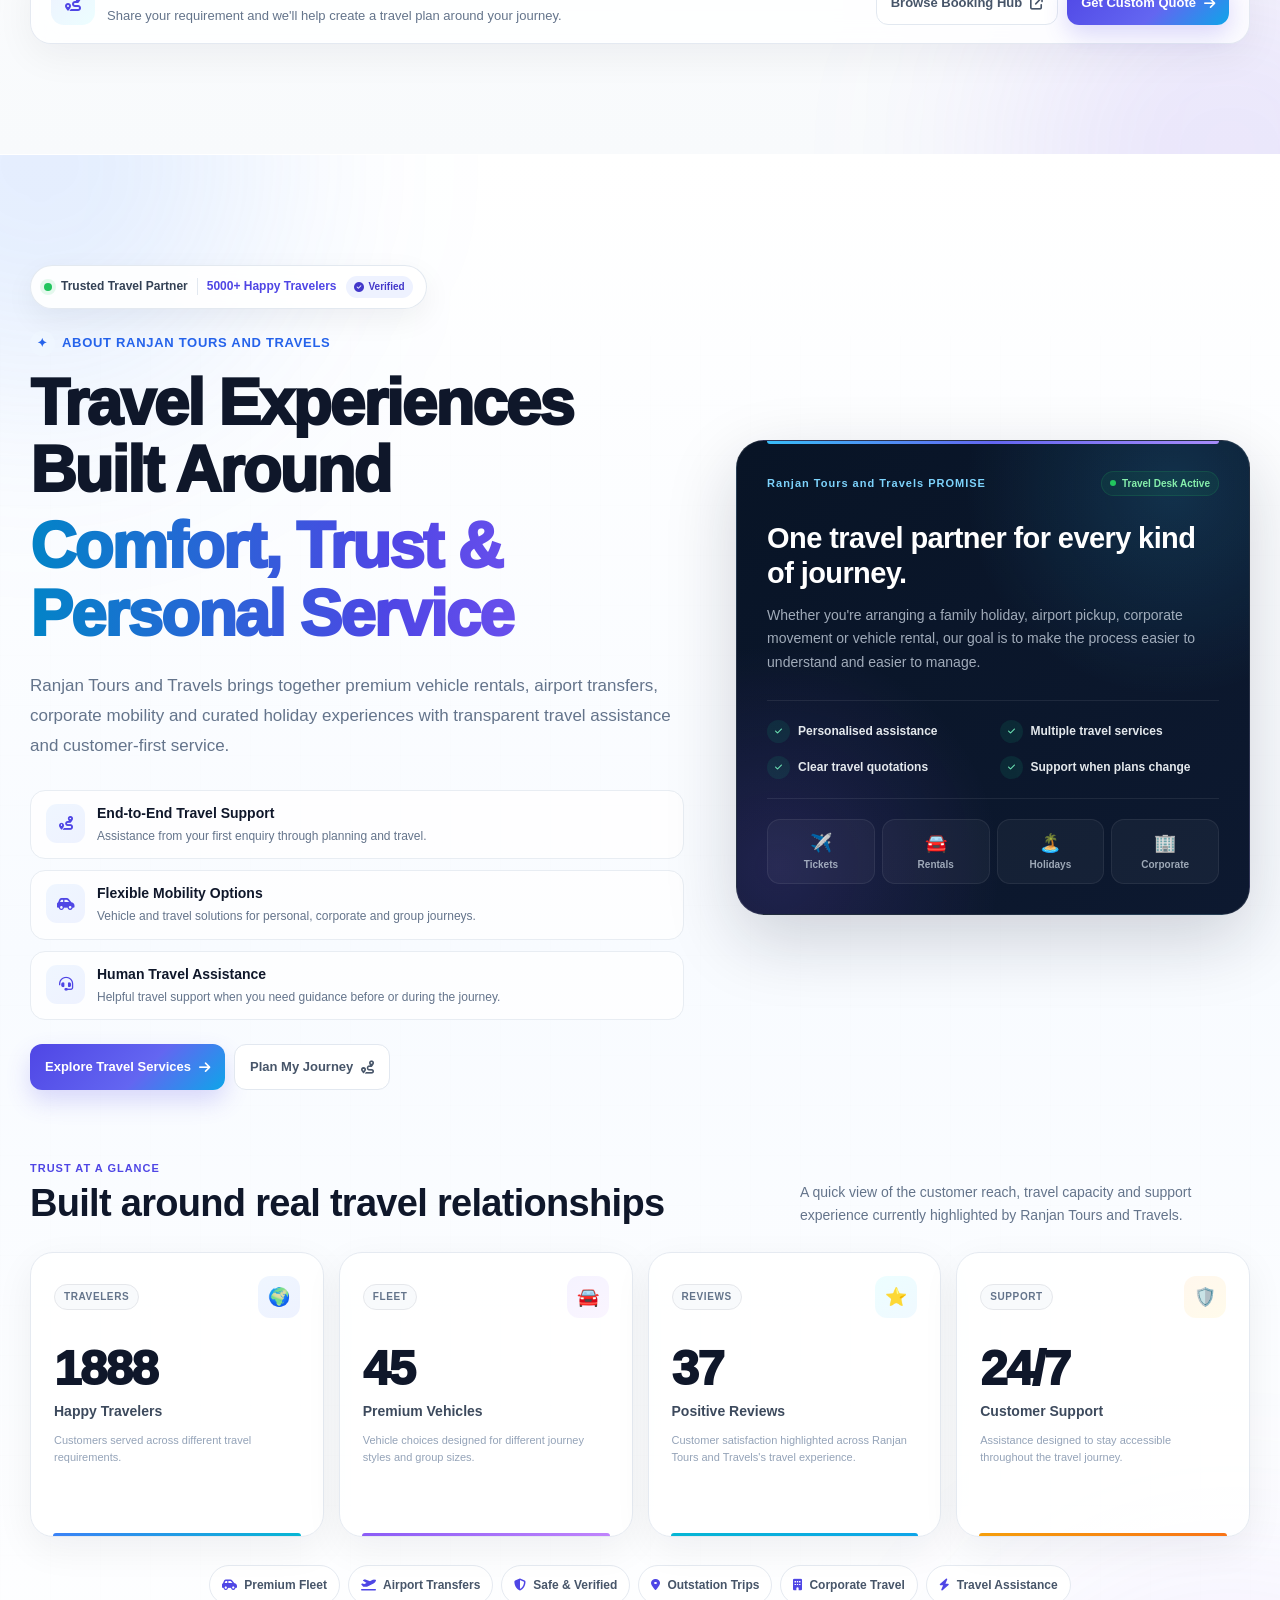
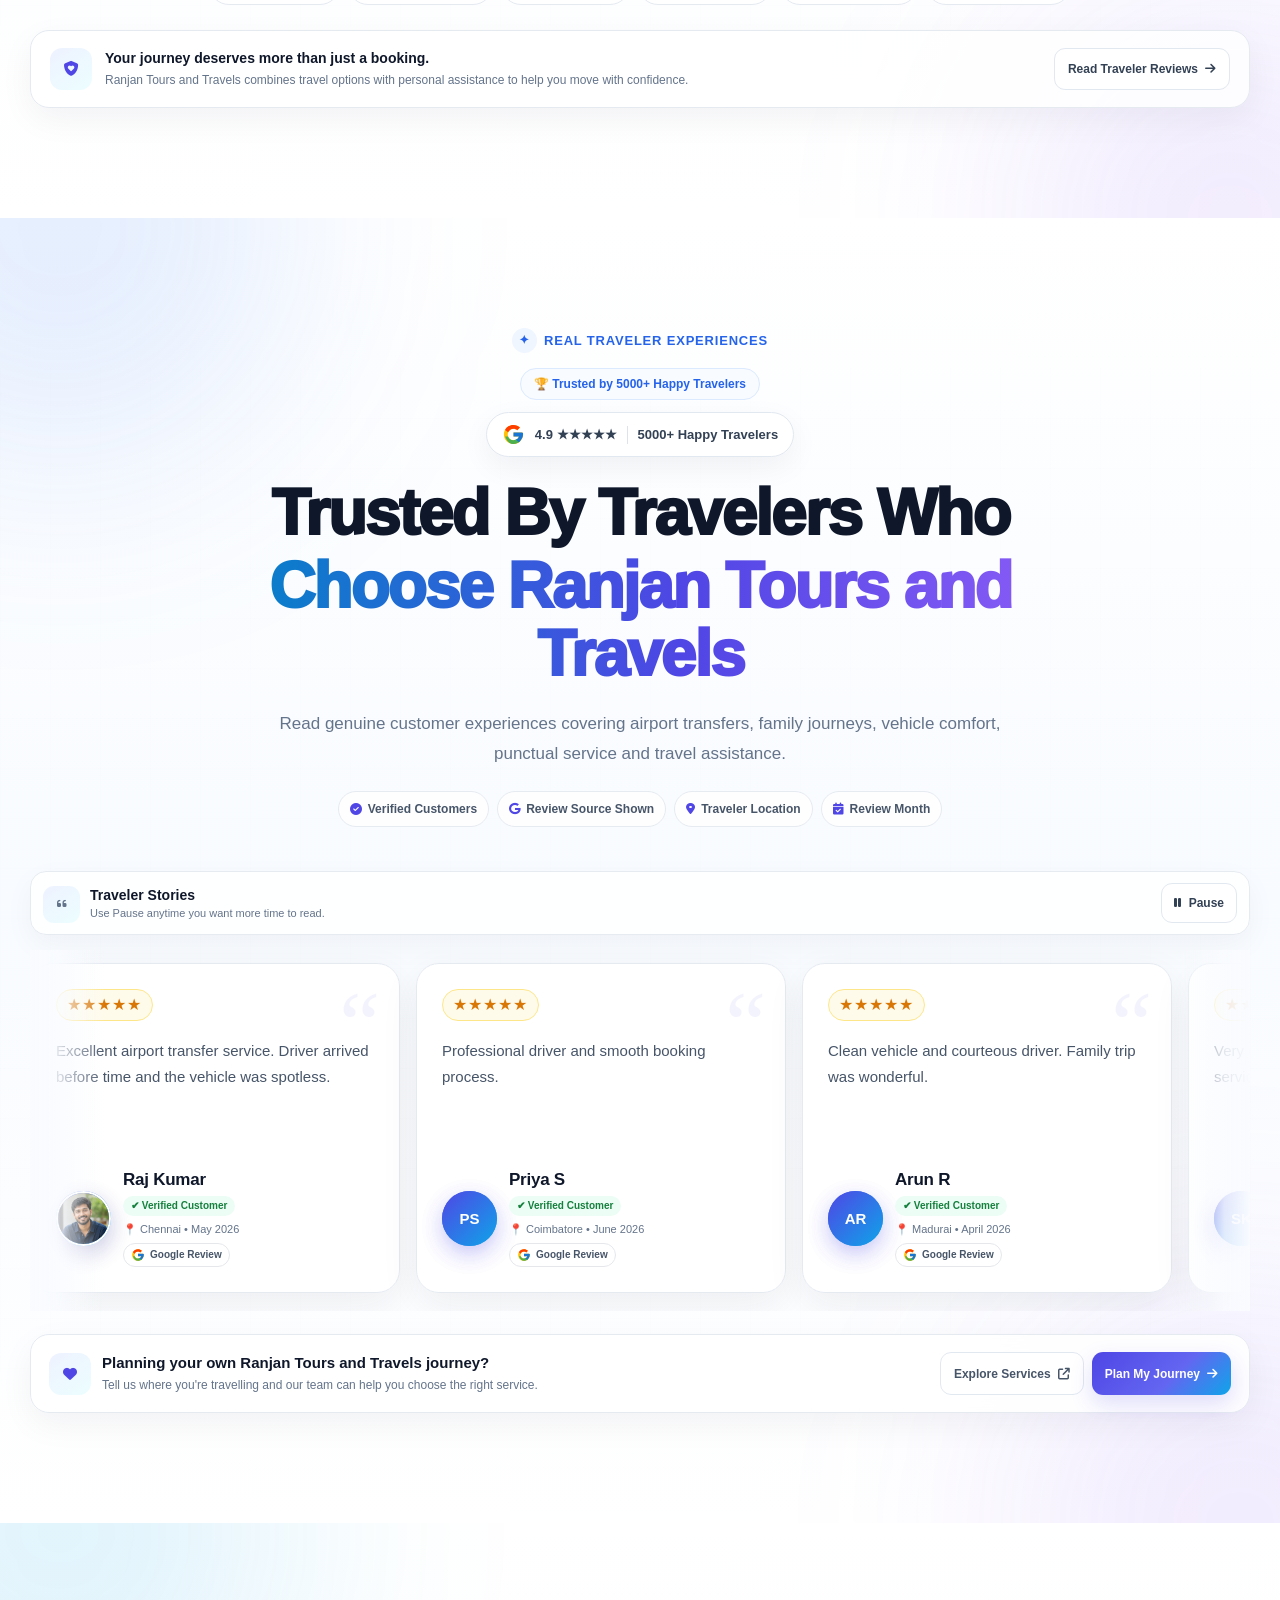
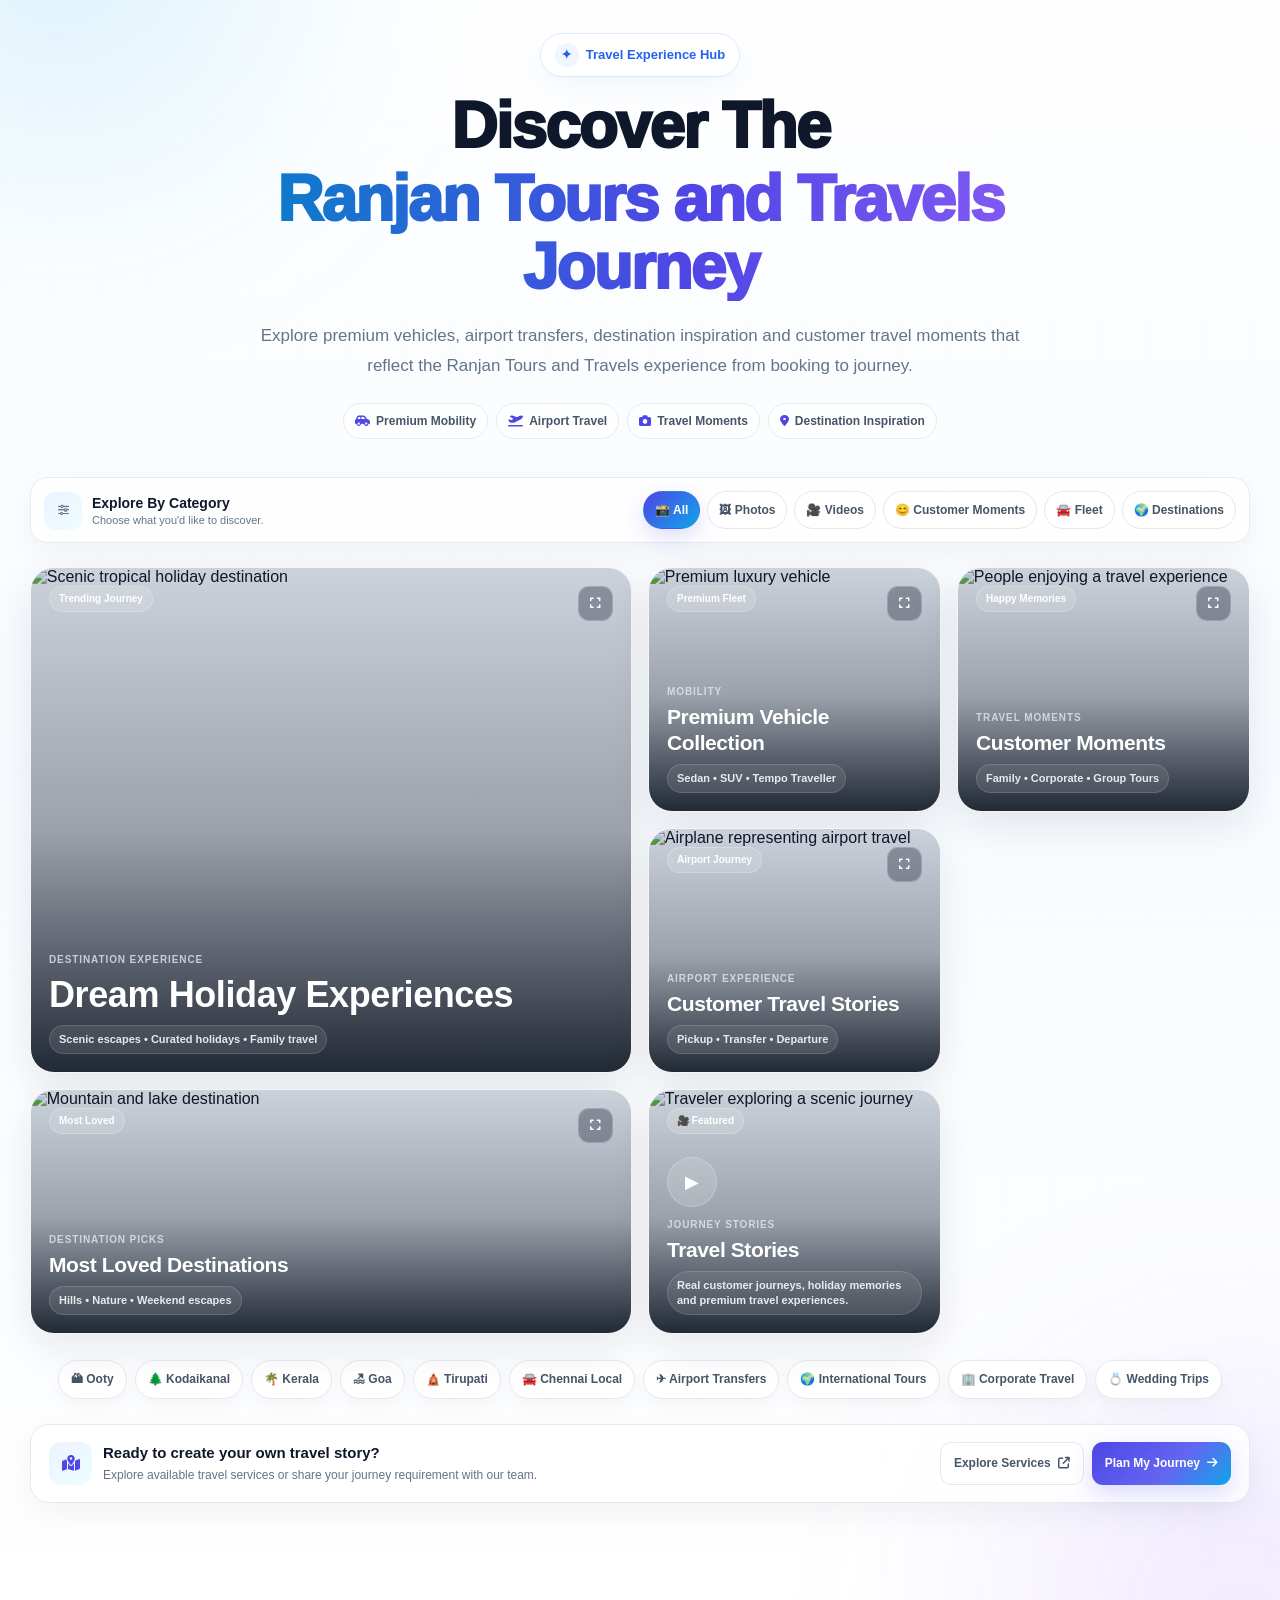
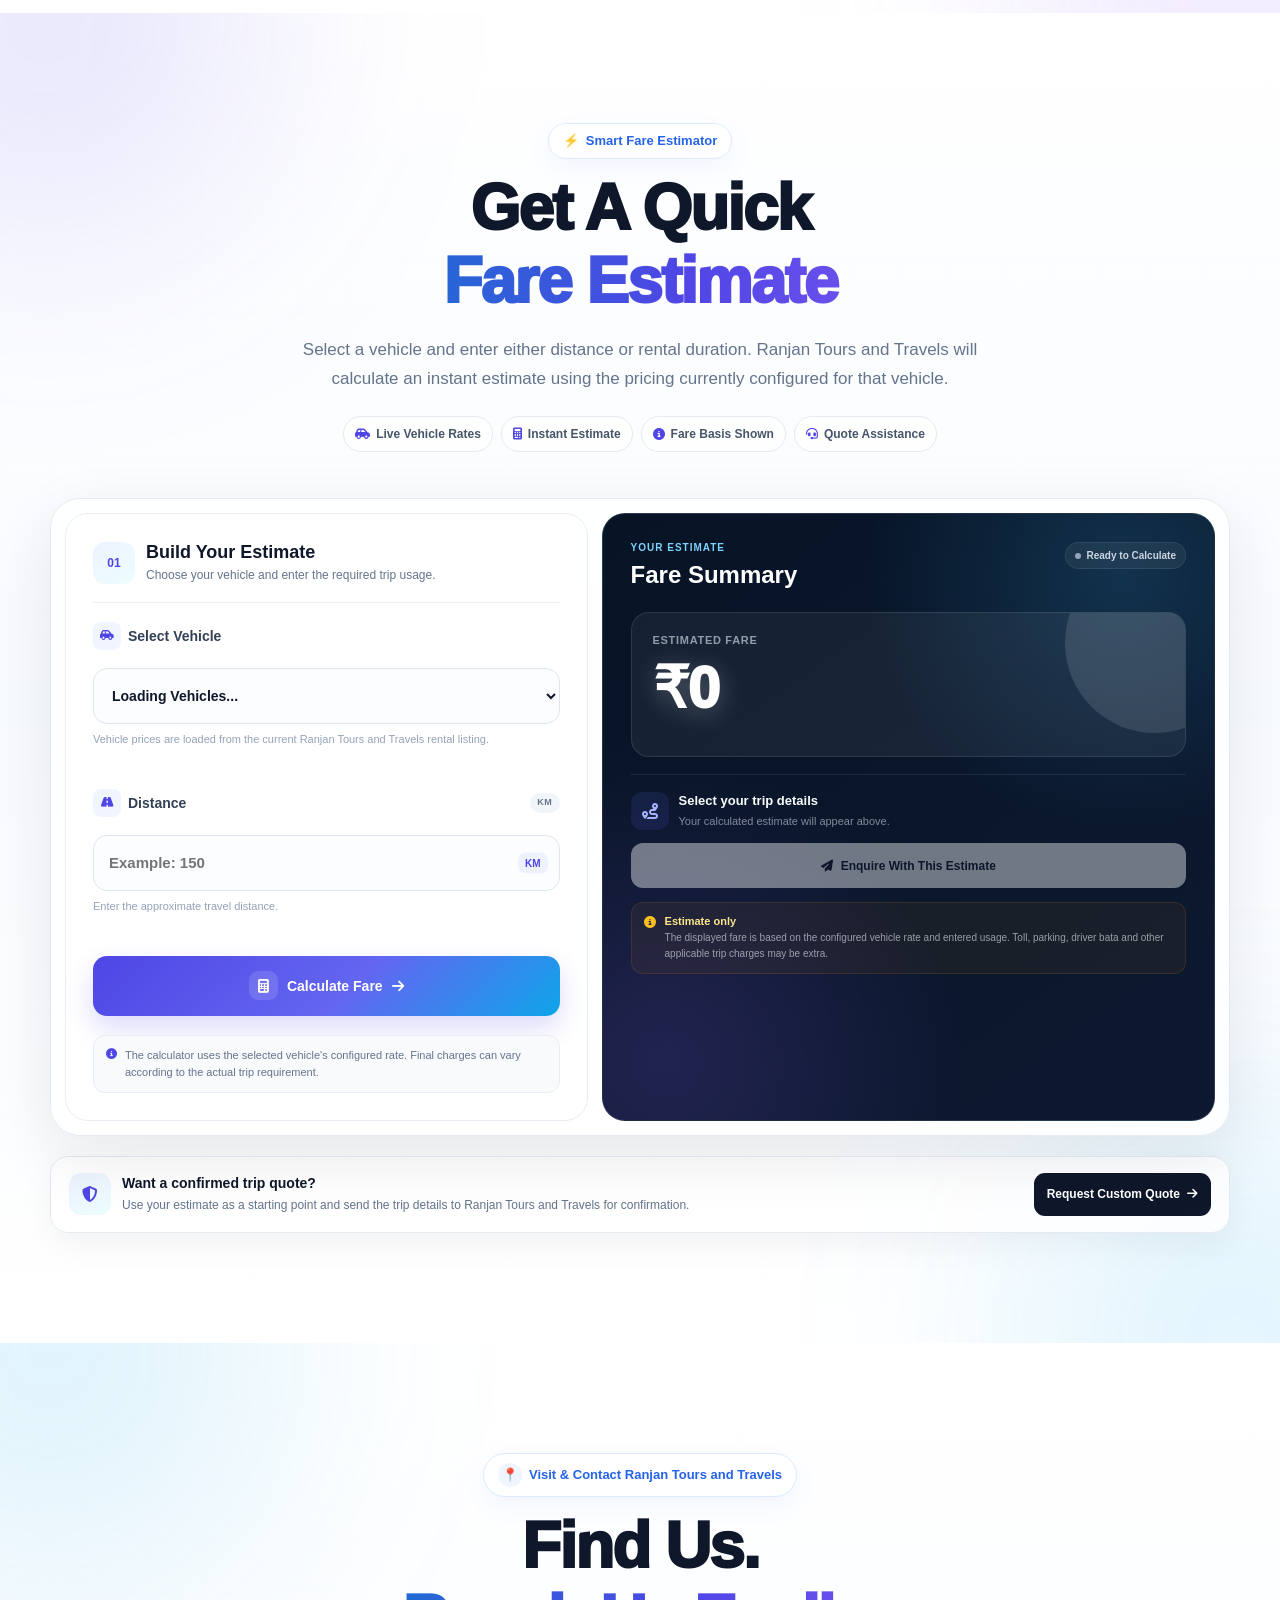
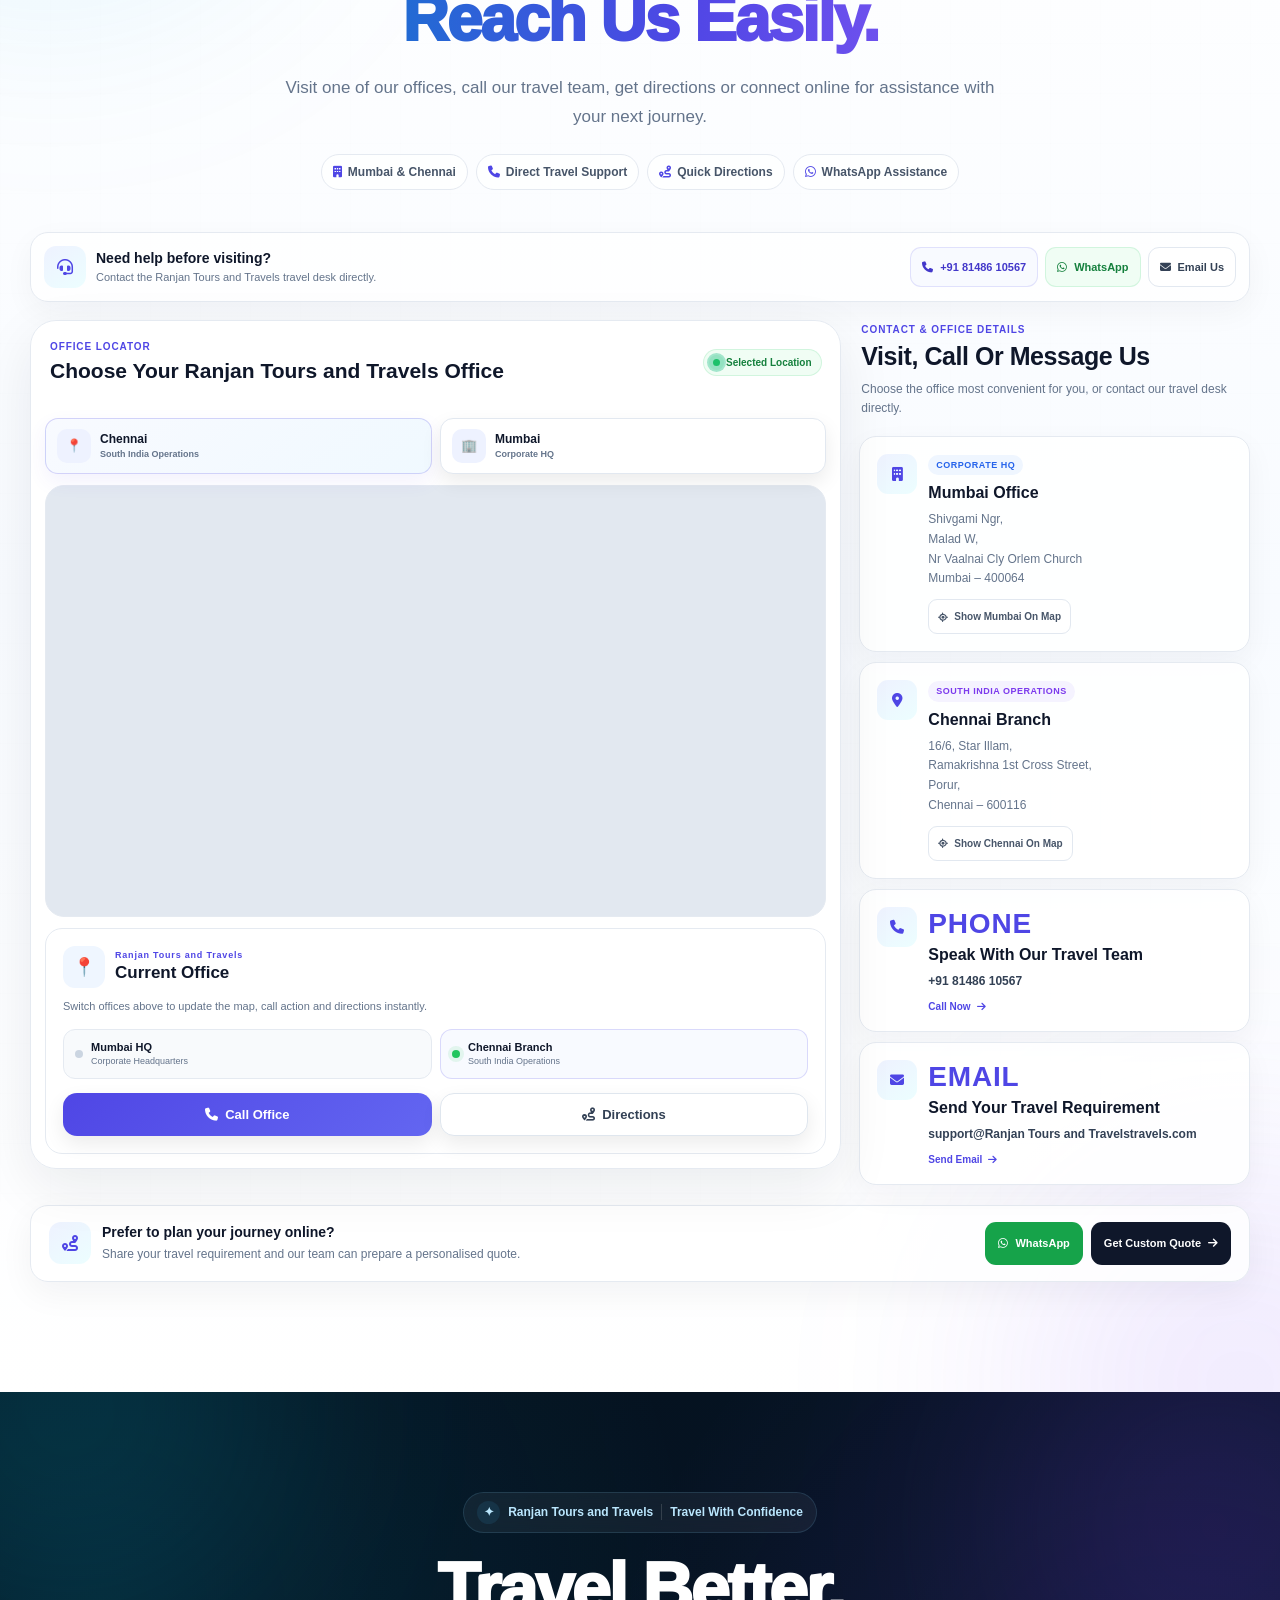
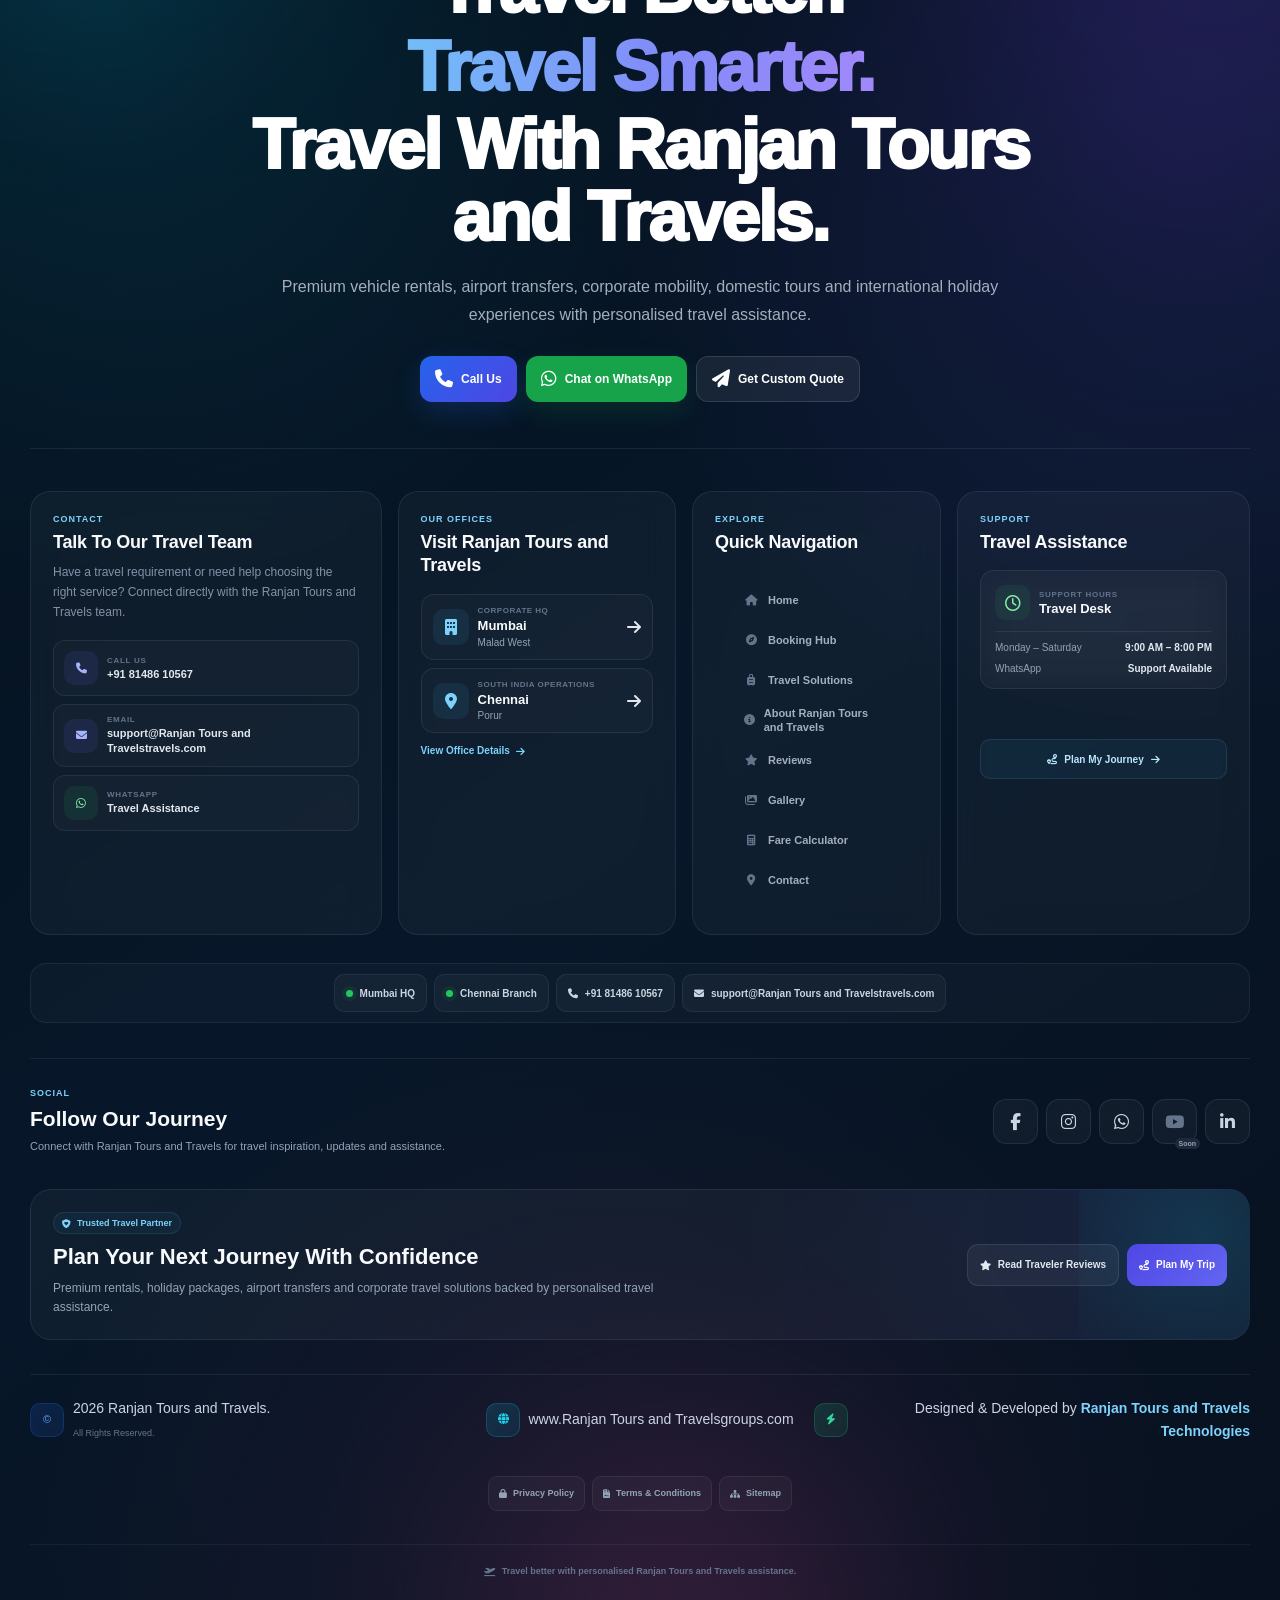
==== commit f94d02bc: "Update index.html" ====
--- a/index.html
+++ b/index.html
@@ -16,7 +16,7 @@
 
     <meta property="og:description" content="Premium Travel & Car Rental Solutions">
 
-    <meta property="og:image" content="https://www.ransangroups.com/wp-content/uploads/2024/07/cropped-logo.png">
+    <meta property="og:image" content="https://www.Ranjan Tours and Travelsgroups.com/wp-content/uploads/2024/07/cropped-logo.png">
 
     <meta property="og:url" content="https://travels.ransangroups.com">
 
@@ -77,7 +77,7 @@
 
 
     <!-- =========================================
-         WHY CHOOSE RANSAN
+         WHY CHOOSE Ranjan Tours and Travels
     ========================================== -->
 
     <link rel="stylesheet" href="asset/travel/why-modern.css">
@@ -224,7 +224,7 @@
 <body>
     <!-- =====================================================
      Ranjan Tours and Travels
-     PREMIUM HEADER WITH OFFICIAL RANSAN GROUPS LOGO
+     PREMIUM HEADER WITH OFFICIAL Ranjan Tours and Travels GROUPS LOGO
 ====================================================== -->
 
     <header class="rs-main-header rs-header-brand-modern" id="rsMainHeader">
@@ -245,7 +245,7 @@
 
                 <span class="rs-header-logo-wrap">
 
-                    <img src="asset/travel/ransan-logo.png" alt="RanSan Groups" class="rs-header-logo-image">
+                    <img src="asset/travel/Ranjan Tours and Travels-logo.png" alt="Ranjan Tours and Travels Groups" class="rs-header-logo-image">
 
                 </span>
 
@@ -268,7 +268,7 @@
 
                         <span class="rs-brand-dot"></span>
 
-                        A RanSan Group Company
+                        A Ranjan Tours and Travels Group Company
 
                     </small>
 
@@ -327,7 +327,7 @@
                 <!-- WHATSAPP -->
 
                 <a class="rs-nav-whatsapp"
-                    href="https://wa.me/918148610567?text=Hello%20RanSan%20Travels,%20I%20need%20travel%20assistance."
+                    href="https://wa.me/918148610567?text=Hello%20Ranjan Tours and Travels%20Travels,%20I%20need%20travel%20assistance."
                     target="_blank" rel="noopener noreferrer" aria-label="Chat with Ranjan Tours and Travels on WhatsApp"
                     title="WhatsApp">
 
@@ -398,7 +398,7 @@
 
                         <span class="rs-mobile-brand-logo">
 
-                            <img src="asset/travel/ransan-logo.png" alt="RanSan Groups">
+                            <img src="asset/travel/Ranjan Tours and Travels-logo.png" alt="Ranjan Tours and Travels Groups">
 
                         </span>
 
@@ -412,7 +412,7 @@
 
 
                             <small>
-                                A RanSan Group Company
+                                A Ranjan Tours and Travels Group Company
                             </small>
 
                         </div>
@@ -445,7 +445,7 @@
                     <div>
 
                         <strong>
-                            Travel Better With RanSan
+                            Travel Better With Ranjan Tours and Travels
                         </strong>
 
                         <p>
@@ -573,7 +573,7 @@
                     </a>
 
 
-                    <a href="https://wa.me/918148610567?text=Hello%20RanSan%20Travels,%20I%20need%20travel%20assistance."
+                    <a href="https://wa.me/918148610567?text=Hello%20Ranjan Tours and Travels%20Travels,%20I%20need%20travel%20assistance."
                         target="_blank" rel="noopener noreferrer" class="rs-mobile-action rs-mobile-wa">
 
                         <i class="fa-brands fa-whatsapp"></i>
@@ -819,7 +819,7 @@
                         Travel Smarter With
 
                         <span>
-                            RanSan
+                            Ranjan Tours and Travels
                         </span>
 
                     </h1>
@@ -1275,11 +1275,11 @@
 
 
     <!-- =====================================================
-     WHY TRAVELERS CHOOSE RANSAN
+     WHY TRAVELERS CHOOSE Ranjan Tours and Travels
      MODERN TRUST EXPERIENCE
 ====================================================== -->
 
-    <section class="rs-why-section rs-why-modern reveal" id="why-ransan">
+    <section class="rs-why-section rs-why-modern reveal" id="why-Ranjan Tours and Travels">
 
         <!-- EXISTING BACKGROUND GLOWS -->
         <div class="rs-why-bg-glow rs-glow-1"></div>
@@ -1316,7 +1316,7 @@
                     Why Travelers
 
                     <span>
-                        Choose RanSan
+                        Choose Ranjan Tours and Travels
                     </span>
 
                 </h2>
@@ -1841,7 +1841,7 @@
     </section>
 
     <!-- =====================================================
-     RANSAN COMPLETE TRAVEL BOOKING HUB
+     Ranjan Tours and Travels COMPLETE TRAVEL BOOKING HUB
      MODERN 2026 EXPERIENCE
 ====================================================== -->
 
@@ -1895,7 +1895,7 @@
                     Plan tickets, discover holiday packages,
                     compare premium rentals and get personal
                     travel assistance — all from one seamless
-                    RanSan experience.
+                    Ranjan Tours and Travels experience.
 
                 </p>
 
@@ -3234,7 +3234,7 @@
 
                                 <p>
 
-                                    Search and filter RanSan rental
+                                    Search and filter Ranjan Tours and Travels rental
                                     options based on your travel needs.
 
                                 </p>
@@ -3619,7 +3619,7 @@
 
                     From everyday transfers to family holidays,
                     business travel and special group journeys,
-                    RanSan helps you plan the right travel solution
+                    Ranjan Tours and Travels helps you plan the right travel solution
                     with personalised assistance.
 
                 </p>
@@ -4380,7 +4380,7 @@
 
                         <span class="rs-about-panel-kicker">
 
-                            RANSAN PROMISE
+                            Ranjan Tours and Travels PROMISE
 
                         </span>
 
@@ -4564,7 +4564,7 @@
 
                     A quick view of the customer reach, travel
                     capacity and support experience currently
-                    highlighted by RanSan.
+                    highlighted by Ranjan Tours and Travels.
 
                 </p>
 
@@ -4758,7 +4758,7 @@
                         <div class="rs-metric-detail">
 
                             Customer satisfaction highlighted
-                            across RanSan's travel experience.
+                            across Ranjan Tours and Travels's travel experience.
 
                         </div>
 
@@ -4916,7 +4916,7 @@
 
                     <p>
 
-                        RanSan combines travel options with personal
+                        Ranjan Tours and Travels combines travel options with personal
                         assistance to help you move with confidence.
 
                     </p>
@@ -5006,7 +5006,7 @@
                     Trusted By Travelers Who
 
                     <span>
-                        Choose RanSan
+                        Choose Ranjan Tours and Travels
                     </span>
 
                 </h2>
@@ -5164,7 +5164,7 @@
                     <div>
 
                         <strong>
-                            Planning your own RanSan journey?
+                            Planning your own Ranjan Tours and Travels journey?
                         </strong>
 
                         <p>
@@ -5260,7 +5260,7 @@
                     Discover The
 
                     <span>
-                        RanSan Journey
+                        Ranjan Tours and Travels Journey
                     </span>
 
                 </h2>
@@ -5272,7 +5272,7 @@
 
                     Explore premium vehicles, airport transfers,
                     destination inspiration and customer travel moments
-                    that reflect the RanSan experience from booking
+                    that reflect the Ranjan Tours and Travels experience from booking
                     to journey.
 
                 </p>
@@ -5875,7 +5875,7 @@
 
 
                     <h3 id="rsGalleryLightboxTitle">
-                        RanSan Journey
+                        Ranjan Tours and Travels Journey
                     </h3>
 
                 </div>
@@ -5943,7 +5943,7 @@
                 <p class="rs-fare-sub">
 
                     Select a vehicle and enter either distance
-                    or rental duration. RanSan will calculate an
+                    or rental duration. Ranjan Tours and Travels will calculate an
                     instant estimate using the pricing currently
                     configured for that vehicle.
 
@@ -6067,7 +6067,7 @@
                         <small class="rs-fare-field-help">
 
                             Vehicle prices are loaded from the
-                            current RanSan rental listing.
+                            current Ranjan Tours and Travels rental listing.
 
                         </small>
 
@@ -6401,7 +6401,7 @@
                         <p>
 
                             Use your estimate as a starting point and
-                            send the trip details to RanSan for confirmation.
+                            send the trip details to Ranjan Tours and Travels for confirmation.
 
                         </p>
 
@@ -6466,7 +6466,7 @@
                         📍
                     </span>
 
-                    Visit & Contact RanSan
+                    Visit & Contact Ranjan Tours and Travels
 
                 </div>
 
@@ -6566,7 +6566,7 @@
                         </strong>
 
                         <p>
-                            Contact the RanSan travel desk directly.
+                            Contact the Ranjan Tours and Travels travel desk directly.
                         </p>
 
                     </div>
@@ -6596,7 +6596,7 @@
                     </a>
 
 
-                    <a href="mailto:support@ransantravels.com" class="rs-location-contact-btn email">
+                    <a href="mailto:support@Ranjan Tours and Travelstravels.com" class="rs-location-contact-btn email">
 
                         <i class="fa-solid fa-envelope"></i>
 
@@ -6640,7 +6640,7 @@
 
 
                             <h3>
-                                Choose Your RanSan Office
+                                Choose Your Ranjan Tours and Travels Office
                             </h3>
 
                         </div>
@@ -6664,7 +6664,7 @@
                      EXISTING CLASS + onclick PRESERVED
                 ============================================== -->
 
-                    <div class="rs-map-chips" role="group" aria-label="Choose RanSan office">
+                    <div class="rs-map-chips" role="group" aria-label="Choose Ranjan Tours and Travels office">
 
 
                         <button type="button" class="chip active" data-rs-city="chennai" aria-pressed="true"
@@ -7076,14 +7076,14 @@
 
                             <p>
 
-                                <a href="mailto:support@ransantravels.com">
-                                    support@ransantravels.com
+                                <a href="mailto:support@Ranjan Tours and Travelstravels.com">
+                                    support@Ranjan Tours and Travelstravels.com
                                 </a>
 
                             </p>
 
 
-                            <a href="mailto:support@ransantravels.com" class="rs-location-inline-action">
+                            <a href="mailto:support@Ranjan Tours and Travelstravels.com" class="rs-location-inline-action">
 
                                 Send Email
 
@@ -7220,7 +7220,7 @@
                             Travel Smarter.
                         </span>
 
-                        Travel With RanSan.
+                        Travel With Ranjan Tours and Travels.
 
                     </h2>
 
@@ -7253,7 +7253,7 @@
                         </a>
 
 
-                        <a href="https://wa.me/918148610567?text=Hello%20RanSan%20Travels,%20I%20need%20travel%20assistance."
+                        <a href="https://wa.me/918148610567?text=Hello%20Ranjan Tours and Travels%20Travels,%20I%20need%20travel%20assistance."
                             target="_blank" rel="noopener noreferrer" class="footer-btn success">
 
                             <i class="fa-brands fa-whatsapp"></i>
@@ -7313,7 +7313,7 @@
 
                         Have a travel requirement or need help
                         choosing the right service? Connect directly
-                        with the RanSan team.
+                        with the Ranjan Tours and Travels team.
 
                     </p>
 
@@ -7345,7 +7345,7 @@
                         </a>
 
 
-                        <a href="mailto:support@ransantravels.com" class="rs-footer-contact-row">
+                        <a href="mailto:support@Ranjan Tours and Travelstravels.com" class="rs-footer-contact-row">
 
                             <span class="rs-footer-contact-row-icon">
 
@@ -7361,7 +7361,7 @@
                                 </small>
 
                                 <strong>
-                                    support@ransantravels.com
+                                    support@Ranjan Tours and Travelstravels.com
                                 </strong>
 
                             </span>
@@ -7369,7 +7369,7 @@
                         </a>
 
 
-                        <a href="https://wa.me/918148610567?text=Hello%20RanSan%20Travels,%20I%20need%20travel%20assistance."
+                        <a href="https://wa.me/918148610567?text=Hello%20Ranjan Tours and Travels%20Travels,%20I%20need%20travel%20assistance."
                             target="_blank" rel="noopener noreferrer" class="rs-footer-contact-row">
 
                             <span class="rs-footer-contact-row-icon whatsapp">
@@ -7415,7 +7415,7 @@
 
 
                     <h3>
-                        Visit RanSan
+                        Visit Ranjan Tours and Travels
                     </h3>
 
 
@@ -7550,7 +7550,7 @@
 
                             <i class="fa-solid fa-circle-info"></i>
 
-                            About RanSan
+                            About Ranjan Tours and Travels
 
                         </a>
 
@@ -7747,9 +7747,9 @@
                     </span>
 
 
-                    <a href="mailto:support@ransantravels.com">
-
-                        support@ransantravels.com
+                    <a href="mailto:support@Ranjan Tours and Travelstravels.com">
+
+                        support@Ranjan Tours and Travelstravels.com
 
                     </a>
 
@@ -7781,7 +7781,7 @@
 
                     <p>
 
-                        Connect with RanSan for travel inspiration,
+                        Connect with Ranjan Tours and Travels for travel inspiration,
                         updates and assistance.
 
                     </p>
@@ -7795,7 +7795,7 @@
                     <!-- FACEBOOK -->
 
                     <a href="https://www.facebook.com/profile.php?id=61572770345739" target="_blank"
-                        rel="noopener noreferrer" class="fb" aria-label="Follow RanSan on Facebook"
+                        rel="noopener noreferrer" class="fb" aria-label="Follow Ranjan Tours and Travels on Facebook"
                         title="Follow us on Facebook">
 
                         <i class="fa-brands fa-facebook-f"></i>
@@ -7805,8 +7805,8 @@
 
                     <!-- INSTAGRAM -->
 
-                    <a href="https://www.instagram.com/ransangroups/" target="_blank" rel="noopener noreferrer"
-                        class="insta" aria-label="Follow RanSan on Instagram" title="Follow us on Instagram">
+                    <a href="https://www.instagram.com/Ranjan Tours and Travelsgroups/" target="_blank" rel="noopener noreferrer"
+                        class="insta" aria-label="Follow Ranjan Tours and Travels on Instagram" title="Follow us on Instagram">
 
                         <i class="fa-brands fa-instagram"></i>
 
@@ -7815,9 +7815,9 @@
 
                     <!-- WHATSAPP -->
 
-                    <a href="https://wa.me/918148610567?text=Hello%20RanSan%20Travels,%20I%20need%20travel%20assistance."
+                    <a href="https://wa.me/918148610567?text=Hello%20Ranjan Tours and Travels%20Travels,%20I%20need%20travel%20assistance."
                         target="_blank" rel="noopener noreferrer" class="whatsapp"
-                        aria-label="Chat with RanSan on WhatsApp" title="Chat on WhatsApp">
+                        aria-label="Chat with Ranjan Tours and Travels on WhatsApp" title="Chat on WhatsApp">
 
                         <i class="fa-brands fa-whatsapp"></i>
 
@@ -7843,7 +7843,7 @@
                     <!-- LINKEDIN -->
 
                     <a href="https://www.linkedin.com/company/106419201/" target="_blank" rel="noopener noreferrer"
-                        class="linkedin" aria-label="Connect with RanSan on LinkedIn" title="Connect on LinkedIn">
+                        class="linkedin" aria-label="Connect with Ranjan Tours and Travels on LinkedIn" title="Connect on LinkedIn">
 
                         <i class="fa-brands fa-linkedin-in"></i>
 
@@ -7963,7 +7963,7 @@
                 <div class="rs-footer-item center">
 
 
-                    <a href="https://www.ransangroups.com" target="_blank" rel="noopener noreferrer"
+                    <a href="https://www.Ranjan Tours and Travelsgroups.com" target="_blank" rel="noopener noreferrer"
                         class="rs-footer-website-link">
 
 
@@ -7976,7 +7976,7 @@
 
                         <span>
 
-                            www.ransangroups.com
+                            www.Ranjan Tours and Travelsgroups.com
 
                         </span>
 
@@ -8002,7 +8002,7 @@
                         Designed & Developed by
 
                         <strong>
-                            RanSan Technologies
+                            Ranjan Tours and Travels Technologies
                         </strong>
 
                     </span>
@@ -8059,7 +8059,7 @@
 
                     <i class="fa-solid fa-plane-departure"></i>
 
-                    Travel better with personalised RanSan assistance.
+                    Travel better with personalised Ranjan Tours and Travels assistance.
 
                 </span>
 
@@ -8770,7 +8770,7 @@
          FLOATING LAUNCHER
     ================================================== -->
 
-        <button type="button" class="rs-travel-main" id="rsTravelWidgetToggle" aria-label="Open RanSan Travel Assistant"
+        <button type="button" class="rs-travel-main" id="rsTravelWidgetToggle" aria-label="Open Ranjan Tours and Travels Travel Assistant"
             aria-expanded="false" aria-controls="travelWidgetMenu">
 
 
@@ -8811,7 +8811,7 @@
     ================================================== -->
 
         <div id="travelWidgetMenu" class="rs-travel-menu" aria-hidden="true" role="dialog"
-            aria-label="RanSan Travel Assistant">
+            aria-label="Ranjan Tours and Travels Travel Assistant">
 
 
             <!-- =================================================
@@ -8831,7 +8831,7 @@
 
                     <span class="rs-travel-widget-logo">
 
-                        <img src="asset/travel/ransan-logo.png" alt="" aria-hidden="true">
+                        <img src="asset/travel/Ranjan Tours and Travels-logo.png" alt="" aria-hidden="true">
 
                     </span>
 
@@ -8841,7 +8841,7 @@
 
                         <span class="rs-widget-eyebrow">
 
-                            RANSAN TRAVEL ASSISTANT
+                            Ranjan Tours and Travels TRAVEL ASSISTANT
 
                         </span>
 
@@ -9162,7 +9162,7 @@
                 </a>
 
 
-                <a href="https://wa.me/918148610567?text=Hello%20RanSan%20Travels,%20I%20need%20travel%20assistance."
+                <a href="https://wa.me/918148610567?text=Hello%20Ranjan Tours and Travels%20Travels,%20I%20need%20travel%20assistance."
                     target="_blank" rel="noopener noreferrer" class="rs-widget-contact-btn whatsapp">
 
                     <i class="fa-brands fa-whatsapp"></i>
@@ -9535,13 +9535,13 @@
 
 "name":"Ranjan Tours and Travels",
 
-"url":"https://travels.ransangroups.com",
-
-"logo":"https://www.ransangroups.com/wp-content/uploads/2024/07/cropped-logo.png",
+"url":"https://travels.Ranjan Tours and Travelsgroups.com",
+
+"logo":"https://www.Ranjan Tours and Travelsgroups.com/wp-content/uploads/2024/07/cropped-logo.png",
 
 "telephone":"+918148610567",
 
-"email":"support@ransantravels.com",
+"email":"support@Ranjan Tours and Travelstravels.com",
 
 "address":{
 
@@ -9557,7 +9557,7 @@
 
 "https://www.facebook.com/profile.php?id=61572770345739",
 
-"https://www.instagram.com/ransangroups/",
+"https://www.instagram.com/Ranjan Tours and Travelsgroups/",
 
 "https://www.linkedin.com/company/106419201/"
 
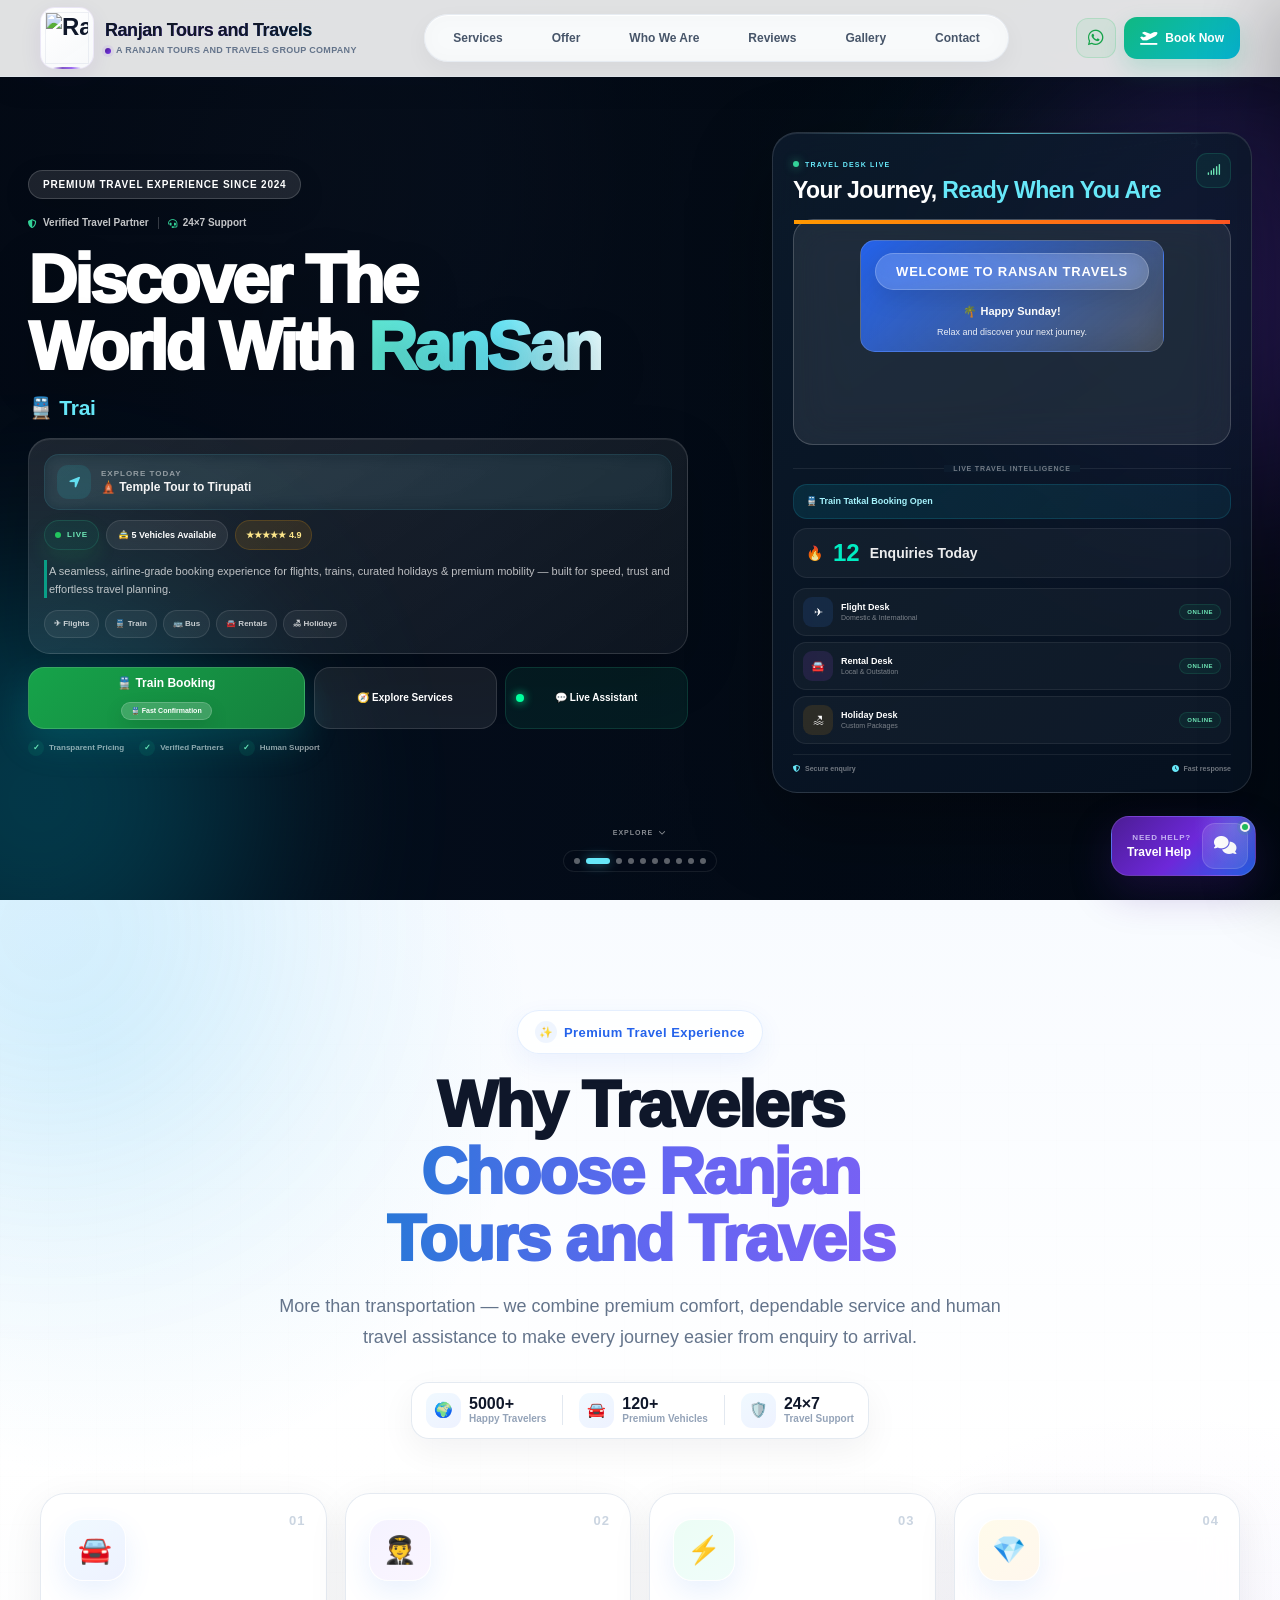
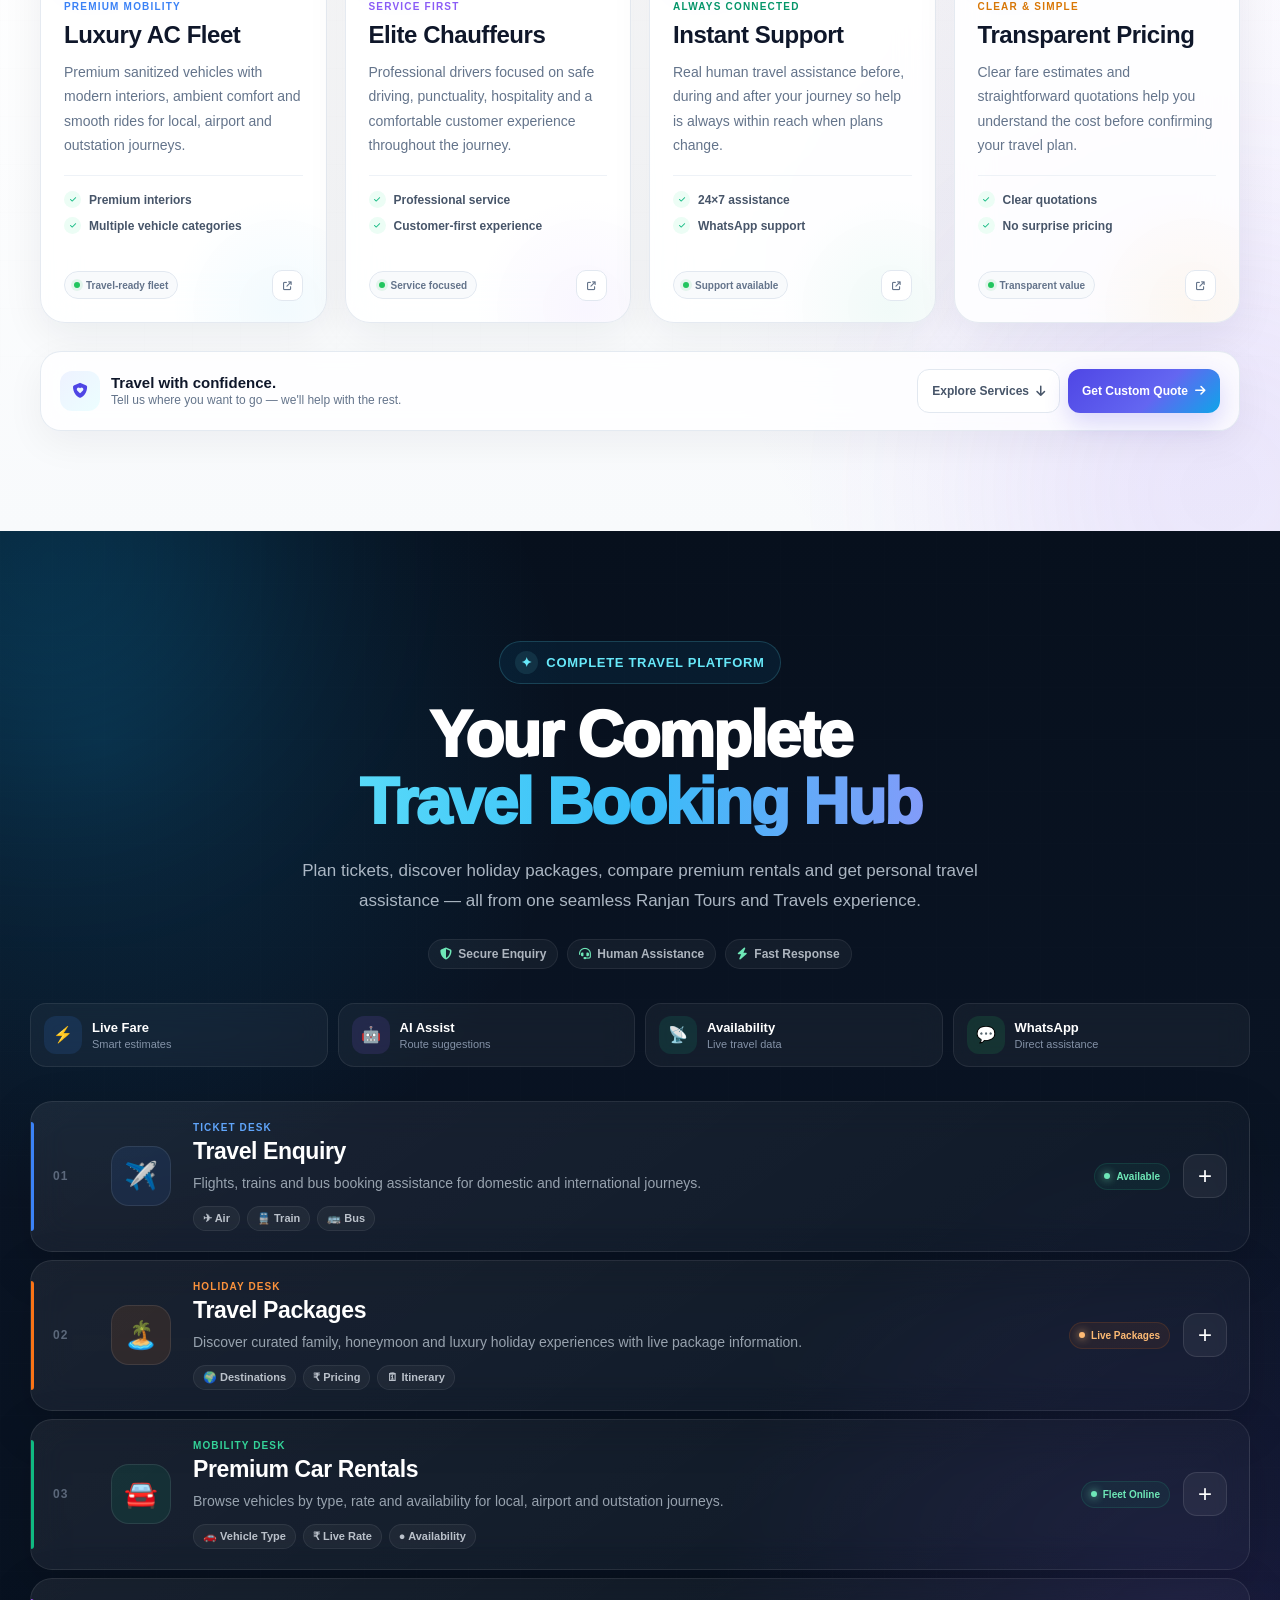
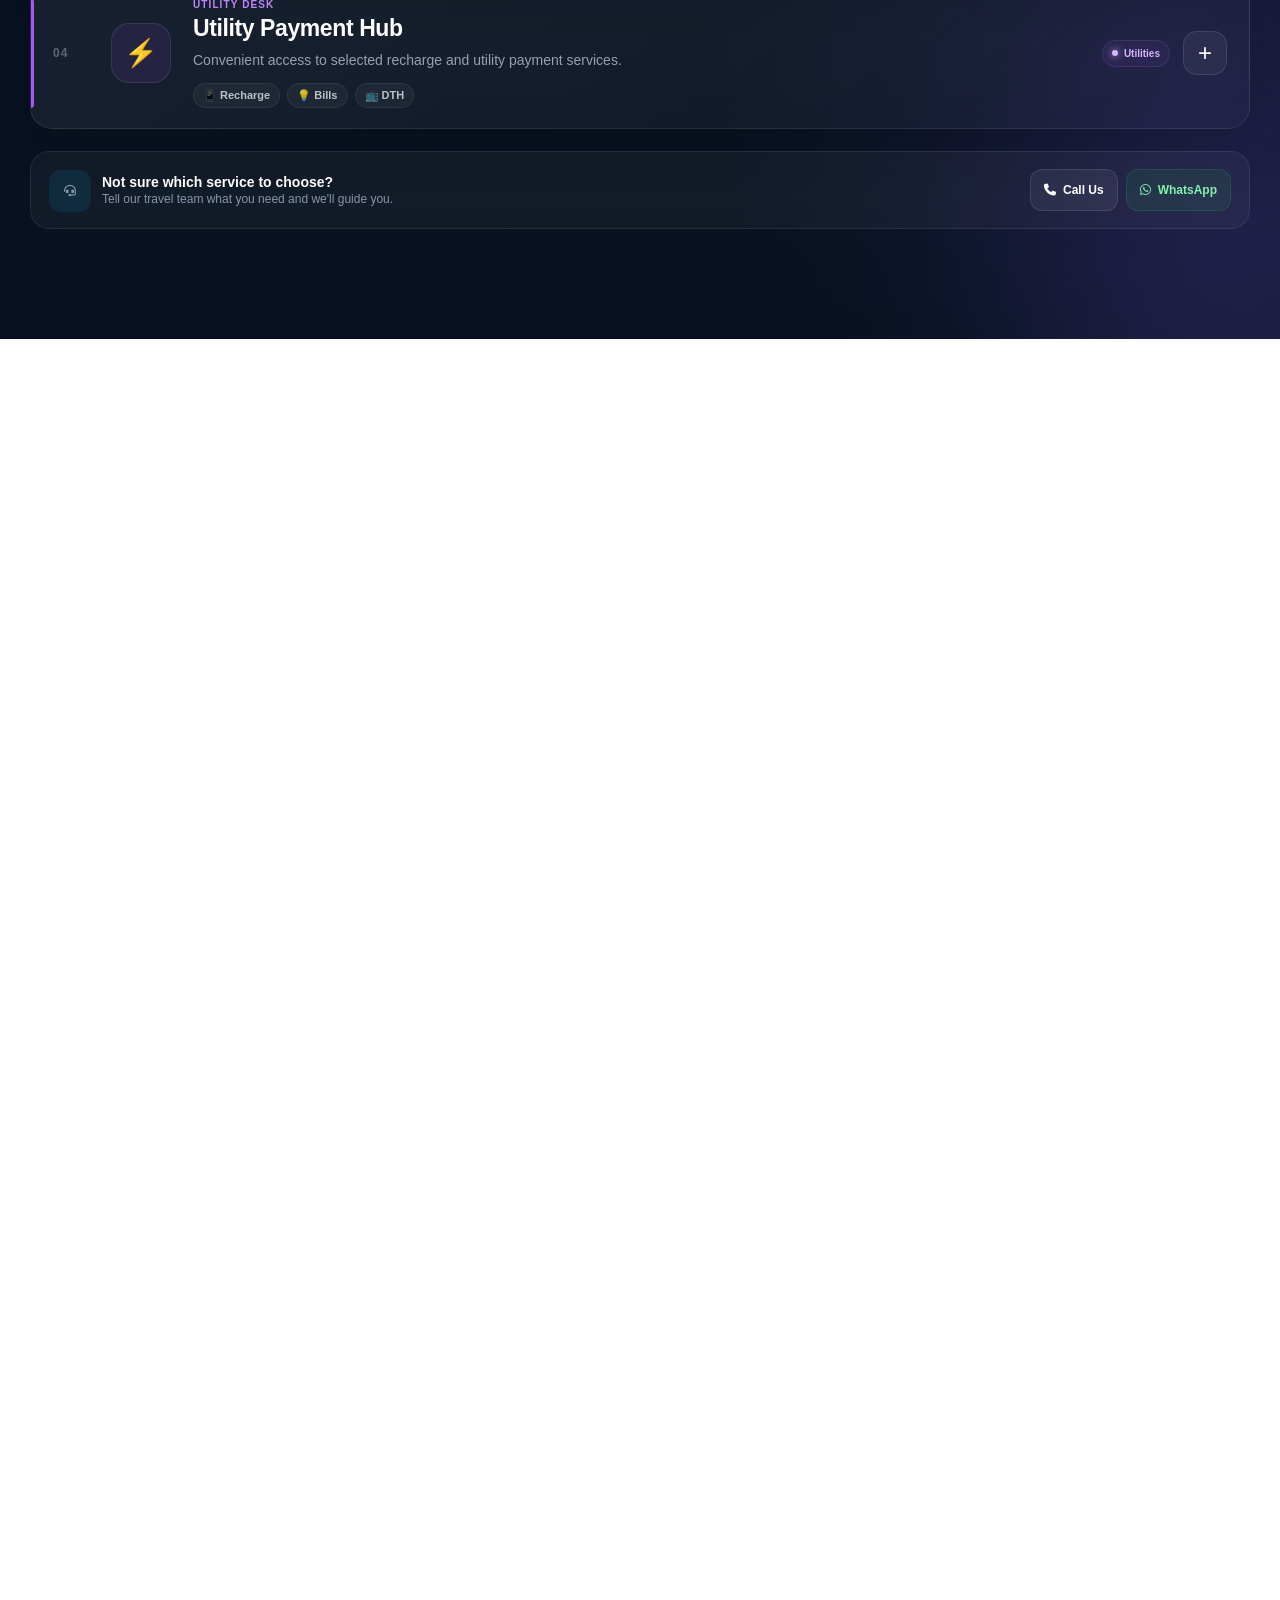
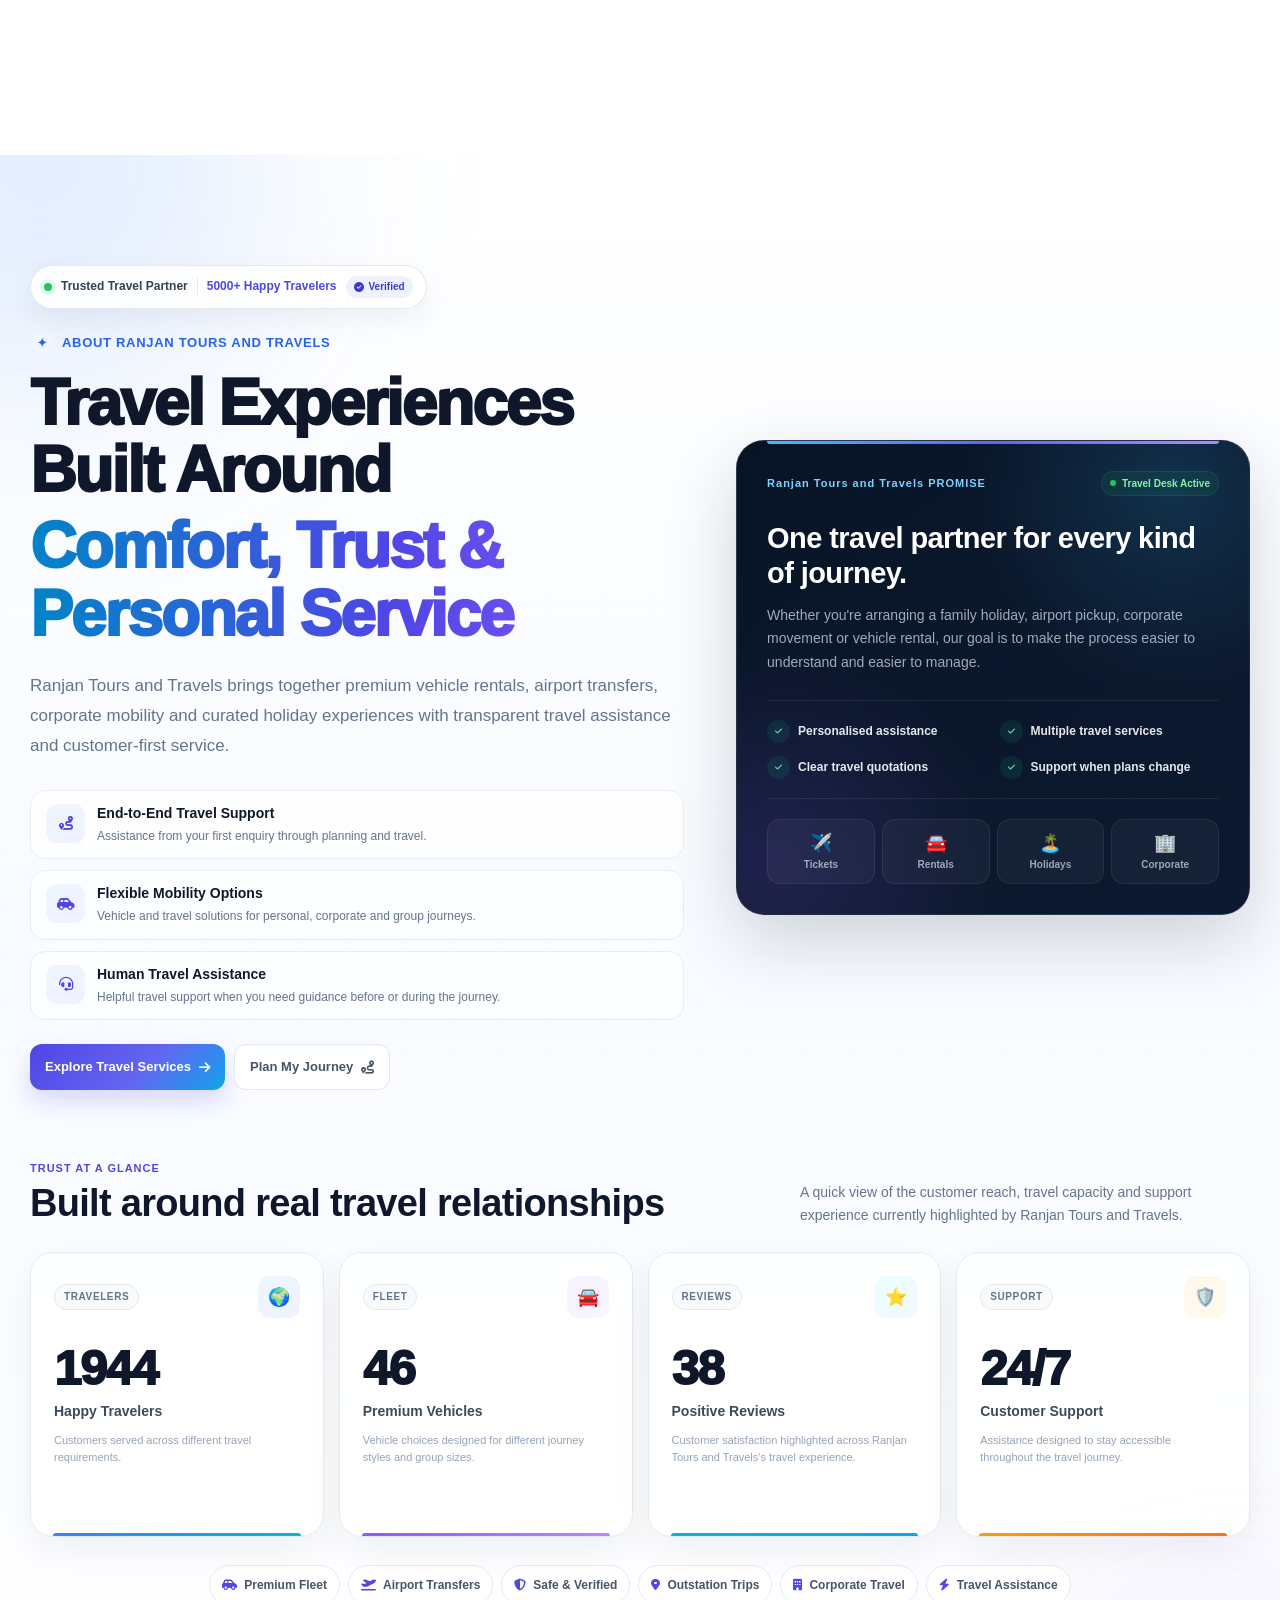
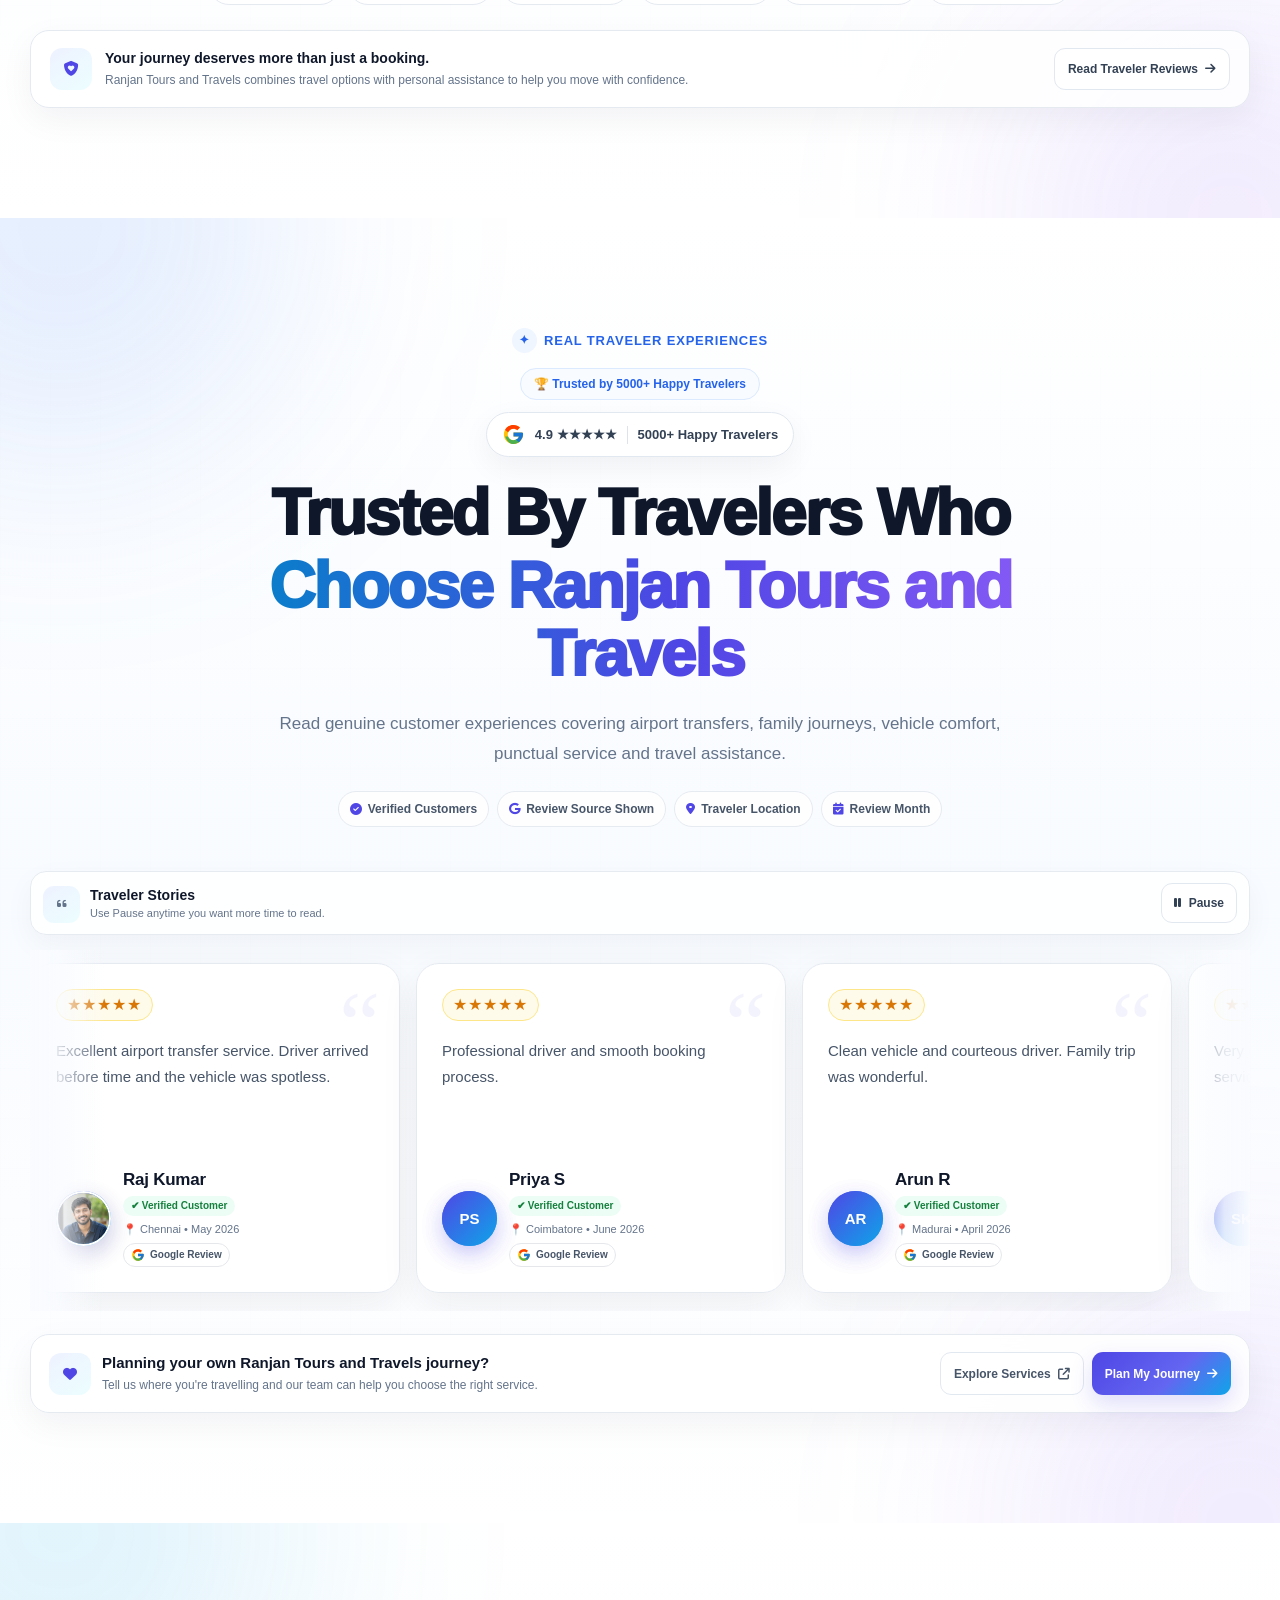
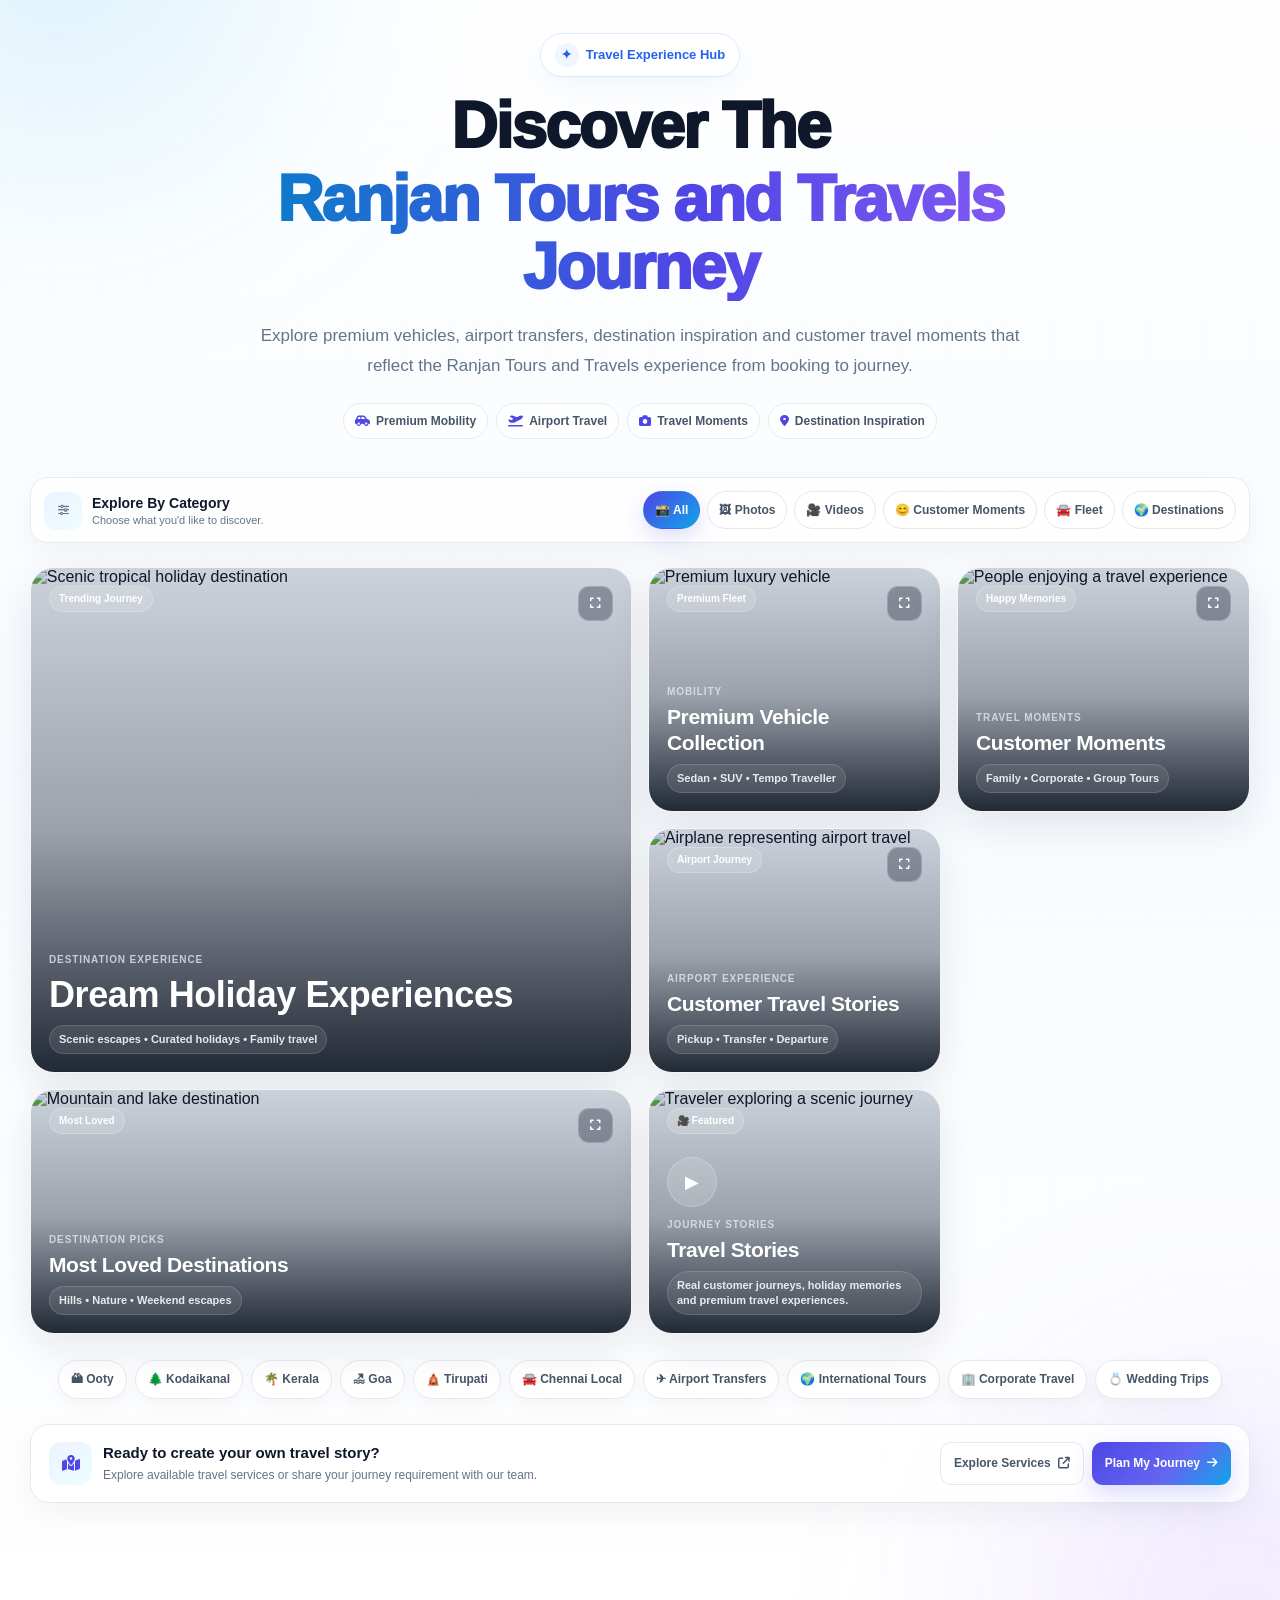
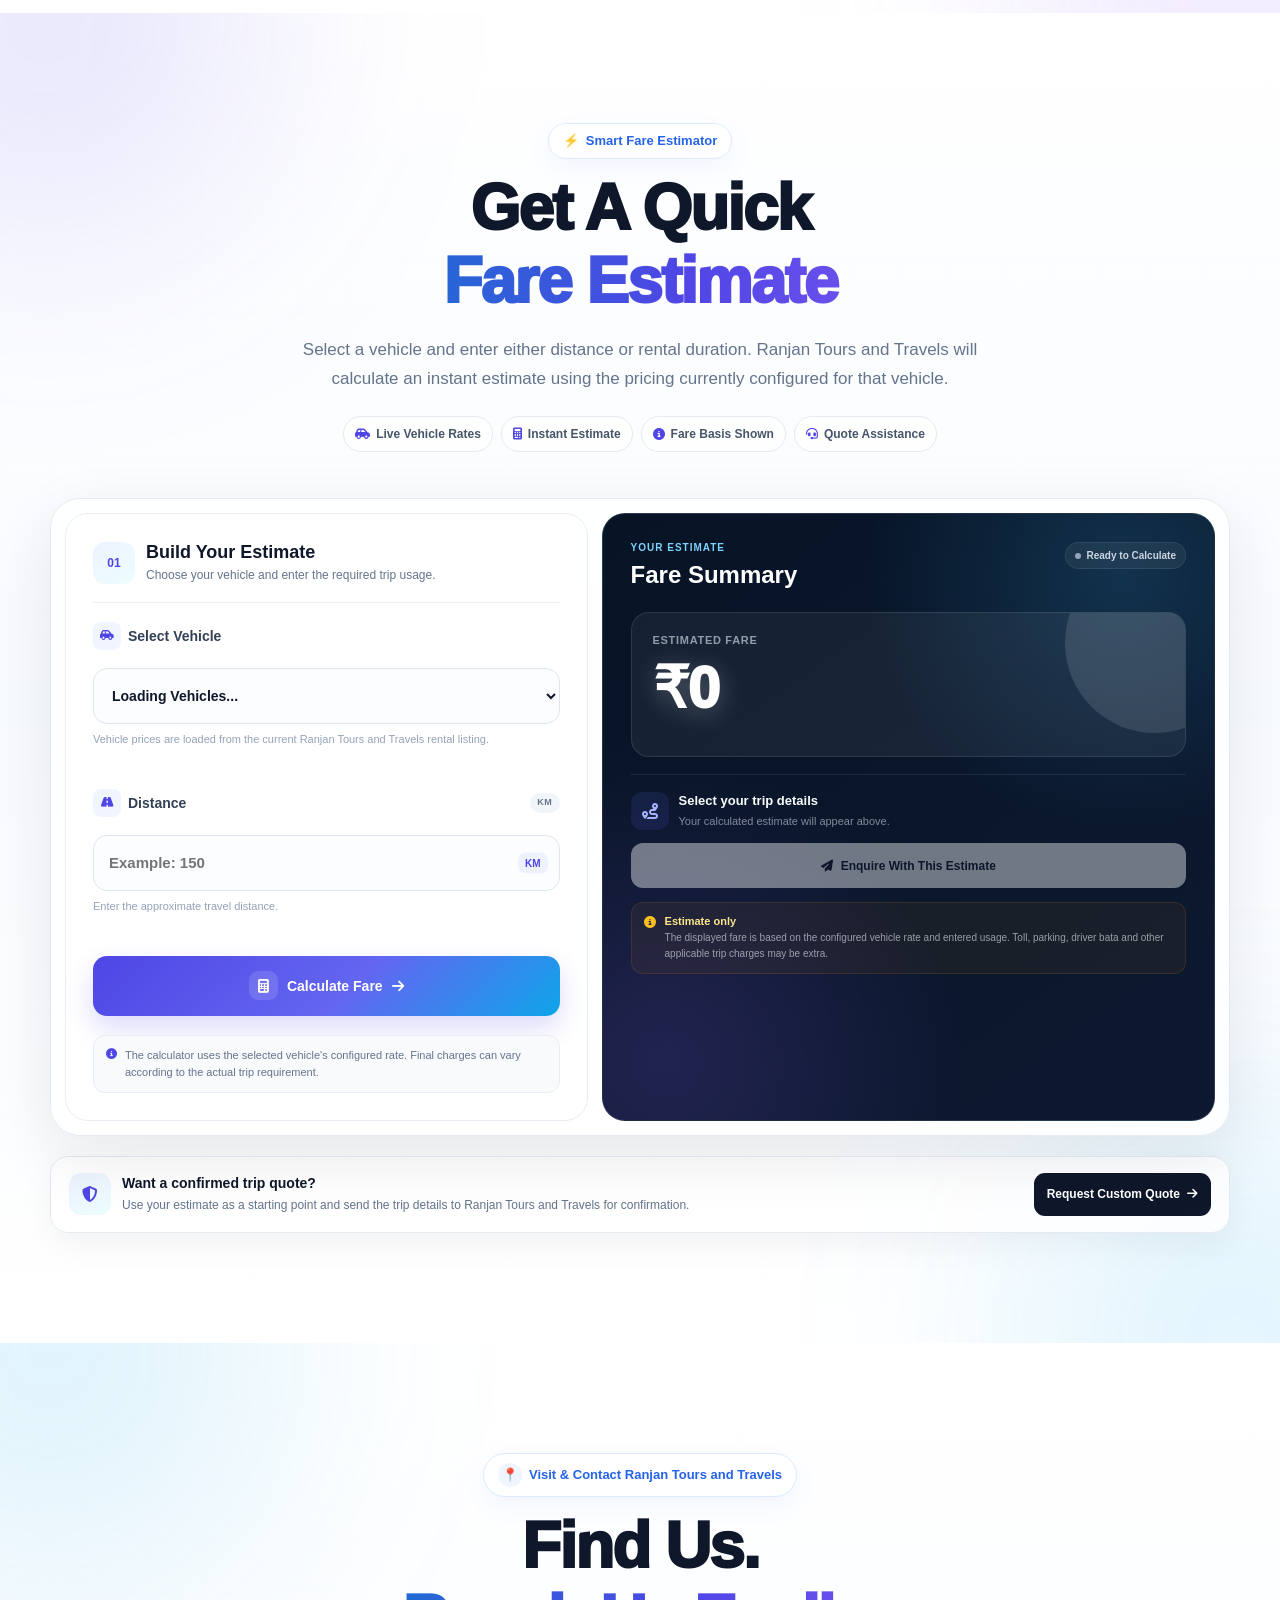
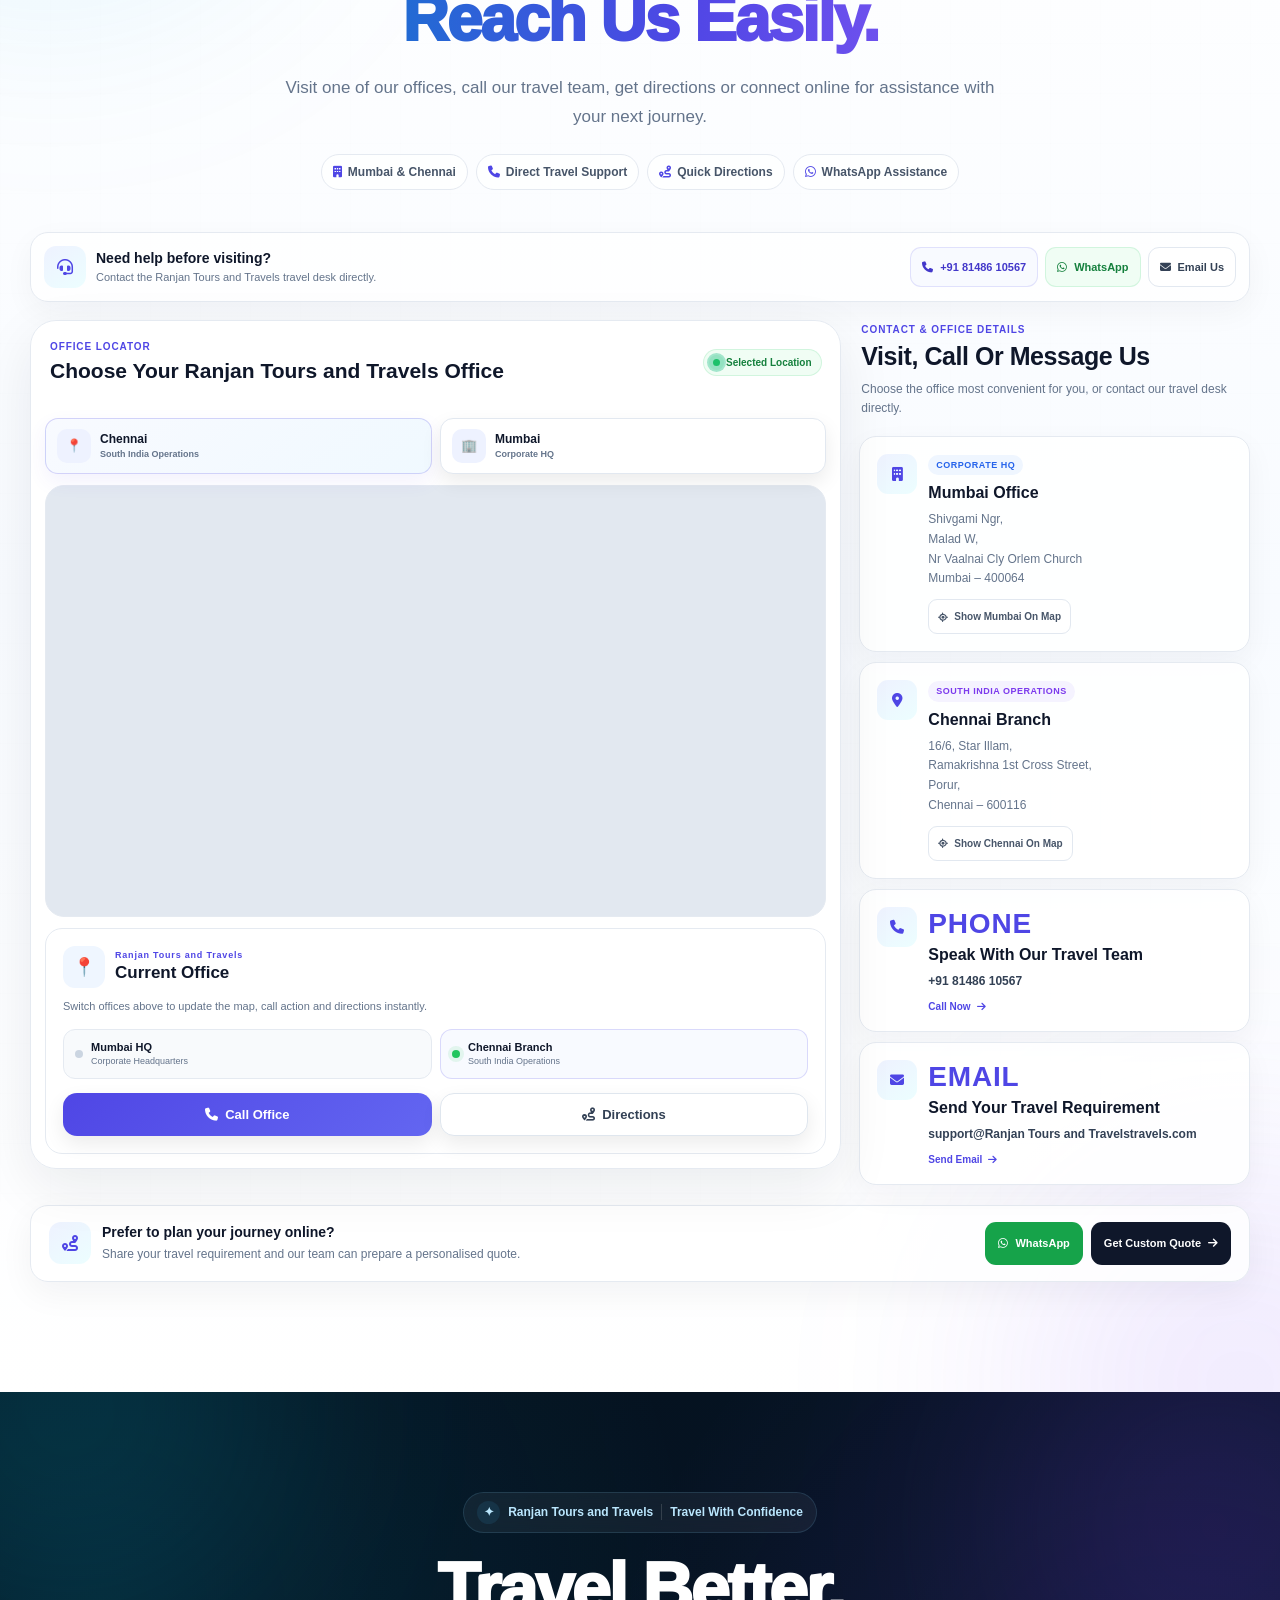
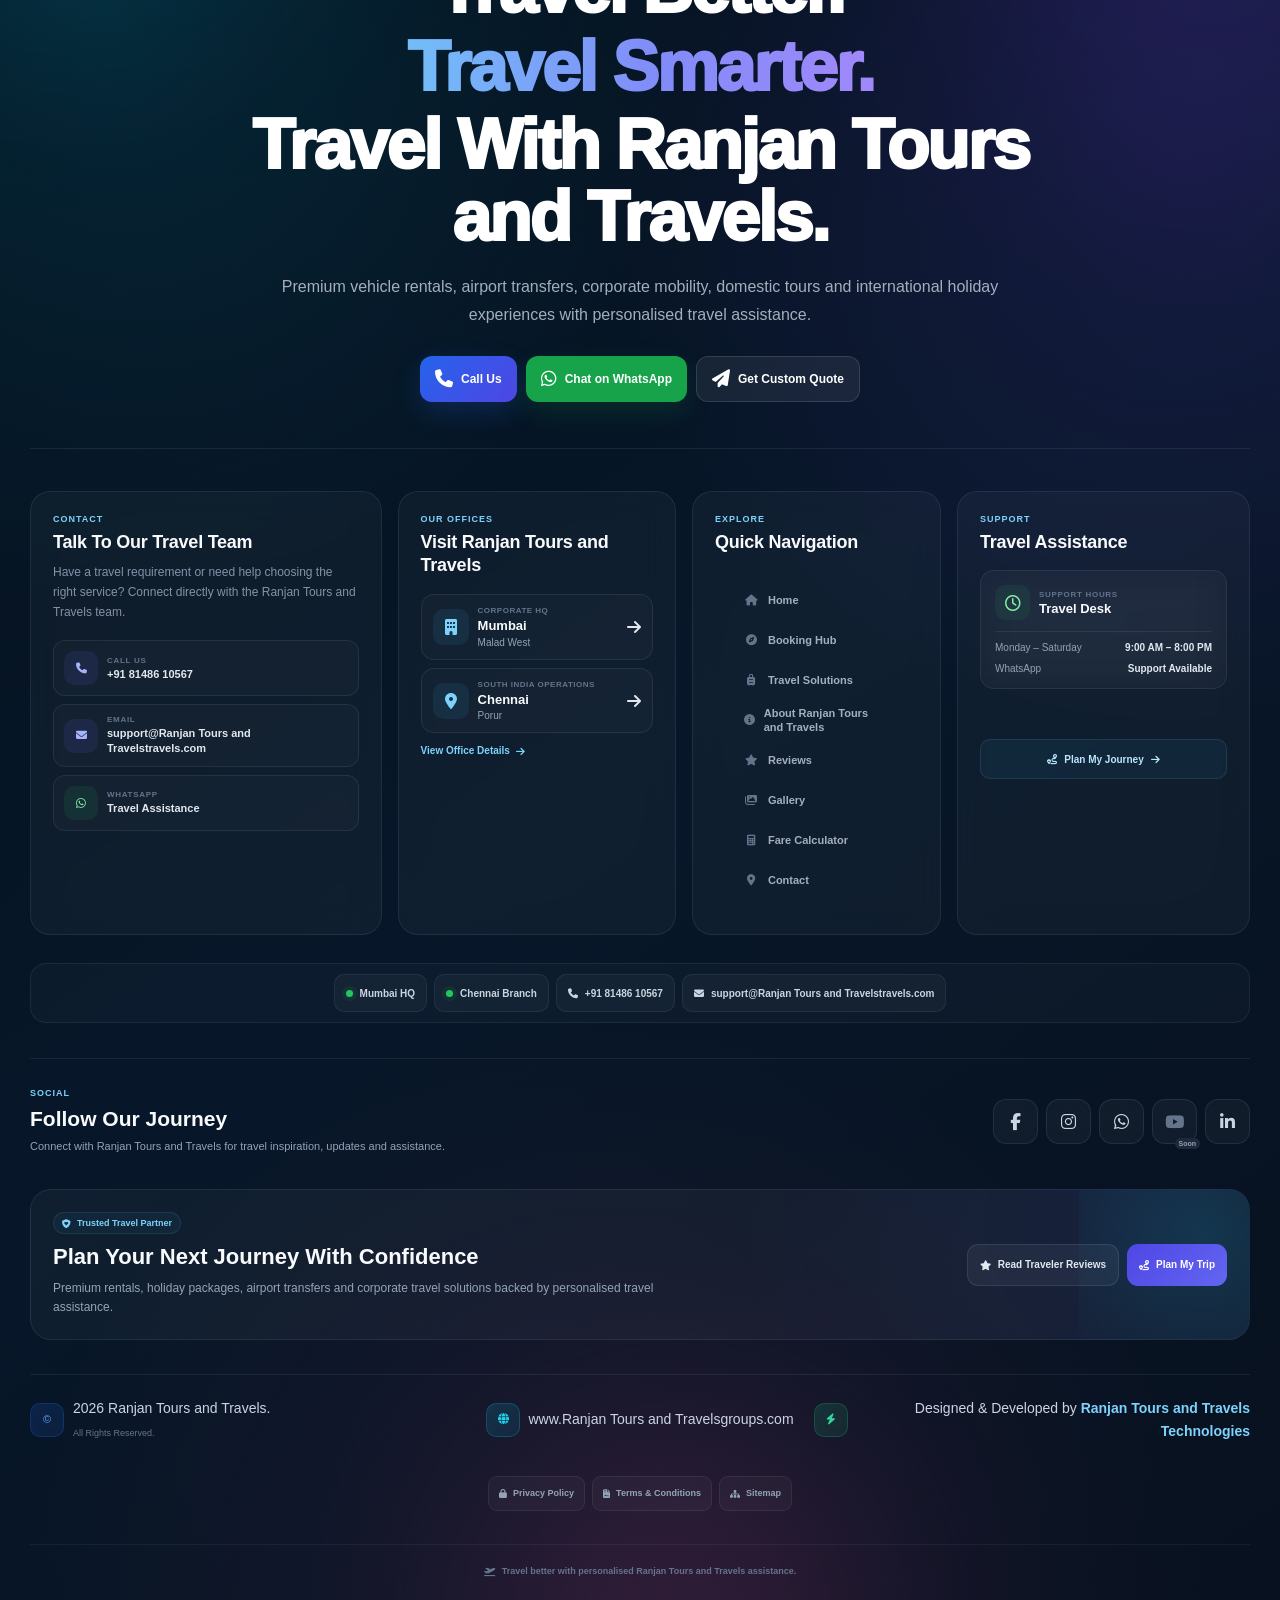
==== commit b92486b8: "Update index.html" ====
--- a/index.html
+++ b/index.html
@@ -16,7 +16,7 @@
 
     <meta property="og:description" content="Premium Travel & Car Rental Solutions">
 
-    <meta property="og:image" content="https://www.Ranjan Tours and Travelsgroups.com/wp-content/uploads/2024/07/cropped-logo.png">
+    <meta property="og:image" content="https://www.ransangroups.com/wp-content/uploads/2024/07/cropped-logo.png">
 
     <meta property="og:url" content="https://travels.ransangroups.com">
 
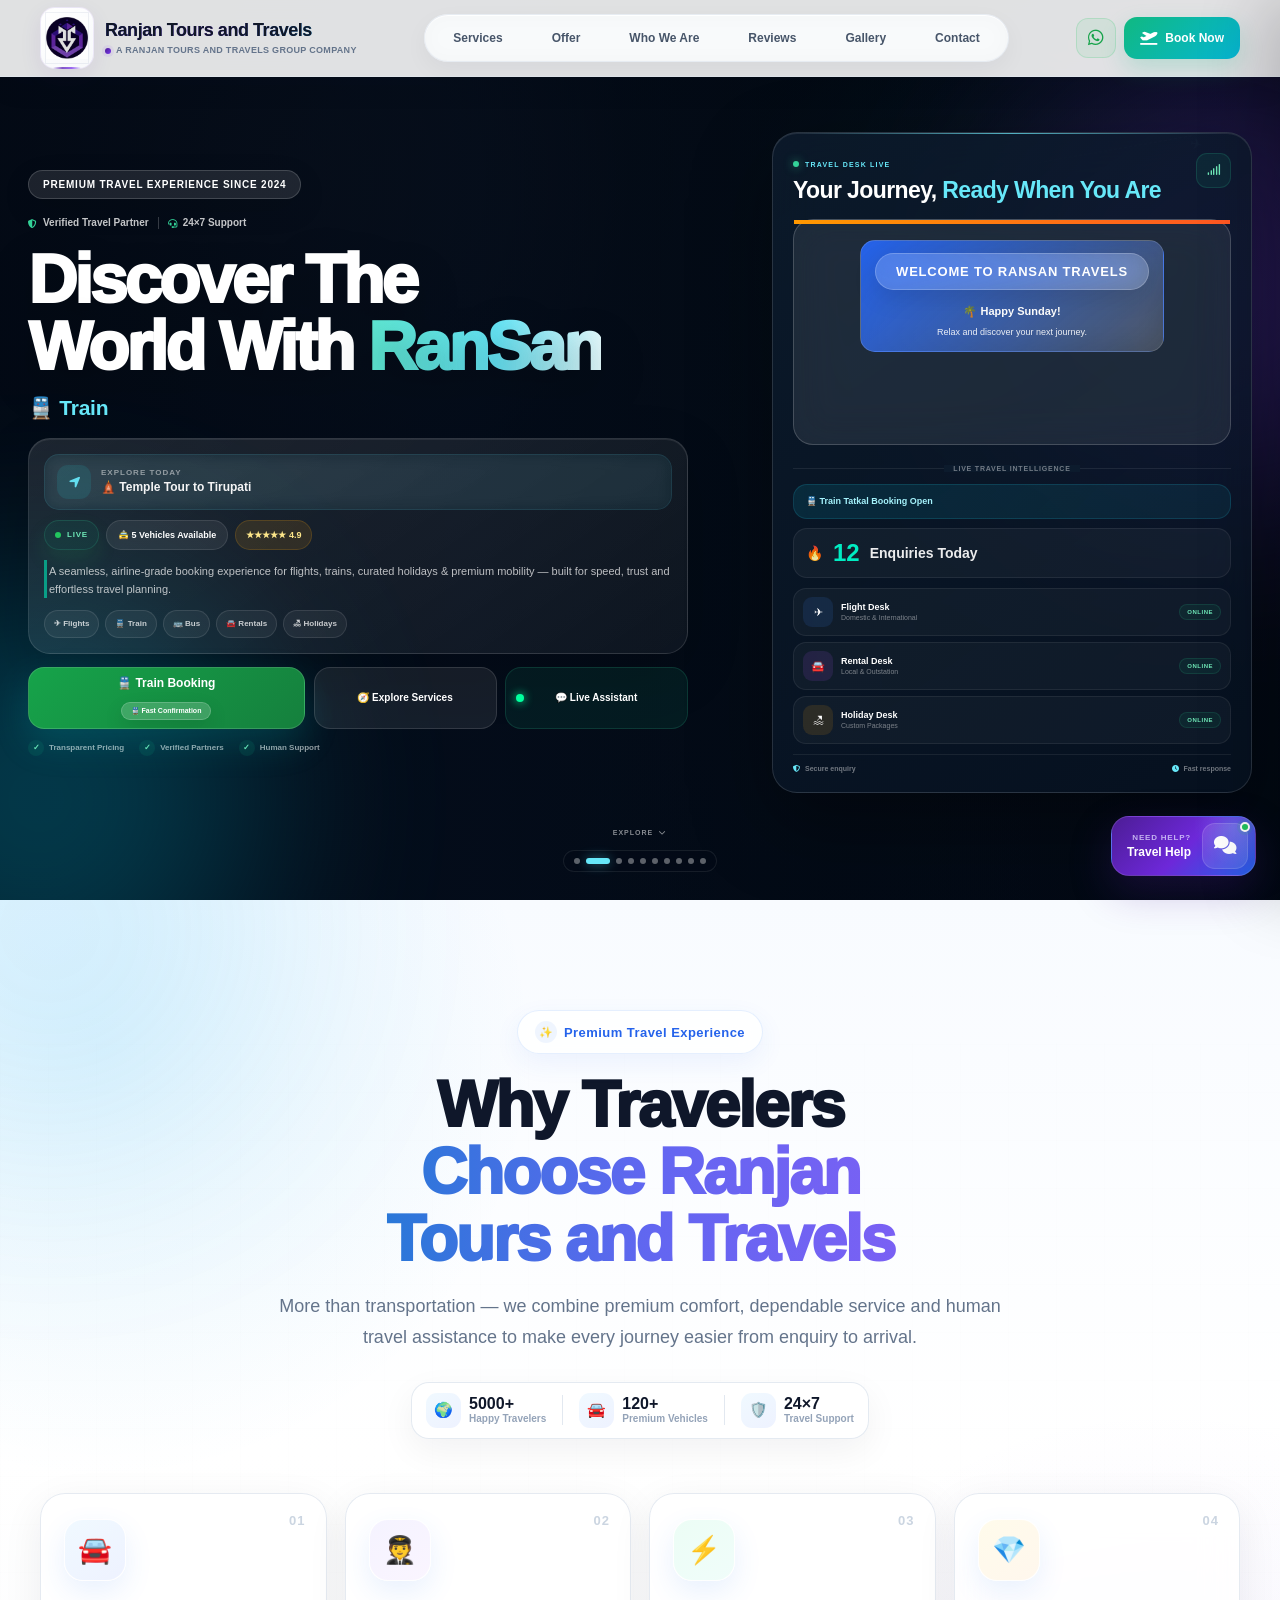
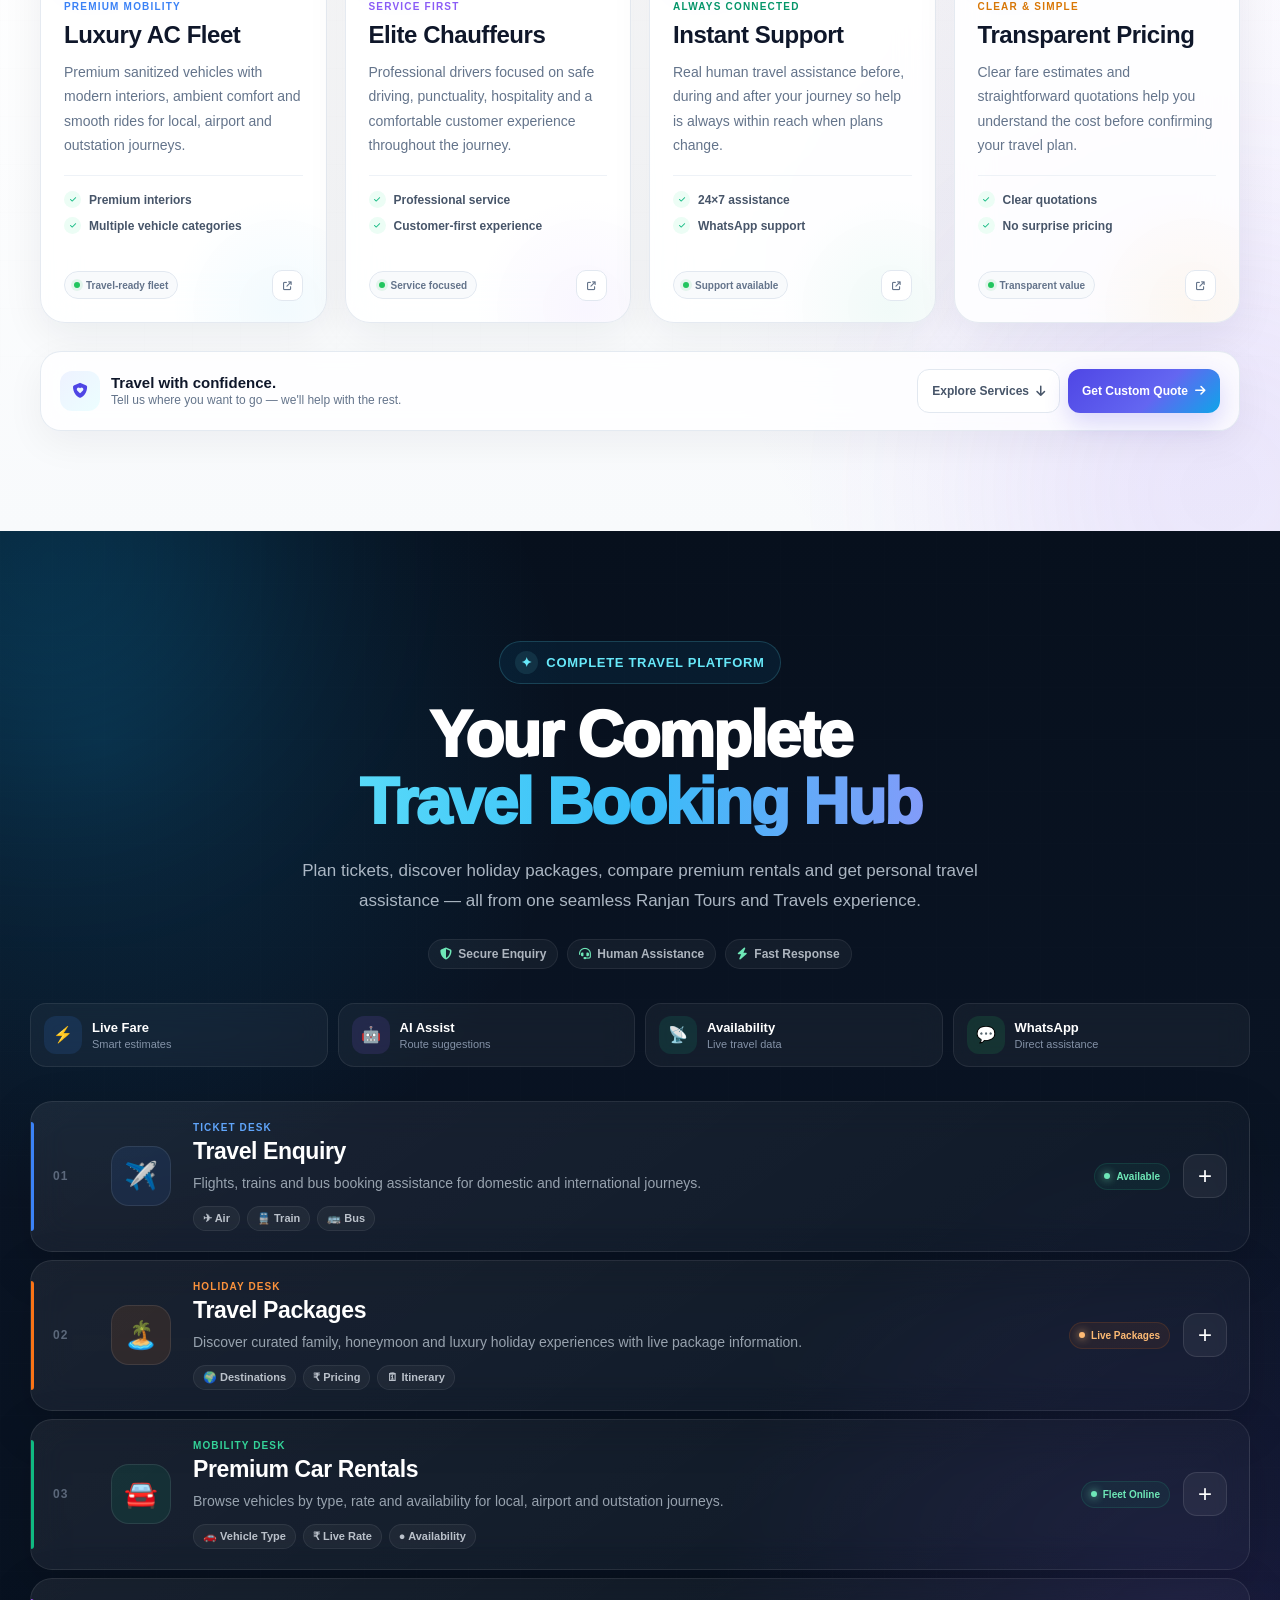
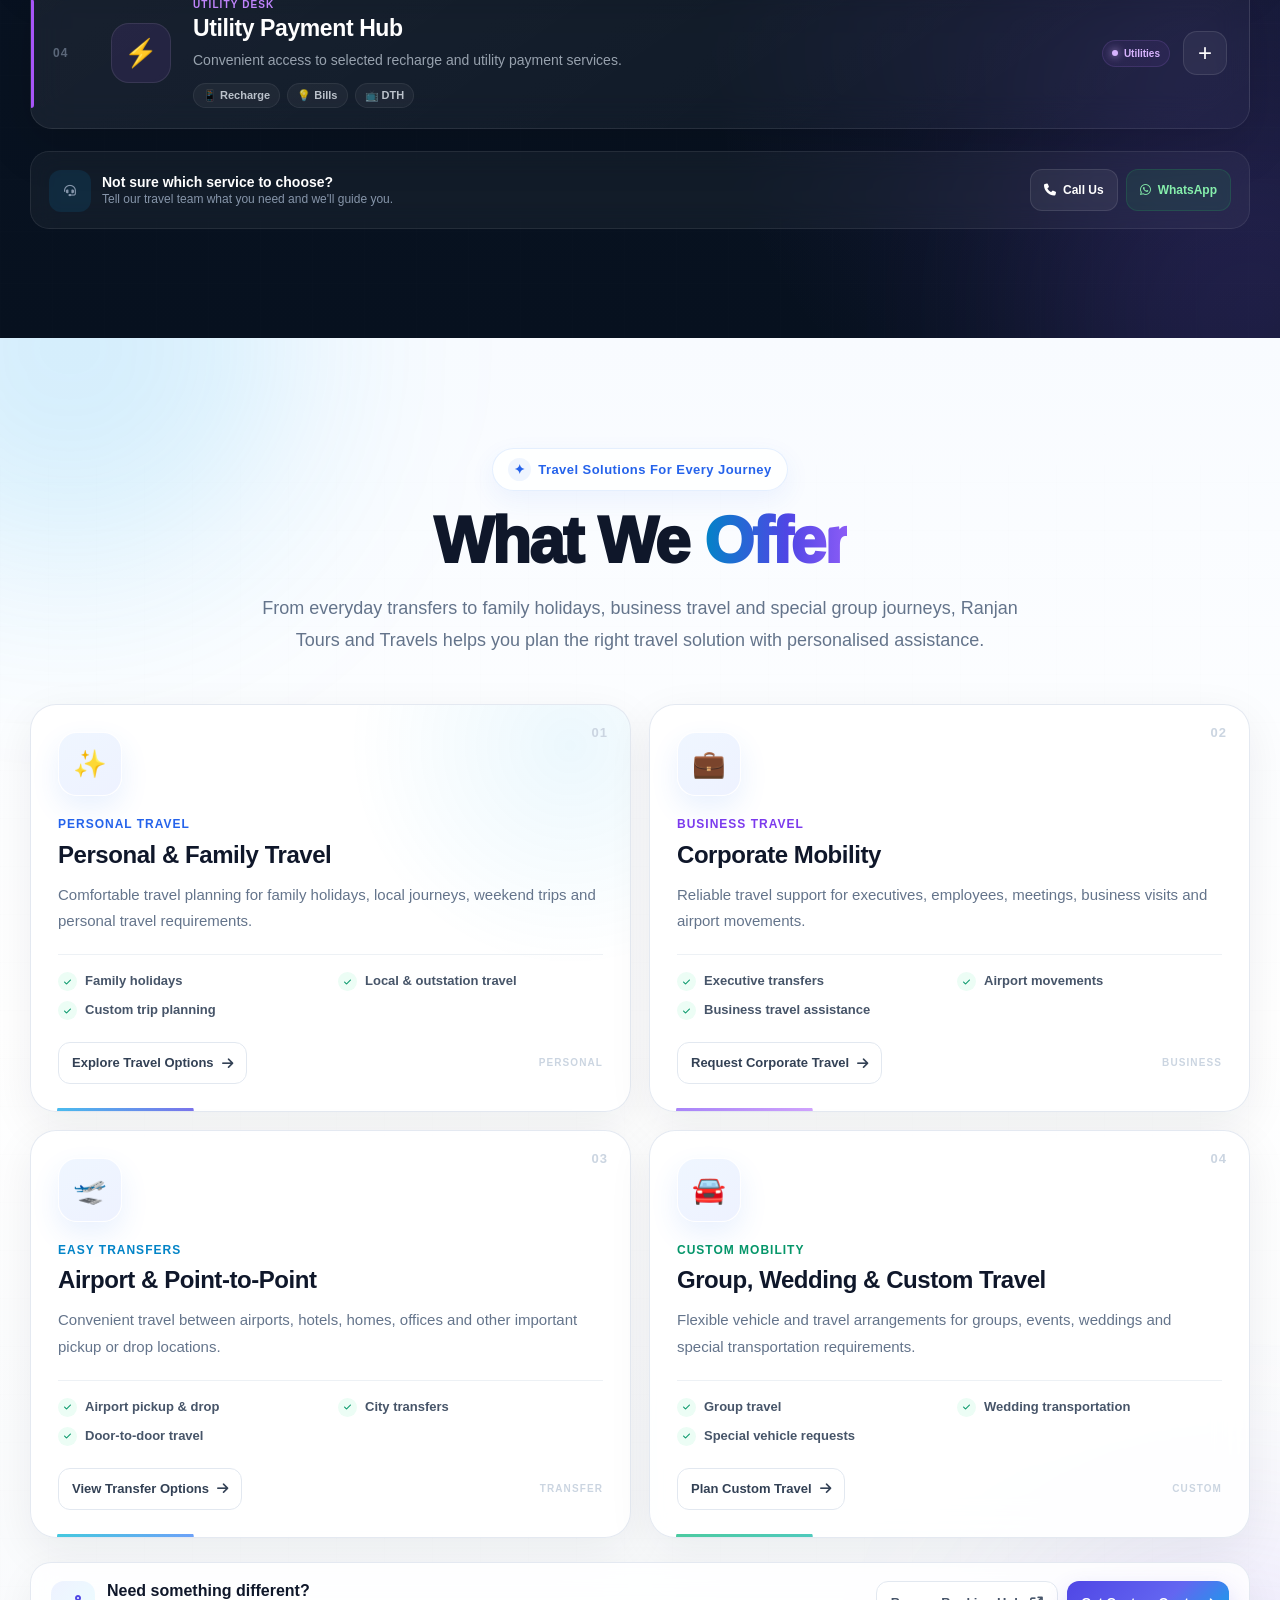
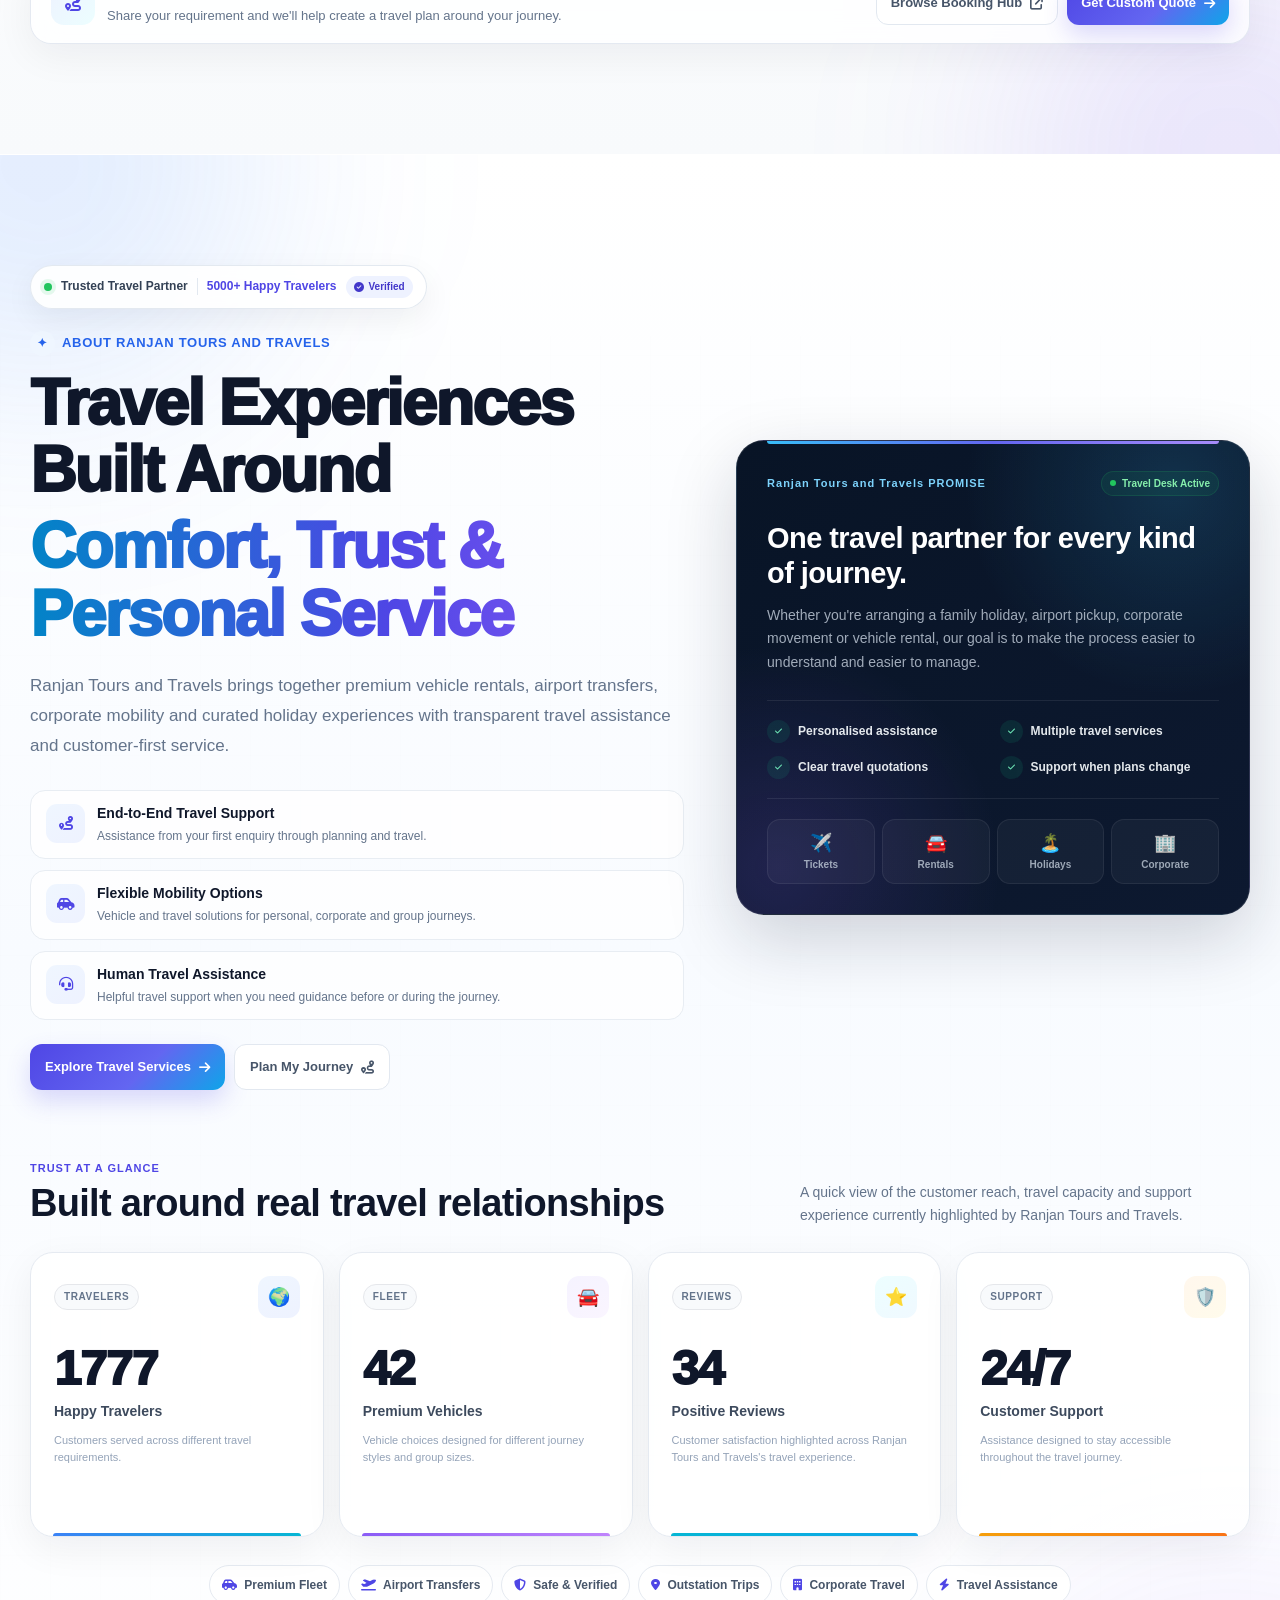
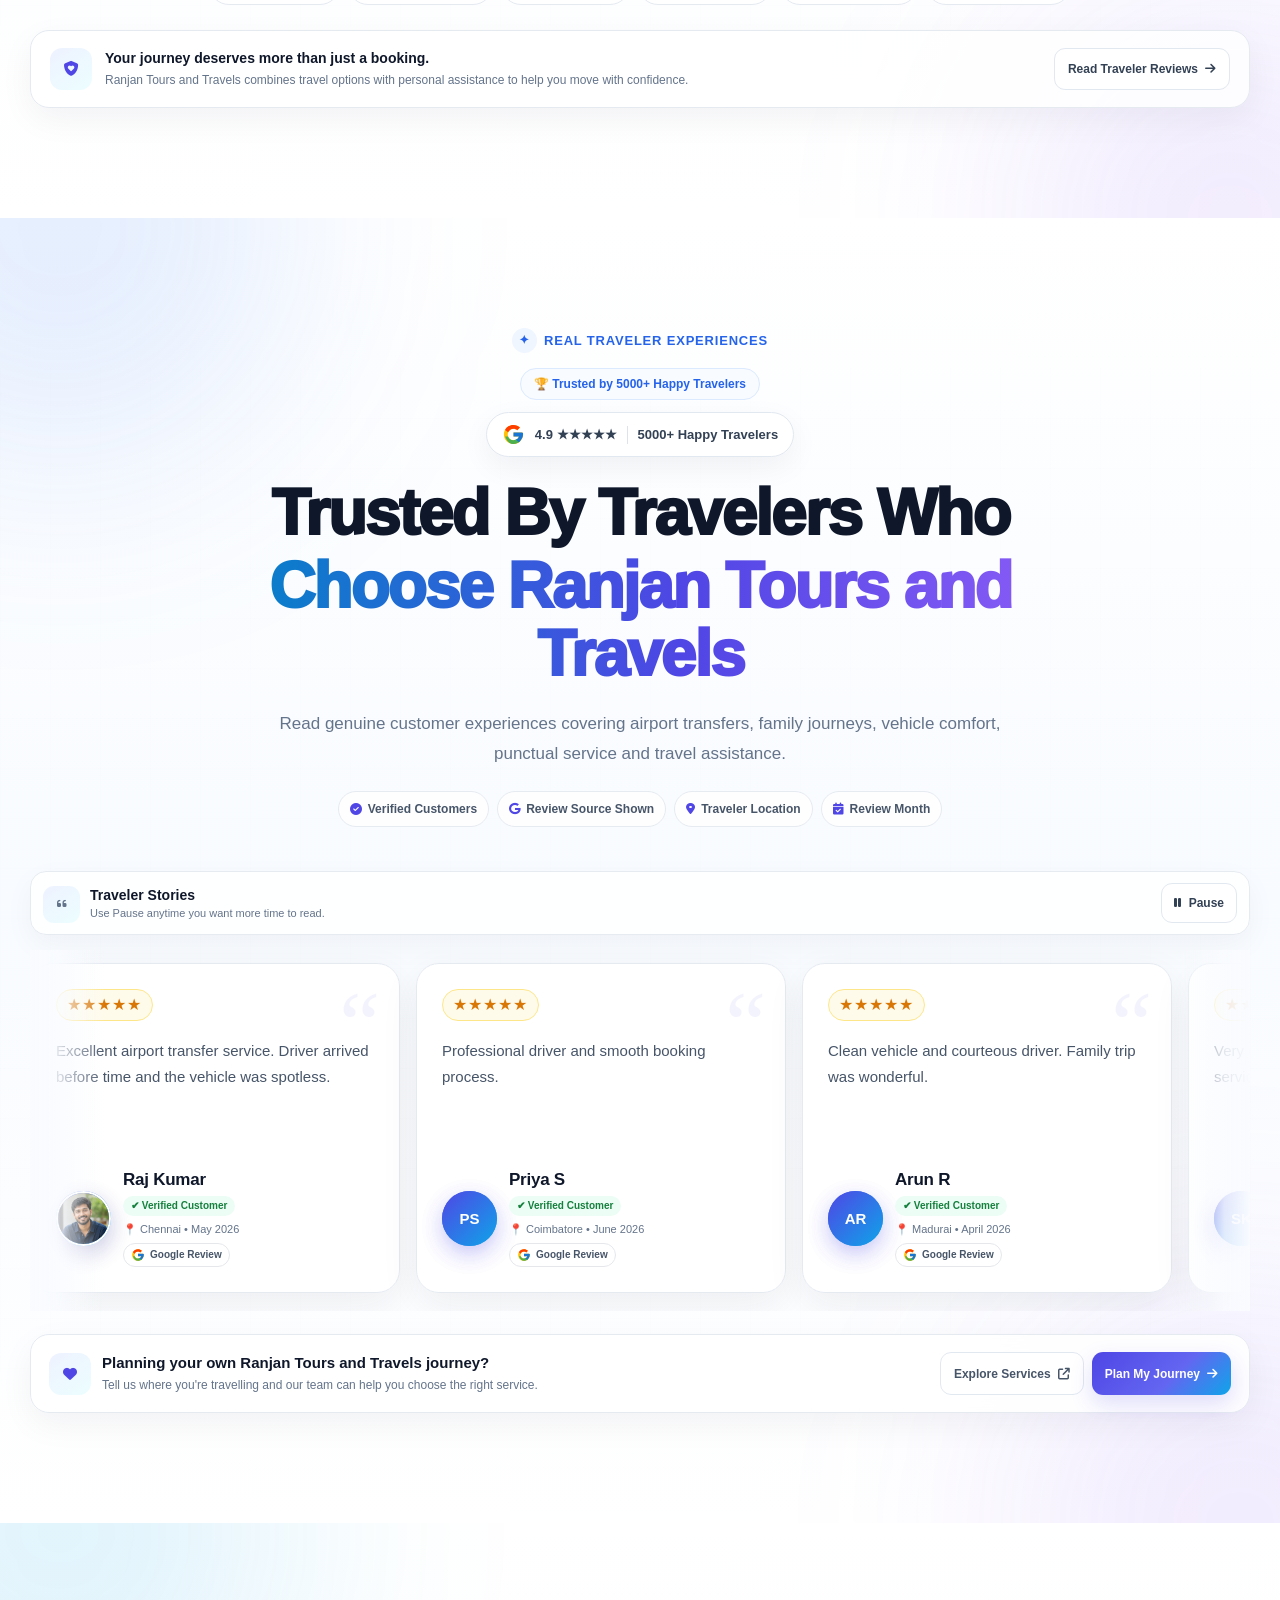
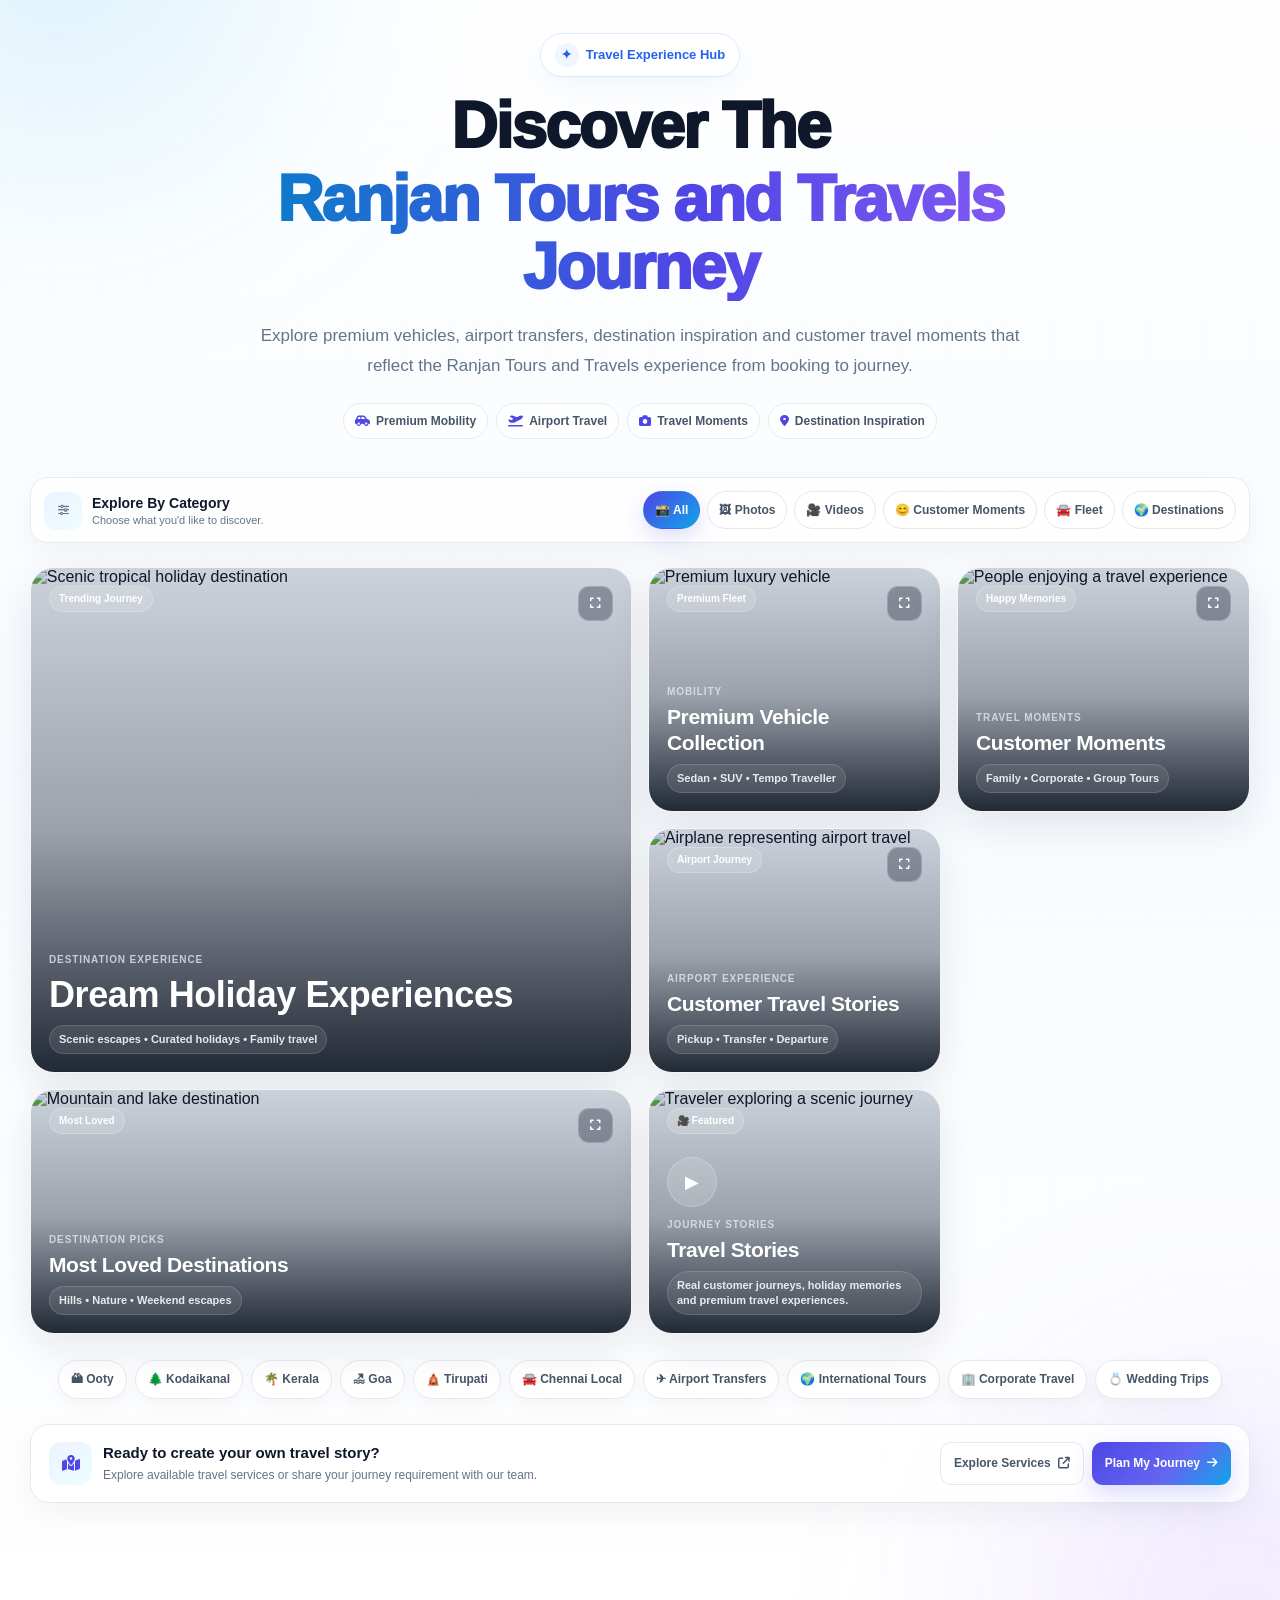
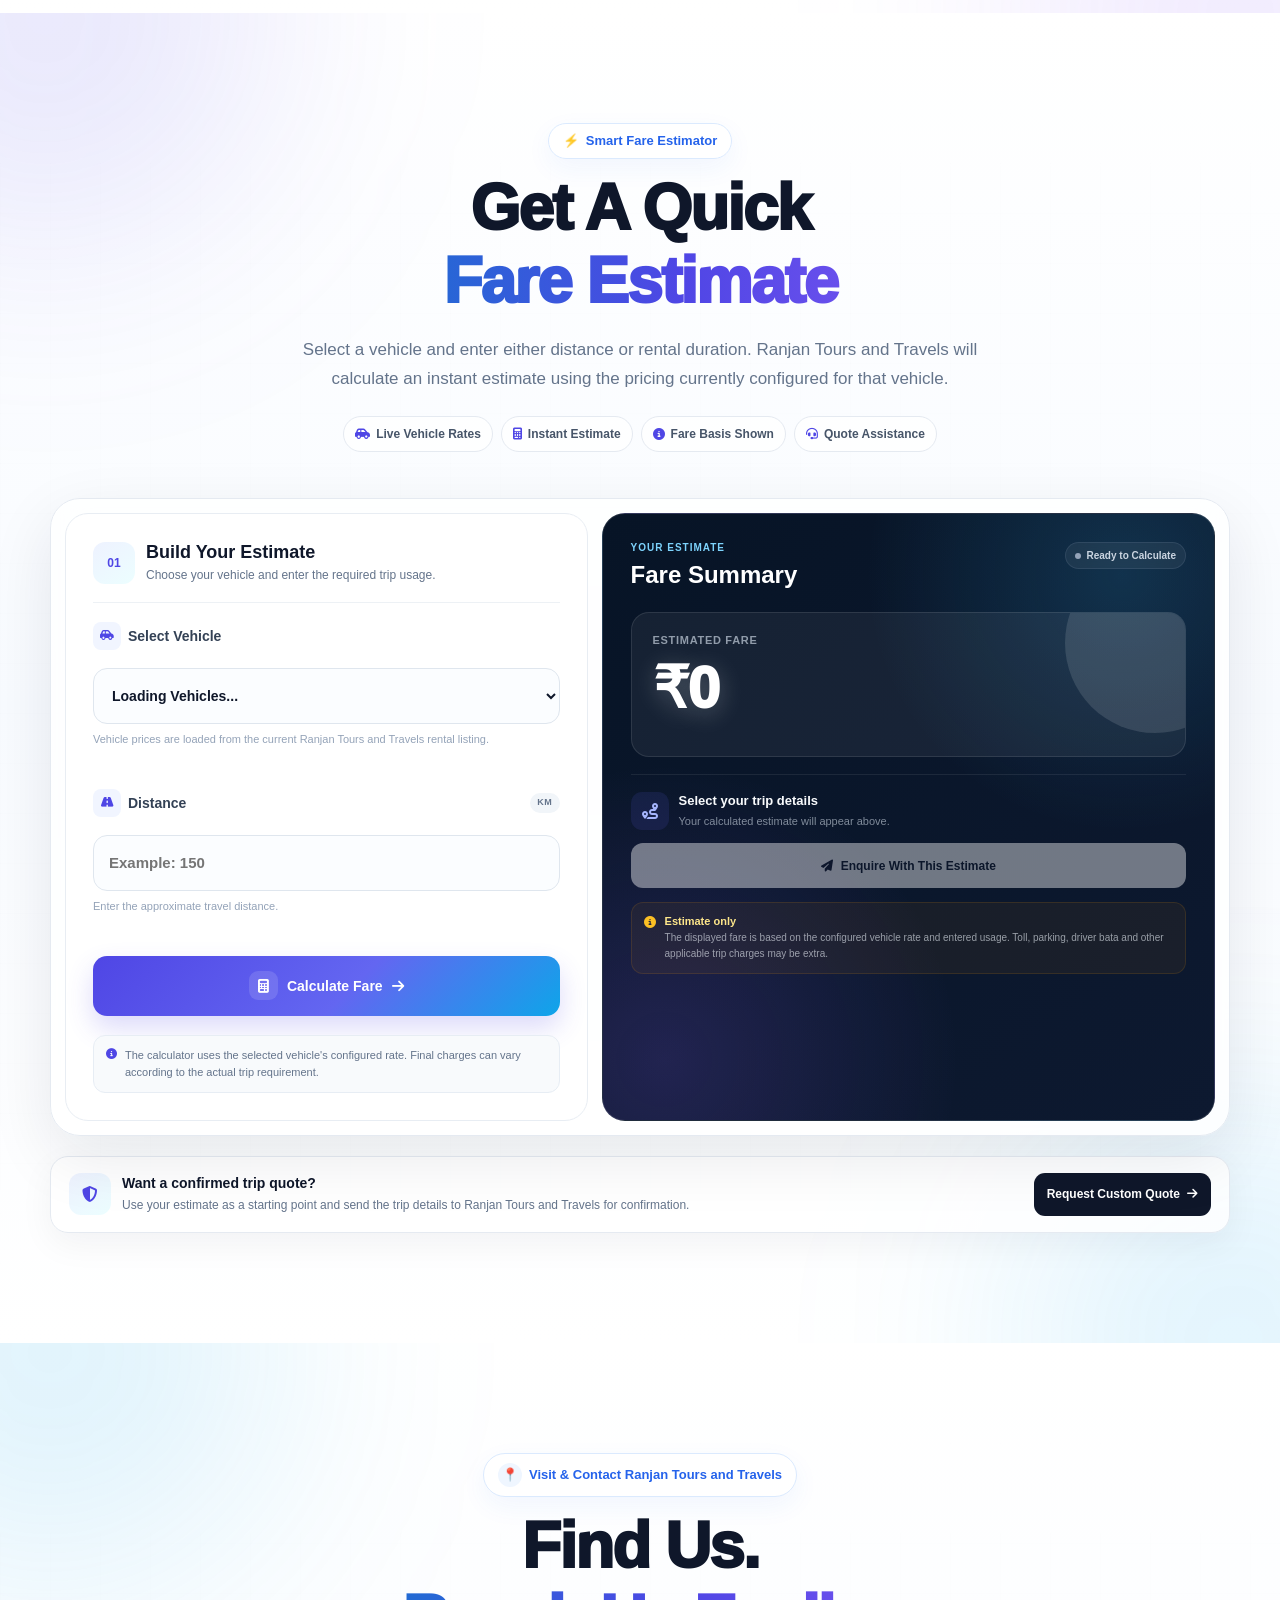
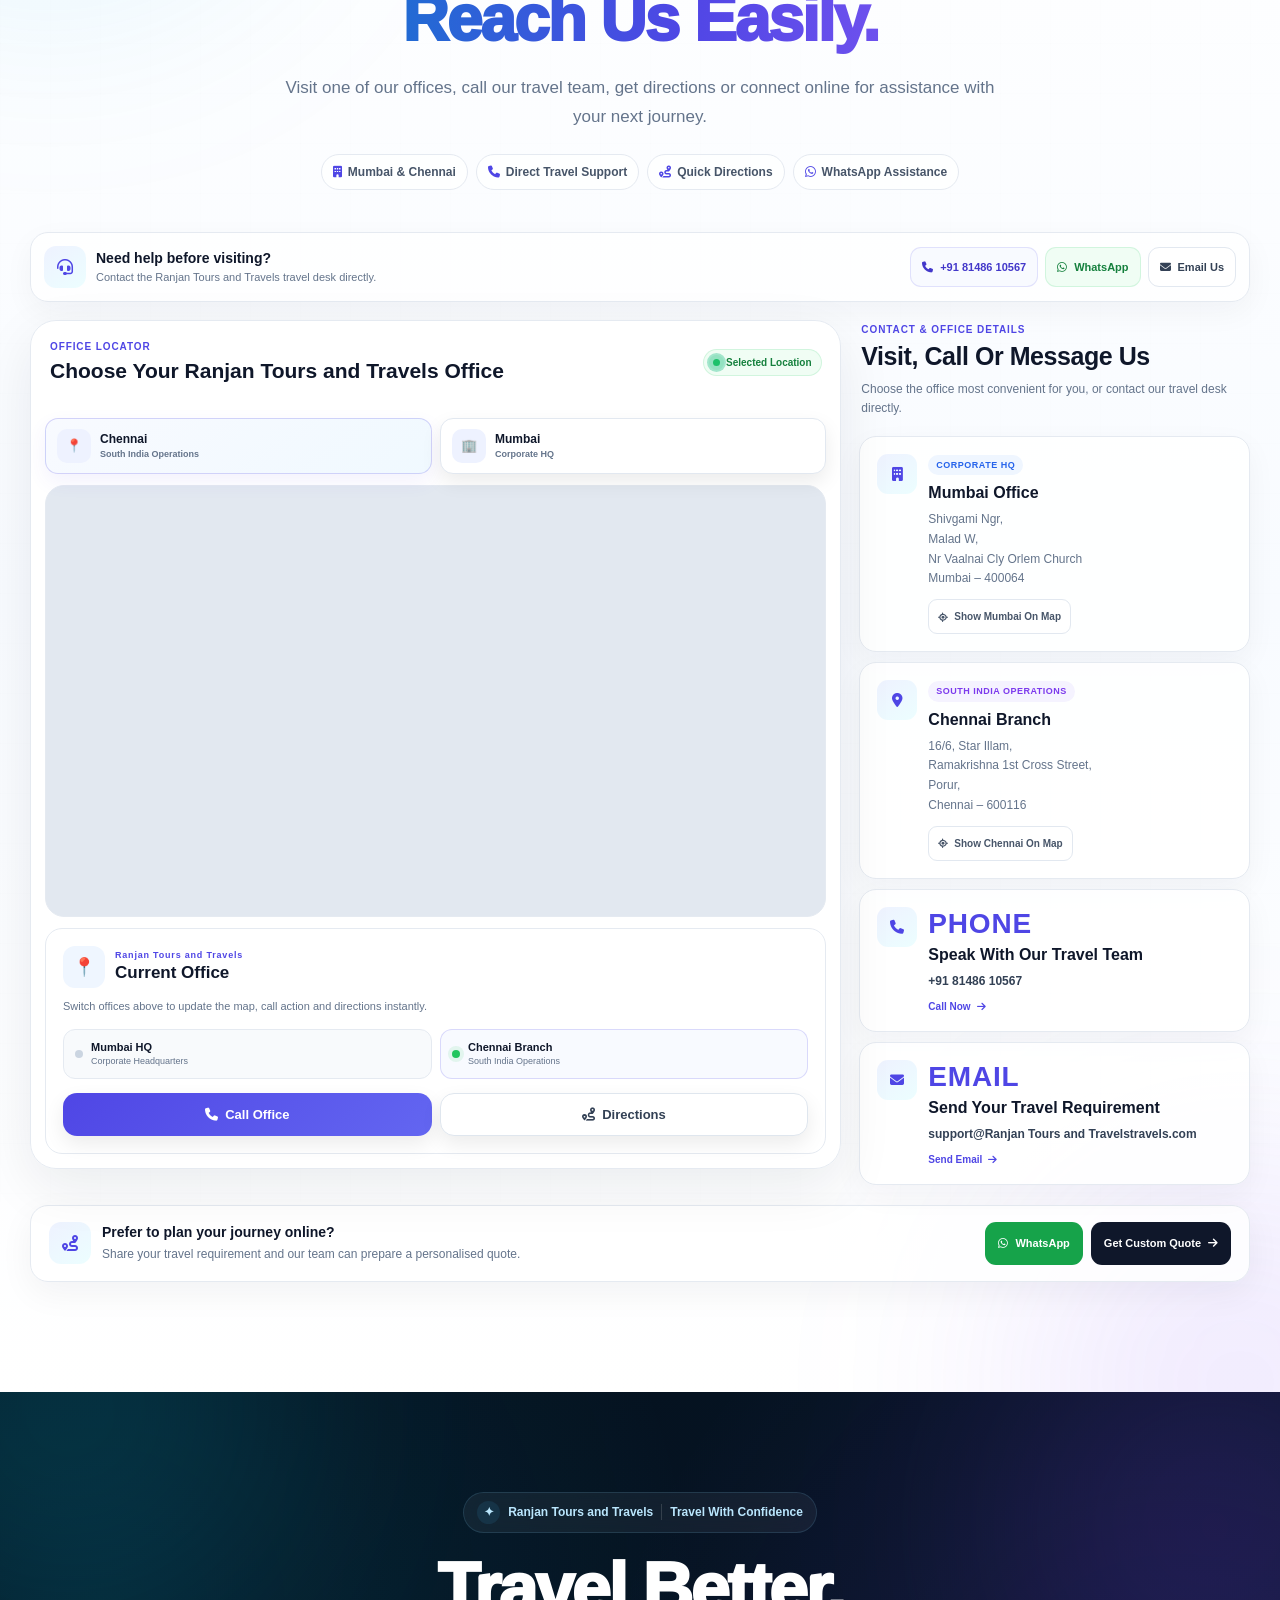
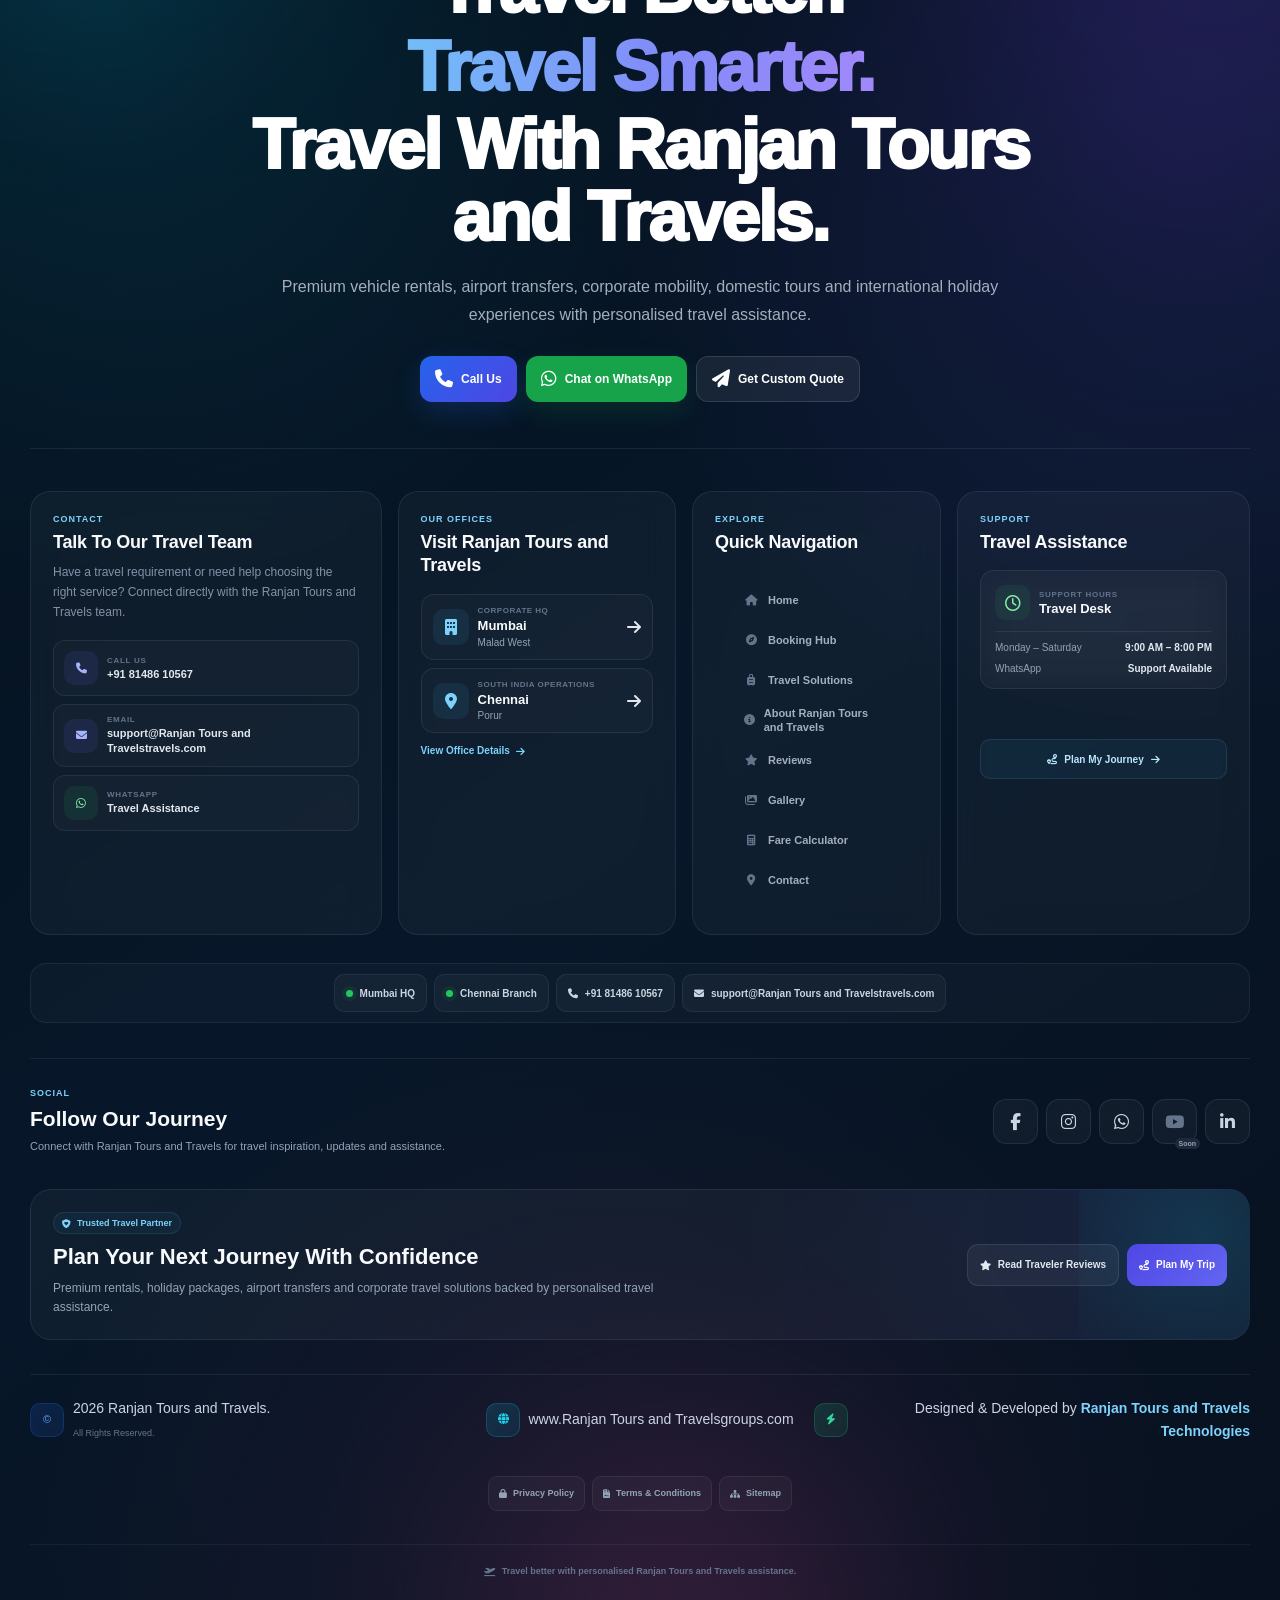
==== commit b421732f: "Update index.html" ====
--- a/index.html
+++ b/index.html
@@ -245,7 +245,7 @@
 
                 <span class="rs-header-logo-wrap">
 
-                    <img src="asset/travel/Ranjan Tours and Travels-logo.png" alt="Ranjan Tours and Travels Groups" class="rs-header-logo-image">
+                    <img src="asset/travel/ransan-logo.png" alt="RanSan Groups" class="rs-header-logo-image">
 
                 </span>
 
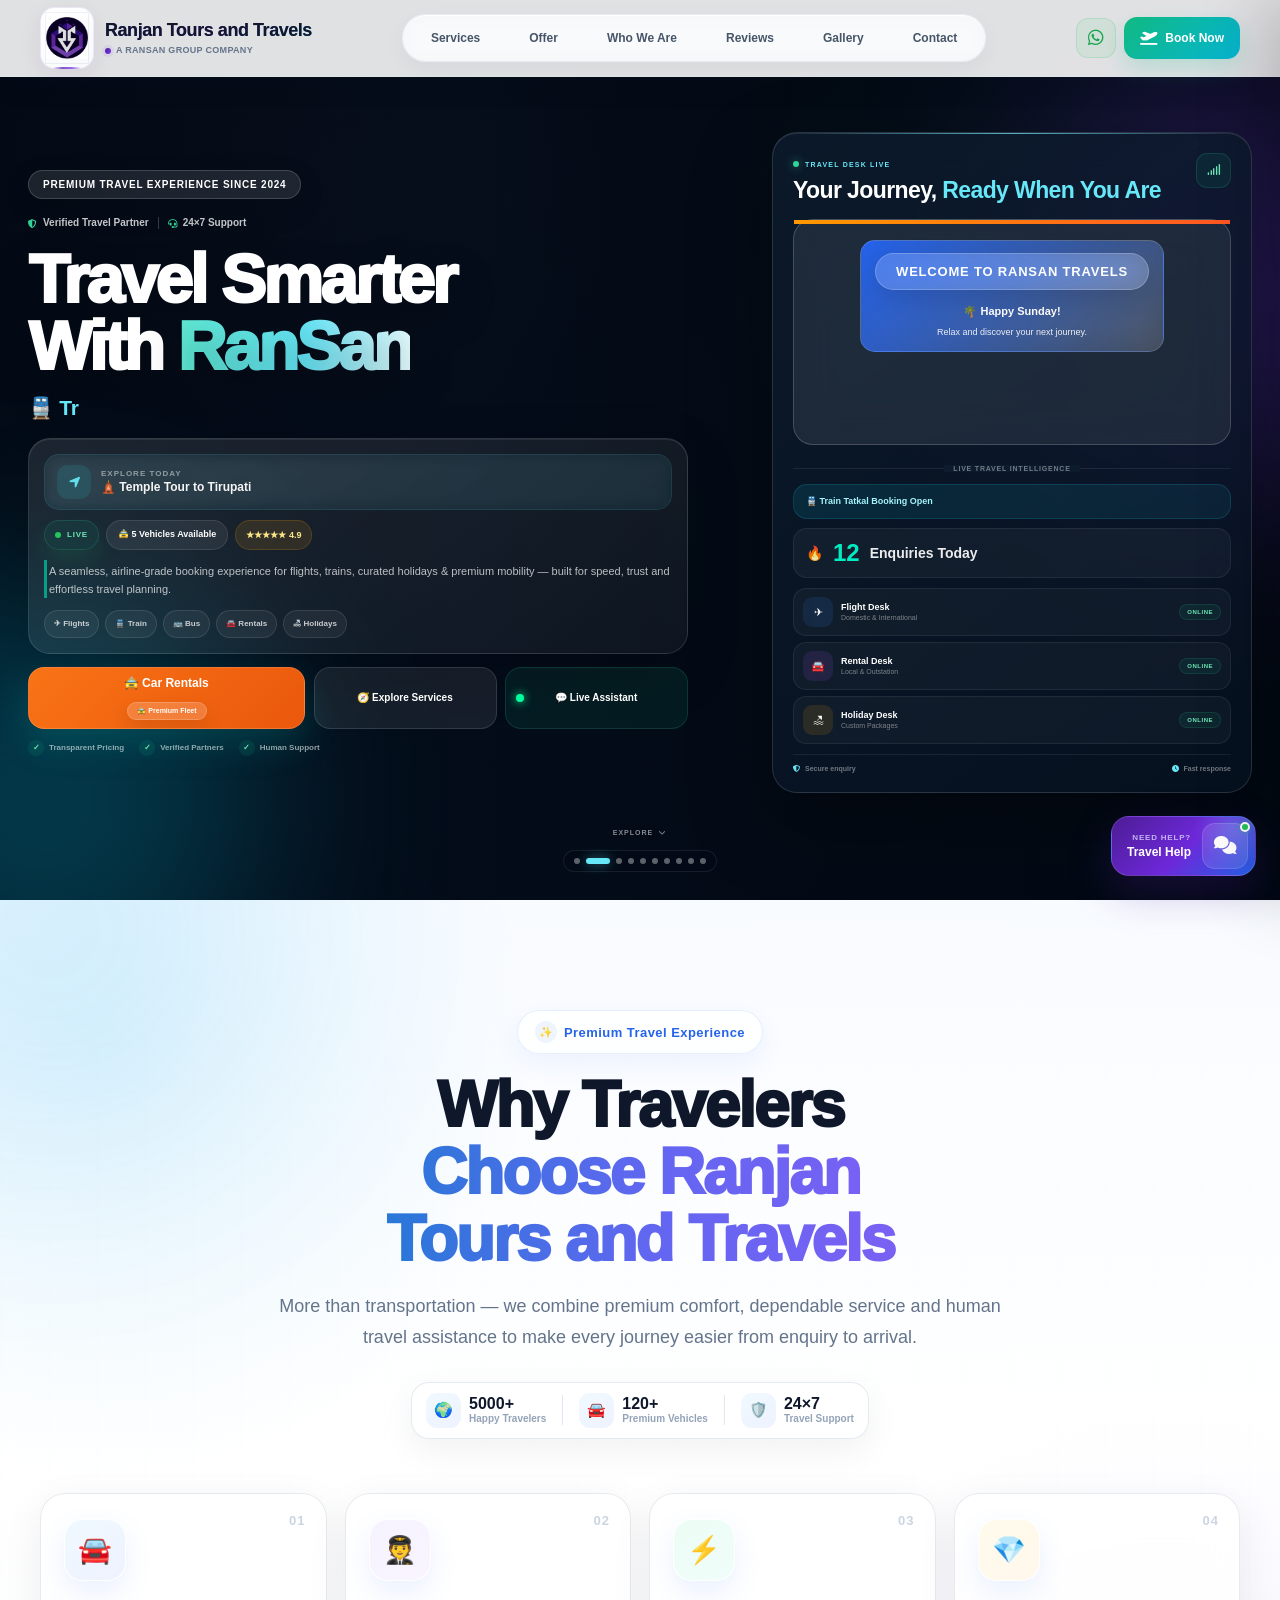
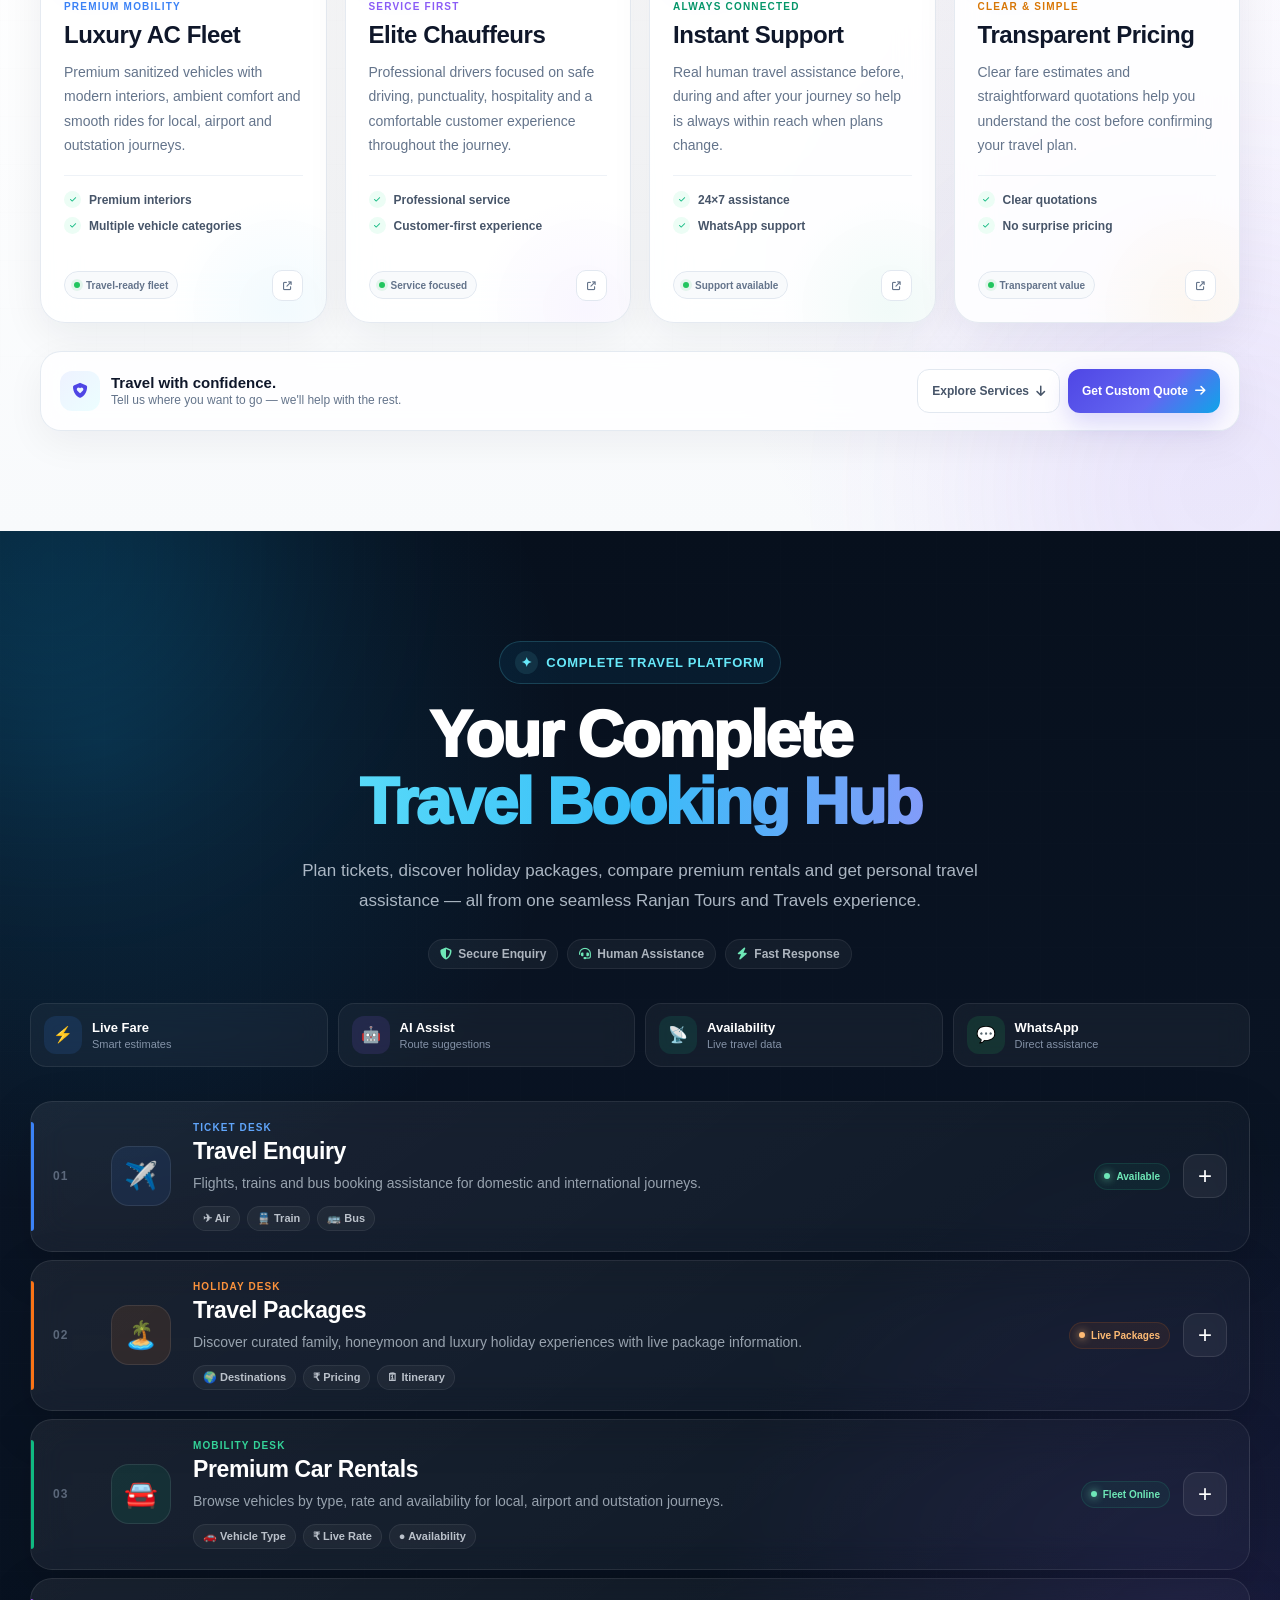
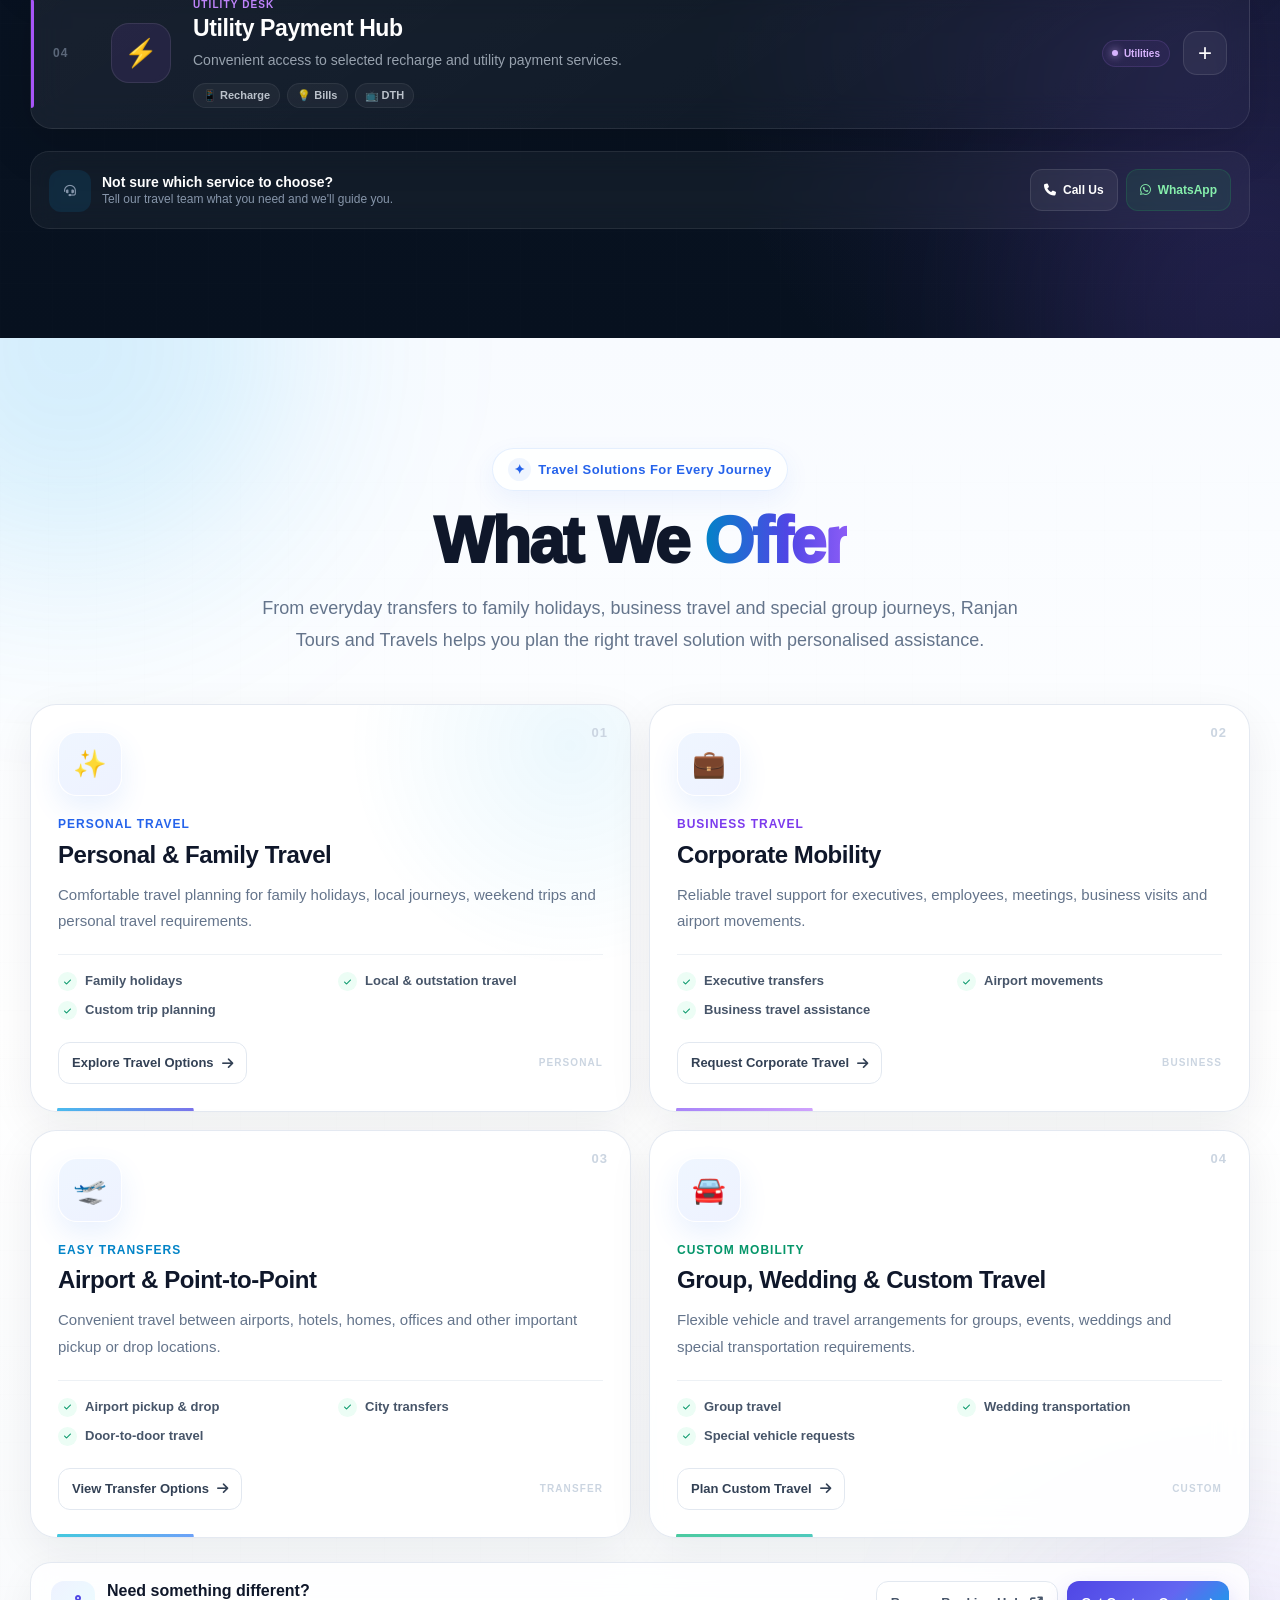
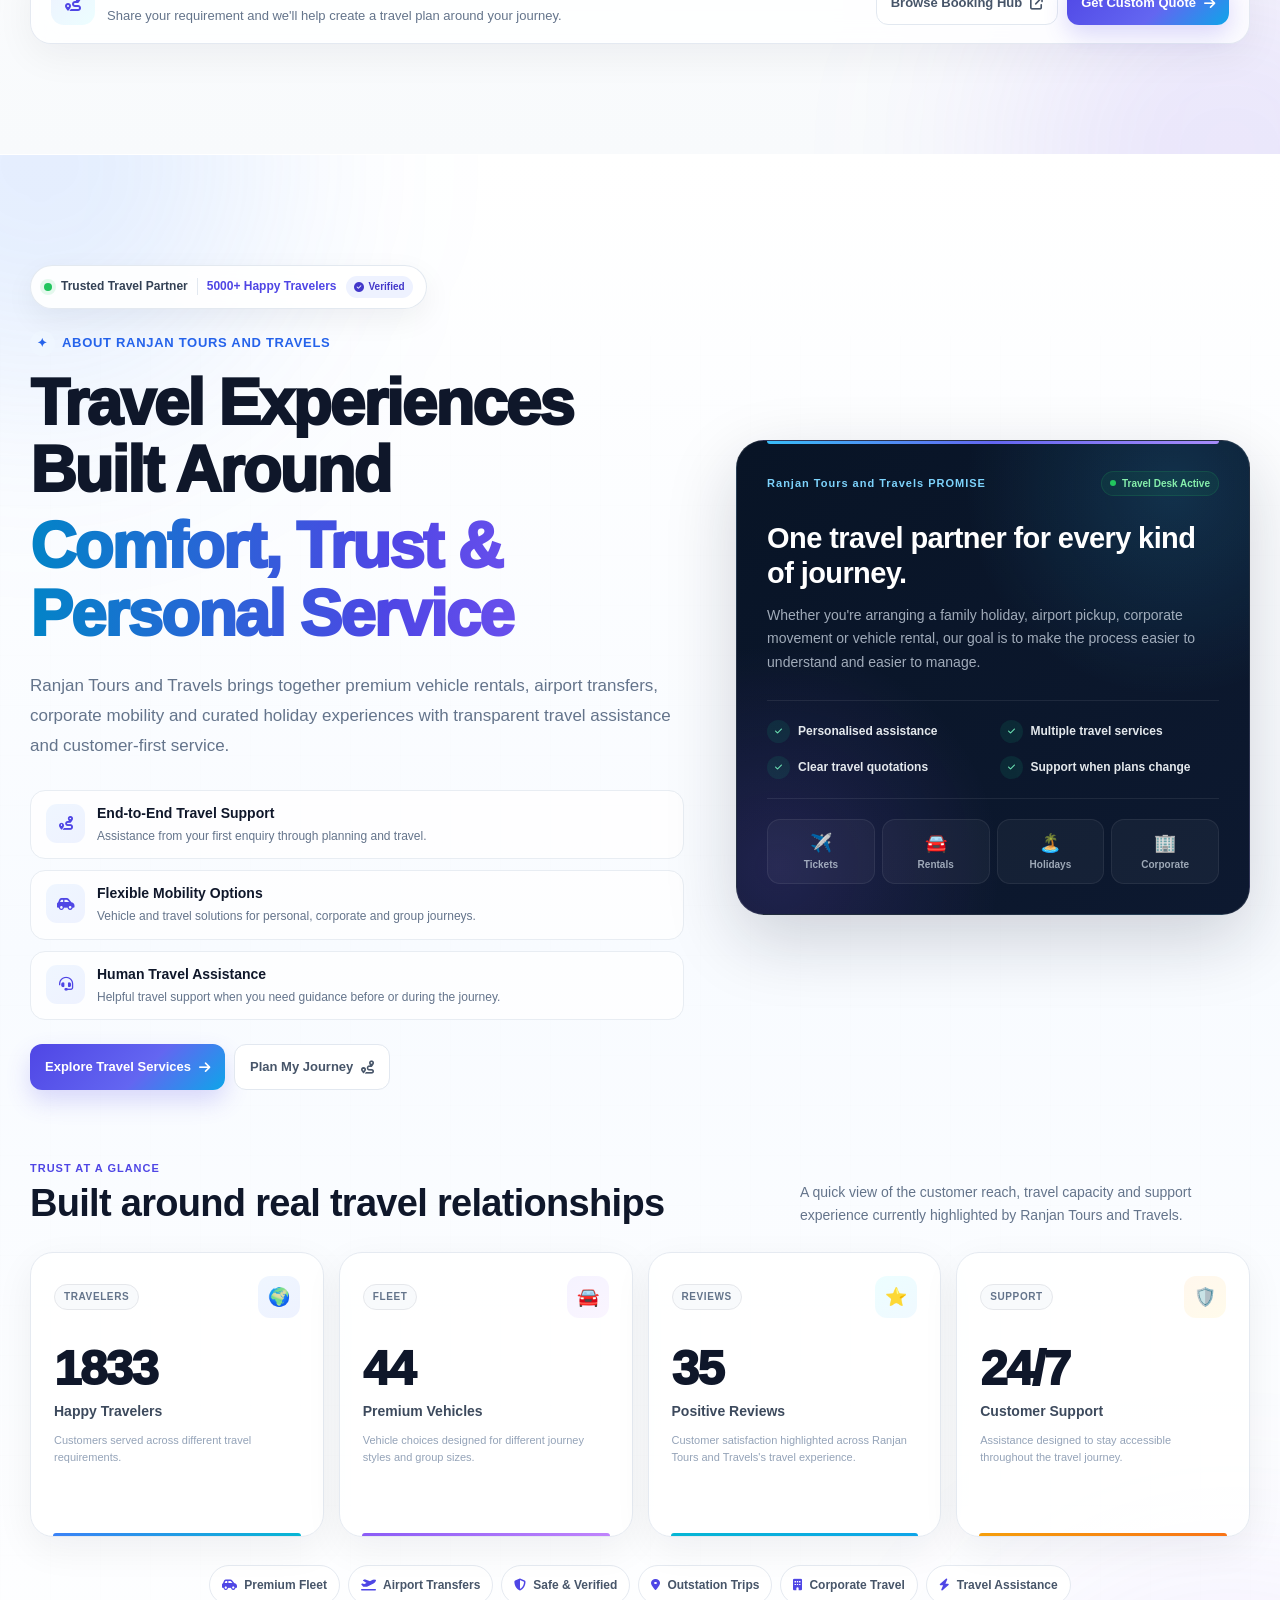
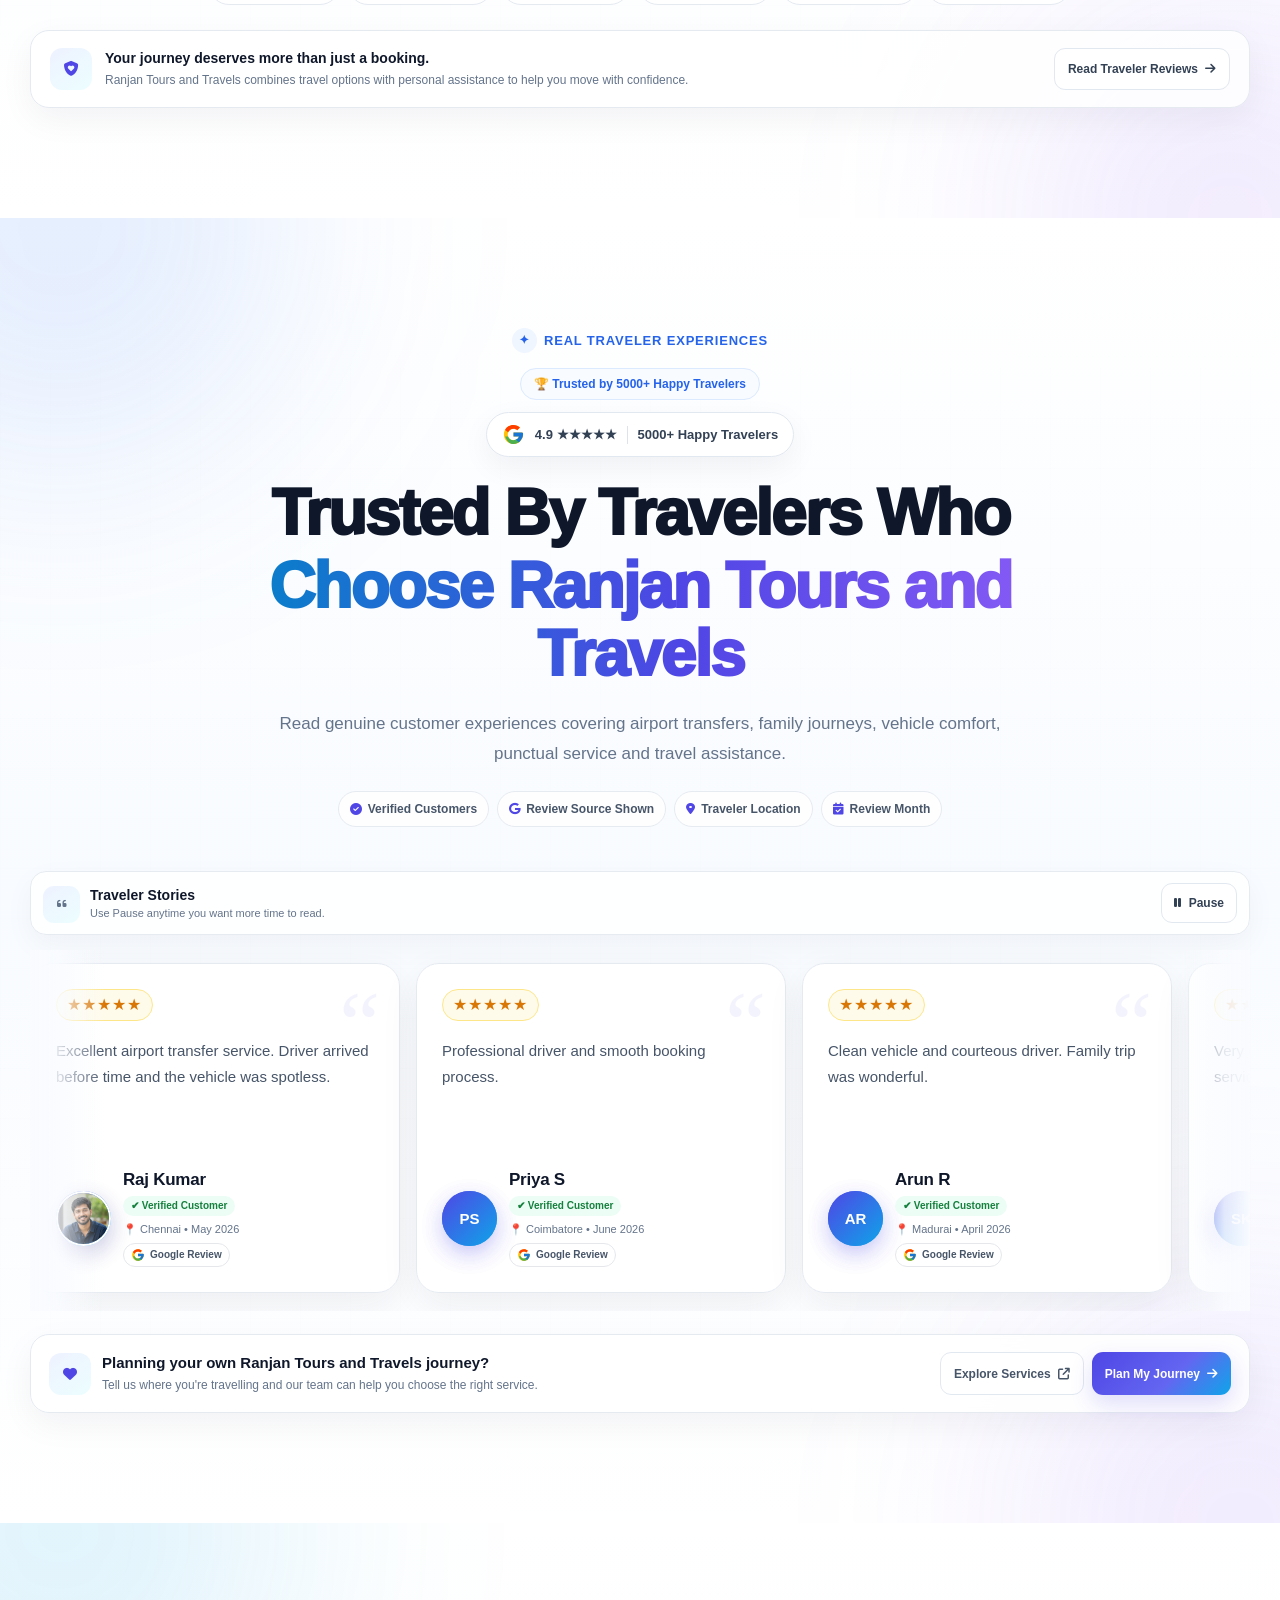
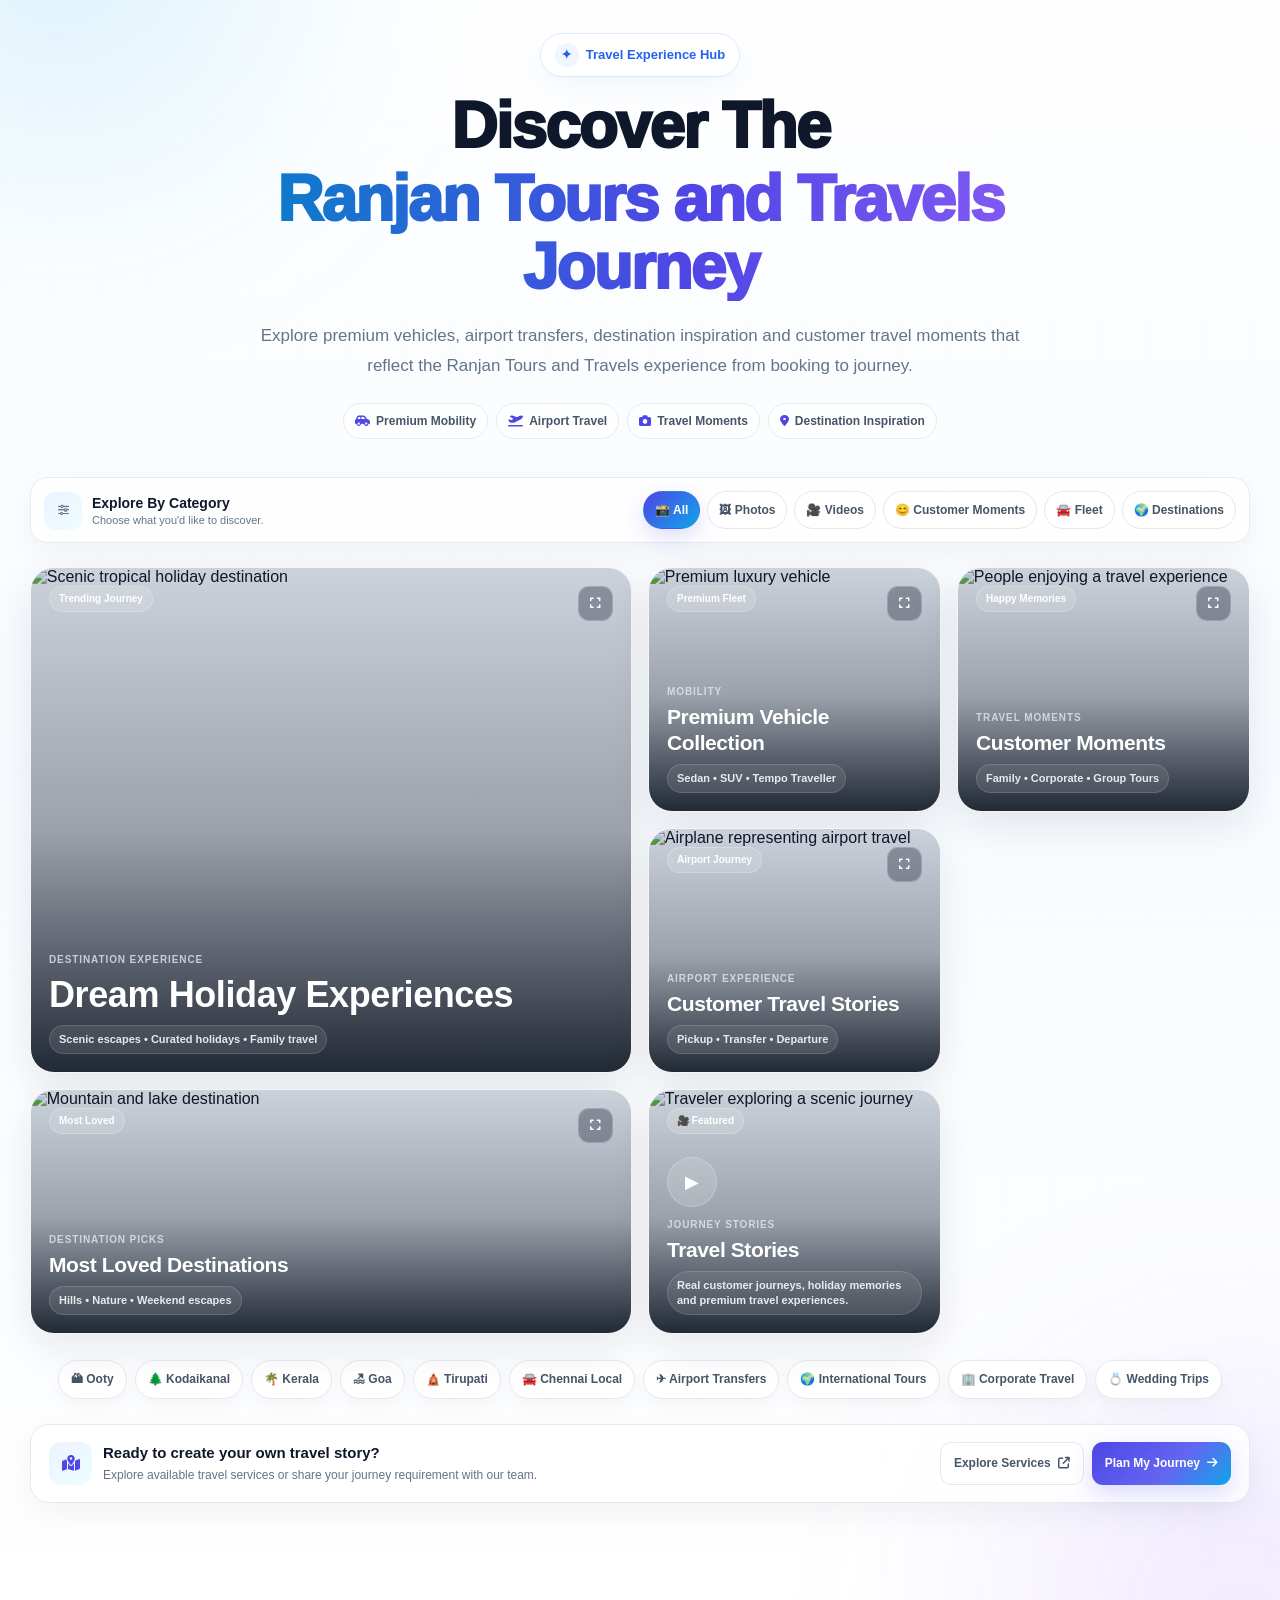
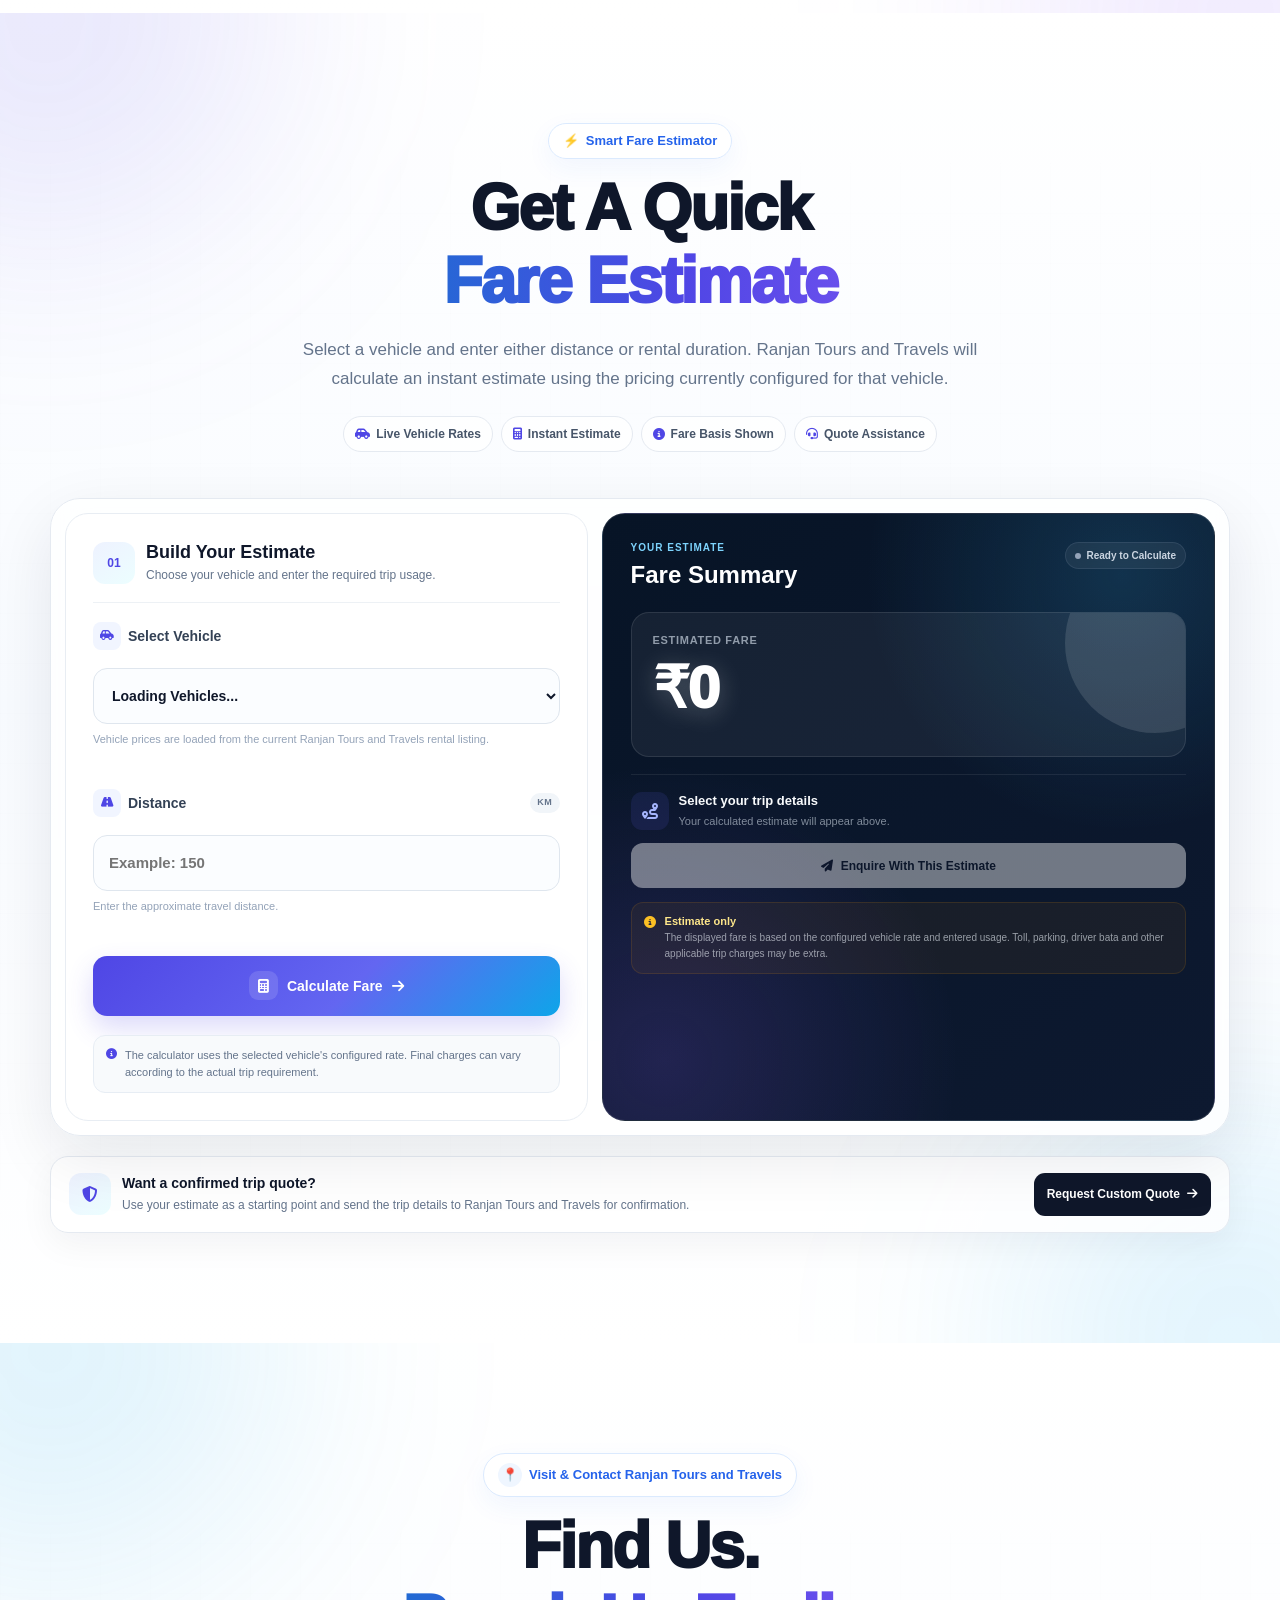
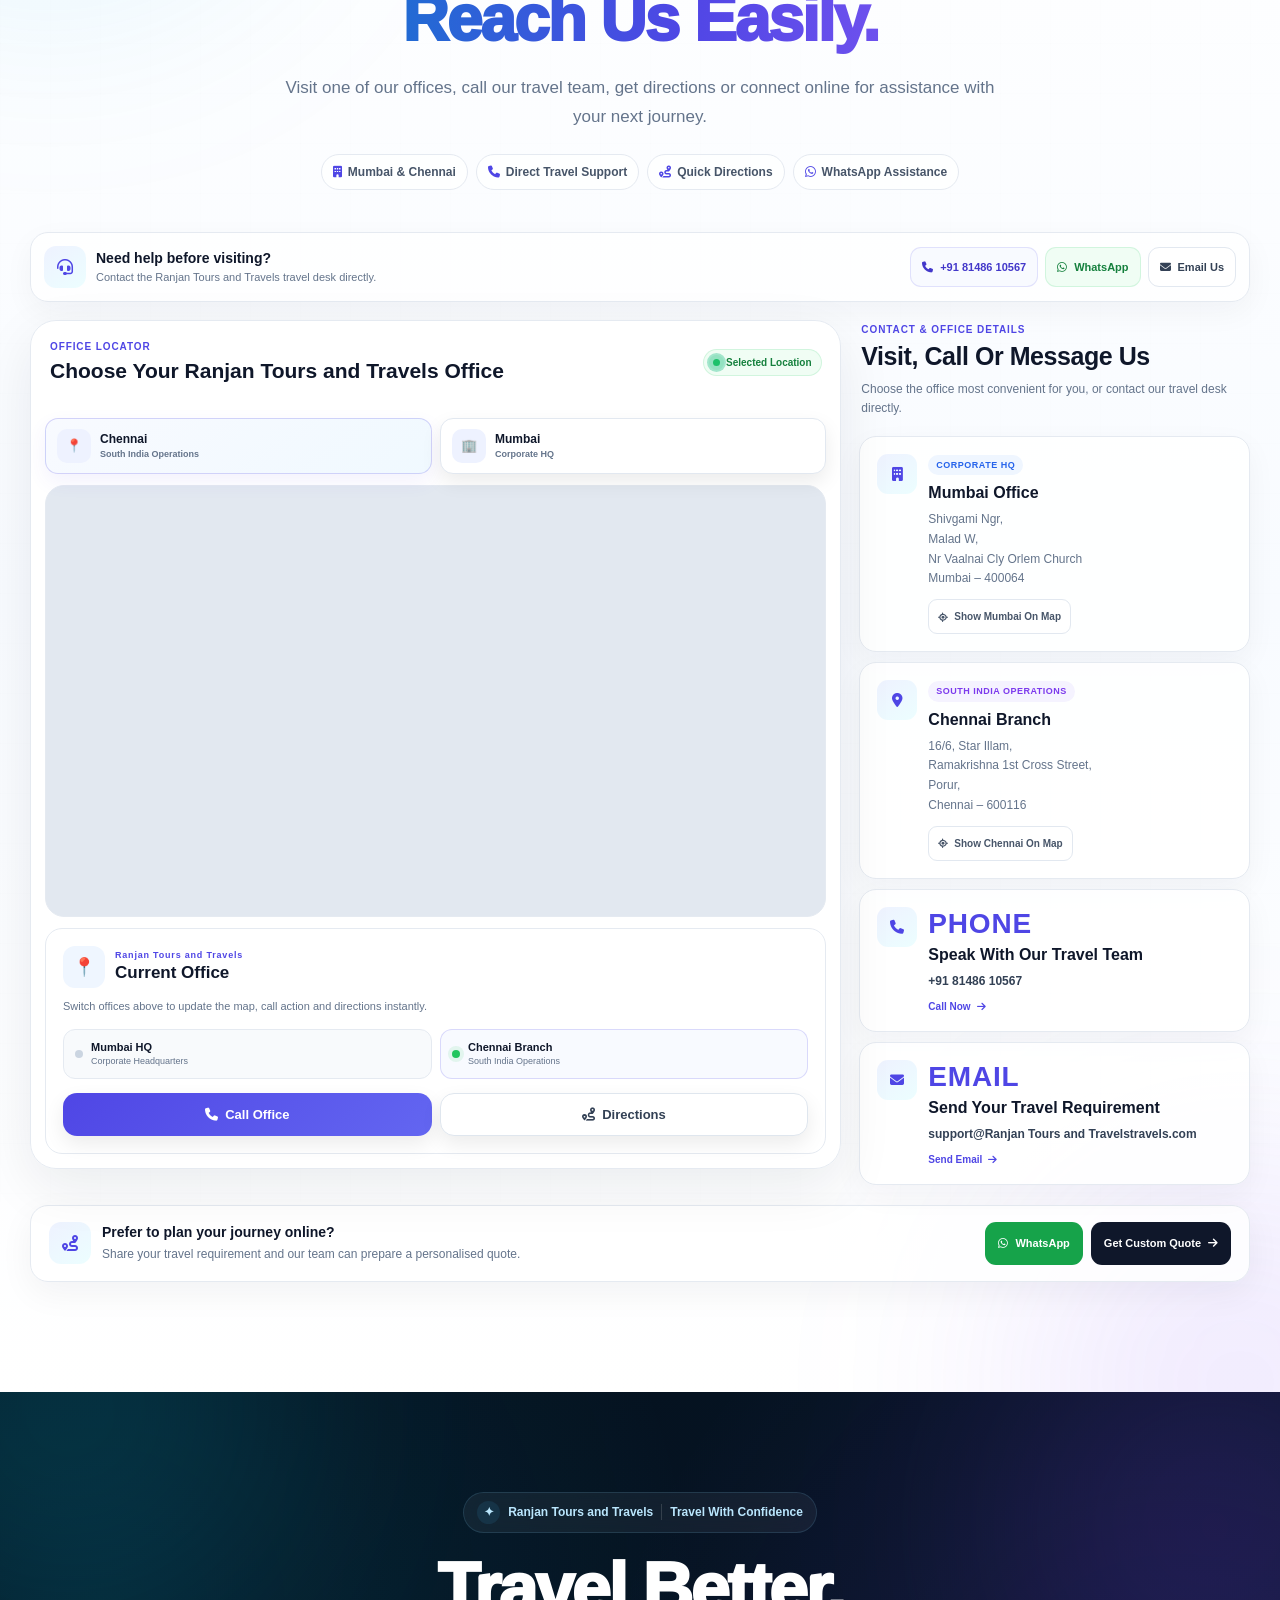
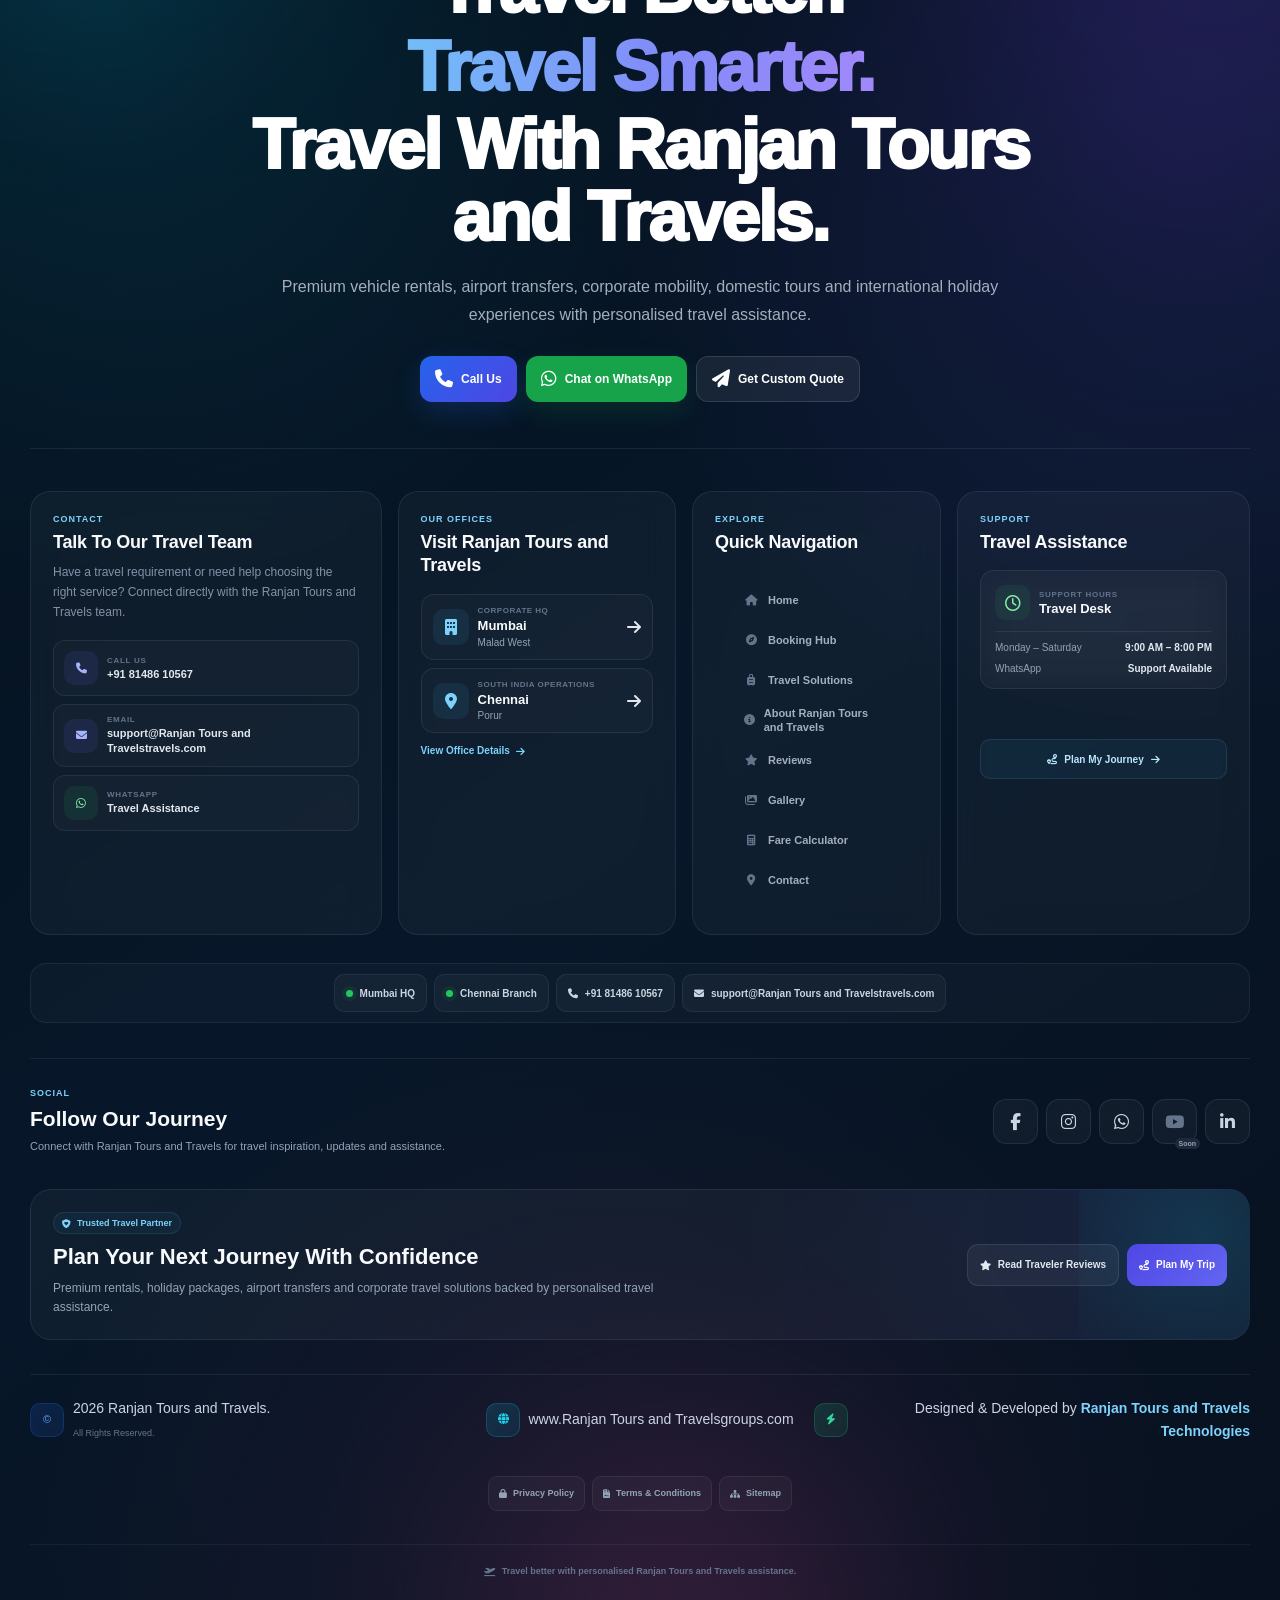
==== commit 4dde9c8b: "Update index.html" ====
--- a/index.html
+++ b/index.html
@@ -268,7 +268,7 @@
 
                         <span class="rs-brand-dot"></span>
 
-                        A Ranjan Tours and Travels Group Company
+                        A RanSan Group Company
 
                     </small>
 
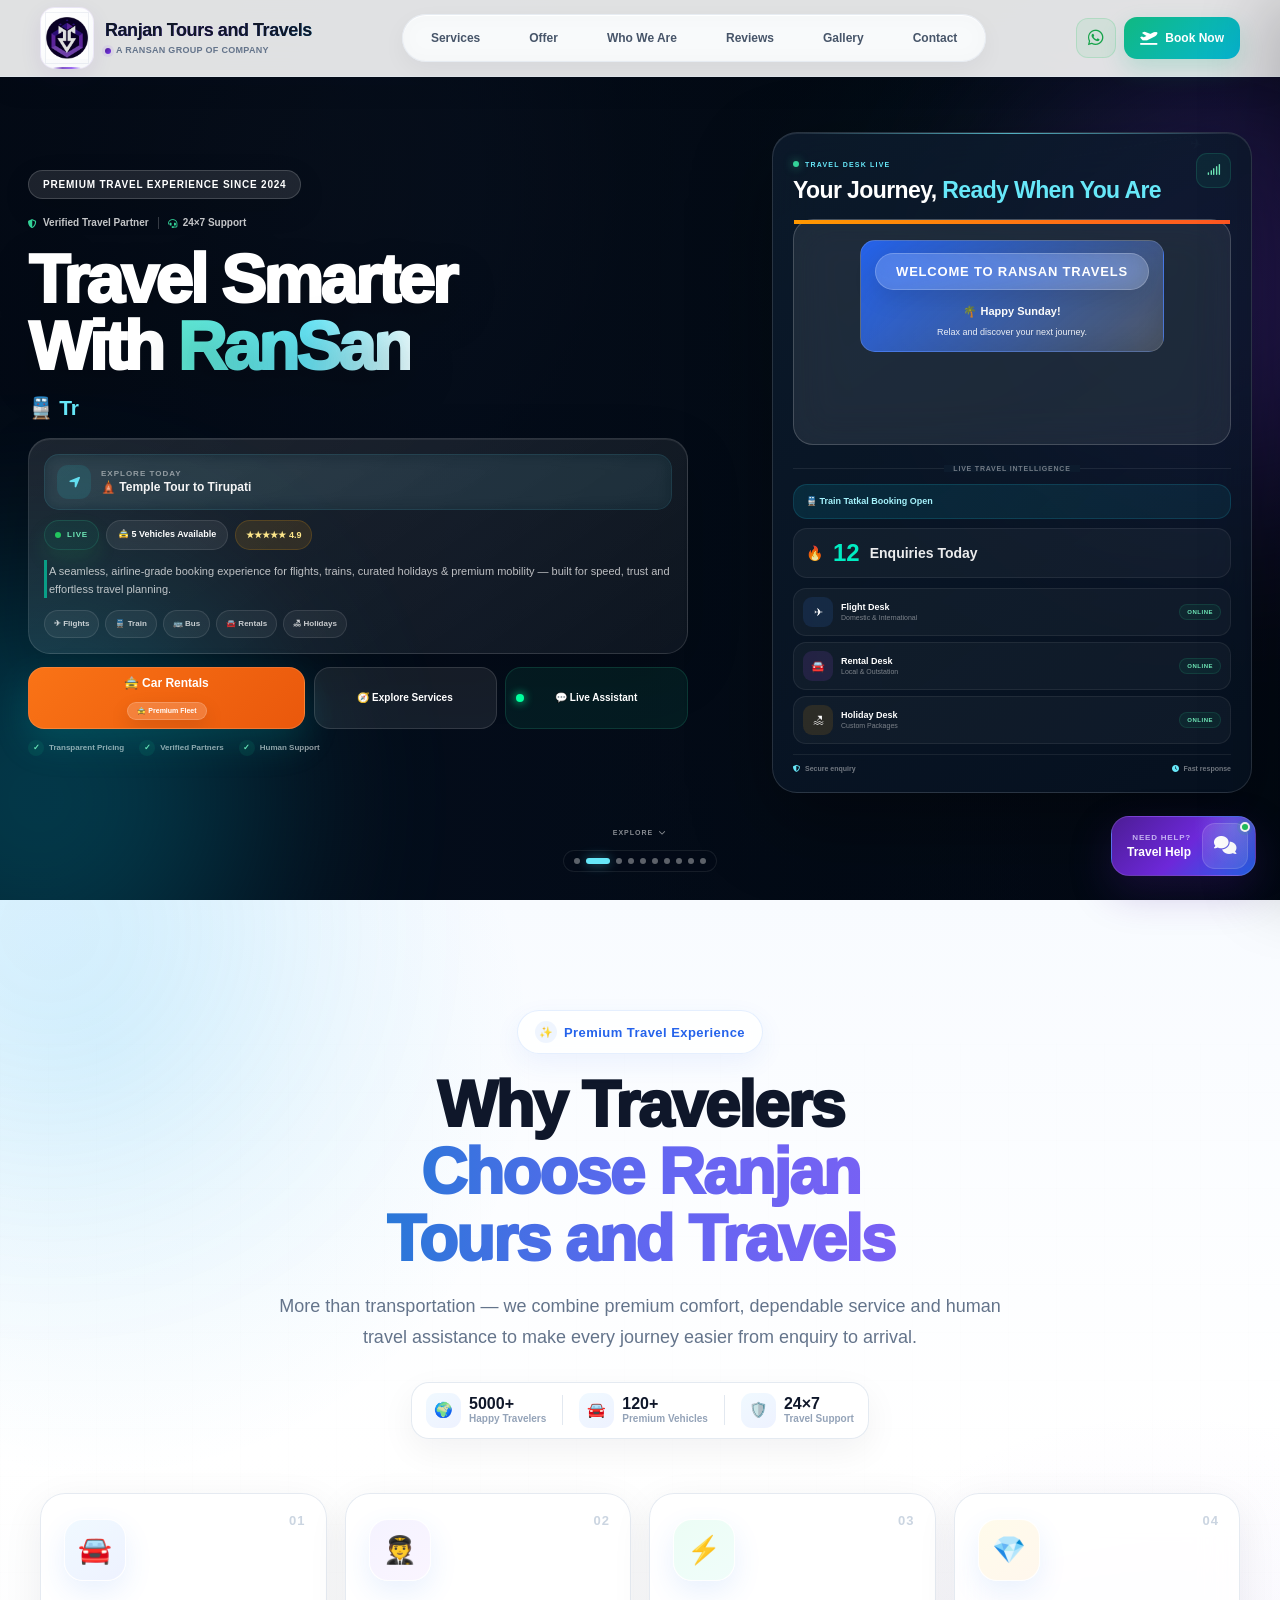
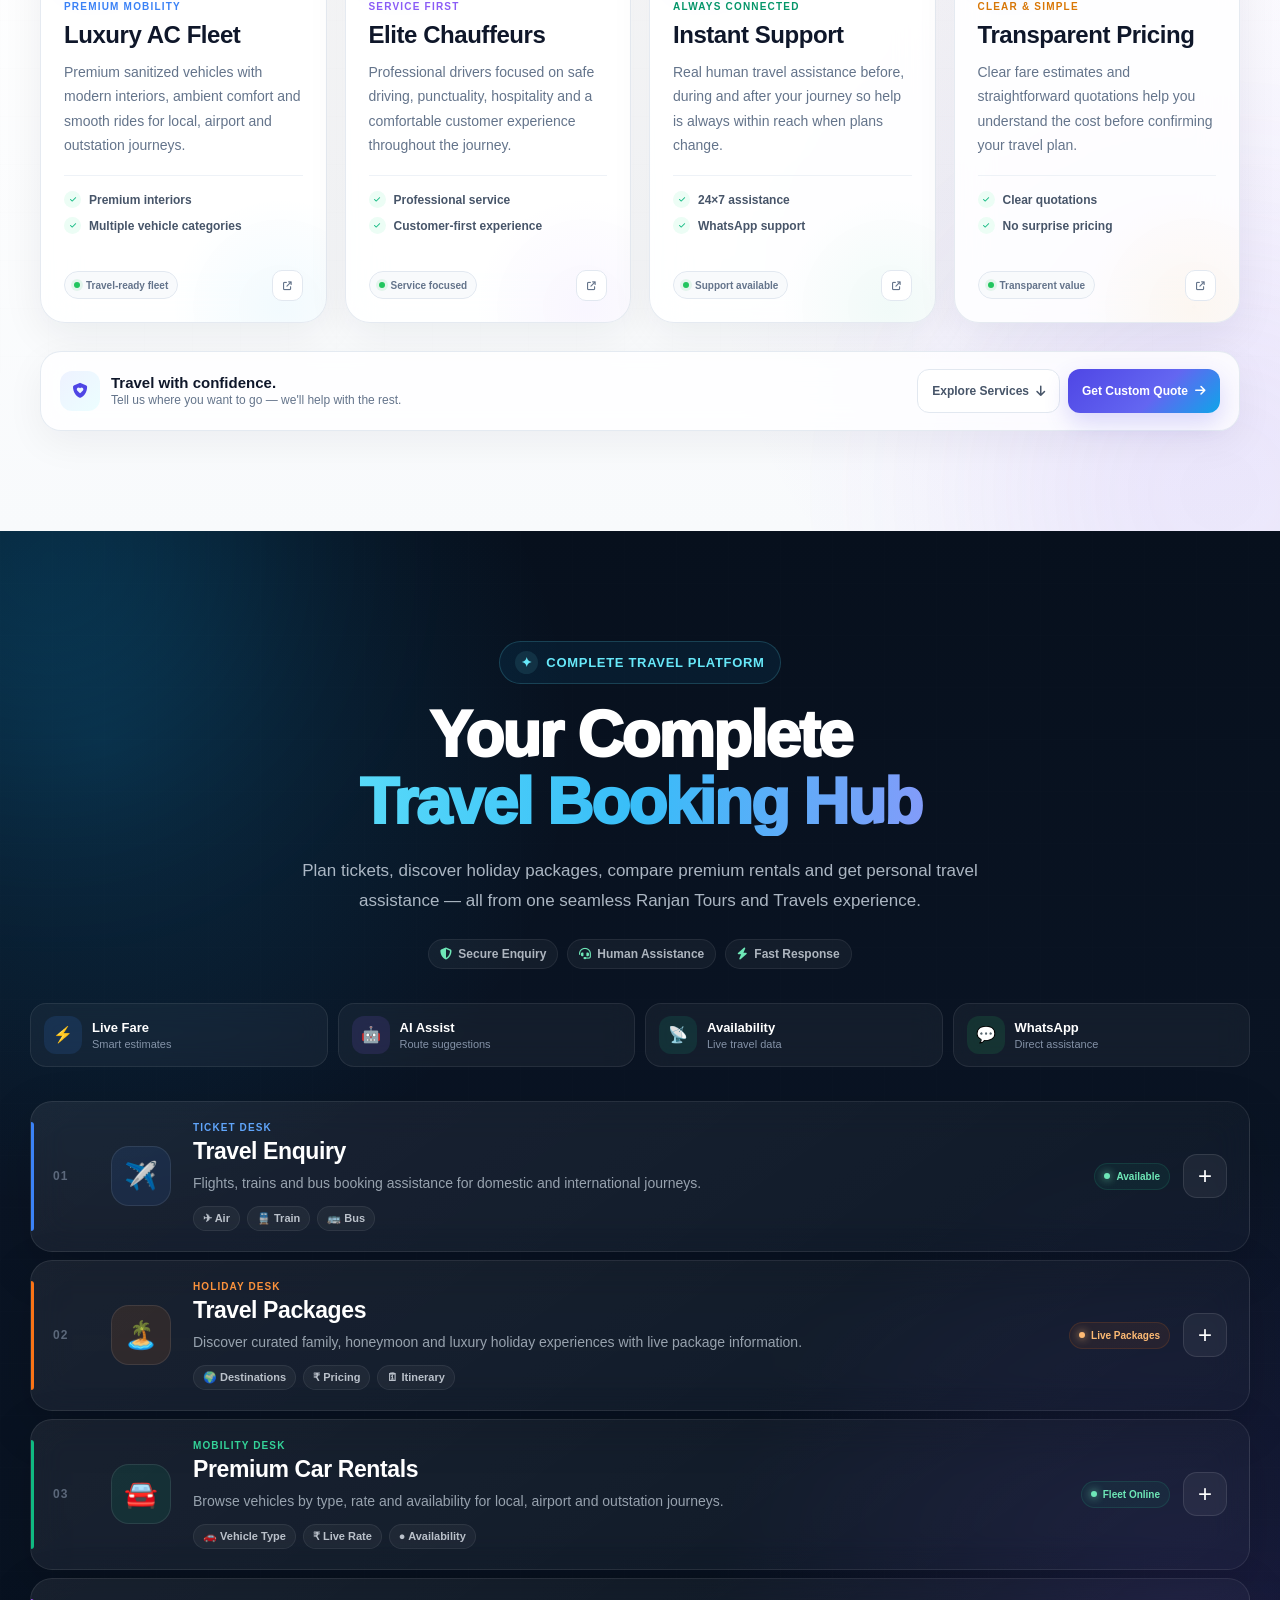
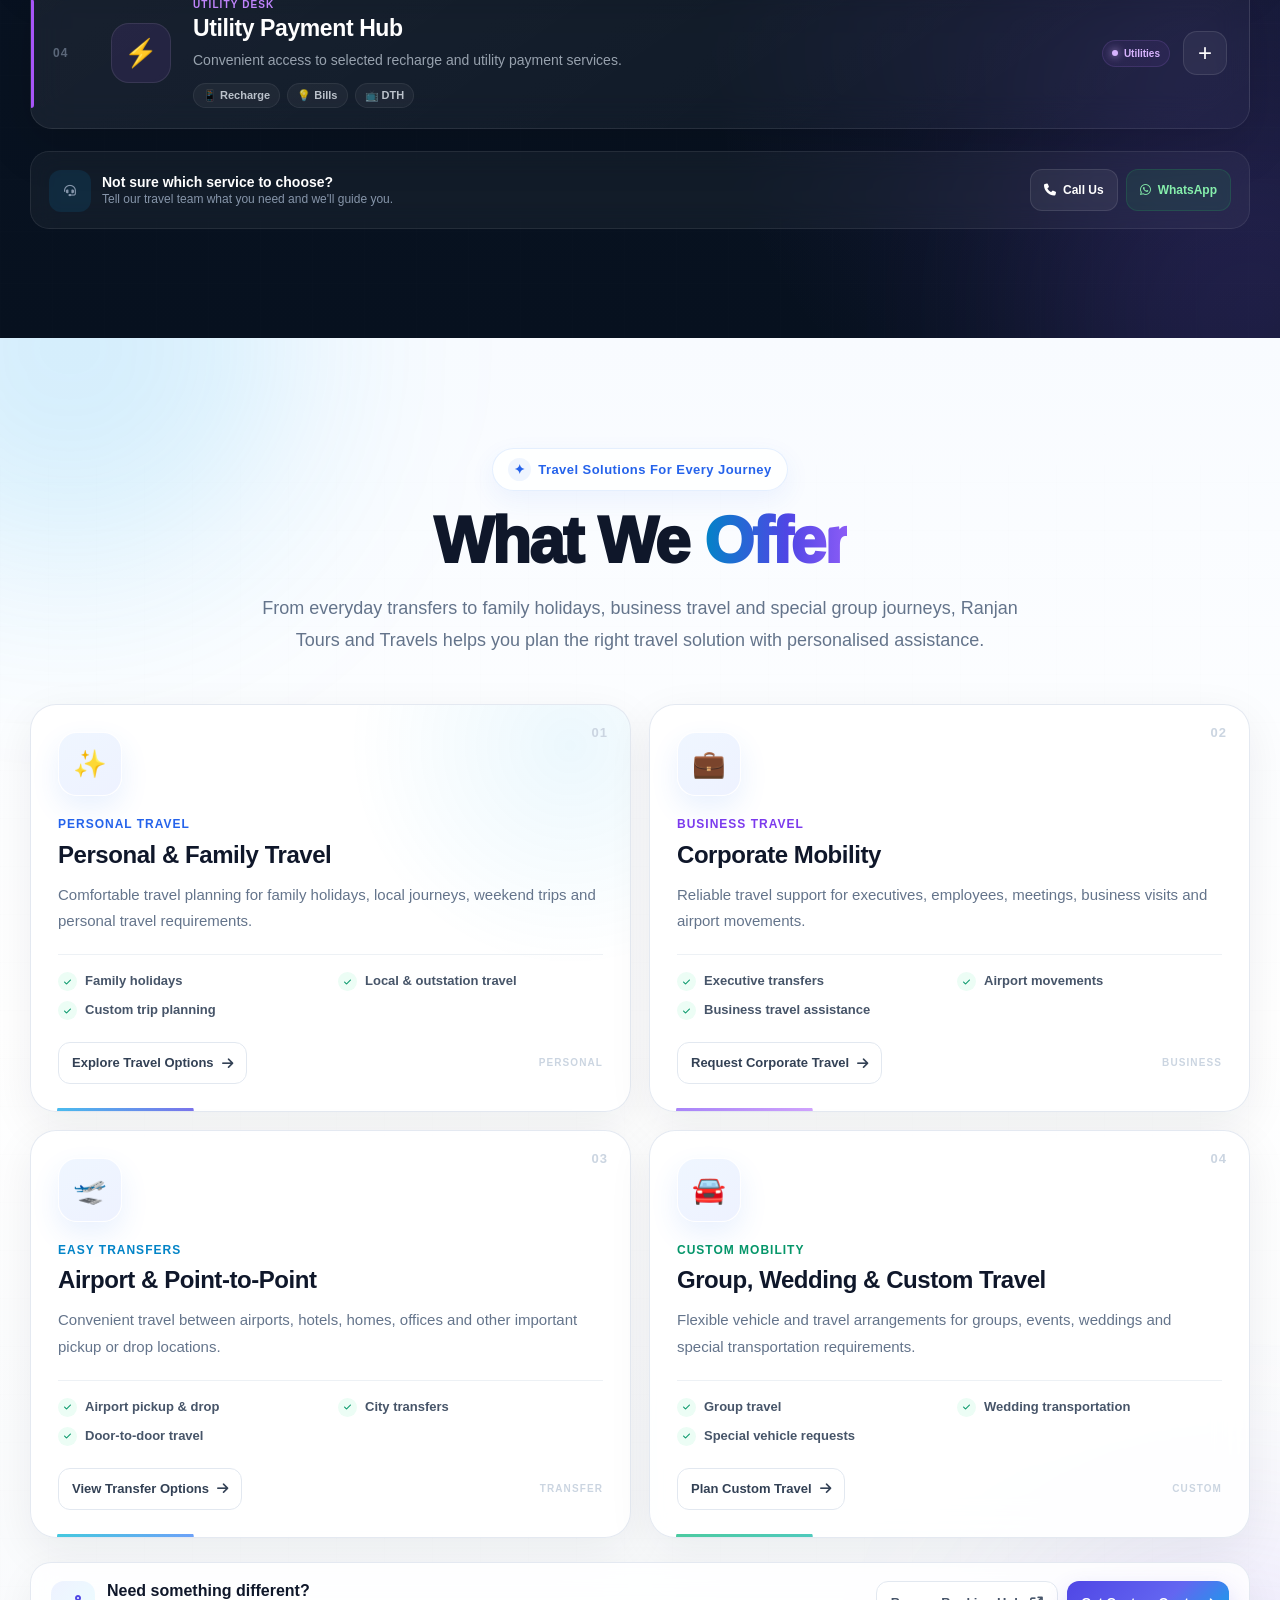
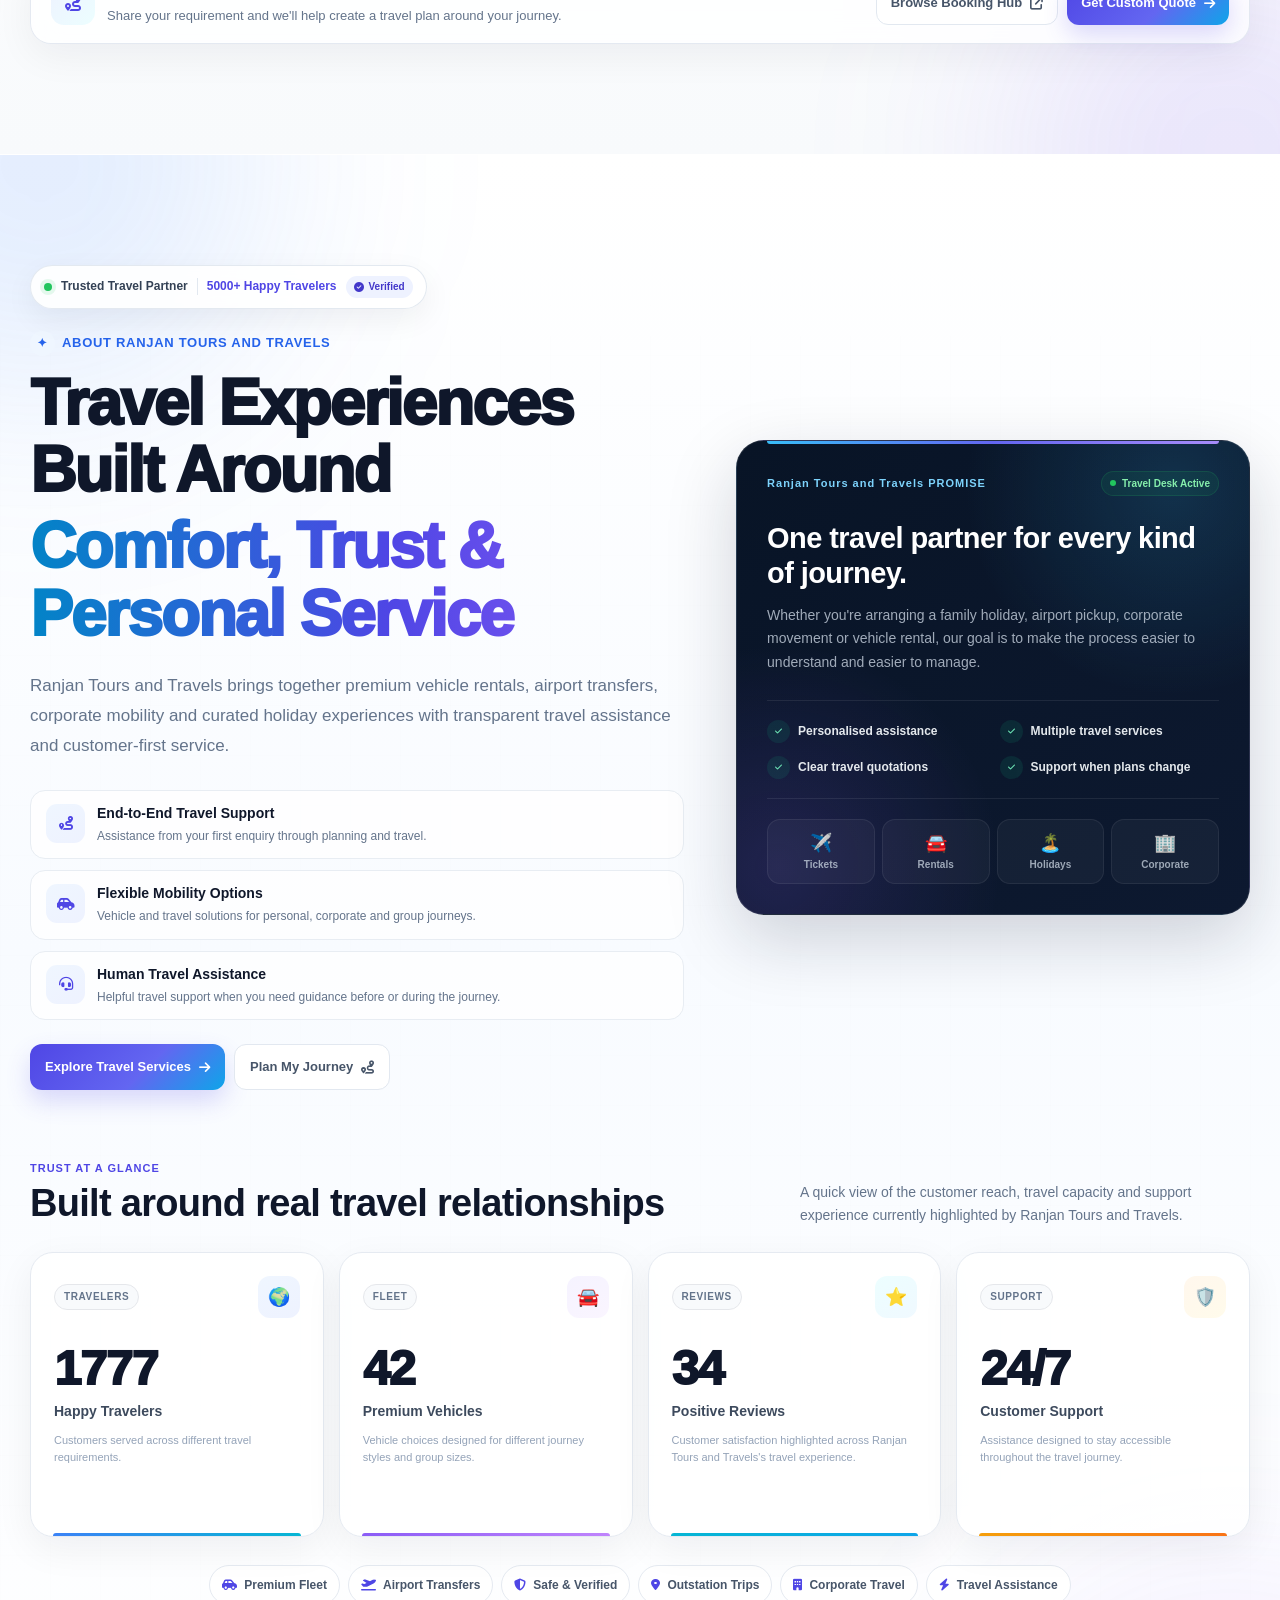
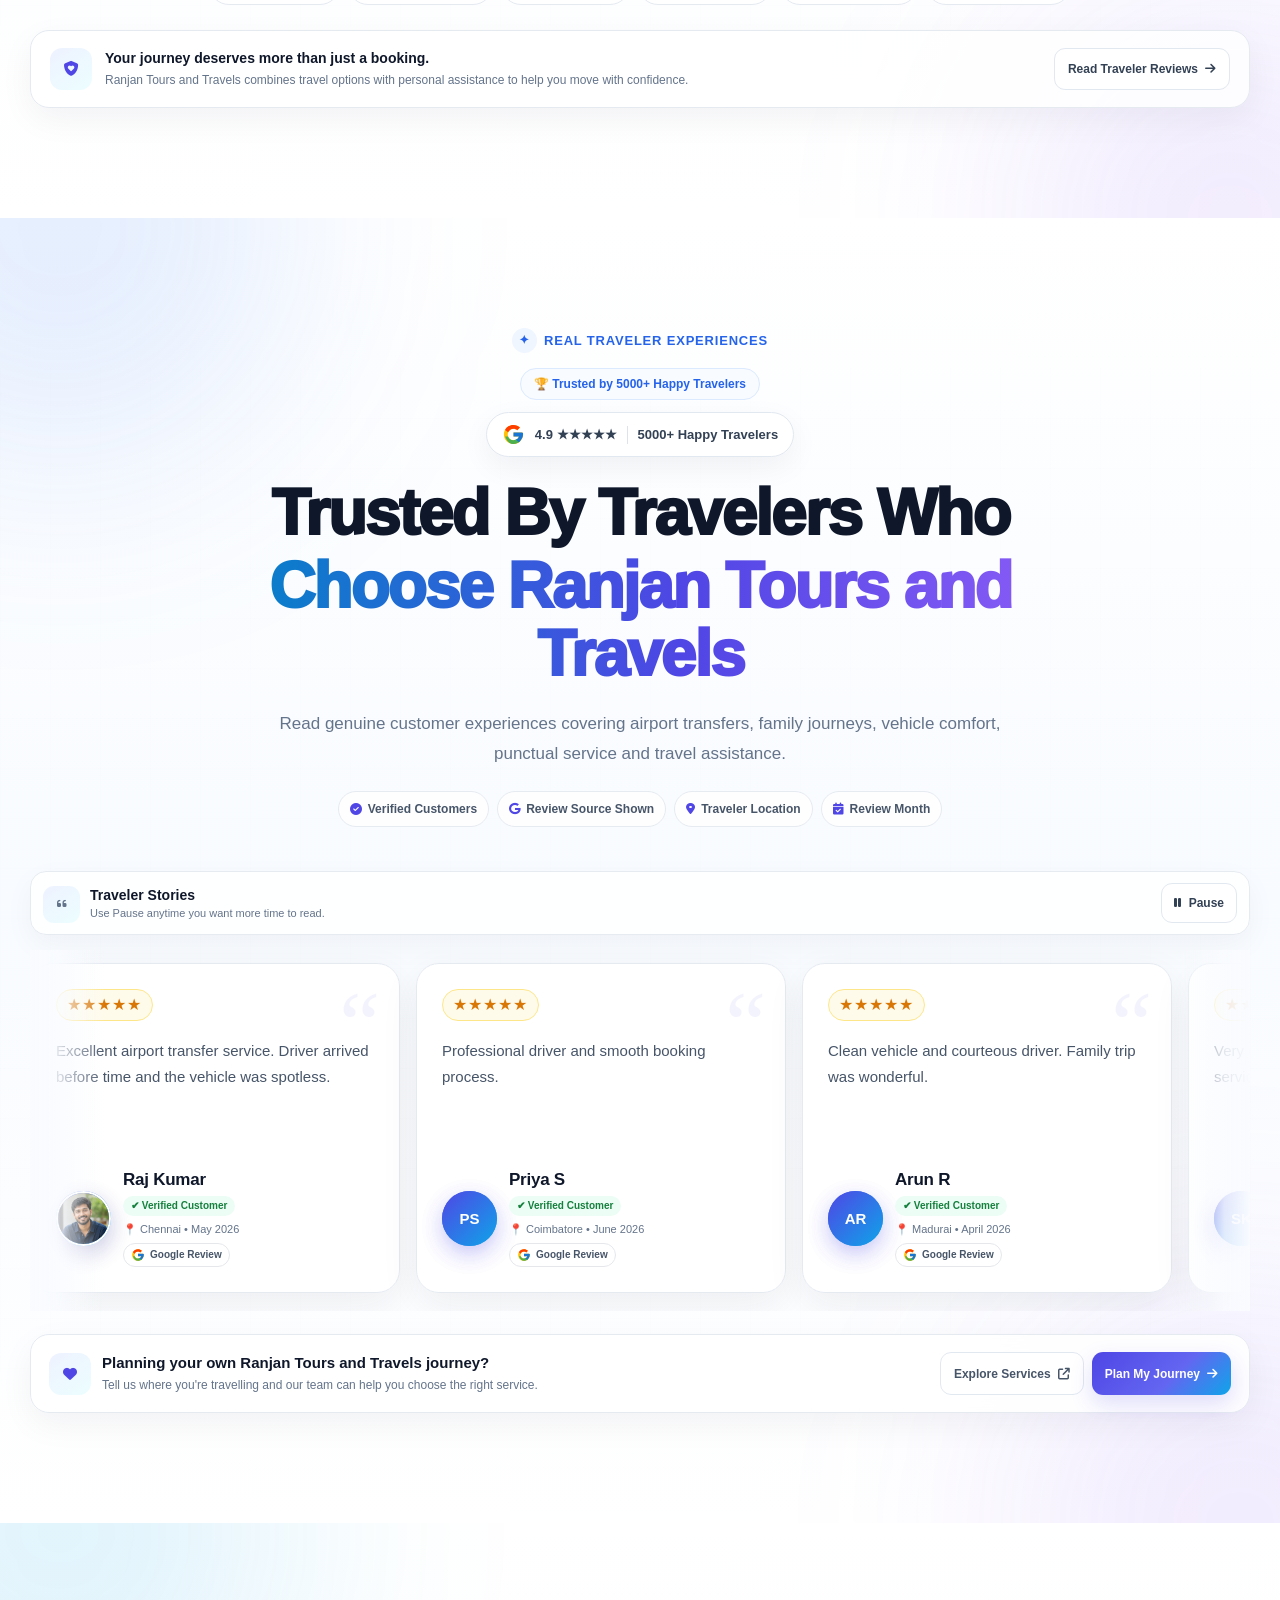
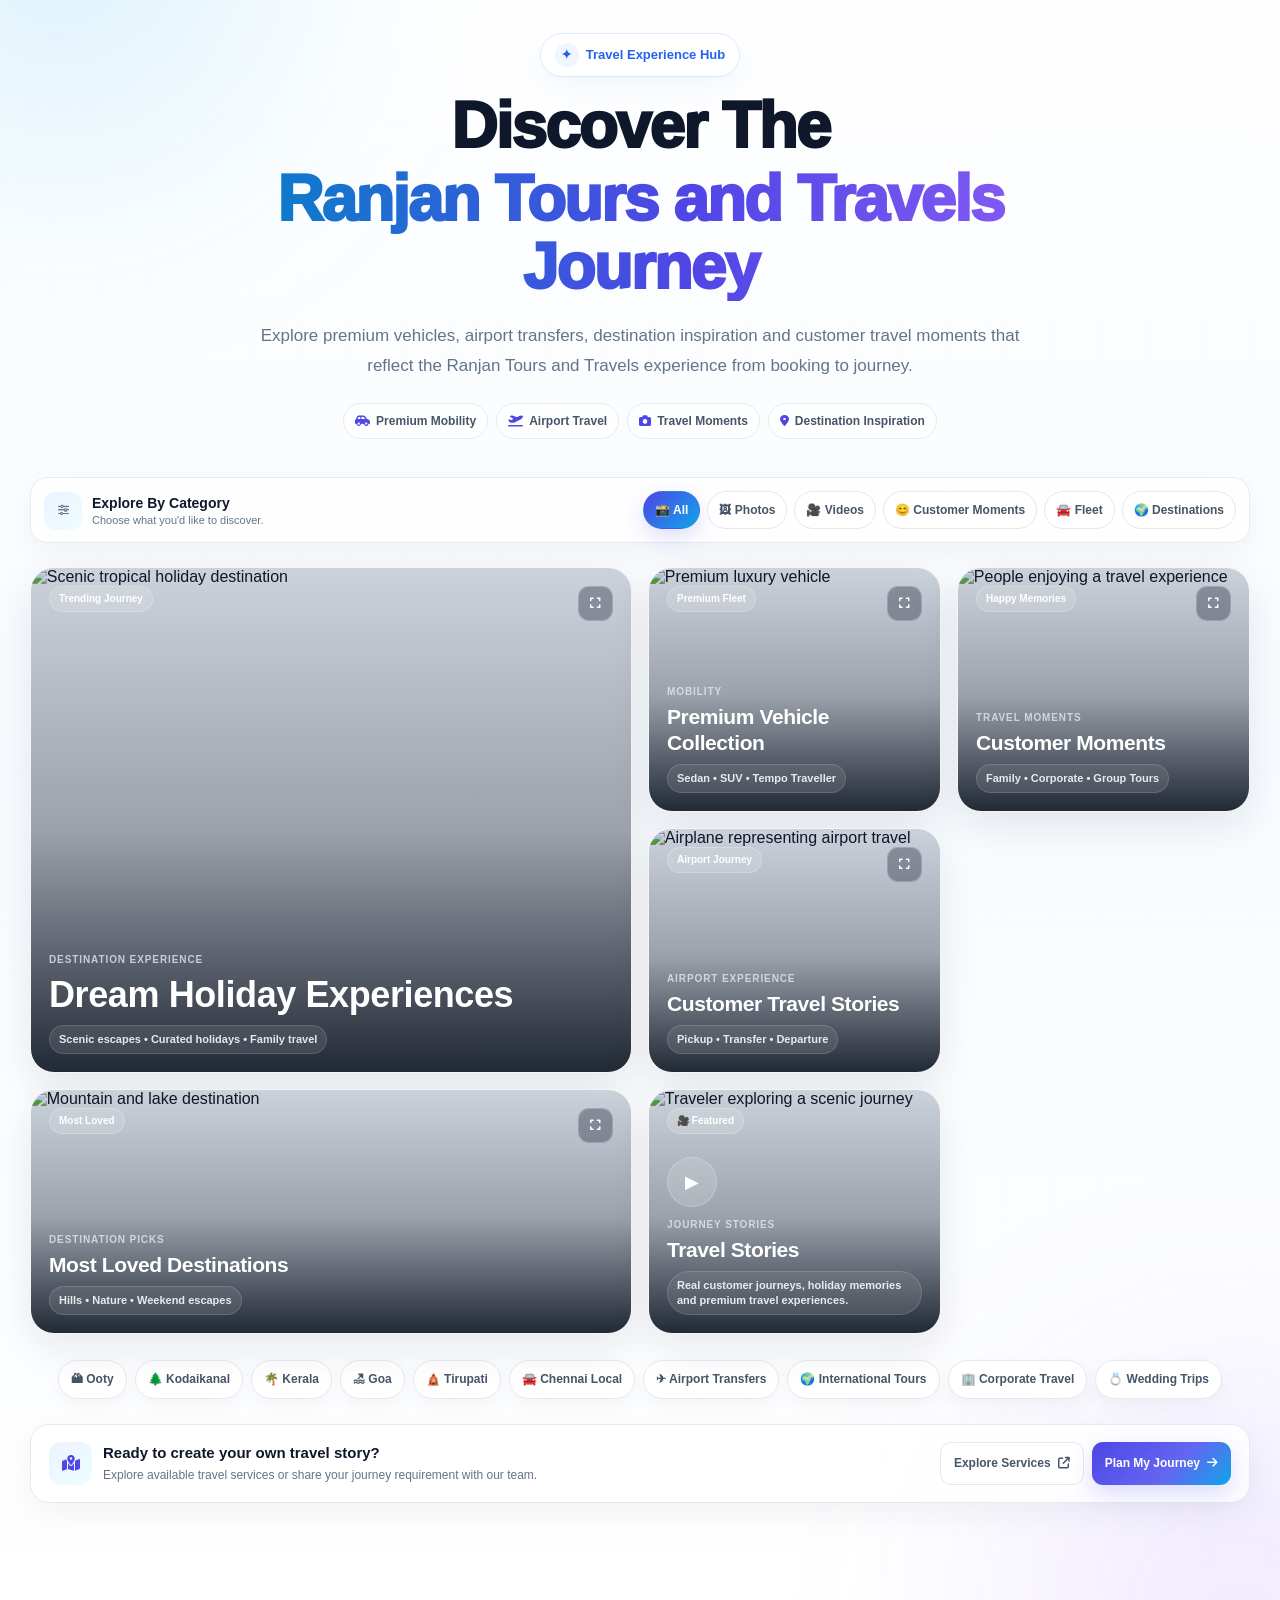
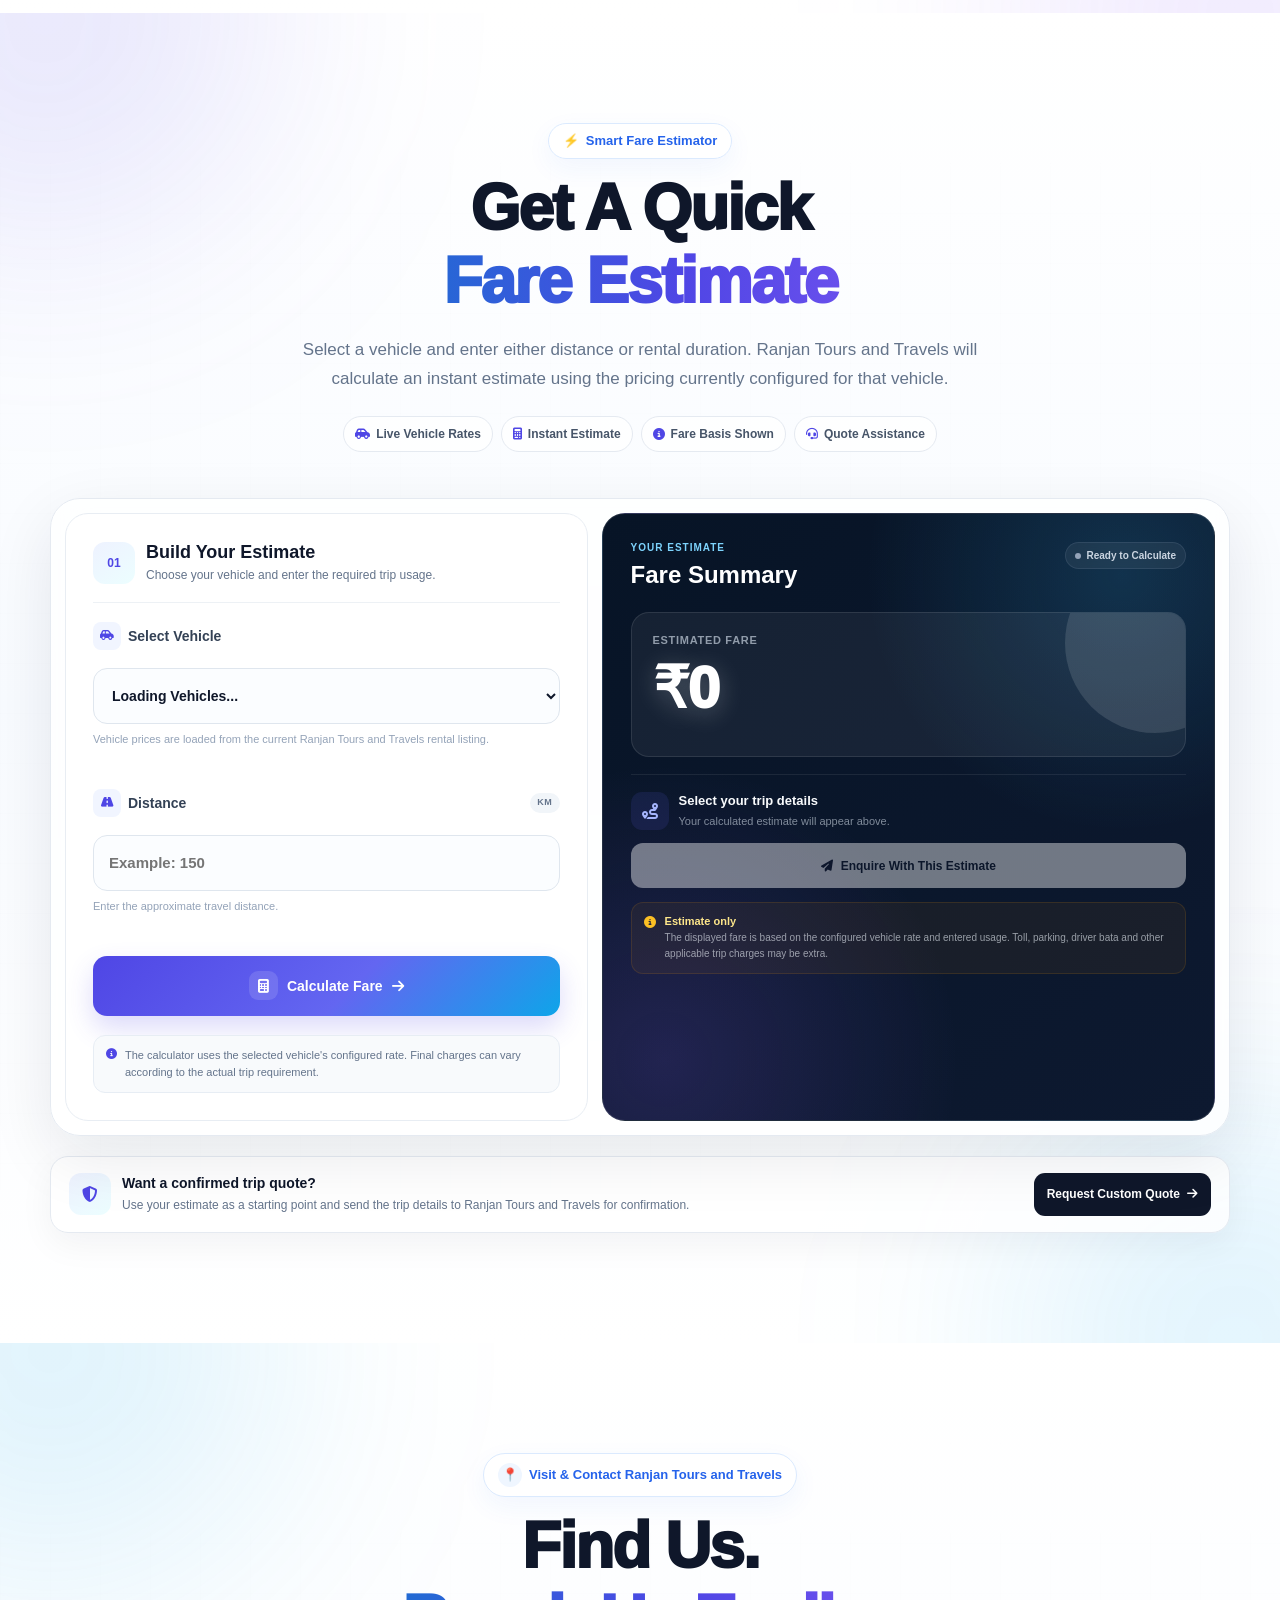
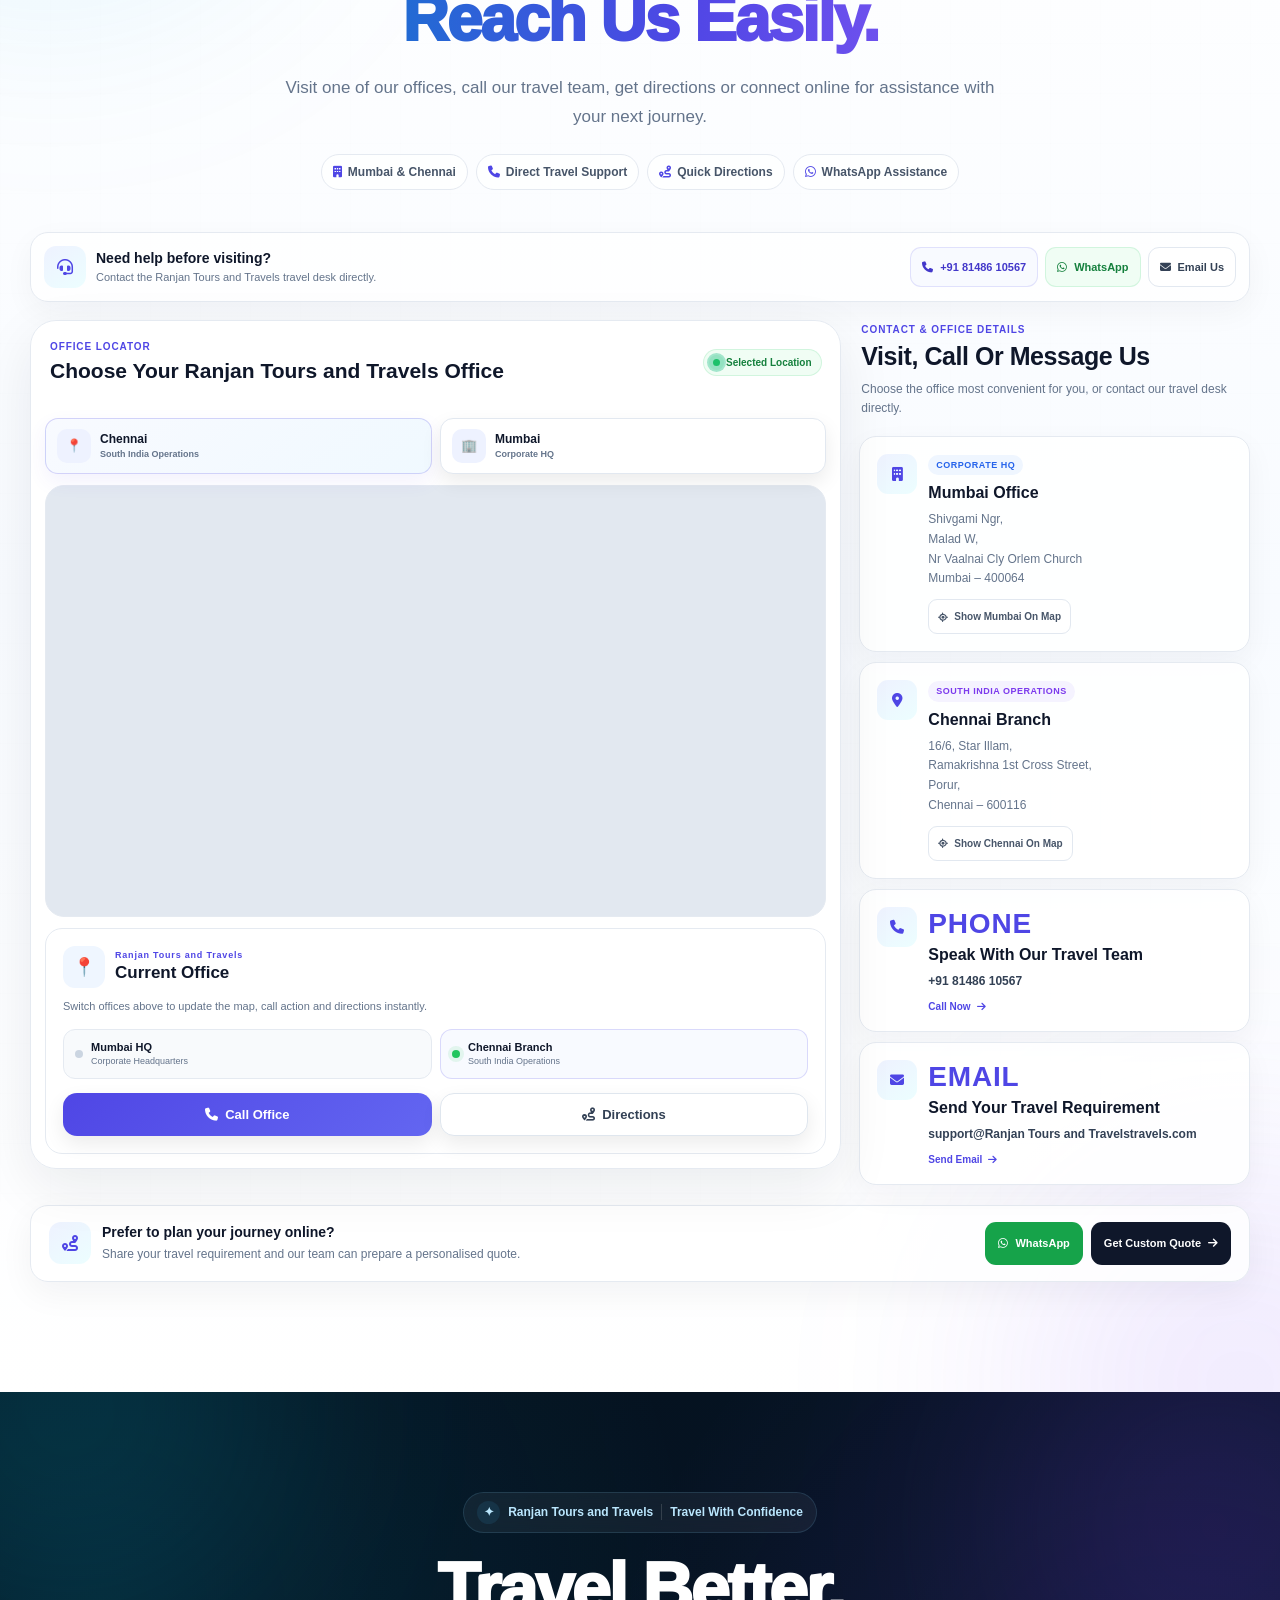
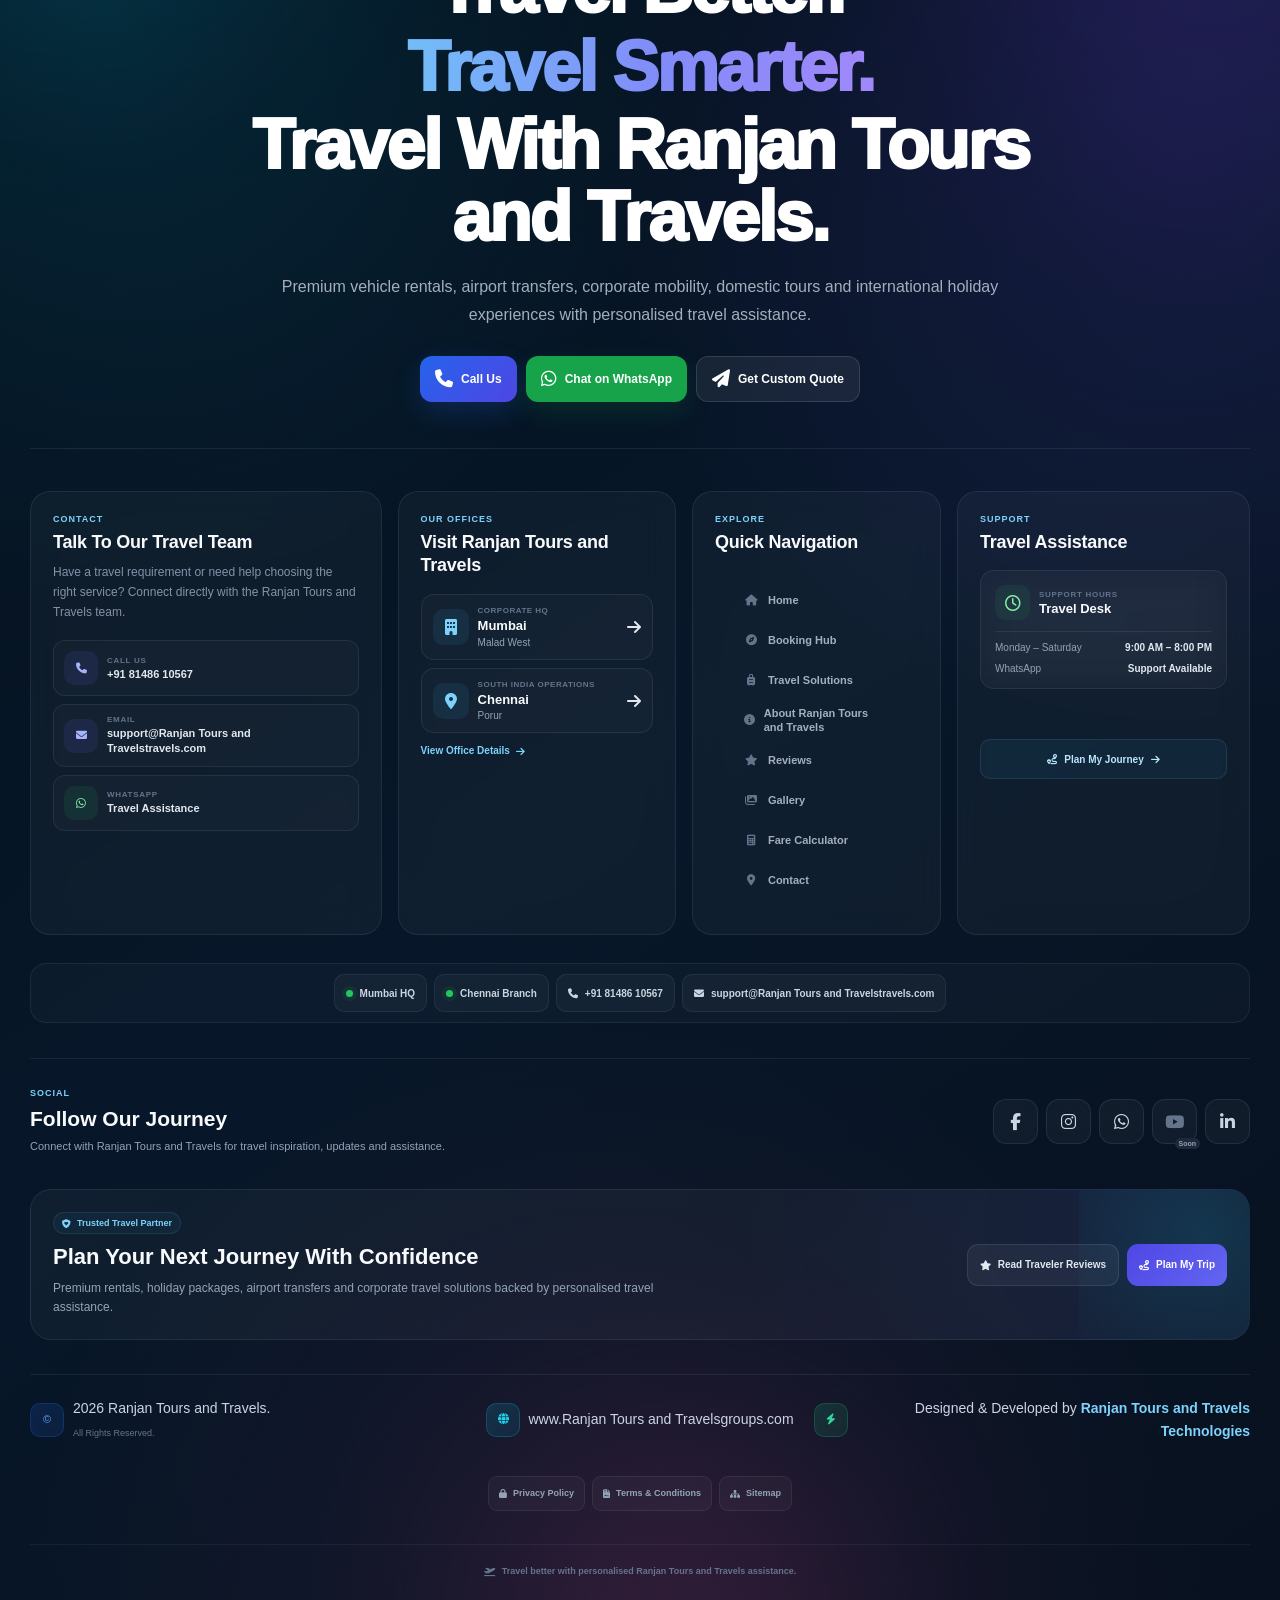
==== commit 6bf83016: "Update index.html" ====
--- a/index.html
+++ b/index.html
@@ -268,7 +268,7 @@
 
                         <span class="rs-brand-dot"></span>
 
-                        A RanSan Group Company
+                        A RanSan Group of Company
 
                     </small>
 
